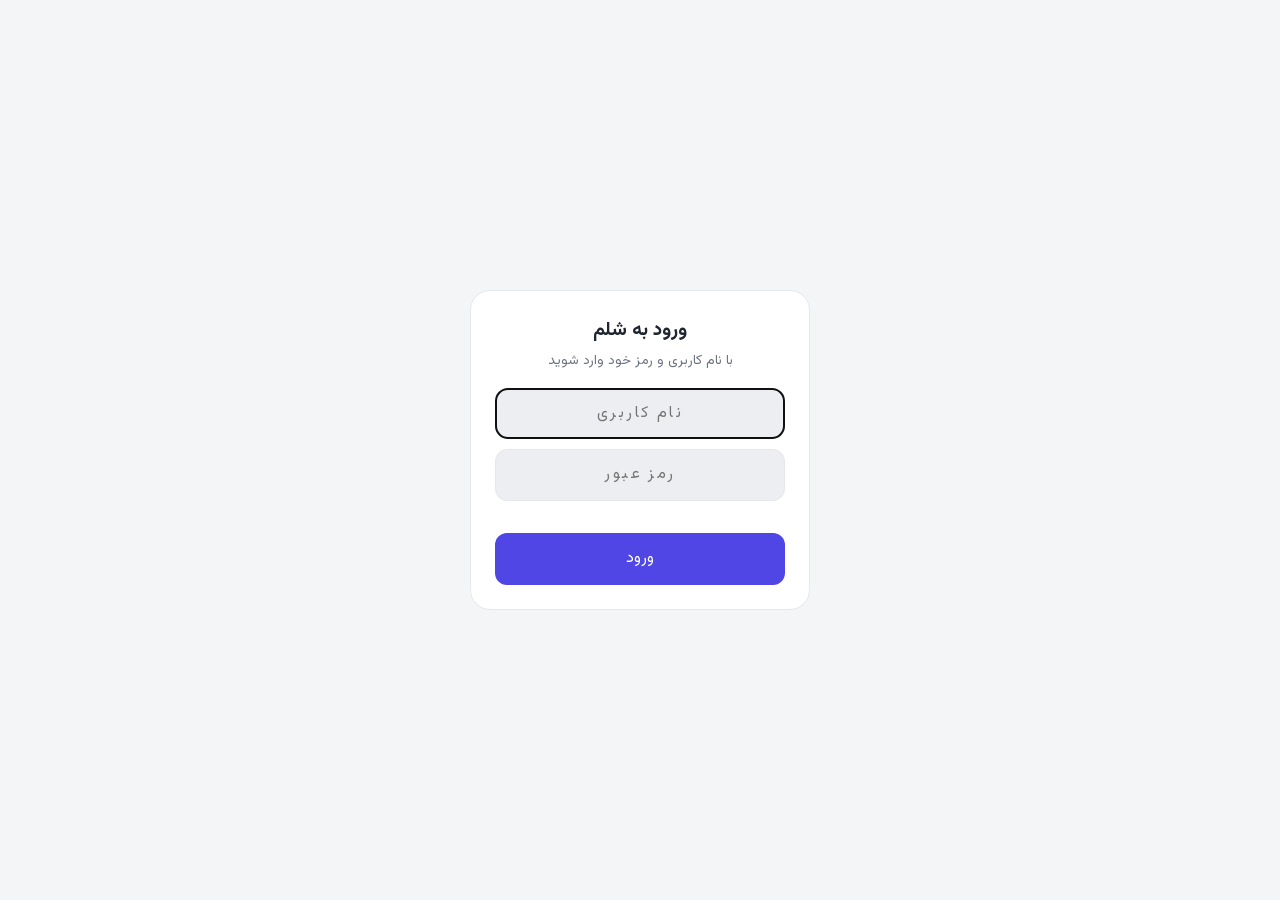
==== app/shelem-offline.html @ ba581a23 "Admin: view all users' games (read-only); network-first service worker" ====
<!DOCTYPE html>
<html lang="fa" dir="rtl"><head><meta http-equiv="Content-Type" content="text/html; charset=UTF-8">
    
    <meta name="theme-color" content="#4f46e5">
    <meta name="viewport" content="width=device-width, initial-scale=1.0">
    <title>ثبت امتیازات شلم</title>
    <script>(function(){var t=localStorage.getItem("shelem-theme")||(matchMedia("(prefers-color-scheme: dark)").matches?"dark":"light");document.documentElement.setAttribute("data-theme",t);})();</script>
    <style>
/* --- General Styles & Variables --- */
:root {
    --primary-color: #6d5edc;
    --primary-gradient: linear-gradient(135deg, #897dec, #6d5edc);
    --secondary-color: #f0f2f5;
    --background-color: #ffffff;
    --text-color: #333;
    --text-color-light: #f8f9fa;
    --border-color: #e9ecef;
    --shadow-color: rgba(0, 0, 0, 0.1);
    --success-color: #28a745;
    --warning-color: #ffc107;
    --danger-color: #dc3545;
    --light-color: #f8f9fa;
    --font-family: 'Vazirmatn', sans-serif;
    --border-radius: 12px;
    --header-height: 120px;
    --footer-height: 70px;
}

* {
    box-sizing: border-box;
    margin: 0;
    padding: 0;
}

html {
    font-size: 16px;
}

body {
    font-family: var(--font-family);
    background-color: var(--secondary-color);
    color: var(--text-color);
    line-height: 1.6;
    direction: rtl;
    text-align: right;
    overscroll-behavior-y: contain;
}

#app-container {
    max-width: 800px;
    margin: 0 auto;
    background-color: var(--background-color);
    min-height: 100vh;
    display: flex;
    flex-direction: column;
    position: relative;
    box-shadow: 0 0 20px var(--shadow-color);
}

main {
    flex-grow: 1;
    padding: 1rem;
    padding-top: calc(var(--header-height) + 1rem);
    padding-bottom: calc(var(--footer-height) + 2rem);
    transition: padding-top 0.3s ease-in-out;
}

/* --- Header --- */
.app-header {
    background: var(--primary-gradient);
    color: var(--text-color-light);
    padding: 1.5rem 1rem;
    text-align: center;
    position: fixed;
    top: 0;
    left: 0;
    right: 0;
    z-index: 100;
    height: var(--header-height);
    display: flex;
    align-items: center;
    justify-content: center;
    border-bottom-left-radius: var(--border-radius);
    border-bottom-right-radius: var(--border-radius);
    max-width: 800px;
    margin: 0 auto;
    transition: all 0.3s ease-in-out;
}

.header-content {
    display: flex;
    flex-direction: column;
    align-items: center;
    transition: all 0.3s ease-in-out;
}

.app-header h1 {
    font-size: 1.8rem;
    font-weight: 700;
    margin: 0;
}

.app-header p {
    font-size: 1rem;
    opacity: 0.9;
    transition: all 0.3s ease-in-out;
}

/* Scrolled state for header */
.app-header.scrolled {
    height: 60px;
    padding: 0.5rem 1rem;
    border-radius: 0;
    border-bottom: 1px solid rgba(0,0,0,0.1);
}
.app-header.scrolled p {
    opacity: 0;
    visibility: hidden;
    height: 0;
    margin: 0;
}
main.header-scrolled {
    padding-top: 76px; /* 60px header + 16px padding */
}


.back-btn {
    position: absolute;
    top: 50%;
    transform: translateY(-50%);
    left: 1rem;
    background: none;
    border: none;
    color: var(--text-color-light);
    cursor: pointer;
    padding: 0.5rem;
}
.back-btn.hidden { display: none; }

/* --- Footer --- */
.footer-nav {
    position: fixed;
    bottom: 0;
    left: 0;
    right: 0;
    max-width: 800px;
    margin: 0 auto;
    height: var(--footer-height);
    background-color: var(--background-color);
    display: flex;
    justify-content: space-around;
    align-items: center;
    box-shadow: 0 -2px 10px var(--shadow-color);
    z-index: 100;
    border-top-left-radius: var(--border-radius);
    border-top-right-radius: var(--border-radius);
}

.nav-btn {
    display: flex;
    flex-direction: column;
    align-items: center;
    justify-content: center;
    background: none;
    border: none;
    color: var(--text-muted);
    font-family: var(--font-family);
    font-size: 0.75rem;
    cursor: pointer;
    flex-grow: 1;
    height: 100%;
    transition: color 0.2s;
}
.nav-btn:hover {
    color: var(--primary-color);
}
.nav-btn svg {
    width: 24px;
    height: 24px;
    margin-bottom: 4px;
}

/* --- Pages --- */
.page {
    display: none;
}
.page.active {
    display: block;
    animation: fadeIn 0.3s ease-in-out;
}
@keyframes fadeIn {
    from { opacity: 0; transform: translateY(10px); }
    to { opacity: 1; transform: translateY(0); }
}

/* --- Buttons --- */
.btn {
    padding: 0.75rem 1.5rem;
    border-radius: var(--border-radius);
    border: none;
    font-family: var(--font-family);
    font-size: 1rem;
    cursor: pointer;
    transition: all 0.2s ease-in-out;
    display: inline-flex;
    align-items: center;
    justify-content: center;
    gap: 0.5rem;
}

.btn-primary {
    background: var(--primary-gradient);
    color: var(--text-color-light);
}
.btn-primary:hover {
    transform: translateY(-2px);
    box-shadow: 0 4px 10px rgba(109, 94, 220, 0.4);
}

.btn-secondary {
    background-color: var(--light-color);
    color: var(--text-color);
    border: 1px solid var(--border-color);
}
.btn-secondary:hover {
    background-color: var(--surface-2);
}

.btn-danger {
    background-color: var(--danger-color);
    color: white;
}

.btn-full {
    width: 100%;
    margin-bottom: 1.5rem;
}

/* --- Placeholder --- */
.placeholder {
    text-align: center;
    padding: 3rem 1rem;
    color: var(--text-muted);
}
.placeholder-icon {
    color: var(--border-color);
    margin-bottom: 1rem;
}
.placeholder p {
    font-size: 1.2rem;
    font-weight: 500;
    margin-bottom: 0.5rem;
}

/* --- Game Card --- */
.game-card {
    background-color: var(--background-color);
    border-radius: var(--border-radius);
    margin-bottom: 1rem;
    box-shadow: 0 4px 12px var(--shadow-color);
    cursor: pointer;
    overflow: hidden;
    transition: transform 0.2s, box-shadow 0.2s;
}
.game-card:hover {
    transform: translateY(-5px);
    box-shadow: 0 8px 16px rgba(0, 0, 0, 0.15);
}

.card-header {
    background: var(--primary-gradient);
    color: var(--text-color-light);
    padding: 0.75rem 1rem;
    display: flex;
    justify-content: space-between;
    align-items: center;
}
.game-card.finished .card-header {
    background: linear-gradient(135deg, #a8b0b8, #89929a);
}

.game-title {
    font-weight: 700;
    font-size: 1.1rem;
}

.game-status {
    background-color: var(--success-color);
    color: white;
    padding: 0.2rem 0.6rem;
    border-radius: 20px;
    font-size: 0.8rem;
    font-weight: 500;
}

.delete-game-btn {
    background: none;
    border: none;
    color: var(--text-color-light);
    cursor: pointer;
    opacity: 0.8;
    transition: opacity 0.2s;
}
.delete-game-btn:hover {
    opacity: 1;
}

.card-body {
    padding: 1rem;
}

.card-meta {
    display: flex;
    justify-content: space-between;
    align-items: center;
    font-size: 0.85rem;
    color: var(--text-muted);
    margin-bottom: 1rem;
}
.meta-item {
    display: flex;
    align-items: center;
    gap: 0.3rem;
}

.team-score-card {
    background-color: var(--light-color);
    border-radius: var(--border-radius);
    padding: 1rem;
    margin-bottom: 0.75rem;
}
.team-info {
    display: flex;
    justify-content: space-between;
    align-items: center;
    margin-bottom: 0.25rem;
}
.team-names {
    font-weight: 500;
}
.team-score {
    font-size: 1.8rem;
    font-weight: 700;
    color: var(--primary-color);
}
.team-score.negative {
    color: var(--danger-color);
}
.score-progress {
    width: 100%;
    height: 6px;
    background-color: var(--surface-2);
    border-radius: 3px;
    margin-top: 0.5rem;
    overflow: hidden;
}
.progress-bar {
    height: 100%;
    background: var(--primary-gradient);
    border-radius: 3px;
    transition: width 0.5s ease-in-out;
}

.card-footer {
    padding: 0.75rem 1rem;
    border-top: 1px solid var(--border-color);
    display: flex;
    justify-content: space-between;
    font-size: 0.85rem;
    color: var(--text-muted);
}

/* --- Game Page --- */
#game-page {
    padding-bottom: 1rem;
}
.game-header-info {
    background-color: var(--light-color);
    padding: 1rem;
    border-radius: var(--border-radius);
    margin-bottom: 1rem;
}
.game-header-info .meta-item {
    margin-bottom: 0.5rem;
}
.details-toggle {
    color: var(--primary-color);
    cursor: pointer;
    font-size: 0.9rem;
    font-weight: 500;
}
.extra-details {
    margin-top: 1rem;
    padding-top: 1rem;
    border-top: 1px solid var(--border-color);
}
.extra-details.hidden {
    display: none;
}
.game-description {
    font-style: italic;
    color: var(--text-muted);
}

.current-hand-box {
    padding: 1.5rem;
    border-radius: var(--border-radius);
    margin-bottom: 1rem;
    text-align: center;
    background: linear-gradient(135deg, #fff3cd, #ffeeba);
    color: #856404;
    border: 1px solid #ffeeba;
}
.current-hand-box h3 {
    margin-bottom: 0.5rem;
    font-size: 1rem;
    font-weight: normal;
}
.current-hand-box p {
    margin-bottom: 1.5rem;
    line-height: 1.8;
    font-size: 1.2rem;
    font-weight: 500;
}
.current-hand-box .btn-group {
    display: flex;
    gap: 1rem;
    justify-content: center;
}
.score-positive {
    color: var(--success-color);
    font-weight: bold;
}
.score-negative {
    color: var(--danger-color);
    font-weight: bold;
}

.game-scores-display {
    display: grid;
    grid-template-columns: 1fr;
    gap: 0.75rem;
    margin-bottom: 1rem;
}
@media (min-width: 600px) {
    .game-scores-display {
        grid-template-columns: 1fr 1fr;
        gap: 1rem;
    }
}


#history-btn {
    background: linear-gradient(135deg, #ff8a8a, #ff5252);
    color: white;
    width: 100%;
    margin-bottom: 1rem;
}

.chart-wrapper {
    border: 1px solid var(--border-color);
    padding: 1rem;
    border-radius: var(--border-radius);
    background-color: var(--surface);
    height: 300px;
}

.stats-section h3 {
    margin-top: 2rem;
    margin-bottom: 1rem;
    border-bottom: 2px solid var(--primary-color);
    padding-bottom: 0.5rem;
}
.stats-section h4 {
    margin-top: 1.5rem;
    margin-bottom: 0.5rem;
    display: flex;
    align-items: center;
    flex-wrap: wrap;
    gap: 0.5rem;
}
.stat-card {
    background-color: var(--light-color);
    padding: 1rem;
    border-radius: var(--border-radius);
    margin-bottom: 0.75rem;
}

.stat-card p {
    font-size: 0.9rem;
    color: var(--text-muted);
    line-height: 1.8;
}
.stat-card .success { color: var(--success-color); font-weight: bold; }
.stat-card .fail { color: var(--danger-color); font-weight: bold; }
.stat-card .special-event { font-weight: bold; }

.stats-grid {
    display: grid;
    grid-template-columns: 1fr;
    gap: 1rem;
    margin-bottom: 2rem;
}

@media (min-width: 768px) {
    .stats-grid {
        grid-template-columns: 1fr 1fr;
    }
    .stats-grid .full-width-chart {
        grid-column: 1 / -1;
    }
}

.individual-stats-grid {
    display: grid;
    grid-template-columns: 1fr;
    gap: 1rem;
    margin-top: 1rem;
}

@media (min-width: 768px) {
    .individual-stats-grid {
        grid-template-columns: 1fr 1fr;
    }
}


/* --- History Page --- */
#history-page h2 {
    text-align: center;
    margin-bottom: 1.5rem;
}
.hand-card {
    background-color: var(--surface);
    padding: 1rem;
    border-radius: var(--border-radius);
    margin-bottom: 1rem;
    box-shadow: 0 2px 8px var(--shadow-color);
    border: 2px solid transparent;
}
.hand-card.hakem-success { border-color: var(--success-color); }
.hand-card.hakem-failed { border-color: var(--danger-color); }
.hand-card.shelem { background-color: var(--success-soft); }
.hand-card.yasa { background-color: var(--danger-soft); }

.hand-card-header {
    font-weight: bold;
    margin-bottom: 0.75rem;
    color: var(--text-muted);
}
.hand-card-header span {
    font-weight: 300;
}
.hand-card-body {
    display: flex;
    flex-wrap: wrap;
    gap: 1rem;
    font-size: 1.1rem;
    align-items: center;
    margin-bottom: 1rem;
}
.hand-card-footer {
    display: flex;
    gap: 0.5rem;
    align-items: center;
    justify-content: space-between;
}
.score-box {
    padding: 0.5rem 0.75rem;
    border-radius: 8px;
    font-weight: bold;
    color: white;
    font-size: 1rem;
    flex-grow: 1;
    text-align: center;
}
.score-box-hakem.success { background-color: var(--success-color); }
.score-box-hakem.fail { background-color: var(--danger-color); }
.score-box-opponent { background-color: #4a90e2; }

.hand-card .edit-btn {
    background-color: var(--primary-color);
    color: white;
    padding: 0.5rem 1rem;
    font-size: 0.9rem;
}

/* --- Modal Styles --- */
.modal-wrapper {
    position: fixed;
    top: 0;
    left: 0;
    width: 100%;
    height: 100%;
    display: flex;
    align-items: flex-end; /* Align to bottom for mobile */
    justify-content: center;
    z-index: 1000;
}
.modal-wrapper.hidden {
    display: none;
}
.modal-overlay {
    position: absolute;
    top: 0;
    left: 0;
    width: 100%;
    height: 100%;
    background-color: rgba(0, 0, 0, 0.5);
    animation: fadeIn 0.3s;
}
.modal-content {
    background-color: var(--background-color);
    width: 100%;
    max-width: 800px;
    max-height: 90vh;
    overflow-y: auto;
    border-top-left-radius: 20px;
    border-top-right-radius: 20px;
    padding: 1.5rem;
    position: relative;
    animation: slideUp 0.3s ease-out;
}
@media (min-width: 600px) {
    .modal-wrapper {
        align-items: center; /* Center for desktop */
    }
    .modal-content {
        width: 90%;
        max-width: 500px;
        border-radius: var(--border-radius);
        animation: zoomIn 0.3s ease-out;
    }
}
@keyframes slideUp {
    from { transform: translateY(100%); }
    to { transform: translateY(0); }
}
@keyframes zoomIn {
    from { transform: scale(0.8); opacity: 0; }
    to { transform: scale(1); opacity: 1; }
}

.modal-header {
    display: flex;
    justify-content: space-between;
    align-items: center;
    margin-bottom: 1.5rem;
    padding-bottom: 0.5rem;
    border-bottom: 1px solid var(--border-color);
}
.modal-header h2 {
    font-size: 1.3rem;
    margin: 0;
}
.modal-close-btn, .modal-back-btn {
    background: none;
    border: none;
    cursor: pointer;
    font-size: 1.5rem;
    color: var(--text-muted);
}

.form-group {
    margin-bottom: 1.5rem;
}
.form-group label {
    display: block;
    margin-bottom: 0.5rem;
    font-weight: 500;
}
.form-control {
    width: 100%;
    padding: 0.75rem;
    border: 1px solid var(--border-color);
    border-radius: var(--border-radius);
    font-family: var(--font-family);
    font-size: 1rem;
}
.form-control:focus {
    outline: none;
    border-color: var(--primary-color);
    box-shadow: 0 0 0 2px rgba(109, 94, 220, 0.2);
}
/* Hide number input spinners */
input[type=number]::-webkit-inner-spin-button, 
input[type=number]::-webkit-outer-spin-button { 
  -webkit-appearance: none; 
  margin: 0; 
}
input[type=number] {
  -moz-appearance: textfield;
}


.button-grid {
    display: grid;
    grid-template-columns: repeat(auto-fill, minmax(80px, 1fr));
    gap: 0.75rem;
}
.button-grid.full-width-4 {
    grid-template-columns: repeat(4, 1fr);
}
.button-grid.full-width-3 {
    grid-template-columns: repeat(3, 1fr);
}
.button-grid.commitment-grid {
    grid-template-columns: repeat(4, 1fr);
}
.commitment-grid .grid-btn.span-2 {
    grid-column: span 2;
}


.grid-btn {
    padding: 0.75rem;
    border: 1px solid var(--border-color);
    border-radius: var(--border-radius);
    background-color: var(--surface);
    cursor: pointer;
    transition: all 0.2s;
    font-family: var(--font-family);
}
.grid-btn:hover {
    background-color: var(--light-color);
    border-color: var(--primary-color);
}
.grid-btn.selected {
    background-color: var(--primary-color);
    color: white;
    border-color: var(--primary-color);
}

.player-setup-grid {
    display: grid;
    grid-template: "top top top" 40px
                   "left mid right" 60px
                   "bottom bottom bottom" 40px / 1fr auto 1fr;
    align-items: center;
    justify-items: center;
    gap: 1rem;
    margin: 2rem auto;
    width: 100%;
    max-width: 300px;
}
.player-btn {
    width: 100px;
    height: 40px;
    border: 2px dashed var(--border-color);
    border-radius: var(--border-radius);
    display: flex;
    align-items: center;
    justify-content: center;
    cursor: pointer;
    background-color: var(--light-color);
    font-weight: 500;
    font-family: var(--font-family);
    text-align: center;
    padding: 0 0.5rem;
    overflow: hidden;
    text-overflow: ellipsis;
    white-space: nowrap;
}
.player-btn.filled {
    border-style: solid;
    border-color: var(--primary-color);
    background-color: var(--primary-soft);
}
.player-btn[data-player="p1"] { grid-area: top; }
.player-btn[data-player="p2"] { grid-area: right; }
.player-btn[data-player="p3"] { grid-area: bottom; }
.player-btn[data-player="p4"] { grid-area: left; }

.table-center {
    grid-area: mid;
    width: 60px;
    height: 60px;
    border-radius: 50%;
    background-color: var(--primary-color);
    display: flex;
    align-items: center;
    justify-content: center;
    color: white;
}

.recent-players-list {
    display: grid;
    grid-template-columns: repeat(5, 1fr);
    gap: 0.5rem;
    margin-top: 1rem;
}
#confirm-player-name {
    margin-top: 1.5rem;
}

.error-message {
    color: var(--danger-color);
    font-size: 0.9rem;
    margin-top: 0.5rem;
    text-align: center;
}

.suit-selection .grid-btn {
    font-size: 2rem;
    height: 60px;
    display: flex;
    align-items: center;
    justify-content: center;
}

/* --- Rules Page --- */
.rules-content {
    padding: 1rem;
    background: var(--surface);
    border-radius: var(--border-radius);
}
.rules-content h2, .rules-content h3, .rules-content h4 {
    margin-top: 1.5rem;
    margin-bottom: 0.75rem;
    color: var(--primary-color);
}
.rules-content p, .rules-content li {
    margin-bottom: 0.75rem;
    color: var(--text-muted);
}
.rules-content ul {
    padding-right: 20px;
}

/* --- Winner Modal --- */
.winner-modal-content {
    text-align: center;
}
.winner-modal-content h2 {
    color: var(--success-color);
    font-size: 2rem;
}
.winner-modal-content p {
    font-size: 1.2rem;
    margin: 1rem 0;
}
.winner-modal-content .team-names {
    font-weight: bold;
    font-size: 1.5rem;
    color: var(--primary-color);
}

/* --- Confirmation Summary --- */
.confirmation-summary {
    background-color: var(--light-color);
    border-radius: var(--border-radius);
    padding: 1.5rem;
}
.summary-item {
    display: grid;
    grid-template-columns: 100px 1fr;
    gap: 1rem;
    padding: 0.75rem 0;
    border-bottom: 1px solid var(--border-color);
}
.summary-item:last-child {
    border-bottom: none;
}
.summary-item.full-width {
    grid-template-columns: 1fr;
    text-align: center;
}
.summary-item.full-width strong {
    font-size: 1.2rem;
    margin-bottom: 0.5rem;
}
.summary-item strong {
    color: var(--primary-color);
    font-weight: 500;
}
.summary-item span {
    font-weight: bold;
}
.summary-buttons {
    display: flex;
    gap: 1rem;
    margin-top: 1.5rem;
}

/* --- Import Modals --- */
.import-options .btn {
    flex-direction: column;
    height: auto;
    padding: 1rem;
    text-align: right;
    align-items: flex-start;
}
.import-options .btn strong {
    font-size: 1rem;
    margin-bottom: 0.5rem;
}
.import-options .btn span {
    font-size: 0.85rem;
    white-space: normal;
    line-height: 1.5;
}


/* --- Utility Classes --- */
.score-value {
    direction: ltr;
    display: inline-block;
}

.app-credit-footer {
    text-align: center;
    margin-top: 2rem;
    font-size: 0.8rem;
    color: var(--text-muted);
}

.points-to-target {
    font-size: 0.8rem;
    color: var(--text-muted);
    text-align: left;
}

.team-names-badges {
    display: flex;
    flex-direction: column;
    gap: 0.5rem;
}

.badges-container {
    display: flex;
    flex-wrap: wrap;
    gap: 0.3rem;
}

.badge-chip {
    font-size: 0.75rem;
    padding: 0.2rem 0.6rem;
    border-radius: 12px;
    cursor: pointer;
    color: white;
    background-color: #6f42c1;
    font-weight: 500;
}

.badge-chip.badge-team { background-color: #007bff; }
.badge-chip.badge-hakem { background-color: #6f42c1; }
.badge-chip.badge-dealer { background-color: #fd7e14; }

#badge-changes-modal ul {
    list-style-type: none;
    padding: 0;
}

#badge-changes-modal li {
    padding: 0.5rem;
    border-bottom: 1px solid var(--border-color);
}
#badge-changes-modal li:last-child {
    border-bottom: none;
}

.badge-changes-history {
    margin-top: 1rem;
    padding-top: 1rem;
    border-top: 1px dashed var(--border-color);
    font-size: 0.9rem;
}
.badge-changes-history ul {
    padding-right: 1.2rem;
    margin-top: 0.5rem;
    color: var(--text-muted);
}

</style>
    <style>
/* Theme + minimal UI layer. Loaded after style.css and overrides it. */
:root {
    --primary-color: #4f46e5;
    --primary-gradient: linear-gradient(135deg, #4f46e5, #4f46e5);
    --primary-soft: #eef0ff;
    --secondary-color: #f4f5f7;      /* page bg */
    --background-color: #f4f5f7;     /* app container bg */
    --surface: #ffffff;
    --surface-2: #eceef2;
    --text-color: #1f2430;
    --text-muted: #6b7280;
    --border-color: #e5e7eb;
    --shadow-color: rgba(16, 24, 40, 0.06);
    --success-color: #16a34a;
    --danger-color: #dc2626;
    --success-soft: #e8f7ee;
    --danger-soft: #fdeceb;
    --team1-color: #4f46e5;
    --team2-color: #0ea5a4;
    --chart-grid: rgba(0, 0, 0, 0.07);
    --header-height: 56px;
    --border-radius: 14px;
    color-scheme: light;
}

:root[data-theme="dark"] {
    --primary-color: #8b8cf8;
    --primary-gradient: linear-gradient(135deg, #6366f1, #6366f1);
    --primary-soft: #26274a;
    --secondary-color: #0d0f14;
    --background-color: #0d0f14;
    --surface: #171a22;
    --surface-2: #232734;
    --text-color: #e6e8ee;
    --text-color-light: #ffffff;
    --text-muted: #98a0b3;
    --border-color: #262b38;
    --shadow-color: rgba(0, 0, 0, 0.4);
    --success-color: #4ade80;
    --danger-color: #f87171;
    --success-soft: #11291b;
    --danger-soft: #2f1717;
    --team1-color: #8b8cf8;
    --team2-color: #2dd4bf;
    --chart-grid: rgba(255, 255, 255, 0.08);
    color-scheme: dark;
}

body, #app-container { transition: background-color .2s, color .2s; }
#app-container { box-shadow: none; }

/* --- Compact flat header --- */
.app-header {
    height: var(--header-height) !important;
    padding: 0 1rem !important;
    border-radius: 0 !important;
    background: var(--surface) !important;
    color: var(--text-color) !important;
    border-bottom: 1px solid var(--border-color) !important;
    box-shadow: none !important;
    max-width: 800px;
    margin: 0 auto;
}
.app-header .header-content { display: flex; align-items: baseline; gap: .6rem; }
.app-header h1 { font-size: 1.25rem !important; }
.app-header p { display: none !important; }
main, main.header-scrolled { padding-top: calc(var(--header-height) + 1rem) !important; }
.back-btn { color: var(--text-color) !important; }
#theme-toggle {
    position: absolute; left: .75rem; top: 50%; transform: translateY(-50%);
    background: transparent; border: 0; color: var(--text-color); cursor: pointer;
    width: 40px; height: 40px; border-radius: 50%; display: grid; place-items: center;
}
#theme-toggle:hover { background: var(--surface-2); }
#theme-toggle .icon-sun { display: none; }
:root[data-theme="dark"] #theme-toggle .icon-sun { display: block; }
:root[data-theme="dark"] #theme-toggle .icon-moon { display: none; }

/* --- Cards & surfaces --- */
.game-card, .team-score-card, .stat-card, .hand-card, .chart-wrapper, .modal-content, .rules-content {
    background: var(--surface) !important;
    border: 1px solid var(--border-color) !important;
    box-shadow: none !important;
    color: var(--text-color);
}
.card-header, .game-card.finished .card-header {
    background: var(--surface-2) !important;
    color: var(--text-color) !important;
}
.footer-nav { background: var(--surface) !important; border-top: 1px solid var(--border-color); box-shadow: none !important; }
.nav-btn { color: var(--text-muted); }
.form-control, input, textarea, select {
    background: var(--surface-2); color: var(--text-color); border: 1px solid var(--border-color);
}
.btn-primary { background: var(--primary-color) !important; color: #fff !important; box-shadow: none !important; }
:root[data-theme="dark"] .btn-primary { color: #0d0f14 !important; }
.btn { box-shadow: none; }
.btn:not(.btn-primary) { background: var(--surface-2); color: var(--text-color); border: 1px solid var(--border-color); }
.grid-btn, .player-btn {
    background: var(--surface-2); color: var(--text-color); border: 1px solid var(--border-color);
}
.grid-btn.selected, .player-btn.filled { background: var(--primary-soft); border-color: var(--primary-color); color: var(--primary-color); }
.grid-btn:active { transform: scale(.97); }
.progress-bar { background: var(--primary-color) !important; }
.score-progress { background: var(--surface-2) !important; }
.score-value.negative, .negative { color: var(--danger-color) !important; }
.current-hand-box {
    background: var(--primary-soft) !important; color: var(--text-color) !important;
    border: 1px solid var(--primary-color) !important;
}
.hand-card.hakem-success { border-right: 4px solid var(--success-color) !important; }
.hand-card.hakem-failed { border-right: 4px solid var(--danger-color) !important; }
.hand-card.shelem { background: var(--success-soft) !important; }
.hand-card.yasa { background: var(--danger-soft) !important; }
.modal-content { border-radius: 20px; }
.app-credit-footer { color: var(--text-muted); font-size: .75rem; }

/* --- Charts: responsive heights --- */
.chart-wrapper { padding: .75rem !important; height: 260px !important; position: relative; }
.chart-wrapper.full-width-chart { height: 300px !important; }
.chart-wrapper.tall { height: 340px !important; }
.chart-wrapper canvas { max-width: 100%; }
@media (max-width: 480px) {
    .chart-wrapper { height: 230px !important; padding: .5rem !important; }
    .chart-wrapper.full-width-chart { height: 260px !important; }
    main { padding-left: .75rem !important; padding-right: .75rem !important; }
}
.stats-grid > *, .individual-stats-grid > * { min-width: 0; }

/* --- Optional suit chips in score modal --- */
.suit-chips { display: flex; gap: .5rem; justify-content: center; margin: .5rem 0 1rem; }
.suit-chip {
    width: 52px; height: 44px; border-radius: 12px; font-size: 1.4rem; cursor: pointer;
    background: var(--surface-2); border: 1px solid var(--border-color); color: var(--text-color);
}
.suit-chip.selected { background: var(--primary-soft); border-color: var(--primary-color); }
.suit-chip[data-suit="hearts"], .suit-chip[data-suit="diamonds"] { color: #ef4444; }
.modal-sub { color: var(--text-muted); font-size: .9rem; text-align: center; margin-bottom: .25rem; }
.fail-threshold { color: var(--danger-color); font-size: .85rem; text-align: center; margin-bottom: .75rem; }

/* --- Rules table, credit, lock --- */
.rules-table { width: 100%; border-collapse: collapse; font-size: .9rem; margin: .5rem 0 1.5rem; }
.rules-table th, .rules-table td { padding: .6rem .7rem; border-bottom: 1px solid var(--border-color); text-align: right; vertical-align: top; }
.rules-table th { width: 32%; color: var(--text-muted); font-weight: 600; }
.rules-table tr.r-ok th { color: var(--success-color); }
.rules-table tr.r-bad th { color: var(--danger-color); }
.app-credit-footer a { color: var(--primary-color); text-decoration: none; font-weight: 600; }
.app-credit-footer span { opacity: .8; }
.app-credit-footer { text-align: center; margin: 1.5rem 0 5rem; line-height: 1.9; }
#user-btn {
    position: absolute; left: 3.25rem; top: 50%; transform: translateY(-50%);
    background: transparent; border: 0; color: var(--text-color); cursor: pointer;
    width: 40px; height: 40px; border-radius: 50%; display: grid; place-items: center;
}
#user-btn:hover { background: var(--surface-2); }
#user-btn.on { color: var(--success-color); }
.lock-overlay {
    position: fixed; inset: 0; z-index: 10000; background: var(--background-color); color: var(--text-color);
    display: grid; place-items: center; padding: 1.5rem; font-family: var(--font-family); direction: rtl;
}
.lock-box { width: 100%; max-width: 340px; background: var(--surface); border: 1px solid var(--border-color); border-radius: 20px; padding: 1.5rem; text-align: center; }
.lock-box h2 { font-size: 1.2rem; margin-bottom: .25rem; }
.lock-box p { color: var(--text-muted); font-size: .85rem; margin-bottom: 1rem; }
.lock-box input { width: 100%; padding: .75rem; border-radius: 12px; margin-bottom: .6rem; font: inherit; text-align: center; letter-spacing: .15em; }
.lock-box button { width: 100%; padding: .75rem; border-radius: 12px; border: 1px solid var(--border-color); font: inherit; cursor: pointer; margin-top: .4rem; background: var(--surface-2); color: var(--text-color); }
.lock-box button.primary { background: var(--primary-color); color: #fff; border-color: transparent; }
.lock-box button.danger { color: var(--danger-color); background: transparent; font-size: .8rem; }
.lock-err { color: var(--danger-color); font-size: .85rem; min-height: 1.2em; }
.offline-dl { text-align: center; margin: -3.5rem 0 5rem; font-size: .85rem; }
.offline-dl a { color: var(--primary-color); }

/* --- Vazirmatn everywhere (form controls don't inherit by default) --- */
html, body, button, input, textarea, select, .lock-box, .modal-content { font-family: 'Vazirmatn', system-ui, sans-serif !important; }

/* --- Back button: visible, on the start side (right in RTL), arrow flipped --- */
.back-btn {
    left: auto !important; right: .5rem !important;
    color: var(--text-color) !important;
    transform: translateY(-50%) scaleX(-1) !important;
    width: 44px; height: 44px; display: grid; place-items: center; border-radius: 50%; z-index: 2;
}
.back-btn:hover { background: var(--surface-2); }
.back-btn.hidden { display: none !important; }
.app-header .header-content { padding: 0 3rem; }

/* --- Sync status dot on the user button --- */
#user-btn { position: absolute; }
#user-btn::after { content: ''; position: absolute; bottom: 7px; right: 7px; width: 9px; height: 9px; border-radius: 50%; background: var(--text-muted); border: 2px solid var(--surface); }
#user-btn[data-sync="ok"]::after { background: var(--success-color); }
#user-btn[data-sync="syncing"]::after, #user-btn[data-sync="pending"]::after { background: #f59e0b; }
#user-btn[data-sync="error"]::after { background: var(--danger-color); }
#user-btn[data-sync="offline"]::after { background: var(--text-muted); }
#user-btn[data-sync="local"]::after { display: none; }
.lock-note { margin: .5rem .75rem .75rem; padding: .45rem .7rem; font-size: .8rem; border-radius: 10px; background: var(--primary-soft); color: var(--text-color); }

/* --- Admin read-only view --- */
.readonly-view #start-new-hand-btn, .readonly-view #register-score-btn, .readonly-view #edit-hand-btn,
.readonly-view .edit-btn, .readonly-view #export-game-btn { display: none !important; }
.ro-banner { text-align: center; padding: .5rem; margin-bottom: .75rem; border-radius: 10px; background: var(--primary-soft); color: var(--primary-color); font-size: .85rem; font-weight: 600; }
.admin-games { max-height: 65vh; overflow-y: auto; text-align: right; }
.admin-games h4 { margin: .9rem 0 .4rem; color: var(--primary-color); }
.admin-game-btn { display: flex !important; flex-direction: column; align-items: flex-start; gap: .15rem; width: 100%; margin-bottom: .4rem; text-align: right; }
.admin-game-btn small { color: var(--text-muted); font-weight: 400; }

</style>
    <style>
/* arabic */
@font-face {
  font-family: 'Vazirmatn';
  font-style: normal;
  font-weight: 300;
  font-display: swap;
  src: url([data-uri]) format('woff2');
  unicode-range: U+0600-06FF, U+0750-077F, U+0870-0891, U+0897-08E1, U+08E3-08FF, U+200C-200E, U+2010-2011, U+204F, U+2E41, U+FB50-FDFF, U+FE70-FE74, U+FE76-FEFC, U+102E0-102FB, U+10E60-10E7E, U+10EC2-10EC7, U+10EC9-10EEE, U+10EF0-10EFF, U+1EE00-1EE03, U+1EE05-1EE1F, U+1EE21-1EE22, U+1EE24, U+1EE27, U+1EE29-1EE32, U+1EE34-1EE37, U+1EE39, U+1EE3B, U+1EE42, U+1EE47, U+1EE49, U+1EE4B, U+1EE4D-1EE4F, U+1EE51-1EE52, U+1EE54, U+1EE57, U+1EE59, U+1EE5B, U+1EE5D, U+1EE5F, U+1EE61-1EE62, U+1EE64, U+1EE67-1EE6A, U+1EE6C-1EE72, U+1EE74-1EE77, U+1EE79-1EE7C, U+1EE7E, U+1EE80-1EE89, U+1EE8B-1EE9B, U+1EEA1-1EEA3, U+1EEA5-1EEA9, U+1EEAB-1EEBB, U+1EEF0-1EEF1;
}
/* latin-ext */
@font-face {
  font-family: 'Vazirmatn';
  font-style: normal;
  font-weight: 300;
  font-display: swap;
  src: url([data-uri]) format('woff2');
  unicode-range: U+0100-02BA, U+02BD-02C5, U+02C7-02CC, U+02CE-02D7, U+02DD-02FF, U+0304, U+0308, U+0329, U+1D00-1DBF, U+1E00-1E9F, U+1EF2-1EFF, U+2020, U+20A0-20AB, U+20AD-20C4, U+2113, U+2C60-2C7F, U+A720-A7FF;
}
/* latin */
@font-face {
  font-family: 'Vazirmatn';
  font-style: normal;
  font-weight: 300;
  font-display: swap;
  src: url([data-uri]) format('woff2');
  unicode-range: U+0000-00FF, U+0131, U+0152-0153, U+02BB-02BC, U+02C6, U+02DA, U+02DC, U+0304, U+0308, U+0329, U+2000-206F, U+20AC, U+2122, U+2191, U+2193, U+2212, U+2215, U+FEFF, U+FFFD;
}
/* arabic */
@font-face {
  font-family: 'Vazirmatn';
  font-style: normal;
  font-weight: 400;
  font-display: swap;
  src: url([data-uri]) format('woff2');
  unicode-range: U+0600-06FF, U+0750-077F, U+0870-0891, U+0897-08E1, U+08E3-08FF, U+200C-200E, U+2010-2011, U+204F, U+2E41, U+FB50-FDFF, U+FE70-FE74, U+FE76-FEFC, U+102E0-102FB, U+10E60-10E7E, U+10EC2-10EC7, U+10EC9-10EEE, U+10EF0-10EFF, U+1EE00-1EE03, U+1EE05-1EE1F, U+1EE21-1EE22, U+1EE24, U+1EE27, U+1EE29-1EE32, U+1EE34-1EE37, U+1EE39, U+1EE3B, U+1EE42, U+1EE47, U+1EE49, U+1EE4B, U+1EE4D-1EE4F, U+1EE51-1EE52, U+1EE54, U+1EE57, U+1EE59, U+1EE5B, U+1EE5D, U+1EE5F, U+1EE61-1EE62, U+1EE64, U+1EE67-1EE6A, U+1EE6C-1EE72, U+1EE74-1EE77, U+1EE79-1EE7C, U+1EE7E, U+1EE80-1EE89, U+1EE8B-1EE9B, U+1EEA1-1EEA3, U+1EEA5-1EEA9, U+1EEAB-1EEBB, U+1EEF0-1EEF1;
}
/* latin-ext */
@font-face {
  font-family: 'Vazirmatn';
  font-style: normal;
  font-weight: 400;
  font-display: swap;
  src: url([data-uri]) format('woff2');
  unicode-range: U+0100-02BA, U+02BD-02C5, U+02C7-02CC, U+02CE-02D7, U+02DD-02FF, U+0304, U+0308, U+0329, U+1D00-1DBF, U+1E00-1E9F, U+1EF2-1EFF, U+2020, U+20A0-20AB, U+20AD-20C4, U+2113, U+2C60-2C7F, U+A720-A7FF;
}
/* latin */
@font-face {
  font-family: 'Vazirmatn';
  font-style: normal;
  font-weight: 400;
  font-display: swap;
  src: url([data-uri]) format('woff2');
  unicode-range: U+0000-00FF, U+0131, U+0152-0153, U+02BB-02BC, U+02C6, U+02DA, U+02DC, U+0304, U+0308, U+0329, U+2000-206F, U+20AC, U+2122, U+2191, U+2193, U+2212, U+2215, U+FEFF, U+FFFD;
}
/* arabic */
@font-face {
  font-family: 'Vazirmatn';
  font-style: normal;
  font-weight: 500;
  font-display: swap;
  src: url([data-uri]) format('woff2');
  unicode-range: U+0600-06FF, U+0750-077F, U+0870-0891, U+0897-08E1, U+08E3-08FF, U+200C-200E, U+2010-2011, U+204F, U+2E41, U+FB50-FDFF, U+FE70-FE74, U+FE76-FEFC, U+102E0-102FB, U+10E60-10E7E, U+10EC2-10EC7, U+10EC9-10EEE, U+10EF0-10EFF, U+1EE00-1EE03, U+1EE05-1EE1F, U+1EE21-1EE22, U+1EE24, U+1EE27, U+1EE29-1EE32, U+1EE34-1EE37, U+1EE39, U+1EE3B, U+1EE42, U+1EE47, U+1EE49, U+1EE4B, U+1EE4D-1EE4F, U+1EE51-1EE52, U+1EE54, U+1EE57, U+1EE59, U+1EE5B, U+1EE5D, U+1EE5F, U+1EE61-1EE62, U+1EE64, U+1EE67-1EE6A, U+1EE6C-1EE72, U+1EE74-1EE77, U+1EE79-1EE7C, U+1EE7E, U+1EE80-1EE89, U+1EE8B-1EE9B, U+1EEA1-1EEA3, U+1EEA5-1EEA9, U+1EEAB-1EEBB, U+1EEF0-1EEF1;
}
/* latin-ext */
@font-face {
  font-family: 'Vazirmatn';
  font-style: normal;
  font-weight: 500;
  font-display: swap;
  src: url([data-uri]) format('woff2');
  unicode-range: U+0100-02BA, U+02BD-02C5, U+02C7-02CC, U+02CE-02D7, U+02DD-02FF, U+0304, U+0308, U+0329, U+1D00-1DBF, U+1E00-1E9F, U+1EF2-1EFF, U+2020, U+20A0-20AB, U+20AD-20C4, U+2113, U+2C60-2C7F, U+A720-A7FF;
}
/* latin */
@font-face {
  font-family: 'Vazirmatn';
  font-style: normal;
  font-weight: 500;
  font-display: swap;
  src: url([data-uri]) format('woff2');
  unicode-range: U+0000-00FF, U+0131, U+0152-0153, U+02BB-02BC, U+02C6, U+02DA, U+02DC, U+0304, U+0308, U+0329, U+2000-206F, U+20AC, U+2122, U+2191, U+2193, U+2212, U+2215, U+FEFF, U+FFFD;
}
/* arabic */
@font-face {
  font-family: 'Vazirmatn';
  font-style: normal;
  font-weight: 700;
  font-display: swap;
  src: url([data-uri]) format('woff2');
  unicode-range: U+0600-06FF, U+0750-077F, U+0870-0891, U+0897-08E1, U+08E3-08FF, U+200C-200E, U+2010-2011, U+204F, U+2E41, U+FB50-FDFF, U+FE70-FE74, U+FE76-FEFC, U+102E0-102FB, U+10E60-10E7E, U+10EC2-10EC7, U+10EC9-10EEE, U+10EF0-10EFF, U+1EE00-1EE03, U+1EE05-1EE1F, U+1EE21-1EE22, U+1EE24, U+1EE27, U+1EE29-1EE32, U+1EE34-1EE37, U+1EE39, U+1EE3B, U+1EE42, U+1EE47, U+1EE49, U+1EE4B, U+1EE4D-1EE4F, U+1EE51-1EE52, U+1EE54, U+1EE57, U+1EE59, U+1EE5B, U+1EE5D, U+1EE5F, U+1EE61-1EE62, U+1EE64, U+1EE67-1EE6A, U+1EE6C-1EE72, U+1EE74-1EE77, U+1EE79-1EE7C, U+1EE7E, U+1EE80-1EE89, U+1EE8B-1EE9B, U+1EEA1-1EEA3, U+1EEA5-1EEA9, U+1EEAB-1EEBB, U+1EEF0-1EEF1;
}
/* latin-ext */
@font-face {
  font-family: 'Vazirmatn';
  font-style: normal;
  font-weight: 700;
  font-display: swap;
  src: url([data-uri]) format('woff2');
  unicode-range: U+0100-02BA, U+02BD-02C5, U+02C7-02CC, U+02CE-02D7, U+02DD-02FF, U+0304, U+0308, U+0329, U+1D00-1DBF, U+1E00-1E9F, U+1EF2-1EFF, U+2020, U+20A0-20AB, U+20AD-20C4, U+2113, U+2C60-2C7F, U+A720-A7FF;
}
/* latin */
@font-face {
  font-family: 'Vazirmatn';
  font-style: normal;
  font-weight: 700;
  font-display: swap;
  src: url([data-uri]) format('woff2');
  unicode-range: U+0000-00FF, U+0131, U+0152-0153, U+02BB-02BC, U+02C6, U+02DA, U+02DC, U+0304, U+0308, U+0329, U+2000-206F, U+20AC, U+2122, U+2191, U+2193, U+2212, U+2215, U+FEFF, U+FFFD;
}

</style>
    <!-- Using Jalali-Moment for better Persian date support -->
    <script>
/*! For license information please see jalali-moment.browser.js.LICENSE.txt */
var moment;moment=(()=>{var e={6365:(e,t,a)=>{e.exports=A;var s=a(381);a(6959);var n,r=/(\[[^\[]*\])|(\\)?j(Mo|MM?M?M?|Do|DDDo|DD?D?D?|w[o|w]?|YYYYY|YYYY|YY|gg(ggg?)?|)|(\\)?(Mo|MM?M?M?|Do|DDDo|DD?D?D?|ddd?d?|do?|w[o|w]?|W[o|W]?|YYYYY|YYYY|YY|gg(ggg?)?|GG(GGG?)?|e|E|a|A|hh?|HH?|mm?|ss?|SS?S?|X|zz?|ZZ?|.)/g,i=/(\[[^\[]*\])|(\\)?(LT|LL?L?L?|l{1,4})/g,d=/\d\d?/,_=/\d{1,3}/,o=/\d{3}/,u=/\d{1,4}/,m=/[+\-]?\d{1,6}/,l=/[0-9]*["a-z\u00A0-\u05FF\u0700-\uD7FF\uF900-\uFDCF\uFDF0-\uFFEF]+|[\u0600-\u06FF\/]+(\s*?[\u0600-\u06FF]+){1,2}/i,h=/Z|[\+\-]\d\d:?\d\d/i,c=/T/i,M=/[\+\-]?\d+(\.\d{1,3})?/,L={jm:"jmonth",jmonths:"jmonth",jy:"jyear",jyears:"jyear"},Y={},y="DDD w M D".split(" "),f="M D w".split(" "),D={jM:function(){return this.jMonth()+1},jMMM:function(e){return this.localeData().jMonthsShort(this,e)},jMMMM:function(e){return this.localeData().jMonths(this,e)},jD:function(){return this.jDate()},jDDD:function(){return this.jDayOfYear()},jw:function(){return this.jWeek()},jYY:function(){return T(this.jYear()%100,2)},jYYYY:function(){return T(this.jYear(),4)},jYYYYY:function(){return T(this.jYear(),5)},jgg:function(){return T(this.jWeekYear()%100,2)},jgggg:function(){return this.jWeekYear()},jggggg:function(){return T(this.jWeekYear(),5)}};function p(e,t){return function(a){return T(e.call(this,a),t)}}function k(e,t){return function(a){return this.localeData().ordinal(e.call(this,a),t)}}function g(e,t){var a;for(a in t)t.hasOwnProperty(a)&&(e[a]=t[a]);return e}function T(e,t){for(var a=e+"";a.length<t;)a="0"+a;return a}function w(e){for(var t=0;t<e.length;t++)(!t||"j"!==e[t-1]&&e[t-1]!==e[t])&&("Y"!==e[t]&&"M"!==e[t]&&"D"!==e[t]&&"g"!==e[t]||(e=e.slice(0,t)+"j"+e.slice(t)));return e}function v(e,t){if(P(t)&&(e=function(e){switch(e){case"week":return"jWeek";case"year":return"jYear";case"month":return"jMonth";case"months":return"jMonths";case"monthName":case"monthsShort":return"jMonthsShort"}return e}(e)),e){var a=e.toLowerCase();a.startsWith("j")&&(e=L[a]||a),"jday"===e?e="day":"jd"===e&&(e="d")}return e}function j(e,t,a,s){var n=e._d;e._isUTC?e._d=new Date(Date.UTC(t,a,s,n.getUTCHours(),n.getUTCMinutes(),n.getUTCSeconds(),n.getUTCMilliseconds())):e._d=new Date(t,a,s,n.getHours(),n.getMinutes(),n.getSeconds(),n.getMilliseconds())}function b(e){function t(){}return t.prototype=e,new t}function S(e,t){switch(e){case"jDDDD":return o;case"jYYYY":return u;case"jYYYYY":return m;case"jDDD":return _;case"jMMM":case"jMMMM":return l;case"jMM":case"jDD":case"jYY":case"jM":case"jD":return d;case"DDDD":return o;case"YYYY":return u;case"YYYYY":return m;case"S":case"SS":case"SSS":case"DDD":return _;case"MMM":case"MMMM":case"dd":case"ddd":case"dddd":return l;case"a":case"A":return s.localeData(t._l)._meridiemParse;case"X":return M;case"Z":case"ZZ":return h;case"T":return c;case"MM":case"DD":case"YY":case"HH":case"hh":case"mm":case"ss":case"M":case"D":case"d":case"H":case"h":case"m":case"s":return d;default:return new RegExp(e.replace("\\",""))}}function H(e){return null==e}function x(e,t,a){var n,r=a._a;switch(e){case"jM":case"jMM":r[1]=H(t)?0:~~t-1;break;case"jMMM":case"jMMMM":H(n=s.localeData(a._l).jMonthsParse(t))?a._isValid=!1:r[1]=n;break;case"jD":case"jDD":case"jDDD":case"jDDDD":H(t)||(r[2]=~~t);break;case"jYY":r[0]=~~t+(~~t>47?1300:1400);break;case"jYYYY":case"jYYYYY":r[0]=~~t}H(t)&&(a._isValid=!1)}function O(e,t,a){var s,n=a-t,r=a-e.day();return r>n&&(r-=7),r<n-7&&(r+=7),s=A(e).add(r,"d"),{week:Math.ceil(s.jDayOfYear()/7),year:s.jYear()}}function P(e){return e&&1===e.calSystem||s.justUseJalali&&2!==e.calSystem}function W(e,t,a,n,i){"boolean"==typeof a&&(i=i||n,n=a,a=void 0),s.ISO_8601===t&&(t="YYYY-MM-DDTHH:mm:ss.SSSZ");const d=(this,s.justUseJalali||this&&1===this.calSystem);e&&"string"==typeof e&&!t&&d&&!s.useGregorianParser&&(e=e.replace(/\//g,"-"),/\d{4}\-\d{2}\-\d{2}/.test(e)?t="jYYYY-jMM-jDD":/\d{4}\-\d{2}\-\d{1}/.test(e)?t="jYYYY-jMM-jD":/\d{4}\-\d{1}\-\d{1}/.test(e)?t="jYYYY-jM-jD":/\d{4}\-\d{1}\-\d{2}/.test(e)?t="jYYYY-jM-jDD":/\d{4}\-W\d{2}\-\d{2}/.test(e)?t="jYYYY-jW-jDD":/\d{4}\-\d{3}/.test(e)?t="jYYYY-jDDD":/\d{8}/.test(e)?t="jYYYYjMMjDD":/\d{4}W\d{2}\d{1}/.test(e)?t="jYYYYjWWjD":/\d{4}W\d{2}/.test(e)?t="jYYYYjWW":/\d{4}\d{3}/.test(e)&&(t="jYYYYjDDD")),t&&d&&(t=w(t)),t&&"string"==typeof t&&(t=F(t,s));var _,o,u,m={_i:e,_f:t,_l:a,_strict:n,_isUTC:i},l=e,h=t;if(t){if(function(e){return"[object Array]"===Object.prototype.toString.call(e)}(t))return function(e,t){var a,s,n,r,i,d,_=e._f.length;if(0===_)return W(new Date(NaN));for(a=0;a<_;a+=1)s=e._f[a],i=0,(n=W(e._i,s,e._l,e._strict,t)).isValid()&&(i+=n._jDiff,n._il&&(i+=n._il.length),(H(d)||i<d)&&(d=i,r=n));return r}(m,i);_=function(e){var t,a,s,n=e._f.match(r),i=e._i+"",d=n.length;for(e._a=[],t=0;t<d;t+=1)(s=(S(a=n[t],e).exec(i)||[])[0])&&(i=i.slice(i.indexOf(s)+s.length)),D[a]&&x(a,s,e);return i&&(e._il=i),function(e){var t,a,s=e._a[0],n=e._a[1],r=e._a[2];if(!(H(s)&&H(n)&&H(r)))return s=H(s)?0:s,n=H(n)?0:n,((r=H(r)?1:r)<1||r>A.jDaysInMonth(s,n)||n<0||n>11)&&(e._isValid=!1),a=z((t=N(s,n,r)).gy,t.gm,t.gd),e._jDiff=0,~~a.jy!==s&&(e._jDiff+=1),~~a.jm!==n&&(e._jDiff+=1),~~a.jd!==r&&(e._jDiff+=1),[t.gy,t.gm,t.gd]}(e)}(m),function(e){var t,a,s,n=e._i+"",i="",d="",_=e._f.match(r),o=_.length;for(t=0;t<o;t+=1)(s=(S(a=_[t],e).exec(n)||[])[0])&&(n=n.slice(n.indexOf(s)+s.length)),D[a]instanceof Function||(d+=a,s&&(i+=s));e._i=i,e._f=d}(m),_&&(t="YYYY-MM-DD-"+m._f,e=T(_[0],4)+"-"+T(_[1]+1,2)+"-"+T(_[2],2)+"-"+m._i)}return o=i?s.utc(e,t,a,n):s(e,t,a,n),(!1===m._isValid||e&&e._isAMomentObject&&!e._isValid)&&(o._isValid=!1),o._jDiff=m._jDiff||0,g(u=b(A.fn),o),n&&u.isValid()&&(u._isValid=u.format(h)===l),e&&e.calSystem&&(u.calSystem=e.calSystem),u}function A(e,t,a,s){return W(e,t,a,s,!1)}function F(e,t){for(var a=5,s=function(e){return t.localeData().longDateFormat(e)||e};a>0&&i.test(e);)a-=1,e=e.replace(i,s);return e}function E(e){var t=e._d;return e._isUTC?z(t.getUTCFullYear(),t.getUTCMonth(),t.getUTCDate()):z(t.getFullYear(),t.getMonth(),t.getDate())}function z(e,t,a){var s=function(e,t,a){return"[object Date]"===Object.prototype.toString.call(e)&&(a=e.getDate(),t=e.getMonth()+1,e=e.getFullYear()),function(e){var t,a=G(e).gy,s=a-621,n=I(s);if((t=e-U(a,3,n.march))>=0){if(t<=185)return{jy:s,jm:1+J(t,31),jd:R(t,31)+1};t-=186}else s-=1,t+=179,1===n.leap&&(t+=1);return{jy:s,jm:7+J(t,30),jd:R(t,30)+1}}(U(e,t,a))}(e,t+1,a);return s.jm-=1,s}function N(e,t,a){var s=function(e,t,a){return G(function(e,t,a){var s=I(e);return U(s.gy,3,s.march)+31*(t-1)-J(t,7)*(t-7)+a-1}(e,t,a))}(e,t+1,a);return s.gm-=1,s}function J(e,t){return~~(e/t)}function R(e,t){return e-~~(e/t)*t}function C(e){return 0===I(e).leap}function I(e){var t,a,s,n,r,i,d=[-61,9,38,199,426,686,756,818,1111,1181,1210,1635,2060,2097,2192,2262,2324,2394,2456,3178],_=d.length,o=e+621,u=-14,m=d[0];if(e<m||e>=d[_-1])throw new Error("Invalid Jalali year "+e);for(i=1;i<_&&(a=(t=d[i])-m,!(e<t));i+=1)u=u+8*J(a,33)+J(R(a,33),4),m=t;return u=u+8*J(r=e-m,33)+J(R(r,33)+3,4),4===R(a,33)&&a-r==4&&(u+=1),n=20+u-(J(o,4)-J(3*(J(o,100)+1),4)-150),a-r<6&&(r=r-a+33*J(a+4,33)),-1===(s=R(R(r+1,33)-1,4))&&(s=4),{leap:s,gy:o,march:n}}function U(e,t,a){var s=J(1461*(e+J(t-8,6)+100100),4)+J(153*R(t+9,12)+2,5)+a-34840408;return s-J(3*J(e+100100+J(t-8,6),100),4)+752}function G(e){var t,a,s,n;return t=(t=4*e+139361631)+4*J(3*J(4*e+183187720,146097),4)-3908,a=5*J(R(t,1461),4)+308,s=J(R(a,153),5)+1,n=R(J(a,153),12)+1,{gy:J(t,1461)-100100+J(8-n,6),gm:n,gd:s}}!function(){for(var e;y.length;)e=y.pop(),D["j"+e+"o"]=k(D["j"+e],e);for(;f.length;)e=f.pop(),D["j"+e+e]=p(D["j"+e],2);D.jDDDD=p(D.jDDD,3)}(),g((n=s.localeData(),Object.getPrototypeOf?Object.getPrototypeOf(n):"".__proto__?n.__proto__:n.constructor.prototype),{_jMonths:["Farvardin","Ordibehesht","Khordaad","Tir","Mordaad","Shahrivar","Mehr","Aabaan","Aazar","Dey","Bahman","Esfand"],jMonths:function(e){return e?this._jMonths[e.jMonth()]:this._jMonths},_jMonthsShort:["Far","Ord","Kho","Tir","Amo","Sha","Meh","Aab","Aaz","Dey","Bah","Esf"],jMonthsShort:function(e){return e?this._jMonthsShort[e.jMonth()]:this._jMonthsShort},jMonthsParse:function(e){var t,a,s;for(this._jMonthsParse||(this._jMonthsParse=[]),t=0;t<12;t+=1)if(this._jMonthsParse[t]||(a=A([2e3,(2+t)%12,25]),s="^"+this.jMonths(a,"")+"|^"+this.jMonthsShort(a,""),this._jMonthsParse[t]=new RegExp(s.replace(".",""),"i")),this._jMonthsParse[t].test(e))return t}}),g(A,s),A.fn=b(s.fn),A.utc=function(e,t,a,s){return W(e,t,a,s,!0)},A.unix=function(e){return W(1e3*e)},A.fn.format=function(e){return(e=e||A.defaultFormat)&&(P(this)&&(e=w(e)),e=F(e,this),Y[e]||(Y[e]=function(e){var t,a=e.match(r),s=a.length;for(t=0;t<s;t+=1)D[a[t]]&&(a[t]=D[a[t]]);return function(n){var r="";for(t=0;t<s;t+=1)r+=a[t]instanceof Function?"["+a[t].call(n,e)+"]":a[t];return r}}(e)),e=Y[e](this)),s.fn.format.call(this,e)},A.fn.year=function(e){return P(this)?A.fn.jYear.call(this,e):s.fn.year.call(this,e)},A.fn.jYear=function(e){var t,a,n;return"number"==typeof e?(a=E(this),t=Math.min(a.jd,A.jDaysInMonth(e,a.jm)),j(this,(n=N(e,a.jm,t)).gy,n.gm,n.gd),s.updateOffset(this),this):E(this).jy},A.fn.month=function(e){return P(this)?A.fn.jMonth.call(this,e):s.fn.month.call(this,e)},A.fn.jMonth=function(e){var t,a,n;return H(e)?E(this).jm:("string"==typeof e&&"number"!=typeof(e=this.localeData().jMonthsParse(e))||(a=E(this),t=Math.min(a.jd,A.jDaysInMonth(a.jy,e)),this.jYear(a.jy+J(e,12)),(e=R(e,12))<0&&(e+=12,this.jYear(this.jYear()-1)),j(this,(n=N(this.jYear(),e,t)).gy,n.gm,n.gd),s.updateOffset(this)),this)},A.fn.date=function(e){return P(this)?A.fn.jDate.call(this,e):s.fn.date.call(this,e)},A.fn.jDate=function(e){var t,a;return"number"==typeof e?(j(this,(a=N((t=E(this)).jy,t.jm,e)).gy,a.gm,a.gd),s.updateOffset(this),this):E(this).jd},A.fn.jDay=function(e){return"number"==typeof e?s.fn.day.call(this,e-1):(s.fn.day.call(this)+1)%7},A.fn.diff=function(e,t,a){if(!P(this))return s.fn.diff.call(this,e,t,a);var n;switch(t){case"year":n=r(this,e)/12;break;case"month":n=r(this,e);break;case"quarter":n=r(this,e)/3;break;default:n=s.fn.diff.call(this,e,t,a)}return a?n:n<0?Math.ceil(n)||0:Math.floor(n);function r(e,t){if(e.date()<t.date())return-r(t,e);var a=12*(t.jYear()-e.jYear())+(t.jMonth()-e.jMonth()),s=e.clone().add(a,"months");return-(a+(t-s<0?(t-s)/(s-e.clone().add(a-1,"months")):(t-s)/(e.clone().add(a+1,"months")-s)))||0}},A.fn.dayOfYear=function(e){return P(this)?A.fn.jDayOfYear.call(this,e):s.fn.dayOfYear.call(this,e)},A.fn.jDayOfYear=function(e){var t=Math.round((A(this).startOf("day")-A(this).startOf("jYear"))/864e5)+1;return H(e)?t:this.add(e-t,"d")},A.fn.week=function(e){return P(this)?A.fn.jWeek.call(this,e):s.fn.week.call(this,e)},A.fn.jWeek=function(e){var t=O(this,6,12).week;return H(e)?t:this.add(7*(e-t),"d")},A.fn.weekYear=function(e){return P(this)?A.fn.jWeekYear.call(this,e):s.fn.weekYear.call(this,e)},A.fn.jWeekYear=function(e){var t=O(this,6,12).year;return H(e)?t:this.add(e-t,"jyear")},A.fn.add=function(e,t){var a;return H(t)||isNaN(+t)||(a=e,e=t,t=a),"jweek"!==(t=v(t,this))&&"isoweek"!==t||(t="week"),"jyear"===t?this.jYear(this.jYear()+e):"jmonth"===t?this.jMonth(this.jMonth()+e):s.fn.add.call(this,e,t),this},A.fn.subtract=function(e,t){var a;return H(t)||isNaN(+t)||(a=e,e=t,t=a),"jyear"===(t=v(t,this))?this.jYear(this.jYear()-e):"jmonth"===t?this.jMonth(this.jMonth()-e):s.fn.subtract.call(this,e,t),this},A.fn.startOf=function(e){var t=v(e,this);return"jweek"===t?this.startOf("day").subtract(this.jDay(),"day"):("jyear"===t&&(this.jMonth(0),t="jmonth"),"jmonth"===t&&(this.jDate(1),t="day"),"day"===t?(this.hours(0),this.minutes(0),this.seconds(0),this.milliseconds(0),this):s.fn.startOf.call(this,e))},A.fn.endOf=function(e){return void 0===(e=v(e,this))||"milisecond"===e?this:this.startOf(e).add(1,e).subtract(1,"ms")},A.fn.isSame=function(e,t){return"jyear"===(t=v(t,this))||"jmonth"===t?s.fn.isSame.call(this.clone().startOf(t),e.clone().startOf(t)):s.fn.isSame.call(this,e,t)},A.fn.isBefore=function(e,t){return"jyear"===(t=v(t,this))||"jmonth"===t?s.fn.isBefore.call(this.clone().startOf(t),e.clone().startOf(t)):s.fn.isBefore.call(this,e,t)},A.fn.isAfter=function(e,t){return"jyear"===(t=v(t,this))||"jmonth"===t?s.fn.isAfter.call(this.clone().startOf(t),e.clone().startOf(t)):s.fn.isAfter.call(this,e,t)},A.fn.clone=function(){return A(this)},A.fn.doAsJalali=function(){return this.calSystem=1,this},A.fn.doAsGregorian=function(){return this.calSystem=2,this},A.fn.jYears=A.fn.jYear,A.fn.jMonths=A.fn.jMonth,A.fn.jDates=A.fn.jDate,A.fn.jWeeks=A.fn.jWeek,A.fn.daysInMonth=function(){return P(this)?this.jDaysInMonth():s.fn.daysInMonth.call(this)},A.fn.jDaysInMonth=function(){var e=this.jMonth(),t=this.jYear();return e<6?31:e<11||A.jIsLeapYear(t)?30:29},A.fn.isLeapYear=function(){return P(this)?this.jIsLeapYear():s.fn.isLeapYear.call(this)},A.fn.jIsLeapYear=function(){return C(this.jYear())},A.fn.locale=function(e){return e&&s.changeCalendarSystemByItsLocale&&("fa"===e?this.doAsJalali():this.doAsGregorian()),s.fn.locale.call(this,e)},A.locale=function(e,t){return e&&s.changeCalendarSystemByItsLocale&&("fa"===e?this.useJalaliSystemPrimarily(t):this.useJalaliSystemSecondary()),s.locale.call(this,e)},A.from=function(e,t,a){var s=A.locale();A.locale(t);var n=A(e,a);return n.locale(s),A.locale(s),n},A.bindCalendarSystemAndLocale=function(){s.changeCalendarSystemByItsLocale=!0},A.unBindCalendarSystemAndLocale=function(){s.changeCalendarSystemByItsLocale=!1},A.useJalaliSystemPrimarily=function(e){s.justUseJalali=!0;var t=!1;e&&(t=e.useGregorianParser),s.useGregorianParser=t},A.useJalaliSystemSecondary=function(){s.justUseJalali=!1},A.jDaysInMonth=function(e,t){return e+=J(t,12),(t=R(t,12))<0&&(t+=12,e-=1),t<6?31:t<11||A.jIsLeapYear(e)?30:29},A.jIsLeapYear=C,s.updateLocale("fa",{months:"ژانویه_فوریه_مارس_آوریل_مه_ژوئن_ژوئیه_اوت_سپتامبر_اکتبر_نوامبر_دسامبر".split("_"),monthsShort:"ژانویه_فوریه_مارس_آوریل_مه_ژوئن_ژوئیه_اوت_سپتامبر_اکتبر_نوامبر_دسامبر".split("_"),weekdays:"یک‌شنبه_دوشنبه_سه‌شنبه_چهارشنبه_پنج‌شنبه_جمعه_شنبه".split("_"),weekdaysShort:"یک‌شنبه_دوشنبه_سه‌شنبه_چهارشنبه_پنج‌شنبه_جمعه_شنبه".split("_"),weekdaysMin:"ی_د_س_چ_پ_ج_ش".split("_"),longDateFormat:{LT:"HH:mm",L:"jYYYY/jMM/jDD",LL:"jD jMMMM jYYYY",LLL:"jD jMMMM jYYYY LT",LLLL:"dddd، jD jMMMM jYYYY LT"},calendar:{sameDay:"[امروز ساعت] LT",nextDay:"[فردا ساعت] LT",nextWeek:"dddd [ساعت] LT",lastDay:"[دیروز ساعت] LT",lastWeek:"dddd [ی پیش ساعت] LT",sameElse:"L"},relativeTime:{future:"در %s",past:"%s پیش",s:"چند ثانیه",m:"1 دقیقه",mm:"%d دقیقه",h:"1 ساعت",hh:"%d ساعت",d:"1 روز",dd:"%d روز",M:"1 ماه",MM:"%d ماه",y:"1 سال",yy:"%d سال"},ordinal:"%dم",preparse:function(e){return e},postformat:function(e){return e},week:{dow:6,doy:12},meridiem:function(e){return e<12?"ق.ظ":"ب.ظ"},jMonths:"فروردین_اردیبهشت_خرداد_تیر_مرداد_شهریور_مهر_آبان_آذر_دی_بهمن_اسفند".split("_"),jMonthsShort:"فروردین_اردیبهشت_خرداد_تیر_مرداد_شهریور_مهر_آبان_آذر_دی_بهمن_اسفند".split("_")}),A.bindCalendarSystemAndLocale(),s.locale("en"),A.jConvert={toJalali:z,toGregorian:N}},2786:function(e,t,a){!function(e){"use strict";e.defineLocale("af",{months:"Januarie_Februarie_Maart_April_Mei_Junie_Julie_Augustus_September_Oktober_November_Desember".split("_"),monthsShort:"Jan_Feb_Mrt_Apr_Mei_Jun_Jul_Aug_Sep_Okt_Nov_Des".split("_"),weekdays:"Sondag_Maandag_Dinsdag_Woensdag_Donderdag_Vrydag_Saterdag".split("_"),weekdaysShort:"Son_Maa_Din_Woe_Don_Vry_Sat".split("_"),weekdaysMin:"So_Ma_Di_Wo_Do_Vr_Sa".split("_"),meridiemParse:/vm|nm/i,isPM:function(e){return/^nm$/i.test(e)},meridiem:function(e,t,a){return e<12?a?"vm":"VM":a?"nm":"NM"},longDateFormat:{LT:"HH:mm",LTS:"HH:mm:ss",L:"DD/MM/YYYY",LL:"D MMMM YYYY",LLL:"D MMMM YYYY HH:mm",LLLL:"dddd, D MMMM YYYY HH:mm"},calendar:{sameDay:"[Vandag om] LT",nextDay:"[Môre om] LT",nextWeek:"dddd [om] LT",lastDay:"[Gister om] LT",lastWeek:"[Laas] dddd [om] LT",sameElse:"L"},relativeTime:{future:"oor %s",past:"%s gelede",s:"'n paar sekondes",ss:"%d sekondes",m:"'n minuut",mm:"%d minute",h:"'n uur",hh:"%d ure",d:"'n dag",dd:"%d dae",M:"'n maand",MM:"%d maande",y:"'n jaar",yy:"%d jaar"},dayOfMonthOrdinalParse:/\d{1,2}(ste|de)/,ordinal:function(e){return e+(1===e||8===e||e>=20?"ste":"de")},week:{dow:1,doy:4}})}(a(381))},4130:function(e,t,a){!function(e){"use strict";var t=function(e){return 0===e?0:1===e?1:2===e?2:e%100>=3&&e%100<=10?3:e%100>=11?4:5},a={s:["أقل من ثانية","ثانية واحدة",["ثانيتان","ثانيتين"],"%d ثوان","%d ثانية","%d ثانية"],m:["أقل من دقيقة","دقيقة واحدة",["دقيقتان","دقيقتين"],"%d دقائق","%d دقيقة","%d دقيقة"],h:["أقل من ساعة","ساعة واحدة",["ساعتان","ساعتين"],"%d ساعات","%d ساعة","%d ساعة"],d:["أقل من يوم","يوم واحد",["يومان","يومين"],"%d أيام","%d يومًا","%d يوم"],M:["أقل من شهر","شهر واحد",["شهران","شهرين"],"%d أشهر","%d شهرا","%d شهر"],y:["أقل من عام","عام واحد",["عامان","عامين"],"%d أعوام","%d عامًا","%d عام"]},s=function(e){return function(s,n,r,i){var d=t(s),_=a[e][t(s)];return 2===d&&(_=_[n?0:1]),_.replace(/%d/i,s)}},n=["جانفي","فيفري","مارس","أفريل","ماي","جوان","جويلية","أوت","سبتمبر","أكتوبر","نوفمبر","ديسمبر"];e.defineLocale("ar-dz",{months:n,monthsShort:n,weekdays:"الأحد_الإثنين_الثلاثاء_الأربعاء_الخميس_الجمعة_السبت".split("_"),weekdaysShort:"أحد_إثنين_ثلاثاء_أربعاء_خميس_جمعة_سبت".split("_"),weekdaysMin:"ح_ن_ث_ر_خ_ج_س".split("_"),weekdaysParseExact:!0,longDateFormat:{LT:"HH:mm",LTS:"HH:mm:ss",L:"D/‏M/‏YYYY",LL:"D MMMM YYYY",LLL:"D MMMM YYYY HH:mm",LLLL:"dddd D MMMM YYYY HH:mm"},meridiemParse:/ص|م/,isPM:function(e){return"م"===e},meridiem:function(e,t,a){return e<12?"ص":"م"},calendar:{sameDay:"[اليوم عند الساعة] LT",nextDay:"[غدًا عند الساعة] LT",nextWeek:"dddd [عند الساعة] LT",lastDay:"[أمس عند الساعة] LT",lastWeek:"dddd [عند الساعة] LT",sameElse:"L"},relativeTime:{future:"بعد %s",past:"منذ %s",s:s("s"),ss:s("s"),m:s("m"),mm:s("m"),h:s("h"),hh:s("h"),d:s("d"),dd:s("d"),M:s("M"),MM:s("M"),y:s("y"),yy:s("y")},postformat:function(e){return e.replace(/,/g,"،")},week:{dow:0,doy:4}})}(a(381))},6135:function(e,t,a){!function(e){"use strict";e.defineLocale("ar-kw",{months:"يناير_فبراير_مارس_أبريل_ماي_يونيو_يوليوز_غشت_شتنبر_أكتوبر_نونبر_دجنبر".split("_"),monthsShort:"يناير_فبراير_مارس_أبريل_ماي_يونيو_يوليوز_غشت_شتنبر_أكتوبر_نونبر_دجنبر".split("_"),weekdays:"الأحد_الإتنين_الثلاثاء_الأربعاء_الخميس_الجمعة_السبت".split("_"),weekdaysShort:"احد_اتنين_ثلاثاء_اربعاء_خميس_جمعة_سبت".split("_"),weekdaysMin:"ح_ن_ث_ر_خ_ج_س".split("_"),weekdaysParseExact:!0,longDateFormat:{LT:"HH:mm",LTS:"HH:mm:ss",L:"DD/MM/YYYY",LL:"D MMMM YYYY",LLL:"D MMMM YYYY HH:mm",LLLL:"dddd D MMMM YYYY HH:mm"},calendar:{sameDay:"[اليوم على الساعة] LT",nextDay:"[غدا على الساعة] LT",nextWeek:"dddd [على الساعة] LT",lastDay:"[أمس على الساعة] LT",lastWeek:"dddd [على الساعة] LT",sameElse:"L"},relativeTime:{future:"في %s",past:"منذ %s",s:"ثوان",ss:"%d ثانية",m:"دقيقة",mm:"%d دقائق",h:"ساعة",hh:"%d ساعات",d:"يوم",dd:"%d أيام",M:"شهر",MM:"%d أشهر",y:"سنة",yy:"%d سنوات"},week:{dow:0,doy:12}})}(a(381))},6440:function(e,t,a){!function(e){"use strict";var t={1:"1",2:"2",3:"3",4:"4",5:"5",6:"6",7:"7",8:"8",9:"9",0:"0"},a=function(e){return 0===e?0:1===e?1:2===e?2:e%100>=3&&e%100<=10?3:e%100>=11?4:5},s={s:["أقل من ثانية","ثانية واحدة",["ثانيتان","ثانيتين"],"%d ثوان","%d ثانية","%d ثانية"],m:["أقل من دقيقة","دقيقة واحدة",["دقيقتان","دقيقتين"],"%d دقائق","%d دقيقة","%d دقيقة"],h:["أقل من ساعة","ساعة واحدة",["ساعتان","ساعتين"],"%d ساعات","%d ساعة","%d ساعة"],d:["أقل من يوم","يوم واحد",["يومان","يومين"],"%d أيام","%d يومًا","%d يوم"],M:["أقل من شهر","شهر واحد",["شهران","شهرين"],"%d أشهر","%d شهرا","%d شهر"],y:["أقل من عام","عام واحد",["عامان","عامين"],"%d أعوام","%d عامًا","%d عام"]},n=function(e){return function(t,n,r,i){var d=a(t),_=s[e][a(t)];return 2===d&&(_=_[n?0:1]),_.replace(/%d/i,t)}},r=["يناير","فبراير","مارس","أبريل","مايو","يونيو","يوليو","أغسطس","سبتمبر","أكتوبر","نوفمبر","ديسمبر"];e.defineLocale("ar-ly",{months:r,monthsShort:r,weekdays:"الأحد_الإثنين_الثلاثاء_الأربعاء_الخميس_الجمعة_السبت".split("_"),weekdaysShort:"أحد_إثنين_ثلاثاء_أربعاء_خميس_جمعة_سبت".split("_"),weekdaysMin:"ح_ن_ث_ر_خ_ج_س".split("_"),weekdaysParseExact:!0,longDateFormat:{LT:"HH:mm",LTS:"HH:mm:ss",L:"D/‏M/‏YYYY",LL:"D MMMM YYYY",LLL:"D MMMM YYYY HH:mm",LLLL:"dddd D MMMM YYYY HH:mm"},meridiemParse:/ص|م/,isPM:function(e){return"م"===e},meridiem:function(e,t,a){return e<12?"ص":"م"},calendar:{sameDay:"[اليوم عند الساعة] LT",nextDay:"[غدًا عند الساعة] LT",nextWeek:"dddd [عند الساعة] LT",lastDay:"[أمس عند الساعة] LT",lastWeek:"dddd [عند الساعة] LT",sameElse:"L"},relativeTime:{future:"بعد %s",past:"منذ %s",s:n("s"),ss:n("s"),m:n("m"),mm:n("m"),h:n("h"),hh:n("h"),d:n("d"),dd:n("d"),M:n("M"),MM:n("M"),y:n("y"),yy:n("y")},preparse:function(e){return e.replace(/،/g,",")},postformat:function(e){return e.replace(/\d/g,(function(e){return t[e]})).replace(/,/g,"،")},week:{dow:6,doy:12}})}(a(381))},7702:function(e,t,a){!function(e){"use strict";e.defineLocale("ar-ma",{months:"يناير_فبراير_مارس_أبريل_ماي_يونيو_يوليوز_غشت_شتنبر_أكتوبر_نونبر_دجنبر".split("_"),monthsShort:"يناير_فبراير_مارس_أبريل_ماي_يونيو_يوليوز_غشت_شتنبر_أكتوبر_نونبر_دجنبر".split("_"),weekdays:"الأحد_الإثنين_الثلاثاء_الأربعاء_الخميس_الجمعة_السبت".split("_"),weekdaysShort:"احد_اثنين_ثلاثاء_اربعاء_خميس_جمعة_سبت".split("_"),weekdaysMin:"ح_ن_ث_ر_خ_ج_س".split("_"),weekdaysParseExact:!0,longDateFormat:{LT:"HH:mm",LTS:"HH:mm:ss",L:"DD/MM/YYYY",LL:"D MMMM YYYY",LLL:"D MMMM YYYY HH:mm",LLLL:"dddd D MMMM YYYY HH:mm"},calendar:{sameDay:"[اليوم على الساعة] LT",nextDay:"[غدا على الساعة] LT",nextWeek:"dddd [على الساعة] LT",lastDay:"[أمس على الساعة] LT",lastWeek:"dddd [على الساعة] LT",sameElse:"L"},relativeTime:{future:"في %s",past:"منذ %s",s:"ثوان",ss:"%d ثانية",m:"دقيقة",mm:"%d دقائق",h:"ساعة",hh:"%d ساعات",d:"يوم",dd:"%d أيام",M:"شهر",MM:"%d أشهر",y:"سنة",yy:"%d سنوات"},week:{dow:1,doy:4}})}(a(381))},6040:function(e,t,a){!function(e){"use strict";var t={1:"١",2:"٢",3:"٣",4:"٤",5:"٥",6:"٦",7:"٧",8:"٨",9:"٩",0:"٠"},a={"١":"1","٢":"2","٣":"3","٤":"4","٥":"5","٦":"6","٧":"7","٨":"8","٩":"9","٠":"0"};e.defineLocale("ar-sa",{months:"يناير_فبراير_مارس_أبريل_مايو_يونيو_يوليو_أغسطس_سبتمبر_أكتوبر_نوفمبر_ديسمبر".split("_"),monthsShort:"يناير_فبراير_مارس_أبريل_مايو_يونيو_يوليو_أغسطس_سبتمبر_أكتوبر_نوفمبر_ديسمبر".split("_"),weekdays:"الأحد_الإثنين_الثلاثاء_الأربعاء_الخميس_الجمعة_السبت".split("_"),weekdaysShort:"أحد_إثنين_ثلاثاء_أربعاء_خميس_جمعة_سبت".split("_"),weekdaysMin:"ح_ن_ث_ر_خ_ج_س".split("_"),weekdaysParseExact:!0,longDateFormat:{LT:"HH:mm",LTS:"HH:mm:ss",L:"DD/MM/YYYY",LL:"D MMMM YYYY",LLL:"D MMMM YYYY HH:mm",LLLL:"dddd D MMMM YYYY HH:mm"},meridiemParse:/ص|م/,isPM:function(e){return"م"===e},meridiem:function(e,t,a){return e<12?"ص":"م"},calendar:{sameDay:"[اليوم على الساعة] LT",nextDay:"[غدا على الساعة] LT",nextWeek:"dddd [على الساعة] LT",lastDay:"[أمس على الساعة] LT",lastWeek:"dddd [على الساعة] LT",sameElse:"L"},relativeTime:{future:"في %s",past:"منذ %s",s:"ثوان",ss:"%d ثانية",m:"دقيقة",mm:"%d دقائق",h:"ساعة",hh:"%d ساعات",d:"يوم",dd:"%d أيام",M:"شهر",MM:"%d أشهر",y:"سنة",yy:"%d سنوات"},preparse:function(e){return e.replace(/[١٢٣٤٥٦٧٨٩٠]/g,(function(e){return a[e]})).replace(/،/g,",")},postformat:function(e){return e.replace(/\d/g,(function(e){return t[e]})).replace(/,/g,"،")},week:{dow:0,doy:6}})}(a(381))},7100:function(e,t,a){!function(e){"use strict";e.defineLocale("ar-tn",{months:"جانفي_فيفري_مارس_أفريل_ماي_جوان_جويلية_أوت_سبتمبر_أكتوبر_نوفمبر_ديسمبر".split("_"),monthsShort:"جانفي_فيفري_مارس_أفريل_ماي_جوان_جويلية_أوت_سبتمبر_أكتوبر_نوفمبر_ديسمبر".split("_"),weekdays:"الأحد_الإثنين_الثلاثاء_الأربعاء_الخميس_الجمعة_السبت".split("_"),weekdaysShort:"أحد_إثنين_ثلاثاء_أربعاء_خميس_جمعة_سبت".split("_"),weekdaysMin:"ح_ن_ث_ر_خ_ج_س".split("_"),weekdaysParseExact:!0,longDateFormat:{LT:"HH:mm",LTS:"HH:mm:ss",L:"DD/MM/YYYY",LL:"D MMMM YYYY",LLL:"D MMMM YYYY HH:mm",LLLL:"dddd D MMMM YYYY HH:mm"},calendar:{sameDay:"[اليوم على الساعة] LT",nextDay:"[غدا على الساعة] LT",nextWeek:"dddd [على الساعة] LT",lastDay:"[أمس على الساعة] LT",lastWeek:"dddd [على الساعة] LT",sameElse:"L"},relativeTime:{future:"في %s",past:"منذ %s",s:"ثوان",ss:"%d ثانية",m:"دقيقة",mm:"%d دقائق",h:"ساعة",hh:"%d ساعات",d:"يوم",dd:"%d أيام",M:"شهر",MM:"%d أشهر",y:"سنة",yy:"%d سنوات"},week:{dow:1,doy:4}})}(a(381))},867:function(e,t,a){!function(e){"use strict";var t={1:"١",2:"٢",3:"٣",4:"٤",5:"٥",6:"٦",7:"٧",8:"٨",9:"٩",0:"٠"},a={"١":"1","٢":"2","٣":"3","٤":"4","٥":"5","٦":"6","٧":"7","٨":"8","٩":"9","٠":"0"},s=function(e){return 0===e?0:1===e?1:2===e?2:e%100>=3&&e%100<=10?3:e%100>=11?4:5},n={s:["أقل من ثانية","ثانية واحدة",["ثانيتان","ثانيتين"],"%d ثوان","%d ثانية","%d ثانية"],m:["أقل من دقيقة","دقيقة واحدة",["دقيقتان","دقيقتين"],"%d دقائق","%d دقيقة","%d دقيقة"],h:["أقل من ساعة","ساعة واحدة",["ساعتان","ساعتين"],"%d ساعات","%d ساعة","%d ساعة"],d:["أقل من يوم","يوم واحد",["يومان","يومين"],"%d أيام","%d يومًا","%d يوم"],M:["أقل من شهر","شهر واحد",["شهران","شهرين"],"%d أشهر","%d شهرا","%d شهر"],y:["أقل من عام","عام واحد",["عامان","عامين"],"%d أعوام","%d عامًا","%d عام"]},r=function(e){return function(t,a,r,i){var d=s(t),_=n[e][s(t)];return 2===d&&(_=_[a?0:1]),_.replace(/%d/i,t)}},i=["يناير","فبراير","مارس","أبريل","مايو","يونيو","يوليو","أغسطس","سبتمبر","أكتوبر","نوفمبر","ديسمبر"];e.defineLocale("ar",{months:i,monthsShort:i,weekdays:"الأحد_الإثنين_الثلاثاء_الأربعاء_الخميس_الجمعة_السبت".split("_"),weekdaysShort:"أحد_إثنين_ثلاثاء_أربعاء_خميس_جمعة_سبت".split("_"),weekdaysMin:"ح_ن_ث_ر_خ_ج_س".split("_"),weekdaysParseExact:!0,longDateFormat:{LT:"HH:mm",LTS:"HH:mm:ss",L:"D/‏M/‏YYYY",LL:"D MMMM YYYY",LLL:"D MMMM YYYY HH:mm",LLLL:"dddd D MMMM YYYY HH:mm"},meridiemParse:/ص|م/,isPM:function(e){return"م"===e},meridiem:function(e,t,a){return e<12?"ص":"م"},calendar:{sameDay:"[اليوم عند الساعة] LT",nextDay:"[غدًا عند الساعة] LT",nextWeek:"dddd [عند الساعة] LT",lastDay:"[أمس عند الساعة] LT",lastWeek:"dddd [عند الساعة] LT",sameElse:"L"},relativeTime:{future:"بعد %s",past:"منذ %s",s:r("s"),ss:r("s"),m:r("m"),mm:r("m"),h:r("h"),hh:r("h"),d:r("d"),dd:r("d"),M:r("M"),MM:r("M"),y:r("y"),yy:r("y")},preparse:function(e){return e.replace(/[١٢٣٤٥٦٧٨٩٠]/g,(function(e){return a[e]})).replace(/،/g,",")},postformat:function(e){return e.replace(/\d/g,(function(e){return t[e]})).replace(/,/g,"،")},week:{dow:6,doy:12}})}(a(381))},1083:function(e,t,a){!function(e){"use strict";var t={1:"-inci",5:"-inci",8:"-inci",70:"-inci",80:"-inci",2:"-nci",7:"-nci",20:"-nci",50:"-nci",3:"-üncü",4:"-üncü",100:"-üncü",6:"-ncı",9:"-uncu",10:"-uncu",30:"-uncu",60:"-ıncı",90:"-ıncı"};e.defineLocale("az",{months:"yanvar_fevral_mart_aprel_may_iyun_iyul_avqust_sentyabr_oktyabr_noyabr_dekabr".split("_"),monthsShort:"yan_fev_mar_apr_may_iyn_iyl_avq_sen_okt_noy_dek".split("_"),weekdays:"Bazar_Bazar ertəsi_Çərşənbə axşamı_Çərşənbə_Cümə axşamı_Cümə_Şənbə".split("_"),weekdaysShort:"Baz_BzE_ÇAx_Çər_CAx_Cüm_Şən".split("_"),weekdaysMin:"Bz_BE_ÇA_Çə_CA_Cü_Şə".split("_"),weekdaysParseExact:!0,longDateFormat:{LT:"HH:mm",LTS:"HH:mm:ss",L:"DD.MM.YYYY",LL:"D MMMM YYYY",LLL:"D MMMM YYYY HH:mm",LLLL:"dddd, D MMMM YYYY HH:mm"},calendar:{sameDay:"[bugün saat] LT",nextDay:"[sabah saat] LT",nextWeek:"[gələn həftə] dddd [saat] LT",lastDay:"[dünən] LT",lastWeek:"[keçən həftə] dddd [saat] LT",sameElse:"L"},relativeTime:{future:"%s sonra",past:"%s əvvəl",s:"bir neçə saniyə",ss:"%d saniyə",m:"bir dəqiqə",mm:"%d dəqiqə",h:"bir saat",hh:"%d saat",d:"bir gün",dd:"%d gün",M:"bir ay",MM:"%d ay",y:"bir il",yy:"%d il"},meridiemParse:/gecə|səhər|gündüz|axşam/,isPM:function(e){return/^(gündüz|axşam)$/.test(e)},meridiem:function(e,t,a){return e<4?"gecə":e<12?"səhər":e<17?"gündüz":"axşam"},dayOfMonthOrdinalParse:/\d{1,2}-(ıncı|inci|nci|üncü|ncı|uncu)/,ordinal:function(e){if(0===e)return e+"-ıncı";var a=e%10;return e+(t[a]||t[e%100-a]||t[e>=100?100:null])},week:{dow:1,doy:7}})}(a(381))},9808:function(e,t,a){!function(e){"use strict";function t(e,t,a){return"m"===a?t?"хвіліна":"хвіліну":"h"===a?t?"гадзіна":"гадзіну":e+" "+(s=+e,n={ss:t?"секунда_секунды_секунд":"секунду_секунды_секунд",mm:t?"хвіліна_хвіліны_хвілін":"хвіліну_хвіліны_хвілін",hh:t?"гадзіна_гадзіны_гадзін":"гадзіну_гадзіны_гадзін",dd:"дзень_дні_дзён",MM:"месяц_месяцы_месяцаў",yy:"год_гады_гадоў"}[a].split("_"),s%10==1&&s%100!=11?n[0]:s%10>=2&&s%10<=4&&(s%100<10||s%100>=20)?n[1]:n[2]);var s,n}e.defineLocale("be",{months:{format:"студзеня_лютага_сакавіка_красавіка_траўня_чэрвеня_ліпеня_жніўня_верасня_кастрычніка_лістапада_снежня".split("_"),standalone:"студзень_люты_сакавік_красавік_травень_чэрвень_ліпень_жнівень_верасень_кастрычнік_лістапад_снежань".split("_")},monthsShort:"студ_лют_сак_крас_трав_чэрв_ліп_жнів_вер_каст_ліст_снеж".split("_"),weekdays:{format:"нядзелю_панядзелак_аўторак_сераду_чацвер_пятніцу_суботу".split("_"),standalone:"нядзеля_панядзелак_аўторак_серада_чацвер_пятніца_субота".split("_"),isFormat:/\[ ?[Ууў] ?(?:мінулую|наступную)? ?\] ?dddd/},weekdaysShort:"нд_пн_ат_ср_чц_пт_сб".split("_"),weekdaysMin:"нд_пн_ат_ср_чц_пт_сб".split("_"),longDateFormat:{LT:"HH:mm",LTS:"HH:mm:ss",L:"DD.MM.YYYY",LL:"D MMMM YYYY г.",LLL:"D MMMM YYYY г., HH:mm",LLLL:"dddd, D MMMM YYYY г., HH:mm"},calendar:{sameDay:"[Сёння ў] LT",nextDay:"[Заўтра ў] LT",lastDay:"[Учора ў] LT",nextWeek:function(){return"[У] dddd [ў] LT"},lastWeek:function(){switch(this.day()){case 0:case 3:case 5:case 6:return"[У мінулую] dddd [ў] LT";case 1:case 2:case 4:return"[У мінулы] dddd [ў] LT"}},sameElse:"L"},relativeTime:{future:"праз %s",past:"%s таму",s:"некалькі секунд",m:t,mm:t,h:t,hh:t,d:"дзень",dd:t,M:"месяц",MM:t,y:"год",yy:t},meridiemParse:/ночы|раніцы|дня|вечара/,isPM:function(e){return/^(дня|вечара)$/.test(e)},meridiem:function(e,t,a){return e<4?"ночы":e<12?"раніцы":e<17?"дня":"вечара"},dayOfMonthOrdinalParse:/\d{1,2}-(і|ы|га)/,ordinal:function(e,t){switch(t){case"M":case"d":case"DDD":case"w":case"W":return e%10!=2&&e%10!=3||e%100==12||e%100==13?e+"-ы":e+"-і";case"D":return e+"-га";default:return e}},week:{dow:1,doy:7}})}(a(381))},8338:function(e,t,a){!function(e){"use strict";e.defineLocale("bg",{months:"януари_февруари_март_април_май_юни_юли_август_септември_октомври_ноември_декември".split("_"),monthsShort:"яну_фев_мар_апр_май_юни_юли_авг_сеп_окт_ное_дек".split("_"),weekdays:"неделя_понеделник_вторник_сряда_четвъртък_петък_събота".split("_"),weekdaysShort:"нед_пон_вто_сря_чет_пет_съб".split("_"),weekdaysMin:"нд_пн_вт_ср_чт_пт_сб".split("_"),longDateFormat:{LT:"H:mm",LTS:"H:mm:ss",L:"D.MM.YYYY",LL:"D MMMM YYYY",LLL:"D MMMM YYYY H:mm",LLLL:"dddd, D MMMM YYYY H:mm"},calendar:{sameDay:"[Днес в] LT",nextDay:"[Утре в] LT",nextWeek:"dddd [в] LT",lastDay:"[Вчера в] LT",lastWeek:function(){switch(this.day()){case 0:case 3:case 6:return"[Миналата] dddd [в] LT";case 1:case 2:case 4:case 5:return"[Миналия] dddd [в] LT"}},sameElse:"L"},relativeTime:{future:"след %s",past:"преди %s",s:"няколко секунди",ss:"%d секунди",m:"минута",mm:"%d минути",h:"час",hh:"%d часа",d:"ден",dd:"%d дена",w:"седмица",ww:"%d седмици",M:"месец",MM:"%d месеца",y:"година",yy:"%d години"},dayOfMonthOrdinalParse:/\d{1,2}-(ев|ен|ти|ви|ри|ми)/,ordinal:function(e){var t=e%10,a=e%100;return 0===e?e+"-ев":0===a?e+"-ен":a>10&&a<20?e+"-ти":1===t?e+"-ви":2===t?e+"-ри":7===t||8===t?e+"-ми":e+"-ти"},week:{dow:1,doy:7}})}(a(381))},7438:function(e,t,a){!function(e){"use strict";e.defineLocale("bm",{months:"Zanwuyekalo_Fewuruyekalo_Marisikalo_Awirilikalo_Mɛkalo_Zuwɛnkalo_Zuluyekalo_Utikalo_Sɛtanburukalo_ɔkutɔburukalo_Nowanburukalo_Desanburukalo".split("_"),monthsShort:"Zan_Few_Mar_Awi_Mɛ_Zuw_Zul_Uti_Sɛt_ɔku_Now_Des".split("_"),weekdays:"Kari_Ntɛnɛn_Tarata_Araba_Alamisa_Juma_Sibiri".split("_"),weekdaysShort:"Kar_Ntɛ_Tar_Ara_Ala_Jum_Sib".split("_"),weekdaysMin:"Ka_Nt_Ta_Ar_Al_Ju_Si".split("_"),longDateFormat:{LT:"HH:mm",LTS:"HH:mm:ss",L:"DD/MM/YYYY",LL:"MMMM [tile] D [san] YYYY",LLL:"MMMM [tile] D [san] YYYY [lɛrɛ] HH:mm",LLLL:"dddd MMMM [tile] D [san] YYYY [lɛrɛ] HH:mm"},calendar:{sameDay:"[Bi lɛrɛ] LT",nextDay:"[Sini lɛrɛ] LT",nextWeek:"dddd [don lɛrɛ] LT",lastDay:"[Kunu lɛrɛ] LT",lastWeek:"dddd [tɛmɛnen lɛrɛ] LT",sameElse:"L"},relativeTime:{future:"%s kɔnɔ",past:"a bɛ %s bɔ",s:"sanga dama dama",ss:"sekondi %d",m:"miniti kelen",mm:"miniti %d",h:"lɛrɛ kelen",hh:"lɛrɛ %d",d:"tile kelen",dd:"tile %d",M:"kalo kelen",MM:"kalo %d",y:"san kelen",yy:"san %d"},week:{dow:1,doy:4}})}(a(381))},6225:function(e,t,a){!function(e){"use strict";var t={1:"১",2:"২",3:"৩",4:"৪",5:"৫",6:"৬",7:"৭",8:"৮",9:"৯",0:"০"},a={"১":"1","২":"2","৩":"3","৪":"4","৫":"5","৬":"6","৭":"7","৮":"8","৯":"9","০":"0"};e.defineLocale("bn-bd",{months:"জানুয়ারি_ফেব্রুয়ারি_মার্চ_এপ্রিল_মে_জুন_জুলাই_আগস্ট_সেপ্টেম্বর_অক্টোবর_নভেম্বর_ডিসেম্বর".split("_"),monthsShort:"জানু_ফেব্রু_মার্চ_এপ্রিল_মে_জুন_জুলাই_আগস্ট_সেপ্ট_অক্টো_নভে_ডিসে".split("_"),weekdays:"রবিবার_সোমবার_মঙ্গলবার_বুধবার_বৃহস্পতিবার_শুক্রবার_শনিবার".split("_"),weekdaysShort:"রবি_সোম_মঙ্গল_বুধ_বৃহস্পতি_শুক্র_শনি".split("_"),weekdaysMin:"রবি_সোম_মঙ্গল_বুধ_বৃহ_শুক্র_শনি".split("_"),longDateFormat:{LT:"A h:mm সময়",LTS:"A h:mm:ss সময়",L:"DD/MM/YYYY",LL:"D MMMM YYYY",LLL:"D MMMM YYYY, A h:mm সময়",LLLL:"dddd, D MMMM YYYY, A h:mm সময়"},calendar:{sameDay:"[আজ] LT",nextDay:"[আগামীকাল] LT",nextWeek:"dddd, LT",lastDay:"[গতকাল] LT",lastWeek:"[গত] dddd, LT",sameElse:"L"},relativeTime:{future:"%s পরে",past:"%s আগে",s:"কয়েক সেকেন্ড",ss:"%d সেকেন্ড",m:"এক মিনিট",mm:"%d মিনিট",h:"এক ঘন্টা",hh:"%d ঘন্টা",d:"এক দিন",dd:"%d দিন",M:"এক মাস",MM:"%d মাস",y:"এক বছর",yy:"%d বছর"},preparse:function(e){return e.replace(/[১২৩৪৫৬৭৮৯০]/g,(function(e){return a[e]}))},postformat:function(e){return e.replace(/\d/g,(function(e){return t[e]}))},meridiemParse:/রাত|ভোর|সকাল|দুপুর|বিকাল|সন্ধ্যা|রাত/,meridiemHour:function(e,t){return 12===e&&(e=0),"রাত"===t?e<4?e:e+12:"ভোর"===t||"সকাল"===t?e:"দুপুর"===t?e>=3?e:e+12:"বিকাল"===t||"সন্ধ্যা"===t?e+12:void 0},meridiem:function(e,t,a){return e<4?"রাত":e<6?"ভোর":e<12?"সকাল":e<15?"দুপুর":e<18?"বিকাল":e<20?"সন্ধ্যা":"রাত"},week:{dow:0,doy:6}})}(a(381))},8905:function(e,t,a){!function(e){"use strict";var t={1:"১",2:"২",3:"৩",4:"৪",5:"৫",6:"৬",7:"৭",8:"৮",9:"৯",0:"০"},a={"১":"1","২":"2","৩":"3","৪":"4","৫":"5","৬":"6","৭":"7","৮":"8","৯":"9","০":"0"};e.defineLocale("bn",{months:"জানুয়ারি_ফেব্রুয়ারি_মার্চ_এপ্রিল_মে_জুন_জুলাই_আগস্ট_সেপ্টেম্বর_অক্টোবর_নভেম্বর_ডিসেম্বর".split("_"),monthsShort:"জানু_ফেব্রু_মার্চ_এপ্রিল_মে_জুন_জুলাই_আগস্ট_সেপ্ট_অক্টো_নভে_ডিসে".split("_"),weekdays:"রবিবার_সোমবার_মঙ্গলবার_বুধবার_বৃহস্পতিবার_শুক্রবার_শনিবার".split("_"),weekdaysShort:"রবি_সোম_মঙ্গল_বুধ_বৃহস্পতি_শুক্র_শনি".split("_"),weekdaysMin:"রবি_সোম_মঙ্গল_বুধ_বৃহ_শুক্র_শনি".split("_"),longDateFormat:{LT:"A h:mm সময়",LTS:"A h:mm:ss সময়",L:"DD/MM/YYYY",LL:"D MMMM YYYY",LLL:"D MMMM YYYY, A h:mm সময়",LLLL:"dddd, D MMMM YYYY, A h:mm সময়"},calendar:{sameDay:"[আজ] LT",nextDay:"[আগামীকাল] LT",nextWeek:"dddd, LT",lastDay:"[গতকাল] LT",lastWeek:"[গত] dddd, LT",sameElse:"L"},relativeTime:{future:"%s পরে",past:"%s আগে",s:"কয়েক সেকেন্ড",ss:"%d সেকেন্ড",m:"এক মিনিট",mm:"%d মিনিট",h:"এক ঘন্টা",hh:"%d ঘন্টা",d:"এক দিন",dd:"%d দিন",M:"এক মাস",MM:"%d মাস",y:"এক বছর",yy:"%d বছর"},preparse:function(e){return e.replace(/[১২৩৪৫৬৭৮৯০]/g,(function(e){return a[e]}))},postformat:function(e){return e.replace(/\d/g,(function(e){return t[e]}))},meridiemParse:/রাত|সকাল|দুপুর|বিকাল|রাত/,meridiemHour:function(e,t){return 12===e&&(e=0),"রাত"===t&&e>=4||"দুপুর"===t&&e<5||"বিকাল"===t?e+12:e},meridiem:function(e,t,a){return e<4?"রাত":e<10?"সকাল":e<17?"দুপুর":e<20?"বিকাল":"রাত"},week:{dow:0,doy:6}})}(a(381))},1560:function(e,t,a){!function(e){"use strict";var t={1:"༡",2:"༢",3:"༣",4:"༤",5:"༥",6:"༦",7:"༧",8:"༨",9:"༩",0:"༠"},a={"༡":"1","༢":"2","༣":"3","༤":"4","༥":"5","༦":"6","༧":"7","༨":"8","༩":"9","༠":"0"};e.defineLocale("bo",{months:"ཟླ་བ་དང་པོ_ཟླ་བ་གཉིས་པ_ཟླ་བ་གསུམ་པ_ཟླ་བ་བཞི་པ_ཟླ་བ་ལྔ་པ_ཟླ་བ་དྲུག་པ_ཟླ་བ་བདུན་པ_ཟླ་བ་བརྒྱད་པ_ཟླ་བ་དགུ་པ_ཟླ་བ་བཅུ་པ_ཟླ་བ་བཅུ་གཅིག་པ_ཟླ་བ་བཅུ་གཉིས་པ".split("_"),monthsShort:"ཟླ་1_ཟླ་2_ཟླ་3_ཟླ་4_ཟླ་5_ཟླ་6_ཟླ་7_ཟླ་8_ཟླ་9_ཟླ་10_ཟླ་11_ཟླ་12".split("_"),monthsShortRegex:/^(ཟླ་\d{1,2})/,monthsParseExact:!0,weekdays:"གཟའ་ཉི་མ་_གཟའ་ཟླ་བ་_གཟའ་མིག་དམར་_གཟའ་ལྷག་པ་_གཟའ་ཕུར་བུ_གཟའ་པ་སངས་_གཟའ་སྤེན་པ་".split("_"),weekdaysShort:"ཉི་མ་_ཟླ་བ་_མིག་དམར་_ལྷག་པ་_ཕུར་བུ_པ་སངས་_སྤེན་པ་".split("_"),weekdaysMin:"ཉི_ཟླ_མིག_ལྷག_ཕུར_སངས_སྤེན".split("_"),longDateFormat:{LT:"A h:mm",LTS:"A h:mm:ss",L:"DD/MM/YYYY",LL:"D MMMM YYYY",LLL:"D MMMM YYYY, A h:mm",LLLL:"dddd, D MMMM YYYY, A h:mm"},calendar:{sameDay:"[དི་རིང] LT",nextDay:"[སང་ཉིན] LT",nextWeek:"[བདུན་ཕྲག་རྗེས་མ], LT",lastDay:"[ཁ་སང] LT",lastWeek:"[བདུན་ཕྲག་མཐའ་མ] dddd, LT",sameElse:"L"},relativeTime:{future:"%s ལ་",past:"%s སྔན་ལ",s:"ལམ་སང",ss:"%d སྐར་ཆ།",m:"སྐར་མ་གཅིག",mm:"%d སྐར་མ",h:"ཆུ་ཚོད་གཅིག",hh:"%d ཆུ་ཚོད",d:"ཉིན་གཅིག",dd:"%d ཉིན་",M:"ཟླ་བ་གཅིག",MM:"%d ཟླ་བ",y:"ལོ་གཅིག",yy:"%d ལོ"},preparse:function(e){return e.replace(/[༡༢༣༤༥༦༧༨༩༠]/g,(function(e){return a[e]}))},postformat:function(e){return e.replace(/\d/g,(function(e){return t[e]}))},meridiemParse:/མཚན་མོ|ཞོགས་ཀས|ཉིན་གུང|དགོང་དག|མཚན་མོ/,meridiemHour:function(e,t){return 12===e&&(e=0),"མཚན་མོ"===t&&e>=4||"ཉིན་གུང"===t&&e<5||"དགོང་དག"===t?e+12:e},meridiem:function(e,t,a){return e<4?"མཚན་མོ":e<10?"ཞོགས་ཀས":e<17?"ཉིན་གུང":e<20?"དགོང་དག":"མཚན་མོ"},week:{dow:0,doy:6}})}(a(381))},1278:function(e,t,a){!function(e){"use strict";function t(e,t,a){return e+" "+function(e,t){return 2===t?function(e){var t={m:"v",b:"v",d:"z"};return void 0===t[e.charAt(0)]?e:t[e.charAt(0)]+e.substring(1)}(e):e}({mm:"munutenn",MM:"miz",dd:"devezh"}[a],e)}function a(e){return e>9?a(e%10):e}var s=[/^gen/i,/^c[ʼ\']hwe/i,/^meu/i,/^ebr/i,/^mae/i,/^(mez|eve)/i,/^gou/i,/^eos/i,/^gwe/i,/^her/i,/^du/i,/^ker/i],n=/^(genver|c[ʼ\']hwevrer|meurzh|ebrel|mae|mezheven|gouere|eost|gwengolo|here|du|kerzu|gen|c[ʼ\']hwe|meu|ebr|mae|eve|gou|eos|gwe|her|du|ker)/i,r=[/^Su/i,/^Lu/i,/^Me([^r]|$)/i,/^Mer/i,/^Ya/i,/^Gw/i,/^Sa/i];e.defineLocale("br",{months:"Genver_Cʼhwevrer_Meurzh_Ebrel_Mae_Mezheven_Gouere_Eost_Gwengolo_Here_Du_Kerzu".split("_"),monthsShort:"Gen_Cʼhwe_Meu_Ebr_Mae_Eve_Gou_Eos_Gwe_Her_Du_Ker".split("_"),weekdays:"Sul_Lun_Meurzh_Mercʼher_Yaou_Gwener_Sadorn".split("_"),weekdaysShort:"Sul_Lun_Meu_Mer_Yao_Gwe_Sad".split("_"),weekdaysMin:"Su_Lu_Me_Mer_Ya_Gw_Sa".split("_"),weekdaysParse:r,fullWeekdaysParse:[/^sul/i,/^lun/i,/^meurzh/i,/^merc[ʼ\']her/i,/^yaou/i,/^gwener/i,/^sadorn/i],shortWeekdaysParse:[/^Sul/i,/^Lun/i,/^Meu/i,/^Mer/i,/^Yao/i,/^Gwe/i,/^Sad/i],minWeekdaysParse:r,monthsRegex:n,monthsShortRegex:n,monthsStrictRegex:/^(genver|c[ʼ\']hwevrer|meurzh|ebrel|mae|mezheven|gouere|eost|gwengolo|here|du|kerzu)/i,monthsShortStrictRegex:/^(gen|c[ʼ\']hwe|meu|ebr|mae|eve|gou|eos|gwe|her|du|ker)/i,monthsParse:s,longMonthsParse:s,shortMonthsParse:s,longDateFormat:{LT:"HH:mm",LTS:"HH:mm:ss",L:"DD/MM/YYYY",LL:"D [a viz] MMMM YYYY",LLL:"D [a viz] MMMM YYYY HH:mm",LLLL:"dddd, D [a viz] MMMM YYYY HH:mm"},calendar:{sameDay:"[Hiziv da] LT",nextDay:"[Warcʼhoazh da] LT",nextWeek:"dddd [da] LT",lastDay:"[Decʼh da] LT",lastWeek:"dddd [paset da] LT",sameElse:"L"},relativeTime:{future:"a-benn %s",past:"%s ʼzo",s:"un nebeud segondennoù",ss:"%d eilenn",m:"ur vunutenn",mm:t,h:"un eur",hh:"%d eur",d:"un devezh",dd:t,M:"ur miz",MM:t,y:"ur bloaz",yy:function(e){switch(a(e)){case 1:case 3:case 4:case 5:case 9:return e+" bloaz";default:return e+" vloaz"}}},dayOfMonthOrdinalParse:/\d{1,2}(añ|vet)/,ordinal:function(e){return e+(1===e?"añ":"vet")},week:{dow:1,doy:4},meridiemParse:/a.m.|g.m./,isPM:function(e){return"g.m."===e},meridiem:function(e,t,a){return e<12?"a.m.":"g.m."}})}(a(381))},622:function(e,t,a){!function(e){"use strict";function t(e,t,a){var s=e+" ";switch(a){case"ss":return s+(1===e?"sekunda":2===e||3===e||4===e?"sekunde":"sekundi");case"m":return t?"jedna minuta":"jedne minute";case"mm":return s+(1===e?"minuta":2===e||3===e||4===e?"minute":"minuta");case"h":return t?"jedan sat":"jednog sata";case"hh":return s+(1===e?"sat":2===e||3===e||4===e?"sata":"sati");case"dd":return s+(1===e?"dan":"dana");case"MM":return s+(1===e?"mjesec":2===e||3===e||4===e?"mjeseca":"mjeseci");case"yy":return s+(1===e?"godina":2===e||3===e||4===e?"godine":"godina")}}e.defineLocale("bs",{months:"januar_februar_mart_april_maj_juni_juli_august_septembar_oktobar_novembar_decembar".split("_"),monthsShort:"jan._feb._mar._apr._maj._jun._jul._aug._sep._okt._nov._dec.".split("_"),monthsParseExact:!0,weekdays:"nedjelja_ponedjeljak_utorak_srijeda_četvrtak_petak_subota".split("_"),weekdaysShort:"ned._pon._uto._sri._čet._pet._sub.".split("_"),weekdaysMin:"ne_po_ut_sr_če_pe_su".split("_"),weekdaysParseExact:!0,longDateFormat:{LT:"H:mm",LTS:"H:mm:ss",L:"DD.MM.YYYY",LL:"D. MMMM YYYY",LLL:"D. MMMM YYYY H:mm",LLLL:"dddd, D. MMMM YYYY H:mm"},calendar:{sameDay:"[danas u] LT",nextDay:"[sutra u] LT",nextWeek:function(){switch(this.day()){case 0:return"[u] [nedjelju] [u] LT";case 3:return"[u] [srijedu] [u] LT";case 6:return"[u] [subotu] [u] LT";case 1:case 2:case 4:case 5:return"[u] dddd [u] LT"}},lastDay:"[jučer u] LT",lastWeek:function(){switch(this.day()){case 0:case 3:return"[prošlu] dddd [u] LT";case 6:return"[prošle] [subote] [u] LT";case 1:case 2:case 4:case 5:return"[prošli] dddd [u] LT"}},sameElse:"L"},relativeTime:{future:"za %s",past:"prije %s",s:"par sekundi",ss:t,m:t,mm:t,h:t,hh:t,d:"dan",dd:t,M:"mjesec",MM:t,y:"godinu",yy:t},dayOfMonthOrdinalParse:/\d{1,2}\./,ordinal:"%d.",week:{dow:1,doy:7}})}(a(381))},2468:function(e,t,a){!function(e){"use strict";e.defineLocale("ca",{months:{standalone:"gener_febrer_març_abril_maig_juny_juliol_agost_setembre_octubre_novembre_desembre".split("_"),format:"de gener_de febrer_de març_d'abril_de maig_de juny_de juliol_d'agost_de setembre_d'octubre_de novembre_de desembre".split("_"),isFormat:/D[oD]?(\s)+MMMM/},monthsShort:"gen._febr._març_abr._maig_juny_jul._ag._set._oct._nov._des.".split("_"),monthsParseExact:!0,weekdays:"diumenge_dilluns_dimarts_dimecres_dijous_divendres_dissabte".split("_"),weekdaysShort:"dg._dl._dt._dc._dj._dv._ds.".split("_"),weekdaysMin:"dg_dl_dt_dc_dj_dv_ds".split("_"),weekdaysParseExact:!0,longDateFormat:{LT:"H:mm",LTS:"H:mm:ss",L:"DD/MM/YYYY",LL:"D MMMM [de] YYYY",ll:"D MMM YYYY",LLL:"D MMMM [de] YYYY [a les] H:mm",lll:"D MMM YYYY, H:mm",LLLL:"dddd D MMMM [de] YYYY [a les] H:mm",llll:"ddd D MMM YYYY, H:mm"},calendar:{sameDay:function(){return"[avui a "+(1!==this.hours()?"les":"la")+"] LT"},nextDay:function(){return"[demà a "+(1!==this.hours()?"les":"la")+"] LT"},nextWeek:function(){return"dddd [a "+(1!==this.hours()?"les":"la")+"] LT"},lastDay:function(){return"[ahir a "+(1!==this.hours()?"les":"la")+"] LT"},lastWeek:function(){return"[el] dddd [passat a "+(1!==this.hours()?"les":"la")+"] LT"},sameElse:"L"},relativeTime:{future:"d'aquí %s",past:"fa %s",s:"uns segons",ss:"%d segons",m:"un minut",mm:"%d minuts",h:"una hora",hh:"%d hores",d:"un dia",dd:"%d dies",M:"un mes",MM:"%d mesos",y:"un any",yy:"%d anys"},dayOfMonthOrdinalParse:/\d{1,2}(r|n|t|è|a)/,ordinal:function(e,t){var a=1===e?"r":2===e?"n":3===e?"r":4===e?"t":"è";return"w"!==t&&"W"!==t||(a="a"),e+a},week:{dow:1,doy:4}})}(a(381))},5822:function(e,t,a){!function(e){"use strict";var t="leden_únor_březen_duben_květen_červen_červenec_srpen_září_říjen_listopad_prosinec".split("_"),a="led_úno_bře_dub_kvě_čvn_čvc_srp_zář_říj_lis_pro".split("_"),s=[/^led/i,/^úno/i,/^bře/i,/^dub/i,/^kvě/i,/^(čvn|červen$|června)/i,/^(čvc|červenec|července)/i,/^srp/i,/^zář/i,/^říj/i,/^lis/i,/^pro/i],n=/^(leden|únor|březen|duben|květen|červenec|července|červen|června|srpen|září|říjen|listopad|prosinec|led|úno|bře|dub|kvě|čvn|čvc|srp|zář|říj|lis|pro)/i;function r(e){return e>1&&e<5&&1!=~~(e/10)}function i(e,t,a,s){var n=e+" ";switch(a){case"s":return t||s?"pár sekund":"pár sekundami";case"ss":return t||s?n+(r(e)?"sekundy":"sekund"):n+"sekundami";case"m":return t?"minuta":s?"minutu":"minutou";case"mm":return t||s?n+(r(e)?"minuty":"minut"):n+"minutami";case"h":return t?"hodina":s?"hodinu":"hodinou";case"hh":return t||s?n+(r(e)?"hodiny":"hodin"):n+"hodinami";case"d":return t||s?"den":"dnem";case"dd":return t||s?n+(r(e)?"dny":"dní"):n+"dny";case"M":return t||s?"měsíc":"měsícem";case"MM":return t||s?n+(r(e)?"měsíce":"měsíců"):n+"měsíci";case"y":return t||s?"rok":"rokem";case"yy":return t||s?n+(r(e)?"roky":"let"):n+"lety"}}e.defineLocale("cs",{months:t,monthsShort:a,monthsRegex:n,monthsShortRegex:n,monthsStrictRegex:/^(leden|ledna|února|únor|březen|března|duben|dubna|květen|května|červenec|července|červen|června|srpen|srpna|září|říjen|října|listopadu|listopad|prosinec|prosince)/i,monthsShortStrictRegex:/^(led|úno|bře|dub|kvě|čvn|čvc|srp|zář|říj|lis|pro)/i,monthsParse:s,longMonthsParse:s,shortMonthsParse:s,weekdays:"neděle_pondělí_úterý_středa_čtvrtek_pátek_sobota".split("_"),weekdaysShort:"ne_po_út_st_čt_pá_so".split("_"),weekdaysMin:"ne_po_út_st_čt_pá_so".split("_"),longDateFormat:{LT:"H:mm",LTS:"H:mm:ss",L:"DD.MM.YYYY",LL:"D. MMMM YYYY",LLL:"D. MMMM YYYY H:mm",LLLL:"dddd D. MMMM YYYY H:mm",l:"D. M. YYYY"},calendar:{sameDay:"[dnes v] LT",nextDay:"[zítra v] LT",nextWeek:function(){switch(this.day()){case 0:return"[v neděli v] LT";case 1:case 2:return"[v] dddd [v] LT";case 3:return"[ve středu v] LT";case 4:return"[ve čtvrtek v] LT";case 5:return"[v pátek v] LT";case 6:return"[v sobotu v] LT"}},lastDay:"[včera v] LT",lastWeek:function(){switch(this.day()){case 0:return"[minulou neděli v] LT";case 1:case 2:return"[minulé] dddd [v] LT";case 3:return"[minulou středu v] LT";case 4:case 5:return"[minulý] dddd [v] LT";case 6:return"[minulou sobotu v] LT"}},sameElse:"L"},relativeTime:{future:"za %s",past:"před %s",s:i,ss:i,m:i,mm:i,h:i,hh:i,d:i,dd:i,M:i,MM:i,y:i,yy:i},dayOfMonthOrdinalParse:/\d{1,2}\./,ordinal:"%d.",week:{dow:1,doy:4}})}(a(381))},877:function(e,t,a){!function(e){"use strict";e.defineLocale("cv",{months:"кӑрлач_нарӑс_пуш_ака_май_ҫӗртме_утӑ_ҫурла_авӑн_юпа_чӳк_раштав".split("_"),monthsShort:"кӑр_нар_пуш_ака_май_ҫӗр_утӑ_ҫур_авн_юпа_чӳк_раш".split("_"),weekdays:"вырсарникун_тунтикун_ытларикун_юнкун_кӗҫнерникун_эрнекун_шӑматкун".split("_"),weekdaysShort:"выр_тун_ытл_юн_кӗҫ_эрн_шӑм".split("_"),weekdaysMin:"вр_тн_ыт_юн_кҫ_эр_шм".split("_"),longDateFormat:{LT:"HH:mm",LTS:"HH:mm:ss",L:"DD-MM-YYYY",LL:"YYYY [ҫулхи] MMMM [уйӑхӗн] D[-мӗшӗ]",LLL:"YYYY [ҫулхи] MMMM [уйӑхӗн] D[-мӗшӗ], HH:mm",LLLL:"dddd, YYYY [ҫулхи] MMMM [уйӑхӗн] D[-мӗшӗ], HH:mm"},calendar:{sameDay:"[Паян] LT [сехетре]",nextDay:"[Ыран] LT [сехетре]",lastDay:"[Ӗнер] LT [сехетре]",nextWeek:"[Ҫитес] dddd LT [сехетре]",lastWeek:"[Иртнӗ] dddd LT [сехетре]",sameElse:"L"},relativeTime:{future:function(e){return e+(/сехет$/i.exec(e)?"рен":/ҫул$/i.exec(e)?"тан":"ран")},past:"%s каялла",s:"пӗр-ик ҫеккунт",ss:"%d ҫеккунт",m:"пӗр минут",mm:"%d минут",h:"пӗр сехет",hh:"%d сехет",d:"пӗр кун",dd:"%d кун",M:"пӗр уйӑх",MM:"%d уйӑх",y:"пӗр ҫул",yy:"%d ҫул"},dayOfMonthOrdinalParse:/\d{1,2}-мӗш/,ordinal:"%d-мӗш",week:{dow:1,doy:7}})}(a(381))},7373:function(e,t,a){!function(e){"use strict";e.defineLocale("cy",{months:"Ionawr_Chwefror_Mawrth_Ebrill_Mai_Mehefin_Gorffennaf_Awst_Medi_Hydref_Tachwedd_Rhagfyr".split("_"),monthsShort:"Ion_Chwe_Maw_Ebr_Mai_Meh_Gor_Aws_Med_Hyd_Tach_Rhag".split("_"),weekdays:"Dydd Sul_Dydd Llun_Dydd Mawrth_Dydd Mercher_Dydd Iau_Dydd Gwener_Dydd Sadwrn".split("_"),weekdaysShort:"Sul_Llun_Maw_Mer_Iau_Gwe_Sad".split("_"),weekdaysMin:"Su_Ll_Ma_Me_Ia_Gw_Sa".split("_"),weekdaysParseExact:!0,longDateFormat:{LT:"HH:mm",LTS:"HH:mm:ss",L:"DD/MM/YYYY",LL:"D MMMM YYYY",LLL:"D MMMM YYYY HH:mm",LLLL:"dddd, D MMMM YYYY HH:mm"},calendar:{sameDay:"[Heddiw am] LT",nextDay:"[Yfory am] LT",nextWeek:"dddd [am] LT",lastDay:"[Ddoe am] LT",lastWeek:"dddd [diwethaf am] LT",sameElse:"L"},relativeTime:{future:"mewn %s",past:"%s yn ôl",s:"ychydig eiliadau",ss:"%d eiliad",m:"munud",mm:"%d munud",h:"awr",hh:"%d awr",d:"diwrnod",dd:"%d diwrnod",M:"mis",MM:"%d mis",y:"blwyddyn",yy:"%d flynedd"},dayOfMonthOrdinalParse:/\d{1,2}(fed|ain|af|il|ydd|ed|eg)/,ordinal:function(e){var t="";return e>20?t=40===e||50===e||60===e||80===e||100===e?"fed":"ain":e>0&&(t=["","af","il","ydd","ydd","ed","ed","ed","fed","fed","fed","eg","fed","eg","eg","fed","eg","eg","fed","eg","fed"][e]),e+t},week:{dow:1,doy:4}})}(a(381))},4780:function(e,t,a){!function(e){"use strict";e.defineLocale("da",{months:"januar_februar_marts_april_maj_juni_juli_august_september_oktober_november_december".split("_"),monthsShort:"jan_feb_mar_apr_maj_jun_jul_aug_sep_okt_nov_dec".split("_"),weekdays:"søndag_mandag_tirsdag_onsdag_torsdag_fredag_lørdag".split("_"),weekdaysShort:"søn_man_tir_ons_tor_fre_lør".split("_"),weekdaysMin:"sø_ma_ti_on_to_fr_lø".split("_"),longDateFormat:{LT:"HH:mm",LTS:"HH:mm:ss",L:"DD.MM.YYYY",LL:"D. MMMM YYYY",LLL:"D. MMMM YYYY HH:mm",LLLL:"dddd [d.] D. MMMM YYYY [kl.] HH:mm"},calendar:{sameDay:"[i dag kl.] LT",nextDay:"[i morgen kl.] LT",nextWeek:"på dddd [kl.] LT",lastDay:"[i går kl.] LT",lastWeek:"[i] dddd[s kl.] LT",sameElse:"L"},relativeTime:{future:"om %s",past:"%s siden",s:"få sekunder",ss:"%d sekunder",m:"et minut",mm:"%d minutter",h:"en time",hh:"%d timer",d:"en dag",dd:"%d dage",M:"en måned",MM:"%d måneder",y:"et år",yy:"%d år"},dayOfMonthOrdinalParse:/\d{1,2}\./,ordinal:"%d.",week:{dow:1,doy:4}})}(a(381))},217:function(e,t,a){!function(e){"use strict";function t(e,t,a,s){var n={m:["eine Minute","einer Minute"],h:["eine Stunde","einer Stunde"],d:["ein Tag","einem Tag"],dd:[e+" Tage",e+" Tagen"],w:["eine Woche","einer Woche"],M:["ein Monat","einem Monat"],MM:[e+" Monate",e+" Monaten"],y:["ein Jahr","einem Jahr"],yy:[e+" Jahre",e+" Jahren"]};return t?n[a][0]:n[a][1]}e.defineLocale("de-at",{months:"Jänner_Februar_März_April_Mai_Juni_Juli_August_September_Oktober_November_Dezember".split("_"),monthsShort:"Jän._Feb._März_Apr._Mai_Juni_Juli_Aug._Sep._Okt._Nov._Dez.".split("_"),monthsParseExact:!0,weekdays:"Sonntag_Montag_Dienstag_Mittwoch_Donnerstag_Freitag_Samstag".split("_"),weekdaysShort:"So._Mo._Di._Mi._Do._Fr._Sa.".split("_"),weekdaysMin:"So_Mo_Di_Mi_Do_Fr_Sa".split("_"),weekdaysParseExact:!0,longDateFormat:{LT:"HH:mm",LTS:"HH:mm:ss",L:"DD.MM.YYYY",LL:"D. MMMM YYYY",LLL:"D. MMMM YYYY HH:mm",LLLL:"dddd, D. MMMM YYYY HH:mm"},calendar:{sameDay:"[heute um] LT [Uhr]",sameElse:"L",nextDay:"[morgen um] LT [Uhr]",nextWeek:"dddd [um] LT [Uhr]",lastDay:"[gestern um] LT [Uhr]",lastWeek:"[letzten] dddd [um] LT [Uhr]"},relativeTime:{future:"in %s",past:"vor %s",s:"ein paar Sekunden",ss:"%d Sekunden",m:t,mm:"%d Minuten",h:t,hh:"%d Stunden",d:t,dd:t,w:t,ww:"%d Wochen",M:t,MM:t,y:t,yy:t},dayOfMonthOrdinalParse:/\d{1,2}\./,ordinal:"%d.",week:{dow:1,doy:4}})}(a(381))},894:function(e,t,a){!function(e){"use strict";function t(e,t,a,s){var n={m:["eine Minute","einer Minute"],h:["eine Stunde","einer Stunde"],d:["ein Tag","einem Tag"],dd:[e+" Tage",e+" Tagen"],w:["eine Woche","einer Woche"],M:["ein Monat","einem Monat"],MM:[e+" Monate",e+" Monaten"],y:["ein Jahr","einem Jahr"],yy:[e+" Jahre",e+" Jahren"]};return t?n[a][0]:n[a][1]}e.defineLocale("de-ch",{months:"Januar_Februar_März_April_Mai_Juni_Juli_August_September_Oktober_November_Dezember".split("_"),monthsShort:"Jan._Feb._März_Apr._Mai_Juni_Juli_Aug._Sep._Okt._Nov._Dez.".split("_"),monthsParseExact:!0,weekdays:"Sonntag_Montag_Dienstag_Mittwoch_Donnerstag_Freitag_Samstag".split("_"),weekdaysShort:"So_Mo_Di_Mi_Do_Fr_Sa".split("_"),weekdaysMin:"So_Mo_Di_Mi_Do_Fr_Sa".split("_"),weekdaysParseExact:!0,longDateFormat:{LT:"HH:mm",LTS:"HH:mm:ss",L:"DD.MM.YYYY",LL:"D. MMMM YYYY",LLL:"D. MMMM YYYY HH:mm",LLLL:"dddd, D. MMMM YYYY HH:mm"},calendar:{sameDay:"[heute um] LT [Uhr]",sameElse:"L",nextDay:"[morgen um] LT [Uhr]",nextWeek:"dddd [um] LT [Uhr]",lastDay:"[gestern um] LT [Uhr]",lastWeek:"[letzten] dddd [um] LT [Uhr]"},relativeTime:{future:"in %s",past:"vor %s",s:"ein paar Sekunden",ss:"%d Sekunden",m:t,mm:"%d Minuten",h:t,hh:"%d Stunden",d:t,dd:t,w:t,ww:"%d Wochen",M:t,MM:t,y:t,yy:t},dayOfMonthOrdinalParse:/\d{1,2}\./,ordinal:"%d.",week:{dow:1,doy:4}})}(a(381))},9740:function(e,t,a){!function(e){"use strict";function t(e,t,a,s){var n={m:["eine Minute","einer Minute"],h:["eine Stunde","einer Stunde"],d:["ein Tag","einem Tag"],dd:[e+" Tage",e+" Tagen"],w:["eine Woche","einer Woche"],M:["ein Monat","einem Monat"],MM:[e+" Monate",e+" Monaten"],y:["ein Jahr","einem Jahr"],yy:[e+" Jahre",e+" Jahren"]};return t?n[a][0]:n[a][1]}e.defineLocale("de",{months:"Januar_Februar_März_April_Mai_Juni_Juli_August_September_Oktober_November_Dezember".split("_"),monthsShort:"Jan._Feb._März_Apr._Mai_Juni_Juli_Aug._Sep._Okt._Nov._Dez.".split("_"),monthsParseExact:!0,weekdays:"Sonntag_Montag_Dienstag_Mittwoch_Donnerstag_Freitag_Samstag".split("_"),weekdaysShort:"So._Mo._Di._Mi._Do._Fr._Sa.".split("_"),weekdaysMin:"So_Mo_Di_Mi_Do_Fr_Sa".split("_"),weekdaysParseExact:!0,longDateFormat:{LT:"HH:mm",LTS:"HH:mm:ss",L:"DD.MM.YYYY",LL:"D. MMMM YYYY",LLL:"D. MMMM YYYY HH:mm",LLLL:"dddd, D. MMMM YYYY HH:mm"},calendar:{sameDay:"[heute um] LT [Uhr]",sameElse:"L",nextDay:"[morgen um] LT [Uhr]",nextWeek:"dddd [um] LT [Uhr]",lastDay:"[gestern um] LT [Uhr]",lastWeek:"[letzten] dddd [um] LT [Uhr]"},relativeTime:{future:"in %s",past:"vor %s",s:"ein paar Sekunden",ss:"%d Sekunden",m:t,mm:"%d Minuten",h:t,hh:"%d Stunden",d:t,dd:t,w:t,ww:"%d Wochen",M:t,MM:t,y:t,yy:t},dayOfMonthOrdinalParse:/\d{1,2}\./,ordinal:"%d.",week:{dow:1,doy:4}})}(a(381))},5300:function(e,t,a){!function(e){"use strict";var t=["ޖެނުއަރީ","ފެބްރުއަރީ","މާރިޗު","އޭޕްރީލު","މޭ","ޖޫން","ޖުލައި","އޯގަސްޓު","ސެޕްޓެމްބަރު","އޮކްޓޯބަރު","ނޮވެމްބަރު","ޑިސެމްބަރު"],a=["އާދިއްތަ","ހޯމަ","އަންގާރަ","ބުދަ","ބުރާސްފަތި","ހުކުރު","ހޮނިހިރު"];e.defineLocale("dv",{months:t,monthsShort:t,weekdays:a,weekdaysShort:a,weekdaysMin:"އާދި_ހޯމަ_އަން_ބުދަ_ބުރާ_ހުކު_ހޮނި".split("_"),longDateFormat:{LT:"HH:mm",LTS:"HH:mm:ss",L:"D/M/YYYY",LL:"D MMMM YYYY",LLL:"D MMMM YYYY HH:mm",LLLL:"dddd D MMMM YYYY HH:mm"},meridiemParse:/މކ|މފ/,isPM:function(e){return"މފ"===e},meridiem:function(e,t,a){return e<12?"މކ":"މފ"},calendar:{sameDay:"[މިއަދު] LT",nextDay:"[މާދަމާ] LT",nextWeek:"dddd LT",lastDay:"[އިއްޔެ] LT",lastWeek:"[ފާއިތުވި] dddd LT",sameElse:"L"},relativeTime:{future:"ތެރޭގައި %s",past:"ކުރިން %s",s:"ސިކުންތުކޮޅެއް",ss:"d% ސިކުންތު",m:"މިނިޓެއް",mm:"މިނިޓު %d",h:"ގަޑިއިރެއް",hh:"ގަޑިއިރު %d",d:"ދުވަހެއް",dd:"ދުވަސް %d",M:"މަހެއް",MM:"މަސް %d",y:"އަހަރެއް",yy:"އަހަރު %d"},preparse:function(e){return e.replace(/،/g,",")},postformat:function(e){return e.replace(/,/g,"،")},week:{dow:7,doy:12}})}(a(381))},837:function(e,t,a){!function(e){"use strict";e.defineLocale("el",{monthsNominativeEl:"Ιανουάριος_Φεβρουάριος_Μάρτιος_Απρίλιος_Μάιος_Ιούνιος_Ιούλιος_Αύγουστος_Σεπτέμβριος_Οκτώβριος_Νοέμβριος_Δεκέμβριος".split("_"),monthsGenitiveEl:"Ιανουαρίου_Φεβρουαρίου_Μαρτίου_Απριλίου_Μαΐου_Ιουνίου_Ιουλίου_Αυγούστου_Σεπτεμβρίου_Οκτωβρίου_Νοεμβρίου_Δεκεμβρίου".split("_"),months:function(e,t){return e?"string"==typeof t&&/D/.test(t.substring(0,t.indexOf("MMMM")))?this._monthsGenitiveEl[e.month()]:this._monthsNominativeEl[e.month()]:this._monthsNominativeEl},monthsShort:"Ιαν_Φεβ_Μαρ_Απρ_Μαϊ_Ιουν_Ιουλ_Αυγ_Σεπ_Οκτ_Νοε_Δεκ".split("_"),weekdays:"Κυριακή_Δευτέρα_Τρίτη_Τετάρτη_Πέμπτη_Παρασκευή_Σάββατο".split("_"),weekdaysShort:"Κυρ_Δευ_Τρι_Τετ_Πεμ_Παρ_Σαβ".split("_"),weekdaysMin:"Κυ_Δε_Τρ_Τε_Πε_Πα_Σα".split("_"),meridiem:function(e,t,a){return e>11?a?"μμ":"ΜΜ":a?"πμ":"ΠΜ"},isPM:function(e){return"μ"===(e+"").toLowerCase()[0]},meridiemParse:/[ΠΜ]\.?Μ?\.?/i,longDateFormat:{LT:"h:mm A",LTS:"h:mm:ss A",L:"DD/MM/YYYY",LL:"D MMMM YYYY",LLL:"D MMMM YYYY h:mm A",LLLL:"dddd, D MMMM YYYY h:mm A"},calendarEl:{sameDay:"[Σήμερα {}] LT",nextDay:"[Αύριο {}] LT",nextWeek:"dddd [{}] LT",lastDay:"[Χθες {}] LT",lastWeek:function(){switch(this.day()){case 6:return"[το προηγούμενο] dddd [{}] LT";default:return"[την προηγούμενη] dddd [{}] LT"}},sameElse:"L"},calendar:function(e,t){var a,s=this._calendarEl[e],n=t&&t.hours();return a=s,("undefined"!=typeof Function&&a instanceof Function||"[object Function]"===Object.prototype.toString.call(a))&&(s=s.apply(t)),s.replace("{}",n%12==1?"στη":"στις")},relativeTime:{future:"σε %s",past:"%s πριν",s:"λίγα δευτερόλεπτα",ss:"%d δευτερόλεπτα",m:"ένα λεπτό",mm:"%d λεπτά",h:"μία ώρα",hh:"%d ώρες",d:"μία μέρα",dd:"%d μέρες",M:"ένας μήνας",MM:"%d μήνες",y:"ένας χρόνος",yy:"%d χρόνια"},dayOfMonthOrdinalParse:/\d{1,2}η/,ordinal:"%dη",week:{dow:1,doy:4}})}(a(381))},8348:function(e,t,a){!function(e){"use strict";e.defineLocale("en-au",{months:"January_February_March_April_May_June_July_August_September_October_November_December".split("_"),monthsShort:"Jan_Feb_Mar_Apr_May_Jun_Jul_Aug_Sep_Oct_Nov_Dec".split("_"),weekdays:"Sunday_Monday_Tuesday_Wednesday_Thursday_Friday_Saturday".split("_"),weekdaysShort:"Sun_Mon_Tue_Wed_Thu_Fri_Sat".split("_"),weekdaysMin:"Su_Mo_Tu_We_Th_Fr_Sa".split("_"),longDateFormat:{LT:"h:mm A",LTS:"h:mm:ss A",L:"DD/MM/YYYY",LL:"D MMMM YYYY",LLL:"D MMMM YYYY h:mm A",LLLL:"dddd, D MMMM YYYY h:mm A"},calendar:{sameDay:"[Today at] LT",nextDay:"[Tomorrow at] LT",nextWeek:"dddd [at] LT",lastDay:"[Yesterday at] LT",lastWeek:"[Last] dddd [at] LT",sameElse:"L"},relativeTime:{future:"in %s",past:"%s ago",s:"a few seconds",ss:"%d seconds",m:"a minute",mm:"%d minutes",h:"an hour",hh:"%d hours",d:"a day",dd:"%d days",M:"a month",MM:"%d months",y:"a year",yy:"%d years"},dayOfMonthOrdinalParse:/\d{1,2}(st|nd|rd|th)/,ordinal:function(e){var t=e%10;return e+(1==~~(e%100/10)?"th":1===t?"st":2===t?"nd":3===t?"rd":"th")},week:{dow:0,doy:4}})}(a(381))},7925:function(e,t,a){!function(e){"use strict";e.defineLocale("en-ca",{months:"January_February_March_April_May_June_July_August_September_October_November_December".split("_"),monthsShort:"Jan_Feb_Mar_Apr_May_Jun_Jul_Aug_Sep_Oct_Nov_Dec".split("_"),weekdays:"Sunday_Monday_Tuesday_Wednesday_Thursday_Friday_Saturday".split("_"),weekdaysShort:"Sun_Mon_Tue_Wed_Thu_Fri_Sat".split("_"),weekdaysMin:"Su_Mo_Tu_We_Th_Fr_Sa".split("_"),longDateFormat:{LT:"h:mm A",LTS:"h:mm:ss A",L:"YYYY-MM-DD",LL:"MMMM D, YYYY",LLL:"MMMM D, YYYY h:mm A",LLLL:"dddd, MMMM D, YYYY h:mm A"},calendar:{sameDay:"[Today at] LT",nextDay:"[Tomorrow at] LT",nextWeek:"dddd [at] LT",lastDay:"[Yesterday at] LT",lastWeek:"[Last] dddd [at] LT",sameElse:"L"},relativeTime:{future:"in %s",past:"%s ago",s:"a few seconds",ss:"%d seconds",m:"a minute",mm:"%d minutes",h:"an hour",hh:"%d hours",d:"a day",dd:"%d days",M:"a month",MM:"%d months",y:"a year",yy:"%d years"},dayOfMonthOrdinalParse:/\d{1,2}(st|nd|rd|th)/,ordinal:function(e){var t=e%10;return e+(1==~~(e%100/10)?"th":1===t?"st":2===t?"nd":3===t?"rd":"th")}})}(a(381))},2243:function(e,t,a){!function(e){"use strict";e.defineLocale("en-gb",{months:"January_February_March_April_May_June_July_August_September_October_November_December".split("_"),monthsShort:"Jan_Feb_Mar_Apr_May_Jun_Jul_Aug_Sep_Oct_Nov_Dec".split("_"),weekdays:"Sunday_Monday_Tuesday_Wednesday_Thursday_Friday_Saturday".split("_"),weekdaysShort:"Sun_Mon_Tue_Wed_Thu_Fri_Sat".split("_"),weekdaysMin:"Su_Mo_Tu_We_Th_Fr_Sa".split("_"),longDateFormat:{LT:"HH:mm",LTS:"HH:mm:ss",L:"DD/MM/YYYY",LL:"D MMMM YYYY",LLL:"D MMMM YYYY HH:mm",LLLL:"dddd, D MMMM YYYY HH:mm"},calendar:{sameDay:"[Today at] LT",nextDay:"[Tomorrow at] LT",nextWeek:"dddd [at] LT",lastDay:"[Yesterday at] LT",lastWeek:"[Last] dddd [at] LT",sameElse:"L"},relativeTime:{future:"in %s",past:"%s ago",s:"a few seconds",ss:"%d seconds",m:"a minute",mm:"%d minutes",h:"an hour",hh:"%d hours",d:"a day",dd:"%d days",M:"a month",MM:"%d months",y:"a year",yy:"%d years"},dayOfMonthOrdinalParse:/\d{1,2}(st|nd|rd|th)/,ordinal:function(e){var t=e%10;return e+(1==~~(e%100/10)?"th":1===t?"st":2===t?"nd":3===t?"rd":"th")},week:{dow:1,doy:4}})}(a(381))},6436:function(e,t,a){!function(e){"use strict";e.defineLocale("en-ie",{months:"January_February_March_April_May_June_July_August_September_October_November_December".split("_"),monthsShort:"Jan_Feb_Mar_Apr_May_Jun_Jul_Aug_Sep_Oct_Nov_Dec".split("_"),weekdays:"Sunday_Monday_Tuesday_Wednesday_Thursday_Friday_Saturday".split("_"),weekdaysShort:"Sun_Mon_Tue_Wed_Thu_Fri_Sat".split("_"),weekdaysMin:"Su_Mo_Tu_We_Th_Fr_Sa".split("_"),longDateFormat:{LT:"HH:mm",LTS:"HH:mm:ss",L:"DD/MM/YYYY",LL:"D MMMM YYYY",LLL:"D MMMM YYYY HH:mm",LLLL:"dddd D MMMM YYYY HH:mm"},calendar:{sameDay:"[Today at] LT",nextDay:"[Tomorrow at] LT",nextWeek:"dddd [at] LT",lastDay:"[Yesterday at] LT",lastWeek:"[Last] dddd [at] LT",sameElse:"L"},relativeTime:{future:"in %s",past:"%s ago",s:"a few seconds",ss:"%d seconds",m:"a minute",mm:"%d minutes",h:"an hour",hh:"%d hours",d:"a day",dd:"%d days",M:"a month",MM:"%d months",y:"a year",yy:"%d years"},dayOfMonthOrdinalParse:/\d{1,2}(st|nd|rd|th)/,ordinal:function(e){var t=e%10;return e+(1==~~(e%100/10)?"th":1===t?"st":2===t?"nd":3===t?"rd":"th")},week:{dow:1,doy:4}})}(a(381))},7207:function(e,t,a){!function(e){"use strict";e.defineLocale("en-il",{months:"January_February_March_April_May_June_July_August_September_October_November_December".split("_"),monthsShort:"Jan_Feb_Mar_Apr_May_Jun_Jul_Aug_Sep_Oct_Nov_Dec".split("_"),weekdays:"Sunday_Monday_Tuesday_Wednesday_Thursday_Friday_Saturday".split("_"),weekdaysShort:"Sun_Mon_Tue_Wed_Thu_Fri_Sat".split("_"),weekdaysMin:"Su_Mo_Tu_We_Th_Fr_Sa".split("_"),longDateFormat:{LT:"HH:mm",LTS:"HH:mm:ss",L:"DD/MM/YYYY",LL:"D MMMM YYYY",LLL:"D MMMM YYYY HH:mm",LLLL:"dddd, D MMMM YYYY HH:mm"},calendar:{sameDay:"[Today at] LT",nextDay:"[Tomorrow at] LT",nextWeek:"dddd [at] LT",lastDay:"[Yesterday at] LT",lastWeek:"[Last] dddd [at] LT",sameElse:"L"},relativeTime:{future:"in %s",past:"%s ago",s:"a few seconds",ss:"%d seconds",m:"a minute",mm:"%d minutes",h:"an hour",hh:"%d hours",d:"a day",dd:"%d days",M:"a month",MM:"%d months",y:"a year",yy:"%d years"},dayOfMonthOrdinalParse:/\d{1,2}(st|nd|rd|th)/,ordinal:function(e){var t=e%10;return e+(1==~~(e%100/10)?"th":1===t?"st":2===t?"nd":3===t?"rd":"th")}})}(a(381))},4175:function(e,t,a){!function(e){"use strict";e.defineLocale("en-in",{months:"January_February_March_April_May_June_July_August_September_October_November_December".split("_"),monthsShort:"Jan_Feb_Mar_Apr_May_Jun_Jul_Aug_Sep_Oct_Nov_Dec".split("_"),weekdays:"Sunday_Monday_Tuesday_Wednesday_Thursday_Friday_Saturday".split("_"),weekdaysShort:"Sun_Mon_Tue_Wed_Thu_Fri_Sat".split("_"),weekdaysMin:"Su_Mo_Tu_We_Th_Fr_Sa".split("_"),longDateFormat:{LT:"h:mm A",LTS:"h:mm:ss A",L:"DD/MM/YYYY",LL:"D MMMM YYYY",LLL:"D MMMM YYYY h:mm A",LLLL:"dddd, D MMMM YYYY h:mm A"},calendar:{sameDay:"[Today at] LT",nextDay:"[Tomorrow at] LT",nextWeek:"dddd [at] LT",lastDay:"[Yesterday at] LT",lastWeek:"[Last] dddd [at] LT",sameElse:"L"},relativeTime:{future:"in %s",past:"%s ago",s:"a few seconds",ss:"%d seconds",m:"a minute",mm:"%d minutes",h:"an hour",hh:"%d hours",d:"a day",dd:"%d days",M:"a month",MM:"%d months",y:"a year",yy:"%d years"},dayOfMonthOrdinalParse:/\d{1,2}(st|nd|rd|th)/,ordinal:function(e){var t=e%10;return e+(1==~~(e%100/10)?"th":1===t?"st":2===t?"nd":3===t?"rd":"th")},week:{dow:0,doy:6}})}(a(381))},6319:function(e,t,a){!function(e){"use strict";e.defineLocale("en-nz",{months:"January_February_March_April_May_June_July_August_September_October_November_December".split("_"),monthsShort:"Jan_Feb_Mar_Apr_May_Jun_Jul_Aug_Sep_Oct_Nov_Dec".split("_"),weekdays:"Sunday_Monday_Tuesday_Wednesday_Thursday_Friday_Saturday".split("_"),weekdaysShort:"Sun_Mon_Tue_Wed_Thu_Fri_Sat".split("_"),weekdaysMin:"Su_Mo_Tu_We_Th_Fr_Sa".split("_"),longDateFormat:{LT:"h:mm A",LTS:"h:mm:ss A",L:"DD/MM/YYYY",LL:"D MMMM YYYY",LLL:"D MMMM YYYY h:mm A",LLLL:"dddd, D MMMM YYYY h:mm A"},calendar:{sameDay:"[Today at] LT",nextDay:"[Tomorrow at] LT",nextWeek:"dddd [at] LT",lastDay:"[Yesterday at] LT",lastWeek:"[Last] dddd [at] LT",sameElse:"L"},relativeTime:{future:"in %s",past:"%s ago",s:"a few seconds",ss:"%d seconds",m:"a minute",mm:"%d minutes",h:"an hour",hh:"%d hours",d:"a day",dd:"%d days",M:"a month",MM:"%d months",y:"a year",yy:"%d years"},dayOfMonthOrdinalParse:/\d{1,2}(st|nd|rd|th)/,ordinal:function(e){var t=e%10;return e+(1==~~(e%100/10)?"th":1===t?"st":2===t?"nd":3===t?"rd":"th")},week:{dow:1,doy:4}})}(a(381))},1662:function(e,t,a){!function(e){"use strict";e.defineLocale("en-sg",{months:"January_February_March_April_May_June_July_August_September_October_November_December".split("_"),monthsShort:"Jan_Feb_Mar_Apr_May_Jun_Jul_Aug_Sep_Oct_Nov_Dec".split("_"),weekdays:"Sunday_Monday_Tuesday_Wednesday_Thursday_Friday_Saturday".split("_"),weekdaysShort:"Sun_Mon_Tue_Wed_Thu_Fri_Sat".split("_"),weekdaysMin:"Su_Mo_Tu_We_Th_Fr_Sa".split("_"),longDateFormat:{LT:"HH:mm",LTS:"HH:mm:ss",L:"DD/MM/YYYY",LL:"D MMMM YYYY",LLL:"D MMMM YYYY HH:mm",LLLL:"dddd, D MMMM YYYY HH:mm"},calendar:{sameDay:"[Today at] LT",nextDay:"[Tomorrow at] LT",nextWeek:"dddd [at] LT",lastDay:"[Yesterday at] LT",lastWeek:"[Last] dddd [at] LT",sameElse:"L"},relativeTime:{future:"in %s",past:"%s ago",s:"a few seconds",ss:"%d seconds",m:"a minute",mm:"%d minutes",h:"an hour",hh:"%d hours",d:"a day",dd:"%d days",M:"a month",MM:"%d months",y:"a year",yy:"%d years"},dayOfMonthOrdinalParse:/\d{1,2}(st|nd|rd|th)/,ordinal:function(e){var t=e%10;return e+(1==~~(e%100/10)?"th":1===t?"st":2===t?"nd":3===t?"rd":"th")},week:{dow:1,doy:4}})}(a(381))},2915:function(e,t,a){!function(e){"use strict";e.defineLocale("eo",{months:"januaro_februaro_marto_aprilo_majo_junio_julio_aŭgusto_septembro_oktobro_novembro_decembro".split("_"),monthsShort:"jan_feb_mart_apr_maj_jun_jul_aŭg_sept_okt_nov_dec".split("_"),weekdays:"dimanĉo_lundo_mardo_merkredo_ĵaŭdo_vendredo_sabato".split("_"),weekdaysShort:"dim_lun_mard_merk_ĵaŭ_ven_sab".split("_"),weekdaysMin:"di_lu_ma_me_ĵa_ve_sa".split("_"),longDateFormat:{LT:"HH:mm",LTS:"HH:mm:ss",L:"YYYY-MM-DD",LL:"[la] D[-an de] MMMM, YYYY",LLL:"[la] D[-an de] MMMM, YYYY HH:mm",LLLL:"dddd[n], [la] D[-an de] MMMM, YYYY HH:mm",llll:"ddd, [la] D[-an de] MMM, YYYY HH:mm"},meridiemParse:/[ap]\.t\.m/i,isPM:function(e){return"p"===e.charAt(0).toLowerCase()},meridiem:function(e,t,a){return e>11?a?"p.t.m.":"P.T.M.":a?"a.t.m.":"A.T.M."},calendar:{sameDay:"[Hodiaŭ je] LT",nextDay:"[Morgaŭ je] LT",nextWeek:"dddd[n je] LT",lastDay:"[Hieraŭ je] LT",lastWeek:"[pasintan] dddd[n je] LT",sameElse:"L"},relativeTime:{future:"post %s",past:"antaŭ %s",s:"kelkaj sekundoj",ss:"%d sekundoj",m:"unu minuto",mm:"%d minutoj",h:"unu horo",hh:"%d horoj",d:"unu tago",dd:"%d tagoj",M:"unu monato",MM:"%d monatoj",y:"unu jaro",yy:"%d jaroj"},dayOfMonthOrdinalParse:/\d{1,2}a/,ordinal:"%da",week:{dow:1,doy:7}})}(a(381))},5251:function(e,t,a){!function(e){"use strict";var t="ene._feb._mar._abr._may._jun._jul._ago._sep._oct._nov._dic.".split("_"),a="ene_feb_mar_abr_may_jun_jul_ago_sep_oct_nov_dic".split("_"),s=[/^ene/i,/^feb/i,/^mar/i,/^abr/i,/^may/i,/^jun/i,/^jul/i,/^ago/i,/^sep/i,/^oct/i,/^nov/i,/^dic/i],n=/^(enero|febrero|marzo|abril|mayo|junio|julio|agosto|septiembre|octubre|noviembre|diciembre|ene\.?|feb\.?|mar\.?|abr\.?|may\.?|jun\.?|jul\.?|ago\.?|sep\.?|oct\.?|nov\.?|dic\.?)/i;e.defineLocale("es-do",{months:"enero_febrero_marzo_abril_mayo_junio_julio_agosto_septiembre_octubre_noviembre_diciembre".split("_"),monthsShort:function(e,s){return e?/-MMM-/.test(s)?a[e.month()]:t[e.month()]:t},monthsRegex:n,monthsShortRegex:n,monthsStrictRegex:/^(enero|febrero|marzo|abril|mayo|junio|julio|agosto|septiembre|octubre|noviembre|diciembre)/i,monthsShortStrictRegex:/^(ene\.?|feb\.?|mar\.?|abr\.?|may\.?|jun\.?|jul\.?|ago\.?|sep\.?|oct\.?|nov\.?|dic\.?)/i,monthsParse:s,longMonthsParse:s,shortMonthsParse:s,weekdays:"domingo_lunes_martes_miércoles_jueves_viernes_sábado".split("_"),weekdaysShort:"dom._lun._mar._mié._jue._vie._sáb.".split("_"),weekdaysMin:"do_lu_ma_mi_ju_vi_sá".split("_"),weekdaysParseExact:!0,longDateFormat:{LT:"h:mm A",LTS:"h:mm:ss A",L:"DD/MM/YYYY",LL:"D [de] MMMM [de] YYYY",LLL:"D [de] MMMM [de] YYYY h:mm A",LLLL:"dddd, D [de] MMMM [de] YYYY h:mm A"},calendar:{sameDay:function(){return"[hoy a la"+(1!==this.hours()?"s":"")+"] LT"},nextDay:function(){return"[mañana a la"+(1!==this.hours()?"s":"")+"] LT"},nextWeek:function(){return"dddd [a la"+(1!==this.hours()?"s":"")+"] LT"},lastDay:function(){return"[ayer a la"+(1!==this.hours()?"s":"")+"] LT"},lastWeek:function(){return"[el] dddd [pasado a la"+(1!==this.hours()?"s":"")+"] LT"},sameElse:"L"},relativeTime:{future:"en %s",past:"hace %s",s:"unos segundos",ss:"%d segundos",m:"un minuto",mm:"%d minutos",h:"una hora",hh:"%d horas",d:"un día",dd:"%d días",w:"una semana",ww:"%d semanas",M:"un mes",MM:"%d meses",y:"un año",yy:"%d años"},dayOfMonthOrdinalParse:/\d{1,2}º/,ordinal:"%dº",week:{dow:1,doy:4}})}(a(381))},6112:function(e,t,a){!function(e){"use strict";var t="ene._feb._mar._abr._may._jun._jul._ago._sep._oct._nov._dic.".split("_"),a="ene_feb_mar_abr_may_jun_jul_ago_sep_oct_nov_dic".split("_"),s=[/^ene/i,/^feb/i,/^mar/i,/^abr/i,/^may/i,/^jun/i,/^jul/i,/^ago/i,/^sep/i,/^oct/i,/^nov/i,/^dic/i],n=/^(enero|febrero|marzo|abril|mayo|junio|julio|agosto|septiembre|octubre|noviembre|diciembre|ene\.?|feb\.?|mar\.?|abr\.?|may\.?|jun\.?|jul\.?|ago\.?|sep\.?|oct\.?|nov\.?|dic\.?)/i;e.defineLocale("es-mx",{months:"enero_febrero_marzo_abril_mayo_junio_julio_agosto_septiembre_octubre_noviembre_diciembre".split("_"),monthsShort:function(e,s){return e?/-MMM-/.test(s)?a[e.month()]:t[e.month()]:t},monthsRegex:n,monthsShortRegex:n,monthsStrictRegex:/^(enero|febrero|marzo|abril|mayo|junio|julio|agosto|septiembre|octubre|noviembre|diciembre)/i,monthsShortStrictRegex:/^(ene\.?|feb\.?|mar\.?|abr\.?|may\.?|jun\.?|jul\.?|ago\.?|sep\.?|oct\.?|nov\.?|dic\.?)/i,monthsParse:s,longMonthsParse:s,shortMonthsParse:s,weekdays:"domingo_lunes_martes_miércoles_jueves_viernes_sábado".split("_"),weekdaysShort:"dom._lun._mar._mié._jue._vie._sáb.".split("_"),weekdaysMin:"do_lu_ma_mi_ju_vi_sá".split("_"),weekdaysParseExact:!0,longDateFormat:{LT:"H:mm",LTS:"H:mm:ss",L:"DD/MM/YYYY",LL:"D [de] MMMM [de] YYYY",LLL:"D [de] MMMM [de] YYYY H:mm",LLLL:"dddd, D [de] MMMM [de] YYYY H:mm"},calendar:{sameDay:function(){return"[hoy a la"+(1!==this.hours()?"s":"")+"] LT"},nextDay:function(){return"[mañana a la"+(1!==this.hours()?"s":"")+"] LT"},nextWeek:function(){return"dddd [a la"+(1!==this.hours()?"s":"")+"] LT"},lastDay:function(){return"[ayer a la"+(1!==this.hours()?"s":"")+"] LT"},lastWeek:function(){return"[el] dddd [pasado a la"+(1!==this.hours()?"s":"")+"] LT"},sameElse:"L"},relativeTime:{future:"en %s",past:"hace %s",s:"unos segundos",ss:"%d segundos",m:"un minuto",mm:"%d minutos",h:"una hora",hh:"%d horas",d:"un día",dd:"%d días",w:"una semana",ww:"%d semanas",M:"un mes",MM:"%d meses",y:"un año",yy:"%d años"},dayOfMonthOrdinalParse:/\d{1,2}º/,ordinal:"%dº",week:{dow:0,doy:4},invalidDate:"Fecha inválida"})}(a(381))},1146:function(e,t,a){!function(e){"use strict";var t="ene._feb._mar._abr._may._jun._jul._ago._sep._oct._nov._dic.".split("_"),a="ene_feb_mar_abr_may_jun_jul_ago_sep_oct_nov_dic".split("_"),s=[/^ene/i,/^feb/i,/^mar/i,/^abr/i,/^may/i,/^jun/i,/^jul/i,/^ago/i,/^sep/i,/^oct/i,/^nov/i,/^dic/i],n=/^(enero|febrero|marzo|abril|mayo|junio|julio|agosto|septiembre|octubre|noviembre|diciembre|ene\.?|feb\.?|mar\.?|abr\.?|may\.?|jun\.?|jul\.?|ago\.?|sep\.?|oct\.?|nov\.?|dic\.?)/i;e.defineLocale("es-us",{months:"enero_febrero_marzo_abril_mayo_junio_julio_agosto_septiembre_octubre_noviembre_diciembre".split("_"),monthsShort:function(e,s){return e?/-MMM-/.test(s)?a[e.month()]:t[e.month()]:t},monthsRegex:n,monthsShortRegex:n,monthsStrictRegex:/^(enero|febrero|marzo|abril|mayo|junio|julio|agosto|septiembre|octubre|noviembre|diciembre)/i,monthsShortStrictRegex:/^(ene\.?|feb\.?|mar\.?|abr\.?|may\.?|jun\.?|jul\.?|ago\.?|sep\.?|oct\.?|nov\.?|dic\.?)/i,monthsParse:s,longMonthsParse:s,shortMonthsParse:s,weekdays:"domingo_lunes_martes_miércoles_jueves_viernes_sábado".split("_"),weekdaysShort:"dom._lun._mar._mié._jue._vie._sáb.".split("_"),weekdaysMin:"do_lu_ma_mi_ju_vi_sá".split("_"),weekdaysParseExact:!0,longDateFormat:{LT:"h:mm A",LTS:"h:mm:ss A",L:"MM/DD/YYYY",LL:"D [de] MMMM [de] YYYY",LLL:"D [de] MMMM [de] YYYY h:mm A",LLLL:"dddd, D [de] MMMM [de] YYYY h:mm A"},calendar:{sameDay:function(){return"[hoy a la"+(1!==this.hours()?"s":"")+"] LT"},nextDay:function(){return"[mañana a la"+(1!==this.hours()?"s":"")+"] LT"},nextWeek:function(){return"dddd [a la"+(1!==this.hours()?"s":"")+"] LT"},lastDay:function(){return"[ayer a la"+(1!==this.hours()?"s":"")+"] LT"},lastWeek:function(){return"[el] dddd [pasado a la"+(1!==this.hours()?"s":"")+"] LT"},sameElse:"L"},relativeTime:{future:"en %s",past:"hace %s",s:"unos segundos",ss:"%d segundos",m:"un minuto",mm:"%d minutos",h:"una hora",hh:"%d horas",d:"un día",dd:"%d días",w:"una semana",ww:"%d semanas",M:"un mes",MM:"%d meses",y:"un año",yy:"%d años"},dayOfMonthOrdinalParse:/\d{1,2}º/,ordinal:"%dº",week:{dow:0,doy:6}})}(a(381))},5655:function(e,t,a){!function(e){"use strict";var t="ene._feb._mar._abr._may._jun._jul._ago._sep._oct._nov._dic.".split("_"),a="ene_feb_mar_abr_may_jun_jul_ago_sep_oct_nov_dic".split("_"),s=[/^ene/i,/^feb/i,/^mar/i,/^abr/i,/^may/i,/^jun/i,/^jul/i,/^ago/i,/^sep/i,/^oct/i,/^nov/i,/^dic/i],n=/^(enero|febrero|marzo|abril|mayo|junio|julio|agosto|septiembre|octubre|noviembre|diciembre|ene\.?|feb\.?|mar\.?|abr\.?|may\.?|jun\.?|jul\.?|ago\.?|sep\.?|oct\.?|nov\.?|dic\.?)/i;e.defineLocale("es",{months:"enero_febrero_marzo_abril_mayo_junio_julio_agosto_septiembre_octubre_noviembre_diciembre".split("_"),monthsShort:function(e,s){return e?/-MMM-/.test(s)?a[e.month()]:t[e.month()]:t},monthsRegex:n,monthsShortRegex:n,monthsStrictRegex:/^(enero|febrero|marzo|abril|mayo|junio|julio|agosto|septiembre|octubre|noviembre|diciembre)/i,monthsShortStrictRegex:/^(ene\.?|feb\.?|mar\.?|abr\.?|may\.?|jun\.?|jul\.?|ago\.?|sep\.?|oct\.?|nov\.?|dic\.?)/i,monthsParse:s,longMonthsParse:s,shortMonthsParse:s,weekdays:"domingo_lunes_martes_miércoles_jueves_viernes_sábado".split("_"),weekdaysShort:"dom._lun._mar._mié._jue._vie._sáb.".split("_"),weekdaysMin:"do_lu_ma_mi_ju_vi_sá".split("_"),weekdaysParseExact:!0,longDateFormat:{LT:"H:mm",LTS:"H:mm:ss",L:"DD/MM/YYYY",LL:"D [de] MMMM [de] YYYY",LLL:"D [de] MMMM [de] YYYY H:mm",LLLL:"dddd, D [de] MMMM [de] YYYY H:mm"},calendar:{sameDay:function(){return"[hoy a la"+(1!==this.hours()?"s":"")+"] LT"},nextDay:function(){return"[mañana a la"+(1!==this.hours()?"s":"")+"] LT"},nextWeek:function(){return"dddd [a la"+(1!==this.hours()?"s":"")+"] LT"},lastDay:function(){return"[ayer a la"+(1!==this.hours()?"s":"")+"] LT"},lastWeek:function(){return"[el] dddd [pasado a la"+(1!==this.hours()?"s":"")+"] LT"},sameElse:"L"},relativeTime:{future:"en %s",past:"hace %s",s:"unos segundos",ss:"%d segundos",m:"un minuto",mm:"%d minutos",h:"una hora",hh:"%d horas",d:"un día",dd:"%d días",w:"una semana",ww:"%d semanas",M:"un mes",MM:"%d meses",y:"un año",yy:"%d años"},dayOfMonthOrdinalParse:/\d{1,2}º/,ordinal:"%dº",week:{dow:1,doy:4},invalidDate:"Fecha inválida"})}(a(381))},5603:function(e,t,a){!function(e){"use strict";function t(e,t,a,s){var n={s:["mõne sekundi","mõni sekund","paar sekundit"],ss:[e+"sekundi",e+"sekundit"],m:["ühe minuti","üks minut"],mm:[e+" minuti",e+" minutit"],h:["ühe tunni","tund aega","üks tund"],hh:[e+" tunni",e+" tundi"],d:["ühe päeva","üks päev"],M:["kuu aja","kuu aega","üks kuu"],MM:[e+" kuu",e+" kuud"],y:["ühe aasta","aasta","üks aasta"],yy:[e+" aasta",e+" aastat"]};return t?n[a][2]?n[a][2]:n[a][1]:s?n[a][0]:n[a][1]}e.defineLocale("et",{months:"jaanuar_veebruar_märts_aprill_mai_juuni_juuli_august_september_oktoober_november_detsember".split("_"),monthsShort:"jaan_veebr_märts_apr_mai_juuni_juuli_aug_sept_okt_nov_dets".split("_"),weekdays:"pühapäev_esmaspäev_teisipäev_kolmapäev_neljapäev_reede_laupäev".split("_"),weekdaysShort:"P_E_T_K_N_R_L".split("_"),weekdaysMin:"P_E_T_K_N_R_L".split("_"),longDateFormat:{LT:"H:mm",LTS:"H:mm:ss",L:"DD.MM.YYYY",LL:"D. MMMM YYYY",LLL:"D. MMMM YYYY H:mm",LLLL:"dddd, D. MMMM YYYY H:mm"},calendar:{sameDay:"[Täna,] LT",nextDay:"[Homme,] LT",nextWeek:"[Järgmine] dddd LT",lastDay:"[Eile,] LT",lastWeek:"[Eelmine] dddd LT",sameElse:"L"},relativeTime:{future:"%s pärast",past:"%s tagasi",s:t,ss:t,m:t,mm:t,h:t,hh:t,d:t,dd:"%d päeva",M:t,MM:t,y:t,yy:t},dayOfMonthOrdinalParse:/\d{1,2}\./,ordinal:"%d.",week:{dow:1,doy:4}})}(a(381))},7763:function(e,t,a){!function(e){"use strict";e.defineLocale("eu",{months:"urtarrila_otsaila_martxoa_apirila_maiatza_ekaina_uztaila_abuztua_iraila_urria_azaroa_abendua".split("_"),monthsShort:"urt._ots._mar._api._mai._eka._uzt._abu._ira._urr._aza._abe.".split("_"),monthsParseExact:!0,weekdays:"igandea_astelehena_asteartea_asteazkena_osteguna_ostirala_larunbata".split("_"),weekdaysShort:"ig._al._ar._az._og._ol._lr.".split("_"),weekdaysMin:"ig_al_ar_az_og_ol_lr".split("_"),weekdaysParseExact:!0,longDateFormat:{LT:"HH:mm",LTS:"HH:mm:ss",L:"YYYY-MM-DD",LL:"YYYY[ko] MMMM[ren] D[a]",LLL:"YYYY[ko] MMMM[ren] D[a] HH:mm",LLLL:"dddd, YYYY[ko] MMMM[ren] D[a] HH:mm",l:"YYYY-M-D",ll:"YYYY[ko] MMM D[a]",lll:"YYYY[ko] MMM D[a] HH:mm",llll:"ddd, YYYY[ko] MMM D[a] HH:mm"},calendar:{sameDay:"[gaur] LT[etan]",nextDay:"[bihar] LT[etan]",nextWeek:"dddd LT[etan]",lastDay:"[atzo] LT[etan]",lastWeek:"[aurreko] dddd LT[etan]",sameElse:"L"},relativeTime:{future:"%s barru",past:"duela %s",s:"segundo batzuk",ss:"%d segundo",m:"minutu bat",mm:"%d minutu",h:"ordu bat",hh:"%d ordu",d:"egun bat",dd:"%d egun",M:"hilabete bat",MM:"%d hilabete",y:"urte bat",yy:"%d urte"},dayOfMonthOrdinalParse:/\d{1,2}\./,ordinal:"%d.",week:{dow:1,doy:7}})}(a(381))},6959:function(e,t,a){!function(e){"use strict";var t={1:"۱",2:"۲",3:"۳",4:"۴",5:"۵",6:"۶",7:"۷",8:"۸",9:"۹",0:"۰"},a={"۱":"1","۲":"2","۳":"3","۴":"4","۵":"5","۶":"6","۷":"7","۸":"8","۹":"9","۰":"0"};e.defineLocale("fa",{months:"ژانویه_فوریه_مارس_آوریل_مه_ژوئن_ژوئیه_اوت_سپتامبر_اکتبر_نوامبر_دسامبر".split("_"),monthsShort:"ژانویه_فوریه_مارس_آوریل_مه_ژوئن_ژوئیه_اوت_سپتامبر_اکتبر_نوامبر_دسامبر".split("_"),weekdays:"یک‌شنبه_دوشنبه_سه‌شنبه_چهارشنبه_پنج‌شنبه_جمعه_شنبه".split("_"),weekdaysShort:"یک‌شنبه_دوشنبه_سه‌شنبه_چهارشنبه_پنج‌شنبه_جمعه_شنبه".split("_"),weekdaysMin:"ی_د_س_چ_پ_ج_ش".split("_"),weekdaysParseExact:!0,longDateFormat:{LT:"HH:mm",LTS:"HH:mm:ss",L:"DD/MM/YYYY",LL:"D MMMM YYYY",LLL:"D MMMM YYYY HH:mm",LLLL:"dddd, D MMMM YYYY HH:mm"},meridiemParse:/قبل از ظهر|بعد از ظهر/,isPM:function(e){return/بعد از ظهر/.test(e)},meridiem:function(e,t,a){return e<12?"قبل از ظهر":"بعد از ظهر"},calendar:{sameDay:"[امروز ساعت] LT",nextDay:"[فردا ساعت] LT",nextWeek:"dddd [ساعت] LT",lastDay:"[دیروز ساعت] LT",lastWeek:"dddd [پیش] [ساعت] LT",sameElse:"L"},relativeTime:{future:"در %s",past:"%s پیش",s:"چند ثانیه",ss:"%d ثانیه",m:"یک دقیقه",mm:"%d دقیقه",h:"یک ساعت",hh:"%d ساعت",d:"یک روز",dd:"%d روز",M:"یک ماه",MM:"%d ماه",y:"یک سال",yy:"%d سال"},preparse:function(e){return e.replace(/[۰-۹]/g,(function(e){return a[e]})).replace(/،/g,",")},postformat:function(e){return e.replace(/\d/g,(function(e){return t[e]})).replace(/,/g,"،")},dayOfMonthOrdinalParse:/\d{1,2}م/,ordinal:"%dم",week:{dow:6,doy:12}})}(a(381))},1897:function(e,t,a){!function(e){"use strict";var t="nolla yksi kaksi kolme neljä viisi kuusi seitsemän kahdeksan yhdeksän".split(" "),a=["nolla","yhden","kahden","kolmen","neljän","viiden","kuuden",t[7],t[8],t[9]];function s(e,s,n,r){var i="";switch(n){case"s":return r?"muutaman sekunnin":"muutama sekunti";case"ss":i=r?"sekunnin":"sekuntia";break;case"m":return r?"minuutin":"minuutti";case"mm":i=r?"minuutin":"minuuttia";break;case"h":return r?"tunnin":"tunti";case"hh":i=r?"tunnin":"tuntia";break;case"d":return r?"päivän":"päivä";case"dd":i=r?"päivän":"päivää";break;case"M":return r?"kuukauden":"kuukausi";case"MM":i=r?"kuukauden":"kuukautta";break;case"y":return r?"vuoden":"vuosi";case"yy":i=r?"vuoden":"vuotta"}return function(e,s){return e<10?s?a[e]:t[e]:e}(e,r)+" "+i}e.defineLocale("fi",{months:"tammikuu_helmikuu_maaliskuu_huhtikuu_toukokuu_kesäkuu_heinäkuu_elokuu_syyskuu_lokakuu_marraskuu_joulukuu".split("_"),monthsShort:"tammi_helmi_maalis_huhti_touko_kesä_heinä_elo_syys_loka_marras_joulu".split("_"),weekdays:"sunnuntai_maanantai_tiistai_keskiviikko_torstai_perjantai_lauantai".split("_"),weekdaysShort:"su_ma_ti_ke_to_pe_la".split("_"),weekdaysMin:"su_ma_ti_ke_to_pe_la".split("_"),longDateFormat:{LT:"HH.mm",LTS:"HH.mm.ss",L:"DD.MM.YYYY",LL:"Do MMMM[ta] YYYY",LLL:"Do MMMM[ta] YYYY, [klo] HH.mm",LLLL:"dddd, Do MMMM[ta] YYYY, [klo] HH.mm",l:"D.M.YYYY",ll:"Do MMM YYYY",lll:"Do MMM YYYY, [klo] HH.mm",llll:"ddd, Do MMM YYYY, [klo] HH.mm"},calendar:{sameDay:"[tänään] [klo] LT",nextDay:"[huomenna] [klo] LT",nextWeek:"dddd [klo] LT",lastDay:"[eilen] [klo] LT",lastWeek:"[viime] dddd[na] [klo] LT",sameElse:"L"},relativeTime:{future:"%s päästä",past:"%s sitten",s,ss:s,m:s,mm:s,h:s,hh:s,d:s,dd:s,M:s,MM:s,y:s,yy:s},dayOfMonthOrdinalParse:/\d{1,2}\./,ordinal:"%d.",week:{dow:1,doy:4}})}(a(381))},2549:function(e,t,a){!function(e){"use strict";e.defineLocale("fil",{months:"Enero_Pebrero_Marso_Abril_Mayo_Hunyo_Hulyo_Agosto_Setyembre_Oktubre_Nobyembre_Disyembre".split("_"),monthsShort:"Ene_Peb_Mar_Abr_May_Hun_Hul_Ago_Set_Okt_Nob_Dis".split("_"),weekdays:"Linggo_Lunes_Martes_Miyerkules_Huwebes_Biyernes_Sabado".split("_"),weekdaysShort:"Lin_Lun_Mar_Miy_Huw_Biy_Sab".split("_"),weekdaysMin:"Li_Lu_Ma_Mi_Hu_Bi_Sab".split("_"),longDateFormat:{LT:"HH:mm",LTS:"HH:mm:ss",L:"MM/D/YYYY",LL:"MMMM D, YYYY",LLL:"MMMM D, YYYY HH:mm",LLLL:"dddd, MMMM DD, YYYY HH:mm"},calendar:{sameDay:"LT [ngayong araw]",nextDay:"[Bukas ng] LT",nextWeek:"LT [sa susunod na] dddd",lastDay:"LT [kahapon]",lastWeek:"LT [noong nakaraang] dddd",sameElse:"L"},relativeTime:{future:"sa loob ng %s",past:"%s ang nakalipas",s:"ilang segundo",ss:"%d segundo",m:"isang minuto",mm:"%d minuto",h:"isang oras",hh:"%d oras",d:"isang araw",dd:"%d araw",M:"isang buwan",MM:"%d buwan",y:"isang taon",yy:"%d taon"},dayOfMonthOrdinalParse:/\d{1,2}/,ordinal:function(e){return e},week:{dow:1,doy:4}})}(a(381))},4694:function(e,t,a){!function(e){"use strict";e.defineLocale("fo",{months:"januar_februar_mars_apríl_mai_juni_juli_august_september_oktober_november_desember".split("_"),monthsShort:"jan_feb_mar_apr_mai_jun_jul_aug_sep_okt_nov_des".split("_"),weekdays:"sunnudagur_mánadagur_týsdagur_mikudagur_hósdagur_fríggjadagur_leygardagur".split("_"),weekdaysShort:"sun_mán_týs_mik_hós_frí_ley".split("_"),weekdaysMin:"su_má_tý_mi_hó_fr_le".split("_"),longDateFormat:{LT:"HH:mm",LTS:"HH:mm:ss",L:"DD/MM/YYYY",LL:"D MMMM YYYY",LLL:"D MMMM YYYY HH:mm",LLLL:"dddd D. MMMM, YYYY HH:mm"},calendar:{sameDay:"[Í dag kl.] LT",nextDay:"[Í morgin kl.] LT",nextWeek:"dddd [kl.] LT",lastDay:"[Í gjár kl.] LT",lastWeek:"[síðstu] dddd [kl] LT",sameElse:"L"},relativeTime:{future:"um %s",past:"%s síðani",s:"fá sekund",ss:"%d sekundir",m:"ein minuttur",mm:"%d minuttir",h:"ein tími",hh:"%d tímar",d:"ein dagur",dd:"%d dagar",M:"ein mánaður",MM:"%d mánaðir",y:"eitt ár",yy:"%d ár"},dayOfMonthOrdinalParse:/\d{1,2}\./,ordinal:"%d.",week:{dow:1,doy:4}})}(a(381))},3049:function(e,t,a){!function(e){"use strict";e.defineLocale("fr-ca",{months:"janvier_février_mars_avril_mai_juin_juillet_août_septembre_octobre_novembre_décembre".split("_"),monthsShort:"janv._févr._mars_avr._mai_juin_juil._août_sept._oct._nov._déc.".split("_"),monthsParseExact:!0,weekdays:"dimanche_lundi_mardi_mercredi_jeudi_vendredi_samedi".split("_"),weekdaysShort:"dim._lun._mar._mer._jeu._ven._sam.".split("_"),weekdaysMin:"di_lu_ma_me_je_ve_sa".split("_"),weekdaysParseExact:!0,longDateFormat:{LT:"HH:mm",LTS:"HH:mm:ss",L:"YYYY-MM-DD",LL:"D MMMM YYYY",LLL:"D MMMM YYYY HH:mm",LLLL:"dddd D MMMM YYYY HH:mm"},calendar:{sameDay:"[Aujourd’hui à] LT",nextDay:"[Demain à] LT",nextWeek:"dddd [à] LT",lastDay:"[Hier à] LT",lastWeek:"dddd [dernier à] LT",sameElse:"L"},relativeTime:{future:"dans %s",past:"il y a %s",s:"quelques secondes",ss:"%d secondes",m:"une minute",mm:"%d minutes",h:"une heure",hh:"%d heures",d:"un jour",dd:"%d jours",M:"un mois",MM:"%d mois",y:"un an",yy:"%d ans"},dayOfMonthOrdinalParse:/\d{1,2}(er|e)/,ordinal:function(e,t){switch(t){default:case"M":case"Q":case"D":case"DDD":case"d":return e+(1===e?"er":"e");case"w":case"W":return e+(1===e?"re":"e")}}})}(a(381))},2330:function(e,t,a){!function(e){"use strict";e.defineLocale("fr-ch",{months:"janvier_février_mars_avril_mai_juin_juillet_août_septembre_octobre_novembre_décembre".split("_"),monthsShort:"janv._févr._mars_avr._mai_juin_juil._août_sept._oct._nov._déc.".split("_"),monthsParseExact:!0,weekdays:"dimanche_lundi_mardi_mercredi_jeudi_vendredi_samedi".split("_"),weekdaysShort:"dim._lun._mar._mer._jeu._ven._sam.".split("_"),weekdaysMin:"di_lu_ma_me_je_ve_sa".split("_"),weekdaysParseExact:!0,longDateFormat:{LT:"HH:mm",LTS:"HH:mm:ss",L:"DD.MM.YYYY",LL:"D MMMM YYYY",LLL:"D MMMM YYYY HH:mm",LLLL:"dddd D MMMM YYYY HH:mm"},calendar:{sameDay:"[Aujourd’hui à] LT",nextDay:"[Demain à] LT",nextWeek:"dddd [à] LT",lastDay:"[Hier à] LT",lastWeek:"dddd [dernier à] LT",sameElse:"L"},relativeTime:{future:"dans %s",past:"il y a %s",s:"quelques secondes",ss:"%d secondes",m:"une minute",mm:"%d minutes",h:"une heure",hh:"%d heures",d:"un jour",dd:"%d jours",M:"un mois",MM:"%d mois",y:"un an",yy:"%d ans"},dayOfMonthOrdinalParse:/\d{1,2}(er|e)/,ordinal:function(e,t){switch(t){default:case"M":case"Q":case"D":case"DDD":case"d":return e+(1===e?"er":"e");case"w":case"W":return e+(1===e?"re":"e")}},week:{dow:1,doy:4}})}(a(381))},4470:function(e,t,a){!function(e){"use strict";var t=/(janv\.?|févr\.?|mars|avr\.?|mai|juin|juil\.?|août|sept\.?|oct\.?|nov\.?|déc\.?|janvier|février|mars|avril|mai|juin|juillet|août|septembre|octobre|novembre|décembre)/i,a=[/^janv/i,/^févr/i,/^mars/i,/^avr/i,/^mai/i,/^juin/i,/^juil/i,/^août/i,/^sept/i,/^oct/i,/^nov/i,/^déc/i];e.defineLocale("fr",{months:"janvier_février_mars_avril_mai_juin_juillet_août_septembre_octobre_novembre_décembre".split("_"),monthsShort:"janv._févr._mars_avr._mai_juin_juil._août_sept._oct._nov._déc.".split("_"),monthsRegex:t,monthsShortRegex:t,monthsStrictRegex:/^(janvier|février|mars|avril|mai|juin|juillet|août|septembre|octobre|novembre|décembre)/i,monthsShortStrictRegex:/(janv\.?|févr\.?|mars|avr\.?|mai|juin|juil\.?|août|sept\.?|oct\.?|nov\.?|déc\.?)/i,monthsParse:a,longMonthsParse:a,shortMonthsParse:a,weekdays:"dimanche_lundi_mardi_mercredi_jeudi_vendredi_samedi".split("_"),weekdaysShort:"dim._lun._mar._mer._jeu._ven._sam.".split("_"),weekdaysMin:"di_lu_ma_me_je_ve_sa".split("_"),weekdaysParseExact:!0,longDateFormat:{LT:"HH:mm",LTS:"HH:mm:ss",L:"DD/MM/YYYY",LL:"D MMMM YYYY",LLL:"D MMMM YYYY HH:mm",LLLL:"dddd D MMMM YYYY HH:mm"},calendar:{sameDay:"[Aujourd’hui à] LT",nextDay:"[Demain à] LT",nextWeek:"dddd [à] LT",lastDay:"[Hier à] LT",lastWeek:"dddd [dernier à] LT",sameElse:"L"},relativeTime:{future:"dans %s",past:"il y a %s",s:"quelques secondes",ss:"%d secondes",m:"une minute",mm:"%d minutes",h:"une heure",hh:"%d heures",d:"un jour",dd:"%d jours",w:"une semaine",ww:"%d semaines",M:"un mois",MM:"%d mois",y:"un an",yy:"%d ans"},dayOfMonthOrdinalParse:/\d{1,2}(er|)/,ordinal:function(e,t){switch(t){case"D":return e+(1===e?"er":"");default:case"M":case"Q":case"DDD":case"d":return e+(1===e?"er":"e");case"w":case"W":return e+(1===e?"re":"e")}},week:{dow:1,doy:4}})}(a(381))},5044:function(e,t,a){!function(e){"use strict";var t="jan._feb._mrt._apr._mai_jun._jul._aug._sep._okt._nov._des.".split("_"),a="jan_feb_mrt_apr_mai_jun_jul_aug_sep_okt_nov_des".split("_");e.defineLocale("fy",{months:"jannewaris_febrewaris_maart_april_maaie_juny_july_augustus_septimber_oktober_novimber_desimber".split("_"),monthsShort:function(e,s){return e?/-MMM-/.test(s)?a[e.month()]:t[e.month()]:t},monthsParseExact:!0,weekdays:"snein_moandei_tiisdei_woansdei_tongersdei_freed_sneon".split("_"),weekdaysShort:"si._mo._ti._wo._to._fr._so.".split("_"),weekdaysMin:"Si_Mo_Ti_Wo_To_Fr_So".split("_"),weekdaysParseExact:!0,longDateFormat:{LT:"HH:mm",LTS:"HH:mm:ss",L:"DD-MM-YYYY",LL:"D MMMM YYYY",LLL:"D MMMM YYYY HH:mm",LLLL:"dddd D MMMM YYYY HH:mm"},calendar:{sameDay:"[hjoed om] LT",nextDay:"[moarn om] LT",nextWeek:"dddd [om] LT",lastDay:"[juster om] LT",lastWeek:"[ôfrûne] dddd [om] LT",sameElse:"L"},relativeTime:{future:"oer %s",past:"%s lyn",s:"in pear sekonden",ss:"%d sekonden",m:"ien minút",mm:"%d minuten",h:"ien oere",hh:"%d oeren",d:"ien dei",dd:"%d dagen",M:"ien moanne",MM:"%d moannen",y:"ien jier",yy:"%d jierren"},dayOfMonthOrdinalParse:/\d{1,2}(ste|de)/,ordinal:function(e){return e+(1===e||8===e||e>=20?"ste":"de")},week:{dow:1,doy:4}})}(a(381))},9295:function(e,t,a){!function(e){"use strict";e.defineLocale("ga",{months:["Eanáir","Feabhra","Márta","Aibreán","Bealtaine","Meitheamh","Iúil","Lúnasa","Meán Fómhair","Deireadh Fómhair","Samhain","Nollaig"],monthsShort:["Ean","Feabh","Márt","Aib","Beal","Meith","Iúil","Lún","M.F.","D.F.","Samh","Noll"],monthsParseExact:!0,weekdays:["Dé Domhnaigh","Dé Luain","Dé Máirt","Dé Céadaoin","Déardaoin","Dé hAoine","Dé Sathairn"],weekdaysShort:["Domh","Luan","Máirt","Céad","Déar","Aoine","Sath"],weekdaysMin:["Do","Lu","Má","Cé","Dé","A","Sa"],longDateFormat:{LT:"HH:mm",LTS:"HH:mm:ss",L:"DD/MM/YYYY",LL:"D MMMM YYYY",LLL:"D MMMM YYYY HH:mm",LLLL:"dddd, D MMMM YYYY HH:mm"},calendar:{sameDay:"[Inniu ag] LT",nextDay:"[Amárach ag] LT",nextWeek:"dddd [ag] LT",lastDay:"[Inné ag] LT",lastWeek:"dddd [seo caite] [ag] LT",sameElse:"L"},relativeTime:{future:"i %s",past:"%s ó shin",s:"cúpla soicind",ss:"%d soicind",m:"nóiméad",mm:"%d nóiméad",h:"uair an chloig",hh:"%d uair an chloig",d:"lá",dd:"%d lá",M:"mí",MM:"%d míonna",y:"bliain",yy:"%d bliain"},dayOfMonthOrdinalParse:/\d{1,2}(d|na|mh)/,ordinal:function(e){return e+(1===e?"d":e%10==2?"na":"mh")},week:{dow:1,doy:4}})}(a(381))},2101:function(e,t,a){!function(e){"use strict";e.defineLocale("gd",{months:["Am Faoilleach","An Gearran","Am Màrt","An Giblean","An Cèitean","An t-Ògmhios","An t-Iuchar","An Lùnastal","An t-Sultain","An Dàmhair","An t-Samhain","An Dùbhlachd"],monthsShort:["Faoi","Gear","Màrt","Gibl","Cèit","Ògmh","Iuch","Lùn","Sult","Dàmh","Samh","Dùbh"],monthsParseExact:!0,weekdays:["Didòmhnaich","Diluain","Dimàirt","Diciadain","Diardaoin","Dihaoine","Disathairne"],weekdaysShort:["Did","Dil","Dim","Dic","Dia","Dih","Dis"],weekdaysMin:["Dò","Lu","Mà","Ci","Ar","Ha","Sa"],longDateFormat:{LT:"HH:mm",LTS:"HH:mm:ss",L:"DD/MM/YYYY",LL:"D MMMM YYYY",LLL:"D MMMM YYYY HH:mm",LLLL:"dddd, D MMMM YYYY HH:mm"},calendar:{sameDay:"[An-diugh aig] LT",nextDay:"[A-màireach aig] LT",nextWeek:"dddd [aig] LT",lastDay:"[An-dè aig] LT",lastWeek:"dddd [seo chaidh] [aig] LT",sameElse:"L"},relativeTime:{future:"ann an %s",past:"bho chionn %s",s:"beagan diogan",ss:"%d diogan",m:"mionaid",mm:"%d mionaidean",h:"uair",hh:"%d uairean",d:"latha",dd:"%d latha",M:"mìos",MM:"%d mìosan",y:"bliadhna",yy:"%d bliadhna"},dayOfMonthOrdinalParse:/\d{1,2}(d|na|mh)/,ordinal:function(e){return e+(1===e?"d":e%10==2?"na":"mh")},week:{dow:1,doy:4}})}(a(381))},8794:function(e,t,a){!function(e){"use strict";e.defineLocale("gl",{months:"xaneiro_febreiro_marzo_abril_maio_xuño_xullo_agosto_setembro_outubro_novembro_decembro".split("_"),monthsShort:"xan._feb._mar._abr._mai._xuñ._xul._ago._set._out._nov._dec.".split("_"),monthsParseExact:!0,weekdays:"domingo_luns_martes_mércores_xoves_venres_sábado".split("_"),weekdaysShort:"dom._lun._mar._mér._xov._ven._sáb.".split("_"),weekdaysMin:"do_lu_ma_mé_xo_ve_sá".split("_"),weekdaysParseExact:!0,longDateFormat:{LT:"H:mm",LTS:"H:mm:ss",L:"DD/MM/YYYY",LL:"D [de] MMMM [de] YYYY",LLL:"D [de] MMMM [de] YYYY H:mm",LLLL:"dddd, D [de] MMMM [de] YYYY H:mm"},calendar:{sameDay:function(){return"[hoxe "+(1!==this.hours()?"ás":"á")+"] LT"},nextDay:function(){return"[mañá "+(1!==this.hours()?"ás":"á")+"] LT"},nextWeek:function(){return"dddd ["+(1!==this.hours()?"ás":"a")+"] LT"},lastDay:function(){return"[onte "+(1!==this.hours()?"á":"a")+"] LT"},lastWeek:function(){return"[o] dddd [pasado "+(1!==this.hours()?"ás":"a")+"] LT"},sameElse:"L"},relativeTime:{future:function(e){return 0===e.indexOf("un")?"n"+e:"en "+e},past:"hai %s",s:"uns segundos",ss:"%d segundos",m:"un minuto",mm:"%d minutos",h:"unha hora",hh:"%d horas",d:"un día",dd:"%d días",M:"un mes",MM:"%d meses",y:"un ano",yy:"%d anos"},dayOfMonthOrdinalParse:/\d{1,2}º/,ordinal:"%dº",week:{dow:1,doy:4}})}(a(381))},7884:function(e,t,a){!function(e){"use strict";function t(e,t,a,s){var n={s:["थोडया सॅकंडांनी","थोडे सॅकंड"],ss:[e+" सॅकंडांनी",e+" सॅकंड"],m:["एका मिणटान","एक मिनूट"],mm:[e+" मिणटांनी",e+" मिणटां"],h:["एका वरान","एक वर"],hh:[e+" वरांनी",e+" वरां"],d:["एका दिसान","एक दीस"],dd:[e+" दिसांनी",e+" दीस"],M:["एका म्हयन्यान","एक म्हयनो"],MM:[e+" म्हयन्यानी",e+" म्हयने"],y:["एका वर्सान","एक वर्स"],yy:[e+" वर्सांनी",e+" वर्सां"]};return s?n[a][0]:n[a][1]}e.defineLocale("gom-deva",{months:{standalone:"जानेवारी_फेब्रुवारी_मार्च_एप्रील_मे_जून_जुलय_ऑगस्ट_सप्टेंबर_ऑक्टोबर_नोव्हेंबर_डिसेंबर".split("_"),format:"जानेवारीच्या_फेब्रुवारीच्या_मार्चाच्या_एप्रीलाच्या_मेयाच्या_जूनाच्या_जुलयाच्या_ऑगस्टाच्या_सप्टेंबराच्या_ऑक्टोबराच्या_नोव्हेंबराच्या_डिसेंबराच्या".split("_"),isFormat:/MMMM(\s)+D[oD]?/},monthsShort:"जाने._फेब्रु._मार्च_एप्री._मे_जून_जुल._ऑग._सप्टें._ऑक्टो._नोव्हें._डिसें.".split("_"),monthsParseExact:!0,weekdays:"आयतार_सोमार_मंगळार_बुधवार_बिरेस्तार_सुक्रार_शेनवार".split("_"),weekdaysShort:"आयत._सोम._मंगळ._बुध._ब्रेस्त._सुक्र._शेन.".split("_"),weekdaysMin:"आ_सो_मं_बु_ब्रे_सु_शे".split("_"),weekdaysParseExact:!0,longDateFormat:{LT:"A h:mm [वाजतां]",LTS:"A h:mm:ss [वाजतां]",L:"DD-MM-YYYY",LL:"D MMMM YYYY",LLL:"D MMMM YYYY A h:mm [वाजतां]",LLLL:"dddd, MMMM Do, YYYY, A h:mm [वाजतां]",llll:"ddd, D MMM YYYY, A h:mm [वाजतां]"},calendar:{sameDay:"[आयज] LT",nextDay:"[फाल्यां] LT",nextWeek:"[फुडलो] dddd[,] LT",lastDay:"[काल] LT",lastWeek:"[फाटलो] dddd[,] LT",sameElse:"L"},relativeTime:{future:"%s",past:"%s आदीं",s:t,ss:t,m:t,mm:t,h:t,hh:t,d:t,dd:t,M:t,MM:t,y:t,yy:t},dayOfMonthOrdinalParse:/\d{1,2}(वेर)/,ordinal:function(e,t){switch(t){case"D":return e+"वेर";default:case"M":case"Q":case"DDD":case"d":case"w":case"W":return e}},week:{dow:0,doy:3},meridiemParse:/राती|सकाळीं|दनपारां|सांजे/,meridiemHour:function(e,t){return 12===e&&(e=0),"राती"===t?e<4?e:e+12:"सकाळीं"===t?e:"दनपारां"===t?e>12?e:e+12:"सांजे"===t?e+12:void 0},meridiem:function(e,t,a){return e<4?"राती":e<12?"सकाळीं":e<16?"दनपारां":e<20?"सांजे":"राती"}})}(a(381))},3168:function(e,t,a){!function(e){"use strict";function t(e,t,a,s){var n={s:["thoddea sekondamni","thodde sekond"],ss:[e+" sekondamni",e+" sekond"],m:["eka mintan","ek minut"],mm:[e+" mintamni",e+" mintam"],h:["eka voran","ek vor"],hh:[e+" voramni",e+" voram"],d:["eka disan","ek dis"],dd:[e+" disamni",e+" dis"],M:["eka mhoinean","ek mhoino"],MM:[e+" mhoineamni",e+" mhoine"],y:["eka vorsan","ek voros"],yy:[e+" vorsamni",e+" vorsam"]};return s?n[a][0]:n[a][1]}e.defineLocale("gom-latn",{months:{standalone:"Janer_Febrer_Mars_Abril_Mai_Jun_Julai_Agost_Setembr_Otubr_Novembr_Dezembr".split("_"),format:"Janerachea_Febrerachea_Marsachea_Abrilachea_Maiachea_Junachea_Julaiachea_Agostachea_Setembrachea_Otubrachea_Novembrachea_Dezembrachea".split("_"),isFormat:/MMMM(\s)+D[oD]?/},monthsShort:"Jan._Feb._Mars_Abr._Mai_Jun_Jul._Ago._Set._Otu._Nov._Dez.".split("_"),monthsParseExact:!0,weekdays:"Aitar_Somar_Mongllar_Budhvar_Birestar_Sukrar_Son'var".split("_"),weekdaysShort:"Ait._Som._Mon._Bud._Bre._Suk._Son.".split("_"),weekdaysMin:"Ai_Sm_Mo_Bu_Br_Su_Sn".split("_"),weekdaysParseExact:!0,longDateFormat:{LT:"A h:mm [vazta]",LTS:"A h:mm:ss [vazta]",L:"DD-MM-YYYY",LL:"D MMMM YYYY",LLL:"D MMMM YYYY A h:mm [vazta]",LLLL:"dddd, MMMM Do, YYYY, A h:mm [vazta]",llll:"ddd, D MMM YYYY, A h:mm [vazta]"},calendar:{sameDay:"[Aiz] LT",nextDay:"[Faleam] LT",nextWeek:"[Fuddlo] dddd[,] LT",lastDay:"[Kal] LT",lastWeek:"[Fattlo] dddd[,] LT",sameElse:"L"},relativeTime:{future:"%s",past:"%s adim",s:t,ss:t,m:t,mm:t,h:t,hh:t,d:t,dd:t,M:t,MM:t,y:t,yy:t},dayOfMonthOrdinalParse:/\d{1,2}(er)/,ordinal:function(e,t){switch(t){case"D":return e+"er";default:case"M":case"Q":case"DDD":case"d":case"w":case"W":return e}},week:{dow:0,doy:3},meridiemParse:/rati|sokallim|donparam|sanje/,meridiemHour:function(e,t){return 12===e&&(e=0),"rati"===t?e<4?e:e+12:"sokallim"===t?e:"donparam"===t?e>12?e:e+12:"sanje"===t?e+12:void 0},meridiem:function(e,t,a){return e<4?"rati":e<12?"sokallim":e<16?"donparam":e<20?"sanje":"rati"}})}(a(381))},5349:function(e,t,a){!function(e){"use strict";var t={1:"૧",2:"૨",3:"૩",4:"૪",5:"૫",6:"૬",7:"૭",8:"૮",9:"૯",0:"૦"},a={"૧":"1","૨":"2","૩":"3","૪":"4","૫":"5","૬":"6","૭":"7","૮":"8","૯":"9","૦":"0"};e.defineLocale("gu",{months:"જાન્યુઆરી_ફેબ્રુઆરી_માર્ચ_એપ્રિલ_મે_જૂન_જુલાઈ_ઑગસ્ટ_સપ્ટેમ્બર_ઑક્ટ્બર_નવેમ્બર_ડિસેમ્બર".split("_"),monthsShort:"જાન્યુ._ફેબ્રુ._માર્ચ_એપ્રિ._મે_જૂન_જુલા._ઑગ._સપ્ટે._ઑક્ટ્._નવે._ડિસે.".split("_"),monthsParseExact:!0,weekdays:"રવિવાર_સોમવાર_મંગળવાર_બુધ્વાર_ગુરુવાર_શુક્રવાર_શનિવાર".split("_"),weekdaysShort:"રવિ_સોમ_મંગળ_બુધ્_ગુરુ_શુક્ર_શનિ".split("_"),weekdaysMin:"ર_સો_મં_બુ_ગુ_શુ_શ".split("_"),longDateFormat:{LT:"A h:mm વાગ્યે",LTS:"A h:mm:ss વાગ્યે",L:"DD/MM/YYYY",LL:"D MMMM YYYY",LLL:"D MMMM YYYY, A h:mm વાગ્યે",LLLL:"dddd, D MMMM YYYY, A h:mm વાગ્યે"},calendar:{sameDay:"[આજ] LT",nextDay:"[કાલે] LT",nextWeek:"dddd, LT",lastDay:"[ગઇકાલે] LT",lastWeek:"[પાછલા] dddd, LT",sameElse:"L"},relativeTime:{future:"%s મા",past:"%s પહેલા",s:"અમુક પળો",ss:"%d સેકંડ",m:"એક મિનિટ",mm:"%d મિનિટ",h:"એક કલાક",hh:"%d કલાક",d:"એક દિવસ",dd:"%d દિવસ",M:"એક મહિનો",MM:"%d મહિનો",y:"એક વર્ષ",yy:"%d વર્ષ"},preparse:function(e){return e.replace(/[૧૨૩૪૫૬૭૮૯૦]/g,(function(e){return a[e]}))},postformat:function(e){return e.replace(/\d/g,(function(e){return t[e]}))},meridiemParse:/રાત|બપોર|સવાર|સાંજ/,meridiemHour:function(e,t){return 12===e&&(e=0),"રાત"===t?e<4?e:e+12:"સવાર"===t?e:"બપોર"===t?e>=10?e:e+12:"સાંજ"===t?e+12:void 0},meridiem:function(e,t,a){return e<4?"રાત":e<10?"સવાર":e<17?"બપોર":e<20?"સાંજ":"રાત"},week:{dow:0,doy:6}})}(a(381))},4206:function(e,t,a){!function(e){"use strict";e.defineLocale("he",{months:"ינואר_פברואר_מרץ_אפריל_מאי_יוני_יולי_אוגוסט_ספטמבר_אוקטובר_נובמבר_דצמבר".split("_"),monthsShort:"ינו׳_פבר׳_מרץ_אפר׳_מאי_יוני_יולי_אוג׳_ספט׳_אוק׳_נוב׳_דצמ׳".split("_"),weekdays:"ראשון_שני_שלישי_רביעי_חמישי_שישי_שבת".split("_"),weekdaysShort:"א׳_ב׳_ג׳_ד׳_ה׳_ו׳_ש׳".split("_"),weekdaysMin:"א_ב_ג_ד_ה_ו_ש".split("_"),longDateFormat:{LT:"HH:mm",LTS:"HH:mm:ss",L:"DD/MM/YYYY",LL:"D [ב]MMMM YYYY",LLL:"D [ב]MMMM YYYY HH:mm",LLLL:"dddd, D [ב]MMMM YYYY HH:mm",l:"D/M/YYYY",ll:"D MMM YYYY",lll:"D MMM YYYY HH:mm",llll:"ddd, D MMM YYYY HH:mm"},calendar:{sameDay:"[היום ב־]LT",nextDay:"[מחר ב־]LT",nextWeek:"dddd [בשעה] LT",lastDay:"[אתמול ב־]LT",lastWeek:"[ביום] dddd [האחרון בשעה] LT",sameElse:"L"},relativeTime:{future:"בעוד %s",past:"לפני %s",s:"מספר שניות",ss:"%d שניות",m:"דקה",mm:"%d דקות",h:"שעה",hh:function(e){return 2===e?"שעתיים":e+" שעות"},d:"יום",dd:function(e){return 2===e?"יומיים":e+" ימים"},M:"חודש",MM:function(e){return 2===e?"חודשיים":e+" חודשים"},y:"שנה",yy:function(e){return 2===e?"שנתיים":e%10==0&&10!==e?e+" שנה":e+" שנים"}},meridiemParse:/אחה"צ|לפנה"צ|אחרי הצהריים|לפני הצהריים|לפנות בוקר|בבוקר|בערב/i,isPM:function(e){return/^(אחה"צ|אחרי הצהריים|בערב)$/.test(e)},meridiem:function(e,t,a){return e<5?"לפנות בוקר":e<10?"בבוקר":e<12?a?'לפנה"צ':"לפני הצהריים":e<18?a?'אחה"צ':"אחרי הצהריים":"בערב"}})}(a(381))},94:function(e,t,a){!function(e){"use strict";var t={1:"१",2:"२",3:"३",4:"४",5:"५",6:"६",7:"७",8:"८",9:"९",0:"०"},a={"१":"1","२":"2","३":"3","४":"4","५":"5","६":"6","७":"7","८":"8","९":"9","०":"0"},s=[/^जन/i,/^फ़र|फर/i,/^मार्च/i,/^अप्रै/i,/^मई/i,/^जून/i,/^जुल/i,/^अग/i,/^सितं|सित/i,/^अक्टू/i,/^नव|नवं/i,/^दिसं|दिस/i];e.defineLocale("hi",{months:{format:"जनवरी_फ़रवरी_मार्च_अप्रैल_मई_जून_जुलाई_अगस्त_सितम्बर_अक्टूबर_नवम्बर_दिसम्बर".split("_"),standalone:"जनवरी_फरवरी_मार्च_अप्रैल_मई_जून_जुलाई_अगस्त_सितंबर_अक्टूबर_नवंबर_दिसंबर".split("_")},monthsShort:"जन._फ़र._मार्च_अप्रै._मई_जून_जुल._अग._सित._अक्टू._नव._दिस.".split("_"),weekdays:"रविवार_सोमवार_मंगलवार_बुधवार_गुरूवार_शुक्रवार_शनिवार".split("_"),weekdaysShort:"रवि_सोम_मंगल_बुध_गुरू_शुक्र_शनि".split("_"),weekdaysMin:"र_सो_मं_बु_गु_शु_श".split("_"),longDateFormat:{LT:"A h:mm बजे",LTS:"A h:mm:ss बजे",L:"DD/MM/YYYY",LL:"D MMMM YYYY",LLL:"D MMMM YYYY, A h:mm बजे",LLLL:"dddd, D MMMM YYYY, A h:mm बजे"},monthsParse:s,longMonthsParse:s,shortMonthsParse:[/^जन/i,/^फ़र/i,/^मार्च/i,/^अप्रै/i,/^मई/i,/^जून/i,/^जुल/i,/^अग/i,/^सित/i,/^अक्टू/i,/^नव/i,/^दिस/i],monthsRegex:/^(जनवरी|जन\.?|फ़रवरी|फरवरी|फ़र\.?|मार्च?|अप्रैल|अप्रै\.?|मई?|जून?|जुलाई|जुल\.?|अगस्त|अग\.?|सितम्बर|सितंबर|सित\.?|अक्टूबर|अक्टू\.?|नवम्बर|नवंबर|नव\.?|दिसम्बर|दिसंबर|दिस\.?)/i,monthsShortRegex:/^(जनवरी|जन\.?|फ़रवरी|फरवरी|फ़र\.?|मार्च?|अप्रैल|अप्रै\.?|मई?|जून?|जुलाई|जुल\.?|अगस्त|अग\.?|सितम्बर|सितंबर|सित\.?|अक्टूबर|अक्टू\.?|नवम्बर|नवंबर|नव\.?|दिसम्बर|दिसंबर|दिस\.?)/i,monthsStrictRegex:/^(जनवरी?|फ़रवरी|फरवरी?|मार्च?|अप्रैल?|मई?|जून?|जुलाई?|अगस्त?|सितम्बर|सितंबर|सित?\.?|अक्टूबर|अक्टू\.?|नवम्बर|नवंबर?|दिसम्बर|दिसंबर?)/i,monthsShortStrictRegex:/^(जन\.?|फ़र\.?|मार्च?|अप्रै\.?|मई?|जून?|जुल\.?|अग\.?|सित\.?|अक्टू\.?|नव\.?|दिस\.?)/i,calendar:{sameDay:"[आज] LT",nextDay:"[कल] LT",nextWeek:"dddd, LT",lastDay:"[कल] LT",lastWeek:"[पिछले] dddd, LT",sameElse:"L"},relativeTime:{future:"%s में",past:"%s पहले",s:"कुछ ही क्षण",ss:"%d सेकंड",m:"एक मिनट",mm:"%d मिनट",h:"एक घंटा",hh:"%d घंटे",d:"एक दिन",dd:"%d दिन",M:"एक महीने",MM:"%d महीने",y:"एक वर्ष",yy:"%d वर्ष"},preparse:function(e){return e.replace(/[१२३४५६७८९०]/g,(function(e){return a[e]}))},postformat:function(e){return e.replace(/\d/g,(function(e){return t[e]}))},meridiemParse:/रात|सुबह|दोपहर|शाम/,meridiemHour:function(e,t){return 12===e&&(e=0),"रात"===t?e<4?e:e+12:"सुबह"===t?e:"दोपहर"===t?e>=10?e:e+12:"शाम"===t?e+12:void 0},meridiem:function(e,t,a){return e<4?"रात":e<10?"सुबह":e<17?"दोपहर":e<20?"शाम":"रात"},week:{dow:0,doy:6}})}(a(381))},316:function(e,t,a){!function(e){"use strict";function t(e,t,a){var s=e+" ";switch(a){case"ss":return s+(1===e?"sekunda":2===e||3===e||4===e?"sekunde":"sekundi");case"m":return t?"jedna minuta":"jedne minute";case"mm":return s+(1===e?"minuta":2===e||3===e||4===e?"minute":"minuta");case"h":return t?"jedan sat":"jednog sata";case"hh":return s+(1===e?"sat":2===e||3===e||4===e?"sata":"sati");case"dd":return s+(1===e?"dan":"dana");case"MM":return s+(1===e?"mjesec":2===e||3===e||4===e?"mjeseca":"mjeseci");case"yy":return s+(1===e?"godina":2===e||3===e||4===e?"godine":"godina")}}e.defineLocale("hr",{months:{format:"siječnja_veljače_ožujka_travnja_svibnja_lipnja_srpnja_kolovoza_rujna_listopada_studenoga_prosinca".split("_"),standalone:"siječanj_veljača_ožujak_travanj_svibanj_lipanj_srpanj_kolovoz_rujan_listopad_studeni_prosinac".split("_")},monthsShort:"sij._velj._ožu._tra._svi._lip._srp._kol._ruj._lis._stu._pro.".split("_"),monthsParseExact:!0,weekdays:"nedjelja_ponedjeljak_utorak_srijeda_četvrtak_petak_subota".split("_"),weekdaysShort:"ned._pon._uto._sri._čet._pet._sub.".split("_"),weekdaysMin:"ne_po_ut_sr_če_pe_su".split("_"),weekdaysParseExact:!0,longDateFormat:{LT:"H:mm",LTS:"H:mm:ss",L:"DD.MM.YYYY",LL:"Do MMMM YYYY",LLL:"Do MMMM YYYY H:mm",LLLL:"dddd, Do MMMM YYYY H:mm"},calendar:{sameDay:"[danas u] LT",nextDay:"[sutra u] LT",nextWeek:function(){switch(this.day()){case 0:return"[u] [nedjelju] [u] LT";case 3:return"[u] [srijedu] [u] LT";case 6:return"[u] [subotu] [u] LT";case 1:case 2:case 4:case 5:return"[u] dddd [u] LT"}},lastDay:"[jučer u] LT",lastWeek:function(){switch(this.day()){case 0:return"[prošlu] [nedjelju] [u] LT";case 3:return"[prošlu] [srijedu] [u] LT";case 6:return"[prošle] [subote] [u] LT";case 1:case 2:case 4:case 5:return"[prošli] dddd [u] LT"}},sameElse:"L"},relativeTime:{future:"za %s",past:"prije %s",s:"par sekundi",ss:t,m:t,mm:t,h:t,hh:t,d:"dan",dd:t,M:"mjesec",MM:t,y:"godinu",yy:t},dayOfMonthOrdinalParse:/\d{1,2}\./,ordinal:"%d.",week:{dow:1,doy:7}})}(a(381))},2138:function(e,t,a){!function(e){"use strict";var t="vasárnap hétfőn kedden szerdán csütörtökön pénteken szombaton".split(" ");function a(e,t,a,s){var n=e;switch(a){case"s":return s||t?"néhány másodperc":"néhány másodperce";case"ss":return n+(s||t)?" másodperc":" másodperce";case"m":return"egy"+(s||t?" perc":" perce");case"mm":return n+(s||t?" perc":" perce");case"h":return"egy"+(s||t?" óra":" órája");case"hh":return n+(s||t?" óra":" órája");case"d":return"egy"+(s||t?" nap":" napja");case"dd":return n+(s||t?" nap":" napja");case"M":return"egy"+(s||t?" hónap":" hónapja");case"MM":return n+(s||t?" hónap":" hónapja");case"y":return"egy"+(s||t?" év":" éve");case"yy":return n+(s||t?" év":" éve")}return""}function s(e){return(e?"":"[múlt] ")+"["+t[this.day()]+"] LT[-kor]"}e.defineLocale("hu",{months:"január_február_március_április_május_június_július_augusztus_szeptember_október_november_december".split("_"),monthsShort:"jan._feb._márc._ápr._máj._jún._júl._aug._szept._okt._nov._dec.".split("_"),monthsParseExact:!0,weekdays:"vasárnap_hétfő_kedd_szerda_csütörtök_péntek_szombat".split("_"),weekdaysShort:"vas_hét_kedd_sze_csüt_pén_szo".split("_"),weekdaysMin:"v_h_k_sze_cs_p_szo".split("_"),longDateFormat:{LT:"H:mm",LTS:"H:mm:ss",L:"YYYY.MM.DD.",LL:"YYYY. MMMM D.",LLL:"YYYY. MMMM D. H:mm",LLLL:"YYYY. MMMM D., dddd H:mm"},meridiemParse:/de|du/i,isPM:function(e){return"u"===e.charAt(1).toLowerCase()},meridiem:function(e,t,a){return e<12?!0===a?"de":"DE":!0===a?"du":"DU"},calendar:{sameDay:"[ma] LT[-kor]",nextDay:"[holnap] LT[-kor]",nextWeek:function(){return s.call(this,!0)},lastDay:"[tegnap] LT[-kor]",lastWeek:function(){return s.call(this,!1)},sameElse:"L"},relativeTime:{future:"%s múlva",past:"%s",s:a,ss:a,m:a,mm:a,h:a,hh:a,d:a,dd:a,M:a,MM:a,y:a,yy:a},dayOfMonthOrdinalParse:/\d{1,2}\./,ordinal:"%d.",week:{dow:1,doy:4}})}(a(381))},1423:function(e,t,a){!function(e){"use strict";e.defineLocale("hy-am",{months:{format:"հունվարի_փետրվարի_մարտի_ապրիլի_մայիսի_հունիսի_հուլիսի_օգոստոսի_սեպտեմբերի_հոկտեմբերի_նոյեմբերի_դեկտեմբերի".split("_"),standalone:"հունվար_փետրվար_մարտ_ապրիլ_մայիս_հունիս_հուլիս_օգոստոս_սեպտեմբեր_հոկտեմբեր_նոյեմբեր_դեկտեմբեր".split("_")},monthsShort:"հնվ_փտր_մրտ_ապր_մյս_հնս_հլս_օգս_սպտ_հկտ_նմբ_դկտ".split("_"),weekdays:"կիրակի_երկուշաբթի_երեքշաբթի_չորեքշաբթի_հինգշաբթի_ուրբաթ_շաբաթ".split("_"),weekdaysShort:"կրկ_երկ_երք_չրք_հնգ_ուրբ_շբթ".split("_"),weekdaysMin:"կրկ_երկ_երք_չրք_հնգ_ուրբ_շբթ".split("_"),longDateFormat:{LT:"HH:mm",LTS:"HH:mm:ss",L:"DD.MM.YYYY",LL:"D MMMM YYYY թ.",LLL:"D MMMM YYYY թ., HH:mm",LLLL:"dddd, D MMMM YYYY թ., HH:mm"},calendar:{sameDay:"[այսօր] LT",nextDay:"[վաղը] LT",lastDay:"[երեկ] LT",nextWeek:function(){return"dddd [օրը ժամը] LT"},lastWeek:function(){return"[անցած] dddd [օրը ժամը] LT"},sameElse:"L"},relativeTime:{future:"%s հետո",past:"%s առաջ",s:"մի քանի վայրկյան",ss:"%d վայրկյան",m:"րոպե",mm:"%d րոպե",h:"ժամ",hh:"%d ժամ",d:"օր",dd:"%d օր",M:"ամիս",MM:"%d ամիս",y:"տարի",yy:"%d տարի"},meridiemParse:/գիշերվա|առավոտվա|ցերեկվա|երեկոյան/,isPM:function(e){return/^(ցերեկվա|երեկոյան)$/.test(e)},meridiem:function(e){return e<4?"գիշերվա":e<12?"առավոտվա":e<17?"ցերեկվա":"երեկոյան"},dayOfMonthOrdinalParse:/\d{1,2}|\d{1,2}-(ին|րդ)/,ordinal:function(e,t){switch(t){case"DDD":case"w":case"W":case"DDDo":return 1===e?e+"-ին":e+"-րդ";default:return e}},week:{dow:1,doy:7}})}(a(381))},9218:function(e,t,a){!function(e){"use strict";e.defineLocale("id",{months:"Januari_Februari_Maret_April_Mei_Juni_Juli_Agustus_September_Oktober_November_Desember".split("_"),monthsShort:"Jan_Feb_Mar_Apr_Mei_Jun_Jul_Agt_Sep_Okt_Nov_Des".split("_"),weekdays:"Minggu_Senin_Selasa_Rabu_Kamis_Jumat_Sabtu".split("_"),weekdaysShort:"Min_Sen_Sel_Rab_Kam_Jum_Sab".split("_"),weekdaysMin:"Mg_Sn_Sl_Rb_Km_Jm_Sb".split("_"),longDateFormat:{LT:"HH.mm",LTS:"HH.mm.ss",L:"DD/MM/YYYY",LL:"D MMMM YYYY",LLL:"D MMMM YYYY [pukul] HH.mm",LLLL:"dddd, D MMMM YYYY [pukul] HH.mm"},meridiemParse:/pagi|siang|sore|malam/,meridiemHour:function(e,t){return 12===e&&(e=0),"pagi"===t?e:"siang"===t?e>=11?e:e+12:"sore"===t||"malam"===t?e+12:void 0},meridiem:function(e,t,a){return e<11?"pagi":e<15?"siang":e<19?"sore":"malam"},calendar:{sameDay:"[Hari ini pukul] LT",nextDay:"[Besok pukul] LT",nextWeek:"dddd [pukul] LT",lastDay:"[Kemarin pukul] LT",lastWeek:"dddd [lalu pukul] LT",sameElse:"L"},relativeTime:{future:"dalam %s",past:"%s yang lalu",s:"beberapa detik",ss:"%d detik",m:"semenit",mm:"%d menit",h:"sejam",hh:"%d jam",d:"sehari",dd:"%d hari",M:"sebulan",MM:"%d bulan",y:"setahun",yy:"%d tahun"},week:{dow:0,doy:6}})}(a(381))},135:function(e,t,a){!function(e){"use strict";function t(e){return e%100==11||e%10!=1}function a(e,a,s,n){var r=e+" ";switch(s){case"s":return a||n?"nokkrar sekúndur":"nokkrum sekúndum";case"ss":return t(e)?r+(a||n?"sekúndur":"sekúndum"):r+"sekúnda";case"m":return a?"mínúta":"mínútu";case"mm":return t(e)?r+(a||n?"mínútur":"mínútum"):a?r+"mínúta":r+"mínútu";case"hh":return t(e)?r+(a||n?"klukkustundir":"klukkustundum"):r+"klukkustund";case"d":return a?"dagur":n?"dag":"degi";case"dd":return t(e)?a?r+"dagar":r+(n?"daga":"dögum"):a?r+"dagur":r+(n?"dag":"degi");case"M":return a?"mánuður":n?"mánuð":"mánuði";case"MM":return t(e)?a?r+"mánuðir":r+(n?"mánuði":"mánuðum"):a?r+"mánuður":r+(n?"mánuð":"mánuði");case"y":return a||n?"ár":"ári";case"yy":return t(e)?r+(a||n?"ár":"árum"):r+(a||n?"ár":"ári")}}e.defineLocale("is",{months:"janúar_febrúar_mars_apríl_maí_júní_júlí_ágúst_september_október_nóvember_desember".split("_"),monthsShort:"jan_feb_mar_apr_maí_jún_júl_ágú_sep_okt_nóv_des".split("_"),weekdays:"sunnudagur_mánudagur_þriðjudagur_miðvikudagur_fimmtudagur_föstudagur_laugardagur".split("_"),weekdaysShort:"sun_mán_þri_mið_fim_fös_lau".split("_"),weekdaysMin:"Su_Má_Þr_Mi_Fi_Fö_La".split("_"),longDateFormat:{LT:"H:mm",LTS:"H:mm:ss",L:"DD.MM.YYYY",LL:"D. MMMM YYYY",LLL:"D. MMMM YYYY [kl.] H:mm",LLLL:"dddd, D. MMMM YYYY [kl.] H:mm"},calendar:{sameDay:"[í dag kl.] LT",nextDay:"[á morgun kl.] LT",nextWeek:"dddd [kl.] LT",lastDay:"[í gær kl.] LT",lastWeek:"[síðasta] dddd [kl.] LT",sameElse:"L"},relativeTime:{future:"eftir %s",past:"fyrir %s síðan",s:a,ss:a,m:a,mm:a,h:"klukkustund",hh:a,d:a,dd:a,M:a,MM:a,y:a,yy:a},dayOfMonthOrdinalParse:/\d{1,2}\./,ordinal:"%d.",week:{dow:1,doy:4}})}(a(381))},150:function(e,t,a){!function(e){"use strict";e.defineLocale("it-ch",{months:"gennaio_febbraio_marzo_aprile_maggio_giugno_luglio_agosto_settembre_ottobre_novembre_dicembre".split("_"),monthsShort:"gen_feb_mar_apr_mag_giu_lug_ago_set_ott_nov_dic".split("_"),weekdays:"domenica_lunedì_martedì_mercoledì_giovedì_venerdì_sabato".split("_"),weekdaysShort:"dom_lun_mar_mer_gio_ven_sab".split("_"),weekdaysMin:"do_lu_ma_me_gi_ve_sa".split("_"),longDateFormat:{LT:"HH:mm",LTS:"HH:mm:ss",L:"DD.MM.YYYY",LL:"D MMMM YYYY",LLL:"D MMMM YYYY HH:mm",LLLL:"dddd D MMMM YYYY HH:mm"},calendar:{sameDay:"[Oggi alle] LT",nextDay:"[Domani alle] LT",nextWeek:"dddd [alle] LT",lastDay:"[Ieri alle] LT",lastWeek:function(){switch(this.day()){case 0:return"[la scorsa] dddd [alle] LT";default:return"[lo scorso] dddd [alle] LT"}},sameElse:"L"},relativeTime:{future:function(e){return(/^[0-9].+$/.test(e)?"tra":"in")+" "+e},past:"%s fa",s:"alcuni secondi",ss:"%d secondi",m:"un minuto",mm:"%d minuti",h:"un'ora",hh:"%d ore",d:"un giorno",dd:"%d giorni",M:"un mese",MM:"%d mesi",y:"un anno",yy:"%d anni"},dayOfMonthOrdinalParse:/\d{1,2}º/,ordinal:"%dº",week:{dow:1,doy:4}})}(a(381))},626:function(e,t,a){!function(e){"use strict";e.defineLocale("it",{months:"gennaio_febbraio_marzo_aprile_maggio_giugno_luglio_agosto_settembre_ottobre_novembre_dicembre".split("_"),monthsShort:"gen_feb_mar_apr_mag_giu_lug_ago_set_ott_nov_dic".split("_"),weekdays:"domenica_lunedì_martedì_mercoledì_giovedì_venerdì_sabato".split("_"),weekdaysShort:"dom_lun_mar_mer_gio_ven_sab".split("_"),weekdaysMin:"do_lu_ma_me_gi_ve_sa".split("_"),longDateFormat:{LT:"HH:mm",LTS:"HH:mm:ss",L:"DD/MM/YYYY",LL:"D MMMM YYYY",LLL:"D MMMM YYYY HH:mm",LLLL:"dddd D MMMM YYYY HH:mm"},calendar:{sameDay:function(){return"[Oggi a"+(this.hours()>1?"lle ":0===this.hours()?" ":"ll'")+"]LT"},nextDay:function(){return"[Domani a"+(this.hours()>1?"lle ":0===this.hours()?" ":"ll'")+"]LT"},nextWeek:function(){return"dddd [a"+(this.hours()>1?"lle ":0===this.hours()?" ":"ll'")+"]LT"},lastDay:function(){return"[Ieri a"+(this.hours()>1?"lle ":0===this.hours()?" ":"ll'")+"]LT"},lastWeek:function(){switch(this.day()){case 0:return"[La scorsa] dddd [a"+(this.hours()>1?"lle ":0===this.hours()?" ":"ll'")+"]LT";default:return"[Lo scorso] dddd [a"+(this.hours()>1?"lle ":0===this.hours()?" ":"ll'")+"]LT"}},sameElse:"L"},relativeTime:{future:"tra %s",past:"%s fa",s:"alcuni secondi",ss:"%d secondi",m:"un minuto",mm:"%d minuti",h:"un'ora",hh:"%d ore",d:"un giorno",dd:"%d giorni",w:"una settimana",ww:"%d settimane",M:"un mese",MM:"%d mesi",y:"un anno",yy:"%d anni"},dayOfMonthOrdinalParse:/\d{1,2}º/,ordinal:"%dº",week:{dow:1,doy:4}})}(a(381))},9183:function(e,t,a){!function(e){"use strict";e.defineLocale("ja",{eras:[{since:"2019-05-01",offset:1,name:"令和",narrow:"㋿",abbr:"R"},{since:"1989-01-08",until:"2019-04-30",offset:1,name:"平成",narrow:"㍻",abbr:"H"},{since:"1926-12-25",until:"1989-01-07",offset:1,name:"昭和",narrow:"㍼",abbr:"S"},{since:"1912-07-30",until:"1926-12-24",offset:1,name:"大正",narrow:"㍽",abbr:"T"},{since:"1873-01-01",until:"1912-07-29",offset:6,name:"明治",narrow:"㍾",abbr:"M"},{since:"0001-01-01",until:"1873-12-31",offset:1,name:"西暦",narrow:"AD",abbr:"AD"},{since:"0000-12-31",until:-1/0,offset:1,name:"紀元前",narrow:"BC",abbr:"BC"}],eraYearOrdinalRegex:/(元|\d+)年/,eraYearOrdinalParse:function(e,t){return"元"===t[1]?1:parseInt(t[1]||e,10)},months:"1月_2月_3月_4月_5月_6月_7月_8月_9月_10月_11月_12月".split("_"),monthsShort:"1月_2月_3月_4月_5月_6月_7月_8月_9月_10月_11月_12月".split("_"),weekdays:"日曜日_月曜日_火曜日_水曜日_木曜日_金曜日_土曜日".split("_"),weekdaysShort:"日_月_火_水_木_金_土".split("_"),weekdaysMin:"日_月_火_水_木_金_土".split("_"),longDateFormat:{LT:"HH:mm",LTS:"HH:mm:ss",L:"YYYY/MM/DD",LL:"YYYY年M月D日",LLL:"YYYY年M月D日 HH:mm",LLLL:"YYYY年M月D日 dddd HH:mm",l:"YYYY/MM/DD",ll:"YYYY年M月D日",lll:"YYYY年M月D日 HH:mm",llll:"YYYY年M月D日(ddd) HH:mm"},meridiemParse:/午前|午後/i,isPM:function(e){return"午後"===e},meridiem:function(e,t,a){return e<12?"午前":"午後"},calendar:{sameDay:"[今日] LT",nextDay:"[明日] LT",nextWeek:function(e){return e.week()!==this.week()?"[来週]dddd LT":"dddd LT"},lastDay:"[昨日] LT",lastWeek:function(e){return this.week()!==e.week()?"[先週]dddd LT":"dddd LT"},sameElse:"L"},dayOfMonthOrdinalParse:/\d{1,2}日/,ordinal:function(e,t){switch(t){case"y":return 1===e?"元年":e+"年";case"d":case"D":case"DDD":return e+"日";default:return e}},relativeTime:{future:"%s後",past:"%s前",s:"数秒",ss:"%d秒",m:"1分",mm:"%d分",h:"1時間",hh:"%d時間",d:"1日",dd:"%d日",M:"1ヶ月",MM:"%dヶ月",y:"1年",yy:"%d年"}})}(a(381))},4286:function(e,t,a){!function(e){"use strict";e.defineLocale("jv",{months:"Januari_Februari_Maret_April_Mei_Juni_Juli_Agustus_September_Oktober_Nopember_Desember".split("_"),monthsShort:"Jan_Feb_Mar_Apr_Mei_Jun_Jul_Ags_Sep_Okt_Nop_Des".split("_"),weekdays:"Minggu_Senen_Seloso_Rebu_Kemis_Jemuwah_Septu".split("_"),weekdaysShort:"Min_Sen_Sel_Reb_Kem_Jem_Sep".split("_"),weekdaysMin:"Mg_Sn_Sl_Rb_Km_Jm_Sp".split("_"),longDateFormat:{LT:"HH.mm",LTS:"HH.mm.ss",L:"DD/MM/YYYY",LL:"D MMMM YYYY",LLL:"D MMMM YYYY [pukul] HH.mm",LLLL:"dddd, D MMMM YYYY [pukul] HH.mm"},meridiemParse:/enjing|siyang|sonten|ndalu/,meridiemHour:function(e,t){return 12===e&&(e=0),"enjing"===t?e:"siyang"===t?e>=11?e:e+12:"sonten"===t||"ndalu"===t?e+12:void 0},meridiem:function(e,t,a){return e<11?"enjing":e<15?"siyang":e<19?"sonten":"ndalu"},calendar:{sameDay:"[Dinten puniko pukul] LT",nextDay:"[Mbenjang pukul] LT",nextWeek:"dddd [pukul] LT",lastDay:"[Kala wingi pukul] LT",lastWeek:"dddd [kepengker pukul] LT",sameElse:"L"},relativeTime:{future:"wonten ing %s",past:"%s ingkang kepengker",s:"sawetawis detik",ss:"%d detik",m:"setunggal menit",mm:"%d menit",h:"setunggal jam",hh:"%d jam",d:"sedinten",dd:"%d dinten",M:"sewulan",MM:"%d wulan",y:"setaun",yy:"%d taun"},week:{dow:1,doy:7}})}(a(381))},2105:function(e,t,a){!function(e){"use strict";e.defineLocale("ka",{months:"იანვარი_თებერვალი_მარტი_აპრილი_მაისი_ივნისი_ივლისი_აგვისტო_სექტემბერი_ოქტომბერი_ნოემბერი_დეკემბერი".split("_"),monthsShort:"იან_თებ_მარ_აპრ_მაი_ივნ_ივლ_აგვ_სექ_ოქტ_ნოე_დეკ".split("_"),weekdays:{standalone:"კვირა_ორშაბათი_სამშაბათი_ოთხშაბათი_ხუთშაბათი_პარასკევი_შაბათი".split("_"),format:"კვირას_ორშაბათს_სამშაბათს_ოთხშაბათს_ხუთშაბათს_პარასკევს_შაბათს".split("_"),isFormat:/(წინა|შემდეგ)/},weekdaysShort:"კვი_ორშ_სამ_ოთხ_ხუთ_პარ_შაბ".split("_"),weekdaysMin:"კვ_ორ_სა_ოთ_ხუ_პა_შა".split("_"),longDateFormat:{LT:"HH:mm",LTS:"HH:mm:ss",L:"DD/MM/YYYY",LL:"D MMMM YYYY",LLL:"D MMMM YYYY HH:mm",LLLL:"dddd, D MMMM YYYY HH:mm"},calendar:{sameDay:"[დღეს] LT[-ზე]",nextDay:"[ხვალ] LT[-ზე]",lastDay:"[გუშინ] LT[-ზე]",nextWeek:"[შემდეგ] dddd LT[-ზე]",lastWeek:"[წინა] dddd LT-ზე",sameElse:"L"},relativeTime:{future:function(e){return e.replace(/(წამ|წუთ|საათ|წელ|დღ|თვ)(ი|ე)/,(function(e,t,a){return"ი"===a?t+"ში":t+a+"ში"}))},past:function(e){return/(წამი|წუთი|საათი|დღე|თვე)/.test(e)?e.replace(/(ი|ე)$/,"ის წინ"):/წელი/.test(e)?e.replace(/წელი$/,"წლის წინ"):e},s:"რამდენიმე წამი",ss:"%d წამი",m:"წუთი",mm:"%d წუთი",h:"საათი",hh:"%d საათი",d:"დღე",dd:"%d დღე",M:"თვე",MM:"%d თვე",y:"წელი",yy:"%d წელი"},dayOfMonthOrdinalParse:/0|1-ლი|მე-\d{1,2}|\d{1,2}-ე/,ordinal:function(e){return 0===e?e:1===e?e+"-ლი":e<20||e<=100&&e%20==0||e%100==0?"მე-"+e:e+"-ე"},week:{dow:1,doy:7}})}(a(381))},7772:function(e,t,a){!function(e){"use strict";var t={0:"-ші",1:"-ші",2:"-ші",3:"-ші",4:"-ші",5:"-ші",6:"-шы",7:"-ші",8:"-ші",9:"-шы",10:"-шы",20:"-шы",30:"-шы",40:"-шы",50:"-ші",60:"-шы",70:"-ші",80:"-ші",90:"-шы",100:"-ші"};e.defineLocale("kk",{months:"қаңтар_ақпан_наурыз_сәуір_мамыр_маусым_шілде_тамыз_қыркүйек_қазан_қараша_желтоқсан".split("_"),monthsShort:"қаң_ақп_нау_сәу_мам_мау_шіл_там_қыр_қаз_қар_жел".split("_"),weekdays:"жексенбі_дүйсенбі_сейсенбі_сәрсенбі_бейсенбі_жұма_сенбі".split("_"),weekdaysShort:"жек_дүй_сей_сәр_бей_жұм_сен".split("_"),weekdaysMin:"жк_дй_сй_ср_бй_жм_сн".split("_"),longDateFormat:{LT:"HH:mm",LTS:"HH:mm:ss",L:"DD.MM.YYYY",LL:"D MMMM YYYY",LLL:"D MMMM YYYY HH:mm",LLLL:"dddd, D MMMM YYYY HH:mm"},calendar:{sameDay:"[Бүгін сағат] LT",nextDay:"[Ертең сағат] LT",nextWeek:"dddd [сағат] LT",lastDay:"[Кеше сағат] LT",lastWeek:"[Өткен аптаның] dddd [сағат] LT",sameElse:"L"},relativeTime:{future:"%s ішінде",past:"%s бұрын",s:"бірнеше секунд",ss:"%d секунд",m:"бір минут",mm:"%d минут",h:"бір сағат",hh:"%d сағат",d:"бір күн",dd:"%d күн",M:"бір ай",MM:"%d ай",y:"бір жыл",yy:"%d жыл"},dayOfMonthOrdinalParse:/\d{1,2}-(ші|шы)/,ordinal:function(e){return e+(t[e]||t[e%10]||t[e>=100?100:null])},week:{dow:1,doy:7}})}(a(381))},8758:function(e,t,a){!function(e){"use strict";var t={1:"១",2:"២",3:"៣",4:"៤",5:"៥",6:"៦",7:"៧",8:"៨",9:"៩",0:"០"},a={"១":"1","២":"2","៣":"3","៤":"4","៥":"5","៦":"6","៧":"7","៨":"8","៩":"9","០":"0"};e.defineLocale("km",{months:"មករា_កុម្ភៈ_មីនា_មេសា_ឧសភា_មិថុនា_កក្កដា_សីហា_កញ្ញា_តុលា_វិច្ឆិកា_ធ្នូ".split("_"),monthsShort:"មករា_កុម្ភៈ_មីនា_មេសា_ឧសភា_មិថុនា_កក្កដា_សីហា_កញ្ញា_តុលា_វិច្ឆិកា_ធ្នូ".split("_"),weekdays:"អាទិត្យ_ច័ន្ទ_អង្គារ_ពុធ_ព្រហស្បតិ៍_សុក្រ_សៅរ៍".split("_"),weekdaysShort:"អា_ច_អ_ព_ព្រ_សុ_ស".split("_"),weekdaysMin:"អា_ច_អ_ព_ព្រ_សុ_ស".split("_"),weekdaysParseExact:!0,longDateFormat:{LT:"HH:mm",LTS:"HH:mm:ss",L:"DD/MM/YYYY",LL:"D MMMM YYYY",LLL:"D MMMM YYYY HH:mm",LLLL:"dddd, D MMMM YYYY HH:mm"},meridiemParse:/ព្រឹក|ល្ងាច/,isPM:function(e){return"ល្ងាច"===e},meridiem:function(e,t,a){return e<12?"ព្រឹក":"ល្ងាច"},calendar:{sameDay:"[ថ្ងៃនេះ ម៉ោង] LT",nextDay:"[ស្អែក ម៉ោង] LT",nextWeek:"dddd [ម៉ោង] LT",lastDay:"[ម្សិលមិញ ម៉ោង] LT",lastWeek:"dddd [សប្តាហ៍មុន] [ម៉ោង] LT",sameElse:"L"},relativeTime:{future:"%sទៀត",past:"%sមុន",s:"ប៉ុន្មានវិនាទី",ss:"%d វិនាទី",m:"មួយនាទី",mm:"%d នាទី",h:"មួយម៉ោង",hh:"%d ម៉ោង",d:"មួយថ្ងៃ",dd:"%d ថ្ងៃ",M:"មួយខែ",MM:"%d ខែ",y:"មួយឆ្នាំ",yy:"%d ឆ្នាំ"},dayOfMonthOrdinalParse:/ទី\d{1,2}/,ordinal:"ទី%d",preparse:function(e){return e.replace(/[១២៣៤៥៦៧៨៩០]/g,(function(e){return a[e]}))},postformat:function(e){return e.replace(/\d/g,(function(e){return t[e]}))},week:{dow:1,doy:4}})}(a(381))},9282:function(e,t,a){!function(e){"use strict";var t={1:"೧",2:"೨",3:"೩",4:"೪",5:"೫",6:"೬",7:"೭",8:"೮",9:"೯",0:"೦"},a={"೧":"1","೨":"2","೩":"3","೪":"4","೫":"5","೬":"6","೭":"7","೮":"8","೯":"9","೦":"0"};e.defineLocale("kn",{months:"ಜನವರಿ_ಫೆಬ್ರವರಿ_ಮಾರ್ಚ್_ಏಪ್ರಿಲ್_ಮೇ_ಜೂನ್_ಜುಲೈ_ಆಗಸ್ಟ್_ಸೆಪ್ಟೆಂಬರ್_ಅಕ್ಟೋಬರ್_ನವೆಂಬರ್_ಡಿಸೆಂಬರ್".split("_"),monthsShort:"ಜನ_ಫೆಬ್ರ_ಮಾರ್ಚ್_ಏಪ್ರಿಲ್_ಮೇ_ಜೂನ್_ಜುಲೈ_ಆಗಸ್ಟ್_ಸೆಪ್ಟೆಂ_ಅಕ್ಟೋ_ನವೆಂ_ಡಿಸೆಂ".split("_"),monthsParseExact:!0,weekdays:"ಭಾನುವಾರ_ಸೋಮವಾರ_ಮಂಗಳವಾರ_ಬುಧವಾರ_ಗುರುವಾರ_ಶುಕ್ರವಾರ_ಶನಿವಾರ".split("_"),weekdaysShort:"ಭಾನು_ಸೋಮ_ಮಂಗಳ_ಬುಧ_ಗುರು_ಶುಕ್ರ_ಶನಿ".split("_"),weekdaysMin:"ಭಾ_ಸೋ_ಮಂ_ಬು_ಗು_ಶು_ಶ".split("_"),longDateFormat:{LT:"A h:mm",LTS:"A h:mm:ss",L:"DD/MM/YYYY",LL:"D MMMM YYYY",LLL:"D MMMM YYYY, A h:mm",LLLL:"dddd, D MMMM YYYY, A h:mm"},calendar:{sameDay:"[ಇಂದು] LT",nextDay:"[ನಾಳೆ] LT",nextWeek:"dddd, LT",lastDay:"[ನಿನ್ನೆ] LT",lastWeek:"[ಕೊನೆಯ] dddd, LT",sameElse:"L"},relativeTime:{future:"%s ನಂತರ",past:"%s ಹಿಂದೆ",s:"ಕೆಲವು ಕ್ಷಣಗಳು",ss:"%d ಸೆಕೆಂಡುಗಳು",m:"ಒಂದು ನಿಮಿಷ",mm:"%d ನಿಮಿಷ",h:"ಒಂದು ಗಂಟೆ",hh:"%d ಗಂಟೆ",d:"ಒಂದು ದಿನ",dd:"%d ದಿನ",M:"ಒಂದು ತಿಂಗಳು",MM:"%d ತಿಂಗಳು",y:"ಒಂದು ವರ್ಷ",yy:"%d ವರ್ಷ"},preparse:function(e){return e.replace(/[೧೨೩೪೫೬೭೮೯೦]/g,(function(e){return a[e]}))},postformat:function(e){return e.replace(/\d/g,(function(e){return t[e]}))},meridiemParse:/ರಾತ್ರಿ|ಬೆಳಿಗ್ಗೆ|ಮಧ್ಯಾಹ್ನ|ಸಂಜೆ/,meridiemHour:function(e,t){return 12===e&&(e=0),"ರಾತ್ರಿ"===t?e<4?e:e+12:"ಬೆಳಿಗ್ಗೆ"===t?e:"ಮಧ್ಯಾಹ್ನ"===t?e>=10?e:e+12:"ಸಂಜೆ"===t?e+12:void 0},meridiem:function(e,t,a){return e<4?"ರಾತ್ರಿ":e<10?"ಬೆಳಿಗ್ಗೆ":e<17?"ಮಧ್ಯಾಹ್ನ":e<20?"ಸಂಜೆ":"ರಾತ್ರಿ"},dayOfMonthOrdinalParse:/\d{1,2}(ನೇ)/,ordinal:function(e){return e+"ನೇ"},week:{dow:0,doy:6}})}(a(381))},3730:function(e,t,a){!function(e){"use strict";e.defineLocale("ko",{months:"1월_2월_3월_4월_5월_6월_7월_8월_9월_10월_11월_12월".split("_"),monthsShort:"1월_2월_3월_4월_5월_6월_7월_8월_9월_10월_11월_12월".split("_"),weekdays:"일요일_월요일_화요일_수요일_목요일_금요일_토요일".split("_"),weekdaysShort:"일_월_화_수_목_금_토".split("_"),weekdaysMin:"일_월_화_수_목_금_토".split("_"),longDateFormat:{LT:"A h:mm",LTS:"A h:mm:ss",L:"YYYY.MM.DD.",LL:"YYYY년 MMMM D일",LLL:"YYYY년 MMMM D일 A h:mm",LLLL:"YYYY년 MMMM D일 dddd A h:mm",l:"YYYY.MM.DD.",ll:"YYYY년 MMMM D일",lll:"YYYY년 MMMM D일 A h:mm",llll:"YYYY년 MMMM D일 dddd A h:mm"},calendar:{sameDay:"오늘 LT",nextDay:"내일 LT",nextWeek:"dddd LT",lastDay:"어제 LT",lastWeek:"지난주 dddd LT",sameElse:"L"},relativeTime:{future:"%s 후",past:"%s 전",s:"몇 초",ss:"%d초",m:"1분",mm:"%d분",h:"한 시간",hh:"%d시간",d:"하루",dd:"%d일",M:"한 달",MM:"%d달",y:"일 년",yy:"%d년"},dayOfMonthOrdinalParse:/\d{1,2}(일|월|주)/,ordinal:function(e,t){switch(t){case"d":case"D":case"DDD":return e+"일";case"M":return e+"월";case"w":case"W":return e+"주";default:return e}},meridiemParse:/오전|오후/,isPM:function(e){return"오후"===e},meridiem:function(e,t,a){return e<12?"오전":"오후"}})}(a(381))},1408:function(e,t,a){!function(e){"use strict";var t={1:"١",2:"٢",3:"٣",4:"٤",5:"٥",6:"٦",7:"٧",8:"٨",9:"٩",0:"٠"},a={"١":"1","٢":"2","٣":"3","٤":"4","٥":"5","٦":"6","٧":"7","٨":"8","٩":"9","٠":"0"},s=["کانونی دووەم","شوبات","ئازار","نیسان","ئایار","حوزەیران","تەمموز","ئاب","ئەیلوول","تشرینی یەكەم","تشرینی دووەم","كانونی یەکەم"];e.defineLocale("ku",{months:s,monthsShort:s,weekdays:"یه‌كشه‌ممه‌_دووشه‌ممه‌_سێشه‌ممه‌_چوارشه‌ممه‌_پێنجشه‌ممه‌_هه‌ینی_شه‌ممه‌".split("_"),weekdaysShort:"یه‌كشه‌م_دووشه‌م_سێشه‌م_چوارشه‌م_پێنجشه‌م_هه‌ینی_شه‌ممه‌".split("_"),weekdaysMin:"ی_د_س_چ_پ_ه_ش".split("_"),weekdaysParseExact:!0,longDateFormat:{LT:"HH:mm",LTS:"HH:mm:ss",L:"DD/MM/YYYY",LL:"D MMMM YYYY",LLL:"D MMMM YYYY HH:mm",LLLL:"dddd, D MMMM YYYY HH:mm"},meridiemParse:/ئێواره‌|به‌یانی/,isPM:function(e){return/ئێواره‌/.test(e)},meridiem:function(e,t,a){return e<12?"به‌یانی":"ئێواره‌"},calendar:{sameDay:"[ئه‌مرۆ كاتژمێر] LT",nextDay:"[به‌یانی كاتژمێر] LT",nextWeek:"dddd [كاتژمێر] LT",lastDay:"[دوێنێ كاتژمێر] LT",lastWeek:"dddd [كاتژمێر] LT",sameElse:"L"},relativeTime:{future:"له‌ %s",past:"%s",s:"چه‌ند چركه‌یه‌ك",ss:"چركه‌ %d",m:"یه‌ك خوله‌ك",mm:"%d خوله‌ك",h:"یه‌ك كاتژمێر",hh:"%d كاتژمێر",d:"یه‌ك ڕۆژ",dd:"%d ڕۆژ",M:"یه‌ك مانگ",MM:"%d مانگ",y:"یه‌ك ساڵ",yy:"%d ساڵ"},preparse:function(e){return e.replace(/[١٢٣٤٥٦٧٨٩٠]/g,(function(e){return a[e]})).replace(/،/g,",")},postformat:function(e){return e.replace(/\d/g,(function(e){return t[e]})).replace(/,/g,"،")},week:{dow:6,doy:12}})}(a(381))},3291:function(e,t,a){!function(e){"use strict";var t={0:"-чү",1:"-чи",2:"-чи",3:"-чү",4:"-чү",5:"-чи",6:"-чы",7:"-чи",8:"-чи",9:"-чу",10:"-чу",20:"-чы",30:"-чу",40:"-чы",50:"-чү",60:"-чы",70:"-чи",80:"-чи",90:"-чу",100:"-чү"};e.defineLocale("ky",{months:"январь_февраль_март_апрель_май_июнь_июль_август_сентябрь_октябрь_ноябрь_декабрь".split("_"),monthsShort:"янв_фев_март_апр_май_июнь_июль_авг_сен_окт_ноя_дек".split("_"),weekdays:"Жекшемби_Дүйшөмбү_Шейшемби_Шаршемби_Бейшемби_Жума_Ишемби".split("_"),weekdaysShort:"Жек_Дүй_Шей_Шар_Бей_Жум_Ише".split("_"),weekdaysMin:"Жк_Дй_Шй_Шр_Бй_Жм_Иш".split("_"),longDateFormat:{LT:"HH:mm",LTS:"HH:mm:ss",L:"DD.MM.YYYY",LL:"D MMMM YYYY",LLL:"D MMMM YYYY HH:mm",LLLL:"dddd, D MMMM YYYY HH:mm"},calendar:{sameDay:"[Бүгүн саат] LT",nextDay:"[Эртең саат] LT",nextWeek:"dddd [саат] LT",lastDay:"[Кечээ саат] LT",lastWeek:"[Өткөн аптанын] dddd [күнү] [саат] LT",sameElse:"L"},relativeTime:{future:"%s ичинде",past:"%s мурун",s:"бирнече секунд",ss:"%d секунд",m:"бир мүнөт",mm:"%d мүнөт",h:"бир саат",hh:"%d саат",d:"бир күн",dd:"%d күн",M:"бир ай",MM:"%d ай",y:"бир жыл",yy:"%d жыл"},dayOfMonthOrdinalParse:/\d{1,2}-(чи|чы|чү|чу)/,ordinal:function(e){return e+(t[e]||t[e%10]||t[e>=100?100:null])},week:{dow:1,doy:7}})}(a(381))},6841:function(e,t,a){!function(e){"use strict";function t(e,t,a,s){var n={m:["eng Minutt","enger Minutt"],h:["eng Stonn","enger Stonn"],d:["een Dag","engem Dag"],M:["ee Mount","engem Mount"],y:["ee Joer","engem Joer"]};return t?n[a][0]:n[a][1]}function a(e){if(e=parseInt(e,10),isNaN(e))return!1;if(e<0)return!0;if(e<10)return 4<=e&&e<=7;if(e<100){var t=e%10;return a(0===t?e/10:t)}if(e<1e4){for(;e>=10;)e/=10;return a(e)}return a(e/=1e3)}e.defineLocale("lb",{months:"Januar_Februar_Mäerz_Abrëll_Mee_Juni_Juli_August_September_Oktober_November_Dezember".split("_"),monthsShort:"Jan._Febr._Mrz._Abr._Mee_Jun._Jul._Aug._Sept._Okt._Nov._Dez.".split("_"),monthsParseExact:!0,weekdays:"Sonndeg_Méindeg_Dënschdeg_Mëttwoch_Donneschdeg_Freideg_Samschdeg".split("_"),weekdaysShort:"So._Mé._Dë._Më._Do._Fr._Sa.".split("_"),weekdaysMin:"So_Mé_Dë_Më_Do_Fr_Sa".split("_"),weekdaysParseExact:!0,longDateFormat:{LT:"H:mm [Auer]",LTS:"H:mm:ss [Auer]",L:"DD.MM.YYYY",LL:"D. MMMM YYYY",LLL:"D. MMMM YYYY H:mm [Auer]",LLLL:"dddd, D. MMMM YYYY H:mm [Auer]"},calendar:{sameDay:"[Haut um] LT",sameElse:"L",nextDay:"[Muer um] LT",nextWeek:"dddd [um] LT",lastDay:"[Gëschter um] LT",lastWeek:function(){switch(this.day()){case 2:case 4:return"[Leschten] dddd [um] LT";default:return"[Leschte] dddd [um] LT"}}},relativeTime:{future:function(e){return a(e.substr(0,e.indexOf(" ")))?"a "+e:"an "+e},past:function(e){return a(e.substr(0,e.indexOf(" ")))?"viru "+e:"virun "+e},s:"e puer Sekonnen",ss:"%d Sekonnen",m:t,mm:"%d Minutten",h:t,hh:"%d Stonnen",d:t,dd:"%d Deeg",M:t,MM:"%d Méint",y:t,yy:"%d Joer"},dayOfMonthOrdinalParse:/\d{1,2}\./,ordinal:"%d.",week:{dow:1,doy:4}})}(a(381))},5466:function(e,t,a){!function(e){"use strict";e.defineLocale("lo",{months:"ມັງກອນ_ກຸມພາ_ມີນາ_ເມສາ_ພຶດສະພາ_ມິຖຸນາ_ກໍລະກົດ_ສິງຫາ_ກັນຍາ_ຕຸລາ_ພະຈິກ_ທັນວາ".split("_"),monthsShort:"ມັງກອນ_ກຸມພາ_ມີນາ_ເມສາ_ພຶດສະພາ_ມິຖຸນາ_ກໍລະກົດ_ສິງຫາ_ກັນຍາ_ຕຸລາ_ພະຈິກ_ທັນວາ".split("_"),weekdays:"ອາທິດ_ຈັນ_ອັງຄານ_ພຸດ_ພະຫັດ_ສຸກ_ເສົາ".split("_"),weekdaysShort:"ທິດ_ຈັນ_ອັງຄານ_ພຸດ_ພະຫັດ_ສຸກ_ເສົາ".split("_"),weekdaysMin:"ທ_ຈ_ອຄ_ພ_ພຫ_ສກ_ສ".split("_"),weekdaysParseExact:!0,longDateFormat:{LT:"HH:mm",LTS:"HH:mm:ss",L:"DD/MM/YYYY",LL:"D MMMM YYYY",LLL:"D MMMM YYYY HH:mm",LLLL:"ວັນdddd D MMMM YYYY HH:mm"},meridiemParse:/ຕອນເຊົ້າ|ຕອນແລງ/,isPM:function(e){return"ຕອນແລງ"===e},meridiem:function(e,t,a){return e<12?"ຕອນເຊົ້າ":"ຕອນແລງ"},calendar:{sameDay:"[ມື້ນີ້ເວລາ] LT",nextDay:"[ມື້ອື່ນເວລາ] LT",nextWeek:"[ວັນ]dddd[ໜ້າເວລາ] LT",lastDay:"[ມື້ວານນີ້ເວລາ] LT",lastWeek:"[ວັນ]dddd[ແລ້ວນີ້ເວລາ] LT",sameElse:"L"},relativeTime:{future:"ອີກ %s",past:"%sຜ່ານມາ",s:"ບໍ່ເທົ່າໃດວິນາທີ",ss:"%d ວິນາທີ",m:"1 ນາທີ",mm:"%d ນາທີ",h:"1 ຊົ່ວໂມງ",hh:"%d ຊົ່ວໂມງ",d:"1 ມື້",dd:"%d ມື້",M:"1 ເດືອນ",MM:"%d ເດືອນ",y:"1 ປີ",yy:"%d ປີ"},dayOfMonthOrdinalParse:/(ທີ່)\d{1,2}/,ordinal:function(e){return"ທີ່"+e}})}(a(381))},7010:function(e,t,a){!function(e){"use strict";var t={ss:"sekundė_sekundžių_sekundes",m:"minutė_minutės_minutę",mm:"minutės_minučių_minutes",h:"valanda_valandos_valandą",hh:"valandos_valandų_valandas",d:"diena_dienos_dieną",dd:"dienos_dienų_dienas",M:"mėnuo_mėnesio_mėnesį",MM:"mėnesiai_mėnesių_mėnesius",y:"metai_metų_metus",yy:"metai_metų_metus"};function a(e,t,a,s){return t?n(a)[0]:s?n(a)[1]:n(a)[2]}function s(e){return e%10==0||e>10&&e<20}function n(e){return t[e].split("_")}function r(e,t,r,i){var d=e+" ";return 1===e?d+a(0,t,r[0],i):t?d+(s(e)?n(r)[1]:n(r)[0]):i?d+n(r)[1]:d+(s(e)?n(r)[1]:n(r)[2])}e.defineLocale("lt",{months:{format:"sausio_vasario_kovo_balandžio_gegužės_birželio_liepos_rugpjūčio_rugsėjo_spalio_lapkričio_gruodžio".split("_"),standalone:"sausis_vasaris_kovas_balandis_gegužė_birželis_liepa_rugpjūtis_rugsėjis_spalis_lapkritis_gruodis".split("_"),isFormat:/D[oD]?(\[[^\[\]]*\]|\s)+MMMM?|MMMM?(\[[^\[\]]*\]|\s)+D[oD]?/},monthsShort:"sau_vas_kov_bal_geg_bir_lie_rgp_rgs_spa_lap_grd".split("_"),weekdays:{format:"sekmadienį_pirmadienį_antradienį_trečiadienį_ketvirtadienį_penktadienį_šeštadienį".split("_"),standalone:"sekmadienis_pirmadienis_antradienis_trečiadienis_ketvirtadienis_penktadienis_šeštadienis".split("_"),isFormat:/dddd HH:mm/},weekdaysShort:"Sek_Pir_Ant_Tre_Ket_Pen_Šeš".split("_"),weekdaysMin:"S_P_A_T_K_Pn_Š".split("_"),weekdaysParseExact:!0,longDateFormat:{LT:"HH:mm",LTS:"HH:mm:ss",L:"YYYY-MM-DD",LL:"YYYY [m.] MMMM D [d.]",LLL:"YYYY [m.] MMMM D [d.], HH:mm [val.]",LLLL:"YYYY [m.] MMMM D [d.], dddd, HH:mm [val.]",l:"YYYY-MM-DD",ll:"YYYY [m.] MMMM D [d.]",lll:"YYYY [m.] MMMM D [d.], HH:mm [val.]",llll:"YYYY [m.] MMMM D [d.], ddd, HH:mm [val.]"},calendar:{sameDay:"[Šiandien] LT",nextDay:"[Rytoj] LT",nextWeek:"dddd LT",lastDay:"[Vakar] LT",lastWeek:"[Praėjusį] dddd LT",sameElse:"L"},relativeTime:{future:"po %s",past:"prieš %s",s:function(e,t,a,s){return t?"kelios sekundės":s?"kelių sekundžių":"kelias sekundes"},ss:r,m:a,mm:r,h:a,hh:r,d:a,dd:r,M:a,MM:r,y:a,yy:r},dayOfMonthOrdinalParse:/\d{1,2}-oji/,ordinal:function(e){return e+"-oji"},week:{dow:1,doy:4}})}(a(381))},7595:function(e,t,a){!function(e){"use strict";var t={ss:"sekundes_sekundēm_sekunde_sekundes".split("_"),m:"minūtes_minūtēm_minūte_minūtes".split("_"),mm:"minūtes_minūtēm_minūte_minūtes".split("_"),h:"stundas_stundām_stunda_stundas".split("_"),hh:"stundas_stundām_stunda_stundas".split("_"),d:"dienas_dienām_diena_dienas".split("_"),dd:"dienas_dienām_diena_dienas".split("_"),M:"mēneša_mēnešiem_mēnesis_mēneši".split("_"),MM:"mēneša_mēnešiem_mēnesis_mēneši".split("_"),y:"gada_gadiem_gads_gadi".split("_"),yy:"gada_gadiem_gads_gadi".split("_")};function a(e,t,a){return a?t%10==1&&t%100!=11?e[2]:e[3]:t%10==1&&t%100!=11?e[0]:e[1]}function s(e,s,n){return e+" "+a(t[n],e,s)}function n(e,s,n){return a(t[n],e,s)}e.defineLocale("lv",{months:"janvāris_februāris_marts_aprīlis_maijs_jūnijs_jūlijs_augusts_septembris_oktobris_novembris_decembris".split("_"),monthsShort:"jan_feb_mar_apr_mai_jūn_jūl_aug_sep_okt_nov_dec".split("_"),weekdays:"svētdiena_pirmdiena_otrdiena_trešdiena_ceturtdiena_piektdiena_sestdiena".split("_"),weekdaysShort:"Sv_P_O_T_C_Pk_S".split("_"),weekdaysMin:"Sv_P_O_T_C_Pk_S".split("_"),weekdaysParseExact:!0,longDateFormat:{LT:"HH:mm",LTS:"HH:mm:ss",L:"DD.MM.YYYY.",LL:"YYYY. [gada] D. MMMM",LLL:"YYYY. [gada] D. MMMM, HH:mm",LLLL:"YYYY. [gada] D. MMMM, dddd, HH:mm"},calendar:{sameDay:"[Šodien pulksten] LT",nextDay:"[Rīt pulksten] LT",nextWeek:"dddd [pulksten] LT",lastDay:"[Vakar pulksten] LT",lastWeek:"[Pagājušā] dddd [pulksten] LT",sameElse:"L"},relativeTime:{future:"pēc %s",past:"pirms %s",s:function(e,t){return t?"dažas sekundes":"dažām sekundēm"},ss:s,m:n,mm:s,h:n,hh:s,d:n,dd:s,M:n,MM:s,y:n,yy:s},dayOfMonthOrdinalParse:/\d{1,2}\./,ordinal:"%d.",week:{dow:1,doy:4}})}(a(381))},9861:function(e,t,a){!function(e){"use strict";var t={words:{ss:["sekund","sekunda","sekundi"],m:["jedan minut","jednog minuta"],mm:["minut","minuta","minuta"],h:["jedan sat","jednog sata"],hh:["sat","sata","sati"],dd:["dan","dana","dana"],MM:["mjesec","mjeseca","mjeseci"],yy:["godina","godine","godina"]},correctGrammaticalCase:function(e,t){return 1===e?t[0]:e>=2&&e<=4?t[1]:t[2]},translate:function(e,a,s){var n=t.words[s];return 1===s.length?a?n[0]:n[1]:e+" "+t.correctGrammaticalCase(e,n)}};e.defineLocale("me",{months:"januar_februar_mart_april_maj_jun_jul_avgust_septembar_oktobar_novembar_decembar".split("_"),monthsShort:"jan._feb._mar._apr._maj_jun_jul_avg._sep._okt._nov._dec.".split("_"),monthsParseExact:!0,weekdays:"nedjelja_ponedjeljak_utorak_srijeda_četvrtak_petak_subota".split("_"),weekdaysShort:"ned._pon._uto._sri._čet._pet._sub.".split("_"),weekdaysMin:"ne_po_ut_sr_če_pe_su".split("_"),weekdaysParseExact:!0,longDateFormat:{LT:"H:mm",LTS:"H:mm:ss",L:"DD.MM.YYYY",LL:"D. MMMM YYYY",LLL:"D. MMMM YYYY H:mm",LLLL:"dddd, D. MMMM YYYY H:mm"},calendar:{sameDay:"[danas u] LT",nextDay:"[sjutra u] LT",nextWeek:function(){switch(this.day()){case 0:return"[u] [nedjelju] [u] LT";case 3:return"[u] [srijedu] [u] LT";case 6:return"[u] [subotu] [u] LT";case 1:case 2:case 4:case 5:return"[u] dddd [u] LT"}},lastDay:"[juče u] LT",lastWeek:function(){return["[prošle] [nedjelje] [u] LT","[prošlog] [ponedjeljka] [u] LT","[prošlog] [utorka] [u] LT","[prošle] [srijede] [u] LT","[prošlog] [četvrtka] [u] LT","[prošlog] [petka] [u] LT","[prošle] [subote] [u] LT"][this.day()]},sameElse:"L"},relativeTime:{future:"za %s",past:"prije %s",s:"nekoliko sekundi",ss:t.translate,m:t.translate,mm:t.translate,h:t.translate,hh:t.translate,d:"dan",dd:t.translate,M:"mjesec",MM:t.translate,y:"godinu",yy:t.translate},dayOfMonthOrdinalParse:/\d{1,2}\./,ordinal:"%d.",week:{dow:1,doy:7}})}(a(381))},5493:function(e,t,a){!function(e){"use strict";e.defineLocale("mi",{months:"Kohi-tāte_Hui-tanguru_Poutū-te-rangi_Paenga-whāwhā_Haratua_Pipiri_Hōngoingoi_Here-turi-kōkā_Mahuru_Whiringa-ā-nuku_Whiringa-ā-rangi_Hakihea".split("_"),monthsShort:"Kohi_Hui_Pou_Pae_Hara_Pipi_Hōngoi_Here_Mahu_Whi-nu_Whi-ra_Haki".split("_"),monthsRegex:/(?:['a-z\u0101\u014D\u016B]+\-?){1,3}/i,monthsStrictRegex:/(?:['a-z\u0101\u014D\u016B]+\-?){1,3}/i,monthsShortRegex:/(?:['a-z\u0101\u014D\u016B]+\-?){1,3}/i,monthsShortStrictRegex:/(?:['a-z\u0101\u014D\u016B]+\-?){1,2}/i,weekdays:"Rātapu_Mane_Tūrei_Wenerei_Tāite_Paraire_Hātarei".split("_"),weekdaysShort:"Ta_Ma_Tū_We_Tāi_Pa_Hā".split("_"),weekdaysMin:"Ta_Ma_Tū_We_Tāi_Pa_Hā".split("_"),longDateFormat:{LT:"HH:mm",LTS:"HH:mm:ss",L:"DD/MM/YYYY",LL:"D MMMM YYYY",LLL:"D MMMM YYYY [i] HH:mm",LLLL:"dddd, D MMMM YYYY [i] HH:mm"},calendar:{sameDay:"[i teie mahana, i] LT",nextDay:"[apopo i] LT",nextWeek:"dddd [i] LT",lastDay:"[inanahi i] LT",lastWeek:"dddd [whakamutunga i] LT",sameElse:"L"},relativeTime:{future:"i roto i %s",past:"%s i mua",s:"te hēkona ruarua",ss:"%d hēkona",m:"he meneti",mm:"%d meneti",h:"te haora",hh:"%d haora",d:"he ra",dd:"%d ra",M:"he marama",MM:"%d marama",y:"he tau",yy:"%d tau"},dayOfMonthOrdinalParse:/\d{1,2}º/,ordinal:"%dº",week:{dow:1,doy:4}})}(a(381))},5966:function(e,t,a){!function(e){"use strict";e.defineLocale("mk",{months:"јануари_февруари_март_април_мај_јуни_јули_август_септември_октомври_ноември_декември".split("_"),monthsShort:"јан_фев_мар_апр_мај_јун_јул_авг_сеп_окт_ное_дек".split("_"),weekdays:"недела_понеделник_вторник_среда_четврток_петок_сабота".split("_"),weekdaysShort:"нед_пон_вто_сре_чет_пет_саб".split("_"),weekdaysMin:"нe_пo_вт_ср_че_пе_сa".split("_"),longDateFormat:{LT:"H:mm",LTS:"H:mm:ss",L:"D.MM.YYYY",LL:"D MMMM YYYY",LLL:"D MMMM YYYY H:mm",LLLL:"dddd, D MMMM YYYY H:mm"},calendar:{sameDay:"[Денес во] LT",nextDay:"[Утре во] LT",nextWeek:"[Во] dddd [во] LT",lastDay:"[Вчера во] LT",lastWeek:function(){switch(this.day()){case 0:case 3:case 6:return"[Изминатата] dddd [во] LT";case 1:case 2:case 4:case 5:return"[Изминатиот] dddd [во] LT"}},sameElse:"L"},relativeTime:{future:"за %s",past:"пред %s",s:"неколку секунди",ss:"%d секунди",m:"една минута",mm:"%d минути",h:"еден час",hh:"%d часа",d:"еден ден",dd:"%d дена",M:"еден месец",MM:"%d месеци",y:"една година",yy:"%d години"},dayOfMonthOrdinalParse:/\d{1,2}-(ев|ен|ти|ви|ри|ми)/,ordinal:function(e){var t=e%10,a=e%100;return 0===e?e+"-ев":0===a?e+"-ен":a>10&&a<20?e+"-ти":1===t?e+"-ви":2===t?e+"-ри":7===t||8===t?e+"-ми":e+"-ти"},week:{dow:1,doy:7}})}(a(381))},7341:function(e,t,a){!function(e){"use strict";e.defineLocale("ml",{months:"ജനുവരി_ഫെബ്രുവരി_മാർച്ച്_ഏപ്രിൽ_മേയ്_ജൂൺ_ജൂലൈ_ഓഗസ്റ്റ്_സെപ്റ്റംബർ_ഒക്ടോബർ_നവംബർ_ഡിസംബർ".split("_"),monthsShort:"ജനു._ഫെബ്രു._മാർ._ഏപ്രി._മേയ്_ജൂൺ_ജൂലൈ._ഓഗ._സെപ്റ്റ._ഒക്ടോ._നവം._ഡിസം.".split("_"),monthsParseExact:!0,weekdays:"ഞായറാഴ്ച_തിങ്കളാഴ്ച_ചൊവ്വാഴ്ച_ബുധനാഴ്ച_വ്യാഴാഴ്ച_വെള്ളിയാഴ്ച_ശനിയാഴ്ച".split("_"),weekdaysShort:"ഞായർ_തിങ്കൾ_ചൊവ്വ_ബുധൻ_വ്യാഴം_വെള്ളി_ശനി".split("_"),weekdaysMin:"ഞാ_തി_ചൊ_ബു_വ്യാ_വെ_ശ".split("_"),longDateFormat:{LT:"A h:mm -നു",LTS:"A h:mm:ss -നു",L:"DD/MM/YYYY",LL:"D MMMM YYYY",LLL:"D MMMM YYYY, A h:mm -നു",LLLL:"dddd, D MMMM YYYY, A h:mm -നു"},calendar:{sameDay:"[ഇന്ന്] LT",nextDay:"[നാളെ] LT",nextWeek:"dddd, LT",lastDay:"[ഇന്നലെ] LT",lastWeek:"[കഴിഞ്ഞ] dddd, LT",sameElse:"L"},relativeTime:{future:"%s കഴിഞ്ഞ്",past:"%s മുൻപ്",s:"അൽപ നിമിഷങ്ങൾ",ss:"%d സെക്കൻഡ്",m:"ഒരു മിനിറ്റ്",mm:"%d മിനിറ്റ്",h:"ഒരു മണിക്കൂർ",hh:"%d മണിക്കൂർ",d:"ഒരു ദിവസം",dd:"%d ദിവസം",M:"ഒരു മാസം",MM:"%d മാസം",y:"ഒരു വർഷം",yy:"%d വർഷം"},meridiemParse:/രാത്രി|രാവിലെ|ഉച്ച കഴിഞ്ഞ്|വൈകുന്നേരം|രാത്രി/i,meridiemHour:function(e,t){return 12===e&&(e=0),"രാത്രി"===t&&e>=4||"ഉച്ച കഴിഞ്ഞ്"===t||"വൈകുന്നേരം"===t?e+12:e},meridiem:function(e,t,a){return e<4?"രാത്രി":e<12?"രാവിലെ":e<17?"ഉച്ച കഴിഞ്ഞ്":e<20?"വൈകുന്നേരം":"രാത്രി"}})}(a(381))},5115:function(e,t,a){!function(e){"use strict";function t(e,t,a,s){switch(a){case"s":return t?"хэдхэн секунд":"хэдхэн секундын";case"ss":return e+(t?" секунд":" секундын");case"m":case"mm":return e+(t?" минут":" минутын");case"h":case"hh":return e+(t?" цаг":" цагийн");case"d":case"dd":return e+(t?" өдөр":" өдрийн");case"M":case"MM":return e+(t?" сар":" сарын");case"y":case"yy":return e+(t?" жил":" жилийн");default:return e}}e.defineLocale("mn",{months:"Нэгдүгээр сар_Хоёрдугаар сар_Гуравдугаар сар_Дөрөвдүгээр сар_Тавдугаар сар_Зургадугаар сар_Долдугаар сар_Наймдугаар сар_Есдүгээр сар_Аравдугаар сар_Арван нэгдүгээр сар_Арван хоёрдугаар сар".split("_"),monthsShort:"1 сар_2 сар_3 сар_4 сар_5 сар_6 сар_7 сар_8 сар_9 сар_10 сар_11 сар_12 сар".split("_"),monthsParseExact:!0,weekdays:"Ням_Даваа_Мягмар_Лхагва_Пүрэв_Баасан_Бямба".split("_"),weekdaysShort:"Ням_Дав_Мяг_Лха_Пүр_Баа_Бям".split("_"),weekdaysMin:"Ня_Да_Мя_Лх_Пү_Ба_Бя".split("_"),weekdaysParseExact:!0,longDateFormat:{LT:"HH:mm",LTS:"HH:mm:ss",L:"YYYY-MM-DD",LL:"YYYY оны MMMMын D",LLL:"YYYY оны MMMMын D HH:mm",LLLL:"dddd, YYYY оны MMMMын D HH:mm"},meridiemParse:/ҮӨ|ҮХ/i,isPM:function(e){return"ҮХ"===e},meridiem:function(e,t,a){return e<12?"ҮӨ":"ҮХ"},calendar:{sameDay:"[Өнөөдөр] LT",nextDay:"[Маргааш] LT",nextWeek:"[Ирэх] dddd LT",lastDay:"[Өчигдөр] LT",lastWeek:"[Өнгөрсөн] dddd LT",sameElse:"L"},relativeTime:{future:"%s дараа",past:"%s өмнө",s:t,ss:t,m:t,mm:t,h:t,hh:t,d:t,dd:t,M:t,MM:t,y:t,yy:t},dayOfMonthOrdinalParse:/\d{1,2} өдөр/,ordinal:function(e,t){switch(t){case"d":case"D":case"DDD":return e+" өдөр";default:return e}}})}(a(381))},370:function(e,t,a){!function(e){"use strict";var t={1:"१",2:"२",3:"३",4:"४",5:"५",6:"६",7:"७",8:"८",9:"९",0:"०"},a={"१":"1","२":"2","३":"3","४":"4","५":"5","६":"6","७":"7","८":"8","९":"9","०":"0"};function s(e,t,a,s){var n="";if(t)switch(a){case"s":n="काही सेकंद";break;case"ss":n="%d सेकंद";break;case"m":n="एक मिनिट";break;case"mm":n="%d मिनिटे";break;case"h":n="एक तास";break;case"hh":n="%d तास";break;case"d":n="एक दिवस";break;case"dd":n="%d दिवस";break;case"M":n="एक महिना";break;case"MM":n="%d महिने";break;case"y":n="एक वर्ष";break;case"yy":n="%d वर्षे"}else switch(a){case"s":n="काही सेकंदां";break;case"ss":n="%d सेकंदां";break;case"m":n="एका मिनिटा";break;case"mm":n="%d मिनिटां";break;case"h":n="एका तासा";break;case"hh":n="%d तासां";break;case"d":n="एका दिवसा";break;case"dd":n="%d दिवसां";break;case"M":n="एका महिन्या";break;case"MM":n="%d महिन्यां";break;case"y":n="एका वर्षा";break;case"yy":n="%d वर्षां"}return n.replace(/%d/i,e)}e.defineLocale("mr",{months:"जानेवारी_फेब्रुवारी_मार्च_एप्रिल_मे_जून_जुलै_ऑगस्ट_सप्टेंबर_ऑक्टोबर_नोव्हेंबर_डिसेंबर".split("_"),monthsShort:"जाने._फेब्रु._मार्च._एप्रि._मे._जून._जुलै._ऑग._सप्टें._ऑक्टो._नोव्हें._डिसें.".split("_"),monthsParseExact:!0,weekdays:"रविवार_सोमवार_मंगळवार_बुधवार_गुरूवार_शुक्रवार_शनिवार".split("_"),weekdaysShort:"रवि_सोम_मंगळ_बुध_गुरू_शुक्र_शनि".split("_"),weekdaysMin:"र_सो_मं_बु_गु_शु_श".split("_"),longDateFormat:{LT:"A h:mm वाजता",LTS:"A h:mm:ss वाजता",L:"DD/MM/YYYY",LL:"D MMMM YYYY",LLL:"D MMMM YYYY, A h:mm वाजता",LLLL:"dddd, D MMMM YYYY, A h:mm वाजता"},calendar:{sameDay:"[आज] LT",nextDay:"[उद्या] LT",nextWeek:"dddd, LT",lastDay:"[काल] LT",lastWeek:"[मागील] dddd, LT",sameElse:"L"},relativeTime:{future:"%sमध्ये",past:"%sपूर्वी",s,ss:s,m:s,mm:s,h:s,hh:s,d:s,dd:s,M:s,MM:s,y:s,yy:s},preparse:function(e){return e.replace(/[१२३४५६७८९०]/g,(function(e){return a[e]}))},postformat:function(e){return e.replace(/\d/g,(function(e){return t[e]}))},meridiemParse:/पहाटे|सकाळी|दुपारी|सायंकाळी|रात्री/,meridiemHour:function(e,t){return 12===e&&(e=0),"पहाटे"===t||"सकाळी"===t?e:"दुपारी"===t||"सायंकाळी"===t||"रात्री"===t?e>=12?e:e+12:void 0},meridiem:function(e,t,a){return e>=0&&e<6?"पहाटे":e<12?"सकाळी":e<17?"दुपारी":e<20?"सायंकाळी":"रात्री"},week:{dow:0,doy:6}})}(a(381))},1237:function(e,t,a){!function(e){"use strict";e.defineLocale("ms-my",{months:"Januari_Februari_Mac_April_Mei_Jun_Julai_Ogos_September_Oktober_November_Disember".split("_"),monthsShort:"Jan_Feb_Mac_Apr_Mei_Jun_Jul_Ogs_Sep_Okt_Nov_Dis".split("_"),weekdays:"Ahad_Isnin_Selasa_Rabu_Khamis_Jumaat_Sabtu".split("_"),weekdaysShort:"Ahd_Isn_Sel_Rab_Kha_Jum_Sab".split("_"),weekdaysMin:"Ah_Is_Sl_Rb_Km_Jm_Sb".split("_"),longDateFormat:{LT:"HH.mm",LTS:"HH.mm.ss",L:"DD/MM/YYYY",LL:"D MMMM YYYY",LLL:"D MMMM YYYY [pukul] HH.mm",LLLL:"dddd, D MMMM YYYY [pukul] HH.mm"},meridiemParse:/pagi|tengahari|petang|malam/,meridiemHour:function(e,t){return 12===e&&(e=0),"pagi"===t?e:"tengahari"===t?e>=11?e:e+12:"petang"===t||"malam"===t?e+12:void 0},meridiem:function(e,t,a){return e<11?"pagi":e<15?"tengahari":e<19?"petang":"malam"},calendar:{sameDay:"[Hari ini pukul] LT",nextDay:"[Esok pukul] LT",nextWeek:"dddd [pukul] LT",lastDay:"[Kelmarin pukul] LT",lastWeek:"dddd [lepas pukul] LT",sameElse:"L"},relativeTime:{future:"dalam %s",past:"%s yang lepas",s:"beberapa saat",ss:"%d saat",m:"seminit",mm:"%d minit",h:"sejam",hh:"%d jam",d:"sehari",dd:"%d hari",M:"sebulan",MM:"%d bulan",y:"setahun",yy:"%d tahun"},week:{dow:1,doy:7}})}(a(381))},9847:function(e,t,a){!function(e){"use strict";e.defineLocale("ms",{months:"Januari_Februari_Mac_April_Mei_Jun_Julai_Ogos_September_Oktober_November_Disember".split("_"),monthsShort:"Jan_Feb_Mac_Apr_Mei_Jun_Jul_Ogs_Sep_Okt_Nov_Dis".split("_"),weekdays:"Ahad_Isnin_Selasa_Rabu_Khamis_Jumaat_Sabtu".split("_"),weekdaysShort:"Ahd_Isn_Sel_Rab_Kha_Jum_Sab".split("_"),weekdaysMin:"Ah_Is_Sl_Rb_Km_Jm_Sb".split("_"),longDateFormat:{LT:"HH.mm",LTS:"HH.mm.ss",L:"DD/MM/YYYY",LL:"D MMMM YYYY",LLL:"D MMMM YYYY [pukul] HH.mm",LLLL:"dddd, D MMMM YYYY [pukul] HH.mm"},meridiemParse:/pagi|tengahari|petang|malam/,meridiemHour:function(e,t){return 12===e&&(e=0),"pagi"===t?e:"tengahari"===t?e>=11?e:e+12:"petang"===t||"malam"===t?e+12:void 0},meridiem:function(e,t,a){return e<11?"pagi":e<15?"tengahari":e<19?"petang":"malam"},calendar:{sameDay:"[Hari ini pukul] LT",nextDay:"[Esok pukul] LT",nextWeek:"dddd [pukul] LT",lastDay:"[Kelmarin pukul] LT",lastWeek:"dddd [lepas pukul] LT",sameElse:"L"},relativeTime:{future:"dalam %s",past:"%s yang lepas",s:"beberapa saat",ss:"%d saat",m:"seminit",mm:"%d minit",h:"sejam",hh:"%d jam",d:"sehari",dd:"%d hari",M:"sebulan",MM:"%d bulan",y:"setahun",yy:"%d tahun"},week:{dow:1,doy:7}})}(a(381))},2126:function(e,t,a){!function(e){"use strict";e.defineLocale("mt",{months:"Jannar_Frar_Marzu_April_Mejju_Ġunju_Lulju_Awwissu_Settembru_Ottubru_Novembru_Diċembru".split("_"),monthsShort:"Jan_Fra_Mar_Apr_Mej_Ġun_Lul_Aww_Set_Ott_Nov_Diċ".split("_"),weekdays:"Il-Ħadd_It-Tnejn_It-Tlieta_L-Erbgħa_Il-Ħamis_Il-Ġimgħa_Is-Sibt".split("_"),weekdaysShort:"Ħad_Tne_Tli_Erb_Ħam_Ġim_Sib".split("_"),weekdaysMin:"Ħa_Tn_Tl_Er_Ħa_Ġi_Si".split("_"),longDateFormat:{LT:"HH:mm",LTS:"HH:mm:ss",L:"DD/MM/YYYY",LL:"D MMMM YYYY",LLL:"D MMMM YYYY HH:mm",LLLL:"dddd, D MMMM YYYY HH:mm"},calendar:{sameDay:"[Illum fil-]LT",nextDay:"[Għada fil-]LT",nextWeek:"dddd [fil-]LT",lastDay:"[Il-bieraħ fil-]LT",lastWeek:"dddd [li għadda] [fil-]LT",sameElse:"L"},relativeTime:{future:"f’ %s",past:"%s ilu",s:"ftit sekondi",ss:"%d sekondi",m:"minuta",mm:"%d minuti",h:"siegħa",hh:"%d siegħat",d:"ġurnata",dd:"%d ġranet",M:"xahar",MM:"%d xhur",y:"sena",yy:"%d sni"},dayOfMonthOrdinalParse:/\d{1,2}º/,ordinal:"%dº",week:{dow:1,doy:4}})}(a(381))},6165:function(e,t,a){!function(e){"use strict";var t={1:"၁",2:"၂",3:"၃",4:"၄",5:"၅",6:"၆",7:"၇",8:"၈",9:"၉",0:"၀"},a={"၁":"1","၂":"2","၃":"3","၄":"4","၅":"5","၆":"6","၇":"7","၈":"8","၉":"9","၀":"0"};e.defineLocale("my",{months:"ဇန်နဝါရီ_ဖေဖော်ဝါရီ_မတ်_ဧပြီ_မေ_ဇွန်_ဇူလိုင်_သြဂုတ်_စက်တင်ဘာ_အောက်တိုဘာ_နိုဝင်ဘာ_ဒီဇင်ဘာ".split("_"),monthsShort:"ဇန်_ဖေ_မတ်_ပြီ_မေ_ဇွန်_လိုင်_သြ_စက်_အောက်_နို_ဒီ".split("_"),weekdays:"တနင်္ဂနွေ_တနင်္လာ_အင်္ဂါ_ဗုဒ္ဓဟူး_ကြာသပတေး_သောကြာ_စနေ".split("_"),weekdaysShort:"နွေ_လာ_ဂါ_ဟူး_ကြာ_သော_နေ".split("_"),weekdaysMin:"နွေ_လာ_ဂါ_ဟူး_ကြာ_သော_နေ".split("_"),longDateFormat:{LT:"HH:mm",LTS:"HH:mm:ss",L:"DD/MM/YYYY",LL:"D MMMM YYYY",LLL:"D MMMM YYYY HH:mm",LLLL:"dddd D MMMM YYYY HH:mm"},calendar:{sameDay:"[ယနေ.] LT [မှာ]",nextDay:"[မနက်ဖြန်] LT [မှာ]",nextWeek:"dddd LT [မှာ]",lastDay:"[မနေ.က] LT [မှာ]",lastWeek:"[ပြီးခဲ့သော] dddd LT [မှာ]",sameElse:"L"},relativeTime:{future:"လာမည့် %s မှာ",past:"လွန်ခဲ့သော %s က",s:"စက္ကန်.အနည်းငယ်",ss:"%d စက္ကန့်",m:"တစ်မိနစ်",mm:"%d မိနစ်",h:"တစ်နာရီ",hh:"%d နာရီ",d:"တစ်ရက်",dd:"%d ရက်",M:"တစ်လ",MM:"%d လ",y:"တစ်နှစ်",yy:"%d နှစ်"},preparse:function(e){return e.replace(/[၁၂၃၄၅၆၇၈၉၀]/g,(function(e){return a[e]}))},postformat:function(e){return e.replace(/\d/g,(function(e){return t[e]}))},week:{dow:1,doy:4}})}(a(381))},4924:function(e,t,a){!function(e){"use strict";e.defineLocale("nb",{months:"januar_februar_mars_april_mai_juni_juli_august_september_oktober_november_desember".split("_"),monthsShort:"jan._feb._mars_apr._mai_juni_juli_aug._sep._okt._nov._des.".split("_"),monthsParseExact:!0,weekdays:"søndag_mandag_tirsdag_onsdag_torsdag_fredag_lørdag".split("_"),weekdaysShort:"sø._ma._ti._on._to._fr._lø.".split("_"),weekdaysMin:"sø_ma_ti_on_to_fr_lø".split("_"),weekdaysParseExact:!0,longDateFormat:{LT:"HH:mm",LTS:"HH:mm:ss",L:"DD.MM.YYYY",LL:"D. MMMM YYYY",LLL:"D. MMMM YYYY [kl.] HH:mm",LLLL:"dddd D. MMMM YYYY [kl.] HH:mm"},calendar:{sameDay:"[i dag kl.] LT",nextDay:"[i morgen kl.] LT",nextWeek:"dddd [kl.] LT",lastDay:"[i går kl.] LT",lastWeek:"[forrige] dddd [kl.] LT",sameElse:"L"},relativeTime:{future:"om %s",past:"%s siden",s:"noen sekunder",ss:"%d sekunder",m:"ett minutt",mm:"%d minutter",h:"en time",hh:"%d timer",d:"en dag",dd:"%d dager",w:"en uke",ww:"%d uker",M:"en måned",MM:"%d måneder",y:"ett år",yy:"%d år"},dayOfMonthOrdinalParse:/\d{1,2}\./,ordinal:"%d.",week:{dow:1,doy:4}})}(a(381))},6744:function(e,t,a){!function(e){"use strict";var t={1:"१",2:"२",3:"३",4:"४",5:"५",6:"६",7:"७",8:"८",9:"९",0:"०"},a={"१":"1","२":"2","३":"3","४":"4","५":"5","६":"6","७":"7","८":"8","९":"9","०":"0"};e.defineLocale("ne",{months:"जनवरी_फेब्रुवरी_मार्च_अप्रिल_मई_जुन_जुलाई_अगष्ट_सेप्टेम्बर_अक्टोबर_नोभेम्बर_डिसेम्बर".split("_"),monthsShort:"जन._फेब्रु._मार्च_अप्रि._मई_जुन_जुलाई._अग._सेप्ट._अक्टो._नोभे._डिसे.".split("_"),monthsParseExact:!0,weekdays:"आइतबार_सोमबार_मङ्गलबार_बुधबार_बिहिबार_शुक्रबार_शनिबार".split("_"),weekdaysShort:"आइत._सोम._मङ्गल._बुध._बिहि._शुक्र._शनि.".split("_"),weekdaysMin:"आ._सो._मं._बु._बि._शु._श.".split("_"),weekdaysParseExact:!0,longDateFormat:{LT:"Aको h:mm बजे",LTS:"Aको h:mm:ss बजे",L:"DD/MM/YYYY",LL:"D MMMM YYYY",LLL:"D MMMM YYYY, Aको h:mm बजे",LLLL:"dddd, D MMMM YYYY, Aको h:mm बजे"},preparse:function(e){return e.replace(/[१२३४५६७८९०]/g,(function(e){return a[e]}))},postformat:function(e){return e.replace(/\d/g,(function(e){return t[e]}))},meridiemParse:/राति|बिहान|दिउँसो|साँझ/,meridiemHour:function(e,t){return 12===e&&(e=0),"राति"===t?e<4?e:e+12:"बिहान"===t?e:"दिउँसो"===t?e>=10?e:e+12:"साँझ"===t?e+12:void 0},meridiem:function(e,t,a){return e<3?"राति":e<12?"बिहान":e<16?"दिउँसो":e<20?"साँझ":"राति"},calendar:{sameDay:"[आज] LT",nextDay:"[भोलि] LT",nextWeek:"[आउँदो] dddd[,] LT",lastDay:"[हिजो] LT",lastWeek:"[गएको] dddd[,] LT",sameElse:"L"},relativeTime:{future:"%sमा",past:"%s अगाडि",s:"केही क्षण",ss:"%d सेकेण्ड",m:"एक मिनेट",mm:"%d मिनेट",h:"एक घण्टा",hh:"%d घण्टा",d:"एक दिन",dd:"%d दिन",M:"एक महिना",MM:"%d महिना",y:"एक बर्ष",yy:"%d बर्ष"},week:{dow:0,doy:6}})}(a(381))},9814:function(e,t,a){!function(e){"use strict";var t="jan._feb._mrt._apr._mei_jun._jul._aug._sep._okt._nov._dec.".split("_"),a="jan_feb_mrt_apr_mei_jun_jul_aug_sep_okt_nov_dec".split("_"),s=[/^jan/i,/^feb/i,/^maart|mrt.?$/i,/^apr/i,/^mei$/i,/^jun[i.]?$/i,/^jul[i.]?$/i,/^aug/i,/^sep/i,/^okt/i,/^nov/i,/^dec/i],n=/^(januari|februari|maart|april|mei|ju[nl]i|augustus|september|oktober|november|december|jan\.?|feb\.?|mrt\.?|apr\.?|ju[nl]\.?|aug\.?|sep\.?|okt\.?|nov\.?|dec\.?)/i;e.defineLocale("nl-be",{months:"januari_februari_maart_april_mei_juni_juli_augustus_september_oktober_november_december".split("_"),monthsShort:function(e,s){return e?/-MMM-/.test(s)?a[e.month()]:t[e.month()]:t},monthsRegex:n,monthsShortRegex:n,monthsStrictRegex:/^(januari|februari|maart|april|mei|ju[nl]i|augustus|september|oktober|november|december)/i,monthsShortStrictRegex:/^(jan\.?|feb\.?|mrt\.?|apr\.?|mei|ju[nl]\.?|aug\.?|sep\.?|okt\.?|nov\.?|dec\.?)/i,monthsParse:s,longMonthsParse:s,shortMonthsParse:s,weekdays:"zondag_maandag_dinsdag_woensdag_donderdag_vrijdag_zaterdag".split("_"),weekdaysShort:"zo._ma._di._wo._do._vr._za.".split("_"),weekdaysMin:"zo_ma_di_wo_do_vr_za".split("_"),weekdaysParseExact:!0,longDateFormat:{LT:"HH:mm",LTS:"HH:mm:ss",L:"DD/MM/YYYY",LL:"D MMMM YYYY",LLL:"D MMMM YYYY HH:mm",LLLL:"dddd D MMMM YYYY HH:mm"},calendar:{sameDay:"[vandaag om] LT",nextDay:"[morgen om] LT",nextWeek:"dddd [om] LT",lastDay:"[gisteren om] LT",lastWeek:"[afgelopen] dddd [om] LT",sameElse:"L"},relativeTime:{future:"over %s",past:"%s geleden",s:"een paar seconden",ss:"%d seconden",m:"één minuut",mm:"%d minuten",h:"één uur",hh:"%d uur",d:"één dag",dd:"%d dagen",M:"één maand",MM:"%d maanden",y:"één jaar",yy:"%d jaar"},dayOfMonthOrdinalParse:/\d{1,2}(ste|de)/,ordinal:function(e){return e+(1===e||8===e||e>=20?"ste":"de")},week:{dow:1,doy:4}})}(a(381))},3901:function(e,t,a){!function(e){"use strict";var t="jan._feb._mrt._apr._mei_jun._jul._aug._sep._okt._nov._dec.".split("_"),a="jan_feb_mrt_apr_mei_jun_jul_aug_sep_okt_nov_dec".split("_"),s=[/^jan/i,/^feb/i,/^maart|mrt.?$/i,/^apr/i,/^mei$/i,/^jun[i.]?$/i,/^jul[i.]?$/i,/^aug/i,/^sep/i,/^okt/i,/^nov/i,/^dec/i],n=/^(januari|februari|maart|april|mei|ju[nl]i|augustus|september|oktober|november|december|jan\.?|feb\.?|mrt\.?|apr\.?|ju[nl]\.?|aug\.?|sep\.?|okt\.?|nov\.?|dec\.?)/i;e.defineLocale("nl",{months:"januari_februari_maart_april_mei_juni_juli_augustus_september_oktober_november_december".split("_"),monthsShort:function(e,s){return e?/-MMM-/.test(s)?a[e.month()]:t[e.month()]:t},monthsRegex:n,monthsShortRegex:n,monthsStrictRegex:/^(januari|februari|maart|april|mei|ju[nl]i|augustus|september|oktober|november|december)/i,monthsShortStrictRegex:/^(jan\.?|feb\.?|mrt\.?|apr\.?|mei|ju[nl]\.?|aug\.?|sep\.?|okt\.?|nov\.?|dec\.?)/i,monthsParse:s,longMonthsParse:s,shortMonthsParse:s,weekdays:"zondag_maandag_dinsdag_woensdag_donderdag_vrijdag_zaterdag".split("_"),weekdaysShort:"zo._ma._di._wo._do._vr._za.".split("_"),weekdaysMin:"zo_ma_di_wo_do_vr_za".split("_"),weekdaysParseExact:!0,longDateFormat:{LT:"HH:mm",LTS:"HH:mm:ss",L:"DD-MM-YYYY",LL:"D MMMM YYYY",LLL:"D MMMM YYYY HH:mm",LLLL:"dddd D MMMM YYYY HH:mm"},calendar:{sameDay:"[vandaag om] LT",nextDay:"[morgen om] LT",nextWeek:"dddd [om] LT",lastDay:"[gisteren om] LT",lastWeek:"[afgelopen] dddd [om] LT",sameElse:"L"},relativeTime:{future:"over %s",past:"%s geleden",s:"een paar seconden",ss:"%d seconden",m:"één minuut",mm:"%d minuten",h:"één uur",hh:"%d uur",d:"één dag",dd:"%d dagen",w:"één week",ww:"%d weken",M:"één maand",MM:"%d maanden",y:"één jaar",yy:"%d jaar"},dayOfMonthOrdinalParse:/\d{1,2}(ste|de)/,ordinal:function(e){return e+(1===e||8===e||e>=20?"ste":"de")},week:{dow:1,doy:4}})}(a(381))},3877:function(e,t,a){!function(e){"use strict";e.defineLocale("nn",{months:"januar_februar_mars_april_mai_juni_juli_august_september_oktober_november_desember".split("_"),monthsShort:"jan._feb._mars_apr._mai_juni_juli_aug._sep._okt._nov._des.".split("_"),monthsParseExact:!0,weekdays:"sundag_måndag_tysdag_onsdag_torsdag_fredag_laurdag".split("_"),weekdaysShort:"su._må._ty._on._to._fr._lau.".split("_"),weekdaysMin:"su_må_ty_on_to_fr_la".split("_"),weekdaysParseExact:!0,longDateFormat:{LT:"HH:mm",LTS:"HH:mm:ss",L:"DD.MM.YYYY",LL:"D. MMMM YYYY",LLL:"D. MMMM YYYY [kl.] H:mm",LLLL:"dddd D. MMMM YYYY [kl.] HH:mm"},calendar:{sameDay:"[I dag klokka] LT",nextDay:"[I morgon klokka] LT",nextWeek:"dddd [klokka] LT",lastDay:"[I går klokka] LT",lastWeek:"[Føregåande] dddd [klokka] LT",sameElse:"L"},relativeTime:{future:"om %s",past:"%s sidan",s:"nokre sekund",ss:"%d sekund",m:"eit minutt",mm:"%d minutt",h:"ein time",hh:"%d timar",d:"ein dag",dd:"%d dagar",w:"ei veke",ww:"%d veker",M:"ein månad",MM:"%d månader",y:"eit år",yy:"%d år"},dayOfMonthOrdinalParse:/\d{1,2}\./,ordinal:"%d.",week:{dow:1,doy:4}})}(a(381))},2135:function(e,t,a){!function(e){"use strict";e.defineLocale("oc-lnc",{months:{standalone:"genièr_febrièr_març_abril_mai_junh_julhet_agost_setembre_octòbre_novembre_decembre".split("_"),format:"de genièr_de febrièr_de març_d'abril_de mai_de junh_de julhet_d'agost_de setembre_d'octòbre_de novembre_de decembre".split("_"),isFormat:/D[oD]?(\s)+MMMM/},monthsShort:"gen._febr._març_abr._mai_junh_julh._ago._set._oct._nov._dec.".split("_"),monthsParseExact:!0,weekdays:"dimenge_diluns_dimars_dimècres_dijòus_divendres_dissabte".split("_"),weekdaysShort:"dg._dl._dm._dc._dj._dv._ds.".split("_"),weekdaysMin:"dg_dl_dm_dc_dj_dv_ds".split("_"),weekdaysParseExact:!0,longDateFormat:{LT:"H:mm",LTS:"H:mm:ss",L:"DD/MM/YYYY",LL:"D MMMM [de] YYYY",ll:"D MMM YYYY",LLL:"D MMMM [de] YYYY [a] H:mm",lll:"D MMM YYYY, H:mm",LLLL:"dddd D MMMM [de] YYYY [a] H:mm",llll:"ddd D MMM YYYY, H:mm"},calendar:{sameDay:"[uèi a] LT",nextDay:"[deman a] LT",nextWeek:"dddd [a] LT",lastDay:"[ièr a] LT",lastWeek:"dddd [passat a] LT",sameElse:"L"},relativeTime:{future:"d'aquí %s",past:"fa %s",s:"unas segondas",ss:"%d segondas",m:"una minuta",mm:"%d minutas",h:"una ora",hh:"%d oras",d:"un jorn",dd:"%d jorns",M:"un mes",MM:"%d meses",y:"un an",yy:"%d ans"},dayOfMonthOrdinalParse:/\d{1,2}(r|n|t|è|a)/,ordinal:function(e,t){var a=1===e?"r":2===e?"n":3===e?"r":4===e?"t":"è";return"w"!==t&&"W"!==t||(a="a"),e+a},week:{dow:1,doy:4}})}(a(381))},5858:function(e,t,a){!function(e){"use strict";var t={1:"੧",2:"੨",3:"੩",4:"੪",5:"੫",6:"੬",7:"੭",8:"੮",9:"੯",0:"੦"},a={"੧":"1","੨":"2","੩":"3","੪":"4","੫":"5","੬":"6","੭":"7","੮":"8","੯":"9","੦":"0"};e.defineLocale("pa-in",{months:"ਜਨਵਰੀ_ਫ਼ਰਵਰੀ_ਮਾਰਚ_ਅਪ੍ਰੈਲ_ਮਈ_ਜੂਨ_ਜੁਲਾਈ_ਅਗਸਤ_ਸਤੰਬਰ_ਅਕਤੂਬਰ_ਨਵੰਬਰ_ਦਸੰਬਰ".split("_"),monthsShort:"ਜਨਵਰੀ_ਫ਼ਰਵਰੀ_ਮਾਰਚ_ਅਪ੍ਰੈਲ_ਮਈ_ਜੂਨ_ਜੁਲਾਈ_ਅਗਸਤ_ਸਤੰਬਰ_ਅਕਤੂਬਰ_ਨਵੰਬਰ_ਦਸੰਬਰ".split("_"),weekdays:"ਐਤਵਾਰ_ਸੋਮਵਾਰ_ਮੰਗਲਵਾਰ_ਬੁਧਵਾਰ_ਵੀਰਵਾਰ_ਸ਼ੁੱਕਰਵਾਰ_ਸ਼ਨੀਚਰਵਾਰ".split("_"),weekdaysShort:"ਐਤ_ਸੋਮ_ਮੰਗਲ_ਬੁਧ_ਵੀਰ_ਸ਼ੁਕਰ_ਸ਼ਨੀ".split("_"),weekdaysMin:"ਐਤ_ਸੋਮ_ਮੰਗਲ_ਬੁਧ_ਵੀਰ_ਸ਼ੁਕਰ_ਸ਼ਨੀ".split("_"),longDateFormat:{LT:"A h:mm ਵਜੇ",LTS:"A h:mm:ss ਵਜੇ",L:"DD/MM/YYYY",LL:"D MMMM YYYY",LLL:"D MMMM YYYY, A h:mm ਵਜੇ",LLLL:"dddd, D MMMM YYYY, A h:mm ਵਜੇ"},calendar:{sameDay:"[ਅਜ] LT",nextDay:"[ਕਲ] LT",nextWeek:"[ਅਗਲਾ] dddd, LT",lastDay:"[ਕਲ] LT",lastWeek:"[ਪਿਛਲੇ] dddd, LT",sameElse:"L"},relativeTime:{future:"%s ਵਿੱਚ",past:"%s ਪਿਛਲੇ",s:"ਕੁਝ ਸਕਿੰਟ",ss:"%d ਸਕਿੰਟ",m:"ਇਕ ਮਿੰਟ",mm:"%d ਮਿੰਟ",h:"ਇੱਕ ਘੰਟਾ",hh:"%d ਘੰਟੇ",d:"ਇੱਕ ਦਿਨ",dd:"%d ਦਿਨ",M:"ਇੱਕ ਮਹੀਨਾ",MM:"%d ਮਹੀਨੇ",y:"ਇੱਕ ਸਾਲ",yy:"%d ਸਾਲ"},preparse:function(e){return e.replace(/[੧੨੩੪੫੬੭੮੯੦]/g,(function(e){return a[e]}))},postformat:function(e){return e.replace(/\d/g,(function(e){return t[e]}))},meridiemParse:/ਰਾਤ|ਸਵੇਰ|ਦੁਪਹਿਰ|ਸ਼ਾਮ/,meridiemHour:function(e,t){return 12===e&&(e=0),"ਰਾਤ"===t?e<4?e:e+12:"ਸਵੇਰ"===t?e:"ਦੁਪਹਿਰ"===t?e>=10?e:e+12:"ਸ਼ਾਮ"===t?e+12:void 0},meridiem:function(e,t,a){return e<4?"ਰਾਤ":e<10?"ਸਵੇਰ":e<17?"ਦੁਪਹਿਰ":e<20?"ਸ਼ਾਮ":"ਰਾਤ"},week:{dow:0,doy:6}})}(a(381))},4495:function(e,t,a){!function(e){"use strict";var t="styczeń_luty_marzec_kwiecień_maj_czerwiec_lipiec_sierpień_wrzesień_październik_listopad_grudzień".split("_"),a="stycznia_lutego_marca_kwietnia_maja_czerwca_lipca_sierpnia_września_października_listopada_grudnia".split("_"),s=[/^sty/i,/^lut/i,/^mar/i,/^kwi/i,/^maj/i,/^cze/i,/^lip/i,/^sie/i,/^wrz/i,/^paź/i,/^lis/i,/^gru/i];function n(e){return e%10<5&&e%10>1&&~~(e/10)%10!=1}function r(e,t,a){var s=e+" ";switch(a){case"ss":return s+(n(e)?"sekundy":"sekund");case"m":return t?"minuta":"minutę";case"mm":return s+(n(e)?"minuty":"minut");case"h":return t?"godzina":"godzinę";case"hh":return s+(n(e)?"godziny":"godzin");case"ww":return s+(n(e)?"tygodnie":"tygodni");case"MM":return s+(n(e)?"miesiące":"miesięcy");case"yy":return s+(n(e)?"lata":"lat")}}e.defineLocale("pl",{months:function(e,s){return e?/D MMMM/.test(s)?a[e.month()]:t[e.month()]:t},monthsShort:"sty_lut_mar_kwi_maj_cze_lip_sie_wrz_paź_lis_gru".split("_"),monthsParse:s,longMonthsParse:s,shortMonthsParse:s,weekdays:"niedziela_poniedziałek_wtorek_środa_czwartek_piątek_sobota".split("_"),weekdaysShort:"ndz_pon_wt_śr_czw_pt_sob".split("_"),weekdaysMin:"Nd_Pn_Wt_Śr_Cz_Pt_So".split("_"),longDateFormat:{LT:"HH:mm",LTS:"HH:mm:ss",L:"DD.MM.YYYY",LL:"D MMMM YYYY",LLL:"D MMMM YYYY HH:mm",LLLL:"dddd, D MMMM YYYY HH:mm"},calendar:{sameDay:"[Dziś o] LT",nextDay:"[Jutro o] LT",nextWeek:function(){switch(this.day()){case 0:return"[W niedzielę o] LT";case 2:return"[We wtorek o] LT";case 3:return"[W środę o] LT";case 6:return"[W sobotę o] LT";default:return"[W] dddd [o] LT"}},lastDay:"[Wczoraj o] LT",lastWeek:function(){switch(this.day()){case 0:return"[W zeszłą niedzielę o] LT";case 3:return"[W zeszłą środę o] LT";case 6:return"[W zeszłą sobotę o] LT";default:return"[W zeszły] dddd [o] LT"}},sameElse:"L"},relativeTime:{future:"za %s",past:"%s temu",s:"kilka sekund",ss:r,m:r,mm:r,h:r,hh:r,d:"1 dzień",dd:"%d dni",w:"tydzień",ww:r,M:"miesiąc",MM:r,y:"rok",yy:r},dayOfMonthOrdinalParse:/\d{1,2}\./,ordinal:"%d.",week:{dow:1,doy:4}})}(a(381))},7971:function(e,t,a){!function(e){"use strict";e.defineLocale("pt-br",{months:"janeiro_fevereiro_março_abril_maio_junho_julho_agosto_setembro_outubro_novembro_dezembro".split("_"),monthsShort:"jan_fev_mar_abr_mai_jun_jul_ago_set_out_nov_dez".split("_"),weekdays:"domingo_segunda-feira_terça-feira_quarta-feira_quinta-feira_sexta-feira_sábado".split("_"),weekdaysShort:"dom_seg_ter_qua_qui_sex_sáb".split("_"),weekdaysMin:"do_2ª_3ª_4ª_5ª_6ª_sá".split("_"),weekdaysParseExact:!0,longDateFormat:{LT:"HH:mm",LTS:"HH:mm:ss",L:"DD/MM/YYYY",LL:"D [de] MMMM [de] YYYY",LLL:"D [de] MMMM [de] YYYY [às] HH:mm",LLLL:"dddd, D [de] MMMM [de] YYYY [às] HH:mm"},calendar:{sameDay:"[Hoje às] LT",nextDay:"[Amanhã às] LT",nextWeek:"dddd [às] LT",lastDay:"[Ontem às] LT",lastWeek:function(){return 0===this.day()||6===this.day()?"[Último] dddd [às] LT":"[Última] dddd [às] LT"},sameElse:"L"},relativeTime:{future:"em %s",past:"há %s",s:"poucos segundos",ss:"%d segundos",m:"um minuto",mm:"%d minutos",h:"uma hora",hh:"%d horas",d:"um dia",dd:"%d dias",M:"um mês",MM:"%d meses",y:"um ano",yy:"%d anos"},dayOfMonthOrdinalParse:/\d{1,2}º/,ordinal:"%dº",invalidDate:"Data inválida"})}(a(381))},9520:function(e,t,a){!function(e){"use strict";e.defineLocale("pt",{months:"janeiro_fevereiro_março_abril_maio_junho_julho_agosto_setembro_outubro_novembro_dezembro".split("_"),monthsShort:"jan_fev_mar_abr_mai_jun_jul_ago_set_out_nov_dez".split("_"),weekdays:"Domingo_Segunda-feira_Terça-feira_Quarta-feira_Quinta-feira_Sexta-feira_Sábado".split("_"),weekdaysShort:"Dom_Seg_Ter_Qua_Qui_Sex_Sáb".split("_"),weekdaysMin:"Do_2ª_3ª_4ª_5ª_6ª_Sá".split("_"),weekdaysParseExact:!0,longDateFormat:{LT:"HH:mm",LTS:"HH:mm:ss",L:"DD/MM/YYYY",LL:"D [de] MMMM [de] YYYY",LLL:"D [de] MMMM [de] YYYY HH:mm",LLLL:"dddd, D [de] MMMM [de] YYYY HH:mm"},calendar:{sameDay:"[Hoje às] LT",nextDay:"[Amanhã às] LT",nextWeek:"dddd [às] LT",lastDay:"[Ontem às] LT",lastWeek:function(){return 0===this.day()||6===this.day()?"[Último] dddd [às] LT":"[Última] dddd [às] LT"},sameElse:"L"},relativeTime:{future:"em %s",past:"há %s",s:"segundos",ss:"%d segundos",m:"um minuto",mm:"%d minutos",h:"uma hora",hh:"%d horas",d:"um dia",dd:"%d dias",w:"uma semana",ww:"%d semanas",M:"um mês",MM:"%d meses",y:"um ano",yy:"%d anos"},dayOfMonthOrdinalParse:/\d{1,2}º/,ordinal:"%dº",week:{dow:1,doy:4}})}(a(381))},6459:function(e,t,a){!function(e){"use strict";function t(e,t,a){var s=" ";return(e%100>=20||e>=100&&e%100==0)&&(s=" de "),e+s+{ss:"secunde",mm:"minute",hh:"ore",dd:"zile",ww:"săptămâni",MM:"luni",yy:"ani"}[a]}e.defineLocale("ro",{months:"ianuarie_februarie_martie_aprilie_mai_iunie_iulie_august_septembrie_octombrie_noiembrie_decembrie".split("_"),monthsShort:"ian._feb._mart._apr._mai_iun._iul._aug._sept._oct._nov._dec.".split("_"),monthsParseExact:!0,weekdays:"duminică_luni_marți_miercuri_joi_vineri_sâmbătă".split("_"),weekdaysShort:"Dum_Lun_Mar_Mie_Joi_Vin_Sâm".split("_"),weekdaysMin:"Du_Lu_Ma_Mi_Jo_Vi_Sâ".split("_"),longDateFormat:{LT:"H:mm",LTS:"H:mm:ss",L:"DD.MM.YYYY",LL:"D MMMM YYYY",LLL:"D MMMM YYYY H:mm",LLLL:"dddd, D MMMM YYYY H:mm"},calendar:{sameDay:"[azi la] LT",nextDay:"[mâine la] LT",nextWeek:"dddd [la] LT",lastDay:"[ieri la] LT",lastWeek:"[fosta] dddd [la] LT",sameElse:"L"},relativeTime:{future:"peste %s",past:"%s în urmă",s:"câteva secunde",ss:t,m:"un minut",mm:t,h:"o oră",hh:t,d:"o zi",dd:t,w:"o săptămână",ww:t,M:"o lună",MM:t,y:"un an",yy:t},week:{dow:1,doy:7}})}(a(381))},1793:function(e,t,a){!function(e){"use strict";function t(e,t,a){return"m"===a?t?"минута":"минуту":e+" "+(s=+e,n={ss:t?"секунда_секунды_секунд":"секунду_секунды_секунд",mm:t?"минута_минуты_минут":"минуту_минуты_минут",hh:"час_часа_часов",dd:"день_дня_дней",ww:"неделя_недели_недель",MM:"месяц_месяца_месяцев",yy:"год_года_лет"}[a].split("_"),s%10==1&&s%100!=11?n[0]:s%10>=2&&s%10<=4&&(s%100<10||s%100>=20)?n[1]:n[2]);var s,n}var a=[/^янв/i,/^фев/i,/^мар/i,/^апр/i,/^ма[йя]/i,/^июн/i,/^июл/i,/^авг/i,/^сен/i,/^окт/i,/^ноя/i,/^дек/i];e.defineLocale("ru",{months:{format:"января_февраля_марта_апреля_мая_июня_июля_августа_сентября_октября_ноября_декабря".split("_"),standalone:"январь_февраль_март_апрель_май_июнь_июль_август_сентябрь_октябрь_ноябрь_декабрь".split("_")},monthsShort:{format:"янв._февр._мар._апр._мая_июня_июля_авг._сент._окт._нояб._дек.".split("_"),standalone:"янв._февр._март_апр._май_июнь_июль_авг._сент._окт._нояб._дек.".split("_")},weekdays:{standalone:"воскресенье_понедельник_вторник_среда_четверг_пятница_суббота".split("_"),format:"воскресенье_понедельник_вторник_среду_четверг_пятницу_субботу".split("_"),isFormat:/\[ ?[Вв] ?(?:прошлую|следующую|эту)? ?] ?dddd/},weekdaysShort:"вс_пн_вт_ср_чт_пт_сб".split("_"),weekdaysMin:"вс_пн_вт_ср_чт_пт_сб".split("_"),monthsParse:a,longMonthsParse:a,shortMonthsParse:a,monthsRegex:/^(январ[ья]|янв\.?|феврал[ья]|февр?\.?|марта?|мар\.?|апрел[ья]|апр\.?|ма[йя]|июн[ья]|июн\.?|июл[ья]|июл\.?|августа?|авг\.?|сентябр[ья]|сент?\.?|октябр[ья]|окт\.?|ноябр[ья]|нояб?\.?|декабр[ья]|дек\.?)/i,monthsShortRegex:/^(январ[ья]|янв\.?|феврал[ья]|февр?\.?|марта?|мар\.?|апрел[ья]|апр\.?|ма[йя]|июн[ья]|июн\.?|июл[ья]|июл\.?|августа?|авг\.?|сентябр[ья]|сент?\.?|октябр[ья]|окт\.?|ноябр[ья]|нояб?\.?|декабр[ья]|дек\.?)/i,monthsStrictRegex:/^(январ[яь]|феврал[яь]|марта?|апрел[яь]|ма[яй]|июн[яь]|июл[яь]|августа?|сентябр[яь]|октябр[яь]|ноябр[яь]|декабр[яь])/i,monthsShortStrictRegex:/^(янв\.|февр?\.|мар[т.]|апр\.|ма[яй]|июн[ья.]|июл[ья.]|авг\.|сент?\.|окт\.|нояб?\.|дек\.)/i,longDateFormat:{LT:"H:mm",LTS:"H:mm:ss",L:"DD.MM.YYYY",LL:"D MMMM YYYY г.",LLL:"D MMMM YYYY г., H:mm",LLLL:"dddd, D MMMM YYYY г., H:mm"},calendar:{sameDay:"[Сегодня, в] LT",nextDay:"[Завтра, в] LT",lastDay:"[Вчера, в] LT",nextWeek:function(e){if(e.week()===this.week())return 2===this.day()?"[Во] dddd, [в] LT":"[В] dddd, [в] LT";switch(this.day()){case 0:return"[В следующее] dddd, [в] LT";case 1:case 2:case 4:return"[В следующий] dddd, [в] LT";case 3:case 5:case 6:return"[В следующую] dddd, [в] LT"}},lastWeek:function(e){if(e.week()===this.week())return 2===this.day()?"[Во] dddd, [в] LT":"[В] dddd, [в] LT";switch(this.day()){case 0:return"[В прошлое] dddd, [в] LT";case 1:case 2:case 4:return"[В прошлый] dddd, [в] LT";case 3:case 5:case 6:return"[В прошлую] dddd, [в] LT"}},sameElse:"L"},relativeTime:{future:"через %s",past:"%s назад",s:"несколько секунд",ss:t,m:t,mm:t,h:"час",hh:t,d:"день",dd:t,w:"неделя",ww:t,M:"месяц",MM:t,y:"год",yy:t},meridiemParse:/ночи|утра|дня|вечера/i,isPM:function(e){return/^(дня|вечера)$/.test(e)},meridiem:function(e,t,a){return e<4?"ночи":e<12?"утра":e<17?"дня":"вечера"},dayOfMonthOrdinalParse:/\d{1,2}-(й|го|я)/,ordinal:function(e,t){switch(t){case"M":case"d":case"DDD":return e+"-й";case"D":return e+"-го";case"w":case"W":return e+"-я";default:return e}},week:{dow:1,doy:4}})}(a(381))},950:function(e,t,a){!function(e){"use strict";var t=["جنوري","فيبروري","مارچ","اپريل","مئي","جون","جولاءِ","آگسٽ","سيپٽمبر","آڪٽوبر","نومبر","ڊسمبر"],a=["آچر","سومر","اڱارو","اربع","خميس","جمع","ڇنڇر"];e.defineLocale("sd",{months:t,monthsShort:t,weekdays:a,weekdaysShort:a,weekdaysMin:a,longDateFormat:{LT:"HH:mm",LTS:"HH:mm:ss",L:"DD/MM/YYYY",LL:"D MMMM YYYY",LLL:"D MMMM YYYY HH:mm",LLLL:"dddd، D MMMM YYYY HH:mm"},meridiemParse:/صبح|شام/,isPM:function(e){return"شام"===e},meridiem:function(e,t,a){return e<12?"صبح":"شام"},calendar:{sameDay:"[اڄ] LT",nextDay:"[سڀاڻي] LT",nextWeek:"dddd [اڳين هفتي تي] LT",lastDay:"[ڪالهه] LT",lastWeek:"[گزريل هفتي] dddd [تي] LT",sameElse:"L"},relativeTime:{future:"%s پوء",past:"%s اڳ",s:"چند سيڪنڊ",ss:"%d سيڪنڊ",m:"هڪ منٽ",mm:"%d منٽ",h:"هڪ ڪلاڪ",hh:"%d ڪلاڪ",d:"هڪ ڏينهن",dd:"%d ڏينهن",M:"هڪ مهينو",MM:"%d مهينا",y:"هڪ سال",yy:"%d سال"},preparse:function(e){return e.replace(/،/g,",")},postformat:function(e){return e.replace(/,/g,"،")},week:{dow:1,doy:4}})}(a(381))},490:function(e,t,a){!function(e){"use strict";e.defineLocale("se",{months:"ođđajagemánnu_guovvamánnu_njukčamánnu_cuoŋománnu_miessemánnu_geassemánnu_suoidnemánnu_borgemánnu_čakčamánnu_golggotmánnu_skábmamánnu_juovlamánnu".split("_"),monthsShort:"ođđj_guov_njuk_cuo_mies_geas_suoi_borg_čakč_golg_skáb_juov".split("_"),weekdays:"sotnabeaivi_vuossárga_maŋŋebárga_gaskavahkku_duorastat_bearjadat_lávvardat".split("_"),weekdaysShort:"sotn_vuos_maŋ_gask_duor_bear_láv".split("_"),weekdaysMin:"s_v_m_g_d_b_L".split("_"),longDateFormat:{LT:"HH:mm",LTS:"HH:mm:ss",L:"DD.MM.YYYY",LL:"MMMM D. [b.] YYYY",LLL:"MMMM D. [b.] YYYY [ti.] HH:mm",LLLL:"dddd, MMMM D. [b.] YYYY [ti.] HH:mm"},calendar:{sameDay:"[otne ti] LT",nextDay:"[ihttin ti] LT",nextWeek:"dddd [ti] LT",lastDay:"[ikte ti] LT",lastWeek:"[ovddit] dddd [ti] LT",sameElse:"L"},relativeTime:{future:"%s geažes",past:"maŋit %s",s:"moadde sekunddat",ss:"%d sekunddat",m:"okta minuhta",mm:"%d minuhtat",h:"okta diimmu",hh:"%d diimmut",d:"okta beaivi",dd:"%d beaivvit",M:"okta mánnu",MM:"%d mánut",y:"okta jahki",yy:"%d jagit"},dayOfMonthOrdinalParse:/\d{1,2}\./,ordinal:"%d.",week:{dow:1,doy:4}})}(a(381))},124:function(e,t,a){!function(e){"use strict";e.defineLocale("si",{months:"ජනවාරි_පෙබරවාරි_මාර්තු_අප්‍රේල්_මැයි_ජූනි_ජූලි_අගෝස්තු_සැප්තැම්බර්_ඔක්තෝබර්_නොවැම්බර්_දෙසැම්බර්".split("_"),monthsShort:"ජන_පෙබ_මාර්_අප්_මැයි_ජූනි_ජූලි_අගෝ_සැප්_ඔක්_නොවැ_දෙසැ".split("_"),weekdays:"ඉරිදා_සඳුදා_අඟහරුවාදා_බදාදා_බ්‍රහස්පතින්දා_සිකුරාදා_සෙනසුරාදා".split("_"),weekdaysShort:"ඉරි_සඳු_අඟ_බදා_බ්‍රහ_සිකු_සෙන".split("_"),weekdaysMin:"ඉ_ස_අ_බ_බ්‍ර_සි_සෙ".split("_"),weekdaysParseExact:!0,longDateFormat:{LT:"a h:mm",LTS:"a h:mm:ss",L:"YYYY/MM/DD",LL:"YYYY MMMM D",LLL:"YYYY MMMM D, a h:mm",LLLL:"YYYY MMMM D [වැනි] dddd, a h:mm:ss"},calendar:{sameDay:"[අද] LT[ට]",nextDay:"[හෙට] LT[ට]",nextWeek:"dddd LT[ට]",lastDay:"[ඊයේ] LT[ට]",lastWeek:"[පසුගිය] dddd LT[ට]",sameElse:"L"},relativeTime:{future:"%sකින්",past:"%sකට පෙර",s:"තත්පර කිහිපය",ss:"තත්පර %d",m:"මිනිත්තුව",mm:"මිනිත්තු %d",h:"පැය",hh:"පැය %d",d:"දිනය",dd:"දින %d",M:"මාසය",MM:"මාස %d",y:"වසර",yy:"වසර %d"},dayOfMonthOrdinalParse:/\d{1,2} වැනි/,ordinal:function(e){return e+" වැනි"},meridiemParse:/පෙර වරු|පස් වරු|පෙ.ව|ප.ව./,isPM:function(e){return"ප.ව."===e||"පස් වරු"===e},meridiem:function(e,t,a){return e>11?a?"ප.ව.":"පස් වරු":a?"පෙ.ව.":"පෙර වරු"}})}(a(381))},4249:function(e,t,a){!function(e){"use strict";var t="január_február_marec_apríl_máj_jún_júl_august_september_október_november_december".split("_"),a="jan_feb_mar_apr_máj_jún_júl_aug_sep_okt_nov_dec".split("_");function s(e){return e>1&&e<5}function n(e,t,a,n){var r=e+" ";switch(a){case"s":return t||n?"pár sekúnd":"pár sekundami";case"ss":return t||n?r+(s(e)?"sekundy":"sekúnd"):r+"sekundami";case"m":return t?"minúta":n?"minútu":"minútou";case"mm":return t||n?r+(s(e)?"minúty":"minút"):r+"minútami";case"h":return t?"hodina":n?"hodinu":"hodinou";case"hh":return t||n?r+(s(e)?"hodiny":"hodín"):r+"hodinami";case"d":return t||n?"deň":"dňom";case"dd":return t||n?r+(s(e)?"dni":"dní"):r+"dňami";case"M":return t||n?"mesiac":"mesiacom";case"MM":return t||n?r+(s(e)?"mesiace":"mesiacov"):r+"mesiacmi";case"y":return t||n?"rok":"rokom";case"yy":return t||n?r+(s(e)?"roky":"rokov"):r+"rokmi"}}e.defineLocale("sk",{months:t,monthsShort:a,weekdays:"nedeľa_pondelok_utorok_streda_štvrtok_piatok_sobota".split("_"),weekdaysShort:"ne_po_ut_st_št_pi_so".split("_"),weekdaysMin:"ne_po_ut_st_št_pi_so".split("_"),longDateFormat:{LT:"H:mm",LTS:"H:mm:ss",L:"DD.MM.YYYY",LL:"D. MMMM YYYY",LLL:"D. MMMM YYYY H:mm",LLLL:"dddd D. MMMM YYYY H:mm"},calendar:{sameDay:"[dnes o] LT",nextDay:"[zajtra o] LT",nextWeek:function(){switch(this.day()){case 0:return"[v nedeľu o] LT";case 1:case 2:return"[v] dddd [o] LT";case 3:return"[v stredu o] LT";case 4:return"[vo štvrtok o] LT";case 5:return"[v piatok o] LT";case 6:return"[v sobotu o] LT"}},lastDay:"[včera o] LT",lastWeek:function(){switch(this.day()){case 0:return"[minulú nedeľu o] LT";case 1:case 2:return"[minulý] dddd [o] LT";case 3:return"[minulú stredu o] LT";case 4:case 5:return"[minulý] dddd [o] LT";case 6:return"[minulú sobotu o] LT"}},sameElse:"L"},relativeTime:{future:"za %s",past:"pred %s",s:n,ss:n,m:n,mm:n,h:n,hh:n,d:n,dd:n,M:n,MM:n,y:n,yy:n},dayOfMonthOrdinalParse:/\d{1,2}\./,ordinal:"%d.",week:{dow:1,doy:4}})}(a(381))},4985:function(e,t,a){!function(e){"use strict";function t(e,t,a,s){var n=e+" ";switch(a){case"s":return t||s?"nekaj sekund":"nekaj sekundami";case"ss":return n+(1===e?t?"sekundo":"sekundi":2===e?t||s?"sekundi":"sekundah":e<5?t||s?"sekunde":"sekundah":"sekund");case"m":return t?"ena minuta":"eno minuto";case"mm":return n+(1===e?t?"minuta":"minuto":2===e?t||s?"minuti":"minutama":e<5?t||s?"minute":"minutami":t||s?"minut":"minutami");case"h":return t?"ena ura":"eno uro";case"hh":return n+(1===e?t?"ura":"uro":2===e?t||s?"uri":"urama":e<5?t||s?"ure":"urami":t||s?"ur":"urami");case"d":return t||s?"en dan":"enim dnem";case"dd":return n+(1===e?t||s?"dan":"dnem":2===e?t||s?"dni":"dnevoma":t||s?"dni":"dnevi");case"M":return t||s?"en mesec":"enim mesecem";case"MM":return n+(1===e?t||s?"mesec":"mesecem":2===e?t||s?"meseca":"mesecema":e<5?t||s?"mesece":"meseci":t||s?"mesecev":"meseci");case"y":return t||s?"eno leto":"enim letom";case"yy":return n+(1===e?t||s?"leto":"letom":2===e?t||s?"leti":"letoma":e<5?t||s?"leta":"leti":t||s?"let":"leti")}}e.defineLocale("sl",{months:"januar_februar_marec_april_maj_junij_julij_avgust_september_oktober_november_december".split("_"),monthsShort:"jan._feb._mar._apr._maj._jun._jul._avg._sep._okt._nov._dec.".split("_"),monthsParseExact:!0,weekdays:"nedelja_ponedeljek_torek_sreda_četrtek_petek_sobota".split("_"),weekdaysShort:"ned._pon._tor._sre._čet._pet._sob.".split("_"),weekdaysMin:"ne_po_to_sr_če_pe_so".split("_"),weekdaysParseExact:!0,longDateFormat:{LT:"H:mm",LTS:"H:mm:ss",L:"DD. MM. YYYY",LL:"D. MMMM YYYY",LLL:"D. MMMM YYYY H:mm",LLLL:"dddd, D. MMMM YYYY H:mm"},calendar:{sameDay:"[danes ob] LT",nextDay:"[jutri ob] LT",nextWeek:function(){switch(this.day()){case 0:return"[v] [nedeljo] [ob] LT";case 3:return"[v] [sredo] [ob] LT";case 6:return"[v] [soboto] [ob] LT";case 1:case 2:case 4:case 5:return"[v] dddd [ob] LT"}},lastDay:"[včeraj ob] LT",lastWeek:function(){switch(this.day()){case 0:return"[prejšnjo] [nedeljo] [ob] LT";case 3:return"[prejšnjo] [sredo] [ob] LT";case 6:return"[prejšnjo] [soboto] [ob] LT";case 1:case 2:case 4:case 5:return"[prejšnji] dddd [ob] LT"}},sameElse:"L"},relativeTime:{future:"čez %s",past:"pred %s",s:t,ss:t,m:t,mm:t,h:t,hh:t,d:t,dd:t,M:t,MM:t,y:t,yy:t},dayOfMonthOrdinalParse:/\d{1,2}\./,ordinal:"%d.",week:{dow:1,doy:7}})}(a(381))},1104:function(e,t,a){!function(e){"use strict";e.defineLocale("sq",{months:"Janar_Shkurt_Mars_Prill_Maj_Qershor_Korrik_Gusht_Shtator_Tetor_Nëntor_Dhjetor".split("_"),monthsShort:"Jan_Shk_Mar_Pri_Maj_Qer_Kor_Gus_Sht_Tet_Nën_Dhj".split("_"),weekdays:"E Diel_E Hënë_E Martë_E Mërkurë_E Enjte_E Premte_E Shtunë".split("_"),weekdaysShort:"Die_Hën_Mar_Mër_Enj_Pre_Sht".split("_"),weekdaysMin:"D_H_Ma_Më_E_P_Sh".split("_"),weekdaysParseExact:!0,meridiemParse:/PD|MD/,isPM:function(e){return"M"===e.charAt(0)},meridiem:function(e,t,a){return e<12?"PD":"MD"},longDateFormat:{LT:"HH:mm",LTS:"HH:mm:ss",L:"DD/MM/YYYY",LL:"D MMMM YYYY",LLL:"D MMMM YYYY HH:mm",LLLL:"dddd, D MMMM YYYY HH:mm"},calendar:{sameDay:"[Sot në] LT",nextDay:"[Nesër në] LT",nextWeek:"dddd [në] LT",lastDay:"[Dje në] LT",lastWeek:"dddd [e kaluar në] LT",sameElse:"L"},relativeTime:{future:"në %s",past:"%s më parë",s:"disa sekonda",ss:"%d sekonda",m:"një minutë",mm:"%d minuta",h:"një orë",hh:"%d orë",d:"një ditë",dd:"%d ditë",M:"një muaj",MM:"%d muaj",y:"një vit",yy:"%d vite"},dayOfMonthOrdinalParse:/\d{1,2}\./,ordinal:"%d.",week:{dow:1,doy:4}})}(a(381))},9915:function(e,t,a){!function(e){"use strict";var t={words:{ss:["секунда","секунде","секунди"],m:["један минут","једне минуте"],mm:["минут","минуте","минута"],h:["један сат","једног сата"],hh:["сат","сата","сати"],dd:["дан","дана","дана"],MM:["месец","месеца","месеци"],yy:["година","године","година"]},correctGrammaticalCase:function(e,t){return 1===e?t[0]:e>=2&&e<=4?t[1]:t[2]},translate:function(e,a,s){var n=t.words[s];return 1===s.length?a?n[0]:n[1]:e+" "+t.correctGrammaticalCase(e,n)}};e.defineLocale("sr-cyrl",{months:"јануар_фебруар_март_април_мај_јун_јул_август_септембар_октобар_новембар_децембар".split("_"),monthsShort:"јан._феб._мар._апр._мај_јун_јул_авг._сеп._окт._нов._дец.".split("_"),monthsParseExact:!0,weekdays:"недеља_понедељак_уторак_среда_четвртак_петак_субота".split("_"),weekdaysShort:"нед._пон._уто._сре._чет._пет._суб.".split("_"),weekdaysMin:"не_по_ут_ср_че_пе_су".split("_"),weekdaysParseExact:!0,longDateFormat:{LT:"H:mm",LTS:"H:mm:ss",L:"D. M. YYYY.",LL:"D. MMMM YYYY.",LLL:"D. MMMM YYYY. H:mm",LLLL:"dddd, D. MMMM YYYY. H:mm"},calendar:{sameDay:"[данас у] LT",nextDay:"[сутра у] LT",nextWeek:function(){switch(this.day()){case 0:return"[у] [недељу] [у] LT";case 3:return"[у] [среду] [у] LT";case 6:return"[у] [суботу] [у] LT";case 1:case 2:case 4:case 5:return"[у] dddd [у] LT"}},lastDay:"[јуче у] LT",lastWeek:function(){return["[прошле] [недеље] [у] LT","[прошлог] [понедељка] [у] LT","[прошлог] [уторка] [у] LT","[прошле] [среде] [у] LT","[прошлог] [четвртка] [у] LT","[прошлог] [петка] [у] LT","[прошле] [суботе] [у] LT"][this.day()]},sameElse:"L"},relativeTime:{future:"за %s",past:"пре %s",s:"неколико секунди",ss:t.translate,m:t.translate,mm:t.translate,h:t.translate,hh:t.translate,d:"дан",dd:t.translate,M:"месец",MM:t.translate,y:"годину",yy:t.translate},dayOfMonthOrdinalParse:/\d{1,2}\./,ordinal:"%d.",week:{dow:1,doy:7}})}(a(381))},9131:function(e,t,a){!function(e){"use strict";var t={words:{ss:["sekunda","sekunde","sekundi"],m:["jedan minut","jedne minute"],mm:["minut","minute","minuta"],h:["jedan sat","jednog sata"],hh:["sat","sata","sati"],dd:["dan","dana","dana"],MM:["mesec","meseca","meseci"],yy:["godina","godine","godina"]},correctGrammaticalCase:function(e,t){return 1===e?t[0]:e>=2&&e<=4?t[1]:t[2]},translate:function(e,a,s){var n=t.words[s];return 1===s.length?a?n[0]:n[1]:e+" "+t.correctGrammaticalCase(e,n)}};e.defineLocale("sr",{months:"januar_februar_mart_april_maj_jun_jul_avgust_septembar_oktobar_novembar_decembar".split("_"),monthsShort:"jan._feb._mar._apr._maj_jun_jul_avg._sep._okt._nov._dec.".split("_"),monthsParseExact:!0,weekdays:"nedelja_ponedeljak_utorak_sreda_četvrtak_petak_subota".split("_"),weekdaysShort:"ned._pon._uto._sre._čet._pet._sub.".split("_"),weekdaysMin:"ne_po_ut_sr_če_pe_su".split("_"),weekdaysParseExact:!0,longDateFormat:{LT:"H:mm",LTS:"H:mm:ss",L:"D. M. YYYY.",LL:"D. MMMM YYYY.",LLL:"D. MMMM YYYY. H:mm",LLLL:"dddd, D. MMMM YYYY. H:mm"},calendar:{sameDay:"[danas u] LT",nextDay:"[sutra u] LT",nextWeek:function(){switch(this.day()){case 0:return"[u] [nedelju] [u] LT";case 3:return"[u] [sredu] [u] LT";case 6:return"[u] [subotu] [u] LT";case 1:case 2:case 4:case 5:return"[u] dddd [u] LT"}},lastDay:"[juče u] LT",lastWeek:function(){return["[prošle] [nedelje] [u] LT","[prošlog] [ponedeljka] [u] LT","[prošlog] [utorka] [u] LT","[prošle] [srede] [u] LT","[prošlog] [četvrtka] [u] LT","[prošlog] [petka] [u] LT","[prošle] [subote] [u] LT"][this.day()]},sameElse:"L"},relativeTime:{future:"za %s",past:"pre %s",s:"nekoliko sekundi",ss:t.translate,m:t.translate,mm:t.translate,h:t.translate,hh:t.translate,d:"dan",dd:t.translate,M:"mesec",MM:t.translate,y:"godinu",yy:t.translate},dayOfMonthOrdinalParse:/\d{1,2}\./,ordinal:"%d.",week:{dow:1,doy:7}})}(a(381))},5893:function(e,t,a){!function(e){"use strict";e.defineLocale("ss",{months:"Bhimbidvwane_Indlovana_Indlov'lenkhulu_Mabasa_Inkhwekhweti_Inhlaba_Kholwane_Ingci_Inyoni_Imphala_Lweti_Ingongoni".split("_"),monthsShort:"Bhi_Ina_Inu_Mab_Ink_Inh_Kho_Igc_Iny_Imp_Lwe_Igo".split("_"),weekdays:"Lisontfo_Umsombuluko_Lesibili_Lesitsatfu_Lesine_Lesihlanu_Umgcibelo".split("_"),weekdaysShort:"Lis_Umb_Lsb_Les_Lsi_Lsh_Umg".split("_"),weekdaysMin:"Li_Us_Lb_Lt_Ls_Lh_Ug".split("_"),weekdaysParseExact:!0,longDateFormat:{LT:"h:mm A",LTS:"h:mm:ss A",L:"DD/MM/YYYY",LL:"D MMMM YYYY",LLL:"D MMMM YYYY h:mm A",LLLL:"dddd, D MMMM YYYY h:mm A"},calendar:{sameDay:"[Namuhla nga] LT",nextDay:"[Kusasa nga] LT",nextWeek:"dddd [nga] LT",lastDay:"[Itolo nga] LT",lastWeek:"dddd [leliphelile] [nga] LT",sameElse:"L"},relativeTime:{future:"nga %s",past:"wenteka nga %s",s:"emizuzwana lomcane",ss:"%d mzuzwana",m:"umzuzu",mm:"%d emizuzu",h:"lihora",hh:"%d emahora",d:"lilanga",dd:"%d emalanga",M:"inyanga",MM:"%d tinyanga",y:"umnyaka",yy:"%d iminyaka"},meridiemParse:/ekuseni|emini|entsambama|ebusuku/,meridiem:function(e,t,a){return e<11?"ekuseni":e<15?"emini":e<19?"entsambama":"ebusuku"},meridiemHour:function(e,t){return 12===e&&(e=0),"ekuseni"===t?e:"emini"===t?e>=11?e:e+12:"entsambama"===t||"ebusuku"===t?0===e?0:e+12:void 0},dayOfMonthOrdinalParse:/\d{1,2}/,ordinal:"%d",week:{dow:1,doy:4}})}(a(381))},8760:function(e,t,a){!function(e){"use strict";e.defineLocale("sv",{months:"januari_februari_mars_april_maj_juni_juli_augusti_september_oktober_november_december".split("_"),monthsShort:"jan_feb_mar_apr_maj_jun_jul_aug_sep_okt_nov_dec".split("_"),weekdays:"söndag_måndag_tisdag_onsdag_torsdag_fredag_lördag".split("_"),weekdaysShort:"sön_mån_tis_ons_tor_fre_lör".split("_"),weekdaysMin:"sö_må_ti_on_to_fr_lö".split("_"),longDateFormat:{LT:"HH:mm",LTS:"HH:mm:ss",L:"YYYY-MM-DD",LL:"D MMMM YYYY",LLL:"D MMMM YYYY [kl.] HH:mm",LLLL:"dddd D MMMM YYYY [kl.] HH:mm",lll:"D MMM YYYY HH:mm",llll:"ddd D MMM YYYY HH:mm"},calendar:{sameDay:"[Idag] LT",nextDay:"[Imorgon] LT",lastDay:"[Igår] LT",nextWeek:"[På] dddd LT",lastWeek:"[I] dddd[s] LT",sameElse:"L"},relativeTime:{future:"om %s",past:"för %s sedan",s:"några sekunder",ss:"%d sekunder",m:"en minut",mm:"%d minuter",h:"en timme",hh:"%d timmar",d:"en dag",dd:"%d dagar",M:"en månad",MM:"%d månader",y:"ett år",yy:"%d år"},dayOfMonthOrdinalParse:/\d{1,2}(\:e|\:a)/,ordinal:function(e){var t=e%10;return e+(1==~~(e%100/10)?":e":1===t||2===t?":a":":e")},week:{dow:1,doy:4}})}(a(381))},1172:function(e,t,a){!function(e){"use strict";e.defineLocale("sw",{months:"Januari_Februari_Machi_Aprili_Mei_Juni_Julai_Agosti_Septemba_Oktoba_Novemba_Desemba".split("_"),monthsShort:"Jan_Feb_Mac_Apr_Mei_Jun_Jul_Ago_Sep_Okt_Nov_Des".split("_"),weekdays:"Jumapili_Jumatatu_Jumanne_Jumatano_Alhamisi_Ijumaa_Jumamosi".split("_"),weekdaysShort:"Jpl_Jtat_Jnne_Jtan_Alh_Ijm_Jmos".split("_"),weekdaysMin:"J2_J3_J4_J5_Al_Ij_J1".split("_"),weekdaysParseExact:!0,longDateFormat:{LT:"hh:mm A",LTS:"HH:mm:ss",L:"DD.MM.YYYY",LL:"D MMMM YYYY",LLL:"D MMMM YYYY HH:mm",LLLL:"dddd, D MMMM YYYY HH:mm"},calendar:{sameDay:"[leo saa] LT",nextDay:"[kesho saa] LT",nextWeek:"[wiki ijayo] dddd [saat] LT",lastDay:"[jana] LT",lastWeek:"[wiki iliyopita] dddd [saat] LT",sameElse:"L"},relativeTime:{future:"%s baadaye",past:"tokea %s",s:"hivi punde",ss:"sekunde %d",m:"dakika moja",mm:"dakika %d",h:"saa limoja",hh:"masaa %d",d:"siku moja",dd:"siku %d",M:"mwezi mmoja",MM:"miezi %d",y:"mwaka mmoja",yy:"miaka %d"},week:{dow:1,doy:7}})}(a(381))},7333:function(e,t,a){!function(e){"use strict";var t={1:"௧",2:"௨",3:"௩",4:"௪",5:"௫",6:"௬",7:"௭",8:"௮",9:"௯",0:"௦"},a={"௧":"1","௨":"2","௩":"3","௪":"4","௫":"5","௬":"6","௭":"7","௮":"8","௯":"9","௦":"0"};e.defineLocale("ta",{months:"ஜனவரி_பிப்ரவரி_மார்ச்_ஏப்ரல்_மே_ஜூன்_ஜூலை_ஆகஸ்ட்_செப்டெம்பர்_அக்டோபர்_நவம்பர்_டிசம்பர்".split("_"),monthsShort:"ஜனவரி_பிப்ரவரி_மார்ச்_ஏப்ரல்_மே_ஜூன்_ஜூலை_ஆகஸ்ட்_செப்டெம்பர்_அக்டோபர்_நவம்பர்_டிசம்பர்".split("_"),weekdays:"ஞாயிற்றுக்கிழமை_திங்கட்கிழமை_செவ்வாய்கிழமை_புதன்கிழமை_வியாழக்கிழமை_வெள்ளிக்கிழமை_சனிக்கிழமை".split("_"),weekdaysShort:"ஞாயிறு_திங்கள்_செவ்வாய்_புதன்_வியாழன்_வெள்ளி_சனி".split("_"),weekdaysMin:"ஞா_தி_செ_பு_வி_வெ_ச".split("_"),longDateFormat:{LT:"HH:mm",LTS:"HH:mm:ss",L:"DD/MM/YYYY",LL:"D MMMM YYYY",LLL:"D MMMM YYYY, HH:mm",LLLL:"dddd, D MMMM YYYY, HH:mm"},calendar:{sameDay:"[இன்று] LT",nextDay:"[நாளை] LT",nextWeek:"dddd, LT",lastDay:"[நேற்று] LT",lastWeek:"[கடந்த வாரம்] dddd, LT",sameElse:"L"},relativeTime:{future:"%s இல்",past:"%s முன்",s:"ஒரு சில விநாடிகள்",ss:"%d விநாடிகள்",m:"ஒரு நிமிடம்",mm:"%d நிமிடங்கள்",h:"ஒரு மணி நேரம்",hh:"%d மணி நேரம்",d:"ஒரு நாள்",dd:"%d நாட்கள்",M:"ஒரு மாதம்",MM:"%d மாதங்கள்",y:"ஒரு வருடம்",yy:"%d ஆண்டுகள்"},dayOfMonthOrdinalParse:/\d{1,2}வது/,ordinal:function(e){return e+"வது"},preparse:function(e){return e.replace(/[௧௨௩௪௫௬௭௮௯௦]/g,(function(e){return a[e]}))},postformat:function(e){return e.replace(/\d/g,(function(e){return t[e]}))},meridiemParse:/யாமம்|வைகறை|காலை|நண்பகல்|எற்பாடு|மாலை/,meridiem:function(e,t,a){return e<2?" யாமம்":e<6?" வைகறை":e<10?" காலை":e<14?" நண்பகல்":e<18?" எற்பாடு":e<22?" மாலை":" யாமம்"},meridiemHour:function(e,t){return 12===e&&(e=0),"யாமம்"===t?e<2?e:e+12:"வைகறை"===t||"காலை"===t||"நண்பகல்"===t&&e>=10?e:e+12},week:{dow:0,doy:6}})}(a(381))},3110:function(e,t,a){!function(e){"use strict";e.defineLocale("te",{months:"జనవరి_ఫిబ్రవరి_మార్చి_ఏప్రిల్_మే_జూన్_జులై_ఆగస్టు_సెప్టెంబర్_అక్టోబర్_నవంబర్_డిసెంబర్".split("_"),monthsShort:"జన._ఫిబ్ర._మార్చి_ఏప్రి._మే_జూన్_జులై_ఆగ._సెప్._అక్టో._నవ._డిసె.".split("_"),monthsParseExact:!0,weekdays:"ఆదివారం_సోమవారం_మంగళవారం_బుధవారం_గురువారం_శుక్రవారం_శనివారం".split("_"),weekdaysShort:"ఆది_సోమ_మంగళ_బుధ_గురు_శుక్ర_శని".split("_"),weekdaysMin:"ఆ_సో_మం_బు_గు_శు_శ".split("_"),longDateFormat:{LT:"A h:mm",LTS:"A h:mm:ss",L:"DD/MM/YYYY",LL:"D MMMM YYYY",LLL:"D MMMM YYYY, A h:mm",LLLL:"dddd, D MMMM YYYY, A h:mm"},calendar:{sameDay:"[నేడు] LT",nextDay:"[రేపు] LT",nextWeek:"dddd, LT",lastDay:"[నిన్న] LT",lastWeek:"[గత] dddd, LT",sameElse:"L"},relativeTime:{future:"%s లో",past:"%s క్రితం",s:"కొన్ని క్షణాలు",ss:"%d సెకన్లు",m:"ఒక నిమిషం",mm:"%d నిమిషాలు",h:"ఒక గంట",hh:"%d గంటలు",d:"ఒక రోజు",dd:"%d రోజులు",M:"ఒక నెల",MM:"%d నెలలు",y:"ఒక సంవత్సరం",yy:"%d సంవత్సరాలు"},dayOfMonthOrdinalParse:/\d{1,2}వ/,ordinal:"%dవ",meridiemParse:/రాత్రి|ఉదయం|మధ్యాహ్నం|సాయంత్రం/,meridiemHour:function(e,t){return 12===e&&(e=0),"రాత్రి"===t?e<4?e:e+12:"ఉదయం"===t?e:"మధ్యాహ్నం"===t?e>=10?e:e+12:"సాయంత్రం"===t?e+12:void 0},meridiem:function(e,t,a){return e<4?"రాత్రి":e<10?"ఉదయం":e<17?"మధ్యాహ్నం":e<20?"సాయంత్రం":"రాత్రి"},week:{dow:0,doy:6}})}(a(381))},2095:function(e,t,a){!function(e){"use strict";e.defineLocale("tet",{months:"Janeiru_Fevereiru_Marsu_Abril_Maiu_Juñu_Jullu_Agustu_Setembru_Outubru_Novembru_Dezembru".split("_"),monthsShort:"Jan_Fev_Mar_Abr_Mai_Jun_Jul_Ago_Set_Out_Nov_Dez".split("_"),weekdays:"Domingu_Segunda_Tersa_Kuarta_Kinta_Sesta_Sabadu".split("_"),weekdaysShort:"Dom_Seg_Ters_Kua_Kint_Sest_Sab".split("_"),weekdaysMin:"Do_Seg_Te_Ku_Ki_Ses_Sa".split("_"),longDateFormat:{LT:"HH:mm",LTS:"HH:mm:ss",L:"DD/MM/YYYY",LL:"D MMMM YYYY",LLL:"D MMMM YYYY HH:mm",LLLL:"dddd, D MMMM YYYY HH:mm"},calendar:{sameDay:"[Ohin iha] LT",nextDay:"[Aban iha] LT",nextWeek:"dddd [iha] LT",lastDay:"[Horiseik iha] LT",lastWeek:"dddd [semana kotuk] [iha] LT",sameElse:"L"},relativeTime:{future:"iha %s",past:"%s liuba",s:"segundu balun",ss:"segundu %d",m:"minutu ida",mm:"minutu %d",h:"oras ida",hh:"oras %d",d:"loron ida",dd:"loron %d",M:"fulan ida",MM:"fulan %d",y:"tinan ida",yy:"tinan %d"},dayOfMonthOrdinalParse:/\d{1,2}(st|nd|rd|th)/,ordinal:function(e){var t=e%10;return e+(1==~~(e%100/10)?"th":1===t?"st":2===t?"nd":3===t?"rd":"th")},week:{dow:1,doy:4}})}(a(381))},7321:function(e,t,a){!function(e){"use strict";var t={0:"-ум",1:"-ум",2:"-юм",3:"-юм",4:"-ум",5:"-ум",6:"-ум",7:"-ум",8:"-ум",9:"-ум",10:"-ум",12:"-ум",13:"-ум",20:"-ум",30:"-юм",40:"-ум",50:"-ум",60:"-ум",70:"-ум",80:"-ум",90:"-ум",100:"-ум"};e.defineLocale("tg",{months:{format:"январи_феврали_марти_апрели_майи_июни_июли_августи_сентябри_октябри_ноябри_декабри".split("_"),standalone:"январ_феврал_март_апрел_май_июн_июл_август_сентябр_октябр_ноябр_декабр".split("_")},monthsShort:"янв_фев_мар_апр_май_июн_июл_авг_сен_окт_ноя_дек".split("_"),weekdays:"якшанбе_душанбе_сешанбе_чоршанбе_панҷшанбе_ҷумъа_шанбе".split("_"),weekdaysShort:"яшб_дшб_сшб_чшб_пшб_ҷум_шнб".split("_"),weekdaysMin:"яш_дш_сш_чш_пш_ҷм_шб".split("_"),longDateFormat:{LT:"HH:mm",LTS:"HH:mm:ss",L:"DD.MM.YYYY",LL:"D MMMM YYYY",LLL:"D MMMM YYYY HH:mm",LLLL:"dddd, D MMMM YYYY HH:mm"},calendar:{sameDay:"[Имрӯз соати] LT",nextDay:"[Фардо соати] LT",lastDay:"[Дирӯз соати] LT",nextWeek:"dddd[и] [ҳафтаи оянда соати] LT",lastWeek:"dddd[и] [ҳафтаи гузашта соати] LT",sameElse:"L"},relativeTime:{future:"баъди %s",past:"%s пеш",s:"якчанд сония",m:"як дақиқа",mm:"%d дақиқа",h:"як соат",hh:"%d соат",d:"як рӯз",dd:"%d рӯз",M:"як моҳ",MM:"%d моҳ",y:"як сол",yy:"%d сол"},meridiemParse:/шаб|субҳ|рӯз|бегоҳ/,meridiemHour:function(e,t){return 12===e&&(e=0),"шаб"===t?e<4?e:e+12:"субҳ"===t?e:"рӯз"===t?e>=11?e:e+12:"бегоҳ"===t?e+12:void 0},meridiem:function(e,t,a){return e<4?"шаб":e<11?"субҳ":e<16?"рӯз":e<19?"бегоҳ":"шаб"},dayOfMonthOrdinalParse:/\d{1,2}-(ум|юм)/,ordinal:function(e){return e+(t[e]||t[e%10]||t[e>=100?100:null])},week:{dow:1,doy:7}})}(a(381))},9041:function(e,t,a){!function(e){"use strict";e.defineLocale("th",{months:"มกราคม_กุมภาพันธ์_มีนาคม_เมษายน_พฤษภาคม_มิถุนายน_กรกฎาคม_สิงหาคม_กันยายน_ตุลาคม_พฤศจิกายน_ธันวาคม".split("_"),monthsShort:"ม.ค._ก.พ._มี.ค._เม.ย._พ.ค._มิ.ย._ก.ค._ส.ค._ก.ย._ต.ค._พ.ย._ธ.ค.".split("_"),monthsParseExact:!0,weekdays:"อาทิตย์_จันทร์_อังคาร_พุธ_พฤหัสบดี_ศุกร์_เสาร์".split("_"),weekdaysShort:"อาทิตย์_จันทร์_อังคาร_พุธ_พฤหัส_ศุกร์_เสาร์".split("_"),weekdaysMin:"อา._จ._อ._พ._พฤ._ศ._ส.".split("_"),weekdaysParseExact:!0,longDateFormat:{LT:"H:mm",LTS:"H:mm:ss",L:"DD/MM/YYYY",LL:"D MMMM YYYY",LLL:"D MMMM YYYY เวลา H:mm",LLLL:"วันddddที่ D MMMM YYYY เวลา H:mm"},meridiemParse:/ก่อนเที่ยง|หลังเที่ยง/,isPM:function(e){return"หลังเที่ยง"===e},meridiem:function(e,t,a){return e<12?"ก่อนเที่ยง":"หลังเที่ยง"},calendar:{sameDay:"[วันนี้ เวลา] LT",nextDay:"[พรุ่งนี้ เวลา] LT",nextWeek:"dddd[หน้า เวลา] LT",lastDay:"[เมื่อวานนี้ เวลา] LT",lastWeek:"[วัน]dddd[ที่แล้ว เวลา] LT",sameElse:"L"},relativeTime:{future:"อีก %s",past:"%sที่แล้ว",s:"ไม่กี่วินาที",ss:"%d วินาที",m:"1 นาที",mm:"%d นาที",h:"1 ชั่วโมง",hh:"%d ชั่วโมง",d:"1 วัน",dd:"%d วัน",w:"1 สัปดาห์",ww:"%d สัปดาห์",M:"1 เดือน",MM:"%d เดือน",y:"1 ปี",yy:"%d ปี"}})}(a(381))},9005:function(e,t,a){!function(e){"use strict";var t={1:"'inji",5:"'inji",8:"'inji",70:"'inji",80:"'inji",2:"'nji",7:"'nji",20:"'nji",50:"'nji",3:"'ünji",4:"'ünji",100:"'ünji",6:"'njy",9:"'unjy",10:"'unjy",30:"'unjy",60:"'ynjy",90:"'ynjy"};e.defineLocale("tk",{months:"Ýanwar_Fewral_Mart_Aprel_Maý_Iýun_Iýul_Awgust_Sentýabr_Oktýabr_Noýabr_Dekabr".split("_"),monthsShort:"Ýan_Few_Mar_Apr_Maý_Iýn_Iýl_Awg_Sen_Okt_Noý_Dek".split("_"),weekdays:"Ýekşenbe_Duşenbe_Sişenbe_Çarşenbe_Penşenbe_Anna_Şenbe".split("_"),weekdaysShort:"Ýek_Duş_Siş_Çar_Pen_Ann_Şen".split("_"),weekdaysMin:"Ýk_Dş_Sş_Çr_Pn_An_Şn".split("_"),longDateFormat:{LT:"HH:mm",LTS:"HH:mm:ss",L:"DD.MM.YYYY",LL:"D MMMM YYYY",LLL:"D MMMM YYYY HH:mm",LLLL:"dddd, D MMMM YYYY HH:mm"},calendar:{sameDay:"[bugün sagat] LT",nextDay:"[ertir sagat] LT",nextWeek:"[indiki] dddd [sagat] LT",lastDay:"[düýn] LT",lastWeek:"[geçen] dddd [sagat] LT",sameElse:"L"},relativeTime:{future:"%s soň",past:"%s öň",s:"birnäçe sekunt",m:"bir minut",mm:"%d minut",h:"bir sagat",hh:"%d sagat",d:"bir gün",dd:"%d gün",M:"bir aý",MM:"%d aý",y:"bir ýyl",yy:"%d ýyl"},ordinal:function(e,a){switch(a){case"d":case"D":case"Do":case"DD":return e;default:if(0===e)return e+"'unjy";var s=e%10;return e+(t[s]||t[e%100-s]||t[e>=100?100:null])}},week:{dow:1,doy:7}})}(a(381))},5768:function(e,t,a){!function(e){"use strict";e.defineLocale("tl-ph",{months:"Enero_Pebrero_Marso_Abril_Mayo_Hunyo_Hulyo_Agosto_Setyembre_Oktubre_Nobyembre_Disyembre".split("_"),monthsShort:"Ene_Peb_Mar_Abr_May_Hun_Hul_Ago_Set_Okt_Nob_Dis".split("_"),weekdays:"Linggo_Lunes_Martes_Miyerkules_Huwebes_Biyernes_Sabado".split("_"),weekdaysShort:"Lin_Lun_Mar_Miy_Huw_Biy_Sab".split("_"),weekdaysMin:"Li_Lu_Ma_Mi_Hu_Bi_Sab".split("_"),longDateFormat:{LT:"HH:mm",LTS:"HH:mm:ss",L:"MM/D/YYYY",LL:"MMMM D, YYYY",LLL:"MMMM D, YYYY HH:mm",LLLL:"dddd, MMMM DD, YYYY HH:mm"},calendar:{sameDay:"LT [ngayong araw]",nextDay:"[Bukas ng] LT",nextWeek:"LT [sa susunod na] dddd",lastDay:"LT [kahapon]",lastWeek:"LT [noong nakaraang] dddd",sameElse:"L"},relativeTime:{future:"sa loob ng %s",past:"%s ang nakalipas",s:"ilang segundo",ss:"%d segundo",m:"isang minuto",mm:"%d minuto",h:"isang oras",hh:"%d oras",d:"isang araw",dd:"%d araw",M:"isang buwan",MM:"%d buwan",y:"isang taon",yy:"%d taon"},dayOfMonthOrdinalParse:/\d{1,2}/,ordinal:function(e){return e},week:{dow:1,doy:4}})}(a(381))},9444:function(e,t,a){!function(e){"use strict";var t="pagh_wa’_cha’_wej_loS_vagh_jav_Soch_chorgh_Hut".split("_");function a(e,a,s,n){var r=function(e){var a=Math.floor(e%1e3/100),s=Math.floor(e%100/10),n=e%10,r="";return a>0&&(r+=t[a]+"vatlh"),s>0&&(r+=(""!==r?" ":"")+t[s]+"maH"),n>0&&(r+=(""!==r?" ":"")+t[n]),""===r?"pagh":r}(e);switch(s){case"ss":return r+" lup";case"mm":return r+" tup";case"hh":return r+" rep";case"dd":return r+" jaj";case"MM":return r+" jar";case"yy":return r+" DIS"}}e.defineLocale("tlh",{months:"tera’ jar wa’_tera’ jar cha’_tera’ jar wej_tera’ jar loS_tera’ jar vagh_tera’ jar jav_tera’ jar Soch_tera’ jar chorgh_tera’ jar Hut_tera’ jar wa’maH_tera’ jar wa’maH wa’_tera’ jar wa’maH cha’".split("_"),monthsShort:"jar wa’_jar cha’_jar wej_jar loS_jar vagh_jar jav_jar Soch_jar chorgh_jar Hut_jar wa’maH_jar wa’maH wa’_jar wa’maH cha’".split("_"),monthsParseExact:!0,weekdays:"lojmItjaj_DaSjaj_povjaj_ghItlhjaj_loghjaj_buqjaj_ghInjaj".split("_"),weekdaysShort:"lojmItjaj_DaSjaj_povjaj_ghItlhjaj_loghjaj_buqjaj_ghInjaj".split("_"),weekdaysMin:"lojmItjaj_DaSjaj_povjaj_ghItlhjaj_loghjaj_buqjaj_ghInjaj".split("_"),longDateFormat:{LT:"HH:mm",LTS:"HH:mm:ss",L:"DD.MM.YYYY",LL:"D MMMM YYYY",LLL:"D MMMM YYYY HH:mm",LLLL:"dddd, D MMMM YYYY HH:mm"},calendar:{sameDay:"[DaHjaj] LT",nextDay:"[wa’leS] LT",nextWeek:"LLL",lastDay:"[wa’Hu’] LT",lastWeek:"LLL",sameElse:"L"},relativeTime:{future:function(e){var t=e;return-1!==e.indexOf("jaj")?t.slice(0,-3)+"leS":-1!==e.indexOf("jar")?t.slice(0,-3)+"waQ":-1!==e.indexOf("DIS")?t.slice(0,-3)+"nem":t+" pIq"},past:function(e){var t=e;return-1!==e.indexOf("jaj")?t.slice(0,-3)+"Hu’":-1!==e.indexOf("jar")?t.slice(0,-3)+"wen":-1!==e.indexOf("DIS")?t.slice(0,-3)+"ben":t+" ret"},s:"puS lup",ss:a,m:"wa’ tup",mm:a,h:"wa’ rep",hh:a,d:"wa’ jaj",dd:a,M:"wa’ jar",MM:a,y:"wa’ DIS",yy:a},dayOfMonthOrdinalParse:/\d{1,2}\./,ordinal:"%d.",week:{dow:1,doy:4}})}(a(381))},2397:function(e,t,a){!function(e){"use strict";var t={1:"'inci",5:"'inci",8:"'inci",70:"'inci",80:"'inci",2:"'nci",7:"'nci",20:"'nci",50:"'nci",3:"'üncü",4:"'üncü",100:"'üncü",6:"'ncı",9:"'uncu",10:"'uncu",30:"'uncu",60:"'ıncı",90:"'ıncı"};e.defineLocale("tr",{months:"Ocak_Şubat_Mart_Nisan_Mayıs_Haziran_Temmuz_Ağustos_Eylül_Ekim_Kasım_Aralık".split("_"),monthsShort:"Oca_Şub_Mar_Nis_May_Haz_Tem_Ağu_Eyl_Eki_Kas_Ara".split("_"),weekdays:"Pazar_Pazartesi_Salı_Çarşamba_Perşembe_Cuma_Cumartesi".split("_"),weekdaysShort:"Paz_Pts_Sal_Çar_Per_Cum_Cts".split("_"),weekdaysMin:"Pz_Pt_Sa_Ça_Pe_Cu_Ct".split("_"),meridiem:function(e,t,a){return e<12?a?"öö":"ÖÖ":a?"ös":"ÖS"},meridiemParse:/öö|ÖÖ|ös|ÖS/,isPM:function(e){return"ös"===e||"ÖS"===e},longDateFormat:{LT:"HH:mm",LTS:"HH:mm:ss",L:"DD.MM.YYYY",LL:"D MMMM YYYY",LLL:"D MMMM YYYY HH:mm",LLLL:"dddd, D MMMM YYYY HH:mm"},calendar:{sameDay:"[bugün saat] LT",nextDay:"[yarın saat] LT",nextWeek:"[gelecek] dddd [saat] LT",lastDay:"[dün] LT",lastWeek:"[geçen] dddd [saat] LT",sameElse:"L"},relativeTime:{future:"%s sonra",past:"%s önce",s:"birkaç saniye",ss:"%d saniye",m:"bir dakika",mm:"%d dakika",h:"bir saat",hh:"%d saat",d:"bir gün",dd:"%d gün",w:"bir hafta",ww:"%d hafta",M:"bir ay",MM:"%d ay",y:"bir yıl",yy:"%d yıl"},ordinal:function(e,a){switch(a){case"d":case"D":case"Do":case"DD":return e;default:if(0===e)return e+"'ıncı";var s=e%10;return e+(t[s]||t[e%100-s]||t[e>=100?100:null])}},week:{dow:1,doy:7}})}(a(381))},8254:function(e,t,a){!function(e){"use strict";function t(e,t,a,s){var n={s:["viensas secunds","'iensas secunds"],ss:[e+" secunds",e+" secunds"],m:["'n míut","'iens míut"],mm:[e+" míuts",e+" míuts"],h:["'n þora","'iensa þora"],hh:[e+" þoras",e+" þoras"],d:["'n ziua","'iensa ziua"],dd:[e+" ziuas",e+" ziuas"],M:["'n mes","'iens mes"],MM:[e+" mesen",e+" mesen"],y:["'n ar","'iens ar"],yy:[e+" ars",e+" ars"]};return s||t?n[a][0]:n[a][1]}e.defineLocale("tzl",{months:"Januar_Fevraglh_Març_Avrïu_Mai_Gün_Julia_Guscht_Setemvar_Listopäts_Noemvar_Zecemvar".split("_"),monthsShort:"Jan_Fev_Mar_Avr_Mai_Gün_Jul_Gus_Set_Lis_Noe_Zec".split("_"),weekdays:"Súladi_Lúneçi_Maitzi_Márcuri_Xhúadi_Viénerçi_Sáturi".split("_"),weekdaysShort:"Súl_Lún_Mai_Már_Xhú_Vié_Sát".split("_"),weekdaysMin:"Sú_Lú_Ma_Má_Xh_Vi_Sá".split("_"),longDateFormat:{LT:"HH.mm",LTS:"HH.mm.ss",L:"DD.MM.YYYY",LL:"D. MMMM [dallas] YYYY",LLL:"D. MMMM [dallas] YYYY HH.mm",LLLL:"dddd, [li] D. MMMM [dallas] YYYY HH.mm"},meridiemParse:/d\'o|d\'a/i,isPM:function(e){return"d'o"===e.toLowerCase()},meridiem:function(e,t,a){return e>11?a?"d'o":"D'O":a?"d'a":"D'A"},calendar:{sameDay:"[oxhi à] LT",nextDay:"[demà à] LT",nextWeek:"dddd [à] LT",lastDay:"[ieiri à] LT",lastWeek:"[sür el] dddd [lasteu à] LT",sameElse:"L"},relativeTime:{future:"osprei %s",past:"ja%s",s:t,ss:t,m:t,mm:t,h:t,hh:t,d:t,dd:t,M:t,MM:t,y:t,yy:t},dayOfMonthOrdinalParse:/\d{1,2}\./,ordinal:"%d.",week:{dow:1,doy:4}})}(a(381))},699:function(e,t,a){!function(e){"use strict";e.defineLocale("tzm-latn",{months:"innayr_brˤayrˤ_marˤsˤ_ibrir_mayyw_ywnyw_ywlywz_ɣwšt_šwtanbir_ktˤwbrˤ_nwwanbir_dwjnbir".split("_"),monthsShort:"innayr_brˤayrˤ_marˤsˤ_ibrir_mayyw_ywnyw_ywlywz_ɣwšt_šwtanbir_ktˤwbrˤ_nwwanbir_dwjnbir".split("_"),weekdays:"asamas_aynas_asinas_akras_akwas_asimwas_asiḍyas".split("_"),weekdaysShort:"asamas_aynas_asinas_akras_akwas_asimwas_asiḍyas".split("_"),weekdaysMin:"asamas_aynas_asinas_akras_akwas_asimwas_asiḍyas".split("_"),longDateFormat:{LT:"HH:mm",LTS:"HH:mm:ss",L:"DD/MM/YYYY",LL:"D MMMM YYYY",LLL:"D MMMM YYYY HH:mm",LLLL:"dddd D MMMM YYYY HH:mm"},calendar:{sameDay:"[asdkh g] LT",nextDay:"[aska g] LT",nextWeek:"dddd [g] LT",lastDay:"[assant g] LT",lastWeek:"dddd [g] LT",sameElse:"L"},relativeTime:{future:"dadkh s yan %s",past:"yan %s",s:"imik",ss:"%d imik",m:"minuḍ",mm:"%d minuḍ",h:"saɛa",hh:"%d tassaɛin",d:"ass",dd:"%d ossan",M:"ayowr",MM:"%d iyyirn",y:"asgas",yy:"%d isgasn"},week:{dow:6,doy:12}})}(a(381))},1106:function(e,t,a){!function(e){"use strict";e.defineLocale("tzm",{months:"ⵉⵏⵏⴰⵢⵔ_ⴱⵕⴰⵢⵕ_ⵎⴰⵕⵚ_ⵉⴱⵔⵉⵔ_ⵎⴰⵢⵢⵓ_ⵢⵓⵏⵢⵓ_ⵢⵓⵍⵢⵓⵣ_ⵖⵓⵛⵜ_ⵛⵓⵜⴰⵏⴱⵉⵔ_ⴽⵟⵓⴱⵕ_ⵏⵓⵡⴰⵏⴱⵉⵔ_ⴷⵓⵊⵏⴱⵉⵔ".split("_"),monthsShort:"ⵉⵏⵏⴰⵢⵔ_ⴱⵕⴰⵢⵕ_ⵎⴰⵕⵚ_ⵉⴱⵔⵉⵔ_ⵎⴰⵢⵢⵓ_ⵢⵓⵏⵢⵓ_ⵢⵓⵍⵢⵓⵣ_ⵖⵓⵛⵜ_ⵛⵓⵜⴰⵏⴱⵉⵔ_ⴽⵟⵓⴱⵕ_ⵏⵓⵡⴰⵏⴱⵉⵔ_ⴷⵓⵊⵏⴱⵉⵔ".split("_"),weekdays:"ⴰⵙⴰⵎⴰⵙ_ⴰⵢⵏⴰⵙ_ⴰⵙⵉⵏⴰⵙ_ⴰⴽⵔⴰⵙ_ⴰⴽⵡⴰⵙ_ⴰⵙⵉⵎⵡⴰⵙ_ⴰⵙⵉⴹⵢⴰⵙ".split("_"),weekdaysShort:"ⴰⵙⴰⵎⴰⵙ_ⴰⵢⵏⴰⵙ_ⴰⵙⵉⵏⴰⵙ_ⴰⴽⵔⴰⵙ_ⴰⴽⵡⴰⵙ_ⴰⵙⵉⵎⵡⴰⵙ_ⴰⵙⵉⴹⵢⴰⵙ".split("_"),weekdaysMin:"ⴰⵙⴰⵎⴰⵙ_ⴰⵢⵏⴰⵙ_ⴰⵙⵉⵏⴰⵙ_ⴰⴽⵔⴰⵙ_ⴰⴽⵡⴰⵙ_ⴰⵙⵉⵎⵡⴰⵙ_ⴰⵙⵉⴹⵢⴰⵙ".split("_"),longDateFormat:{LT:"HH:mm",LTS:"HH:mm:ss",L:"DD/MM/YYYY",LL:"D MMMM YYYY",LLL:"D MMMM YYYY HH:mm",LLLL:"dddd D MMMM YYYY HH:mm"},calendar:{sameDay:"[ⴰⵙⴷⵅ ⴴ] LT",nextDay:"[ⴰⵙⴽⴰ ⴴ] LT",nextWeek:"dddd [ⴴ] LT",lastDay:"[ⴰⵚⴰⵏⵜ ⴴ] LT",lastWeek:"dddd [ⴴ] LT",sameElse:"L"},relativeTime:{future:"ⴷⴰⴷⵅ ⵙ ⵢⴰⵏ %s",past:"ⵢⴰⵏ %s",s:"ⵉⵎⵉⴽ",ss:"%d ⵉⵎⵉⴽ",m:"ⵎⵉⵏⵓⴺ",mm:"%d ⵎⵉⵏⵓⴺ",h:"ⵙⴰⵄⴰ",hh:"%d ⵜⴰⵙⵙⴰⵄⵉⵏ",d:"ⴰⵙⵙ",dd:"%d oⵙⵙⴰⵏ",M:"ⴰⵢoⵓⵔ",MM:"%d ⵉⵢⵢⵉⵔⵏ",y:"ⴰⵙⴳⴰⵙ",yy:"%d ⵉⵙⴳⴰⵙⵏ"},week:{dow:6,doy:12}})}(a(381))},9288:function(e,t,a){!function(e){"use strict";e.defineLocale("ug-cn",{months:"يانۋار_فېۋرال_مارت_ئاپرېل_ماي_ئىيۇن_ئىيۇل_ئاۋغۇست_سېنتەبىر_ئۆكتەبىر_نويابىر_دېكابىر".split("_"),monthsShort:"يانۋار_فېۋرال_مارت_ئاپرېل_ماي_ئىيۇن_ئىيۇل_ئاۋغۇست_سېنتەبىر_ئۆكتەبىر_نويابىر_دېكابىر".split("_"),weekdays:"يەكشەنبە_دۈشەنبە_سەيشەنبە_چارشەنبە_پەيشەنبە_جۈمە_شەنبە".split("_"),weekdaysShort:"يە_دۈ_سە_چا_پە_جۈ_شە".split("_"),weekdaysMin:"يە_دۈ_سە_چا_پە_جۈ_شە".split("_"),longDateFormat:{LT:"HH:mm",LTS:"HH:mm:ss",L:"YYYY-MM-DD",LL:"YYYY-يىلىM-ئاينىڭD-كۈنى",LLL:"YYYY-يىلىM-ئاينىڭD-كۈنى، HH:mm",LLLL:"dddd، YYYY-يىلىM-ئاينىڭD-كۈنى، HH:mm"},meridiemParse:/يېرىم كېچە|سەھەر|چۈشتىن بۇرۇن|چۈش|چۈشتىن كېيىن|كەچ/,meridiemHour:function(e,t){return 12===e&&(e=0),"يېرىم كېچە"===t||"سەھەر"===t||"چۈشتىن بۇرۇن"===t?e:"چۈشتىن كېيىن"===t||"كەچ"===t?e+12:e>=11?e:e+12},meridiem:function(e,t,a){var s=100*e+t;return s<600?"يېرىم كېچە":s<900?"سەھەر":s<1130?"چۈشتىن بۇرۇن":s<1230?"چۈش":s<1800?"چۈشتىن كېيىن":"كەچ"},calendar:{sameDay:"[بۈگۈن سائەت] LT",nextDay:"[ئەتە سائەت] LT",nextWeek:"[كېلەركى] dddd [سائەت] LT",lastDay:"[تۆنۈگۈن] LT",lastWeek:"[ئالدىنقى] dddd [سائەت] LT",sameElse:"L"},relativeTime:{future:"%s كېيىن",past:"%s بۇرۇن",s:"نەچچە سېكونت",ss:"%d سېكونت",m:"بىر مىنۇت",mm:"%d مىنۇت",h:"بىر سائەت",hh:"%d سائەت",d:"بىر كۈن",dd:"%d كۈن",M:"بىر ئاي",MM:"%d ئاي",y:"بىر يىل",yy:"%d يىل"},dayOfMonthOrdinalParse:/\d{1,2}(-كۈنى|-ئاي|-ھەپتە)/,ordinal:function(e,t){switch(t){case"d":case"D":case"DDD":return e+"-كۈنى";case"w":case"W":return e+"-ھەپتە";default:return e}},preparse:function(e){return e.replace(/،/g,",")},postformat:function(e){return e.replace(/,/g,"،")},week:{dow:1,doy:7}})}(a(381))},7691:function(e,t,a){!function(e){"use strict";function t(e,t,a){return"m"===a?t?"хвилина":"хвилину":"h"===a?t?"година":"годину":e+" "+(s=+e,n={ss:t?"секунда_секунди_секунд":"секунду_секунди_секунд",mm:t?"хвилина_хвилини_хвилин":"хвилину_хвилини_хвилин",hh:t?"година_години_годин":"годину_години_годин",dd:"день_дні_днів",MM:"місяць_місяці_місяців",yy:"рік_роки_років"}[a].split("_"),s%10==1&&s%100!=11?n[0]:s%10>=2&&s%10<=4&&(s%100<10||s%100>=20)?n[1]:n[2]);var s,n}function a(e){return function(){return e+"о"+(11===this.hours()?"б":"")+"] LT"}}e.defineLocale("uk",{months:{format:"січня_лютого_березня_квітня_травня_червня_липня_серпня_вересня_жовтня_листопада_грудня".split("_"),standalone:"січень_лютий_березень_квітень_травень_червень_липень_серпень_вересень_жовтень_листопад_грудень".split("_")},monthsShort:"січ_лют_бер_квіт_трав_черв_лип_серп_вер_жовт_лист_груд".split("_"),weekdays:function(e,t){var a={nominative:"неділя_понеділок_вівторок_середа_четвер_п’ятниця_субота".split("_"),accusative:"неділю_понеділок_вівторок_середу_четвер_п’ятницю_суботу".split("_"),genitive:"неділі_понеділка_вівторка_середи_четверга_п’ятниці_суботи".split("_")};return!0===e?a.nominative.slice(1,7).concat(a.nominative.slice(0,1)):e?a[/(\[[ВвУу]\]) ?dddd/.test(t)?"accusative":/\[?(?:минулої|наступної)? ?\] ?dddd/.test(t)?"genitive":"nominative"][e.day()]:a.nominative},weekdaysShort:"нд_пн_вт_ср_чт_пт_сб".split("_"),weekdaysMin:"нд_пн_вт_ср_чт_пт_сб".split("_"),longDateFormat:{LT:"HH:mm",LTS:"HH:mm:ss",L:"DD.MM.YYYY",LL:"D MMMM YYYY р.",LLL:"D MMMM YYYY р., HH:mm",LLLL:"dddd, D MMMM YYYY р., HH:mm"},calendar:{sameDay:a("[Сьогодні "),nextDay:a("[Завтра "),lastDay:a("[Вчора "),nextWeek:a("[У] dddd ["),lastWeek:function(){switch(this.day()){case 0:case 3:case 5:case 6:return a("[Минулої] dddd [").call(this);case 1:case 2:case 4:return a("[Минулого] dddd [").call(this)}},sameElse:"L"},relativeTime:{future:"за %s",past:"%s тому",s:"декілька секунд",ss:t,m:t,mm:t,h:"годину",hh:t,d:"день",dd:t,M:"місяць",MM:t,y:"рік",yy:t},meridiemParse:/ночі|ранку|дня|вечора/,isPM:function(e){return/^(дня|вечора)$/.test(e)},meridiem:function(e,t,a){return e<4?"ночі":e<12?"ранку":e<17?"дня":"вечора"},dayOfMonthOrdinalParse:/\d{1,2}-(й|го)/,ordinal:function(e,t){switch(t){case"M":case"d":case"DDD":case"w":case"W":return e+"-й";case"D":return e+"-го";default:return e}},week:{dow:1,doy:7}})}(a(381))},3795:function(e,t,a){!function(e){"use strict";var t=["جنوری","فروری","مارچ","اپریل","مئی","جون","جولائی","اگست","ستمبر","اکتوبر","نومبر","دسمبر"],a=["اتوار","پیر","منگل","بدھ","جمعرات","جمعہ","ہفتہ"];e.defineLocale("ur",{months:t,monthsShort:t,weekdays:a,weekdaysShort:a,weekdaysMin:a,longDateFormat:{LT:"HH:mm",LTS:"HH:mm:ss",L:"DD/MM/YYYY",LL:"D MMMM YYYY",LLL:"D MMMM YYYY HH:mm",LLLL:"dddd، D MMMM YYYY HH:mm"},meridiemParse:/صبح|شام/,isPM:function(e){return"شام"===e},meridiem:function(e,t,a){return e<12?"صبح":"شام"},calendar:{sameDay:"[آج بوقت] LT",nextDay:"[کل بوقت] LT",nextWeek:"dddd [بوقت] LT",lastDay:"[گذشتہ روز بوقت] LT",lastWeek:"[گذشتہ] dddd [بوقت] LT",sameElse:"L"},relativeTime:{future:"%s بعد",past:"%s قبل",s:"چند سیکنڈ",ss:"%d سیکنڈ",m:"ایک منٹ",mm:"%d منٹ",h:"ایک گھنٹہ",hh:"%d گھنٹے",d:"ایک دن",dd:"%d دن",M:"ایک ماہ",MM:"%d ماہ",y:"ایک سال",yy:"%d سال"},preparse:function(e){return e.replace(/،/g,",")},postformat:function(e){return e.replace(/,/g,"،")},week:{dow:1,doy:4}})}(a(381))},588:function(e,t,a){!function(e){"use strict";e.defineLocale("uz-latn",{months:"Yanvar_Fevral_Mart_Aprel_May_Iyun_Iyul_Avgust_Sentabr_Oktabr_Noyabr_Dekabr".split("_"),monthsShort:"Yan_Fev_Mar_Apr_May_Iyun_Iyul_Avg_Sen_Okt_Noy_Dek".split("_"),weekdays:"Yakshanba_Dushanba_Seshanba_Chorshanba_Payshanba_Juma_Shanba".split("_"),weekdaysShort:"Yak_Dush_Sesh_Chor_Pay_Jum_Shan".split("_"),weekdaysMin:"Ya_Du_Se_Cho_Pa_Ju_Sha".split("_"),longDateFormat:{LT:"HH:mm",LTS:"HH:mm:ss",L:"DD/MM/YYYY",LL:"D MMMM YYYY",LLL:"D MMMM YYYY HH:mm",LLLL:"D MMMM YYYY, dddd HH:mm"},calendar:{sameDay:"[Bugun soat] LT [da]",nextDay:"[Ertaga] LT [da]",nextWeek:"dddd [kuni soat] LT [da]",lastDay:"[Kecha soat] LT [da]",lastWeek:"[O'tgan] dddd [kuni soat] LT [da]",sameElse:"L"},relativeTime:{future:"Yaqin %s ichida",past:"Bir necha %s oldin",s:"soniya",ss:"%d soniya",m:"bir daqiqa",mm:"%d daqiqa",h:"bir soat",hh:"%d soat",d:"bir kun",dd:"%d kun",M:"bir oy",MM:"%d oy",y:"bir yil",yy:"%d yil"},week:{dow:1,doy:7}})}(a(381))},6791:function(e,t,a){!function(e){"use strict";e.defineLocale("uz",{months:"январ_феврал_март_апрел_май_июн_июл_август_сентябр_октябр_ноябр_декабр".split("_"),monthsShort:"янв_фев_мар_апр_май_июн_июл_авг_сен_окт_ноя_дек".split("_"),weekdays:"Якшанба_Душанба_Сешанба_Чоршанба_Пайшанба_Жума_Шанба".split("_"),weekdaysShort:"Якш_Душ_Сеш_Чор_Пай_Жум_Шан".split("_"),weekdaysMin:"Як_Ду_Се_Чо_Па_Жу_Ша".split("_"),longDateFormat:{LT:"HH:mm",LTS:"HH:mm:ss",L:"DD/MM/YYYY",LL:"D MMMM YYYY",LLL:"D MMMM YYYY HH:mm",LLLL:"D MMMM YYYY, dddd HH:mm"},calendar:{sameDay:"[Бугун соат] LT [да]",nextDay:"[Эртага] LT [да]",nextWeek:"dddd [куни соат] LT [да]",lastDay:"[Кеча соат] LT [да]",lastWeek:"[Утган] dddd [куни соат] LT [да]",sameElse:"L"},relativeTime:{future:"Якин %s ичида",past:"Бир неча %s олдин",s:"фурсат",ss:"%d фурсат",m:"бир дакика",mm:"%d дакика",h:"бир соат",hh:"%d соат",d:"бир кун",dd:"%d кун",M:"бир ой",MM:"%d ой",y:"бир йил",yy:"%d йил"},week:{dow:1,doy:7}})}(a(381))},5666:function(e,t,a){!function(e){"use strict";e.defineLocale("vi",{months:"tháng 1_tháng 2_tháng 3_tháng 4_tháng 5_tháng 6_tháng 7_tháng 8_tháng 9_tháng 10_tháng 11_tháng 12".split("_"),monthsShort:"Thg 01_Thg 02_Thg 03_Thg 04_Thg 05_Thg 06_Thg 07_Thg 08_Thg 09_Thg 10_Thg 11_Thg 12".split("_"),monthsParseExact:!0,weekdays:"chủ nhật_thứ hai_thứ ba_thứ tư_thứ năm_thứ sáu_thứ bảy".split("_"),weekdaysShort:"CN_T2_T3_T4_T5_T6_T7".split("_"),weekdaysMin:"CN_T2_T3_T4_T5_T6_T7".split("_"),weekdaysParseExact:!0,meridiemParse:/sa|ch/i,isPM:function(e){return/^ch$/i.test(e)},meridiem:function(e,t,a){return e<12?a?"sa":"SA":a?"ch":"CH"},longDateFormat:{LT:"HH:mm",LTS:"HH:mm:ss",L:"DD/MM/YYYY",LL:"D MMMM [năm] YYYY",LLL:"D MMMM [năm] YYYY HH:mm",LLLL:"dddd, D MMMM [năm] YYYY HH:mm",l:"DD/M/YYYY",ll:"D MMM YYYY",lll:"D MMM YYYY HH:mm",llll:"ddd, D MMM YYYY HH:mm"},calendar:{sameDay:"[Hôm nay lúc] LT",nextDay:"[Ngày mai lúc] LT",nextWeek:"dddd [tuần tới lúc] LT",lastDay:"[Hôm qua lúc] LT",lastWeek:"dddd [tuần trước lúc] LT",sameElse:"L"},relativeTime:{future:"%s tới",past:"%s trước",s:"vài giây",ss:"%d giây",m:"một phút",mm:"%d phút",h:"một giờ",hh:"%d giờ",d:"một ngày",dd:"%d ngày",w:"một tuần",ww:"%d tuần",M:"một tháng",MM:"%d tháng",y:"một năm",yy:"%d năm"},dayOfMonthOrdinalParse:/\d{1,2}/,ordinal:function(e){return e},week:{dow:1,doy:4}})}(a(381))},4378:function(e,t,a){!function(e){"use strict";e.defineLocale("x-pseudo",{months:"J~áñúá~rý_F~ébrú~árý_~Márc~h_Áp~ríl_~Máý_~Júñé~_Júl~ý_Áú~gúst~_Sép~témb~ér_Ó~ctób~ér_Ñ~óvém~bér_~Décé~mbér".split("_"),monthsShort:"J~áñ_~Féb_~Már_~Ápr_~Máý_~Júñ_~Júl_~Áúg_~Sép_~Óct_~Ñóv_~Déc".split("_"),monthsParseExact:!0,weekdays:"S~úñdá~ý_Mó~ñdáý~_Túé~sdáý~_Wéd~ñésd~áý_T~húrs~dáý_~Fríd~áý_S~átúr~dáý".split("_"),weekdaysShort:"S~úñ_~Móñ_~Túé_~Wéd_~Thú_~Frí_~Sát".split("_"),weekdaysMin:"S~ú_Mó~_Tú_~Wé_T~h_Fr~_Sá".split("_"),weekdaysParseExact:!0,longDateFormat:{LT:"HH:mm",L:"DD/MM/YYYY",LL:"D MMMM YYYY",LLL:"D MMMM YYYY HH:mm",LLLL:"dddd, D MMMM YYYY HH:mm"},calendar:{sameDay:"[T~ódá~ý át] LT",nextDay:"[T~ómó~rró~w át] LT",nextWeek:"dddd [át] LT",lastDay:"[Ý~ést~érdá~ý át] LT",lastWeek:"[L~ást] dddd [át] LT",sameElse:"L"},relativeTime:{future:"í~ñ %s",past:"%s á~gó",s:"á ~féw ~sécó~ñds",ss:"%d s~écóñ~ds",m:"á ~míñ~úté",mm:"%d m~íñú~tés",h:"á~ñ hó~úr",hh:"%d h~óúrs",d:"á ~dáý",dd:"%d d~áýs",M:"á ~móñ~th",MM:"%d m~óñt~hs",y:"á ~ýéár",yy:"%d ý~éárs"},dayOfMonthOrdinalParse:/\d{1,2}(th|st|nd|rd)/,ordinal:function(e){var t=e%10;return e+(1==~~(e%100/10)?"th":1===t?"st":2===t?"nd":3===t?"rd":"th")},week:{dow:1,doy:4}})}(a(381))},5805:function(e,t,a){!function(e){"use strict";e.defineLocale("yo",{months:"Sẹ́rẹ́_Èrèlè_Ẹrẹ̀nà_Ìgbé_Èbibi_Òkùdu_Agẹmo_Ògún_Owewe_Ọ̀wàrà_Bélú_Ọ̀pẹ̀̀".split("_"),monthsShort:"Sẹ́r_Èrl_Ẹrn_Ìgb_Èbi_Òkù_Agẹ_Ògú_Owe_Ọ̀wà_Bél_Ọ̀pẹ̀̀".split("_"),weekdays:"Àìkú_Ajé_Ìsẹ́gun_Ọjọ́rú_Ọjọ́bọ_Ẹtì_Àbámẹ́ta".split("_"),weekdaysShort:"Àìk_Ajé_Ìsẹ́_Ọjr_Ọjb_Ẹtì_Àbá".split("_"),weekdaysMin:"Àì_Aj_Ìs_Ọr_Ọb_Ẹt_Àb".split("_"),longDateFormat:{LT:"h:mm A",LTS:"h:mm:ss A",L:"DD/MM/YYYY",LL:"D MMMM YYYY",LLL:"D MMMM YYYY h:mm A",LLLL:"dddd, D MMMM YYYY h:mm A"},calendar:{sameDay:"[Ònì ni] LT",nextDay:"[Ọ̀la ni] LT",nextWeek:"dddd [Ọsẹ̀ tón'bọ] [ni] LT",lastDay:"[Àna ni] LT",lastWeek:"dddd [Ọsẹ̀ tólọ́] [ni] LT",sameElse:"L"},relativeTime:{future:"ní %s",past:"%s kọjá",s:"ìsẹjú aayá die",ss:"aayá %d",m:"ìsẹjú kan",mm:"ìsẹjú %d",h:"wákati kan",hh:"wákati %d",d:"ọjọ́ kan",dd:"ọjọ́ %d",M:"osù kan",MM:"osù %d",y:"ọdún kan",yy:"ọdún %d"},dayOfMonthOrdinalParse:/ọjọ́\s\d{1,2}/,ordinal:"ọjọ́ %d",week:{dow:1,doy:4}})}(a(381))},3839:function(e,t,a){!function(e){"use strict";e.defineLocale("zh-cn",{months:"一月_二月_三月_四月_五月_六月_七月_八月_九月_十月_十一月_十二月".split("_"),monthsShort:"1月_2月_3月_4月_5月_6月_7月_8月_9月_10月_11月_12月".split("_"),weekdays:"星期日_星期一_星期二_星期三_星期四_星期五_星期六".split("_"),weekdaysShort:"周日_周一_周二_周三_周四_周五_周六".split("_"),weekdaysMin:"日_一_二_三_四_五_六".split("_"),longDateFormat:{LT:"HH:mm",LTS:"HH:mm:ss",L:"YYYY/MM/DD",LL:"YYYY年M月D日",LLL:"YYYY年M月D日Ah点mm分",LLLL:"YYYY年M月D日ddddAh点mm分",l:"YYYY/M/D",ll:"YYYY年M月D日",lll:"YYYY年M月D日 HH:mm",llll:"YYYY年M月D日dddd HH:mm"},meridiemParse:/凌晨|早上|上午|中午|下午|晚上/,meridiemHour:function(e,t){return 12===e&&(e=0),"凌晨"===t||"早上"===t||"上午"===t?e:"下午"===t||"晚上"===t?e+12:e>=11?e:e+12},meridiem:function(e,t,a){var s=100*e+t;return s<600?"凌晨":s<900?"早上":s<1130?"上午":s<1230?"中午":s<1800?"下午":"晚上"},calendar:{sameDay:"[今天]LT",nextDay:"[明天]LT",nextWeek:function(e){return e.week()!==this.week()?"[下]dddLT":"[本]dddLT"},lastDay:"[昨天]LT",lastWeek:function(e){return this.week()!==e.week()?"[上]dddLT":"[本]dddLT"},sameElse:"L"},dayOfMonthOrdinalParse:/\d{1,2}(日|月|周)/,ordinal:function(e,t){switch(t){case"d":case"D":case"DDD":return e+"日";case"M":return e+"月";case"w":case"W":return e+"周";default:return e}},relativeTime:{future:"%s后",past:"%s前",s:"几秒",ss:"%d 秒",m:"1 分钟",mm:"%d 分钟",h:"1 小时",hh:"%d 小时",d:"1 天",dd:"%d 天",w:"1 周",ww:"%d 周",M:"1 个月",MM:"%d 个月",y:"1 年",yy:"%d 年"},week:{dow:1,doy:4}})}(a(381))},5726:function(e,t,a){!function(e){"use strict";e.defineLocale("zh-hk",{months:"一月_二月_三月_四月_五月_六月_七月_八月_九月_十月_十一月_十二月".split("_"),monthsShort:"1月_2月_3月_4月_5月_6月_7月_8月_9月_10月_11月_12月".split("_"),weekdays:"星期日_星期一_星期二_星期三_星期四_星期五_星期六".split("_"),weekdaysShort:"週日_週一_週二_週三_週四_週五_週六".split("_"),weekdaysMin:"日_一_二_三_四_五_六".split("_"),longDateFormat:{LT:"HH:mm",LTS:"HH:mm:ss",L:"YYYY/MM/DD",LL:"YYYY年M月D日",LLL:"YYYY年M月D日 HH:mm",LLLL:"YYYY年M月D日dddd HH:mm",l:"YYYY/M/D",ll:"YYYY年M月D日",lll:"YYYY年M月D日 HH:mm",llll:"YYYY年M月D日dddd HH:mm"},meridiemParse:/凌晨|早上|上午|中午|下午|晚上/,meridiemHour:function(e,t){return 12===e&&(e=0),"凌晨"===t||"早上"===t||"上午"===t?e:"中午"===t?e>=11?e:e+12:"下午"===t||"晚上"===t?e+12:void 0},meridiem:function(e,t,a){var s=100*e+t;return s<600?"凌晨":s<900?"早上":s<1200?"上午":1200===s?"中午":s<1800?"下午":"晚上"},calendar:{sameDay:"[今天]LT",nextDay:"[明天]LT",nextWeek:"[下]ddddLT",lastDay:"[昨天]LT",lastWeek:"[上]ddddLT",sameElse:"L"},dayOfMonthOrdinalParse:/\d{1,2}(日|月|週)/,ordinal:function(e,t){switch(t){case"d":case"D":case"DDD":return e+"日";case"M":return e+"月";case"w":case"W":return e+"週";default:return e}},relativeTime:{future:"%s後",past:"%s前",s:"幾秒",ss:"%d 秒",m:"1 分鐘",mm:"%d 分鐘",h:"1 小時",hh:"%d 小時",d:"1 天",dd:"%d 天",M:"1 個月",MM:"%d 個月",y:"1 年",yy:"%d 年"}})}(a(381))},9807:function(e,t,a){!function(e){"use strict";e.defineLocale("zh-mo",{months:"一月_二月_三月_四月_五月_六月_七月_八月_九月_十月_十一月_十二月".split("_"),monthsShort:"1月_2月_3月_4月_5月_6月_7月_8月_9月_10月_11月_12月".split("_"),weekdays:"星期日_星期一_星期二_星期三_星期四_星期五_星期六".split("_"),weekdaysShort:"週日_週一_週二_週三_週四_週五_週六".split("_"),weekdaysMin:"日_一_二_三_四_五_六".split("_"),longDateFormat:{LT:"HH:mm",LTS:"HH:mm:ss",L:"DD/MM/YYYY",LL:"YYYY年M月D日",LLL:"YYYY年M月D日 HH:mm",LLLL:"YYYY年M月D日dddd HH:mm",l:"D/M/YYYY",ll:"YYYY年M月D日",lll:"YYYY年M月D日 HH:mm",llll:"YYYY年M月D日dddd HH:mm"},meridiemParse:/凌晨|早上|上午|中午|下午|晚上/,meridiemHour:function(e,t){return 12===e&&(e=0),"凌晨"===t||"早上"===t||"上午"===t?e:"中午"===t?e>=11?e:e+12:"下午"===t||"晚上"===t?e+12:void 0},meridiem:function(e,t,a){var s=100*e+t;return s<600?"凌晨":s<900?"早上":s<1130?"上午":s<1230?"中午":s<1800?"下午":"晚上"},calendar:{sameDay:"[今天] LT",nextDay:"[明天] LT",nextWeek:"[下]dddd LT",lastDay:"[昨天] LT",lastWeek:"[上]dddd LT",sameElse:"L"},dayOfMonthOrdinalParse:/\d{1,2}(日|月|週)/,ordinal:function(e,t){switch(t){case"d":case"D":case"DDD":return e+"日";case"M":return e+"月";case"w":case"W":return e+"週";default:return e}},relativeTime:{future:"%s內",past:"%s前",s:"幾秒",ss:"%d 秒",m:"1 分鐘",mm:"%d 分鐘",h:"1 小時",hh:"%d 小時",d:"1 天",dd:"%d 天",M:"1 個月",MM:"%d 個月",y:"1 年",yy:"%d 年"}})}(a(381))},4152:function(e,t,a){!function(e){"use strict";e.defineLocale("zh-tw",{months:"一月_二月_三月_四月_五月_六月_七月_八月_九月_十月_十一月_十二月".split("_"),monthsShort:"1月_2月_3月_4月_5月_6月_7月_8月_9月_10月_11月_12月".split("_"),weekdays:"星期日_星期一_星期二_星期三_星期四_星期五_星期六".split("_"),weekdaysShort:"週日_週一_週二_週三_週四_週五_週六".split("_"),weekdaysMin:"日_一_二_三_四_五_六".split("_"),longDateFormat:{LT:"HH:mm",LTS:"HH:mm:ss",L:"YYYY/MM/DD",LL:"YYYY年M月D日",LLL:"YYYY年M月D日 HH:mm",LLLL:"YYYY年M月D日dddd HH:mm",l:"YYYY/M/D",ll:"YYYY年M月D日",lll:"YYYY年M月D日 HH:mm",llll:"YYYY年M月D日dddd HH:mm"},meridiemParse:/凌晨|早上|上午|中午|下午|晚上/,meridiemHour:function(e,t){return 12===e&&(e=0),"凌晨"===t||"早上"===t||"上午"===t?e:"中午"===t?e>=11?e:e+12:"下午"===t||"晚上"===t?e+12:void 0},meridiem:function(e,t,a){var s=100*e+t;return s<600?"凌晨":s<900?"早上":s<1130?"上午":s<1230?"中午":s<1800?"下午":"晚上"},calendar:{sameDay:"[今天] LT",nextDay:"[明天] LT",nextWeek:"[下]dddd LT",lastDay:"[昨天] LT",lastWeek:"[上]dddd LT",sameElse:"L"},dayOfMonthOrdinalParse:/\d{1,2}(日|月|週)/,ordinal:function(e,t){switch(t){case"d":case"D":case"DDD":return e+"日";case"M":return e+"月";case"w":case"W":return e+"週";default:return e}},relativeTime:{future:"%s後",past:"%s前",s:"幾秒",ss:"%d 秒",m:"1 分鐘",mm:"%d 分鐘",h:"1 小時",hh:"%d 小時",d:"1 天",dd:"%d 天",M:"1 個月",MM:"%d 個月",y:"1 年",yy:"%d 年"}})}(a(381))},6700:(e,t,a)=>{var s={"./af":2786,"./af.js":2786,"./ar":867,"./ar-dz":4130,"./ar-dz.js":4130,"./ar-kw":6135,"./ar-kw.js":6135,"./ar-ly":6440,"./ar-ly.js":6440,"./ar-ma":7702,"./ar-ma.js":7702,"./ar-sa":6040,"./ar-sa.js":6040,"./ar-tn":7100,"./ar-tn.js":7100,"./ar.js":867,"./az":1083,"./az.js":1083,"./be":9808,"./be.js":9808,"./bg":8338,"./bg.js":8338,"./bm":7438,"./bm.js":7438,"./bn":8905,"./bn-bd":6225,"./bn-bd.js":6225,"./bn.js":8905,"./bo":1560,"./bo.js":1560,"./br":1278,"./br.js":1278,"./bs":622,"./bs.js":622,"./ca":2468,"./ca.js":2468,"./cs":5822,"./cs.js":5822,"./cv":877,"./cv.js":877,"./cy":7373,"./cy.js":7373,"./da":4780,"./da.js":4780,"./de":9740,"./de-at":217,"./de-at.js":217,"./de-ch":894,"./de-ch.js":894,"./de.js":9740,"./dv":5300,"./dv.js":5300,"./el":837,"./el.js":837,"./en-au":8348,"./en-au.js":8348,"./en-ca":7925,"./en-ca.js":7925,"./en-gb":2243,"./en-gb.js":2243,"./en-ie":6436,"./en-ie.js":6436,"./en-il":7207,"./en-il.js":7207,"./en-in":4175,"./en-in.js":4175,"./en-nz":6319,"./en-nz.js":6319,"./en-sg":1662,"./en-sg.js":1662,"./eo":2915,"./eo.js":2915,"./es":5655,"./es-do":5251,"./es-do.js":5251,"./es-mx":6112,"./es-mx.js":6112,"./es-us":1146,"./es-us.js":1146,"./es.js":5655,"./et":5603,"./et.js":5603,"./eu":7763,"./eu.js":7763,"./fa":6959,"./fa.js":6959,"./fi":1897,"./fi.js":1897,"./fil":2549,"./fil.js":2549,"./fo":4694,"./fo.js":4694,"./fr":4470,"./fr-ca":3049,"./fr-ca.js":3049,"./fr-ch":2330,"./fr-ch.js":2330,"./fr.js":4470,"./fy":5044,"./fy.js":5044,"./ga":9295,"./ga.js":9295,"./gd":2101,"./gd.js":2101,"./gl":8794,"./gl.js":8794,"./gom-deva":7884,"./gom-deva.js":7884,"./gom-latn":3168,"./gom-latn.js":3168,"./gu":5349,"./gu.js":5349,"./he":4206,"./he.js":4206,"./hi":94,"./hi.js":94,"./hr":316,"./hr.js":316,"./hu":2138,"./hu.js":2138,"./hy-am":1423,"./hy-am.js":1423,"./id":9218,"./id.js":9218,"./is":135,"./is.js":135,"./it":626,"./it-ch":150,"./it-ch.js":150,"./it.js":626,"./ja":9183,"./ja.js":9183,"./jv":4286,"./jv.js":4286,"./ka":2105,"./ka.js":2105,"./kk":7772,"./kk.js":7772,"./km":8758,"./km.js":8758,"./kn":9282,"./kn.js":9282,"./ko":3730,"./ko.js":3730,"./ku":1408,"./ku.js":1408,"./ky":3291,"./ky.js":3291,"./lb":6841,"./lb.js":6841,"./lo":5466,"./lo.js":5466,"./lt":7010,"./lt.js":7010,"./lv":7595,"./lv.js":7595,"./me":9861,"./me.js":9861,"./mi":5493,"./mi.js":5493,"./mk":5966,"./mk.js":5966,"./ml":7341,"./ml.js":7341,"./mn":5115,"./mn.js":5115,"./mr":370,"./mr.js":370,"./ms":9847,"./ms-my":1237,"./ms-my.js":1237,"./ms.js":9847,"./mt":2126,"./mt.js":2126,"./my":6165,"./my.js":6165,"./nb":4924,"./nb.js":4924,"./ne":6744,"./ne.js":6744,"./nl":3901,"./nl-be":9814,"./nl-be.js":9814,"./nl.js":3901,"./nn":3877,"./nn.js":3877,"./oc-lnc":2135,"./oc-lnc.js":2135,"./pa-in":5858,"./pa-in.js":5858,"./pl":4495,"./pl.js":4495,"./pt":9520,"./pt-br":7971,"./pt-br.js":7971,"./pt.js":9520,"./ro":6459,"./ro.js":6459,"./ru":1793,"./ru.js":1793,"./sd":950,"./sd.js":950,"./se":490,"./se.js":490,"./si":124,"./si.js":124,"./sk":4249,"./sk.js":4249,"./sl":4985,"./sl.js":4985,"./sq":1104,"./sq.js":1104,"./sr":9131,"./sr-cyrl":9915,"./sr-cyrl.js":9915,"./sr.js":9131,"./ss":5893,"./ss.js":5893,"./sv":8760,"./sv.js":8760,"./sw":1172,"./sw.js":1172,"./ta":7333,"./ta.js":7333,"./te":3110,"./te.js":3110,"./tet":2095,"./tet.js":2095,"./tg":7321,"./tg.js":7321,"./th":9041,"./th.js":9041,"./tk":9005,"./tk.js":9005,"./tl-ph":5768,"./tl-ph.js":5768,"./tlh":9444,"./tlh.js":9444,"./tr":2397,"./tr.js":2397,"./tzl":8254,"./tzl.js":8254,"./tzm":1106,"./tzm-latn":699,"./tzm-latn.js":699,"./tzm.js":1106,"./ug-cn":9288,"./ug-cn.js":9288,"./uk":7691,"./uk.js":7691,"./ur":3795,"./ur.js":3795,"./uz":6791,"./uz-latn":588,"./uz-latn.js":588,"./uz.js":6791,"./vi":5666,"./vi.js":5666,"./x-pseudo":4378,"./x-pseudo.js":4378,"./yo":5805,"./yo.js":5805,"./zh-cn":3839,"./zh-cn.js":3839,"./zh-hk":5726,"./zh-hk.js":5726,"./zh-mo":9807,"./zh-mo.js":9807,"./zh-tw":4152,"./zh-tw.js":4152};function n(e){var t=r(e);return a(t)}function r(e){if(!a.o(s,e)){var t=new Error("Cannot find module '"+e+"'");throw t.code="MODULE_NOT_FOUND",t}return s[e]}n.keys=function(){return Object.keys(s)},n.resolve=r,e.exports=n,n.id=6700},381:function(e,t,a){(e=a.nmd(e)).exports=function(){"use strict";var t,s;function n(){return t.apply(null,arguments)}function r(e){return e instanceof Array||"[object Array]"===Object.prototype.toString.call(e)}function i(e){return null!=e&&"[object Object]"===Object.prototype.toString.call(e)}function d(e,t){return Object.prototype.hasOwnProperty.call(e,t)}function _(e){if(Object.getOwnPropertyNames)return 0===Object.getOwnPropertyNames(e).length;var t;for(t in e)if(d(e,t))return!1;return!0}function o(e){return void 0===e}function u(e){return"number"==typeof e||"[object Number]"===Object.prototype.toString.call(e)}function m(e){return e instanceof Date||"[object Date]"===Object.prototype.toString.call(e)}function l(e,t){var a,s=[];for(a=0;a<e.length;++a)s.push(t(e[a],a));return s}function h(e,t){for(var a in t)d(t,a)&&(e[a]=t[a]);return d(t,"toString")&&(e.toString=t.toString),d(t,"valueOf")&&(e.valueOf=t.valueOf),e}function c(e,t,a,s){return wt(e,t,a,s,!0).utc()}function M(e){return null==e._pf&&(e._pf={empty:!1,unusedTokens:[],unusedInput:[],overflow:-2,charsLeftOver:0,nullInput:!1,invalidEra:null,invalidMonth:null,invalidFormat:!1,userInvalidated:!1,iso:!1,parsedDateParts:[],era:null,meridiem:null,rfc2822:!1,weekdayMismatch:!1}),e._pf}function L(e){if(null==e._isValid){var t=M(e),a=s.call(t.parsedDateParts,(function(e){return null!=e})),n=!isNaN(e._d.getTime())&&t.overflow<0&&!t.empty&&!t.invalidEra&&!t.invalidMonth&&!t.invalidWeekday&&!t.weekdayMismatch&&!t.nullInput&&!t.invalidFormat&&!t.userInvalidated&&(!t.meridiem||t.meridiem&&a);if(e._strict&&(n=n&&0===t.charsLeftOver&&0===t.unusedTokens.length&&void 0===t.bigHour),null!=Object.isFrozen&&Object.isFrozen(e))return n;e._isValid=n}return e._isValid}function Y(e){var t=c(NaN);return null!=e?h(M(t),e):M(t).userInvalidated=!0,t}s=Array.prototype.some?Array.prototype.some:function(e){var t,a=Object(this),s=a.length>>>0;for(t=0;t<s;t++)if(t in a&&e.call(this,a[t],t,a))return!0;return!1};var y=n.momentProperties=[],f=!1;function D(e,t){var a,s,n;if(o(t._isAMomentObject)||(e._isAMomentObject=t._isAMomentObject),o(t._i)||(e._i=t._i),o(t._f)||(e._f=t._f),o(t._l)||(e._l=t._l),o(t._strict)||(e._strict=t._strict),o(t._tzm)||(e._tzm=t._tzm),o(t._isUTC)||(e._isUTC=t._isUTC),o(t._offset)||(e._offset=t._offset),o(t._pf)||(e._pf=M(t)),o(t._locale)||(e._locale=t._locale),y.length>0)for(a=0;a<y.length;a++)o(n=t[s=y[a]])||(e[s]=n);return e}function p(e){D(this,e),this._d=new Date(null!=e._d?e._d.getTime():NaN),this.isValid()||(this._d=new Date(NaN)),!1===f&&(f=!0,n.updateOffset(this),f=!1)}function k(e){return e instanceof p||null!=e&&null!=e._isAMomentObject}function g(e){!1===n.suppressDeprecationWarnings&&"undefined"!=typeof console&&console.warn&&console.warn("Deprecation warning: "+e)}function T(e,t){var a=!0;return h((function(){if(null!=n.deprecationHandler&&n.deprecationHandler(null,e),a){var s,r,i,_=[];for(r=0;r<arguments.length;r++){if(s="","object"==typeof arguments[r]){for(i in s+="\n["+r+"] ",arguments[0])d(arguments[0],i)&&(s+=i+": "+arguments[0][i]+", ");s=s.slice(0,-2)}else s=arguments[r];_.push(s)}g(e+"\nArguments: "+Array.prototype.slice.call(_).join("")+"\n"+(new Error).stack),a=!1}return t.apply(this,arguments)}),t)}var w,v={};function j(e,t){null!=n.deprecationHandler&&n.deprecationHandler(e,t),v[e]||(g(t),v[e]=!0)}function b(e){return"undefined"!=typeof Function&&e instanceof Function||"[object Function]"===Object.prototype.toString.call(e)}function S(e,t){var a,s=h({},e);for(a in t)d(t,a)&&(i(e[a])&&i(t[a])?(s[a]={},h(s[a],e[a]),h(s[a],t[a])):null!=t[a]?s[a]=t[a]:delete s[a]);for(a in e)d(e,a)&&!d(t,a)&&i(e[a])&&(s[a]=h({},s[a]));return s}function H(e){null!=e&&this.set(e)}n.suppressDeprecationWarnings=!1,n.deprecationHandler=null,w=Object.keys?Object.keys:function(e){var t,a=[];for(t in e)d(e,t)&&a.push(t);return a};function x(e,t,a){var s=""+Math.abs(e),n=t-s.length;return(e>=0?a?"+":"":"-")+Math.pow(10,Math.max(0,n)).toString().substr(1)+s}var O=/(\[[^\[]*\])|(\\)?([Hh]mm(ss)?|Mo|MM?M?M?|Do|DDDo|DD?D?D?|ddd?d?|do?|w[o|w]?|W[o|W]?|Qo?|N{1,5}|YYYYYY|YYYYY|YYYY|YY|y{2,4}|yo?|gg(ggg?)?|GG(GGG?)?|e|E|a|A|hh?|HH?|kk?|mm?|ss?|S{1,9}|x|X|zz?|ZZ?|.)/g,P=/(\[[^\[]*\])|(\\)?(LTS|LT|LL?L?L?|l{1,4})/g,W={},A={};function F(e,t,a,s){var n=s;"string"==typeof s&&(n=function(){return this[s]()}),e&&(A[e]=n),t&&(A[t[0]]=function(){return x(n.apply(this,arguments),t[1],t[2])}),a&&(A[a]=function(){return this.localeData().ordinal(n.apply(this,arguments),e)})}function E(e,t){return e.isValid()?(t=z(t,e.localeData()),W[t]=W[t]||function(e){var t,a,s,n=e.match(O);for(t=0,a=n.length;t<a;t++)A[n[t]]?n[t]=A[n[t]]:n[t]=(s=n[t]).match(/\[[\s\S]/)?s.replace(/^\[|\]$/g,""):s.replace(/\\/g,"");return function(t){var s,r="";for(s=0;s<a;s++)r+=b(n[s])?n[s].call(t,e):n[s];return r}}(t),W[t](e)):e.localeData().invalidDate()}function z(e,t){var a=5;function s(e){return t.longDateFormat(e)||e}for(P.lastIndex=0;a>=0&&P.test(e);)e=e.replace(P,s),P.lastIndex=0,a-=1;return e}var N={};function J(e,t){var a=e.toLowerCase();N[a]=N[a+"s"]=N[t]=e}function R(e){return"string"==typeof e?N[e]||N[e.toLowerCase()]:void 0}function C(e){var t,a,s={};for(a in e)d(e,a)&&(t=R(a))&&(s[t]=e[a]);return s}var I={};function U(e,t){I[e]=t}function G(e){return e%4==0&&e%100!=0||e%400==0}function V(e){return e<0?Math.ceil(e)||0:Math.floor(e)}function B(e){var t=+e,a=0;return 0!==t&&isFinite(t)&&(a=V(t)),a}function Z(e,t){return function(a){return null!=a?(q(this,e,a),n.updateOffset(this,t),this):K(this,e)}}function K(e,t){return e.isValid()?e._d["get"+(e._isUTC?"UTC":"")+t]():NaN}function q(e,t,a){e.isValid()&&!isNaN(a)&&("FullYear"===t&&G(e.year())&&1===e.month()&&29===e.date()?(a=B(a),e._d["set"+(e._isUTC?"UTC":"")+t](a,e.month(),ke(a,e.month()))):e._d["set"+(e._isUTC?"UTC":"")+t](a))}var $,Q=/\d/,X=/\d\d/,ee=/\d{3}/,te=/\d{4}/,ae=/[+-]?\d{6}/,se=/\d\d?/,ne=/\d\d\d\d?/,re=/\d\d\d\d\d\d?/,ie=/\d{1,3}/,de=/\d{1,4}/,_e=/[+-]?\d{1,6}/,oe=/\d+/,ue=/[+-]?\d+/,me=/Z|[+-]\d\d:?\d\d/gi,le=/Z|[+-]\d\d(?::?\d\d)?/gi,he=/[0-9]{0,256}['a-z\u00A0-\u05FF\u0700-\uD7FF\uF900-\uFDCF\uFDF0-\uFF07\uFF10-\uFFEF]{1,256}|[\u0600-\u06FF\/]{1,256}(\s*?[\u0600-\u06FF]{1,256}){1,2}/i;function ce(e,t,a){$[e]=b(t)?t:function(e,s){return e&&a?a:t}}function Me(e,t){return d($,e)?$[e](t._strict,t._locale):new RegExp(Le(e.replace("\\","").replace(/\\(\[)|\\(\])|\[([^\]\[]*)\]|\\(.)/g,(function(e,t,a,s,n){return t||a||s||n}))))}function Le(e){return e.replace(/[-\/\\^$*+?.()|[\]{}]/g,"\\$&")}$={};var Ye={};function ye(e,t){var a,s=t;for("string"==typeof e&&(e=[e]),u(t)&&(s=function(e,a){a[t]=B(e)}),a=0;a<e.length;a++)Ye[e[a]]=s}function fe(e,t){ye(e,(function(e,a,s,n){s._w=s._w||{},t(e,s._w,s,n)}))}function De(e,t,a){null!=t&&d(Ye,e)&&Ye[e](t,a._a,a,e)}var pe;function ke(e,t){if(isNaN(e)||isNaN(t))return NaN;var a,s=(t%(a=12)+a)%a;return e+=(t-s)/12,1===s?G(e)?29:28:31-s%7%2}pe=Array.prototype.indexOf?Array.prototype.indexOf:function(e){var t;for(t=0;t<this.length;++t)if(this[t]===e)return t;return-1},F("M",["MM",2],"Mo",(function(){return this.month()+1})),F("MMM",0,0,(function(e){return this.localeData().monthsShort(this,e)})),F("MMMM",0,0,(function(e){return this.localeData().months(this,e)})),J("month","M"),U("month",8),ce("M",se),ce("MM",se,X),ce("MMM",(function(e,t){return t.monthsShortRegex(e)})),ce("MMMM",(function(e,t){return t.monthsRegex(e)})),ye(["M","MM"],(function(e,t){t[1]=B(e)-1})),ye(["MMM","MMMM"],(function(e,t,a,s){var n=a._locale.monthsParse(e,s,a._strict);null!=n?t[1]=n:M(a).invalidMonth=e}));var ge="January_February_March_April_May_June_July_August_September_October_November_December".split("_"),Te="Jan_Feb_Mar_Apr_May_Jun_Jul_Aug_Sep_Oct_Nov_Dec".split("_"),we=/D[oD]?(\[[^\[\]]*\]|\s)+MMMM?/,ve=he,je=he;function be(e,t,a){var s,n,r,i=e.toLocaleLowerCase();if(!this._monthsParse)for(this._monthsParse=[],this._longMonthsParse=[],this._shortMonthsParse=[],s=0;s<12;++s)r=c([2e3,s]),this._shortMonthsParse[s]=this.monthsShort(r,"").toLocaleLowerCase(),this._longMonthsParse[s]=this.months(r,"").toLocaleLowerCase();return a?"MMM"===t?-1!==(n=pe.call(this._shortMonthsParse,i))?n:null:-1!==(n=pe.call(this._longMonthsParse,i))?n:null:"MMM"===t?-1!==(n=pe.call(this._shortMonthsParse,i))||-1!==(n=pe.call(this._longMonthsParse,i))?n:null:-1!==(n=pe.call(this._longMonthsParse,i))||-1!==(n=pe.call(this._shortMonthsParse,i))?n:null}function Se(e,t){var a;if(!e.isValid())return e;if("string"==typeof t)if(/^\d+$/.test(t))t=B(t);else if(!u(t=e.localeData().monthsParse(t)))return e;return a=Math.min(e.date(),ke(e.year(),t)),e._d["set"+(e._isUTC?"UTC":"")+"Month"](t,a),e}function He(e){return null!=e?(Se(this,e),n.updateOffset(this,!0),this):K(this,"Month")}function xe(){function e(e,t){return t.length-e.length}var t,a,s=[],n=[],r=[];for(t=0;t<12;t++)a=c([2e3,t]),s.push(this.monthsShort(a,"")),n.push(this.months(a,"")),r.push(this.months(a,"")),r.push(this.monthsShort(a,""));for(s.sort(e),n.sort(e),r.sort(e),t=0;t<12;t++)s[t]=Le(s[t]),n[t]=Le(n[t]);for(t=0;t<24;t++)r[t]=Le(r[t]);this._monthsRegex=new RegExp("^("+r.join("|")+")","i"),this._monthsShortRegex=this._monthsRegex,this._monthsStrictRegex=new RegExp("^("+n.join("|")+")","i"),this._monthsShortStrictRegex=new RegExp("^("+s.join("|")+")","i")}function Oe(e){return G(e)?366:365}F("Y",0,0,(function(){var e=this.year();return e<=9999?x(e,4):"+"+e})),F(0,["YY",2],0,(function(){return this.year()%100})),F(0,["YYYY",4],0,"year"),F(0,["YYYYY",5],0,"year"),F(0,["YYYYYY",6,!0],0,"year"),J("year","y"),U("year",1),ce("Y",ue),ce("YY",se,X),ce("YYYY",de,te),ce("YYYYY",_e,ae),ce("YYYYYY",_e,ae),ye(["YYYYY","YYYYYY"],0),ye("YYYY",(function(e,t){t[0]=2===e.length?n.parseTwoDigitYear(e):B(e)})),ye("YY",(function(e,t){t[0]=n.parseTwoDigitYear(e)})),ye("Y",(function(e,t){t[0]=parseInt(e,10)})),n.parseTwoDigitYear=function(e){return B(e)+(B(e)>68?1900:2e3)};var Pe=Z("FullYear",!0);function We(e,t,a,s,n,r,i){var d;return e<100&&e>=0?(d=new Date(e+400,t,a,s,n,r,i),isFinite(d.getFullYear())&&d.setFullYear(e)):d=new Date(e,t,a,s,n,r,i),d}function Ae(e){var t,a;return e<100&&e>=0?((a=Array.prototype.slice.call(arguments))[0]=e+400,t=new Date(Date.UTC.apply(null,a)),isFinite(t.getUTCFullYear())&&t.setUTCFullYear(e)):t=new Date(Date.UTC.apply(null,arguments)),t}function Fe(e,t,a){var s=7+t-a;return-(7+Ae(e,0,s).getUTCDay()-t)%7+s-1}function Ee(e,t,a,s,n){var r,i,d=1+7*(t-1)+(7+a-s)%7+Fe(e,s,n);return d<=0?i=Oe(r=e-1)+d:d>Oe(e)?(r=e+1,i=d-Oe(e)):(r=e,i=d),{year:r,dayOfYear:i}}function ze(e,t,a){var s,n,r=Fe(e.year(),t,a),i=Math.floor((e.dayOfYear()-r-1)/7)+1;return i<1?s=i+Ne(n=e.year()-1,t,a):i>Ne(e.year(),t,a)?(s=i-Ne(e.year(),t,a),n=e.year()+1):(n=e.year(),s=i),{week:s,year:n}}function Ne(e,t,a){var s=Fe(e,t,a),n=Fe(e+1,t,a);return(Oe(e)-s+n)/7}F("w",["ww",2],"wo","week"),F("W",["WW",2],"Wo","isoWeek"),J("week","w"),J("isoWeek","W"),U("week",5),U("isoWeek",5),ce("w",se),ce("ww",se,X),ce("W",se),ce("WW",se,X),fe(["w","ww","W","WW"],(function(e,t,a,s){t[s.substr(0,1)]=B(e)}));function Je(e,t){return e.slice(t,7).concat(e.slice(0,t))}F("d",0,"do","day"),F("dd",0,0,(function(e){return this.localeData().weekdaysMin(this,e)})),F("ddd",0,0,(function(e){return this.localeData().weekdaysShort(this,e)})),F("dddd",0,0,(function(e){return this.localeData().weekdays(this,e)})),F("e",0,0,"weekday"),F("E",0,0,"isoWeekday"),J("day","d"),J("weekday","e"),J("isoWeekday","E"),U("day",11),U("weekday",11),U("isoWeekday",11),ce("d",se),ce("e",se),ce("E",se),ce("dd",(function(e,t){return t.weekdaysMinRegex(e)})),ce("ddd",(function(e,t){return t.weekdaysShortRegex(e)})),ce("dddd",(function(e,t){return t.weekdaysRegex(e)})),fe(["dd","ddd","dddd"],(function(e,t,a,s){var n=a._locale.weekdaysParse(e,s,a._strict);null!=n?t.d=n:M(a).invalidWeekday=e})),fe(["d","e","E"],(function(e,t,a,s){t[s]=B(e)}));var Re="Sunday_Monday_Tuesday_Wednesday_Thursday_Friday_Saturday".split("_"),Ce="Sun_Mon_Tue_Wed_Thu_Fri_Sat".split("_"),Ie="Su_Mo_Tu_We_Th_Fr_Sa".split("_"),Ue=he,Ge=he,Ve=he;function Be(e,t,a){var s,n,r,i=e.toLocaleLowerCase();if(!this._weekdaysParse)for(this._weekdaysParse=[],this._shortWeekdaysParse=[],this._minWeekdaysParse=[],s=0;s<7;++s)r=c([2e3,1]).day(s),this._minWeekdaysParse[s]=this.weekdaysMin(r,"").toLocaleLowerCase(),this._shortWeekdaysParse[s]=this.weekdaysShort(r,"").toLocaleLowerCase(),this._weekdaysParse[s]=this.weekdays(r,"").toLocaleLowerCase();return a?"dddd"===t?-1!==(n=pe.call(this._weekdaysParse,i))?n:null:"ddd"===t?-1!==(n=pe.call(this._shortWeekdaysParse,i))?n:null:-1!==(n=pe.call(this._minWeekdaysParse,i))?n:null:"dddd"===t?-1!==(n=pe.call(this._weekdaysParse,i))||-1!==(n=pe.call(this._shortWeekdaysParse,i))||-1!==(n=pe.call(this._minWeekdaysParse,i))?n:null:"ddd"===t?-1!==(n=pe.call(this._shortWeekdaysParse,i))||-1!==(n=pe.call(this._weekdaysParse,i))||-1!==(n=pe.call(this._minWeekdaysParse,i))?n:null:-1!==(n=pe.call(this._minWeekdaysParse,i))||-1!==(n=pe.call(this._weekdaysParse,i))||-1!==(n=pe.call(this._shortWeekdaysParse,i))?n:null}function Ze(){function e(e,t){return t.length-e.length}var t,a,s,n,r,i=[],d=[],_=[],o=[];for(t=0;t<7;t++)a=c([2e3,1]).day(t),s=Le(this.weekdaysMin(a,"")),n=Le(this.weekdaysShort(a,"")),r=Le(this.weekdays(a,"")),i.push(s),d.push(n),_.push(r),o.push(s),o.push(n),o.push(r);i.sort(e),d.sort(e),_.sort(e),o.sort(e),this._weekdaysRegex=new RegExp("^("+o.join("|")+")","i"),this._weekdaysShortRegex=this._weekdaysRegex,this._weekdaysMinRegex=this._weekdaysRegex,this._weekdaysStrictRegex=new RegExp("^("+_.join("|")+")","i"),this._weekdaysShortStrictRegex=new RegExp("^("+d.join("|")+")","i"),this._weekdaysMinStrictRegex=new RegExp("^("+i.join("|")+")","i")}function Ke(){return this.hours()%12||12}function qe(e,t){F(e,0,0,(function(){return this.localeData().meridiem(this.hours(),this.minutes(),t)}))}function $e(e,t){return t._meridiemParse}F("H",["HH",2],0,"hour"),F("h",["hh",2],0,Ke),F("k",["kk",2],0,(function(){return this.hours()||24})),F("hmm",0,0,(function(){return""+Ke.apply(this)+x(this.minutes(),2)})),F("hmmss",0,0,(function(){return""+Ke.apply(this)+x(this.minutes(),2)+x(this.seconds(),2)})),F("Hmm",0,0,(function(){return""+this.hours()+x(this.minutes(),2)})),F("Hmmss",0,0,(function(){return""+this.hours()+x(this.minutes(),2)+x(this.seconds(),2)})),qe("a",!0),qe("A",!1),J("hour","h"),U("hour",13),ce("a",$e),ce("A",$e),ce("H",se),ce("h",se),ce("k",se),ce("HH",se,X),ce("hh",se,X),ce("kk",se,X),ce("hmm",ne),ce("hmmss",re),ce("Hmm",ne),ce("Hmmss",re),ye(["H","HH"],3),ye(["k","kk"],(function(e,t,a){var s=B(e);t[3]=24===s?0:s})),ye(["a","A"],(function(e,t,a){a._isPm=a._locale.isPM(e),a._meridiem=e})),ye(["h","hh"],(function(e,t,a){t[3]=B(e),M(a).bigHour=!0})),ye("hmm",(function(e,t,a){var s=e.length-2;t[3]=B(e.substr(0,s)),t[4]=B(e.substr(s)),M(a).bigHour=!0})),ye("hmmss",(function(e,t,a){var s=e.length-4,n=e.length-2;t[3]=B(e.substr(0,s)),t[4]=B(e.substr(s,2)),t[5]=B(e.substr(n)),M(a).bigHour=!0})),ye("Hmm",(function(e,t,a){var s=e.length-2;t[3]=B(e.substr(0,s)),t[4]=B(e.substr(s))})),ye("Hmmss",(function(e,t,a){var s=e.length-4,n=e.length-2;t[3]=B(e.substr(0,s)),t[4]=B(e.substr(s,2)),t[5]=B(e.substr(n))}));var Qe=Z("Hours",!0);var Xe,et={calendar:{sameDay:"[Today at] LT",nextDay:"[Tomorrow at] LT",nextWeek:"dddd [at] LT",lastDay:"[Yesterday at] LT",lastWeek:"[Last] dddd [at] LT",sameElse:"L"},longDateFormat:{LTS:"h:mm:ss A",LT:"h:mm A",L:"MM/DD/YYYY",LL:"MMMM D, YYYY",LLL:"MMMM D, YYYY h:mm A",LLLL:"dddd, MMMM D, YYYY h:mm A"},invalidDate:"Invalid date",ordinal:"%d",dayOfMonthOrdinalParse:/\d{1,2}/,relativeTime:{future:"in %s",past:"%s ago",s:"a few seconds",ss:"%d seconds",m:"a minute",mm:"%d minutes",h:"an hour",hh:"%d hours",d:"a day",dd:"%d days",w:"a week",ww:"%d weeks",M:"a month",MM:"%d months",y:"a year",yy:"%d years"},months:ge,monthsShort:Te,week:{dow:0,doy:6},weekdays:Re,weekdaysMin:Ie,weekdaysShort:Ce,meridiemParse:/[ap]\.?m?\.?/i},tt={},at={};function st(e,t){var a,s=Math.min(e.length,t.length);for(a=0;a<s;a+=1)if(e[a]!==t[a])return a;return s}function nt(e){return e?e.toLowerCase().replace("_","-"):e}function rt(t){var s=null;if(void 0===tt[t]&&e&&e.exports)try{s=Xe._abbr,a(6700)("./"+t),it(s)}catch(e){tt[t]=null}return tt[t]}function it(e,t){var a;return e&&((a=o(t)?_t(e):dt(e,t))?Xe=a:"undefined"!=typeof console&&console.warn&&console.warn("Locale "+e+" not found. Did you forget to load it?")),Xe._abbr}function dt(e,t){if(null!==t){var a,s=et;if(t.abbr=e,null!=tt[e])j("defineLocaleOverride","use moment.updateLocale(localeName, config) to change an existing locale. moment.defineLocale(localeName, config) should only be used for creating a new locale See http://momentjs.com/guides/#/warnings/define-locale/ for more info."),s=tt[e]._config;else if(null!=t.parentLocale)if(null!=tt[t.parentLocale])s=tt[t.parentLocale]._config;else{if(null==(a=rt(t.parentLocale)))return at[t.parentLocale]||(at[t.parentLocale]=[]),at[t.parentLocale].push({name:e,config:t}),null;s=a._config}return tt[e]=new H(S(s,t)),at[e]&&at[e].forEach((function(e){dt(e.name,e.config)})),it(e),tt[e]}return delete tt[e],null}function _t(e){var t;if(e&&e._locale&&e._locale._abbr&&(e=e._locale._abbr),!e)return Xe;if(!r(e)){if(t=rt(e))return t;e=[e]}return function(e){for(var t,a,s,n,r=0;r<e.length;){for(t=(n=nt(e[r]).split("-")).length,a=(a=nt(e[r+1]))?a.split("-"):null;t>0;){if(s=rt(n.slice(0,t).join("-")))return s;if(a&&a.length>=t&&st(n,a)>=t-1)break;t--}r++}return Xe}(e)}function ot(e){var t,a=e._a;return a&&-2===M(e).overflow&&(t=a[1]<0||a[1]>11?1:a[2]<1||a[2]>ke(a[0],a[1])?2:a[3]<0||a[3]>24||24===a[3]&&(0!==a[4]||0!==a[5]||0!==a[6])?3:a[4]<0||a[4]>59?4:a[5]<0||a[5]>59?5:a[6]<0||a[6]>999?6:-1,M(e)._overflowDayOfYear&&(t<0||t>2)&&(t=2),M(e)._overflowWeeks&&-1===t&&(t=7),M(e)._overflowWeekday&&-1===t&&(t=8),M(e).overflow=t),e}var ut=/^\s*((?:[+-]\d{6}|\d{4})-(?:\d\d-\d\d|W\d\d-\d|W\d\d|\d\d\d|\d\d))(?:(T| )(\d\d(?::\d\d(?::\d\d(?:[.,]\d+)?)?)?)([+-]\d\d(?::?\d\d)?|\s*Z)?)?$/,mt=/^\s*((?:[+-]\d{6}|\d{4})(?:\d\d\d\d|W\d\d\d|W\d\d|\d\d\d|\d\d|))(?:(T| )(\d\d(?:\d\d(?:\d\d(?:[.,]\d+)?)?)?)([+-]\d\d(?::?\d\d)?|\s*Z)?)?$/,lt=/Z|[+-]\d\d(?::?\d\d)?/,ht=[["YYYYYY-MM-DD",/[+-]\d{6}-\d\d-\d\d/],["YYYY-MM-DD",/\d{4}-\d\d-\d\d/],["GGGG-[W]WW-E",/\d{4}-W\d\d-\d/],["GGGG-[W]WW",/\d{4}-W\d\d/,!1],["YYYY-DDD",/\d{4}-\d{3}/],["YYYY-MM",/\d{4}-\d\d/,!1],["YYYYYYMMDD",/[+-]\d{10}/],["YYYYMMDD",/\d{8}/],["GGGG[W]WWE",/\d{4}W\d{3}/],["GGGG[W]WW",/\d{4}W\d{2}/,!1],["YYYYDDD",/\d{7}/],["YYYYMM",/\d{6}/,!1],["YYYY",/\d{4}/,!1]],ct=[["HH:mm:ss.SSSS",/\d\d:\d\d:\d\d\.\d+/],["HH:mm:ss,SSSS",/\d\d:\d\d:\d\d,\d+/],["HH:mm:ss",/\d\d:\d\d:\d\d/],["HH:mm",/\d\d:\d\d/],["HHmmss.SSSS",/\d\d\d\d\d\d\.\d+/],["HHmmss,SSSS",/\d\d\d\d\d\d,\d+/],["HHmmss",/\d\d\d\d\d\d/],["HHmm",/\d\d\d\d/],["HH",/\d\d/]],Mt=/^\/?Date\((-?\d+)/i,Lt=/^(?:(Mon|Tue|Wed|Thu|Fri|Sat|Sun),?\s)?(\d{1,2})\s(Jan|Feb|Mar|Apr|May|Jun|Jul|Aug|Sep|Oct|Nov|Dec)\s(\d{2,4})\s(\d\d):(\d\d)(?::(\d\d))?\s(?:(UT|GMT|[ECMP][SD]T)|([Zz])|([+-]\d{4}))$/,Yt={UT:0,GMT:0,EDT:-240,EST:-300,CDT:-300,CST:-360,MDT:-360,MST:-420,PDT:-420,PST:-480};function yt(e){var t,a,s,n,r,i,d=e._i,_=ut.exec(d)||mt.exec(d);if(_){for(M(e).iso=!0,t=0,a=ht.length;t<a;t++)if(ht[t][1].exec(_[1])){n=ht[t][0],s=!1!==ht[t][2];break}if(null==n)return void(e._isValid=!1);if(_[3]){for(t=0,a=ct.length;t<a;t++)if(ct[t][1].exec(_[3])){r=(_[2]||" ")+ct[t][0];break}if(null==r)return void(e._isValid=!1)}if(!s&&null!=r)return void(e._isValid=!1);if(_[4]){if(!lt.exec(_[4]))return void(e._isValid=!1);i="Z"}e._f=n+(r||"")+(i||""),gt(e)}else e._isValid=!1}function ft(e){var t=parseInt(e,10);return t<=49?2e3+t:t<=999?1900+t:t}function Dt(e){var t,a,s,n,r,i,d,_,o=Lt.exec(e._i.replace(/\([^)]*\)|[\n\t]/g," ").replace(/(\s\s+)/g," ").replace(/^\s\s*/,"").replace(/\s\s*$/,""));if(o){if(a=o[4],s=o[3],n=o[2],r=o[5],i=o[6],d=o[7],_=[ft(a),Te.indexOf(s),parseInt(n,10),parseInt(r,10),parseInt(i,10)],d&&_.push(parseInt(d,10)),t=_,!function(e,t,a){return!e||Ce.indexOf(e)===new Date(t[0],t[1],t[2]).getDay()||(M(a).weekdayMismatch=!0,a._isValid=!1,!1)}(o[1],t,e))return;e._a=t,e._tzm=function(e,t,a){if(e)return Yt[e];if(t)return 0;var s=parseInt(a,10),n=s%100;return(s-n)/100*60+n}(o[8],o[9],o[10]),e._d=Ae.apply(null,e._a),e._d.setUTCMinutes(e._d.getUTCMinutes()-e._tzm),M(e).rfc2822=!0}else e._isValid=!1}function pt(e,t,a){return null!=e?e:null!=t?t:a}function kt(e){var t,a,s,r,i,d=[];if(!e._d){for(s=function(e){var t=new Date(n.now());return e._useUTC?[t.getUTCFullYear(),t.getUTCMonth(),t.getUTCDate()]:[t.getFullYear(),t.getMonth(),t.getDate()]}(e),e._w&&null==e._a[2]&&null==e._a[1]&&function(e){var t,a,s,n,r,i,d,_,o;null!=(t=e._w).GG||null!=t.W||null!=t.E?(r=1,i=4,a=pt(t.GG,e._a[0],ze(vt(),1,4).year),s=pt(t.W,1),((n=pt(t.E,1))<1||n>7)&&(_=!0)):(r=e._locale._week.dow,i=e._locale._week.doy,o=ze(vt(),r,i),a=pt(t.gg,e._a[0],o.year),s=pt(t.w,o.week),null!=t.d?((n=t.d)<0||n>6)&&(_=!0):null!=t.e?(n=t.e+r,(t.e<0||t.e>6)&&(_=!0)):n=r),s<1||s>Ne(a,r,i)?M(e)._overflowWeeks=!0:null!=_?M(e)._overflowWeekday=!0:(d=Ee(a,s,n,r,i),e._a[0]=d.year,e._dayOfYear=d.dayOfYear)}(e),null!=e._dayOfYear&&(i=pt(e._a[0],s[0]),(e._dayOfYear>Oe(i)||0===e._dayOfYear)&&(M(e)._overflowDayOfYear=!0),a=Ae(i,0,e._dayOfYear),e._a[1]=a.getUTCMonth(),e._a[2]=a.getUTCDate()),t=0;t<3&&null==e._a[t];++t)e._a[t]=d[t]=s[t];for(;t<7;t++)e._a[t]=d[t]=null==e._a[t]?2===t?1:0:e._a[t];24===e._a[3]&&0===e._a[4]&&0===e._a[5]&&0===e._a[6]&&(e._nextDay=!0,e._a[3]=0),e._d=(e._useUTC?Ae:We).apply(null,d),r=e._useUTC?e._d.getUTCDay():e._d.getDay(),null!=e._tzm&&e._d.setUTCMinutes(e._d.getUTCMinutes()-e._tzm),e._nextDay&&(e._a[3]=24),e._w&&void 0!==e._w.d&&e._w.d!==r&&(M(e).weekdayMismatch=!0)}}function gt(e){if(e._f!==n.ISO_8601)if(e._f!==n.RFC_2822){e._a=[],M(e).empty=!0;var t,a,s,r,i,d,_=""+e._i,o=_.length,u=0;for(s=z(e._f,e._locale).match(O)||[],t=0;t<s.length;t++)r=s[t],(a=(_.match(Me(r,e))||[])[0])&&((i=_.substr(0,_.indexOf(a))).length>0&&M(e).unusedInput.push(i),_=_.slice(_.indexOf(a)+a.length),u+=a.length),A[r]?(a?M(e).empty=!1:M(e).unusedTokens.push(r),De(r,a,e)):e._strict&&!a&&M(e).unusedTokens.push(r);M(e).charsLeftOver=o-u,_.length>0&&M(e).unusedInput.push(_),e._a[3]<=12&&!0===M(e).bigHour&&e._a[3]>0&&(M(e).bigHour=void 0),M(e).parsedDateParts=e._a.slice(0),M(e).meridiem=e._meridiem,e._a[3]=function(e,t,a){var s;return null==a?t:null!=e.meridiemHour?e.meridiemHour(t,a):null!=e.isPM?((s=e.isPM(a))&&t<12&&(t+=12),s||12!==t||(t=0),t):t}(e._locale,e._a[3],e._meridiem),null!==(d=M(e).era)&&(e._a[0]=e._locale.erasConvertYear(d,e._a[0])),kt(e),ot(e)}else Dt(e);else yt(e)}function Tt(e){var t=e._i,a=e._f;return e._locale=e._locale||_t(e._l),null===t||void 0===a&&""===t?Y({nullInput:!0}):("string"==typeof t&&(e._i=t=e._locale.preparse(t)),k(t)?new p(ot(t)):(m(t)?e._d=t:r(a)?function(e){var t,a,s,n,r,i,d=!1;if(0===e._f.length)return M(e).invalidFormat=!0,void(e._d=new Date(NaN));for(n=0;n<e._f.length;n++)r=0,i=!1,t=D({},e),null!=e._useUTC&&(t._useUTC=e._useUTC),t._f=e._f[n],gt(t),L(t)&&(i=!0),r+=M(t).charsLeftOver,r+=10*M(t).unusedTokens.length,M(t).score=r,d?r<s&&(s=r,a=t):(null==s||r<s||i)&&(s=r,a=t,i&&(d=!0));h(e,a||t)}(e):a?gt(e):function(e){var t=e._i;o(t)?e._d=new Date(n.now()):m(t)?e._d=new Date(t.valueOf()):"string"==typeof t?function(e){var t=Mt.exec(e._i);null===t?(yt(e),!1===e._isValid&&(delete e._isValid,Dt(e),!1===e._isValid&&(delete e._isValid,e._strict?e._isValid=!1:n.createFromInputFallback(e)))):e._d=new Date(+t[1])}(e):r(t)?(e._a=l(t.slice(0),(function(e){return parseInt(e,10)})),kt(e)):i(t)?function(e){if(!e._d){var t=C(e._i),a=void 0===t.day?t.date:t.day;e._a=l([t.year,t.month,a,t.hour,t.minute,t.second,t.millisecond],(function(e){return e&&parseInt(e,10)})),kt(e)}}(e):u(t)?e._d=new Date(t):n.createFromInputFallback(e)}(e),L(e)||(e._d=null),e))}function wt(e,t,a,s,n){var d,o={};return!0!==t&&!1!==t||(s=t,t=void 0),!0!==a&&!1!==a||(s=a,a=void 0),(i(e)&&_(e)||r(e)&&0===e.length)&&(e=void 0),o._isAMomentObject=!0,o._useUTC=o._isUTC=n,o._l=a,o._i=e,o._f=t,o._strict=s,(d=new p(ot(Tt(o))))._nextDay&&(d.add(1,"d"),d._nextDay=void 0),d}function vt(e,t,a,s){return wt(e,t,a,s,!1)}n.createFromInputFallback=T("value provided is not in a recognized RFC2822 or ISO format. moment construction falls back to js Date(), which is not reliable across all browsers and versions. Non RFC2822/ISO date formats are discouraged. Please refer to http://momentjs.com/guides/#/warnings/js-date/ for more info.",(function(e){e._d=new Date(e._i+(e._useUTC?" UTC":""))})),n.ISO_8601=function(){},n.RFC_2822=function(){};var jt=T("moment().min is deprecated, use moment.max instead. http://momentjs.com/guides/#/warnings/min-max/",(function(){var e=vt.apply(null,arguments);return this.isValid()&&e.isValid()?e<this?this:e:Y()})),bt=T("moment().max is deprecated, use moment.min instead. http://momentjs.com/guides/#/warnings/min-max/",(function(){var e=vt.apply(null,arguments);return this.isValid()&&e.isValid()?e>this?this:e:Y()}));function St(e,t){var a,s;if(1===t.length&&r(t[0])&&(t=t[0]),!t.length)return vt();for(a=t[0],s=1;s<t.length;++s)t[s].isValid()&&!t[s][e](a)||(a=t[s]);return a}var Ht=["year","quarter","month","week","day","hour","minute","second","millisecond"];function xt(e){var t=C(e),a=t.year||0,s=t.quarter||0,n=t.month||0,r=t.week||t.isoWeek||0,i=t.day||0,_=t.hour||0,o=t.minute||0,u=t.second||0,m=t.millisecond||0;this._isValid=function(e){var t,a,s=!1;for(t in e)if(d(e,t)&&(-1===pe.call(Ht,t)||null!=e[t]&&isNaN(e[t])))return!1;for(a=0;a<Ht.length;++a)if(e[Ht[a]]){if(s)return!1;parseFloat(e[Ht[a]])!==B(e[Ht[a]])&&(s=!0)}return!0}(t),this._milliseconds=+m+1e3*u+6e4*o+1e3*_*60*60,this._days=+i+7*r,this._months=+n+3*s+12*a,this._data={},this._locale=_t(),this._bubble()}function Ot(e){return e instanceof xt}function Pt(e){return e<0?-1*Math.round(-1*e):Math.round(e)}function Wt(e,t){F(e,0,0,(function(){var e=this.utcOffset(),a="+";return e<0&&(e=-e,a="-"),a+x(~~(e/60),2)+t+x(~~e%60,2)}))}Wt("Z",":"),Wt("ZZ",""),ce("Z",le),ce("ZZ",le),ye(["Z","ZZ"],(function(e,t,a){a._useUTC=!0,a._tzm=Ft(le,e)}));var At=/([\+\-]|\d\d)/gi;function Ft(e,t){var a,s,n=(t||"").match(e);return null===n?null:0===(s=60*(a=((n[n.length-1]||[])+"").match(At)||["-",0,0])[1]+B(a[2]))?0:"+"===a[0]?s:-s}function Et(e,t){var a,s;return t._isUTC?(a=t.clone(),s=(k(e)||m(e)?e.valueOf():vt(e).valueOf())-a.valueOf(),a._d.setTime(a._d.valueOf()+s),n.updateOffset(a,!1),a):vt(e).local()}function zt(e){return-Math.round(e._d.getTimezoneOffset())}function Nt(){return!!this.isValid()&&this._isUTC&&0===this._offset}n.updateOffset=function(){};var Jt=/^(-|\+)?(?:(\d*)[. ])?(\d+):(\d+)(?::(\d+)(\.\d*)?)?$/,Rt=/^(-|\+)?P(?:([-+]?[0-9,.]*)Y)?(?:([-+]?[0-9,.]*)M)?(?:([-+]?[0-9,.]*)W)?(?:([-+]?[0-9,.]*)D)?(?:T(?:([-+]?[0-9,.]*)H)?(?:([-+]?[0-9,.]*)M)?(?:([-+]?[0-9,.]*)S)?)?$/;function Ct(e,t){var a,s,n,r,i,_,o=e,m=null;return Ot(e)?o={ms:e._milliseconds,d:e._days,M:e._months}:u(e)||!isNaN(+e)?(o={},t?o[t]=+e:o.milliseconds=+e):(m=Jt.exec(e))?(a="-"===m[1]?-1:1,o={y:0,d:B(m[2])*a,h:B(m[3])*a,m:B(m[4])*a,s:B(m[5])*a,ms:B(Pt(1e3*m[6]))*a}):(m=Rt.exec(e))?(a="-"===m[1]?-1:1,o={y:It(m[2],a),M:It(m[3],a),w:It(m[4],a),d:It(m[5],a),h:It(m[6],a),m:It(m[7],a),s:It(m[8],a)}):null==o?o={}:"object"==typeof o&&("from"in o||"to"in o)&&(r=vt(o.from),i=vt(o.to),n=r.isValid()&&i.isValid()?(i=Et(i,r),r.isBefore(i)?_=Ut(r,i):((_=Ut(i,r)).milliseconds=-_.milliseconds,_.months=-_.months),_):{milliseconds:0,months:0},(o={}).ms=n.milliseconds,o.M=n.months),s=new xt(o),Ot(e)&&d(e,"_locale")&&(s._locale=e._locale),Ot(e)&&d(e,"_isValid")&&(s._isValid=e._isValid),s}function It(e,t){var a=e&&parseFloat(e.replace(",","."));return(isNaN(a)?0:a)*t}function Ut(e,t){var a={};return a.months=t.month()-e.month()+12*(t.year()-e.year()),e.clone().add(a.months,"M").isAfter(t)&&--a.months,a.milliseconds=+t-+e.clone().add(a.months,"M"),a}function Gt(e,t){return function(a,s){var n;return null===s||isNaN(+s)||(j(t,"moment()."+t+"(period, number) is deprecated. Please use moment()."+t+"(number, period). See http://momentjs.com/guides/#/warnings/add-inverted-param/ for more info."),n=a,a=s,s=n),Vt(this,Ct(a,s),e),this}}function Vt(e,t,a,s){var r=t._milliseconds,i=Pt(t._days),d=Pt(t._months);e.isValid()&&(s=null==s||s,d&&Se(e,K(e,"Month")+d*a),i&&q(e,"Date",K(e,"Date")+i*a),r&&e._d.setTime(e._d.valueOf()+r*a),s&&n.updateOffset(e,i||d))}Ct.fn=xt.prototype,Ct.invalid=function(){return Ct(NaN)};var Bt=Gt(1,"add"),Zt=Gt(-1,"subtract");function Kt(e){return"string"==typeof e||e instanceof String}function qt(e){return k(e)||m(e)||Kt(e)||u(e)||function(e){var t=r(e),a=!1;return t&&(a=0===e.filter((function(t){return!u(t)&&Kt(e)})).length),t&&a}(e)||function(e){var t,a,s=i(e)&&!_(e),n=!1,r=["years","year","y","months","month","M","days","day","d","dates","date","D","hours","hour","h","minutes","minute","m","seconds","second","s","milliseconds","millisecond","ms"];for(t=0;t<r.length;t+=1)a=r[t],n=n||d(e,a);return s&&n}(e)||null==e}function $t(e){var t,a=i(e)&&!_(e),s=!1,n=["sameDay","nextDay","lastDay","nextWeek","lastWeek","sameElse"];for(t=0;t<n.length;t+=1)s=s||d(e,n[t]);return a&&s}function Qt(e,t){if(e.date()<t.date())return-Qt(t,e);var a=12*(t.year()-e.year())+(t.month()-e.month()),s=e.clone().add(a,"months");return-(a+(t-s<0?(t-s)/(s-e.clone().add(a-1,"months")):(t-s)/(e.clone().add(a+1,"months")-s)))||0}function Xt(e){var t;return void 0===e?this._locale._abbr:(null!=(t=_t(e))&&(this._locale=t),this)}n.defaultFormat="YYYY-MM-DDTHH:mm:ssZ",n.defaultFormatUtc="YYYY-MM-DDTHH:mm:ss[Z]";var ea=T("moment().lang() is deprecated. Instead, use moment().localeData() to get the language configuration. Use moment().locale() to change languages.",(function(e){return void 0===e?this.localeData():this.locale(e)}));function ta(){return this._locale}var aa=1e3,sa=6e4,na=36e5,ra=126227808e5;function ia(e,t){return(e%t+t)%t}function da(e,t,a){return e<100&&e>=0?new Date(e+400,t,a)-ra:new Date(e,t,a).valueOf()}function _a(e,t,a){return e<100&&e>=0?Date.UTC(e+400,t,a)-ra:Date.UTC(e,t,a)}function oa(e,t){return t.erasAbbrRegex(e)}function ua(){var e,t,a=[],s=[],n=[],r=[],i=this.eras();for(e=0,t=i.length;e<t;++e)s.push(Le(i[e].name)),a.push(Le(i[e].abbr)),n.push(Le(i[e].narrow)),r.push(Le(i[e].name)),r.push(Le(i[e].abbr)),r.push(Le(i[e].narrow));this._erasRegex=new RegExp("^("+r.join("|")+")","i"),this._erasNameRegex=new RegExp("^("+s.join("|")+")","i"),this._erasAbbrRegex=new RegExp("^("+a.join("|")+")","i"),this._erasNarrowRegex=new RegExp("^("+n.join("|")+")","i")}function ma(e,t){F(0,[e,e.length],0,t)}function la(e,t,a,s,n){var r;return null==e?ze(this,s,n).year:(t>(r=Ne(e,s,n))&&(t=r),ha.call(this,e,t,a,s,n))}function ha(e,t,a,s,n){var r=Ee(e,t,a,s,n),i=Ae(r.year,0,r.dayOfYear);return this.year(i.getUTCFullYear()),this.month(i.getUTCMonth()),this.date(i.getUTCDate()),this}F("N",0,0,"eraAbbr"),F("NN",0,0,"eraAbbr"),F("NNN",0,0,"eraAbbr"),F("NNNN",0,0,"eraName"),F("NNNNN",0,0,"eraNarrow"),F("y",["y",1],"yo","eraYear"),F("y",["yy",2],0,"eraYear"),F("y",["yyy",3],0,"eraYear"),F("y",["yyyy",4],0,"eraYear"),ce("N",oa),ce("NN",oa),ce("NNN",oa),ce("NNNN",(function(e,t){return t.erasNameRegex(e)})),ce("NNNNN",(function(e,t){return t.erasNarrowRegex(e)})),ye(["N","NN","NNN","NNNN","NNNNN"],(function(e,t,a,s){var n=a._locale.erasParse(e,s,a._strict);n?M(a).era=n:M(a).invalidEra=e})),ce("y",oe),ce("yy",oe),ce("yyy",oe),ce("yyyy",oe),ce("yo",(function(e,t){return t._eraYearOrdinalRegex||oe})),ye(["y","yy","yyy","yyyy"],0),ye(["yo"],(function(e,t,a,s){var n;a._locale._eraYearOrdinalRegex&&(n=e.match(a._locale._eraYearOrdinalRegex)),a._locale.eraYearOrdinalParse?t[0]=a._locale.eraYearOrdinalParse(e,n):t[0]=parseInt(e,10)})),F(0,["gg",2],0,(function(){return this.weekYear()%100})),F(0,["GG",2],0,(function(){return this.isoWeekYear()%100})),ma("gggg","weekYear"),ma("ggggg","weekYear"),ma("GGGG","isoWeekYear"),ma("GGGGG","isoWeekYear"),J("weekYear","gg"),J("isoWeekYear","GG"),U("weekYear",1),U("isoWeekYear",1),ce("G",ue),ce("g",ue),ce("GG",se,X),ce("gg",se,X),ce("GGGG",de,te),ce("gggg",de,te),ce("GGGGG",_e,ae),ce("ggggg",_e,ae),fe(["gggg","ggggg","GGGG","GGGGG"],(function(e,t,a,s){t[s.substr(0,2)]=B(e)})),fe(["gg","GG"],(function(e,t,a,s){t[s]=n.parseTwoDigitYear(e)})),F("Q",0,"Qo","quarter"),J("quarter","Q"),U("quarter",7),ce("Q",Q),ye("Q",(function(e,t){t[1]=3*(B(e)-1)})),F("D",["DD",2],"Do","date"),J("date","D"),U("date",9),ce("D",se),ce("DD",se,X),ce("Do",(function(e,t){return e?t._dayOfMonthOrdinalParse||t._ordinalParse:t._dayOfMonthOrdinalParseLenient})),ye(["D","DD"],2),ye("Do",(function(e,t){t[2]=B(e.match(se)[0])}));var ca=Z("Date",!0);F("DDD",["DDDD",3],"DDDo","dayOfYear"),J("dayOfYear","DDD"),U("dayOfYear",4),ce("DDD",ie),ce("DDDD",ee),ye(["DDD","DDDD"],(function(e,t,a){a._dayOfYear=B(e)})),F("m",["mm",2],0,"minute"),J("minute","m"),U("minute",14),ce("m",se),ce("mm",se,X),ye(["m","mm"],4);var Ma=Z("Minutes",!1);F("s",["ss",2],0,"second"),J("second","s"),U("second",15),ce("s",se),ce("ss",se,X),ye(["s","ss"],5);var La,Ya,ya=Z("Seconds",!1);for(F("S",0,0,(function(){return~~(this.millisecond()/100)})),F(0,["SS",2],0,(function(){return~~(this.millisecond()/10)})),F(0,["SSS",3],0,"millisecond"),F(0,["SSSS",4],0,(function(){return 10*this.millisecond()})),F(0,["SSSSS",5],0,(function(){return 100*this.millisecond()})),F(0,["SSSSSS",6],0,(function(){return 1e3*this.millisecond()})),F(0,["SSSSSSS",7],0,(function(){return 1e4*this.millisecond()})),F(0,["SSSSSSSS",8],0,(function(){return 1e5*this.millisecond()})),F(0,["SSSSSSSSS",9],0,(function(){return 1e6*this.millisecond()})),J("millisecond","ms"),U("millisecond",16),ce("S",ie,Q),ce("SS",ie,X),ce("SSS",ie,ee),La="SSSS";La.length<=9;La+="S")ce(La,oe);function fa(e,t){t[6]=B(1e3*("0."+e))}for(La="S";La.length<=9;La+="S")ye(La,fa);Ya=Z("Milliseconds",!1),F("z",0,0,"zoneAbbr"),F("zz",0,0,"zoneName");var Da=p.prototype;function pa(e){return e}Da.add=Bt,Da.calendar=function(e,t){1===arguments.length&&(arguments[0]?qt(arguments[0])?(e=arguments[0],t=void 0):$t(arguments[0])&&(t=arguments[0],e=void 0):(e=void 0,t=void 0));var a=e||vt(),s=Et(a,this).startOf("day"),r=n.calendarFormat(this,s)||"sameElse",i=t&&(b(t[r])?t[r].call(this,a):t[r]);return this.format(i||this.localeData().calendar(r,this,vt(a)))},Da.clone=function(){return new p(this)},Da.diff=function(e,t,a){var s,n,r;if(!this.isValid())return NaN;if(!(s=Et(e,this)).isValid())return NaN;switch(n=6e4*(s.utcOffset()-this.utcOffset()),t=R(t)){case"year":r=Qt(this,s)/12;break;case"month":r=Qt(this,s);break;case"quarter":r=Qt(this,s)/3;break;case"second":r=(this-s)/1e3;break;case"minute":r=(this-s)/6e4;break;case"hour":r=(this-s)/36e5;break;case"day":r=(this-s-n)/864e5;break;case"week":r=(this-s-n)/6048e5;break;default:r=this-s}return a?r:V(r)},Da.endOf=function(e){var t,a;if(void 0===(e=R(e))||"millisecond"===e||!this.isValid())return this;switch(a=this._isUTC?_a:da,e){case"year":t=a(this.year()+1,0,1)-1;break;case"quarter":t=a(this.year(),this.month()-this.month()%3+3,1)-1;break;case"month":t=a(this.year(),this.month()+1,1)-1;break;case"week":t=a(this.year(),this.month(),this.date()-this.weekday()+7)-1;break;case"isoWeek":t=a(this.year(),this.month(),this.date()-(this.isoWeekday()-1)+7)-1;break;case"day":case"date":t=a(this.year(),this.month(),this.date()+1)-1;break;case"hour":t=this._d.valueOf(),t+=na-ia(t+(this._isUTC?0:this.utcOffset()*sa),na)-1;break;case"minute":t=this._d.valueOf(),t+=sa-ia(t,sa)-1;break;case"second":t=this._d.valueOf(),t+=aa-ia(t,aa)-1}return this._d.setTime(t),n.updateOffset(this,!0),this},Da.format=function(e){e||(e=this.isUtc()?n.defaultFormatUtc:n.defaultFormat);var t=E(this,e);return this.localeData().postformat(t)},Da.from=function(e,t){return this.isValid()&&(k(e)&&e.isValid()||vt(e).isValid())?Ct({to:this,from:e}).locale(this.locale()).humanize(!t):this.localeData().invalidDate()},Da.fromNow=function(e){return this.from(vt(),e)},Da.to=function(e,t){return this.isValid()&&(k(e)&&e.isValid()||vt(e).isValid())?Ct({from:this,to:e}).locale(this.locale()).humanize(!t):this.localeData().invalidDate()},Da.toNow=function(e){return this.to(vt(),e)},Da.get=function(e){return b(this[e=R(e)])?this[e]():this},Da.invalidAt=function(){return M(this).overflow},Da.isAfter=function(e,t){var a=k(e)?e:vt(e);return!(!this.isValid()||!a.isValid())&&("millisecond"===(t=R(t)||"millisecond")?this.valueOf()>a.valueOf():a.valueOf()<this.clone().startOf(t).valueOf())},Da.isBefore=function(e,t){var a=k(e)?e:vt(e);return!(!this.isValid()||!a.isValid())&&("millisecond"===(t=R(t)||"millisecond")?this.valueOf()<a.valueOf():this.clone().endOf(t).valueOf()<a.valueOf())},Da.isBetween=function(e,t,a,s){var n=k(e)?e:vt(e),r=k(t)?t:vt(t);return!!(this.isValid()&&n.isValid()&&r.isValid())&&("("===(s=s||"()")[0]?this.isAfter(n,a):!this.isBefore(n,a))&&(")"===s[1]?this.isBefore(r,a):!this.isAfter(r,a))},Da.isSame=function(e,t){var a,s=k(e)?e:vt(e);return!(!this.isValid()||!s.isValid())&&("millisecond"===(t=R(t)||"millisecond")?this.valueOf()===s.valueOf():(a=s.valueOf(),this.clone().startOf(t).valueOf()<=a&&a<=this.clone().endOf(t).valueOf()))},Da.isSameOrAfter=function(e,t){return this.isSame(e,t)||this.isAfter(e,t)},Da.isSameOrBefore=function(e,t){return this.isSame(e,t)||this.isBefore(e,t)},Da.isValid=function(){return L(this)},Da.lang=ea,Da.locale=Xt,Da.localeData=ta,Da.max=bt,Da.min=jt,Da.parsingFlags=function(){return h({},M(this))},Da.set=function(e,t){if("object"==typeof e){var a,s=function(e){var t,a=[];for(t in e)d(e,t)&&a.push({unit:t,priority:I[t]});return a.sort((function(e,t){return e.priority-t.priority})),a}(e=C(e));for(a=0;a<s.length;a++)this[s[a].unit](e[s[a].unit])}else if(b(this[e=R(e)]))return this[e](t);return this},Da.startOf=function(e){var t,a;if(void 0===(e=R(e))||"millisecond"===e||!this.isValid())return this;switch(a=this._isUTC?_a:da,e){case"year":t=a(this.year(),0,1);break;case"quarter":t=a(this.year(),this.month()-this.month()%3,1);break;case"month":t=a(this.year(),this.month(),1);break;case"week":t=a(this.year(),this.month(),this.date()-this.weekday());break;case"isoWeek":t=a(this.year(),this.month(),this.date()-(this.isoWeekday()-1));break;case"day":case"date":t=a(this.year(),this.month(),this.date());break;case"hour":t=this._d.valueOf(),t-=ia(t+(this._isUTC?0:this.utcOffset()*sa),na);break;case"minute":t=this._d.valueOf(),t-=ia(t,sa);break;case"second":t=this._d.valueOf(),t-=ia(t,aa)}return this._d.setTime(t),n.updateOffset(this,!0),this},Da.subtract=Zt,Da.toArray=function(){var e=this;return[e.year(),e.month(),e.date(),e.hour(),e.minute(),e.second(),e.millisecond()]},Da.toObject=function(){var e=this;return{years:e.year(),months:e.month(),date:e.date(),hours:e.hours(),minutes:e.minutes(),seconds:e.seconds(),milliseconds:e.milliseconds()}},Da.toDate=function(){return new Date(this.valueOf())},Da.toISOString=function(e){if(!this.isValid())return null;var t=!0!==e,a=t?this.clone().utc():this;return a.year()<0||a.year()>9999?E(a,t?"YYYYYY-MM-DD[T]HH:mm:ss.SSS[Z]":"YYYYYY-MM-DD[T]HH:mm:ss.SSSZ"):b(Date.prototype.toISOString)?t?this.toDate().toISOString():new Date(this.valueOf()+60*this.utcOffset()*1e3).toISOString().replace("Z",E(a,"Z")):E(a,t?"YYYY-MM-DD[T]HH:mm:ss.SSS[Z]":"YYYY-MM-DD[T]HH:mm:ss.SSSZ")},Da.inspect=function(){if(!this.isValid())return"moment.invalid(/* "+this._i+" */)";var e,t,a,s="moment",n="";return this.isLocal()||(s=0===this.utcOffset()?"moment.utc":"moment.parseZone",n="Z"),e="["+s+'("]',t=0<=this.year()&&this.year()<=9999?"YYYY":"YYYYYY","-MM-DD[T]HH:mm:ss.SSS",a=n+'[")]',this.format(e+t+"-MM-DD[T]HH:mm:ss.SSS"+a)},"undefined"!=typeof Symbol&&null!=Symbol.for&&(Da[Symbol.for("nodejs.util.inspect.custom")]=function(){return"Moment<"+this.format()+">"}),Da.toJSON=function(){return this.isValid()?this.toISOString():null},Da.toString=function(){return this.clone().locale("en").format("ddd MMM DD YYYY HH:mm:ss [GMT]ZZ")},Da.unix=function(){return Math.floor(this.valueOf()/1e3)},Da.valueOf=function(){return this._d.valueOf()-6e4*(this._offset||0)},Da.creationData=function(){return{input:this._i,format:this._f,locale:this._locale,isUTC:this._isUTC,strict:this._strict}},Da.eraName=function(){var e,t,a,s=this.localeData().eras();for(e=0,t=s.length;e<t;++e){if(a=this.clone().startOf("day").valueOf(),s[e].since<=a&&a<=s[e].until)return s[e].name;if(s[e].until<=a&&a<=s[e].since)return s[e].name}return""},Da.eraNarrow=function(){var e,t,a,s=this.localeData().eras();for(e=0,t=s.length;e<t;++e){if(a=this.clone().startOf("day").valueOf(),s[e].since<=a&&a<=s[e].until)return s[e].narrow;if(s[e].until<=a&&a<=s[e].since)return s[e].narrow}return""},Da.eraAbbr=function(){var e,t,a,s=this.localeData().eras();for(e=0,t=s.length;e<t;++e){if(a=this.clone().startOf("day").valueOf(),s[e].since<=a&&a<=s[e].until)return s[e].abbr;if(s[e].until<=a&&a<=s[e].since)return s[e].abbr}return""},Da.eraYear=function(){var e,t,a,s,r=this.localeData().eras();for(e=0,t=r.length;e<t;++e)if(a=r[e].since<=r[e].until?1:-1,s=this.clone().startOf("day").valueOf(),r[e].since<=s&&s<=r[e].until||r[e].until<=s&&s<=r[e].since)return(this.year()-n(r[e].since).year())*a+r[e].offset;return this.year()},Da.year=Pe,Da.isLeapYear=function(){return G(this.year())},Da.weekYear=function(e){return la.call(this,e,this.week(),this.weekday(),this.localeData()._week.dow,this.localeData()._week.doy)},Da.isoWeekYear=function(e){return la.call(this,e,this.isoWeek(),this.isoWeekday(),1,4)},Da.quarter=Da.quarters=function(e){return null==e?Math.ceil((this.month()+1)/3):this.month(3*(e-1)+this.month()%3)},Da.month=He,Da.daysInMonth=function(){return ke(this.year(),this.month())},Da.week=Da.weeks=function(e){var t=this.localeData().week(this);return null==e?t:this.add(7*(e-t),"d")},Da.isoWeek=Da.isoWeeks=function(e){var t=ze(this,1,4).week;return null==e?t:this.add(7*(e-t),"d")},Da.weeksInYear=function(){var e=this.localeData()._week;return Ne(this.year(),e.dow,e.doy)},Da.weeksInWeekYear=function(){var e=this.localeData()._week;return Ne(this.weekYear(),e.dow,e.doy)},Da.isoWeeksInYear=function(){return Ne(this.year(),1,4)},Da.isoWeeksInISOWeekYear=function(){return Ne(this.isoWeekYear(),1,4)},Da.date=ca,Da.day=Da.days=function(e){if(!this.isValid())return null!=e?this:NaN;var t=this._isUTC?this._d.getUTCDay():this._d.getDay();return null!=e?(e=function(e,t){return"string"!=typeof e?e:isNaN(e)?"number"==typeof(e=t.weekdaysParse(e))?e:null:parseInt(e,10)}(e,this.localeData()),this.add(e-t,"d")):t},Da.weekday=function(e){if(!this.isValid())return null!=e?this:NaN;var t=(this.day()+7-this.localeData()._week.dow)%7;return null==e?t:this.add(e-t,"d")},Da.isoWeekday=function(e){if(!this.isValid())return null!=e?this:NaN;if(null!=e){var t=function(e,t){return"string"==typeof e?t.weekdaysParse(e)%7||7:isNaN(e)?null:e}(e,this.localeData());return this.day(this.day()%7?t:t-7)}return this.day()||7},Da.dayOfYear=function(e){var t=Math.round((this.clone().startOf("day")-this.clone().startOf("year"))/864e5)+1;return null==e?t:this.add(e-t,"d")},Da.hour=Da.hours=Qe,Da.minute=Da.minutes=Ma,Da.second=Da.seconds=ya,Da.millisecond=Da.milliseconds=Ya,Da.utcOffset=function(e,t,a){var s,r=this._offset||0;if(!this.isValid())return null!=e?this:NaN;if(null!=e){if("string"==typeof e){if(null===(e=Ft(le,e)))return this}else Math.abs(e)<16&&!a&&(e*=60);return!this._isUTC&&t&&(s=zt(this)),this._offset=e,this._isUTC=!0,null!=s&&this.add(s,"m"),r!==e&&(!t||this._changeInProgress?Vt(this,Ct(e-r,"m"),1,!1):this._changeInProgress||(this._changeInProgress=!0,n.updateOffset(this,!0),this._changeInProgress=null)),this}return this._isUTC?r:zt(this)},Da.utc=function(e){return this.utcOffset(0,e)},Da.local=function(e){return this._isUTC&&(this.utcOffset(0,e),this._isUTC=!1,e&&this.subtract(zt(this),"m")),this},Da.parseZone=function(){if(null!=this._tzm)this.utcOffset(this._tzm,!1,!0);else if("string"==typeof this._i){var e=Ft(me,this._i);null!=e?this.utcOffset(e):this.utcOffset(0,!0)}return this},Da.hasAlignedHourOffset=function(e){return!!this.isValid()&&(e=e?vt(e).utcOffset():0,(this.utcOffset()-e)%60==0)},Da.isDST=function(){return this.utcOffset()>this.clone().month(0).utcOffset()||this.utcOffset()>this.clone().month(5).utcOffset()},Da.isLocal=function(){return!!this.isValid()&&!this._isUTC},Da.isUtcOffset=function(){return!!this.isValid()&&this._isUTC},Da.isUtc=Nt,Da.isUTC=Nt,Da.zoneAbbr=function(){return this._isUTC?"UTC":""},Da.zoneName=function(){return this._isUTC?"Coordinated Universal Time":""},Da.dates=T("dates accessor is deprecated. Use date instead.",ca),Da.months=T("months accessor is deprecated. Use month instead",He),Da.years=T("years accessor is deprecated. Use year instead",Pe),Da.zone=T("moment().zone is deprecated, use moment().utcOffset instead. http://momentjs.com/guides/#/warnings/zone/",(function(e,t){return null!=e?("string"!=typeof e&&(e=-e),this.utcOffset(e,t),this):-this.utcOffset()})),Da.isDSTShifted=T("isDSTShifted is deprecated. See http://momentjs.com/guides/#/warnings/dst-shifted/ for more information",(function(){if(!o(this._isDSTShifted))return this._isDSTShifted;var e,t={};return D(t,this),(t=Tt(t))._a?(e=t._isUTC?c(t._a):vt(t._a),this._isDSTShifted=this.isValid()&&function(e,t,a){var s,n=Math.min(e.length,t.length),r=Math.abs(e.length-t.length),i=0;for(s=0;s<n;s++)(a&&e[s]!==t[s]||!a&&B(e[s])!==B(t[s]))&&i++;return i+r}(t._a,e.toArray())>0):this._isDSTShifted=!1,this._isDSTShifted}));var ka=H.prototype;function ga(e,t,a,s){var n=_t(),r=c().set(s,t);return n[a](r,e)}function Ta(e,t,a){if(u(e)&&(t=e,e=void 0),e=e||"",null!=t)return ga(e,t,a,"month");var s,n=[];for(s=0;s<12;s++)n[s]=ga(e,s,a,"month");return n}function wa(e,t,a,s){"boolean"==typeof e?(u(t)&&(a=t,t=void 0),t=t||""):(a=t=e,e=!1,u(t)&&(a=t,t=void 0),t=t||"");var n,r=_t(),i=e?r._week.dow:0,d=[];if(null!=a)return ga(t,(a+i)%7,s,"day");for(n=0;n<7;n++)d[n]=ga(t,(n+i)%7,s,"day");return d}ka.calendar=function(e,t,a){var s=this._calendar[e]||this._calendar.sameElse;return b(s)?s.call(t,a):s},ka.longDateFormat=function(e){var t=this._longDateFormat[e],a=this._longDateFormat[e.toUpperCase()];return t||!a?t:(this._longDateFormat[e]=a.match(O).map((function(e){return"MMMM"===e||"MM"===e||"DD"===e||"dddd"===e?e.slice(1):e})).join(""),this._longDateFormat[e])},ka.invalidDate=function(){return this._invalidDate},ka.ordinal=function(e){return this._ordinal.replace("%d",e)},ka.preparse=pa,ka.postformat=pa,ka.relativeTime=function(e,t,a,s){var n=this._relativeTime[a];return b(n)?n(e,t,a,s):n.replace(/%d/i,e)},ka.pastFuture=function(e,t){var a=this._relativeTime[e>0?"future":"past"];return b(a)?a(t):a.replace(/%s/i,t)},ka.set=function(e){var t,a;for(a in e)d(e,a)&&(b(t=e[a])?this[a]=t:this["_"+a]=t);this._config=e,this._dayOfMonthOrdinalParseLenient=new RegExp((this._dayOfMonthOrdinalParse.source||this._ordinalParse.source)+"|"+/\d{1,2}/.source)},ka.eras=function(e,t){var a,s,r,i=this._eras||_t("en")._eras;for(a=0,s=i.length;a<s;++a){switch(typeof i[a].since){case"string":r=n(i[a].since).startOf("day"),i[a].since=r.valueOf()}switch(typeof i[a].until){case"undefined":i[a].until=1/0;break;case"string":r=n(i[a].until).startOf("day").valueOf(),i[a].until=r.valueOf()}}return i},ka.erasParse=function(e,t,a){var s,n,r,i,d,_=this.eras();for(e=e.toUpperCase(),s=0,n=_.length;s<n;++s)if(r=_[s].name.toUpperCase(),i=_[s].abbr.toUpperCase(),d=_[s].narrow.toUpperCase(),a)switch(t){case"N":case"NN":case"NNN":if(i===e)return _[s];break;case"NNNN":if(r===e)return _[s];break;case"NNNNN":if(d===e)return _[s]}else if([r,i,d].indexOf(e)>=0)return _[s]},ka.erasConvertYear=function(e,t){var a=e.since<=e.until?1:-1;return void 0===t?n(e.since).year():n(e.since).year()+(t-e.offset)*a},ka.erasAbbrRegex=function(e){return d(this,"_erasAbbrRegex")||ua.call(this),e?this._erasAbbrRegex:this._erasRegex},ka.erasNameRegex=function(e){return d(this,"_erasNameRegex")||ua.call(this),e?this._erasNameRegex:this._erasRegex},ka.erasNarrowRegex=function(e){return d(this,"_erasNarrowRegex")||ua.call(this),e?this._erasNarrowRegex:this._erasRegex},ka.months=function(e,t){return e?r(this._months)?this._months[e.month()]:this._months[(this._months.isFormat||we).test(t)?"format":"standalone"][e.month()]:r(this._months)?this._months:this._months.standalone},ka.monthsShort=function(e,t){return e?r(this._monthsShort)?this._monthsShort[e.month()]:this._monthsShort[we.test(t)?"format":"standalone"][e.month()]:r(this._monthsShort)?this._monthsShort:this._monthsShort.standalone},ka.monthsParse=function(e,t,a){var s,n,r;if(this._monthsParseExact)return be.call(this,e,t,a);for(this._monthsParse||(this._monthsParse=[],this._longMonthsParse=[],this._shortMonthsParse=[]),s=0;s<12;s++){if(n=c([2e3,s]),a&&!this._longMonthsParse[s]&&(this._longMonthsParse[s]=new RegExp("^"+this.months(n,"").replace(".","")+"$","i"),this._shortMonthsParse[s]=new RegExp("^"+this.monthsShort(n,"").replace(".","")+"$","i")),a||this._monthsParse[s]||(r="^"+this.months(n,"")+"|^"+this.monthsShort(n,""),this._monthsParse[s]=new RegExp(r.replace(".",""),"i")),a&&"MMMM"===t&&this._longMonthsParse[s].test(e))return s;if(a&&"MMM"===t&&this._shortMonthsParse[s].test(e))return s;if(!a&&this._monthsParse[s].test(e))return s}},ka.monthsRegex=function(e){return this._monthsParseExact?(d(this,"_monthsRegex")||xe.call(this),e?this._monthsStrictRegex:this._monthsRegex):(d(this,"_monthsRegex")||(this._monthsRegex=je),this._monthsStrictRegex&&e?this._monthsStrictRegex:this._monthsRegex)},ka.monthsShortRegex=function(e){return this._monthsParseExact?(d(this,"_monthsRegex")||xe.call(this),e?this._monthsShortStrictRegex:this._monthsShortRegex):(d(this,"_monthsShortRegex")||(this._monthsShortRegex=ve),this._monthsShortStrictRegex&&e?this._monthsShortStrictRegex:this._monthsShortRegex)},ka.week=function(e){return ze(e,this._week.dow,this._week.doy).week},ka.firstDayOfYear=function(){return this._week.doy},ka.firstDayOfWeek=function(){return this._week.dow},ka.weekdays=function(e,t){var a=r(this._weekdays)?this._weekdays:this._weekdays[e&&!0!==e&&this._weekdays.isFormat.test(t)?"format":"standalone"];return!0===e?Je(a,this._week.dow):e?a[e.day()]:a},ka.weekdaysMin=function(e){return!0===e?Je(this._weekdaysMin,this._week.dow):e?this._weekdaysMin[e.day()]:this._weekdaysMin},ka.weekdaysShort=function(e){return!0===e?Je(this._weekdaysShort,this._week.dow):e?this._weekdaysShort[e.day()]:this._weekdaysShort},ka.weekdaysParse=function(e,t,a){var s,n,r;if(this._weekdaysParseExact)return Be.call(this,e,t,a);for(this._weekdaysParse||(this._weekdaysParse=[],this._minWeekdaysParse=[],this._shortWeekdaysParse=[],this._fullWeekdaysParse=[]),s=0;s<7;s++){if(n=c([2e3,1]).day(s),a&&!this._fullWeekdaysParse[s]&&(this._fullWeekdaysParse[s]=new RegExp("^"+this.weekdays(n,"").replace(".","\\.?")+"$","i"),this._shortWeekdaysParse[s]=new RegExp("^"+this.weekdaysShort(n,"").replace(".","\\.?")+"$","i"),this._minWeekdaysParse[s]=new RegExp("^"+this.weekdaysMin(n,"").replace(".","\\.?")+"$","i")),this._weekdaysParse[s]||(r="^"+this.weekdays(n,"")+"|^"+this.weekdaysShort(n,"")+"|^"+this.weekdaysMin(n,""),this._weekdaysParse[s]=new RegExp(r.replace(".",""),"i")),a&&"dddd"===t&&this._fullWeekdaysParse[s].test(e))return s;if(a&&"ddd"===t&&this._shortWeekdaysParse[s].test(e))return s;if(a&&"dd"===t&&this._minWeekdaysParse[s].test(e))return s;if(!a&&this._weekdaysParse[s].test(e))return s}},ka.weekdaysRegex=function(e){return this._weekdaysParseExact?(d(this,"_weekdaysRegex")||Ze.call(this),e?this._weekdaysStrictRegex:this._weekdaysRegex):(d(this,"_weekdaysRegex")||(this._weekdaysRegex=Ue),this._weekdaysStrictRegex&&e?this._weekdaysStrictRegex:this._weekdaysRegex)},ka.weekdaysShortRegex=function(e){return this._weekdaysParseExact?(d(this,"_weekdaysRegex")||Ze.call(this),e?this._weekdaysShortStrictRegex:this._weekdaysShortRegex):(d(this,"_weekdaysShortRegex")||(this._weekdaysShortRegex=Ge),this._weekdaysShortStrictRegex&&e?this._weekdaysShortStrictRegex:this._weekdaysShortRegex)},ka.weekdaysMinRegex=function(e){return this._weekdaysParseExact?(d(this,"_weekdaysRegex")||Ze.call(this),e?this._weekdaysMinStrictRegex:this._weekdaysMinRegex):(d(this,"_weekdaysMinRegex")||(this._weekdaysMinRegex=Ve),this._weekdaysMinStrictRegex&&e?this._weekdaysMinStrictRegex:this._weekdaysMinRegex)},ka.isPM=function(e){return"p"===(e+"").toLowerCase().charAt(0)},ka.meridiem=function(e,t,a){return e>11?a?"pm":"PM":a?"am":"AM"},it("en",{eras:[{since:"0001-01-01",until:1/0,offset:1,name:"Anno Domini",narrow:"AD",abbr:"AD"},{since:"0000-12-31",until:-1/0,offset:1,name:"Before Christ",narrow:"BC",abbr:"BC"}],dayOfMonthOrdinalParse:/\d{1,2}(th|st|nd|rd)/,ordinal:function(e){var t=e%10;return e+(1===B(e%100/10)?"th":1===t?"st":2===t?"nd":3===t?"rd":"th")}}),n.lang=T("moment.lang is deprecated. Use moment.locale instead.",it),n.langData=T("moment.langData is deprecated. Use moment.localeData instead.",_t);var va=Math.abs;function ja(e,t,a,s){var n=Ct(t,a);return e._milliseconds+=s*n._milliseconds,e._days+=s*n._days,e._months+=s*n._months,e._bubble()}function ba(e){return e<0?Math.floor(e):Math.ceil(e)}function Sa(e){return 4800*e/146097}function Ha(e){return 146097*e/4800}function xa(e){return function(){return this.as(e)}}var Oa=xa("ms"),Pa=xa("s"),Wa=xa("m"),Aa=xa("h"),Fa=xa("d"),Ea=xa("w"),za=xa("M"),Na=xa("Q"),Ja=xa("y");function Ra(e){return function(){return this.isValid()?this._data[e]:NaN}}var Ca=Ra("milliseconds"),Ia=Ra("seconds"),Ua=Ra("minutes"),Ga=Ra("hours"),Va=Ra("days"),Ba=Ra("months"),Za=Ra("years");var Ka=Math.round,qa={ss:44,s:45,m:45,h:22,d:26,w:null,M:11};function $a(e,t,a,s,n){return n.relativeTime(t||1,!!a,e,s)}var Qa=Math.abs;function Xa(e){return(e>0)-(e<0)||+e}function es(){if(!this.isValid())return this.localeData().invalidDate();var e,t,a,s,n,r,i,d,_=Qa(this._milliseconds)/1e3,o=Qa(this._days),u=Qa(this._months),m=this.asSeconds();return m?(e=V(_/60),t=V(e/60),_%=60,e%=60,a=V(u/12),u%=12,s=_?_.toFixed(3).replace(/\.?0+$/,""):"",n=m<0?"-":"",r=Xa(this._months)!==Xa(m)?"-":"",i=Xa(this._days)!==Xa(m)?"-":"",d=Xa(this._milliseconds)!==Xa(m)?"-":"",n+"P"+(a?r+a+"Y":"")+(u?r+u+"M":"")+(o?i+o+"D":"")+(t||e||_?"T":"")+(t?d+t+"H":"")+(e?d+e+"M":"")+(_?d+s+"S":"")):"P0D"}var ts=xt.prototype;return ts.isValid=function(){return this._isValid},ts.abs=function(){var e=this._data;return this._milliseconds=va(this._milliseconds),this._days=va(this._days),this._months=va(this._months),e.milliseconds=va(e.milliseconds),e.seconds=va(e.seconds),e.minutes=va(e.minutes),e.hours=va(e.hours),e.months=va(e.months),e.years=va(e.years),this},ts.add=function(e,t){return ja(this,e,t,1)},ts.subtract=function(e,t){return ja(this,e,t,-1)},ts.as=function(e){if(!this.isValid())return NaN;var t,a,s=this._milliseconds;if("month"===(e=R(e))||"quarter"===e||"year"===e)switch(t=this._days+s/864e5,a=this._months+Sa(t),e){case"month":return a;case"quarter":return a/3;case"year":return a/12}else switch(t=this._days+Math.round(Ha(this._months)),e){case"week":return t/7+s/6048e5;case"day":return t+s/864e5;case"hour":return 24*t+s/36e5;case"minute":return 1440*t+s/6e4;case"second":return 86400*t+s/1e3;case"millisecond":return Math.floor(864e5*t)+s;default:throw new Error("Unknown unit "+e)}},ts.asMilliseconds=Oa,ts.asSeconds=Pa,ts.asMinutes=Wa,ts.asHours=Aa,ts.asDays=Fa,ts.asWeeks=Ea,ts.asMonths=za,ts.asQuarters=Na,ts.asYears=Ja,ts.valueOf=function(){return this.isValid()?this._milliseconds+864e5*this._days+this._months%12*2592e6+31536e6*B(this._months/12):NaN},ts._bubble=function(){var e,t,a,s,n,r=this._milliseconds,i=this._days,d=this._months,_=this._data;return r>=0&&i>=0&&d>=0||r<=0&&i<=0&&d<=0||(r+=864e5*ba(Ha(d)+i),i=0,d=0),_.milliseconds=r%1e3,e=V(r/1e3),_.seconds=e%60,t=V(e/60),_.minutes=t%60,a=V(t/60),_.hours=a%24,i+=V(a/24),d+=n=V(Sa(i)),i-=ba(Ha(n)),s=V(d/12),d%=12,_.days=i,_.months=d,_.years=s,this},ts.clone=function(){return Ct(this)},ts.get=function(e){return e=R(e),this.isValid()?this[e+"s"]():NaN},ts.milliseconds=Ca,ts.seconds=Ia,ts.minutes=Ua,ts.hours=Ga,ts.days=Va,ts.weeks=function(){return V(this.days()/7)},ts.months=Ba,ts.years=Za,ts.humanize=function(e,t){if(!this.isValid())return this.localeData().invalidDate();var a,s,n=!1,r=qa;return"object"==typeof e&&(t=e,e=!1),"boolean"==typeof e&&(n=e),"object"==typeof t&&(r=Object.assign({},qa,t),null!=t.s&&null==t.ss&&(r.ss=t.s-1)),s=function(e,t,a,s){var n=Ct(e).abs(),r=Ka(n.as("s")),i=Ka(n.as("m")),d=Ka(n.as("h")),_=Ka(n.as("d")),o=Ka(n.as("M")),u=Ka(n.as("w")),m=Ka(n.as("y")),l=r<=a.ss&&["s",r]||r<a.s&&["ss",r]||i<=1&&["m"]||i<a.m&&["mm",i]||d<=1&&["h"]||d<a.h&&["hh",d]||_<=1&&["d"]||_<a.d&&["dd",_];return null!=a.w&&(l=l||u<=1&&["w"]||u<a.w&&["ww",u]),(l=l||o<=1&&["M"]||o<a.M&&["MM",o]||m<=1&&["y"]||["yy",m])[2]=t,l[3]=+e>0,l[4]=s,$a.apply(null,l)}(this,!n,r,a=this.localeData()),n&&(s=a.pastFuture(+this,s)),a.postformat(s)},ts.toISOString=es,ts.toString=es,ts.toJSON=es,ts.locale=Xt,ts.localeData=ta,ts.toIsoString=T("toIsoString() is deprecated. Please use toISOString() instead (notice the capitals)",es),ts.lang=ea,F("X",0,0,"unix"),F("x",0,0,"valueOf"),ce("x",ue),ce("X",/[+-]?\d+(\.\d{1,3})?/),ye("X",(function(e,t,a){a._d=new Date(1e3*parseFloat(e))})),ye("x",(function(e,t,a){a._d=new Date(B(e))})),n.version="2.29.1",t=vt,n.fn=Da,n.min=function(){return St("isBefore",[].slice.call(arguments,0))},n.max=function(){return St("isAfter",[].slice.call(arguments,0))},n.now=function(){return Date.now?Date.now():+new Date},n.utc=c,n.unix=function(e){return vt(1e3*e)},n.months=function(e,t){return Ta(e,t,"months")},n.isDate=m,n.locale=it,n.invalid=Y,n.duration=Ct,n.isMoment=k,n.weekdays=function(e,t,a){return wa(e,t,a,"weekdays")},n.parseZone=function(){return vt.apply(null,arguments).parseZone()},n.localeData=_t,n.isDuration=Ot,n.monthsShort=function(e,t){return Ta(e,t,"monthsShort")},n.weekdaysMin=function(e,t,a){return wa(e,t,a,"weekdaysMin")},n.defineLocale=dt,n.updateLocale=function(e,t){if(null!=t){var a,s,n=et;null!=tt[e]&&null!=tt[e].parentLocale?tt[e].set(S(tt[e]._config,t)):(null!=(s=rt(e))&&(n=s._config),t=S(n,t),null==s&&(t.abbr=e),(a=new H(t)).parentLocale=tt[e],tt[e]=a),it(e)}else null!=tt[e]&&(null!=tt[e].parentLocale?(tt[e]=tt[e].parentLocale,e===it()&&it(e)):null!=tt[e]&&delete tt[e]);return tt[e]},n.locales=function(){return w(tt)},n.weekdaysShort=function(e,t,a){return wa(e,t,a,"weekdaysShort")},n.normalizeUnits=R,n.relativeTimeRounding=function(e){return void 0===e?Ka:"function"==typeof e&&(Ka=e,!0)},n.relativeTimeThreshold=function(e,t){return void 0!==qa[e]&&(void 0===t?qa[e]:(qa[e]=t,"s"===e&&(qa.ss=t-1),!0))},n.calendarFormat=function(e,t){var a=e.diff(t,"days",!0);return a<-6?"sameElse":a<-1?"lastWeek":a<0?"lastDay":a<1?"sameDay":a<2?"nextDay":a<7?"nextWeek":"sameElse"},n.prototype=Da,n.HTML5_FMT={DATETIME_LOCAL:"YYYY-MM-DDTHH:mm",DATETIME_LOCAL_SECONDS:"YYYY-MM-DDTHH:mm:ss",DATETIME_LOCAL_MS:"YYYY-MM-DDTHH:mm:ss.SSS",DATE:"YYYY-MM-DD",TIME:"HH:mm",TIME_SECONDS:"HH:mm:ss",TIME_MS:"HH:mm:ss.SSS",WEEK:"GGGG-[W]WW",MONTH:"YYYY-MM"},n}()}},t={};function a(s){if(t[s])return t[s].exports;var n=t[s]={id:s,loaded:!1,exports:{}};return e[s].call(n.exports,n,n.exports,a),n.loaded=!0,n.exports}return a.o=(e,t)=>Object.prototype.hasOwnProperty.call(e,t),a.nmd=e=>(e.paths=[],e.children||(e.children=[]),e),a(6365)})();
//# sourceMappingURL=jalali-moment.browser.js.map
</script>
    <script>
/*!
 * Chart.js v4.5.0
 * https://www.chartjs.org
 * (c) 2025 Chart.js Contributors
 * Released under the MIT License
 */
!function(t,e){"object"==typeof exports&&"undefined"!=typeof module?module.exports=e():"function"==typeof define&&define.amd?define(e):(t="undefined"!=typeof globalThis?globalThis:t||self).Chart=e()}(this,(function(){"use strict";var t=Object.freeze({__proto__:null,get Colors(){return Jo},get Decimation(){return ta},get Filler(){return ba},get Legend(){return Ma},get SubTitle(){return Pa},get Title(){return ka},get Tooltip(){return Na}});function e(){}const i=(()=>{let t=0;return()=>t++})();function s(t){return null==t}function n(t){if(Array.isArray&&Array.isArray(t))return!0;const e=Object.prototype.toString.call(t);return"[object"===e.slice(0,7)&&"Array]"===e.slice(-6)}function o(t){return null!==t&&"[object Object]"===Object.prototype.toString.call(t)}function a(t){return("number"==typeof t||t instanceof Number)&&isFinite(+t)}function r(t,e){return a(t)?t:e}function l(t,e){return void 0===t?e:t}const h=(t,e)=>"string"==typeof t&&t.endsWith("%")?parseFloat(t)/100:+t/e,c=(t,e)=>"string"==typeof t&&t.endsWith("%")?parseFloat(t)/100*e:+t;function d(t,e,i){if(t&&"function"==typeof t.call)return t.apply(i,e)}function u(t,e,i,s){let a,r,l;if(n(t))if(r=t.length,s)for(a=r-1;a>=0;a--)e.call(i,t[a],a);else for(a=0;a<r;a++)e.call(i,t[a],a);else if(o(t))for(l=Object.keys(t),r=l.length,a=0;a<r;a++)e.call(i,t[l[a]],l[a])}function f(t,e){let i,s,n,o;if(!t||!e||t.length!==e.length)return!1;for(i=0,s=t.length;i<s;++i)if(n=t[i],o=e[i],n.datasetIndex!==o.datasetIndex||n.index!==o.index)return!1;return!0}function g(t){if(n(t))return t.map(g);if(o(t)){const e=Object.create(null),i=Object.keys(t),s=i.length;let n=0;for(;n<s;++n)e[i[n]]=g(t[i[n]]);return e}return t}function p(t){return-1===["__proto__","prototype","constructor"].indexOf(t)}function m(t,e,i,s){if(!p(t))return;const n=e[t],a=i[t];o(n)&&o(a)?x(n,a,s):e[t]=g(a)}function x(t,e,i){const s=n(e)?e:[e],a=s.length;if(!o(t))return t;const r=(i=i||{}).merger||m;let l;for(let e=0;e<a;++e){if(l=s[e],!o(l))continue;const n=Object.keys(l);for(let e=0,s=n.length;e<s;++e)r(n[e],t,l,i)}return t}function b(t,e){return x(t,e,{merger:_})}function _(t,e,i){if(!p(t))return;const s=e[t],n=i[t];o(s)&&o(n)?b(s,n):Object.prototype.hasOwnProperty.call(e,t)||(e[t]=g(n))}const y={"":t=>t,x:t=>t.x,y:t=>t.y};function v(t){const e=t.split("."),i=[];let s="";for(const t of e)s+=t,s.endsWith("\\")?s=s.slice(0,-1)+".":(i.push(s),s="");return i}function M(t,e){const i=y[e]||(y[e]=function(t){const e=v(t);return t=>{for(const i of e){if(""===i)break;t=t&&t[i]}return t}}(e));return i(t)}function w(t){return t.charAt(0).toUpperCase()+t.slice(1)}const k=t=>void 0!==t,S=t=>"function"==typeof t,P=(t,e)=>{if(t.size!==e.size)return!1;for(const i of t)if(!e.has(i))return!1;return!0};function D(t){return"mouseup"===t.type||"click"===t.type||"contextmenu"===t.type}const C=Math.PI,O=2*C,A=O+C,T=Number.POSITIVE_INFINITY,L=C/180,E=C/2,R=C/4,I=2*C/3,z=Math.log10,F=Math.sign;function V(t,e,i){return Math.abs(t-e)<i}function B(t){const e=Math.round(t);t=V(t,e,t/1e3)?e:t;const i=Math.pow(10,Math.floor(z(t))),s=t/i;return(s<=1?1:s<=2?2:s<=5?5:10)*i}function W(t){const e=[],i=Math.sqrt(t);let s;for(s=1;s<i;s++)t%s==0&&(e.push(s),e.push(t/s));return i===(0|i)&&e.push(i),e.sort(((t,e)=>t-e)).pop(),e}function N(t){return!function(t){return"symbol"==typeof t||"object"==typeof t&&null!==t&&!(Symbol.toPrimitive in t||"toString"in t||"valueOf"in t)}(t)&&!isNaN(parseFloat(t))&&isFinite(t)}function H(t,e){const i=Math.round(t);return i-e<=t&&i+e>=t}function j(t,e,i){let s,n,o;for(s=0,n=t.length;s<n;s++)o=t[s][i],isNaN(o)||(e.min=Math.min(e.min,o),e.max=Math.max(e.max,o))}function $(t){return t*(C/180)}function Y(t){return t*(180/C)}function U(t){if(!a(t))return;let e=1,i=0;for(;Math.round(t*e)/e!==t;)e*=10,i++;return i}function X(t,e){const i=e.x-t.x,s=e.y-t.y,n=Math.sqrt(i*i+s*s);let o=Math.atan2(s,i);return o<-.5*C&&(o+=O),{angle:o,distance:n}}function q(t,e){return Math.sqrt(Math.pow(e.x-t.x,2)+Math.pow(e.y-t.y,2))}function K(t,e){return(t-e+A)%O-C}function G(t){return(t%O+O)%O}function J(t,e,i,s){const n=G(t),o=G(e),a=G(i),r=G(o-n),l=G(a-n),h=G(n-o),c=G(n-a);return n===o||n===a||s&&o===a||r>l&&h<c}function Z(t,e,i){return Math.max(e,Math.min(i,t))}function Q(t){return Z(t,-32768,32767)}function tt(t,e,i,s=1e-6){return t>=Math.min(e,i)-s&&t<=Math.max(e,i)+s}function et(t,e,i){i=i||(i=>t[i]<e);let s,n=t.length-1,o=0;for(;n-o>1;)s=o+n>>1,i(s)?o=s:n=s;return{lo:o,hi:n}}const it=(t,e,i,s)=>et(t,i,s?s=>{const n=t[s][e];return n<i||n===i&&t[s+1][e]===i}:s=>t[s][e]<i),st=(t,e,i)=>et(t,i,(s=>t[s][e]>=i));function nt(t,e,i){let s=0,n=t.length;for(;s<n&&t[s]<e;)s++;for(;n>s&&t[n-1]>i;)n--;return s>0||n<t.length?t.slice(s,n):t}const ot=["push","pop","shift","splice","unshift"];function at(t,e){t._chartjs?t._chartjs.listeners.push(e):(Object.defineProperty(t,"_chartjs",{configurable:!0,enumerable:!1,value:{listeners:[e]}}),ot.forEach((e=>{const i="_onData"+w(e),s=t[e];Object.defineProperty(t,e,{configurable:!0,enumerable:!1,value(...e){const n=s.apply(this,e);return t._chartjs.listeners.forEach((t=>{"function"==typeof t[i]&&t[i](...e)})),n}})})))}function rt(t,e){const i=t._chartjs;if(!i)return;const s=i.listeners,n=s.indexOf(e);-1!==n&&s.splice(n,1),s.length>0||(ot.forEach((e=>{delete t[e]})),delete t._chartjs)}function lt(t){const e=new Set(t);return e.size===t.length?t:Array.from(e)}const ht="undefined"==typeof window?function(t){return t()}:window.requestAnimationFrame;function ct(t,e){let i=[],s=!1;return function(...n){i=n,s||(s=!0,ht.call(window,(()=>{s=!1,t.apply(e,i)})))}}function dt(t,e){let i;return function(...s){return e?(clearTimeout(i),i=setTimeout(t,e,s)):t.apply(this,s),e}}const ut=t=>"start"===t?"left":"end"===t?"right":"center",ft=(t,e,i)=>"start"===t?e:"end"===t?i:(e+i)/2,gt=(t,e,i,s)=>t===(s?"left":"right")?i:"center"===t?(e+i)/2:e;function pt(t,e,i){const n=e.length;let o=0,a=n;if(t._sorted){const{iScale:r,vScale:l,_parsed:h}=t,c=t.dataset&&t.dataset.options?t.dataset.options.spanGaps:null,d=r.axis,{min:u,max:f,minDefined:g,maxDefined:p}=r.getUserBounds();if(g){if(o=Math.min(it(h,d,u).lo,i?n:it(e,d,r.getPixelForValue(u)).lo),c){const t=h.slice(0,o+1).reverse().findIndex((t=>!s(t[l.axis])));o-=Math.max(0,t)}o=Z(o,0,n-1)}if(p){let t=Math.max(it(h,r.axis,f,!0).hi+1,i?0:it(e,d,r.getPixelForValue(f),!0).hi+1);if(c){const e=h.slice(t-1).findIndex((t=>!s(t[l.axis])));t+=Math.max(0,e)}a=Z(t,o,n)-o}else a=n-o}return{start:o,count:a}}function mt(t){const{xScale:e,yScale:i,_scaleRanges:s}=t,n={xmin:e.min,xmax:e.max,ymin:i.min,ymax:i.max};if(!s)return t._scaleRanges=n,!0;const o=s.xmin!==e.min||s.xmax!==e.max||s.ymin!==i.min||s.ymax!==i.max;return Object.assign(s,n),o}class xt{constructor(){this._request=null,this._charts=new Map,this._running=!1,this._lastDate=void 0}_notify(t,e,i,s){const n=e.listeners[s],o=e.duration;n.forEach((s=>s({chart:t,initial:e.initial,numSteps:o,currentStep:Math.min(i-e.start,o)})))}_refresh(){this._request||(this._running=!0,this._request=ht.call(window,(()=>{this._update(),this._request=null,this._running&&this._refresh()})))}_update(t=Date.now()){let e=0;this._charts.forEach(((i,s)=>{if(!i.running||!i.items.length)return;const n=i.items;let o,a=n.length-1,r=!1;for(;a>=0;--a)o=n[a],o._active?(o._total>i.duration&&(i.duration=o._total),o.tick(t),r=!0):(n[a]=n[n.length-1],n.pop());r&&(s.draw(),this._notify(s,i,t,"progress")),n.length||(i.running=!1,this._notify(s,i,t,"complete"),i.initial=!1),e+=n.length})),this._lastDate=t,0===e&&(this._running=!1)}_getAnims(t){const e=this._charts;let i=e.get(t);return i||(i={running:!1,initial:!0,items:[],listeners:{complete:[],progress:[]}},e.set(t,i)),i}listen(t,e,i){this._getAnims(t).listeners[e].push(i)}add(t,e){e&&e.length&&this._getAnims(t).items.push(...e)}has(t){return this._getAnims(t).items.length>0}start(t){const e=this._charts.get(t);e&&(e.running=!0,e.start=Date.now(),e.duration=e.items.reduce(((t,e)=>Math.max(t,e._duration)),0),this._refresh())}running(t){if(!this._running)return!1;const e=this._charts.get(t);return!!(e&&e.running&&e.items.length)}stop(t){const e=this._charts.get(t);if(!e||!e.items.length)return;const i=e.items;let s=i.length-1;for(;s>=0;--s)i[s].cancel();e.items=[],this._notify(t,e,Date.now(),"complete")}remove(t){return this._charts.delete(t)}}var bt=new xt;
/*!
 * @kurkle/color v0.3.2
 * https://github.com/kurkle/color#readme
 * (c) 2023 Jukka Kurkela
 * Released under the MIT License
 */function _t(t){return t+.5|0}const yt=(t,e,i)=>Math.max(Math.min(t,i),e);function vt(t){return yt(_t(2.55*t),0,255)}function Mt(t){return yt(_t(255*t),0,255)}function wt(t){return yt(_t(t/2.55)/100,0,1)}function kt(t){return yt(_t(100*t),0,100)}const St={0:0,1:1,2:2,3:3,4:4,5:5,6:6,7:7,8:8,9:9,A:10,B:11,C:12,D:13,E:14,F:15,a:10,b:11,c:12,d:13,e:14,f:15},Pt=[..."0123456789ABCDEF"],Dt=t=>Pt[15&t],Ct=t=>Pt[(240&t)>>4]+Pt[15&t],Ot=t=>(240&t)>>4==(15&t);function At(t){var e=(t=>Ot(t.r)&&Ot(t.g)&&Ot(t.b)&&Ot(t.a))(t)?Dt:Ct;return t?"#"+e(t.r)+e(t.g)+e(t.b)+((t,e)=>t<255?e(t):"")(t.a,e):void 0}const Tt=/^(hsla?|hwb|hsv)\(\s*([-+.e\d]+)(?:deg)?[\s,]+([-+.e\d]+)%[\s,]+([-+.e\d]+)%(?:[\s,]+([-+.e\d]+)(%)?)?\s*\)$/;function Lt(t,e,i){const s=e*Math.min(i,1-i),n=(e,n=(e+t/30)%12)=>i-s*Math.max(Math.min(n-3,9-n,1),-1);return[n(0),n(8),n(4)]}function Et(t,e,i){const s=(s,n=(s+t/60)%6)=>i-i*e*Math.max(Math.min(n,4-n,1),0);return[s(5),s(3),s(1)]}function Rt(t,e,i){const s=Lt(t,1,.5);let n;for(e+i>1&&(n=1/(e+i),e*=n,i*=n),n=0;n<3;n++)s[n]*=1-e-i,s[n]+=e;return s}function It(t){const e=t.r/255,i=t.g/255,s=t.b/255,n=Math.max(e,i,s),o=Math.min(e,i,s),a=(n+o)/2;let r,l,h;return n!==o&&(h=n-o,l=a>.5?h/(2-n-o):h/(n+o),r=function(t,e,i,s,n){return t===n?(e-i)/s+(e<i?6:0):e===n?(i-t)/s+2:(t-e)/s+4}(e,i,s,h,n),r=60*r+.5),[0|r,l||0,a]}function zt(t,e,i,s){return(Array.isArray(e)?t(e[0],e[1],e[2]):t(e,i,s)).map(Mt)}function Ft(t,e,i){return zt(Lt,t,e,i)}function Vt(t){return(t%360+360)%360}function Bt(t){const e=Tt.exec(t);let i,s=255;if(!e)return;e[5]!==i&&(s=e[6]?vt(+e[5]):Mt(+e[5]));const n=Vt(+e[2]),o=+e[3]/100,a=+e[4]/100;return i="hwb"===e[1]?function(t,e,i){return zt(Rt,t,e,i)}(n,o,a):"hsv"===e[1]?function(t,e,i){return zt(Et,t,e,i)}(n,o,a):Ft(n,o,a),{r:i[0],g:i[1],b:i[2],a:s}}const Wt={x:"dark",Z:"light",Y:"re",X:"blu",W:"gr",V:"medium",U:"slate",A:"ee",T:"ol",S:"or",B:"ra",C:"lateg",D:"ights",R:"in",Q:"turquois",E:"hi",P:"ro",O:"al",N:"le",M:"de",L:"yello",F:"en",K:"ch",G:"arks",H:"ea",I:"ightg",J:"wh"},Nt={OiceXe:"f0f8ff",antiquewEte:"faebd7",aqua:"ffff",aquamarRe:"7fffd4",azuY:"f0ffff",beige:"f5f5dc",bisque:"ffe4c4",black:"0",blanKedOmond:"ffebcd",Xe:"ff",XeviTet:"8a2be2",bPwn:"a52a2a",burlywood:"deb887",caMtXe:"5f9ea0",KartYuse:"7fff00",KocTate:"d2691e",cSO:"ff7f50",cSnflowerXe:"6495ed",cSnsilk:"fff8dc",crimson:"dc143c",cyan:"ffff",xXe:"8b",xcyan:"8b8b",xgTMnPd:"b8860b",xWay:"a9a9a9",xgYF:"6400",xgYy:"a9a9a9",xkhaki:"bdb76b",xmagFta:"8b008b",xTivegYF:"556b2f",xSange:"ff8c00",xScEd:"9932cc",xYd:"8b0000",xsOmon:"e9967a",xsHgYF:"8fbc8f",xUXe:"483d8b",xUWay:"2f4f4f",xUgYy:"2f4f4f",xQe:"ced1",xviTet:"9400d3",dAppRk:"ff1493",dApskyXe:"bfff",dimWay:"696969",dimgYy:"696969",dodgerXe:"1e90ff",fiYbrick:"b22222",flSOwEte:"fffaf0",foYstWAn:"228b22",fuKsia:"ff00ff",gaRsbSo:"dcdcdc",ghostwEte:"f8f8ff",gTd:"ffd700",gTMnPd:"daa520",Way:"808080",gYF:"8000",gYFLw:"adff2f",gYy:"808080",honeyMw:"f0fff0",hotpRk:"ff69b4",RdianYd:"cd5c5c",Rdigo:"4b0082",ivSy:"fffff0",khaki:"f0e68c",lavFMr:"e6e6fa",lavFMrXsh:"fff0f5",lawngYF:"7cfc00",NmoncEffon:"fffacd",ZXe:"add8e6",ZcSO:"f08080",Zcyan:"e0ffff",ZgTMnPdLw:"fafad2",ZWay:"d3d3d3",ZgYF:"90ee90",ZgYy:"d3d3d3",ZpRk:"ffb6c1",ZsOmon:"ffa07a",ZsHgYF:"20b2aa",ZskyXe:"87cefa",ZUWay:"778899",ZUgYy:"778899",ZstAlXe:"b0c4de",ZLw:"ffffe0",lime:"ff00",limegYF:"32cd32",lRF:"faf0e6",magFta:"ff00ff",maPon:"800000",VaquamarRe:"66cdaa",VXe:"cd",VScEd:"ba55d3",VpurpN:"9370db",VsHgYF:"3cb371",VUXe:"7b68ee",VsprRggYF:"fa9a",VQe:"48d1cc",VviTetYd:"c71585",midnightXe:"191970",mRtcYam:"f5fffa",mistyPse:"ffe4e1",moccasR:"ffe4b5",navajowEte:"ffdead",navy:"80",Tdlace:"fdf5e6",Tive:"808000",TivedBb:"6b8e23",Sange:"ffa500",SangeYd:"ff4500",ScEd:"da70d6",pOegTMnPd:"eee8aa",pOegYF:"98fb98",pOeQe:"afeeee",pOeviTetYd:"db7093",papayawEp:"ffefd5",pHKpuff:"ffdab9",peru:"cd853f",pRk:"ffc0cb",plum:"dda0dd",powMrXe:"b0e0e6",purpN:"800080",YbeccapurpN:"663399",Yd:"ff0000",Psybrown:"bc8f8f",PyOXe:"4169e1",saddNbPwn:"8b4513",sOmon:"fa8072",sandybPwn:"f4a460",sHgYF:"2e8b57",sHshell:"fff5ee",siFna:"a0522d",silver:"c0c0c0",skyXe:"87ceeb",UXe:"6a5acd",UWay:"708090",UgYy:"708090",snow:"fffafa",sprRggYF:"ff7f",stAlXe:"4682b4",tan:"d2b48c",teO:"8080",tEstN:"d8bfd8",tomato:"ff6347",Qe:"40e0d0",viTet:"ee82ee",JHt:"f5deb3",wEte:"ffffff",wEtesmoke:"f5f5f5",Lw:"ffff00",LwgYF:"9acd32"};let Ht;function jt(t){Ht||(Ht=function(){const t={},e=Object.keys(Nt),i=Object.keys(Wt);let s,n,o,a,r;for(s=0;s<e.length;s++){for(a=r=e[s],n=0;n<i.length;n++)o=i[n],r=r.replace(o,Wt[o]);o=parseInt(Nt[a],16),t[r]=[o>>16&255,o>>8&255,255&o]}return t}(),Ht.transparent=[0,0,0,0]);const e=Ht[t.toLowerCase()];return e&&{r:e[0],g:e[1],b:e[2],a:4===e.length?e[3]:255}}const $t=/^rgba?\(\s*([-+.\d]+)(%)?[\s,]+([-+.e\d]+)(%)?[\s,]+([-+.e\d]+)(%)?(?:[\s,/]+([-+.e\d]+)(%)?)?\s*\)$/;const Yt=t=>t<=.0031308?12.92*t:1.055*Math.pow(t,1/2.4)-.055,Ut=t=>t<=.04045?t/12.92:Math.pow((t+.055)/1.055,2.4);function Xt(t,e,i){if(t){let s=It(t);s[e]=Math.max(0,Math.min(s[e]+s[e]*i,0===e?360:1)),s=Ft(s),t.r=s[0],t.g=s[1],t.b=s[2]}}function qt(t,e){return t?Object.assign(e||{},t):t}function Kt(t){var e={r:0,g:0,b:0,a:255};return Array.isArray(t)?t.length>=3&&(e={r:t[0],g:t[1],b:t[2],a:255},t.length>3&&(e.a=Mt(t[3]))):(e=qt(t,{r:0,g:0,b:0,a:1})).a=Mt(e.a),e}function Gt(t){return"r"===t.charAt(0)?function(t){const e=$t.exec(t);let i,s,n,o=255;if(e){if(e[7]!==i){const t=+e[7];o=e[8]?vt(t):yt(255*t,0,255)}return i=+e[1],s=+e[3],n=+e[5],i=255&(e[2]?vt(i):yt(i,0,255)),s=255&(e[4]?vt(s):yt(s,0,255)),n=255&(e[6]?vt(n):yt(n,0,255)),{r:i,g:s,b:n,a:o}}}(t):Bt(t)}class Jt{constructor(t){if(t instanceof Jt)return t;const e=typeof t;let i;var s,n,o;"object"===e?i=Kt(t):"string"===e&&(o=(s=t).length,"#"===s[0]&&(4===o||5===o?n={r:255&17*St[s[1]],g:255&17*St[s[2]],b:255&17*St[s[3]],a:5===o?17*St[s[4]]:255}:7!==o&&9!==o||(n={r:St[s[1]]<<4|St[s[2]],g:St[s[3]]<<4|St[s[4]],b:St[s[5]]<<4|St[s[6]],a:9===o?St[s[7]]<<4|St[s[8]]:255})),i=n||jt(t)||Gt(t)),this._rgb=i,this._valid=!!i}get valid(){return this._valid}get rgb(){var t=qt(this._rgb);return t&&(t.a=wt(t.a)),t}set rgb(t){this._rgb=Kt(t)}rgbString(){return this._valid?(t=this._rgb)&&(t.a<255?`rgba(${t.r}, ${t.g}, ${t.b}, ${wt(t.a)})`:`rgb(${t.r}, ${t.g}, ${t.b})`):void 0;var t}hexString(){return this._valid?At(this._rgb):void 0}hslString(){return this._valid?function(t){if(!t)return;const e=It(t),i=e[0],s=kt(e[1]),n=kt(e[2]);return t.a<255?`hsla(${i}, ${s}%, ${n}%, ${wt(t.a)})`:`hsl(${i}, ${s}%, ${n}%)`}(this._rgb):void 0}mix(t,e){if(t){const i=this.rgb,s=t.rgb;let n;const o=e===n?.5:e,a=2*o-1,r=i.a-s.a,l=((a*r==-1?a:(a+r)/(1+a*r))+1)/2;n=1-l,i.r=255&l*i.r+n*s.r+.5,i.g=255&l*i.g+n*s.g+.5,i.b=255&l*i.b+n*s.b+.5,i.a=o*i.a+(1-o)*s.a,this.rgb=i}return this}interpolate(t,e){return t&&(this._rgb=function(t,e,i){const s=Ut(wt(t.r)),n=Ut(wt(t.g)),o=Ut(wt(t.b));return{r:Mt(Yt(s+i*(Ut(wt(e.r))-s))),g:Mt(Yt(n+i*(Ut(wt(e.g))-n))),b:Mt(Yt(o+i*(Ut(wt(e.b))-o))),a:t.a+i*(e.a-t.a)}}(this._rgb,t._rgb,e)),this}clone(){return new Jt(this.rgb)}alpha(t){return this._rgb.a=Mt(t),this}clearer(t){return this._rgb.a*=1-t,this}greyscale(){const t=this._rgb,e=_t(.3*t.r+.59*t.g+.11*t.b);return t.r=t.g=t.b=e,this}opaquer(t){return this._rgb.a*=1+t,this}negate(){const t=this._rgb;return t.r=255-t.r,t.g=255-t.g,t.b=255-t.b,this}lighten(t){return Xt(this._rgb,2,t),this}darken(t){return Xt(this._rgb,2,-t),this}saturate(t){return Xt(this._rgb,1,t),this}desaturate(t){return Xt(this._rgb,1,-t),this}rotate(t){return function(t,e){var i=It(t);i[0]=Vt(i[0]+e),i=Ft(i),t.r=i[0],t.g=i[1],t.b=i[2]}(this._rgb,t),this}}function Zt(t){if(t&&"object"==typeof t){const e=t.toString();return"[object CanvasPattern]"===e||"[object CanvasGradient]"===e}return!1}function Qt(t){return Zt(t)?t:new Jt(t)}function te(t){return Zt(t)?t:new Jt(t).saturate(.5).darken(.1).hexString()}const ee=["x","y","borderWidth","radius","tension"],ie=["color","borderColor","backgroundColor"];const se=new Map;function ne(t,e,i){return function(t,e){e=e||{};const i=t+JSON.stringify(e);let s=se.get(i);return s||(s=new Intl.NumberFormat(t,e),se.set(i,s)),s}(e,i).format(t)}const oe={values:t=>n(t)?t:""+t,numeric(t,e,i){if(0===t)return"0";const s=this.chart.options.locale;let n,o=t;if(i.length>1){const e=Math.max(Math.abs(i[0].value),Math.abs(i[i.length-1].value));(e<1e-4||e>1e15)&&(n="scientific"),o=function(t,e){let i=e.length>3?e[2].value-e[1].value:e[1].value-e[0].value;Math.abs(i)>=1&&t!==Math.floor(t)&&(i=t-Math.floor(t));return i}(t,i)}const a=z(Math.abs(o)),r=isNaN(a)?1:Math.max(Math.min(-1*Math.floor(a),20),0),l={notation:n,minimumFractionDigits:r,maximumFractionDigits:r};return Object.assign(l,this.options.ticks.format),ne(t,s,l)},logarithmic(t,e,i){if(0===t)return"0";const s=i[e].significand||t/Math.pow(10,Math.floor(z(t)));return[1,2,3,5,10,15].includes(s)||e>.8*i.length?oe.numeric.call(this,t,e,i):""}};var ae={formatters:oe};const re=Object.create(null),le=Object.create(null);function he(t,e){if(!e)return t;const i=e.split(".");for(let e=0,s=i.length;e<s;++e){const s=i[e];t=t[s]||(t[s]=Object.create(null))}return t}function ce(t,e,i){return"string"==typeof e?x(he(t,e),i):x(he(t,""),e)}class de{constructor(t,e){this.animation=void 0,this.backgroundColor="rgba(0,0,0,0.1)",this.borderColor="rgba(0,0,0,0.1)",this.color="#666",this.datasets={},this.devicePixelRatio=t=>t.chart.platform.getDevicePixelRatio(),this.elements={},this.events=["mousemove","mouseout","click","touchstart","touchmove"],this.font={family:"'Helvetica Neue', 'Helvetica', 'Arial', sans-serif",size:12,style:"normal",lineHeight:1.2,weight:null},this.hover={},this.hoverBackgroundColor=(t,e)=>te(e.backgroundColor),this.hoverBorderColor=(t,e)=>te(e.borderColor),this.hoverColor=(t,e)=>te(e.color),this.indexAxis="x",this.interaction={mode:"nearest",intersect:!0,includeInvisible:!1},this.maintainAspectRatio=!0,this.onHover=null,this.onClick=null,this.parsing=!0,this.plugins={},this.responsive=!0,this.scale=void 0,this.scales={},this.showLine=!0,this.drawActiveElementsOnTop=!0,this.describe(t),this.apply(e)}set(t,e){return ce(this,t,e)}get(t){return he(this,t)}describe(t,e){return ce(le,t,e)}override(t,e){return ce(re,t,e)}route(t,e,i,s){const n=he(this,t),a=he(this,i),r="_"+e;Object.defineProperties(n,{[r]:{value:n[e],writable:!0},[e]:{enumerable:!0,get(){const t=this[r],e=a[s];return o(t)?Object.assign({},e,t):l(t,e)},set(t){this[r]=t}}})}apply(t){t.forEach((t=>t(this)))}}var ue=new de({_scriptable:t=>!t.startsWith("on"),_indexable:t=>"events"!==t,hover:{_fallback:"interaction"},interaction:{_scriptable:!1,_indexable:!1}},[function(t){t.set("animation",{delay:void 0,duration:1e3,easing:"easeOutQuart",fn:void 0,from:void 0,loop:void 0,to:void 0,type:void 0}),t.describe("animation",{_fallback:!1,_indexable:!1,_scriptable:t=>"onProgress"!==t&&"onComplete"!==t&&"fn"!==t}),t.set("animations",{colors:{type:"color",properties:ie},numbers:{type:"number",properties:ee}}),t.describe("animations",{_fallback:"animation"}),t.set("transitions",{active:{animation:{duration:400}},resize:{animation:{duration:0}},show:{animations:{colors:{from:"transparent"},visible:{type:"boolean",duration:0}}},hide:{animations:{colors:{to:"transparent"},visible:{type:"boolean",easing:"linear",fn:t=>0|t}}}})},function(t){t.set("layout",{autoPadding:!0,padding:{top:0,right:0,bottom:0,left:0}})},function(t){t.set("scale",{display:!0,offset:!1,reverse:!1,beginAtZero:!1,bounds:"ticks",clip:!0,grace:0,grid:{display:!0,lineWidth:1,drawOnChartArea:!0,drawTicks:!0,tickLength:8,tickWidth:(t,e)=>e.lineWidth,tickColor:(t,e)=>e.color,offset:!1},border:{display:!0,dash:[],dashOffset:0,width:1},title:{display:!1,text:"",padding:{top:4,bottom:4}},ticks:{minRotation:0,maxRotation:50,mirror:!1,textStrokeWidth:0,textStrokeColor:"",padding:3,display:!0,autoSkip:!0,autoSkipPadding:3,labelOffset:0,callback:ae.formatters.values,minor:{},major:{},align:"center",crossAlign:"near",showLabelBackdrop:!1,backdropColor:"rgba(255, 255, 255, 0.75)",backdropPadding:2}}),t.route("scale.ticks","color","","color"),t.route("scale.grid","color","","borderColor"),t.route("scale.border","color","","borderColor"),t.route("scale.title","color","","color"),t.describe("scale",{_fallback:!1,_scriptable:t=>!t.startsWith("before")&&!t.startsWith("after")&&"callback"!==t&&"parser"!==t,_indexable:t=>"borderDash"!==t&&"tickBorderDash"!==t&&"dash"!==t}),t.describe("scales",{_fallback:"scale"}),t.describe("scale.ticks",{_scriptable:t=>"backdropPadding"!==t&&"callback"!==t,_indexable:t=>"backdropPadding"!==t})}]);function fe(){return"undefined"!=typeof window&&"undefined"!=typeof document}function ge(t){let e=t.parentNode;return e&&"[object ShadowRoot]"===e.toString()&&(e=e.host),e}function pe(t,e,i){let s;return"string"==typeof t?(s=parseInt(t,10),-1!==t.indexOf("%")&&(s=s/100*e.parentNode[i])):s=t,s}const me=t=>t.ownerDocument.defaultView.getComputedStyle(t,null);function xe(t,e){return me(t).getPropertyValue(e)}const be=["top","right","bottom","left"];function _e(t,e,i){const s={};i=i?"-"+i:"";for(let n=0;n<4;n++){const o=be[n];s[o]=parseFloat(t[e+"-"+o+i])||0}return s.width=s.left+s.right,s.height=s.top+s.bottom,s}const ye=(t,e,i)=>(t>0||e>0)&&(!i||!i.shadowRoot);function ve(t,e){if("native"in t)return t;const{canvas:i,currentDevicePixelRatio:s}=e,n=me(i),o="border-box"===n.boxSizing,a=_e(n,"padding"),r=_e(n,"border","width"),{x:l,y:h,box:c}=function(t,e){const i=t.touches,s=i&&i.length?i[0]:t,{offsetX:n,offsetY:o}=s;let a,r,l=!1;if(ye(n,o,t.target))a=n,r=o;else{const t=e.getBoundingClientRect();a=s.clientX-t.left,r=s.clientY-t.top,l=!0}return{x:a,y:r,box:l}}(t,i),d=a.left+(c&&r.left),u=a.top+(c&&r.top);let{width:f,height:g}=e;return o&&(f-=a.width+r.width,g-=a.height+r.height),{x:Math.round((l-d)/f*i.width/s),y:Math.round((h-u)/g*i.height/s)}}const Me=t=>Math.round(10*t)/10;function we(t,e,i,s){const n=me(t),o=_e(n,"margin"),a=pe(n.maxWidth,t,"clientWidth")||T,r=pe(n.maxHeight,t,"clientHeight")||T,l=function(t,e,i){let s,n;if(void 0===e||void 0===i){const o=t&&ge(t);if(o){const t=o.getBoundingClientRect(),a=me(o),r=_e(a,"border","width"),l=_e(a,"padding");e=t.width-l.width-r.width,i=t.height-l.height-r.height,s=pe(a.maxWidth,o,"clientWidth"),n=pe(a.maxHeight,o,"clientHeight")}else e=t.clientWidth,i=t.clientHeight}return{width:e,height:i,maxWidth:s||T,maxHeight:n||T}}(t,e,i);let{width:h,height:c}=l;if("content-box"===n.boxSizing){const t=_e(n,"border","width"),e=_e(n,"padding");h-=e.width+t.width,c-=e.height+t.height}h=Math.max(0,h-o.width),c=Math.max(0,s?h/s:c-o.height),h=Me(Math.min(h,a,l.maxWidth)),c=Me(Math.min(c,r,l.maxHeight)),h&&!c&&(c=Me(h/2));return(void 0!==e||void 0!==i)&&s&&l.height&&c>l.height&&(c=l.height,h=Me(Math.floor(c*s))),{width:h,height:c}}function ke(t,e,i){const s=e||1,n=Math.floor(t.height*s),o=Math.floor(t.width*s);t.height=Math.floor(t.height),t.width=Math.floor(t.width);const a=t.canvas;return a.style&&(i||!a.style.height&&!a.style.width)&&(a.style.height=`${t.height}px`,a.style.width=`${t.width}px`),(t.currentDevicePixelRatio!==s||a.height!==n||a.width!==o)&&(t.currentDevicePixelRatio=s,a.height=n,a.width=o,t.ctx.setTransform(s,0,0,s,0,0),!0)}const Se=function(){let t=!1;try{const e={get passive(){return t=!0,!1}};fe()&&(window.addEventListener("test",null,e),window.removeEventListener("test",null,e))}catch(t){}return t}();function Pe(t,e){const i=xe(t,e),s=i&&i.match(/^(\d+)(\.\d+)?px$/);return s?+s[1]:void 0}function De(t){return!t||s(t.size)||s(t.family)?null:(t.style?t.style+" ":"")+(t.weight?t.weight+" ":"")+t.size+"px "+t.family}function Ce(t,e,i,s,n){let o=e[n];return o||(o=e[n]=t.measureText(n).width,i.push(n)),o>s&&(s=o),s}function Oe(t,e,i,s){let o=(s=s||{}).data=s.data||{},a=s.garbageCollect=s.garbageCollect||[];s.font!==e&&(o=s.data={},a=s.garbageCollect=[],s.font=e),t.save(),t.font=e;let r=0;const l=i.length;let h,c,d,u,f;for(h=0;h<l;h++)if(u=i[h],null==u||n(u)){if(n(u))for(c=0,d=u.length;c<d;c++)f=u[c],null==f||n(f)||(r=Ce(t,o,a,r,f))}else r=Ce(t,o,a,r,u);t.restore();const g=a.length/2;if(g>i.length){for(h=0;h<g;h++)delete o[a[h]];a.splice(0,g)}return r}function Ae(t,e,i){const s=t.currentDevicePixelRatio,n=0!==i?Math.max(i/2,.5):0;return Math.round((e-n)*s)/s+n}function Te(t,e){(e||t)&&((e=e||t.getContext("2d")).save(),e.resetTransform(),e.clearRect(0,0,t.width,t.height),e.restore())}function Le(t,e,i,s){Ee(t,e,i,s,null)}function Ee(t,e,i,s,n){let o,a,r,l,h,c,d,u;const f=e.pointStyle,g=e.rotation,p=e.radius;let m=(g||0)*L;if(f&&"object"==typeof f&&(o=f.toString(),"[object HTMLImageElement]"===o||"[object HTMLCanvasElement]"===o))return t.save(),t.translate(i,s),t.rotate(m),t.drawImage(f,-f.width/2,-f.height/2,f.width,f.height),void t.restore();if(!(isNaN(p)||p<=0)){switch(t.beginPath(),f){default:n?t.ellipse(i,s,n/2,p,0,0,O):t.arc(i,s,p,0,O),t.closePath();break;case"triangle":c=n?n/2:p,t.moveTo(i+Math.sin(m)*c,s-Math.cos(m)*p),m+=I,t.lineTo(i+Math.sin(m)*c,s-Math.cos(m)*p),m+=I,t.lineTo(i+Math.sin(m)*c,s-Math.cos(m)*p),t.closePath();break;case"rectRounded":h=.516*p,l=p-h,a=Math.cos(m+R)*l,d=Math.cos(m+R)*(n?n/2-h:l),r=Math.sin(m+R)*l,u=Math.sin(m+R)*(n?n/2-h:l),t.arc(i-d,s-r,h,m-C,m-E),t.arc(i+u,s-a,h,m-E,m),t.arc(i+d,s+r,h,m,m+E),t.arc(i-u,s+a,h,m+E,m+C),t.closePath();break;case"rect":if(!g){l=Math.SQRT1_2*p,c=n?n/2:l,t.rect(i-c,s-l,2*c,2*l);break}m+=R;case"rectRot":d=Math.cos(m)*(n?n/2:p),a=Math.cos(m)*p,r=Math.sin(m)*p,u=Math.sin(m)*(n?n/2:p),t.moveTo(i-d,s-r),t.lineTo(i+u,s-a),t.lineTo(i+d,s+r),t.lineTo(i-u,s+a),t.closePath();break;case"crossRot":m+=R;case"cross":d=Math.cos(m)*(n?n/2:p),a=Math.cos(m)*p,r=Math.sin(m)*p,u=Math.sin(m)*(n?n/2:p),t.moveTo(i-d,s-r),t.lineTo(i+d,s+r),t.moveTo(i+u,s-a),t.lineTo(i-u,s+a);break;case"star":d=Math.cos(m)*(n?n/2:p),a=Math.cos(m)*p,r=Math.sin(m)*p,u=Math.sin(m)*(n?n/2:p),t.moveTo(i-d,s-r),t.lineTo(i+d,s+r),t.moveTo(i+u,s-a),t.lineTo(i-u,s+a),m+=R,d=Math.cos(m)*(n?n/2:p),a=Math.cos(m)*p,r=Math.sin(m)*p,u=Math.sin(m)*(n?n/2:p),t.moveTo(i-d,s-r),t.lineTo(i+d,s+r),t.moveTo(i+u,s-a),t.lineTo(i-u,s+a);break;case"line":a=n?n/2:Math.cos(m)*p,r=Math.sin(m)*p,t.moveTo(i-a,s-r),t.lineTo(i+a,s+r);break;case"dash":t.moveTo(i,s),t.lineTo(i+Math.cos(m)*(n?n/2:p),s+Math.sin(m)*p);break;case!1:t.closePath()}t.fill(),e.borderWidth>0&&t.stroke()}}function Re(t,e,i){return i=i||.5,!e||t&&t.x>e.left-i&&t.x<e.right+i&&t.y>e.top-i&&t.y<e.bottom+i}function Ie(t,e){t.save(),t.beginPath(),t.rect(e.left,e.top,e.right-e.left,e.bottom-e.top),t.clip()}function ze(t){t.restore()}function Fe(t,e,i,s,n){if(!e)return t.lineTo(i.x,i.y);if("middle"===n){const s=(e.x+i.x)/2;t.lineTo(s,e.y),t.lineTo(s,i.y)}else"after"===n!=!!s?t.lineTo(e.x,i.y):t.lineTo(i.x,e.y);t.lineTo(i.x,i.y)}function Ve(t,e,i,s){if(!e)return t.lineTo(i.x,i.y);t.bezierCurveTo(s?e.cp1x:e.cp2x,s?e.cp1y:e.cp2y,s?i.cp2x:i.cp1x,s?i.cp2y:i.cp1y,i.x,i.y)}function Be(t,e,i,s,n){if(n.strikethrough||n.underline){const o=t.measureText(s),a=e-o.actualBoundingBoxLeft,r=e+o.actualBoundingBoxRight,l=i-o.actualBoundingBoxAscent,h=i+o.actualBoundingBoxDescent,c=n.strikethrough?(l+h)/2:h;t.strokeStyle=t.fillStyle,t.beginPath(),t.lineWidth=n.decorationWidth||2,t.moveTo(a,c),t.lineTo(r,c),t.stroke()}}function We(t,e){const i=t.fillStyle;t.fillStyle=e.color,t.fillRect(e.left,e.top,e.width,e.height),t.fillStyle=i}function Ne(t,e,i,o,a,r={}){const l=n(e)?e:[e],h=r.strokeWidth>0&&""!==r.strokeColor;let c,d;for(t.save(),t.font=a.string,function(t,e){e.translation&&t.translate(e.translation[0],e.translation[1]),s(e.rotation)||t.rotate(e.rotation),e.color&&(t.fillStyle=e.color),e.textAlign&&(t.textAlign=e.textAlign),e.textBaseline&&(t.textBaseline=e.textBaseline)}(t,r),c=0;c<l.length;++c)d=l[c],r.backdrop&&We(t,r.backdrop),h&&(r.strokeColor&&(t.strokeStyle=r.strokeColor),s(r.strokeWidth)||(t.lineWidth=r.strokeWidth),t.strokeText(d,i,o,r.maxWidth)),t.fillText(d,i,o,r.maxWidth),Be(t,i,o,d,r),o+=Number(a.lineHeight);t.restore()}function He(t,e){const{x:i,y:s,w:n,h:o,radius:a}=e;t.arc(i+a.topLeft,s+a.topLeft,a.topLeft,1.5*C,C,!0),t.lineTo(i,s+o-a.bottomLeft),t.arc(i+a.bottomLeft,s+o-a.bottomLeft,a.bottomLeft,C,E,!0),t.lineTo(i+n-a.bottomRight,s+o),t.arc(i+n-a.bottomRight,s+o-a.bottomRight,a.bottomRight,E,0,!0),t.lineTo(i+n,s+a.topRight),t.arc(i+n-a.topRight,s+a.topRight,a.topRight,0,-E,!0),t.lineTo(i+a.topLeft,s)}function je(t,e=[""],i,s,n=(()=>t[0])){const o=i||t;void 0===s&&(s=ti("_fallback",t));const a={[Symbol.toStringTag]:"Object",_cacheable:!0,_scopes:t,_rootScopes:o,_fallback:s,_getTarget:n,override:i=>je([i,...t],e,o,s)};return new Proxy(a,{deleteProperty:(e,i)=>(delete e[i],delete e._keys,delete t[0][i],!0),get:(i,s)=>qe(i,s,(()=>function(t,e,i,s){let n;for(const o of e)if(n=ti(Ue(o,t),i),void 0!==n)return Xe(t,n)?Ze(i,s,t,n):n}(s,e,t,i))),getOwnPropertyDescriptor:(t,e)=>Reflect.getOwnPropertyDescriptor(t._scopes[0],e),getPrototypeOf:()=>Reflect.getPrototypeOf(t[0]),has:(t,e)=>ei(t).includes(e),ownKeys:t=>ei(t),set(t,e,i){const s=t._storage||(t._storage=n());return t[e]=s[e]=i,delete t._keys,!0}})}function $e(t,e,i,s){const a={_cacheable:!1,_proxy:t,_context:e,_subProxy:i,_stack:new Set,_descriptors:Ye(t,s),setContext:e=>$e(t,e,i,s),override:n=>$e(t.override(n),e,i,s)};return new Proxy(a,{deleteProperty:(e,i)=>(delete e[i],delete t[i],!0),get:(t,e,i)=>qe(t,e,(()=>function(t,e,i){const{_proxy:s,_context:a,_subProxy:r,_descriptors:l}=t;let h=s[e];S(h)&&l.isScriptable(e)&&(h=function(t,e,i,s){const{_proxy:n,_context:o,_subProxy:a,_stack:r}=i;if(r.has(t))throw new Error("Recursion detected: "+Array.from(r).join("->")+"->"+t);r.add(t);let l=e(o,a||s);r.delete(t),Xe(t,l)&&(l=Ze(n._scopes,n,t,l));return l}(e,h,t,i));n(h)&&h.length&&(h=function(t,e,i,s){const{_proxy:n,_context:a,_subProxy:r,_descriptors:l}=i;if(void 0!==a.index&&s(t))return e[a.index%e.length];if(o(e[0])){const i=e,s=n._scopes.filter((t=>t!==i));e=[];for(const o of i){const i=Ze(s,n,t,o);e.push($e(i,a,r&&r[t],l))}}return e}(e,h,t,l.isIndexable));Xe(e,h)&&(h=$e(h,a,r&&r[e],l));return h}(t,e,i))),getOwnPropertyDescriptor:(e,i)=>e._descriptors.allKeys?Reflect.has(t,i)?{enumerable:!0,configurable:!0}:void 0:Reflect.getOwnPropertyDescriptor(t,i),getPrototypeOf:()=>Reflect.getPrototypeOf(t),has:(e,i)=>Reflect.has(t,i),ownKeys:()=>Reflect.ownKeys(t),set:(e,i,s)=>(t[i]=s,delete e[i],!0)})}function Ye(t,e={scriptable:!0,indexable:!0}){const{_scriptable:i=e.scriptable,_indexable:s=e.indexable,_allKeys:n=e.allKeys}=t;return{allKeys:n,scriptable:i,indexable:s,isScriptable:S(i)?i:()=>i,isIndexable:S(s)?s:()=>s}}const Ue=(t,e)=>t?t+w(e):e,Xe=(t,e)=>o(e)&&"adapters"!==t&&(null===Object.getPrototypeOf(e)||e.constructor===Object);function qe(t,e,i){if(Object.prototype.hasOwnProperty.call(t,e)||"constructor"===e)return t[e];const s=i();return t[e]=s,s}function Ke(t,e,i){return S(t)?t(e,i):t}const Ge=(t,e)=>!0===t?e:"string"==typeof t?M(e,t):void 0;function Je(t,e,i,s,n){for(const o of e){const e=Ge(i,o);if(e){t.add(e);const o=Ke(e._fallback,i,n);if(void 0!==o&&o!==i&&o!==s)return o}else if(!1===e&&void 0!==s&&i!==s)return null}return!1}function Ze(t,e,i,s){const a=e._rootScopes,r=Ke(e._fallback,i,s),l=[...t,...a],h=new Set;h.add(s);let c=Qe(h,l,i,r||i,s);return null!==c&&((void 0===r||r===i||(c=Qe(h,l,r,c,s),null!==c))&&je(Array.from(h),[""],a,r,(()=>function(t,e,i){const s=t._getTarget();e in s||(s[e]={});const a=s[e];if(n(a)&&o(i))return i;return a||{}}(e,i,s))))}function Qe(t,e,i,s,n){for(;i;)i=Je(t,e,i,s,n);return i}function ti(t,e){for(const i of e){if(!i)continue;const e=i[t];if(void 0!==e)return e}}function ei(t){let e=t._keys;return e||(e=t._keys=function(t){const e=new Set;for(const i of t)for(const t of Object.keys(i).filter((t=>!t.startsWith("_"))))e.add(t);return Array.from(e)}(t._scopes)),e}function ii(t,e,i,s){const{iScale:n}=t,{key:o="r"}=this._parsing,a=new Array(s);let r,l,h,c;for(r=0,l=s;r<l;++r)h=r+i,c=e[h],a[r]={r:n.parse(M(c,o),h)};return a}const si=Number.EPSILON||1e-14,ni=(t,e)=>e<t.length&&!t[e].skip&&t[e],oi=t=>"x"===t?"y":"x";function ai(t,e,i,s){const n=t.skip?e:t,o=e,a=i.skip?e:i,r=q(o,n),l=q(a,o);let h=r/(r+l),c=l/(r+l);h=isNaN(h)?0:h,c=isNaN(c)?0:c;const d=s*h,u=s*c;return{previous:{x:o.x-d*(a.x-n.x),y:o.y-d*(a.y-n.y)},next:{x:o.x+u*(a.x-n.x),y:o.y+u*(a.y-n.y)}}}function ri(t,e="x"){const i=oi(e),s=t.length,n=Array(s).fill(0),o=Array(s);let a,r,l,h=ni(t,0);for(a=0;a<s;++a)if(r=l,l=h,h=ni(t,a+1),l){if(h){const t=h[e]-l[e];n[a]=0!==t?(h[i]-l[i])/t:0}o[a]=r?h?F(n[a-1])!==F(n[a])?0:(n[a-1]+n[a])/2:n[a-1]:n[a]}!function(t,e,i){const s=t.length;let n,o,a,r,l,h=ni(t,0);for(let c=0;c<s-1;++c)l=h,h=ni(t,c+1),l&&h&&(V(e[c],0,si)?i[c]=i[c+1]=0:(n=i[c]/e[c],o=i[c+1]/e[c],r=Math.pow(n,2)+Math.pow(o,2),r<=9||(a=3/Math.sqrt(r),i[c]=n*a*e[c],i[c+1]=o*a*e[c])))}(t,n,o),function(t,e,i="x"){const s=oi(i),n=t.length;let o,a,r,l=ni(t,0);for(let h=0;h<n;++h){if(a=r,r=l,l=ni(t,h+1),!r)continue;const n=r[i],c=r[s];a&&(o=(n-a[i])/3,r[`cp1${i}`]=n-o,r[`cp1${s}`]=c-o*e[h]),l&&(o=(l[i]-n)/3,r[`cp2${i}`]=n+o,r[`cp2${s}`]=c+o*e[h])}}(t,o,e)}function li(t,e,i){return Math.max(Math.min(t,i),e)}function hi(t,e,i,s,n){let o,a,r,l;if(e.spanGaps&&(t=t.filter((t=>!t.skip))),"monotone"===e.cubicInterpolationMode)ri(t,n);else{let i=s?t[t.length-1]:t[0];for(o=0,a=t.length;o<a;++o)r=t[o],l=ai(i,r,t[Math.min(o+1,a-(s?0:1))%a],e.tension),r.cp1x=l.previous.x,r.cp1y=l.previous.y,r.cp2x=l.next.x,r.cp2y=l.next.y,i=r}e.capBezierPoints&&function(t,e){let i,s,n,o,a,r=Re(t[0],e);for(i=0,s=t.length;i<s;++i)a=o,o=r,r=i<s-1&&Re(t[i+1],e),o&&(n=t[i],a&&(n.cp1x=li(n.cp1x,e.left,e.right),n.cp1y=li(n.cp1y,e.top,e.bottom)),r&&(n.cp2x=li(n.cp2x,e.left,e.right),n.cp2y=li(n.cp2y,e.top,e.bottom)))}(t,i)}const ci=t=>0===t||1===t,di=(t,e,i)=>-Math.pow(2,10*(t-=1))*Math.sin((t-e)*O/i),ui=(t,e,i)=>Math.pow(2,-10*t)*Math.sin((t-e)*O/i)+1,fi={linear:t=>t,easeInQuad:t=>t*t,easeOutQuad:t=>-t*(t-2),easeInOutQuad:t=>(t/=.5)<1?.5*t*t:-.5*(--t*(t-2)-1),easeInCubic:t=>t*t*t,easeOutCubic:t=>(t-=1)*t*t+1,easeInOutCubic:t=>(t/=.5)<1?.5*t*t*t:.5*((t-=2)*t*t+2),easeInQuart:t=>t*t*t*t,easeOutQuart:t=>-((t-=1)*t*t*t-1),easeInOutQuart:t=>(t/=.5)<1?.5*t*t*t*t:-.5*((t-=2)*t*t*t-2),easeInQuint:t=>t*t*t*t*t,easeOutQuint:t=>(t-=1)*t*t*t*t+1,easeInOutQuint:t=>(t/=.5)<1?.5*t*t*t*t*t:.5*((t-=2)*t*t*t*t+2),easeInSine:t=>1-Math.cos(t*E),easeOutSine:t=>Math.sin(t*E),easeInOutSine:t=>-.5*(Math.cos(C*t)-1),easeInExpo:t=>0===t?0:Math.pow(2,10*(t-1)),easeOutExpo:t=>1===t?1:1-Math.pow(2,-10*t),easeInOutExpo:t=>ci(t)?t:t<.5?.5*Math.pow(2,10*(2*t-1)):.5*(2-Math.pow(2,-10*(2*t-1))),easeInCirc:t=>t>=1?t:-(Math.sqrt(1-t*t)-1),easeOutCirc:t=>Math.sqrt(1-(t-=1)*t),easeInOutCirc:t=>(t/=.5)<1?-.5*(Math.sqrt(1-t*t)-1):.5*(Math.sqrt(1-(t-=2)*t)+1),easeInElastic:t=>ci(t)?t:di(t,.075,.3),easeOutElastic:t=>ci(t)?t:ui(t,.075,.3),easeInOutElastic(t){const e=.1125;return ci(t)?t:t<.5?.5*di(2*t,e,.45):.5+.5*ui(2*t-1,e,.45)},easeInBack(t){const e=1.70158;return t*t*((e+1)*t-e)},easeOutBack(t){const e=1.70158;return(t-=1)*t*((e+1)*t+e)+1},easeInOutBack(t){let e=1.70158;return(t/=.5)<1?t*t*((1+(e*=1.525))*t-e)*.5:.5*((t-=2)*t*((1+(e*=1.525))*t+e)+2)},easeInBounce:t=>1-fi.easeOutBounce(1-t),easeOutBounce(t){const e=7.5625,i=2.75;return t<1/i?e*t*t:t<2/i?e*(t-=1.5/i)*t+.75:t<2.5/i?e*(t-=2.25/i)*t+.9375:e*(t-=2.625/i)*t+.984375},easeInOutBounce:t=>t<.5?.5*fi.easeInBounce(2*t):.5*fi.easeOutBounce(2*t-1)+.5};function gi(t,e,i,s){return{x:t.x+i*(e.x-t.x),y:t.y+i*(e.y-t.y)}}function pi(t,e,i,s){return{x:t.x+i*(e.x-t.x),y:"middle"===s?i<.5?t.y:e.y:"after"===s?i<1?t.y:e.y:i>0?e.y:t.y}}function mi(t,e,i,s){const n={x:t.cp2x,y:t.cp2y},o={x:e.cp1x,y:e.cp1y},a=gi(t,n,i),r=gi(n,o,i),l=gi(o,e,i),h=gi(a,r,i),c=gi(r,l,i);return gi(h,c,i)}const xi=/^(normal|(\d+(?:\.\d+)?)(px|em|%)?)$/,bi=/^(normal|italic|initial|inherit|unset|(oblique( -?[0-9]?[0-9]deg)?))$/;function _i(t,e){const i=(""+t).match(xi);if(!i||"normal"===i[1])return 1.2*e;switch(t=+i[2],i[3]){case"px":return t;case"%":t/=100}return e*t}const yi=t=>+t||0;function vi(t,e){const i={},s=o(e),n=s?Object.keys(e):e,a=o(t)?s?i=>l(t[i],t[e[i]]):e=>t[e]:()=>t;for(const t of n)i[t]=yi(a(t));return i}function Mi(t){return vi(t,{top:"y",right:"x",bottom:"y",left:"x"})}function wi(t){return vi(t,["topLeft","topRight","bottomLeft","bottomRight"])}function ki(t){const e=Mi(t);return e.width=e.left+e.right,e.height=e.top+e.bottom,e}function Si(t,e){t=t||{},e=e||ue.font;let i=l(t.size,e.size);"string"==typeof i&&(i=parseInt(i,10));let s=l(t.style,e.style);s&&!(""+s).match(bi)&&(console.warn('Invalid font style specified: "'+s+'"'),s=void 0);const n={family:l(t.family,e.family),lineHeight:_i(l(t.lineHeight,e.lineHeight),i),size:i,style:s,weight:l(t.weight,e.weight),string:""};return n.string=De(n),n}function Pi(t,e,i,s){let o,a,r,l=!0;for(o=0,a=t.length;o<a;++o)if(r=t[o],void 0!==r&&(void 0!==e&&"function"==typeof r&&(r=r(e),l=!1),void 0!==i&&n(r)&&(r=r[i%r.length],l=!1),void 0!==r))return s&&!l&&(s.cacheable=!1),r}function Di(t,e,i){const{min:s,max:n}=t,o=c(e,(n-s)/2),a=(t,e)=>i&&0===t?0:t+e;return{min:a(s,-Math.abs(o)),max:a(n,o)}}function Ci(t,e){return Object.assign(Object.create(t),e)}function Oi(t,e,i){return t?function(t,e){return{x:i=>t+t+e-i,setWidth(t){e=t},textAlign:t=>"center"===t?t:"right"===t?"left":"right",xPlus:(t,e)=>t-e,leftForLtr:(t,e)=>t-e}}(e,i):{x:t=>t,setWidth(t){},textAlign:t=>t,xPlus:(t,e)=>t+e,leftForLtr:(t,e)=>t}}function Ai(t,e){let i,s;"ltr"!==e&&"rtl"!==e||(i=t.canvas.style,s=[i.getPropertyValue("direction"),i.getPropertyPriority("direction")],i.setProperty("direction",e,"important"),t.prevTextDirection=s)}function Ti(t,e){void 0!==e&&(delete t.prevTextDirection,t.canvas.style.setProperty("direction",e[0],e[1]))}function Li(t){return"angle"===t?{between:J,compare:K,normalize:G}:{between:tt,compare:(t,e)=>t-e,normalize:t=>t}}function Ei({start:t,end:e,count:i,loop:s,style:n}){return{start:t%i,end:e%i,loop:s&&(e-t+1)%i==0,style:n}}function Ri(t,e,i){if(!i)return[t];const{property:s,start:n,end:o}=i,a=e.length,{compare:r,between:l,normalize:h}=Li(s),{start:c,end:d,loop:u,style:f}=function(t,e,i){const{property:s,start:n,end:o}=i,{between:a,normalize:r}=Li(s),l=e.length;let h,c,{start:d,end:u,loop:f}=t;if(f){for(d+=l,u+=l,h=0,c=l;h<c&&a(r(e[d%l][s]),n,o);++h)d--,u--;d%=l,u%=l}return u<d&&(u+=l),{start:d,end:u,loop:f,style:t.style}}(t,e,i),g=[];let p,m,x,b=!1,_=null;const y=()=>b||l(n,x,p)&&0!==r(n,x),v=()=>!b||0===r(o,p)||l(o,x,p);for(let t=c,i=c;t<=d;++t)m=e[t%a],m.skip||(p=h(m[s]),p!==x&&(b=l(p,n,o),null===_&&y()&&(_=0===r(p,n)?t:i),null!==_&&v()&&(g.push(Ei({start:_,end:t,loop:u,count:a,style:f})),_=null),i=t,x=p));return null!==_&&g.push(Ei({start:_,end:d,loop:u,count:a,style:f})),g}function Ii(t,e){const i=[],s=t.segments;for(let n=0;n<s.length;n++){const o=Ri(s[n],t.points,e);o.length&&i.push(...o)}return i}function zi(t,e){const i=t.points,s=t.options.spanGaps,n=i.length;if(!n)return[];const o=!!t._loop,{start:a,end:r}=function(t,e,i,s){let n=0,o=e-1;if(i&&!s)for(;n<e&&!t[n].skip;)n++;for(;n<e&&t[n].skip;)n++;for(n%=e,i&&(o+=n);o>n&&t[o%e].skip;)o--;return o%=e,{start:n,end:o}}(i,n,o,s);if(!0===s)return Fi(t,[{start:a,end:r,loop:o}],i,e);return Fi(t,function(t,e,i,s){const n=t.length,o=[];let a,r=e,l=t[e];for(a=e+1;a<=i;++a){const i=t[a%n];i.skip||i.stop?l.skip||(s=!1,o.push({start:e%n,end:(a-1)%n,loop:s}),e=r=i.stop?a:null):(r=a,l.skip&&(e=a)),l=i}return null!==r&&o.push({start:e%n,end:r%n,loop:s}),o}(i,a,r<a?r+n:r,!!t._fullLoop&&0===a&&r===n-1),i,e)}function Fi(t,e,i,s){return s&&s.setContext&&i?function(t,e,i,s){const n=t._chart.getContext(),o=Vi(t.options),{_datasetIndex:a,options:{spanGaps:r}}=t,l=i.length,h=[];let c=o,d=e[0].start,u=d;function f(t,e,s,n){const o=r?-1:1;if(t!==e){for(t+=l;i[t%l].skip;)t-=o;for(;i[e%l].skip;)e+=o;t%l!=e%l&&(h.push({start:t%l,end:e%l,loop:s,style:n}),c=n,d=e%l)}}for(const t of e){d=r?d:t.start;let e,o=i[d%l];for(u=d+1;u<=t.end;u++){const r=i[u%l];e=Vi(s.setContext(Ci(n,{type:"segment",p0:o,p1:r,p0DataIndex:(u-1)%l,p1DataIndex:u%l,datasetIndex:a}))),Bi(e,c)&&f(d,u-1,t.loop,c),o=r,c=e}d<u-1&&f(d,u-1,t.loop,c)}return h}(t,e,i,s):e}function Vi(t){return{backgroundColor:t.backgroundColor,borderCapStyle:t.borderCapStyle,borderDash:t.borderDash,borderDashOffset:t.borderDashOffset,borderJoinStyle:t.borderJoinStyle,borderWidth:t.borderWidth,borderColor:t.borderColor}}function Bi(t,e){if(!e)return!1;const i=[],s=function(t,e){return Zt(e)?(i.includes(e)||i.push(e),i.indexOf(e)):e};return JSON.stringify(t,s)!==JSON.stringify(e,s)}function Wi(t,e,i){return t.options.clip?t[i]:e[i]}function Ni(t,e){const i=e._clip;if(i.disabled)return!1;const s=function(t,e){const{xScale:i,yScale:s}=t;return i&&s?{left:Wi(i,e,"left"),right:Wi(i,e,"right"),top:Wi(s,e,"top"),bottom:Wi(s,e,"bottom")}:e}(e,t.chartArea);return{left:!1===i.left?0:s.left-(!0===i.left?0:i.left),right:!1===i.right?t.width:s.right+(!0===i.right?0:i.right),top:!1===i.top?0:s.top-(!0===i.top?0:i.top),bottom:!1===i.bottom?t.height:s.bottom+(!0===i.bottom?0:i.bottom)}}var Hi=Object.freeze({__proto__:null,HALF_PI:E,INFINITY:T,PI:C,PITAU:A,QUARTER_PI:R,RAD_PER_DEG:L,TAU:O,TWO_THIRDS_PI:I,_addGrace:Di,_alignPixel:Ae,_alignStartEnd:ft,_angleBetween:J,_angleDiff:K,_arrayUnique:lt,_attachContext:$e,_bezierCurveTo:Ve,_bezierInterpolation:mi,_boundSegment:Ri,_boundSegments:Ii,_capitalize:w,_computeSegments:zi,_createResolver:je,_decimalPlaces:U,_deprecated:function(t,e,i,s){void 0!==e&&console.warn(t+': "'+i+'" is deprecated. Please use "'+s+'" instead')},_descriptors:Ye,_elementsEqual:f,_factorize:W,_filterBetween:nt,_getParentNode:ge,_getStartAndCountOfVisiblePoints:pt,_int16Range:Q,_isBetween:tt,_isClickEvent:D,_isDomSupported:fe,_isPointInArea:Re,_limitValue:Z,_longestText:Oe,_lookup:et,_lookupByKey:it,_measureText:Ce,_merger:m,_mergerIf:_,_normalizeAngle:G,_parseObjectDataRadialScale:ii,_pointInLine:gi,_readValueToProps:vi,_rlookupByKey:st,_scaleRangesChanged:mt,_setMinAndMaxByKey:j,_splitKey:v,_steppedInterpolation:pi,_steppedLineTo:Fe,_textX:gt,_toLeftRightCenter:ut,_updateBezierControlPoints:hi,addRoundedRectPath:He,almostEquals:V,almostWhole:H,callback:d,clearCanvas:Te,clipArea:Ie,clone:g,color:Qt,createContext:Ci,debounce:dt,defined:k,distanceBetweenPoints:q,drawPoint:Le,drawPointLegend:Ee,each:u,easingEffects:fi,finiteOrDefault:r,fontString:function(t,e,i){return e+" "+t+"px "+i},formatNumber:ne,getAngleFromPoint:X,getDatasetClipArea:Ni,getHoverColor:te,getMaximumSize:we,getRelativePosition:ve,getRtlAdapter:Oi,getStyle:xe,isArray:n,isFinite:a,isFunction:S,isNullOrUndef:s,isNumber:N,isObject:o,isPatternOrGradient:Zt,listenArrayEvents:at,log10:z,merge:x,mergeIf:b,niceNum:B,noop:e,overrideTextDirection:Ai,readUsedSize:Pe,renderText:Ne,requestAnimFrame:ht,resolve:Pi,resolveObjectKey:M,restoreTextDirection:Ti,retinaScale:ke,setsEqual:P,sign:F,splineCurve:ai,splineCurveMonotone:ri,supportsEventListenerOptions:Se,throttled:ct,toDegrees:Y,toDimension:c,toFont:Si,toFontString:De,toLineHeight:_i,toPadding:ki,toPercentage:h,toRadians:$,toTRBL:Mi,toTRBLCorners:wi,uid:i,unclipArea:ze,unlistenArrayEvents:rt,valueOrDefault:l});function ji(t,e,i,n){const{controller:o,data:a,_sorted:r}=t,l=o._cachedMeta.iScale,h=t.dataset&&t.dataset.options?t.dataset.options.spanGaps:null;if(l&&e===l.axis&&"r"!==e&&r&&a.length){const r=l._reversePixels?st:it;if(!n){const n=r(a,e,i);if(h){const{vScale:e}=o._cachedMeta,{_parsed:i}=t,a=i.slice(0,n.lo+1).reverse().findIndex((t=>!s(t[e.axis])));n.lo-=Math.max(0,a);const r=i.slice(n.hi).findIndex((t=>!s(t[e.axis])));n.hi+=Math.max(0,r)}return n}if(o._sharedOptions){const t=a[0],s="function"==typeof t.getRange&&t.getRange(e);if(s){const t=r(a,e,i-s),n=r(a,e,i+s);return{lo:t.lo,hi:n.hi}}}}return{lo:0,hi:a.length-1}}function $i(t,e,i,s,n){const o=t.getSortedVisibleDatasetMetas(),a=i[e];for(let t=0,i=o.length;t<i;++t){const{index:i,data:r}=o[t],{lo:l,hi:h}=ji(o[t],e,a,n);for(let t=l;t<=h;++t){const e=r[t];e.skip||s(e,i,t)}}}function Yi(t,e,i,s,n){const o=[];if(!n&&!t.isPointInArea(e))return o;return $i(t,i,e,(function(i,a,r){(n||Re(i,t.chartArea,0))&&i.inRange(e.x,e.y,s)&&o.push({element:i,datasetIndex:a,index:r})}),!0),o}function Ui(t,e,i,s,n,o){let a=[];const r=function(t){const e=-1!==t.indexOf("x"),i=-1!==t.indexOf("y");return function(t,s){const n=e?Math.abs(t.x-s.x):0,o=i?Math.abs(t.y-s.y):0;return Math.sqrt(Math.pow(n,2)+Math.pow(o,2))}}(i);let l=Number.POSITIVE_INFINITY;return $i(t,i,e,(function(i,h,c){const d=i.inRange(e.x,e.y,n);if(s&&!d)return;const u=i.getCenterPoint(n);if(!(!!o||t.isPointInArea(u))&&!d)return;const f=r(e,u);f<l?(a=[{element:i,datasetIndex:h,index:c}],l=f):f===l&&a.push({element:i,datasetIndex:h,index:c})})),a}function Xi(t,e,i,s,n,o){return o||t.isPointInArea(e)?"r"!==i||s?Ui(t,e,i,s,n,o):function(t,e,i,s){let n=[];return $i(t,i,e,(function(t,i,o){const{startAngle:a,endAngle:r}=t.getProps(["startAngle","endAngle"],s),{angle:l}=X(t,{x:e.x,y:e.y});J(l,a,r)&&n.push({element:t,datasetIndex:i,index:o})})),n}(t,e,i,n):[]}function qi(t,e,i,s,n){const o=[],a="x"===i?"inXRange":"inYRange";let r=!1;return $i(t,i,e,((t,s,l)=>{t[a]&&t[a](e[i],n)&&(o.push({element:t,datasetIndex:s,index:l}),r=r||t.inRange(e.x,e.y,n))})),s&&!r?[]:o}var Ki={evaluateInteractionItems:$i,modes:{index(t,e,i,s){const n=ve(e,t),o=i.axis||"x",a=i.includeInvisible||!1,r=i.intersect?Yi(t,n,o,s,a):Xi(t,n,o,!1,s,a),l=[];return r.length?(t.getSortedVisibleDatasetMetas().forEach((t=>{const e=r[0].index,i=t.data[e];i&&!i.skip&&l.push({element:i,datasetIndex:t.index,index:e})})),l):[]},dataset(t,e,i,s){const n=ve(e,t),o=i.axis||"xy",a=i.includeInvisible||!1;let r=i.intersect?Yi(t,n,o,s,a):Xi(t,n,o,!1,s,a);if(r.length>0){const e=r[0].datasetIndex,i=t.getDatasetMeta(e).data;r=[];for(let t=0;t<i.length;++t)r.push({element:i[t],datasetIndex:e,index:t})}return r},point:(t,e,i,s)=>Yi(t,ve(e,t),i.axis||"xy",s,i.includeInvisible||!1),nearest(t,e,i,s){const n=ve(e,t),o=i.axis||"xy",a=i.includeInvisible||!1;return Xi(t,n,o,i.intersect,s,a)},x:(t,e,i,s)=>qi(t,ve(e,t),"x",i.intersect,s),y:(t,e,i,s)=>qi(t,ve(e,t),"y",i.intersect,s)}};const Gi=["left","top","right","bottom"];function Ji(t,e){return t.filter((t=>t.pos===e))}function Zi(t,e){return t.filter((t=>-1===Gi.indexOf(t.pos)&&t.box.axis===e))}function Qi(t,e){return t.sort(((t,i)=>{const s=e?i:t,n=e?t:i;return s.weight===n.weight?s.index-n.index:s.weight-n.weight}))}function ts(t,e){const i=function(t){const e={};for(const i of t){const{stack:t,pos:s,stackWeight:n}=i;if(!t||!Gi.includes(s))continue;const o=e[t]||(e[t]={count:0,placed:0,weight:0,size:0});o.count++,o.weight+=n}return e}(t),{vBoxMaxWidth:s,hBoxMaxHeight:n}=e;let o,a,r;for(o=0,a=t.length;o<a;++o){r=t[o];const{fullSize:a}=r.box,l=i[r.stack],h=l&&r.stackWeight/l.weight;r.horizontal?(r.width=h?h*s:a&&e.availableWidth,r.height=n):(r.width=s,r.height=h?h*n:a&&e.availableHeight)}return i}function es(t,e,i,s){return Math.max(t[i],e[i])+Math.max(t[s],e[s])}function is(t,e){t.top=Math.max(t.top,e.top),t.left=Math.max(t.left,e.left),t.bottom=Math.max(t.bottom,e.bottom),t.right=Math.max(t.right,e.right)}function ss(t,e,i,s){const{pos:n,box:a}=i,r=t.maxPadding;if(!o(n)){i.size&&(t[n]-=i.size);const e=s[i.stack]||{size:0,count:1};e.size=Math.max(e.size,i.horizontal?a.height:a.width),i.size=e.size/e.count,t[n]+=i.size}a.getPadding&&is(r,a.getPadding());const l=Math.max(0,e.outerWidth-es(r,t,"left","right")),h=Math.max(0,e.outerHeight-es(r,t,"top","bottom")),c=l!==t.w,d=h!==t.h;return t.w=l,t.h=h,i.horizontal?{same:c,other:d}:{same:d,other:c}}function ns(t,e){const i=e.maxPadding;function s(t){const s={left:0,top:0,right:0,bottom:0};return t.forEach((t=>{s[t]=Math.max(e[t],i[t])})),s}return s(t?["left","right"]:["top","bottom"])}function os(t,e,i,s){const n=[];let o,a,r,l,h,c;for(o=0,a=t.length,h=0;o<a;++o){r=t[o],l=r.box,l.update(r.width||e.w,r.height||e.h,ns(r.horizontal,e));const{same:a,other:d}=ss(e,i,r,s);h|=a&&n.length,c=c||d,l.fullSize||n.push(r)}return h&&os(n,e,i,s)||c}function as(t,e,i,s,n){t.top=i,t.left=e,t.right=e+s,t.bottom=i+n,t.width=s,t.height=n}function rs(t,e,i,s){const n=i.padding;let{x:o,y:a}=e;for(const r of t){const t=r.box,l=s[r.stack]||{count:1,placed:0,weight:1},h=r.stackWeight/l.weight||1;if(r.horizontal){const s=e.w*h,o=l.size||t.height;k(l.start)&&(a=l.start),t.fullSize?as(t,n.left,a,i.outerWidth-n.right-n.left,o):as(t,e.left+l.placed,a,s,o),l.start=a,l.placed+=s,a=t.bottom}else{const s=e.h*h,a=l.size||t.width;k(l.start)&&(o=l.start),t.fullSize?as(t,o,n.top,a,i.outerHeight-n.bottom-n.top):as(t,o,e.top+l.placed,a,s),l.start=o,l.placed+=s,o=t.right}}e.x=o,e.y=a}var ls={addBox(t,e){t.boxes||(t.boxes=[]),e.fullSize=e.fullSize||!1,e.position=e.position||"top",e.weight=e.weight||0,e._layers=e._layers||function(){return[{z:0,draw(t){e.draw(t)}}]},t.boxes.push(e)},removeBox(t,e){const i=t.boxes?t.boxes.indexOf(e):-1;-1!==i&&t.boxes.splice(i,1)},configure(t,e,i){e.fullSize=i.fullSize,e.position=i.position,e.weight=i.weight},update(t,e,i,s){if(!t)return;const n=ki(t.options.layout.padding),o=Math.max(e-n.width,0),a=Math.max(i-n.height,0),r=function(t){const e=function(t){const e=[];let i,s,n,o,a,r;for(i=0,s=(t||[]).length;i<s;++i)n=t[i],({position:o,options:{stack:a,stackWeight:r=1}}=n),e.push({index:i,box:n,pos:o,horizontal:n.isHorizontal(),weight:n.weight,stack:a&&o+a,stackWeight:r});return e}(t),i=Qi(e.filter((t=>t.box.fullSize)),!0),s=Qi(Ji(e,"left"),!0),n=Qi(Ji(e,"right")),o=Qi(Ji(e,"top"),!0),a=Qi(Ji(e,"bottom")),r=Zi(e,"x"),l=Zi(e,"y");return{fullSize:i,leftAndTop:s.concat(o),rightAndBottom:n.concat(l).concat(a).concat(r),chartArea:Ji(e,"chartArea"),vertical:s.concat(n).concat(l),horizontal:o.concat(a).concat(r)}}(t.boxes),l=r.vertical,h=r.horizontal;u(t.boxes,(t=>{"function"==typeof t.beforeLayout&&t.beforeLayout()}));const c=l.reduce(((t,e)=>e.box.options&&!1===e.box.options.display?t:t+1),0)||1,d=Object.freeze({outerWidth:e,outerHeight:i,padding:n,availableWidth:o,availableHeight:a,vBoxMaxWidth:o/2/c,hBoxMaxHeight:a/2}),f=Object.assign({},n);is(f,ki(s));const g=Object.assign({maxPadding:f,w:o,h:a,x:n.left,y:n.top},n),p=ts(l.concat(h),d);os(r.fullSize,g,d,p),os(l,g,d,p),os(h,g,d,p)&&os(l,g,d,p),function(t){const e=t.maxPadding;function i(i){const s=Math.max(e[i]-t[i],0);return t[i]+=s,s}t.y+=i("top"),t.x+=i("left"),i("right"),i("bottom")}(g),rs(r.leftAndTop,g,d,p),g.x+=g.w,g.y+=g.h,rs(r.rightAndBottom,g,d,p),t.chartArea={left:g.left,top:g.top,right:g.left+g.w,bottom:g.top+g.h,height:g.h,width:g.w},u(r.chartArea,(e=>{const i=e.box;Object.assign(i,t.chartArea),i.update(g.w,g.h,{left:0,top:0,right:0,bottom:0})}))}};class hs{acquireContext(t,e){}releaseContext(t){return!1}addEventListener(t,e,i){}removeEventListener(t,e,i){}getDevicePixelRatio(){return 1}getMaximumSize(t,e,i,s){return e=Math.max(0,e||t.width),i=i||t.height,{width:e,height:Math.max(0,s?Math.floor(e/s):i)}}isAttached(t){return!0}updateConfig(t){}}class cs extends hs{acquireContext(t){return t&&t.getContext&&t.getContext("2d")||null}updateConfig(t){t.options.animation=!1}}const ds="$chartjs",us={touchstart:"mousedown",touchmove:"mousemove",touchend:"mouseup",pointerenter:"mouseenter",pointerdown:"mousedown",pointermove:"mousemove",pointerup:"mouseup",pointerleave:"mouseout",pointerout:"mouseout"},fs=t=>null===t||""===t;const gs=!!Se&&{passive:!0};function ps(t,e,i){t&&t.canvas&&t.canvas.removeEventListener(e,i,gs)}function ms(t,e){for(const i of t)if(i===e||i.contains(e))return!0}function xs(t,e,i){const s=t.canvas,n=new MutationObserver((t=>{let e=!1;for(const i of t)e=e||ms(i.addedNodes,s),e=e&&!ms(i.removedNodes,s);e&&i()}));return n.observe(document,{childList:!0,subtree:!0}),n}function bs(t,e,i){const s=t.canvas,n=new MutationObserver((t=>{let e=!1;for(const i of t)e=e||ms(i.removedNodes,s),e=e&&!ms(i.addedNodes,s);e&&i()}));return n.observe(document,{childList:!0,subtree:!0}),n}const _s=new Map;let ys=0;function vs(){const t=window.devicePixelRatio;t!==ys&&(ys=t,_s.forEach(((e,i)=>{i.currentDevicePixelRatio!==t&&e()})))}function Ms(t,e,i){const s=t.canvas,n=s&&ge(s);if(!n)return;const o=ct(((t,e)=>{const s=n.clientWidth;i(t,e),s<n.clientWidth&&i()}),window),a=new ResizeObserver((t=>{const e=t[0],i=e.contentRect.width,s=e.contentRect.height;0===i&&0===s||o(i,s)}));return a.observe(n),function(t,e){_s.size||window.addEventListener("resize",vs),_s.set(t,e)}(t,o),a}function ws(t,e,i){i&&i.disconnect(),"resize"===e&&function(t){_s.delete(t),_s.size||window.removeEventListener("resize",vs)}(t)}function ks(t,e,i){const s=t.canvas,n=ct((e=>{null!==t.ctx&&i(function(t,e){const i=us[t.type]||t.type,{x:s,y:n}=ve(t,e);return{type:i,chart:e,native:t,x:void 0!==s?s:null,y:void 0!==n?n:null}}(e,t))}),t);return function(t,e,i){t&&t.addEventListener(e,i,gs)}(s,e,n),n}class Ss extends hs{acquireContext(t,e){const i=t&&t.getContext&&t.getContext("2d");return i&&i.canvas===t?(function(t,e){const i=t.style,s=t.getAttribute("height"),n=t.getAttribute("width");if(t[ds]={initial:{height:s,width:n,style:{display:i.display,height:i.height,width:i.width}}},i.display=i.display||"block",i.boxSizing=i.boxSizing||"border-box",fs(n)){const e=Pe(t,"width");void 0!==e&&(t.width=e)}if(fs(s))if(""===t.style.height)t.height=t.width/(e||2);else{const e=Pe(t,"height");void 0!==e&&(t.height=e)}}(t,e),i):null}releaseContext(t){const e=t.canvas;if(!e[ds])return!1;const i=e[ds].initial;["height","width"].forEach((t=>{const n=i[t];s(n)?e.removeAttribute(t):e.setAttribute(t,n)}));const n=i.style||{};return Object.keys(n).forEach((t=>{e.style[t]=n[t]})),e.width=e.width,delete e[ds],!0}addEventListener(t,e,i){this.removeEventListener(t,e);const s=t.$proxies||(t.$proxies={}),n={attach:xs,detach:bs,resize:Ms}[e]||ks;s[e]=n(t,e,i)}removeEventListener(t,e){const i=t.$proxies||(t.$proxies={}),s=i[e];if(!s)return;({attach:ws,detach:ws,resize:ws}[e]||ps)(t,e,s),i[e]=void 0}getDevicePixelRatio(){return window.devicePixelRatio}getMaximumSize(t,e,i,s){return we(t,e,i,s)}isAttached(t){const e=t&&ge(t);return!(!e||!e.isConnected)}}function Ps(t){return!fe()||"undefined"!=typeof OffscreenCanvas&&t instanceof OffscreenCanvas?cs:Ss}var Ds=Object.freeze({__proto__:null,BasePlatform:hs,BasicPlatform:cs,DomPlatform:Ss,_detectPlatform:Ps});const Cs="transparent",Os={boolean:(t,e,i)=>i>.5?e:t,color(t,e,i){const s=Qt(t||Cs),n=s.valid&&Qt(e||Cs);return n&&n.valid?n.mix(s,i).hexString():e},number:(t,e,i)=>t+(e-t)*i};class As{constructor(t,e,i,s){const n=e[i];s=Pi([t.to,s,n,t.from]);const o=Pi([t.from,n,s]);this._active=!0,this._fn=t.fn||Os[t.type||typeof o],this._easing=fi[t.easing]||fi.linear,this._start=Math.floor(Date.now()+(t.delay||0)),this._duration=this._total=Math.floor(t.duration),this._loop=!!t.loop,this._target=e,this._prop=i,this._from=o,this._to=s,this._promises=void 0}active(){return this._active}update(t,e,i){if(this._active){this._notify(!1);const s=this._target[this._prop],n=i-this._start,o=this._duration-n;this._start=i,this._duration=Math.floor(Math.max(o,t.duration)),this._total+=n,this._loop=!!t.loop,this._to=Pi([t.to,e,s,t.from]),this._from=Pi([t.from,s,e])}}cancel(){this._active&&(this.tick(Date.now()),this._active=!1,this._notify(!1))}tick(t){const e=t-this._start,i=this._duration,s=this._prop,n=this._from,o=this._loop,a=this._to;let r;if(this._active=n!==a&&(o||e<i),!this._active)return this._target[s]=a,void this._notify(!0);e<0?this._target[s]=n:(r=e/i%2,r=o&&r>1?2-r:r,r=this._easing(Math.min(1,Math.max(0,r))),this._target[s]=this._fn(n,a,r))}wait(){const t=this._promises||(this._promises=[]);return new Promise(((e,i)=>{t.push({res:e,rej:i})}))}_notify(t){const e=t?"res":"rej",i=this._promises||[];for(let t=0;t<i.length;t++)i[t][e]()}}class Ts{constructor(t,e){this._chart=t,this._properties=new Map,this.configure(e)}configure(t){if(!o(t))return;const e=Object.keys(ue.animation),i=this._properties;Object.getOwnPropertyNames(t).forEach((s=>{const a=t[s];if(!o(a))return;const r={};for(const t of e)r[t]=a[t];(n(a.properties)&&a.properties||[s]).forEach((t=>{t!==s&&i.has(t)||i.set(t,r)}))}))}_animateOptions(t,e){const i=e.options,s=function(t,e){if(!e)return;let i=t.options;if(!i)return void(t.options=e);i.$shared&&(t.options=i=Object.assign({},i,{$shared:!1,$animations:{}}));return i}(t,i);if(!s)return[];const n=this._createAnimations(s,i);return i.$shared&&function(t,e){const i=[],s=Object.keys(e);for(let e=0;e<s.length;e++){const n=t[s[e]];n&&n.active()&&i.push(n.wait())}return Promise.all(i)}(t.options.$animations,i).then((()=>{t.options=i}),(()=>{})),n}_createAnimations(t,e){const i=this._properties,s=[],n=t.$animations||(t.$animations={}),o=Object.keys(e),a=Date.now();let r;for(r=o.length-1;r>=0;--r){const l=o[r];if("$"===l.charAt(0))continue;if("options"===l){s.push(...this._animateOptions(t,e));continue}const h=e[l];let c=n[l];const d=i.get(l);if(c){if(d&&c.active()){c.update(d,h,a);continue}c.cancel()}d&&d.duration?(n[l]=c=new As(d,t,l,h),s.push(c)):t[l]=h}return s}update(t,e){if(0===this._properties.size)return void Object.assign(t,e);const i=this._createAnimations(t,e);return i.length?(bt.add(this._chart,i),!0):void 0}}function Ls(t,e){const i=t&&t.options||{},s=i.reverse,n=void 0===i.min?e:0,o=void 0===i.max?e:0;return{start:s?o:n,end:s?n:o}}function Es(t,e){const i=[],s=t._getSortedDatasetMetas(e);let n,o;for(n=0,o=s.length;n<o;++n)i.push(s[n].index);return i}function Rs(t,e,i,s={}){const n=t.keys,o="single"===s.mode;let r,l,h,c;if(null===e)return;let d=!1;for(r=0,l=n.length;r<l;++r){if(h=+n[r],h===i){if(d=!0,s.all)continue;break}c=t.values[h],a(c)&&(o||0===e||F(e)===F(c))&&(e+=c)}return d||s.all?e:0}function Is(t,e){const i=t&&t.options.stacked;return i||void 0===i&&void 0!==e.stack}function zs(t,e,i){const s=t[e]||(t[e]={});return s[i]||(s[i]={})}function Fs(t,e,i,s){for(const n of e.getMatchingVisibleMetas(s).reverse()){const e=t[n.index];if(i&&e>0||!i&&e<0)return n.index}return null}function Vs(t,e){const{chart:i,_cachedMeta:s}=t,n=i._stacks||(i._stacks={}),{iScale:o,vScale:a,index:r}=s,l=o.axis,h=a.axis,c=function(t,e,i){return`${t.id}.${e.id}.${i.stack||i.type}`}(o,a,s),d=e.length;let u;for(let t=0;t<d;++t){const i=e[t],{[l]:o,[h]:d}=i;u=(i._stacks||(i._stacks={}))[h]=zs(n,c,o),u[r]=d,u._top=Fs(u,a,!0,s.type),u._bottom=Fs(u,a,!1,s.type);(u._visualValues||(u._visualValues={}))[r]=d}}function Bs(t,e){const i=t.scales;return Object.keys(i).filter((t=>i[t].axis===e)).shift()}function Ws(t,e){const i=t.controller.index,s=t.vScale&&t.vScale.axis;if(s){e=e||t._parsed;for(const t of e){const e=t._stacks;if(!e||void 0===e[s]||void 0===e[s][i])return;delete e[s][i],void 0!==e[s]._visualValues&&void 0!==e[s]._visualValues[i]&&delete e[s]._visualValues[i]}}}const Ns=t=>"reset"===t||"none"===t,Hs=(t,e)=>e?t:Object.assign({},t);class js{static defaults={};static datasetElementType=null;static dataElementType=null;constructor(t,e){this.chart=t,this._ctx=t.ctx,this.index=e,this._cachedDataOpts={},this._cachedMeta=this.getMeta(),this._type=this._cachedMeta.type,this.options=void 0,this._parsing=!1,this._data=void 0,this._objectData=void 0,this._sharedOptions=void 0,this._drawStart=void 0,this._drawCount=void 0,this.enableOptionSharing=!1,this.supportsDecimation=!1,this.$context=void 0,this._syncList=[],this.datasetElementType=new.target.datasetElementType,this.dataElementType=new.target.dataElementType,this.initialize()}initialize(){const t=this._cachedMeta;this.configure(),this.linkScales(),t._stacked=Is(t.vScale,t),this.addElements(),this.options.fill&&!this.chart.isPluginEnabled("filler")&&console.warn("Tried to use the 'fill' option without the 'Filler' plugin enabled. Please import and register the 'Filler' plugin and make sure it is not disabled in the options")}updateIndex(t){this.index!==t&&Ws(this._cachedMeta),this.index=t}linkScales(){const t=this.chart,e=this._cachedMeta,i=this.getDataset(),s=(t,e,i,s)=>"x"===t?e:"r"===t?s:i,n=e.xAxisID=l(i.xAxisID,Bs(t,"x")),o=e.yAxisID=l(i.yAxisID,Bs(t,"y")),a=e.rAxisID=l(i.rAxisID,Bs(t,"r")),r=e.indexAxis,h=e.iAxisID=s(r,n,o,a),c=e.vAxisID=s(r,o,n,a);e.xScale=this.getScaleForId(n),e.yScale=this.getScaleForId(o),e.rScale=this.getScaleForId(a),e.iScale=this.getScaleForId(h),e.vScale=this.getScaleForId(c)}getDataset(){return this.chart.data.datasets[this.index]}getMeta(){return this.chart.getDatasetMeta(this.index)}getScaleForId(t){return this.chart.scales[t]}_getOtherScale(t){const e=this._cachedMeta;return t===e.iScale?e.vScale:e.iScale}reset(){this._update("reset")}_destroy(){const t=this._cachedMeta;this._data&&rt(this._data,this),t._stacked&&Ws(t)}_dataCheck(){const t=this.getDataset(),e=t.data||(t.data=[]),i=this._data;if(o(e)){const t=this._cachedMeta;this._data=function(t,e){const{iScale:i,vScale:s}=e,n="x"===i.axis?"x":"y",o="x"===s.axis?"x":"y",a=Object.keys(t),r=new Array(a.length);let l,h,c;for(l=0,h=a.length;l<h;++l)c=a[l],r[l]={[n]:c,[o]:t[c]};return r}(e,t)}else if(i!==e){if(i){rt(i,this);const t=this._cachedMeta;Ws(t),t._parsed=[]}e&&Object.isExtensible(e)&&at(e,this),this._syncList=[],this._data=e}}addElements(){const t=this._cachedMeta;this._dataCheck(),this.datasetElementType&&(t.dataset=new this.datasetElementType)}buildOrUpdateElements(t){const e=this._cachedMeta,i=this.getDataset();let s=!1;this._dataCheck();const n=e._stacked;e._stacked=Is(e.vScale,e),e.stack!==i.stack&&(s=!0,Ws(e),e.stack=i.stack),this._resyncElements(t),(s||n!==e._stacked)&&(Vs(this,e._parsed),e._stacked=Is(e.vScale,e))}configure(){const t=this.chart.config,e=t.datasetScopeKeys(this._type),i=t.getOptionScopes(this.getDataset(),e,!0);this.options=t.createResolver(i,this.getContext()),this._parsing=this.options.parsing,this._cachedDataOpts={}}parse(t,e){const{_cachedMeta:i,_data:s}=this,{iScale:a,_stacked:r}=i,l=a.axis;let h,c,d,u=0===t&&e===s.length||i._sorted,f=t>0&&i._parsed[t-1];if(!1===this._parsing)i._parsed=s,i._sorted=!0,d=s;else{d=n(s[t])?this.parseArrayData(i,s,t,e):o(s[t])?this.parseObjectData(i,s,t,e):this.parsePrimitiveData(i,s,t,e);const a=()=>null===c[l]||f&&c[l]<f[l];for(h=0;h<e;++h)i._parsed[h+t]=c=d[h],u&&(a()&&(u=!1),f=c);i._sorted=u}r&&Vs(this,d)}parsePrimitiveData(t,e,i,s){const{iScale:n,vScale:o}=t,a=n.axis,r=o.axis,l=n.getLabels(),h=n===o,c=new Array(s);let d,u,f;for(d=0,u=s;d<u;++d)f=d+i,c[d]={[a]:h||n.parse(l[f],f),[r]:o.parse(e[f],f)};return c}parseArrayData(t,e,i,s){const{xScale:n,yScale:o}=t,a=new Array(s);let r,l,h,c;for(r=0,l=s;r<l;++r)h=r+i,c=e[h],a[r]={x:n.parse(c[0],h),y:o.parse(c[1],h)};return a}parseObjectData(t,e,i,s){const{xScale:n,yScale:o}=t,{xAxisKey:a="x",yAxisKey:r="y"}=this._parsing,l=new Array(s);let h,c,d,u;for(h=0,c=s;h<c;++h)d=h+i,u=e[d],l[h]={x:n.parse(M(u,a),d),y:o.parse(M(u,r),d)};return l}getParsed(t){return this._cachedMeta._parsed[t]}getDataElement(t){return this._cachedMeta.data[t]}applyStack(t,e,i){const s=this.chart,n=this._cachedMeta,o=e[t.axis];return Rs({keys:Es(s,!0),values:e._stacks[t.axis]._visualValues},o,n.index,{mode:i})}updateRangeFromParsed(t,e,i,s){const n=i[e.axis];let o=null===n?NaN:n;const a=s&&i._stacks[e.axis];s&&a&&(s.values=a,o=Rs(s,n,this._cachedMeta.index)),t.min=Math.min(t.min,o),t.max=Math.max(t.max,o)}getMinMax(t,e){const i=this._cachedMeta,s=i._parsed,n=i._sorted&&t===i.iScale,o=s.length,r=this._getOtherScale(t),l=((t,e,i)=>t&&!e.hidden&&e._stacked&&{keys:Es(i,!0),values:null})(e,i,this.chart),h={min:Number.POSITIVE_INFINITY,max:Number.NEGATIVE_INFINITY},{min:c,max:d}=function(t){const{min:e,max:i,minDefined:s,maxDefined:n}=t.getUserBounds();return{min:s?e:Number.NEGATIVE_INFINITY,max:n?i:Number.POSITIVE_INFINITY}}(r);let u,f;function g(){f=s[u];const e=f[r.axis];return!a(f[t.axis])||c>e||d<e}for(u=0;u<o&&(g()||(this.updateRangeFromParsed(h,t,f,l),!n));++u);if(n)for(u=o-1;u>=0;--u)if(!g()){this.updateRangeFromParsed(h,t,f,l);break}return h}getAllParsedValues(t){const e=this._cachedMeta._parsed,i=[];let s,n,o;for(s=0,n=e.length;s<n;++s)o=e[s][t.axis],a(o)&&i.push(o);return i}getMaxOverflow(){return!1}getLabelAndValue(t){const e=this._cachedMeta,i=e.iScale,s=e.vScale,n=this.getParsed(t);return{label:i?""+i.getLabelForValue(n[i.axis]):"",value:s?""+s.getLabelForValue(n[s.axis]):""}}_update(t){const e=this._cachedMeta;this.update(t||"default"),e._clip=function(t){let e,i,s,n;return o(t)?(e=t.top,i=t.right,s=t.bottom,n=t.left):e=i=s=n=t,{top:e,right:i,bottom:s,left:n,disabled:!1===t}}(l(this.options.clip,function(t,e,i){if(!1===i)return!1;const s=Ls(t,i),n=Ls(e,i);return{top:n.end,right:s.end,bottom:n.start,left:s.start}}(e.xScale,e.yScale,this.getMaxOverflow())))}update(t){}draw(){const t=this._ctx,e=this.chart,i=this._cachedMeta,s=i.data||[],n=e.chartArea,o=[],a=this._drawStart||0,r=this._drawCount||s.length-a,l=this.options.drawActiveElementsOnTop;let h;for(i.dataset&&i.dataset.draw(t,n,a,r),h=a;h<a+r;++h){const e=s[h];e.hidden||(e.active&&l?o.push(e):e.draw(t,n))}for(h=0;h<o.length;++h)o[h].draw(t,n)}getStyle(t,e){const i=e?"active":"default";return void 0===t&&this._cachedMeta.dataset?this.resolveDatasetElementOptions(i):this.resolveDataElementOptions(t||0,i)}getContext(t,e,i){const s=this.getDataset();let n;if(t>=0&&t<this._cachedMeta.data.length){const e=this._cachedMeta.data[t];n=e.$context||(e.$context=function(t,e,i){return Ci(t,{active:!1,dataIndex:e,parsed:void 0,raw:void 0,element:i,index:e,mode:"default",type:"data"})}(this.getContext(),t,e)),n.parsed=this.getParsed(t),n.raw=s.data[t],n.index=n.dataIndex=t}else n=this.$context||(this.$context=function(t,e){return Ci(t,{active:!1,dataset:void 0,datasetIndex:e,index:e,mode:"default",type:"dataset"})}(this.chart.getContext(),this.index)),n.dataset=s,n.index=n.datasetIndex=this.index;return n.active=!!e,n.mode=i,n}resolveDatasetElementOptions(t){return this._resolveElementOptions(this.datasetElementType.id,t)}resolveDataElementOptions(t,e){return this._resolveElementOptions(this.dataElementType.id,e,t)}_resolveElementOptions(t,e="default",i){const s="active"===e,n=this._cachedDataOpts,o=t+"-"+e,a=n[o],r=this.enableOptionSharing&&k(i);if(a)return Hs(a,r);const l=this.chart.config,h=l.datasetElementScopeKeys(this._type,t),c=s?[`${t}Hover`,"hover",t,""]:[t,""],d=l.getOptionScopes(this.getDataset(),h),u=Object.keys(ue.elements[t]),f=l.resolveNamedOptions(d,u,(()=>this.getContext(i,s,e)),c);return f.$shared&&(f.$shared=r,n[o]=Object.freeze(Hs(f,r))),f}_resolveAnimations(t,e,i){const s=this.chart,n=this._cachedDataOpts,o=`animation-${e}`,a=n[o];if(a)return a;let r;if(!1!==s.options.animation){const s=this.chart.config,n=s.datasetAnimationScopeKeys(this._type,e),o=s.getOptionScopes(this.getDataset(),n);r=s.createResolver(o,this.getContext(t,i,e))}const l=new Ts(s,r&&r.animations);return r&&r._cacheable&&(n[o]=Object.freeze(l)),l}getSharedOptions(t){if(t.$shared)return this._sharedOptions||(this._sharedOptions=Object.assign({},t))}includeOptions(t,e){return!e||Ns(t)||this.chart._animationsDisabled}_getSharedOptions(t,e){const i=this.resolveDataElementOptions(t,e),s=this._sharedOptions,n=this.getSharedOptions(i),o=this.includeOptions(e,n)||n!==s;return this.updateSharedOptions(n,e,i),{sharedOptions:n,includeOptions:o}}updateElement(t,e,i,s){Ns(s)?Object.assign(t,i):this._resolveAnimations(e,s).update(t,i)}updateSharedOptions(t,e,i){t&&!Ns(e)&&this._resolveAnimations(void 0,e).update(t,i)}_setStyle(t,e,i,s){t.active=s;const n=this.getStyle(e,s);this._resolveAnimations(e,i,s).update(t,{options:!s&&this.getSharedOptions(n)||n})}removeHoverStyle(t,e,i){this._setStyle(t,i,"active",!1)}setHoverStyle(t,e,i){this._setStyle(t,i,"active",!0)}_removeDatasetHoverStyle(){const t=this._cachedMeta.dataset;t&&this._setStyle(t,void 0,"active",!1)}_setDatasetHoverStyle(){const t=this._cachedMeta.dataset;t&&this._setStyle(t,void 0,"active",!0)}_resyncElements(t){const e=this._data,i=this._cachedMeta.data;for(const[t,e,i]of this._syncList)this[t](e,i);this._syncList=[];const s=i.length,n=e.length,o=Math.min(n,s);o&&this.parse(0,o),n>s?this._insertElements(s,n-s,t):n<s&&this._removeElements(n,s-n)}_insertElements(t,e,i=!0){const s=this._cachedMeta,n=s.data,o=t+e;let a;const r=t=>{for(t.length+=e,a=t.length-1;a>=o;a--)t[a]=t[a-e]};for(r(n),a=t;a<o;++a)n[a]=new this.dataElementType;this._parsing&&r(s._parsed),this.parse(t,e),i&&this.updateElements(n,t,e,"reset")}updateElements(t,e,i,s){}_removeElements(t,e){const i=this._cachedMeta;if(this._parsing){const s=i._parsed.splice(t,e);i._stacked&&Ws(i,s)}i.data.splice(t,e)}_sync(t){if(this._parsing)this._syncList.push(t);else{const[e,i,s]=t;this[e](i,s)}this.chart._dataChanges.push([this.index,...t])}_onDataPush(){const t=arguments.length;this._sync(["_insertElements",this.getDataset().data.length-t,t])}_onDataPop(){this._sync(["_removeElements",this._cachedMeta.data.length-1,1])}_onDataShift(){this._sync(["_removeElements",0,1])}_onDataSplice(t,e){e&&this._sync(["_removeElements",t,e]);const i=arguments.length-2;i&&this._sync(["_insertElements",t,i])}_onDataUnshift(){this._sync(["_insertElements",0,arguments.length])}}class $s{static defaults={};static defaultRoutes=void 0;x;y;active=!1;options;$animations;tooltipPosition(t){const{x:e,y:i}=this.getProps(["x","y"],t);return{x:e,y:i}}hasValue(){return N(this.x)&&N(this.y)}getProps(t,e){const i=this.$animations;if(!e||!i)return this;const s={};return t.forEach((t=>{s[t]=i[t]&&i[t].active()?i[t]._to:this[t]})),s}}function Ys(t,e){const i=t.options.ticks,n=function(t){const e=t.options.offset,i=t._tickSize(),s=t._length/i+(e?0:1),n=t._maxLength/i;return Math.floor(Math.min(s,n))}(t),o=Math.min(i.maxTicksLimit||n,n),a=i.major.enabled?function(t){const e=[];let i,s;for(i=0,s=t.length;i<s;i++)t[i].major&&e.push(i);return e}(e):[],r=a.length,l=a[0],h=a[r-1],c=[];if(r>o)return function(t,e,i,s){let n,o=0,a=i[0];for(s=Math.ceil(s),n=0;n<t.length;n++)n===a&&(e.push(t[n]),o++,a=i[o*s])}(e,c,a,r/o),c;const d=function(t,e,i){const s=function(t){const e=t.length;let i,s;if(e<2)return!1;for(s=t[0],i=1;i<e;++i)if(t[i]-t[i-1]!==s)return!1;return s}(t),n=e.length/i;if(!s)return Math.max(n,1);const o=W(s);for(let t=0,e=o.length-1;t<e;t++){const e=o[t];if(e>n)return e}return Math.max(n,1)}(a,e,o);if(r>0){let t,i;const n=r>1?Math.round((h-l)/(r-1)):null;for(Us(e,c,d,s(n)?0:l-n,l),t=0,i=r-1;t<i;t++)Us(e,c,d,a[t],a[t+1]);return Us(e,c,d,h,s(n)?e.length:h+n),c}return Us(e,c,d),c}function Us(t,e,i,s,n){const o=l(s,0),a=Math.min(l(n,t.length),t.length);let r,h,c,d=0;for(i=Math.ceil(i),n&&(r=n-s,i=r/Math.floor(r/i)),c=o;c<0;)d++,c=Math.round(o+d*i);for(h=Math.max(o,0);h<a;h++)h===c&&(e.push(t[h]),d++,c=Math.round(o+d*i))}const Xs=(t,e,i)=>"top"===e||"left"===e?t[e]+i:t[e]-i,qs=(t,e)=>Math.min(e||t,t);function Ks(t,e){const i=[],s=t.length/e,n=t.length;let o=0;for(;o<n;o+=s)i.push(t[Math.floor(o)]);return i}function Gs(t,e,i){const s=t.ticks.length,n=Math.min(e,s-1),o=t._startPixel,a=t._endPixel,r=1e-6;let l,h=t.getPixelForTick(n);if(!(i&&(l=1===s?Math.max(h-o,a-h):0===e?(t.getPixelForTick(1)-h)/2:(h-t.getPixelForTick(n-1))/2,h+=n<e?l:-l,h<o-r||h>a+r)))return h}function Js(t){return t.drawTicks?t.tickLength:0}function Zs(t,e){if(!t.display)return 0;const i=Si(t.font,e),s=ki(t.padding);return(n(t.text)?t.text.length:1)*i.lineHeight+s.height}function Qs(t,e,i){let s=ut(t);return(i&&"right"!==e||!i&&"right"===e)&&(s=(t=>"left"===t?"right":"right"===t?"left":t)(s)),s}class tn extends $s{constructor(t){super(),this.id=t.id,this.type=t.type,this.options=void 0,this.ctx=t.ctx,this.chart=t.chart,this.top=void 0,this.bottom=void 0,this.left=void 0,this.right=void 0,this.width=void 0,this.height=void 0,this._margins={left:0,right:0,top:0,bottom:0},this.maxWidth=void 0,this.maxHeight=void 0,this.paddingTop=void 0,this.paddingBottom=void 0,this.paddingLeft=void 0,this.paddingRight=void 0,this.axis=void 0,this.labelRotation=void 0,this.min=void 0,this.max=void 0,this._range=void 0,this.ticks=[],this._gridLineItems=null,this._labelItems=null,this._labelSizes=null,this._length=0,this._maxLength=0,this._longestTextCache={},this._startPixel=void 0,this._endPixel=void 0,this._reversePixels=!1,this._userMax=void 0,this._userMin=void 0,this._suggestedMax=void 0,this._suggestedMin=void 0,this._ticksLength=0,this._borderValue=0,this._cache={},this._dataLimitsCached=!1,this.$context=void 0}init(t){this.options=t.setContext(this.getContext()),this.axis=t.axis,this._userMin=this.parse(t.min),this._userMax=this.parse(t.max),this._suggestedMin=this.parse(t.suggestedMin),this._suggestedMax=this.parse(t.suggestedMax)}parse(t,e){return t}getUserBounds(){let{_userMin:t,_userMax:e,_suggestedMin:i,_suggestedMax:s}=this;return t=r(t,Number.POSITIVE_INFINITY),e=r(e,Number.NEGATIVE_INFINITY),i=r(i,Number.POSITIVE_INFINITY),s=r(s,Number.NEGATIVE_INFINITY),{min:r(t,i),max:r(e,s),minDefined:a(t),maxDefined:a(e)}}getMinMax(t){let e,{min:i,max:s,minDefined:n,maxDefined:o}=this.getUserBounds();if(n&&o)return{min:i,max:s};const a=this.getMatchingVisibleMetas();for(let r=0,l=a.length;r<l;++r)e=a[r].controller.getMinMax(this,t),n||(i=Math.min(i,e.min)),o||(s=Math.max(s,e.max));return i=o&&i>s?s:i,s=n&&i>s?i:s,{min:r(i,r(s,i)),max:r(s,r(i,s))}}getPadding(){return{left:this.paddingLeft||0,top:this.paddingTop||0,right:this.paddingRight||0,bottom:this.paddingBottom||0}}getTicks(){return this.ticks}getLabels(){const t=this.chart.data;return this.options.labels||(this.isHorizontal()?t.xLabels:t.yLabels)||t.labels||[]}getLabelItems(t=this.chart.chartArea){return this._labelItems||(this._labelItems=this._computeLabelItems(t))}beforeLayout(){this._cache={},this._dataLimitsCached=!1}beforeUpdate(){d(this.options.beforeUpdate,[this])}update(t,e,i){const{beginAtZero:s,grace:n,ticks:o}=this.options,a=o.sampleSize;this.beforeUpdate(),this.maxWidth=t,this.maxHeight=e,this._margins=i=Object.assign({left:0,right:0,top:0,bottom:0},i),this.ticks=null,this._labelSizes=null,this._gridLineItems=null,this._labelItems=null,this.beforeSetDimensions(),this.setDimensions(),this.afterSetDimensions(),this._maxLength=this.isHorizontal()?this.width+i.left+i.right:this.height+i.top+i.bottom,this._dataLimitsCached||(this.beforeDataLimits(),this.determineDataLimits(),this.afterDataLimits(),this._range=Di(this,n,s),this._dataLimitsCached=!0),this.beforeBuildTicks(),this.ticks=this.buildTicks()||[],this.afterBuildTicks();const r=a<this.ticks.length;this._convertTicksToLabels(r?Ks(this.ticks,a):this.ticks),this.configure(),this.beforeCalculateLabelRotation(),this.calculateLabelRotation(),this.afterCalculateLabelRotation(),o.display&&(o.autoSkip||"auto"===o.source)&&(this.ticks=Ys(this,this.ticks),this._labelSizes=null,this.afterAutoSkip()),r&&this._convertTicksToLabels(this.ticks),this.beforeFit(),this.fit(),this.afterFit(),this.afterUpdate()}configure(){let t,e,i=this.options.reverse;this.isHorizontal()?(t=this.left,e=this.right):(t=this.top,e=this.bottom,i=!i),this._startPixel=t,this._endPixel=e,this._reversePixels=i,this._length=e-t,this._alignToPixels=this.options.alignToPixels}afterUpdate(){d(this.options.afterUpdate,[this])}beforeSetDimensions(){d(this.options.beforeSetDimensions,[this])}setDimensions(){this.isHorizontal()?(this.width=this.maxWidth,this.left=0,this.right=this.width):(this.height=this.maxHeight,this.top=0,this.bottom=this.height),this.paddingLeft=0,this.paddingTop=0,this.paddingRight=0,this.paddingBottom=0}afterSetDimensions(){d(this.options.afterSetDimensions,[this])}_callHooks(t){this.chart.notifyPlugins(t,this.getContext()),d(this.options[t],[this])}beforeDataLimits(){this._callHooks("beforeDataLimits")}determineDataLimits(){}afterDataLimits(){this._callHooks("afterDataLimits")}beforeBuildTicks(){this._callHooks("beforeBuildTicks")}buildTicks(){return[]}afterBuildTicks(){this._callHooks("afterBuildTicks")}beforeTickToLabelConversion(){d(this.options.beforeTickToLabelConversion,[this])}generateTickLabels(t){const e=this.options.ticks;let i,s,n;for(i=0,s=t.length;i<s;i++)n=t[i],n.label=d(e.callback,[n.value,i,t],this)}afterTickToLabelConversion(){d(this.options.afterTickToLabelConversion,[this])}beforeCalculateLabelRotation(){d(this.options.beforeCalculateLabelRotation,[this])}calculateLabelRotation(){const t=this.options,e=t.ticks,i=qs(this.ticks.length,t.ticks.maxTicksLimit),s=e.minRotation||0,n=e.maxRotation;let o,a,r,l=s;if(!this._isVisible()||!e.display||s>=n||i<=1||!this.isHorizontal())return void(this.labelRotation=s);const h=this._getLabelSizes(),c=h.widest.width,d=h.highest.height,u=Z(this.chart.width-c,0,this.maxWidth);o=t.offset?this.maxWidth/i:u/(i-1),c+6>o&&(o=u/(i-(t.offset?.5:1)),a=this.maxHeight-Js(t.grid)-e.padding-Zs(t.title,this.chart.options.font),r=Math.sqrt(c*c+d*d),l=Y(Math.min(Math.asin(Z((h.highest.height+6)/o,-1,1)),Math.asin(Z(a/r,-1,1))-Math.asin(Z(d/r,-1,1)))),l=Math.max(s,Math.min(n,l))),this.labelRotation=l}afterCalculateLabelRotation(){d(this.options.afterCalculateLabelRotation,[this])}afterAutoSkip(){}beforeFit(){d(this.options.beforeFit,[this])}fit(){const t={width:0,height:0},{chart:e,options:{ticks:i,title:s,grid:n}}=this,o=this._isVisible(),a=this.isHorizontal();if(o){const o=Zs(s,e.options.font);if(a?(t.width=this.maxWidth,t.height=Js(n)+o):(t.height=this.maxHeight,t.width=Js(n)+o),i.display&&this.ticks.length){const{first:e,last:s,widest:n,highest:o}=this._getLabelSizes(),r=2*i.padding,l=$(this.labelRotation),h=Math.cos(l),c=Math.sin(l);if(a){const e=i.mirror?0:c*n.width+h*o.height;t.height=Math.min(this.maxHeight,t.height+e+r)}else{const e=i.mirror?0:h*n.width+c*o.height;t.width=Math.min(this.maxWidth,t.width+e+r)}this._calculatePadding(e,s,c,h)}}this._handleMargins(),a?(this.width=this._length=e.width-this._margins.left-this._margins.right,this.height=t.height):(this.width=t.width,this.height=this._length=e.height-this._margins.top-this._margins.bottom)}_calculatePadding(t,e,i,s){const{ticks:{align:n,padding:o},position:a}=this.options,r=0!==this.labelRotation,l="top"!==a&&"x"===this.axis;if(this.isHorizontal()){const a=this.getPixelForTick(0)-this.left,h=this.right-this.getPixelForTick(this.ticks.length-1);let c=0,d=0;r?l?(c=s*t.width,d=i*e.height):(c=i*t.height,d=s*e.width):"start"===n?d=e.width:"end"===n?c=t.width:"inner"!==n&&(c=t.width/2,d=e.width/2),this.paddingLeft=Math.max((c-a+o)*this.width/(this.width-a),0),this.paddingRight=Math.max((d-h+o)*this.width/(this.width-h),0)}else{let i=e.height/2,s=t.height/2;"start"===n?(i=0,s=t.height):"end"===n&&(i=e.height,s=0),this.paddingTop=i+o,this.paddingBottom=s+o}}_handleMargins(){this._margins&&(this._margins.left=Math.max(this.paddingLeft,this._margins.left),this._margins.top=Math.max(this.paddingTop,this._margins.top),this._margins.right=Math.max(this.paddingRight,this._margins.right),this._margins.bottom=Math.max(this.paddingBottom,this._margins.bottom))}afterFit(){d(this.options.afterFit,[this])}isHorizontal(){const{axis:t,position:e}=this.options;return"top"===e||"bottom"===e||"x"===t}isFullSize(){return this.options.fullSize}_convertTicksToLabels(t){let e,i;for(this.beforeTickToLabelConversion(),this.generateTickLabels(t),e=0,i=t.length;e<i;e++)s(t[e].label)&&(t.splice(e,1),i--,e--);this.afterTickToLabelConversion()}_getLabelSizes(){let t=this._labelSizes;if(!t){const e=this.options.ticks.sampleSize;let i=this.ticks;e<i.length&&(i=Ks(i,e)),this._labelSizes=t=this._computeLabelSizes(i,i.length,this.options.ticks.maxTicksLimit)}return t}_computeLabelSizes(t,e,i){const{ctx:o,_longestTextCache:a}=this,r=[],l=[],h=Math.floor(e/qs(e,i));let c,d,f,g,p,m,x,b,_,y,v,M=0,w=0;for(c=0;c<e;c+=h){if(g=t[c].label,p=this._resolveTickFontOptions(c),o.font=m=p.string,x=a[m]=a[m]||{data:{},gc:[]},b=p.lineHeight,_=y=0,s(g)||n(g)){if(n(g))for(d=0,f=g.length;d<f;++d)v=g[d],s(v)||n(v)||(_=Ce(o,x.data,x.gc,_,v),y+=b)}else _=Ce(o,x.data,x.gc,_,g),y=b;r.push(_),l.push(y),M=Math.max(_,M),w=Math.max(y,w)}!function(t,e){u(t,(t=>{const i=t.gc,s=i.length/2;let n;if(s>e){for(n=0;n<s;++n)delete t.data[i[n]];i.splice(0,s)}}))}(a,e);const k=r.indexOf(M),S=l.indexOf(w),P=t=>({width:r[t]||0,height:l[t]||0});return{first:P(0),last:P(e-1),widest:P(k),highest:P(S),widths:r,heights:l}}getLabelForValue(t){return t}getPixelForValue(t,e){return NaN}getValueForPixel(t){}getPixelForTick(t){const e=this.ticks;return t<0||t>e.length-1?null:this.getPixelForValue(e[t].value)}getPixelForDecimal(t){this._reversePixels&&(t=1-t);const e=this._startPixel+t*this._length;return Q(this._alignToPixels?Ae(this.chart,e,0):e)}getDecimalForPixel(t){const e=(t-this._startPixel)/this._length;return this._reversePixels?1-e:e}getBasePixel(){return this.getPixelForValue(this.getBaseValue())}getBaseValue(){const{min:t,max:e}=this;return t<0&&e<0?e:t>0&&e>0?t:0}getContext(t){const e=this.ticks||[];if(t>=0&&t<e.length){const i=e[t];return i.$context||(i.$context=function(t,e,i){return Ci(t,{tick:i,index:e,type:"tick"})}(this.getContext(),t,i))}return this.$context||(this.$context=Ci(this.chart.getContext(),{scale:this,type:"scale"}))}_tickSize(){const t=this.options.ticks,e=$(this.labelRotation),i=Math.abs(Math.cos(e)),s=Math.abs(Math.sin(e)),n=this._getLabelSizes(),o=t.autoSkipPadding||0,a=n?n.widest.width+o:0,r=n?n.highest.height+o:0;return this.isHorizontal()?r*i>a*s?a/i:r/s:r*s<a*i?r/i:a/s}_isVisible(){const t=this.options.display;return"auto"!==t?!!t:this.getMatchingVisibleMetas().length>0}_computeGridLineItems(t){const e=this.axis,i=this.chart,s=this.options,{grid:n,position:a,border:r}=s,h=n.offset,c=this.isHorizontal(),d=this.ticks.length+(h?1:0),u=Js(n),f=[],g=r.setContext(this.getContext()),p=g.display?g.width:0,m=p/2,x=function(t){return Ae(i,t,p)};let b,_,y,v,M,w,k,S,P,D,C,O;if("top"===a)b=x(this.bottom),w=this.bottom-u,S=b-m,D=x(t.top)+m,O=t.bottom;else if("bottom"===a)b=x(this.top),D=t.top,O=x(t.bottom)-m,w=b+m,S=this.top+u;else if("left"===a)b=x(this.right),M=this.right-u,k=b-m,P=x(t.left)+m,C=t.right;else if("right"===a)b=x(this.left),P=t.left,C=x(t.right)-m,M=b+m,k=this.left+u;else if("x"===e){if("center"===a)b=x((t.top+t.bottom)/2+.5);else if(o(a)){const t=Object.keys(a)[0],e=a[t];b=x(this.chart.scales[t].getPixelForValue(e))}D=t.top,O=t.bottom,w=b+m,S=w+u}else if("y"===e){if("center"===a)b=x((t.left+t.right)/2);else if(o(a)){const t=Object.keys(a)[0],e=a[t];b=x(this.chart.scales[t].getPixelForValue(e))}M=b-m,k=M-u,P=t.left,C=t.right}const A=l(s.ticks.maxTicksLimit,d),T=Math.max(1,Math.ceil(d/A));for(_=0;_<d;_+=T){const t=this.getContext(_),e=n.setContext(t),s=r.setContext(t),o=e.lineWidth,a=e.color,l=s.dash||[],d=s.dashOffset,u=e.tickWidth,g=e.tickColor,p=e.tickBorderDash||[],m=e.tickBorderDashOffset;y=Gs(this,_,h),void 0!==y&&(v=Ae(i,y,o),c?M=k=P=C=v:w=S=D=O=v,f.push({tx1:M,ty1:w,tx2:k,ty2:S,x1:P,y1:D,x2:C,y2:O,width:o,color:a,borderDash:l,borderDashOffset:d,tickWidth:u,tickColor:g,tickBorderDash:p,tickBorderDashOffset:m}))}return this._ticksLength=d,this._borderValue=b,f}_computeLabelItems(t){const e=this.axis,i=this.options,{position:s,ticks:a}=i,r=this.isHorizontal(),l=this.ticks,{align:h,crossAlign:c,padding:d,mirror:u}=a,f=Js(i.grid),g=f+d,p=u?-d:g,m=-$(this.labelRotation),x=[];let b,_,y,v,M,w,k,S,P,D,C,O,A="middle";if("top"===s)w=this.bottom-p,k=this._getXAxisLabelAlignment();else if("bottom"===s)w=this.top+p,k=this._getXAxisLabelAlignment();else if("left"===s){const t=this._getYAxisLabelAlignment(f);k=t.textAlign,M=t.x}else if("right"===s){const t=this._getYAxisLabelAlignment(f);k=t.textAlign,M=t.x}else if("x"===e){if("center"===s)w=(t.top+t.bottom)/2+g;else if(o(s)){const t=Object.keys(s)[0],e=s[t];w=this.chart.scales[t].getPixelForValue(e)+g}k=this._getXAxisLabelAlignment()}else if("y"===e){if("center"===s)M=(t.left+t.right)/2-g;else if(o(s)){const t=Object.keys(s)[0],e=s[t];M=this.chart.scales[t].getPixelForValue(e)}k=this._getYAxisLabelAlignment(f).textAlign}"y"===e&&("start"===h?A="top":"end"===h&&(A="bottom"));const T=this._getLabelSizes();for(b=0,_=l.length;b<_;++b){y=l[b],v=y.label;const t=a.setContext(this.getContext(b));S=this.getPixelForTick(b)+a.labelOffset,P=this._resolveTickFontOptions(b),D=P.lineHeight,C=n(v)?v.length:1;const e=C/2,i=t.color,o=t.textStrokeColor,h=t.textStrokeWidth;let d,f=k;if(r?(M=S,"inner"===k&&(f=b===_-1?this.options.reverse?"left":"right":0===b?this.options.reverse?"right":"left":"center"),O="top"===s?"near"===c||0!==m?-C*D+D/2:"center"===c?-T.highest.height/2-e*D+D:-T.highest.height+D/2:"near"===c||0!==m?D/2:"center"===c?T.highest.height/2-e*D:T.highest.height-C*D,u&&(O*=-1),0===m||t.showLabelBackdrop||(M+=D/2*Math.sin(m))):(w=S,O=(1-C)*D/2),t.showLabelBackdrop){const e=ki(t.backdropPadding),i=T.heights[b],s=T.widths[b];let n=O-e.top,o=0-e.left;switch(A){case"middle":n-=i/2;break;case"bottom":n-=i}switch(k){case"center":o-=s/2;break;case"right":o-=s;break;case"inner":b===_-1?o-=s:b>0&&(o-=s/2)}d={left:o,top:n,width:s+e.width,height:i+e.height,color:t.backdropColor}}x.push({label:v,font:P,textOffset:O,options:{rotation:m,color:i,strokeColor:o,strokeWidth:h,textAlign:f,textBaseline:A,translation:[M,w],backdrop:d}})}return x}_getXAxisLabelAlignment(){const{position:t,ticks:e}=this.options;if(-$(this.labelRotation))return"top"===t?"left":"right";let i="center";return"start"===e.align?i="left":"end"===e.align?i="right":"inner"===e.align&&(i="inner"),i}_getYAxisLabelAlignment(t){const{position:e,ticks:{crossAlign:i,mirror:s,padding:n}}=this.options,o=t+n,a=this._getLabelSizes().widest.width;let r,l;return"left"===e?s?(l=this.right+n,"near"===i?r="left":"center"===i?(r="center",l+=a/2):(r="right",l+=a)):(l=this.right-o,"near"===i?r="right":"center"===i?(r="center",l-=a/2):(r="left",l=this.left)):"right"===e?s?(l=this.left+n,"near"===i?r="right":"center"===i?(r="center",l-=a/2):(r="left",l-=a)):(l=this.left+o,"near"===i?r="left":"center"===i?(r="center",l+=a/2):(r="right",l=this.right)):r="right",{textAlign:r,x:l}}_computeLabelArea(){if(this.options.ticks.mirror)return;const t=this.chart,e=this.options.position;return"left"===e||"right"===e?{top:0,left:this.left,bottom:t.height,right:this.right}:"top"===e||"bottom"===e?{top:this.top,left:0,bottom:this.bottom,right:t.width}:void 0}drawBackground(){const{ctx:t,options:{backgroundColor:e},left:i,top:s,width:n,height:o}=this;e&&(t.save(),t.fillStyle=e,t.fillRect(i,s,n,o),t.restore())}getLineWidthForValue(t){const e=this.options.grid;if(!this._isVisible()||!e.display)return 0;const i=this.ticks.findIndex((e=>e.value===t));if(i>=0){return e.setContext(this.getContext(i)).lineWidth}return 0}drawGrid(t){const e=this.options.grid,i=this.ctx,s=this._gridLineItems||(this._gridLineItems=this._computeGridLineItems(t));let n,o;const a=(t,e,s)=>{s.width&&s.color&&(i.save(),i.lineWidth=s.width,i.strokeStyle=s.color,i.setLineDash(s.borderDash||[]),i.lineDashOffset=s.borderDashOffset,i.beginPath(),i.moveTo(t.x,t.y),i.lineTo(e.x,e.y),i.stroke(),i.restore())};if(e.display)for(n=0,o=s.length;n<o;++n){const t=s[n];e.drawOnChartArea&&a({x:t.x1,y:t.y1},{x:t.x2,y:t.y2},t),e.drawTicks&&a({x:t.tx1,y:t.ty1},{x:t.tx2,y:t.ty2},{color:t.tickColor,width:t.tickWidth,borderDash:t.tickBorderDash,borderDashOffset:t.tickBorderDashOffset})}}drawBorder(){const{chart:t,ctx:e,options:{border:i,grid:s}}=this,n=i.setContext(this.getContext()),o=i.display?n.width:0;if(!o)return;const a=s.setContext(this.getContext(0)).lineWidth,r=this._borderValue;let l,h,c,d;this.isHorizontal()?(l=Ae(t,this.left,o)-o/2,h=Ae(t,this.right,a)+a/2,c=d=r):(c=Ae(t,this.top,o)-o/2,d=Ae(t,this.bottom,a)+a/2,l=h=r),e.save(),e.lineWidth=n.width,e.strokeStyle=n.color,e.beginPath(),e.moveTo(l,c),e.lineTo(h,d),e.stroke(),e.restore()}drawLabels(t){if(!this.options.ticks.display)return;const e=this.ctx,i=this._computeLabelArea();i&&Ie(e,i);const s=this.getLabelItems(t);for(const t of s){const i=t.options,s=t.font;Ne(e,t.label,0,t.textOffset,s,i)}i&&ze(e)}drawTitle(){const{ctx:t,options:{position:e,title:i,reverse:s}}=this;if(!i.display)return;const a=Si(i.font),r=ki(i.padding),l=i.align;let h=a.lineHeight/2;"bottom"===e||"center"===e||o(e)?(h+=r.bottom,n(i.text)&&(h+=a.lineHeight*(i.text.length-1))):h+=r.top;const{titleX:c,titleY:d,maxWidth:u,rotation:f}=function(t,e,i,s){const{top:n,left:a,bottom:r,right:l,chart:h}=t,{chartArea:c,scales:d}=h;let u,f,g,p=0;const m=r-n,x=l-a;if(t.isHorizontal()){if(f=ft(s,a,l),o(i)){const t=Object.keys(i)[0],s=i[t];g=d[t].getPixelForValue(s)+m-e}else g="center"===i?(c.bottom+c.top)/2+m-e:Xs(t,i,e);u=l-a}else{if(o(i)){const t=Object.keys(i)[0],s=i[t];f=d[t].getPixelForValue(s)-x+e}else f="center"===i?(c.left+c.right)/2-x+e:Xs(t,i,e);g=ft(s,r,n),p="left"===i?-E:E}return{titleX:f,titleY:g,maxWidth:u,rotation:p}}(this,h,e,l);Ne(t,i.text,0,0,a,{color:i.color,maxWidth:u,rotation:f,textAlign:Qs(l,e,s),textBaseline:"middle",translation:[c,d]})}draw(t){this._isVisible()&&(this.drawBackground(),this.drawGrid(t),this.drawBorder(),this.drawTitle(),this.drawLabels(t))}_layers(){const t=this.options,e=t.ticks&&t.ticks.z||0,i=l(t.grid&&t.grid.z,-1),s=l(t.border&&t.border.z,0);return this._isVisible()&&this.draw===tn.prototype.draw?[{z:i,draw:t=>{this.drawBackground(),this.drawGrid(t),this.drawTitle()}},{z:s,draw:()=>{this.drawBorder()}},{z:e,draw:t=>{this.drawLabels(t)}}]:[{z:e,draw:t=>{this.draw(t)}}]}getMatchingVisibleMetas(t){const e=this.chart.getSortedVisibleDatasetMetas(),i=this.axis+"AxisID",s=[];let n,o;for(n=0,o=e.length;n<o;++n){const o=e[n];o[i]!==this.id||t&&o.type!==t||s.push(o)}return s}_resolveTickFontOptions(t){return Si(this.options.ticks.setContext(this.getContext(t)).font)}_maxDigits(){const t=this._resolveTickFontOptions(0).lineHeight;return(this.isHorizontal()?this.width:this.height)/t}}class en{constructor(t,e,i){this.type=t,this.scope=e,this.override=i,this.items=Object.create(null)}isForType(t){return Object.prototype.isPrototypeOf.call(this.type.prototype,t.prototype)}register(t){const e=Object.getPrototypeOf(t);let i;(function(t){return"id"in t&&"defaults"in t})(e)&&(i=this.register(e));const s=this.items,n=t.id,o=this.scope+"."+n;if(!n)throw new Error("class does not have id: "+t);return n in s||(s[n]=t,function(t,e,i){const s=x(Object.create(null),[i?ue.get(i):{},ue.get(e),t.defaults]);ue.set(e,s),t.defaultRoutes&&function(t,e){Object.keys(e).forEach((i=>{const s=i.split("."),n=s.pop(),o=[t].concat(s).join("."),a=e[i].split("."),r=a.pop(),l=a.join(".");ue.route(o,n,l,r)}))}(e,t.defaultRoutes);t.descriptors&&ue.describe(e,t.descriptors)}(t,o,i),this.override&&ue.override(t.id,t.overrides)),o}get(t){return this.items[t]}unregister(t){const e=this.items,i=t.id,s=this.scope;i in e&&delete e[i],s&&i in ue[s]&&(delete ue[s][i],this.override&&delete re[i])}}class sn{constructor(){this.controllers=new en(js,"datasets",!0),this.elements=new en($s,"elements"),this.plugins=new en(Object,"plugins"),this.scales=new en(tn,"scales"),this._typedRegistries=[this.controllers,this.scales,this.elements]}add(...t){this._each("register",t)}remove(...t){this._each("unregister",t)}addControllers(...t){this._each("register",t,this.controllers)}addElements(...t){this._each("register",t,this.elements)}addPlugins(...t){this._each("register",t,this.plugins)}addScales(...t){this._each("register",t,this.scales)}getController(t){return this._get(t,this.controllers,"controller")}getElement(t){return this._get(t,this.elements,"element")}getPlugin(t){return this._get(t,this.plugins,"plugin")}getScale(t){return this._get(t,this.scales,"scale")}removeControllers(...t){this._each("unregister",t,this.controllers)}removeElements(...t){this._each("unregister",t,this.elements)}removePlugins(...t){this._each("unregister",t,this.plugins)}removeScales(...t){this._each("unregister",t,this.scales)}_each(t,e,i){[...e].forEach((e=>{const s=i||this._getRegistryForType(e);i||s.isForType(e)||s===this.plugins&&e.id?this._exec(t,s,e):u(e,(e=>{const s=i||this._getRegistryForType(e);this._exec(t,s,e)}))}))}_exec(t,e,i){const s=w(t);d(i["before"+s],[],i),e[t](i),d(i["after"+s],[],i)}_getRegistryForType(t){for(let e=0;e<this._typedRegistries.length;e++){const i=this._typedRegistries[e];if(i.isForType(t))return i}return this.plugins}_get(t,e,i){const s=e.get(t);if(void 0===s)throw new Error('"'+t+'" is not a registered '+i+".");return s}}var nn=new sn;class on{constructor(){this._init=[]}notify(t,e,i,s){"beforeInit"===e&&(this._init=this._createDescriptors(t,!0),this._notify(this._init,t,"install"));const n=s?this._descriptors(t).filter(s):this._descriptors(t),o=this._notify(n,t,e,i);return"afterDestroy"===e&&(this._notify(n,t,"stop"),this._notify(this._init,t,"uninstall")),o}_notify(t,e,i,s){s=s||{};for(const n of t){const t=n.plugin;if(!1===d(t[i],[e,s,n.options],t)&&s.cancelable)return!1}return!0}invalidate(){s(this._cache)||(this._oldCache=this._cache,this._cache=void 0)}_descriptors(t){if(this._cache)return this._cache;const e=this._cache=this._createDescriptors(t);return this._notifyStateChanges(t),e}_createDescriptors(t,e){const i=t&&t.config,s=l(i.options&&i.options.plugins,{}),n=function(t){const e={},i=[],s=Object.keys(nn.plugins.items);for(let t=0;t<s.length;t++)i.push(nn.getPlugin(s[t]));const n=t.plugins||[];for(let t=0;t<n.length;t++){const s=n[t];-1===i.indexOf(s)&&(i.push(s),e[s.id]=!0)}return{plugins:i,localIds:e}}(i);return!1!==s||e?function(t,{plugins:e,localIds:i},s,n){const o=[],a=t.getContext();for(const r of e){const e=r.id,l=an(s[e],n);null!==l&&o.push({plugin:r,options:rn(t.config,{plugin:r,local:i[e]},l,a)})}return o}(t,n,s,e):[]}_notifyStateChanges(t){const e=this._oldCache||[],i=this._cache,s=(t,e)=>t.filter((t=>!e.some((e=>t.plugin.id===e.plugin.id))));this._notify(s(e,i),t,"stop"),this._notify(s(i,e),t,"start")}}function an(t,e){return e||!1!==t?!0===t?{}:t:null}function rn(t,{plugin:e,local:i},s,n){const o=t.pluginScopeKeys(e),a=t.getOptionScopes(s,o);return i&&e.defaults&&a.push(e.defaults),t.createResolver(a,n,[""],{scriptable:!1,indexable:!1,allKeys:!0})}function ln(t,e){const i=ue.datasets[t]||{};return((e.datasets||{})[t]||{}).indexAxis||e.indexAxis||i.indexAxis||"x"}function hn(t){if("x"===t||"y"===t||"r"===t)return t}function cn(t,...e){if(hn(t))return t;for(const s of e){const e=s.axis||("top"===(i=s.position)||"bottom"===i?"x":"left"===i||"right"===i?"y":void 0)||t.length>1&&hn(t[0].toLowerCase());if(e)return e}var i;throw new Error(`Cannot determine type of '${t}' axis. Please provide 'axis' or 'position' option.`)}function dn(t,e,i){if(i[e+"AxisID"]===t)return{axis:e}}function un(t,e){const i=re[t.type]||{scales:{}},s=e.scales||{},n=ln(t.type,e),a=Object.create(null);return Object.keys(s).forEach((e=>{const r=s[e];if(!o(r))return console.error(`Invalid scale configuration for scale: ${e}`);if(r._proxy)return console.warn(`Ignoring resolver passed as options for scale: ${e}`);const l=cn(e,r,function(t,e){if(e.data&&e.data.datasets){const i=e.data.datasets.filter((e=>e.xAxisID===t||e.yAxisID===t));if(i.length)return dn(t,"x",i[0])||dn(t,"y",i[0])}return{}}(e,t),ue.scales[r.type]),h=function(t,e){return t===e?"_index_":"_value_"}(l,n),c=i.scales||{};a[e]=b(Object.create(null),[{axis:l},r,c[l],c[h]])})),t.data.datasets.forEach((i=>{const n=i.type||t.type,o=i.indexAxis||ln(n,e),r=(re[n]||{}).scales||{};Object.keys(r).forEach((t=>{const e=function(t,e){let i=t;return"_index_"===t?i=e:"_value_"===t&&(i="x"===e?"y":"x"),i}(t,o),n=i[e+"AxisID"]||e;a[n]=a[n]||Object.create(null),b(a[n],[{axis:e},s[n],r[t]])}))})),Object.keys(a).forEach((t=>{const e=a[t];b(e,[ue.scales[e.type],ue.scale])})),a}function fn(t){const e=t.options||(t.options={});e.plugins=l(e.plugins,{}),e.scales=un(t,e)}function gn(t){return(t=t||{}).datasets=t.datasets||[],t.labels=t.labels||[],t}const pn=new Map,mn=new Set;function xn(t,e){let i=pn.get(t);return i||(i=e(),pn.set(t,i),mn.add(i)),i}const bn=(t,e,i)=>{const s=M(e,i);void 0!==s&&t.add(s)};class _n{constructor(t){this._config=function(t){return(t=t||{}).data=gn(t.data),fn(t),t}(t),this._scopeCache=new Map,this._resolverCache=new Map}get platform(){return this._config.platform}get type(){return this._config.type}set type(t){this._config.type=t}get data(){return this._config.data}set data(t){this._config.data=gn(t)}get options(){return this._config.options}set options(t){this._config.options=t}get plugins(){return this._config.plugins}update(){const t=this._config;this.clearCache(),fn(t)}clearCache(){this._scopeCache.clear(),this._resolverCache.clear()}datasetScopeKeys(t){return xn(t,(()=>[[`datasets.${t}`,""]]))}datasetAnimationScopeKeys(t,e){return xn(`${t}.transition.${e}`,(()=>[[`datasets.${t}.transitions.${e}`,`transitions.${e}`],[`datasets.${t}`,""]]))}datasetElementScopeKeys(t,e){return xn(`${t}-${e}`,(()=>[[`datasets.${t}.elements.${e}`,`datasets.${t}`,`elements.${e}`,""]]))}pluginScopeKeys(t){const e=t.id;return xn(`${this.type}-plugin-${e}`,(()=>[[`plugins.${e}`,...t.additionalOptionScopes||[]]]))}_cachedScopes(t,e){const i=this._scopeCache;let s=i.get(t);return s&&!e||(s=new Map,i.set(t,s)),s}getOptionScopes(t,e,i){const{options:s,type:n}=this,o=this._cachedScopes(t,i),a=o.get(e);if(a)return a;const r=new Set;e.forEach((e=>{t&&(r.add(t),e.forEach((e=>bn(r,t,e)))),e.forEach((t=>bn(r,s,t))),e.forEach((t=>bn(r,re[n]||{},t))),e.forEach((t=>bn(r,ue,t))),e.forEach((t=>bn(r,le,t)))}));const l=Array.from(r);return 0===l.length&&l.push(Object.create(null)),mn.has(e)&&o.set(e,l),l}chartOptionScopes(){const{options:t,type:e}=this;return[t,re[e]||{},ue.datasets[e]||{},{type:e},ue,le]}resolveNamedOptions(t,e,i,s=[""]){const o={$shared:!0},{resolver:a,subPrefixes:r}=yn(this._resolverCache,t,s);let l=a;if(function(t,e){const{isScriptable:i,isIndexable:s}=Ye(t);for(const o of e){const e=i(o),a=s(o),r=(a||e)&&t[o];if(e&&(S(r)||vn(r))||a&&n(r))return!0}return!1}(a,e)){o.$shared=!1;l=$e(a,i=S(i)?i():i,this.createResolver(t,i,r))}for(const t of e)o[t]=l[t];return o}createResolver(t,e,i=[""],s){const{resolver:n}=yn(this._resolverCache,t,i);return o(e)?$e(n,e,void 0,s):n}}function yn(t,e,i){let s=t.get(e);s||(s=new Map,t.set(e,s));const n=i.join();let o=s.get(n);if(!o){o={resolver:je(e,i),subPrefixes:i.filter((t=>!t.toLowerCase().includes("hover")))},s.set(n,o)}return o}const vn=t=>o(t)&&Object.getOwnPropertyNames(t).some((e=>S(t[e])));const Mn=["top","bottom","left","right","chartArea"];function wn(t,e){return"top"===t||"bottom"===t||-1===Mn.indexOf(t)&&"x"===e}function kn(t,e){return function(i,s){return i[t]===s[t]?i[e]-s[e]:i[t]-s[t]}}function Sn(t){const e=t.chart,i=e.options.animation;e.notifyPlugins("afterRender"),d(i&&i.onComplete,[t],e)}function Pn(t){const e=t.chart,i=e.options.animation;d(i&&i.onProgress,[t],e)}function Dn(t){return fe()&&"string"==typeof t?t=document.getElementById(t):t&&t.length&&(t=t[0]),t&&t.canvas&&(t=t.canvas),t}const Cn={},On=t=>{const e=Dn(t);return Object.values(Cn).filter((t=>t.canvas===e)).pop()};function An(t,e,i){const s=Object.keys(t);for(const n of s){const s=+n;if(s>=e){const o=t[n];delete t[n],(i>0||s>e)&&(t[s+i]=o)}}}class Tn{static defaults=ue;static instances=Cn;static overrides=re;static registry=nn;static version="4.5.0";static getChart=On;static register(...t){nn.add(...t),Ln()}static unregister(...t){nn.remove(...t),Ln()}constructor(t,e){const s=this.config=new _n(e),n=Dn(t),o=On(n);if(o)throw new Error("Canvas is already in use. Chart with ID '"+o.id+"' must be destroyed before the canvas with ID '"+o.canvas.id+"' can be reused.");const a=s.createResolver(s.chartOptionScopes(),this.getContext());this.platform=new(s.platform||Ps(n)),this.platform.updateConfig(s);const r=this.platform.acquireContext(n,a.aspectRatio),l=r&&r.canvas,h=l&&l.height,c=l&&l.width;this.id=i(),this.ctx=r,this.canvas=l,this.width=c,this.height=h,this._options=a,this._aspectRatio=this.aspectRatio,this._layers=[],this._metasets=[],this._stacks=void 0,this.boxes=[],this.currentDevicePixelRatio=void 0,this.chartArea=void 0,this._active=[],this._lastEvent=void 0,this._listeners={},this._responsiveListeners=void 0,this._sortedMetasets=[],this.scales={},this._plugins=new on,this.$proxies={},this._hiddenIndices={},this.attached=!1,this._animationsDisabled=void 0,this.$context=void 0,this._doResize=dt((t=>this.update(t)),a.resizeDelay||0),this._dataChanges=[],Cn[this.id]=this,r&&l?(bt.listen(this,"complete",Sn),bt.listen(this,"progress",Pn),this._initialize(),this.attached&&this.update()):console.error("Failed to create chart: can't acquire context from the given item")}get aspectRatio(){const{options:{aspectRatio:t,maintainAspectRatio:e},width:i,height:n,_aspectRatio:o}=this;return s(t)?e&&o?o:n?i/n:null:t}get data(){return this.config.data}set data(t){this.config.data=t}get options(){return this._options}set options(t){this.config.options=t}get registry(){return nn}_initialize(){return this.notifyPlugins("beforeInit"),this.options.responsive?this.resize():ke(this,this.options.devicePixelRatio),this.bindEvents(),this.notifyPlugins("afterInit"),this}clear(){return Te(this.canvas,this.ctx),this}stop(){return bt.stop(this),this}resize(t,e){bt.running(this)?this._resizeBeforeDraw={width:t,height:e}:this._resize(t,e)}_resize(t,e){const i=this.options,s=this.canvas,n=i.maintainAspectRatio&&this.aspectRatio,o=this.platform.getMaximumSize(s,t,e,n),a=i.devicePixelRatio||this.platform.getDevicePixelRatio(),r=this.width?"resize":"attach";this.width=o.width,this.height=o.height,this._aspectRatio=this.aspectRatio,ke(this,a,!0)&&(this.notifyPlugins("resize",{size:o}),d(i.onResize,[this,o],this),this.attached&&this._doResize(r)&&this.render())}ensureScalesHaveIDs(){u(this.options.scales||{},((t,e)=>{t.id=e}))}buildOrUpdateScales(){const t=this.options,e=t.scales,i=this.scales,s=Object.keys(i).reduce(((t,e)=>(t[e]=!1,t)),{});let n=[];e&&(n=n.concat(Object.keys(e).map((t=>{const i=e[t],s=cn(t,i),n="r"===s,o="x"===s;return{options:i,dposition:n?"chartArea":o?"bottom":"left",dtype:n?"radialLinear":o?"category":"linear"}})))),u(n,(e=>{const n=e.options,o=n.id,a=cn(o,n),r=l(n.type,e.dtype);void 0!==n.position&&wn(n.position,a)===wn(e.dposition)||(n.position=e.dposition),s[o]=!0;let h=null;if(o in i&&i[o].type===r)h=i[o];else{h=new(nn.getScale(r))({id:o,type:r,ctx:this.ctx,chart:this}),i[h.id]=h}h.init(n,t)})),u(s,((t,e)=>{t||delete i[e]})),u(i,(t=>{ls.configure(this,t,t.options),ls.addBox(this,t)}))}_updateMetasets(){const t=this._metasets,e=this.data.datasets.length,i=t.length;if(t.sort(((t,e)=>t.index-e.index)),i>e){for(let t=e;t<i;++t)this._destroyDatasetMeta(t);t.splice(e,i-e)}this._sortedMetasets=t.slice(0).sort(kn("order","index"))}_removeUnreferencedMetasets(){const{_metasets:t,data:{datasets:e}}=this;t.length>e.length&&delete this._stacks,t.forEach(((t,i)=>{0===e.filter((e=>e===t._dataset)).length&&this._destroyDatasetMeta(i)}))}buildOrUpdateControllers(){const t=[],e=this.data.datasets;let i,s;for(this._removeUnreferencedMetasets(),i=0,s=e.length;i<s;i++){const s=e[i];let n=this.getDatasetMeta(i);const o=s.type||this.config.type;if(n.type&&n.type!==o&&(this._destroyDatasetMeta(i),n=this.getDatasetMeta(i)),n.type=o,n.indexAxis=s.indexAxis||ln(o,this.options),n.order=s.order||0,n.index=i,n.label=""+s.label,n.visible=this.isDatasetVisible(i),n.controller)n.controller.updateIndex(i),n.controller.linkScales();else{const e=nn.getController(o),{datasetElementType:s,dataElementType:a}=ue.datasets[o];Object.assign(e,{dataElementType:nn.getElement(a),datasetElementType:s&&nn.getElement(s)}),n.controller=new e(this,i),t.push(n.controller)}}return this._updateMetasets(),t}_resetElements(){u(this.data.datasets,((t,e)=>{this.getDatasetMeta(e).controller.reset()}),this)}reset(){this._resetElements(),this.notifyPlugins("reset")}update(t){const e=this.config;e.update();const i=this._options=e.createResolver(e.chartOptionScopes(),this.getContext()),s=this._animationsDisabled=!i.animation;if(this._updateScales(),this._checkEventBindings(),this._updateHiddenIndices(),this._plugins.invalidate(),!1===this.notifyPlugins("beforeUpdate",{mode:t,cancelable:!0}))return;const n=this.buildOrUpdateControllers();this.notifyPlugins("beforeElementsUpdate");let o=0;for(let t=0,e=this.data.datasets.length;t<e;t++){const{controller:e}=this.getDatasetMeta(t),i=!s&&-1===n.indexOf(e);e.buildOrUpdateElements(i),o=Math.max(+e.getMaxOverflow(),o)}o=this._minPadding=i.layout.autoPadding?o:0,this._updateLayout(o),s||u(n,(t=>{t.reset()})),this._updateDatasets(t),this.notifyPlugins("afterUpdate",{mode:t}),this._layers.sort(kn("z","_idx"));const{_active:a,_lastEvent:r}=this;r?this._eventHandler(r,!0):a.length&&this._updateHoverStyles(a,a,!0),this.render()}_updateScales(){u(this.scales,(t=>{ls.removeBox(this,t)})),this.ensureScalesHaveIDs(),this.buildOrUpdateScales()}_checkEventBindings(){const t=this.options,e=new Set(Object.keys(this._listeners)),i=new Set(t.events);P(e,i)&&!!this._responsiveListeners===t.responsive||(this.unbindEvents(),this.bindEvents())}_updateHiddenIndices(){const{_hiddenIndices:t}=this,e=this._getUniformDataChanges()||[];for(const{method:i,start:s,count:n}of e){An(t,s,"_removeElements"===i?-n:n)}}_getUniformDataChanges(){const t=this._dataChanges;if(!t||!t.length)return;this._dataChanges=[];const e=this.data.datasets.length,i=e=>new Set(t.filter((t=>t[0]===e)).map(((t,e)=>e+","+t.splice(1).join(",")))),s=i(0);for(let t=1;t<e;t++)if(!P(s,i(t)))return;return Array.from(s).map((t=>t.split(","))).map((t=>({method:t[1],start:+t[2],count:+t[3]})))}_updateLayout(t){if(!1===this.notifyPlugins("beforeLayout",{cancelable:!0}))return;ls.update(this,this.width,this.height,t);const e=this.chartArea,i=e.width<=0||e.height<=0;this._layers=[],u(this.boxes,(t=>{i&&"chartArea"===t.position||(t.configure&&t.configure(),this._layers.push(...t._layers()))}),this),this._layers.forEach(((t,e)=>{t._idx=e})),this.notifyPlugins("afterLayout")}_updateDatasets(t){if(!1!==this.notifyPlugins("beforeDatasetsUpdate",{mode:t,cancelable:!0})){for(let t=0,e=this.data.datasets.length;t<e;++t)this.getDatasetMeta(t).controller.configure();for(let e=0,i=this.data.datasets.length;e<i;++e)this._updateDataset(e,S(t)?t({datasetIndex:e}):t);this.notifyPlugins("afterDatasetsUpdate",{mode:t})}}_updateDataset(t,e){const i=this.getDatasetMeta(t),s={meta:i,index:t,mode:e,cancelable:!0};!1!==this.notifyPlugins("beforeDatasetUpdate",s)&&(i.controller._update(e),s.cancelable=!1,this.notifyPlugins("afterDatasetUpdate",s))}render(){!1!==this.notifyPlugins("beforeRender",{cancelable:!0})&&(bt.has(this)?this.attached&&!bt.running(this)&&bt.start(this):(this.draw(),Sn({chart:this})))}draw(){let t;if(this._resizeBeforeDraw){const{width:t,height:e}=this._resizeBeforeDraw;this._resizeBeforeDraw=null,this._resize(t,e)}if(this.clear(),this.width<=0||this.height<=0)return;if(!1===this.notifyPlugins("beforeDraw",{cancelable:!0}))return;const e=this._layers;for(t=0;t<e.length&&e[t].z<=0;++t)e[t].draw(this.chartArea);for(this._drawDatasets();t<e.length;++t)e[t].draw(this.chartArea);this.notifyPlugins("afterDraw")}_getSortedDatasetMetas(t){const e=this._sortedMetasets,i=[];let s,n;for(s=0,n=e.length;s<n;++s){const n=e[s];t&&!n.visible||i.push(n)}return i}getSortedVisibleDatasetMetas(){return this._getSortedDatasetMetas(!0)}_drawDatasets(){if(!1===this.notifyPlugins("beforeDatasetsDraw",{cancelable:!0}))return;const t=this.getSortedVisibleDatasetMetas();for(let e=t.length-1;e>=0;--e)this._drawDataset(t[e]);this.notifyPlugins("afterDatasetsDraw")}_drawDataset(t){const e=this.ctx,i={meta:t,index:t.index,cancelable:!0},s=Ni(this,t);!1!==this.notifyPlugins("beforeDatasetDraw",i)&&(s&&Ie(e,s),t.controller.draw(),s&&ze(e),i.cancelable=!1,this.notifyPlugins("afterDatasetDraw",i))}isPointInArea(t){return Re(t,this.chartArea,this._minPadding)}getElementsAtEventForMode(t,e,i,s){const n=Ki.modes[e];return"function"==typeof n?n(this,t,i,s):[]}getDatasetMeta(t){const e=this.data.datasets[t],i=this._metasets;let s=i.filter((t=>t&&t._dataset===e)).pop();return s||(s={type:null,data:[],dataset:null,controller:null,hidden:null,xAxisID:null,yAxisID:null,order:e&&e.order||0,index:t,_dataset:e,_parsed:[],_sorted:!1},i.push(s)),s}getContext(){return this.$context||(this.$context=Ci(null,{chart:this,type:"chart"}))}getVisibleDatasetCount(){return this.getSortedVisibleDatasetMetas().length}isDatasetVisible(t){const e=this.data.datasets[t];if(!e)return!1;const i=this.getDatasetMeta(t);return"boolean"==typeof i.hidden?!i.hidden:!e.hidden}setDatasetVisibility(t,e){this.getDatasetMeta(t).hidden=!e}toggleDataVisibility(t){this._hiddenIndices[t]=!this._hiddenIndices[t]}getDataVisibility(t){return!this._hiddenIndices[t]}_updateVisibility(t,e,i){const s=i?"show":"hide",n=this.getDatasetMeta(t),o=n.controller._resolveAnimations(void 0,s);k(e)?(n.data[e].hidden=!i,this.update()):(this.setDatasetVisibility(t,i),o.update(n,{visible:i}),this.update((e=>e.datasetIndex===t?s:void 0)))}hide(t,e){this._updateVisibility(t,e,!1)}show(t,e){this._updateVisibility(t,e,!0)}_destroyDatasetMeta(t){const e=this._metasets[t];e&&e.controller&&e.controller._destroy(),delete this._metasets[t]}_stop(){let t,e;for(this.stop(),bt.remove(this),t=0,e=this.data.datasets.length;t<e;++t)this._destroyDatasetMeta(t)}destroy(){this.notifyPlugins("beforeDestroy");const{canvas:t,ctx:e}=this;this._stop(),this.config.clearCache(),t&&(this.unbindEvents(),Te(t,e),this.platform.releaseContext(e),this.canvas=null,this.ctx=null),delete Cn[this.id],this.notifyPlugins("afterDestroy")}toBase64Image(...t){return this.canvas.toDataURL(...t)}bindEvents(){this.bindUserEvents(),this.options.responsive?this.bindResponsiveEvents():this.attached=!0}bindUserEvents(){const t=this._listeners,e=this.platform,i=(i,s)=>{e.addEventListener(this,i,s),t[i]=s},s=(t,e,i)=>{t.offsetX=e,t.offsetY=i,this._eventHandler(t)};u(this.options.events,(t=>i(t,s)))}bindResponsiveEvents(){this._responsiveListeners||(this._responsiveListeners={});const t=this._responsiveListeners,e=this.platform,i=(i,s)=>{e.addEventListener(this,i,s),t[i]=s},s=(i,s)=>{t[i]&&(e.removeEventListener(this,i,s),delete t[i])},n=(t,e)=>{this.canvas&&this.resize(t,e)};let o;const a=()=>{s("attach",a),this.attached=!0,this.resize(),i("resize",n),i("detach",o)};o=()=>{this.attached=!1,s("resize",n),this._stop(),this._resize(0,0),i("attach",a)},e.isAttached(this.canvas)?a():o()}unbindEvents(){u(this._listeners,((t,e)=>{this.platform.removeEventListener(this,e,t)})),this._listeners={},u(this._responsiveListeners,((t,e)=>{this.platform.removeEventListener(this,e,t)})),this._responsiveListeners=void 0}updateHoverStyle(t,e,i){const s=i?"set":"remove";let n,o,a,r;for("dataset"===e&&(n=this.getDatasetMeta(t[0].datasetIndex),n.controller["_"+s+"DatasetHoverStyle"]()),a=0,r=t.length;a<r;++a){o=t[a];const e=o&&this.getDatasetMeta(o.datasetIndex).controller;e&&e[s+"HoverStyle"](o.element,o.datasetIndex,o.index)}}getActiveElements(){return this._active||[]}setActiveElements(t){const e=this._active||[],i=t.map((({datasetIndex:t,index:e})=>{const i=this.getDatasetMeta(t);if(!i)throw new Error("No dataset found at index "+t);return{datasetIndex:t,element:i.data[e],index:e}}));!f(i,e)&&(this._active=i,this._lastEvent=null,this._updateHoverStyles(i,e))}notifyPlugins(t,e,i){return this._plugins.notify(this,t,e,i)}isPluginEnabled(t){return 1===this._plugins._cache.filter((e=>e.plugin.id===t)).length}_updateHoverStyles(t,e,i){const s=this.options.hover,n=(t,e)=>t.filter((t=>!e.some((e=>t.datasetIndex===e.datasetIndex&&t.index===e.index)))),o=n(e,t),a=i?t:n(t,e);o.length&&this.updateHoverStyle(o,s.mode,!1),a.length&&s.mode&&this.updateHoverStyle(a,s.mode,!0)}_eventHandler(t,e){const i={event:t,replay:e,cancelable:!0,inChartArea:this.isPointInArea(t)},s=e=>(e.options.events||this.options.events).includes(t.native.type);if(!1===this.notifyPlugins("beforeEvent",i,s))return;const n=this._handleEvent(t,e,i.inChartArea);return i.cancelable=!1,this.notifyPlugins("afterEvent",i,s),(n||i.changed)&&this.render(),this}_handleEvent(t,e,i){const{_active:s=[],options:n}=this,o=e,a=this._getActiveElements(t,s,i,o),r=D(t),l=function(t,e,i,s){return i&&"mouseout"!==t.type?s?e:t:null}(t,this._lastEvent,i,r);i&&(this._lastEvent=null,d(n.onHover,[t,a,this],this),r&&d(n.onClick,[t,a,this],this));const h=!f(a,s);return(h||e)&&(this._active=a,this._updateHoverStyles(a,s,e)),this._lastEvent=l,h}_getActiveElements(t,e,i,s){if("mouseout"===t.type)return[];if(!i)return e;const n=this.options.hover;return this.getElementsAtEventForMode(t,n.mode,n,s)}}function Ln(){return u(Tn.instances,(t=>t._plugins.invalidate()))}function En(){throw new Error("This method is not implemented: Check that a complete date adapter is provided.")}class Rn{static override(t){Object.assign(Rn.prototype,t)}options;constructor(t){this.options=t||{}}init(){}formats(){return En()}parse(){return En()}format(){return En()}add(){return En()}diff(){return En()}startOf(){return En()}endOf(){return En()}}var In={_date:Rn};function zn(t){const e=t.iScale,i=function(t,e){if(!t._cache.$bar){const i=t.getMatchingVisibleMetas(e);let s=[];for(let e=0,n=i.length;e<n;e++)s=s.concat(i[e].controller.getAllParsedValues(t));t._cache.$bar=lt(s.sort(((t,e)=>t-e)))}return t._cache.$bar}(e,t.type);let s,n,o,a,r=e._length;const l=()=>{32767!==o&&-32768!==o&&(k(a)&&(r=Math.min(r,Math.abs(o-a)||r)),a=o)};for(s=0,n=i.length;s<n;++s)o=e.getPixelForValue(i[s]),l();for(a=void 0,s=0,n=e.ticks.length;s<n;++s)o=e.getPixelForTick(s),l();return r}function Fn(t,e,i,s){return n(t)?function(t,e,i,s){const n=i.parse(t[0],s),o=i.parse(t[1],s),a=Math.min(n,o),r=Math.max(n,o);let l=a,h=r;Math.abs(a)>Math.abs(r)&&(l=r,h=a),e[i.axis]=h,e._custom={barStart:l,barEnd:h,start:n,end:o,min:a,max:r}}(t,e,i,s):e[i.axis]=i.parse(t,s),e}function Vn(t,e,i,s){const n=t.iScale,o=t.vScale,a=n.getLabels(),r=n===o,l=[];let h,c,d,u;for(h=i,c=i+s;h<c;++h)u=e[h],d={},d[n.axis]=r||n.parse(a[h],h),l.push(Fn(u,d,o,h));return l}function Bn(t){return t&&void 0!==t.barStart&&void 0!==t.barEnd}function Wn(t,e,i,s){let n=e.borderSkipped;const o={};if(!n)return void(t.borderSkipped=o);if(!0===n)return void(t.borderSkipped={top:!0,right:!0,bottom:!0,left:!0});const{start:a,end:r,reverse:l,top:h,bottom:c}=function(t){let e,i,s,n,o;return t.horizontal?(e=t.base>t.x,i="left",s="right"):(e=t.base<t.y,i="bottom",s="top"),e?(n="end",o="start"):(n="start",o="end"),{start:i,end:s,reverse:e,top:n,bottom:o}}(t);"middle"===n&&i&&(t.enableBorderRadius=!0,(i._top||0)===s?n=h:(i._bottom||0)===s?n=c:(o[Nn(c,a,r,l)]=!0,n=h)),o[Nn(n,a,r,l)]=!0,t.borderSkipped=o}function Nn(t,e,i,s){var n,o,a;return s?(a=i,t=Hn(t=(n=t)===(o=e)?a:n===a?o:n,i,e)):t=Hn(t,e,i),t}function Hn(t,e,i){return"start"===t?e:"end"===t?i:t}function jn(t,{inflateAmount:e},i){t.inflateAmount="auto"===e?1===i?.33:0:e}class $n extends js{static id="doughnut";static defaults={datasetElementType:!1,dataElementType:"arc",animation:{animateRotate:!0,animateScale:!1},animations:{numbers:{type:"number",properties:["circumference","endAngle","innerRadius","outerRadius","startAngle","x","y","offset","borderWidth","spacing"]}},cutout:"50%",rotation:0,circumference:360,radius:"100%",spacing:0,indexAxis:"r"};static descriptors={_scriptable:t=>"spacing"!==t,_indexable:t=>"spacing"!==t&&!t.startsWith("borderDash")&&!t.startsWith("hoverBorderDash")};static overrides={aspectRatio:1,plugins:{legend:{labels:{generateLabels(t){const e=t.data;if(e.labels.length&&e.datasets.length){const{labels:{pointStyle:i,color:s}}=t.legend.options;return e.labels.map(((e,n)=>{const o=t.getDatasetMeta(0).controller.getStyle(n);return{text:e,fillStyle:o.backgroundColor,strokeStyle:o.borderColor,fontColor:s,lineWidth:o.borderWidth,pointStyle:i,hidden:!t.getDataVisibility(n),index:n}}))}return[]}},onClick(t,e,i){i.chart.toggleDataVisibility(e.index),i.chart.update()}}}};constructor(t,e){super(t,e),this.enableOptionSharing=!0,this.innerRadius=void 0,this.outerRadius=void 0,this.offsetX=void 0,this.offsetY=void 0}linkScales(){}parse(t,e){const i=this.getDataset().data,s=this._cachedMeta;if(!1===this._parsing)s._parsed=i;else{let n,a,r=t=>+i[t];if(o(i[t])){const{key:t="value"}=this._parsing;r=e=>+M(i[e],t)}for(n=t,a=t+e;n<a;++n)s._parsed[n]=r(n)}}_getRotation(){return $(this.options.rotation-90)}_getCircumference(){return $(this.options.circumference)}_getRotationExtents(){let t=O,e=-O;for(let i=0;i<this.chart.data.datasets.length;++i)if(this.chart.isDatasetVisible(i)&&this.chart.getDatasetMeta(i).type===this._type){const s=this.chart.getDatasetMeta(i).controller,n=s._getRotation(),o=s._getCircumference();t=Math.min(t,n),e=Math.max(e,n+o)}return{rotation:t,circumference:e-t}}update(t){const e=this.chart,{chartArea:i}=e,s=this._cachedMeta,n=s.data,o=this.getMaxBorderWidth()+this.getMaxOffset(n)+this.options.spacing,a=Math.max((Math.min(i.width,i.height)-o)/2,0),r=Math.min(h(this.options.cutout,a),1),l=this._getRingWeight(this.index),{circumference:d,rotation:u}=this._getRotationExtents(),{ratioX:f,ratioY:g,offsetX:p,offsetY:m}=function(t,e,i){let s=1,n=1,o=0,a=0;if(e<O){const r=t,l=r+e,h=Math.cos(r),c=Math.sin(r),d=Math.cos(l),u=Math.sin(l),f=(t,e,s)=>J(t,r,l,!0)?1:Math.max(e,e*i,s,s*i),g=(t,e,s)=>J(t,r,l,!0)?-1:Math.min(e,e*i,s,s*i),p=f(0,h,d),m=f(E,c,u),x=g(C,h,d),b=g(C+E,c,u);s=(p-x)/2,n=(m-b)/2,o=-(p+x)/2,a=-(m+b)/2}return{ratioX:s,ratioY:n,offsetX:o,offsetY:a}}(u,d,r),x=(i.width-o)/f,b=(i.height-o)/g,_=Math.max(Math.min(x,b)/2,0),y=c(this.options.radius,_),v=(y-Math.max(y*r,0))/this._getVisibleDatasetWeightTotal();this.offsetX=p*y,this.offsetY=m*y,s.total=this.calculateTotal(),this.outerRadius=y-v*this._getRingWeightOffset(this.index),this.innerRadius=Math.max(this.outerRadius-v*l,0),this.updateElements(n,0,n.length,t)}_circumference(t,e){const i=this.options,s=this._cachedMeta,n=this._getCircumference();return e&&i.animation.animateRotate||!this.chart.getDataVisibility(t)||null===s._parsed[t]||s.data[t].hidden?0:this.calculateCircumference(s._parsed[t]*n/O)}updateElements(t,e,i,s){const n="reset"===s,o=this.chart,a=o.chartArea,r=o.options.animation,l=(a.left+a.right)/2,h=(a.top+a.bottom)/2,c=n&&r.animateScale,d=c?0:this.innerRadius,u=c?0:this.outerRadius,{sharedOptions:f,includeOptions:g}=this._getSharedOptions(e,s);let p,m=this._getRotation();for(p=0;p<e;++p)m+=this._circumference(p,n);for(p=e;p<e+i;++p){const e=this._circumference(p,n),i=t[p],o={x:l+this.offsetX,y:h+this.offsetY,startAngle:m,endAngle:m+e,circumference:e,outerRadius:u,innerRadius:d};g&&(o.options=f||this.resolveDataElementOptions(p,i.active?"active":s)),m+=e,this.updateElement(i,p,o,s)}}calculateTotal(){const t=this._cachedMeta,e=t.data;let i,s=0;for(i=0;i<e.length;i++){const n=t._parsed[i];null===n||isNaN(n)||!this.chart.getDataVisibility(i)||e[i].hidden||(s+=Math.abs(n))}return s}calculateCircumference(t){const e=this._cachedMeta.total;return e>0&&!isNaN(t)?O*(Math.abs(t)/e):0}getLabelAndValue(t){const e=this._cachedMeta,i=this.chart,s=i.data.labels||[],n=ne(e._parsed[t],i.options.locale);return{label:s[t]||"",value:n}}getMaxBorderWidth(t){let e=0;const i=this.chart;let s,n,o,a,r;if(!t)for(s=0,n=i.data.datasets.length;s<n;++s)if(i.isDatasetVisible(s)){o=i.getDatasetMeta(s),t=o.data,a=o.controller;break}if(!t)return 0;for(s=0,n=t.length;s<n;++s)r=a.resolveDataElementOptions(s),"inner"!==r.borderAlign&&(e=Math.max(e,r.borderWidth||0,r.hoverBorderWidth||0));return e}getMaxOffset(t){let e=0;for(let i=0,s=t.length;i<s;++i){const t=this.resolveDataElementOptions(i);e=Math.max(e,t.offset||0,t.hoverOffset||0)}return e}_getRingWeightOffset(t){let e=0;for(let i=0;i<t;++i)this.chart.isDatasetVisible(i)&&(e+=this._getRingWeight(i));return e}_getRingWeight(t){return Math.max(l(this.chart.data.datasets[t].weight,1),0)}_getVisibleDatasetWeightTotal(){return this._getRingWeightOffset(this.chart.data.datasets.length)||1}}class Yn extends js{static id="polarArea";static defaults={dataElementType:"arc",animation:{animateRotate:!0,animateScale:!0},animations:{numbers:{type:"number",properties:["x","y","startAngle","endAngle","innerRadius","outerRadius"]}},indexAxis:"r",startAngle:0};static overrides={aspectRatio:1,plugins:{legend:{labels:{generateLabels(t){const e=t.data;if(e.labels.length&&e.datasets.length){const{labels:{pointStyle:i,color:s}}=t.legend.options;return e.labels.map(((e,n)=>{const o=t.getDatasetMeta(0).controller.getStyle(n);return{text:e,fillStyle:o.backgroundColor,strokeStyle:o.borderColor,fontColor:s,lineWidth:o.borderWidth,pointStyle:i,hidden:!t.getDataVisibility(n),index:n}}))}return[]}},onClick(t,e,i){i.chart.toggleDataVisibility(e.index),i.chart.update()}}},scales:{r:{type:"radialLinear",angleLines:{display:!1},beginAtZero:!0,grid:{circular:!0},pointLabels:{display:!1},startAngle:0}}};constructor(t,e){super(t,e),this.innerRadius=void 0,this.outerRadius=void 0}getLabelAndValue(t){const e=this._cachedMeta,i=this.chart,s=i.data.labels||[],n=ne(e._parsed[t].r,i.options.locale);return{label:s[t]||"",value:n}}parseObjectData(t,e,i,s){return ii.bind(this)(t,e,i,s)}update(t){const e=this._cachedMeta.data;this._updateRadius(),this.updateElements(e,0,e.length,t)}getMinMax(){const t=this._cachedMeta,e={min:Number.POSITIVE_INFINITY,max:Number.NEGATIVE_INFINITY};return t.data.forEach(((t,i)=>{const s=this.getParsed(i).r;!isNaN(s)&&this.chart.getDataVisibility(i)&&(s<e.min&&(e.min=s),s>e.max&&(e.max=s))})),e}_updateRadius(){const t=this.chart,e=t.chartArea,i=t.options,s=Math.min(e.right-e.left,e.bottom-e.top),n=Math.max(s/2,0),o=(n-Math.max(i.cutoutPercentage?n/100*i.cutoutPercentage:1,0))/t.getVisibleDatasetCount();this.outerRadius=n-o*this.index,this.innerRadius=this.outerRadius-o}updateElements(t,e,i,s){const n="reset"===s,o=this.chart,a=o.options.animation,r=this._cachedMeta.rScale,l=r.xCenter,h=r.yCenter,c=r.getIndexAngle(0)-.5*C;let d,u=c;const f=360/this.countVisibleElements();for(d=0;d<e;++d)u+=this._computeAngle(d,s,f);for(d=e;d<e+i;d++){const e=t[d];let i=u,g=u+this._computeAngle(d,s,f),p=o.getDataVisibility(d)?r.getDistanceFromCenterForValue(this.getParsed(d).r):0;u=g,n&&(a.animateScale&&(p=0),a.animateRotate&&(i=g=c));const m={x:l,y:h,innerRadius:0,outerRadius:p,startAngle:i,endAngle:g,options:this.resolveDataElementOptions(d,e.active?"active":s)};this.updateElement(e,d,m,s)}}countVisibleElements(){const t=this._cachedMeta;let e=0;return t.data.forEach(((t,i)=>{!isNaN(this.getParsed(i).r)&&this.chart.getDataVisibility(i)&&e++})),e}_computeAngle(t,e,i){return this.chart.getDataVisibility(t)?$(this.resolveDataElementOptions(t,e).angle||i):0}}var Un=Object.freeze({__proto__:null,BarController:class extends js{static id="bar";static defaults={datasetElementType:!1,dataElementType:"bar",categoryPercentage:.8,barPercentage:.9,grouped:!0,animations:{numbers:{type:"number",properties:["x","y","base","width","height"]}}};static overrides={scales:{_index_:{type:"category",offset:!0,grid:{offset:!0}},_value_:{type:"linear",beginAtZero:!0}}};parsePrimitiveData(t,e,i,s){return Vn(t,e,i,s)}parseArrayData(t,e,i,s){return Vn(t,e,i,s)}parseObjectData(t,e,i,s){const{iScale:n,vScale:o}=t,{xAxisKey:a="x",yAxisKey:r="y"}=this._parsing,l="x"===n.axis?a:r,h="x"===o.axis?a:r,c=[];let d,u,f,g;for(d=i,u=i+s;d<u;++d)g=e[d],f={},f[n.axis]=n.parse(M(g,l),d),c.push(Fn(M(g,h),f,o,d));return c}updateRangeFromParsed(t,e,i,s){super.updateRangeFromParsed(t,e,i,s);const n=i._custom;n&&e===this._cachedMeta.vScale&&(t.min=Math.min(t.min,n.min),t.max=Math.max(t.max,n.max))}getMaxOverflow(){return 0}getLabelAndValue(t){const e=this._cachedMeta,{iScale:i,vScale:s}=e,n=this.getParsed(t),o=n._custom,a=Bn(o)?"["+o.start+", "+o.end+"]":""+s.getLabelForValue(n[s.axis]);return{label:""+i.getLabelForValue(n[i.axis]),value:a}}initialize(){this.enableOptionSharing=!0,super.initialize();this._cachedMeta.stack=this.getDataset().stack}update(t){const e=this._cachedMeta;this.updateElements(e.data,0,e.data.length,t)}updateElements(t,e,i,n){const o="reset"===n,{index:a,_cachedMeta:{vScale:r}}=this,l=r.getBasePixel(),h=r.isHorizontal(),c=this._getRuler(),{sharedOptions:d,includeOptions:u}=this._getSharedOptions(e,n);for(let f=e;f<e+i;f++){const e=this.getParsed(f),i=o||s(e[r.axis])?{base:l,head:l}:this._calculateBarValuePixels(f),g=this._calculateBarIndexPixels(f,c),p=(e._stacks||{})[r.axis],m={horizontal:h,base:i.base,enableBorderRadius:!p||Bn(e._custom)||a===p._top||a===p._bottom,x:h?i.head:g.center,y:h?g.center:i.head,height:h?g.size:Math.abs(i.size),width:h?Math.abs(i.size):g.size};u&&(m.options=d||this.resolveDataElementOptions(f,t[f].active?"active":n));const x=m.options||t[f].options;Wn(m,x,p,a),jn(m,x,c.ratio),this.updateElement(t[f],f,m,n)}}_getStacks(t,e){const{iScale:i}=this._cachedMeta,n=i.getMatchingVisibleMetas(this._type).filter((t=>t.controller.options.grouped)),o=i.options.stacked,a=[],r=this._cachedMeta.controller.getParsed(e),l=r&&r[i.axis],h=t=>{const e=t._parsed.find((t=>t[i.axis]===l)),n=e&&e[t.vScale.axis];if(s(n)||isNaN(n))return!0};for(const i of n)if((void 0===e||!h(i))&&((!1===o||-1===a.indexOf(i.stack)||void 0===o&&void 0===i.stack)&&a.push(i.stack),i.index===t))break;return a.length||a.push(void 0),a}_getStackCount(t){return this._getStacks(void 0,t).length}_getAxisCount(){return this._getAxis().length}getFirstScaleIdForIndexAxis(){const t=this.chart.scales,e=this.chart.options.indexAxis;return Object.keys(t).filter((i=>t[i].axis===e)).shift()}_getAxis(){const t={},e=this.getFirstScaleIdForIndexAxis();for(const i of this.chart.data.datasets)t[l("x"===this.chart.options.indexAxis?i.xAxisID:i.yAxisID,e)]=!0;return Object.keys(t)}_getStackIndex(t,e,i){const s=this._getStacks(t,i),n=void 0!==e?s.indexOf(e):-1;return-1===n?s.length-1:n}_getRuler(){const t=this.options,e=this._cachedMeta,i=e.iScale,s=[];let n,o;for(n=0,o=e.data.length;n<o;++n)s.push(i.getPixelForValue(this.getParsed(n)[i.axis],n));const a=t.barThickness;return{min:a||zn(e),pixels:s,start:i._startPixel,end:i._endPixel,stackCount:this._getStackCount(),scale:i,grouped:t.grouped,ratio:a?1:t.categoryPercentage*t.barPercentage}}_calculateBarValuePixels(t){const{_cachedMeta:{vScale:e,_stacked:i,index:n},options:{base:o,minBarLength:a}}=this,r=o||0,l=this.getParsed(t),h=l._custom,c=Bn(h);let d,u,f=l[e.axis],g=0,p=i?this.applyStack(e,l,i):f;p!==f&&(g=p-f,p=f),c&&(f=h.barStart,p=h.barEnd-h.barStart,0!==f&&F(f)!==F(h.barEnd)&&(g=0),g+=f);const m=s(o)||c?g:o;let x=e.getPixelForValue(m);if(d=this.chart.getDataVisibility(t)?e.getPixelForValue(g+p):x,u=d-x,Math.abs(u)<a){u=function(t,e,i){return 0!==t?F(t):(e.isHorizontal()?1:-1)*(e.min>=i?1:-1)}(u,e,r)*a,f===r&&(x-=u/2);const t=e.getPixelForDecimal(0),s=e.getPixelForDecimal(1),o=Math.min(t,s),h=Math.max(t,s);x=Math.max(Math.min(x,h),o),d=x+u,i&&!c&&(l._stacks[e.axis]._visualValues[n]=e.getValueForPixel(d)-e.getValueForPixel(x))}if(x===e.getPixelForValue(r)){const t=F(u)*e.getLineWidthForValue(r)/2;x+=t,u-=t}return{size:u,base:x,head:d,center:d+u/2}}_calculateBarIndexPixels(t,e){const i=e.scale,n=this.options,o=n.skipNull,a=l(n.maxBarThickness,1/0);let r,h;const c=this._getAxisCount();if(e.grouped){const i=o?this._getStackCount(t):e.stackCount,d="flex"===n.barThickness?function(t,e,i,s){const n=e.pixels,o=n[t];let a=t>0?n[t-1]:null,r=t<n.length-1?n[t+1]:null;const l=i.categoryPercentage;null===a&&(a=o-(null===r?e.end-e.start:r-o)),null===r&&(r=o+o-a);const h=o-(o-Math.min(a,r))/2*l;return{chunk:Math.abs(r-a)/2*l/s,ratio:i.barPercentage,start:h}}(t,e,n,i*c):function(t,e,i,n){const o=i.barThickness;let a,r;return s(o)?(a=e.min*i.categoryPercentage,r=i.barPercentage):(a=o*n,r=1),{chunk:a/n,ratio:r,start:e.pixels[t]-a/2}}(t,e,n,i*c),u="x"===this.chart.options.indexAxis?this.getDataset().xAxisID:this.getDataset().yAxisID,f=this._getAxis().indexOf(l(u,this.getFirstScaleIdForIndexAxis())),g=this._getStackIndex(this.index,this._cachedMeta.stack,o?t:void 0)+f;r=d.start+d.chunk*g+d.chunk/2,h=Math.min(a,d.chunk*d.ratio)}else r=i.getPixelForValue(this.getParsed(t)[i.axis],t),h=Math.min(a,e.min*e.ratio);return{base:r-h/2,head:r+h/2,center:r,size:h}}draw(){const t=this._cachedMeta,e=t.vScale,i=t.data,s=i.length;let n=0;for(;n<s;++n)null===this.getParsed(n)[e.axis]||i[n].hidden||i[n].draw(this._ctx)}},BubbleController:class extends js{static id="bubble";static defaults={datasetElementType:!1,dataElementType:"point",animations:{numbers:{type:"number",properties:["x","y","borderWidth","radius"]}}};static overrides={scales:{x:{type:"linear"},y:{type:"linear"}}};initialize(){this.enableOptionSharing=!0,super.initialize()}parsePrimitiveData(t,e,i,s){const n=super.parsePrimitiveData(t,e,i,s);for(let t=0;t<n.length;t++)n[t]._custom=this.resolveDataElementOptions(t+i).radius;return n}parseArrayData(t,e,i,s){const n=super.parseArrayData(t,e,i,s);for(let t=0;t<n.length;t++){const s=e[i+t];n[t]._custom=l(s[2],this.resolveDataElementOptions(t+i).radius)}return n}parseObjectData(t,e,i,s){const n=super.parseObjectData(t,e,i,s);for(let t=0;t<n.length;t++){const s=e[i+t];n[t]._custom=l(s&&s.r&&+s.r,this.resolveDataElementOptions(t+i).radius)}return n}getMaxOverflow(){const t=this._cachedMeta.data;let e=0;for(let i=t.length-1;i>=0;--i)e=Math.max(e,t[i].size(this.resolveDataElementOptions(i))/2);return e>0&&e}getLabelAndValue(t){const e=this._cachedMeta,i=this.chart.data.labels||[],{xScale:s,yScale:n}=e,o=this.getParsed(t),a=s.getLabelForValue(o.x),r=n.getLabelForValue(o.y),l=o._custom;return{label:i[t]||"",value:"("+a+", "+r+(l?", "+l:"")+")"}}update(t){const e=this._cachedMeta.data;this.updateElements(e,0,e.length,t)}updateElements(t,e,i,s){const n="reset"===s,{iScale:o,vScale:a}=this._cachedMeta,{sharedOptions:r,includeOptions:l}=this._getSharedOptions(e,s),h=o.axis,c=a.axis;for(let d=e;d<e+i;d++){const e=t[d],i=!n&&this.getParsed(d),u={},f=u[h]=n?o.getPixelForDecimal(.5):o.getPixelForValue(i[h]),g=u[c]=n?a.getBasePixel():a.getPixelForValue(i[c]);u.skip=isNaN(f)||isNaN(g),l&&(u.options=r||this.resolveDataElementOptions(d,e.active?"active":s),n&&(u.options.radius=0)),this.updateElement(e,d,u,s)}}resolveDataElementOptions(t,e){const i=this.getParsed(t);let s=super.resolveDataElementOptions(t,e);s.$shared&&(s=Object.assign({},s,{$shared:!1}));const n=s.radius;return"active"!==e&&(s.radius=0),s.radius+=l(i&&i._custom,n),s}},DoughnutController:$n,LineController:class extends js{static id="line";static defaults={datasetElementType:"line",dataElementType:"point",showLine:!0,spanGaps:!1};static overrides={scales:{_index_:{type:"category"},_value_:{type:"linear"}}};initialize(){this.enableOptionSharing=!0,this.supportsDecimation=!0,super.initialize()}update(t){const e=this._cachedMeta,{dataset:i,data:s=[],_dataset:n}=e,o=this.chart._animationsDisabled;let{start:a,count:r}=pt(e,s,o);this._drawStart=a,this._drawCount=r,mt(e)&&(a=0,r=s.length),i._chart=this.chart,i._datasetIndex=this.index,i._decimated=!!n._decimated,i.points=s;const l=this.resolveDatasetElementOptions(t);this.options.showLine||(l.borderWidth=0),l.segment=this.options.segment,this.updateElement(i,void 0,{animated:!o,options:l},t),this.updateElements(s,a,r,t)}updateElements(t,e,i,n){const o="reset"===n,{iScale:a,vScale:r,_stacked:l,_dataset:h}=this._cachedMeta,{sharedOptions:c,includeOptions:d}=this._getSharedOptions(e,n),u=a.axis,f=r.axis,{spanGaps:g,segment:p}=this.options,m=N(g)?g:Number.POSITIVE_INFINITY,x=this.chart._animationsDisabled||o||"none"===n,b=e+i,_=t.length;let y=e>0&&this.getParsed(e-1);for(let i=0;i<_;++i){const g=t[i],_=x?g:{};if(i<e||i>=b){_.skip=!0;continue}const v=this.getParsed(i),M=s(v[f]),w=_[u]=a.getPixelForValue(v[u],i),k=_[f]=o||M?r.getBasePixel():r.getPixelForValue(l?this.applyStack(r,v,l):v[f],i);_.skip=isNaN(w)||isNaN(k)||M,_.stop=i>0&&Math.abs(v[u]-y[u])>m,p&&(_.parsed=v,_.raw=h.data[i]),d&&(_.options=c||this.resolveDataElementOptions(i,g.active?"active":n)),x||this.updateElement(g,i,_,n),y=v}}getMaxOverflow(){const t=this._cachedMeta,e=t.dataset,i=e.options&&e.options.borderWidth||0,s=t.data||[];if(!s.length)return i;const n=s[0].size(this.resolveDataElementOptions(0)),o=s[s.length-1].size(this.resolveDataElementOptions(s.length-1));return Math.max(i,n,o)/2}draw(){const t=this._cachedMeta;t.dataset.updateControlPoints(this.chart.chartArea,t.iScale.axis),super.draw()}},PieController:class extends $n{static id="pie";static defaults={cutout:0,rotation:0,circumference:360,radius:"100%"}},PolarAreaController:Yn,RadarController:class extends js{static id="radar";static defaults={datasetElementType:"line",dataElementType:"point",indexAxis:"r",showLine:!0,elements:{line:{fill:"start"}}};static overrides={aspectRatio:1,scales:{r:{type:"radialLinear"}}};getLabelAndValue(t){const e=this._cachedMeta.vScale,i=this.getParsed(t);return{label:e.getLabels()[t],value:""+e.getLabelForValue(i[e.axis])}}parseObjectData(t,e,i,s){return ii.bind(this)(t,e,i,s)}update(t){const e=this._cachedMeta,i=e.dataset,s=e.data||[],n=e.iScale.getLabels();if(i.points=s,"resize"!==t){const e=this.resolveDatasetElementOptions(t);this.options.showLine||(e.borderWidth=0);const o={_loop:!0,_fullLoop:n.length===s.length,options:e};this.updateElement(i,void 0,o,t)}this.updateElements(s,0,s.length,t)}updateElements(t,e,i,s){const n=this._cachedMeta.rScale,o="reset"===s;for(let a=e;a<e+i;a++){const e=t[a],i=this.resolveDataElementOptions(a,e.active?"active":s),r=n.getPointPositionForValue(a,this.getParsed(a).r),l=o?n.xCenter:r.x,h=o?n.yCenter:r.y,c={x:l,y:h,angle:r.angle,skip:isNaN(l)||isNaN(h),options:i};this.updateElement(e,a,c,s)}}},ScatterController:class extends js{static id="scatter";static defaults={datasetElementType:!1,dataElementType:"point",showLine:!1,fill:!1};static overrides={interaction:{mode:"point"},scales:{x:{type:"linear"},y:{type:"linear"}}};getLabelAndValue(t){const e=this._cachedMeta,i=this.chart.data.labels||[],{xScale:s,yScale:n}=e,o=this.getParsed(t),a=s.getLabelForValue(o.x),r=n.getLabelForValue(o.y);return{label:i[t]||"",value:"("+a+", "+r+")"}}update(t){const e=this._cachedMeta,{data:i=[]}=e,s=this.chart._animationsDisabled;let{start:n,count:o}=pt(e,i,s);if(this._drawStart=n,this._drawCount=o,mt(e)&&(n=0,o=i.length),this.options.showLine){this.datasetElementType||this.addElements();const{dataset:n,_dataset:o}=e;n._chart=this.chart,n._datasetIndex=this.index,n._decimated=!!o._decimated,n.points=i;const a=this.resolveDatasetElementOptions(t);a.segment=this.options.segment,this.updateElement(n,void 0,{animated:!s,options:a},t)}else this.datasetElementType&&(delete e.dataset,this.datasetElementType=!1);this.updateElements(i,n,o,t)}addElements(){const{showLine:t}=this.options;!this.datasetElementType&&t&&(this.datasetElementType=this.chart.registry.getElement("line")),super.addElements()}updateElements(t,e,i,n){const o="reset"===n,{iScale:a,vScale:r,_stacked:l,_dataset:h}=this._cachedMeta,c=this.resolveDataElementOptions(e,n),d=this.getSharedOptions(c),u=this.includeOptions(n,d),f=a.axis,g=r.axis,{spanGaps:p,segment:m}=this.options,x=N(p)?p:Number.POSITIVE_INFINITY,b=this.chart._animationsDisabled||o||"none"===n;let _=e>0&&this.getParsed(e-1);for(let c=e;c<e+i;++c){const e=t[c],i=this.getParsed(c),p=b?e:{},y=s(i[g]),v=p[f]=a.getPixelForValue(i[f],c),M=p[g]=o||y?r.getBasePixel():r.getPixelForValue(l?this.applyStack(r,i,l):i[g],c);p.skip=isNaN(v)||isNaN(M)||y,p.stop=c>0&&Math.abs(i[f]-_[f])>x,m&&(p.parsed=i,p.raw=h.data[c]),u&&(p.options=d||this.resolveDataElementOptions(c,e.active?"active":n)),b||this.updateElement(e,c,p,n),_=i}this.updateSharedOptions(d,n,c)}getMaxOverflow(){const t=this._cachedMeta,e=t.data||[];if(!this.options.showLine){let t=0;for(let i=e.length-1;i>=0;--i)t=Math.max(t,e[i].size(this.resolveDataElementOptions(i))/2);return t>0&&t}const i=t.dataset,s=i.options&&i.options.borderWidth||0;if(!e.length)return s;const n=e[0].size(this.resolveDataElementOptions(0)),o=e[e.length-1].size(this.resolveDataElementOptions(e.length-1));return Math.max(s,n,o)/2}}});function Xn(t,e,i,s){const n=vi(t.options.borderRadius,["outerStart","outerEnd","innerStart","innerEnd"]);const o=(i-e)/2,a=Math.min(o,s*e/2),r=t=>{const e=(i-Math.min(o,t))*s/2;return Z(t,0,Math.min(o,e))};return{outerStart:r(n.outerStart),outerEnd:r(n.outerEnd),innerStart:Z(n.innerStart,0,a),innerEnd:Z(n.innerEnd,0,a)}}function qn(t,e,i,s){return{x:i+t*Math.cos(e),y:s+t*Math.sin(e)}}function Kn(t,e,i,s,n,o){const{x:a,y:r,startAngle:l,pixelMargin:h,innerRadius:c}=e,d=Math.max(e.outerRadius+s+i-h,0),u=c>0?c+s+i+h:0;let f=0;const g=n-l;if(s){const t=((c>0?c-s:0)+(d>0?d-s:0))/2;f=(g-(0!==t?g*t/(t+s):g))/2}const p=(g-Math.max(.001,g*d-i/C)/d)/2,m=l+p+f,x=n-p-f,{outerStart:b,outerEnd:_,innerStart:y,innerEnd:v}=Xn(e,u,d,x-m),M=d-b,w=d-_,k=m+b/M,S=x-_/w,P=u+y,D=u+v,O=m+y/P,A=x-v/D;if(t.beginPath(),o){const e=(k+S)/2;if(t.arc(a,r,d,k,e),t.arc(a,r,d,e,S),_>0){const e=qn(w,S,a,r);t.arc(e.x,e.y,_,S,x+E)}const i=qn(D,x,a,r);if(t.lineTo(i.x,i.y),v>0){const e=qn(D,A,a,r);t.arc(e.x,e.y,v,x+E,A+Math.PI)}const s=(x-v/u+(m+y/u))/2;if(t.arc(a,r,u,x-v/u,s,!0),t.arc(a,r,u,s,m+y/u,!0),y>0){const e=qn(P,O,a,r);t.arc(e.x,e.y,y,O+Math.PI,m-E)}const n=qn(M,m,a,r);if(t.lineTo(n.x,n.y),b>0){const e=qn(M,k,a,r);t.arc(e.x,e.y,b,m-E,k)}}else{t.moveTo(a,r);const e=Math.cos(k)*d+a,i=Math.sin(k)*d+r;t.lineTo(e,i);const s=Math.cos(S)*d+a,n=Math.sin(S)*d+r;t.lineTo(s,n)}t.closePath()}function Gn(t,e,i,s,n){const{fullCircles:o,startAngle:a,circumference:r,options:l}=e,{borderWidth:h,borderJoinStyle:c,borderDash:d,borderDashOffset:u,borderRadius:f}=l,g="inner"===l.borderAlign;if(!h)return;t.setLineDash(d||[]),t.lineDashOffset=u,g?(t.lineWidth=2*h,t.lineJoin=c||"round"):(t.lineWidth=h,t.lineJoin=c||"bevel");let p=e.endAngle;if(o){Kn(t,e,i,s,p,n);for(let e=0;e<o;++e)t.stroke();isNaN(r)||(p=a+(r%O||O))}g&&function(t,e,i){const{startAngle:s,pixelMargin:n,x:o,y:a,outerRadius:r,innerRadius:l}=e;let h=n/r;t.beginPath(),t.arc(o,a,r,s-h,i+h),l>n?(h=n/l,t.arc(o,a,l,i+h,s-h,!0)):t.arc(o,a,n,i+E,s-E),t.closePath(),t.clip()}(t,e,p),l.selfJoin&&p-a>=C&&0===f&&"miter"!==c&&function(t,e,i){const{startAngle:s,x:n,y:o,outerRadius:a,innerRadius:r,options:l}=e,{borderWidth:h,borderJoinStyle:c}=l,d=Math.min(h/a,G(s-i));if(t.beginPath(),t.arc(n,o,a-h/2,s+d/2,i-d/2),r>0){const e=Math.min(h/r,G(s-i));t.arc(n,o,r+h/2,i-e/2,s+e/2,!0)}else{const e=Math.min(h/2,a*G(s-i));if("round"===c)t.arc(n,o,e,i-C/2,s+C/2,!0);else if("bevel"===c){const a=2*e*e,r=-a*Math.cos(i+C/2)+n,l=-a*Math.sin(i+C/2)+o,h=a*Math.cos(s+C/2)+n,c=a*Math.sin(s+C/2)+o;t.lineTo(r,l),t.lineTo(h,c)}}t.closePath(),t.moveTo(0,0),t.rect(0,0,t.canvas.width,t.canvas.height),t.clip("evenodd")}(t,e,p),o||(Kn(t,e,i,s,p,n),t.stroke())}function Jn(t,e,i=e){t.lineCap=l(i.borderCapStyle,e.borderCapStyle),t.setLineDash(l(i.borderDash,e.borderDash)),t.lineDashOffset=l(i.borderDashOffset,e.borderDashOffset),t.lineJoin=l(i.borderJoinStyle,e.borderJoinStyle),t.lineWidth=l(i.borderWidth,e.borderWidth),t.strokeStyle=l(i.borderColor,e.borderColor)}function Zn(t,e,i){t.lineTo(i.x,i.y)}function Qn(t,e,i={}){const s=t.length,{start:n=0,end:o=s-1}=i,{start:a,end:r}=e,l=Math.max(n,a),h=Math.min(o,r),c=n<a&&o<a||n>r&&o>r;return{count:s,start:l,loop:e.loop,ilen:h<l&&!c?s+h-l:h-l}}function to(t,e,i,s){const{points:n,options:o}=e,{count:a,start:r,loop:l,ilen:h}=Qn(n,i,s),c=function(t){return t.stepped?Fe:t.tension||"monotone"===t.cubicInterpolationMode?Ve:Zn}(o);let d,u,f,{move:g=!0,reverse:p}=s||{};for(d=0;d<=h;++d)u=n[(r+(p?h-d:d))%a],u.skip||(g?(t.moveTo(u.x,u.y),g=!1):c(t,f,u,p,o.stepped),f=u);return l&&(u=n[(r+(p?h:0))%a],c(t,f,u,p,o.stepped)),!!l}function eo(t,e,i,s){const n=e.points,{count:o,start:a,ilen:r}=Qn(n,i,s),{move:l=!0,reverse:h}=s||{};let c,d,u,f,g,p,m=0,x=0;const b=t=>(a+(h?r-t:t))%o,_=()=>{f!==g&&(t.lineTo(m,g),t.lineTo(m,f),t.lineTo(m,p))};for(l&&(d=n[b(0)],t.moveTo(d.x,d.y)),c=0;c<=r;++c){if(d=n[b(c)],d.skip)continue;const e=d.x,i=d.y,s=0|e;s===u?(i<f?f=i:i>g&&(g=i),m=(x*m+e)/++x):(_(),t.lineTo(e,i),u=s,x=0,f=g=i),p=i}_()}function io(t){const e=t.options,i=e.borderDash&&e.borderDash.length;return!(t._decimated||t._loop||e.tension||"monotone"===e.cubicInterpolationMode||e.stepped||i)?eo:to}const so="function"==typeof Path2D;function no(t,e,i,s){so&&!e.options.segment?function(t,e,i,s){let n=e._path;n||(n=e._path=new Path2D,e.path(n,i,s)&&n.closePath()),Jn(t,e.options),t.stroke(n)}(t,e,i,s):function(t,e,i,s){const{segments:n,options:o}=e,a=io(e);for(const r of n)Jn(t,o,r.style),t.beginPath(),a(t,e,r,{start:i,end:i+s-1})&&t.closePath(),t.stroke()}(t,e,i,s)}class oo extends $s{static id="line";static defaults={borderCapStyle:"butt",borderDash:[],borderDashOffset:0,borderJoinStyle:"miter",borderWidth:3,capBezierPoints:!0,cubicInterpolationMode:"default",fill:!1,spanGaps:!1,stepped:!1,tension:0};static defaultRoutes={backgroundColor:"backgroundColor",borderColor:"borderColor"};static descriptors={_scriptable:!0,_indexable:t=>"borderDash"!==t&&"fill"!==t};constructor(t){super(),this.animated=!0,this.options=void 0,this._chart=void 0,this._loop=void 0,this._fullLoop=void 0,this._path=void 0,this._points=void 0,this._segments=void 0,this._decimated=!1,this._pointsUpdated=!1,this._datasetIndex=void 0,t&&Object.assign(this,t)}updateControlPoints(t,e){const i=this.options;if((i.tension||"monotone"===i.cubicInterpolationMode)&&!i.stepped&&!this._pointsUpdated){const s=i.spanGaps?this._loop:this._fullLoop;hi(this._points,i,t,s,e),this._pointsUpdated=!0}}set points(t){this._points=t,delete this._segments,delete this._path,this._pointsUpdated=!1}get points(){return this._points}get segments(){return this._segments||(this._segments=zi(this,this.options.segment))}first(){const t=this.segments,e=this.points;return t.length&&e[t[0].start]}last(){const t=this.segments,e=this.points,i=t.length;return i&&e[t[i-1].end]}interpolate(t,e){const i=this.options,s=t[e],n=this.points,o=Ii(this,{property:e,start:s,end:s});if(!o.length)return;const a=[],r=function(t){return t.stepped?pi:t.tension||"monotone"===t.cubicInterpolationMode?mi:gi}(i);let l,h;for(l=0,h=o.length;l<h;++l){const{start:h,end:c}=o[l],d=n[h],u=n[c];if(d===u){a.push(d);continue}const f=r(d,u,Math.abs((s-d[e])/(u[e]-d[e])),i.stepped);f[e]=t[e],a.push(f)}return 1===a.length?a[0]:a}pathSegment(t,e,i){return io(this)(t,this,e,i)}path(t,e,i){const s=this.segments,n=io(this);let o=this._loop;e=e||0,i=i||this.points.length-e;for(const a of s)o&=n(t,this,a,{start:e,end:e+i-1});return!!o}draw(t,e,i,s){const n=this.options||{};(this.points||[]).length&&n.borderWidth&&(t.save(),no(t,this,i,s),t.restore()),this.animated&&(this._pointsUpdated=!1,this._path=void 0)}}function ao(t,e,i,s){const n=t.options,{[i]:o}=t.getProps([i],s);return Math.abs(e-o)<n.radius+n.hitRadius}function ro(t,e){const{x:i,y:s,base:n,width:o,height:a}=t.getProps(["x","y","base","width","height"],e);let r,l,h,c,d;return t.horizontal?(d=a/2,r=Math.min(i,n),l=Math.max(i,n),h=s-d,c=s+d):(d=o/2,r=i-d,l=i+d,h=Math.min(s,n),c=Math.max(s,n)),{left:r,top:h,right:l,bottom:c}}function lo(t,e,i,s){return t?0:Z(e,i,s)}function ho(t){const e=ro(t),i=e.right-e.left,s=e.bottom-e.top,n=function(t,e,i){const s=t.options.borderWidth,n=t.borderSkipped,o=Mi(s);return{t:lo(n.top,o.top,0,i),r:lo(n.right,o.right,0,e),b:lo(n.bottom,o.bottom,0,i),l:lo(n.left,o.left,0,e)}}(t,i/2,s/2),a=function(t,e,i){const{enableBorderRadius:s}=t.getProps(["enableBorderRadius"]),n=t.options.borderRadius,a=wi(n),r=Math.min(e,i),l=t.borderSkipped,h=s||o(n);return{topLeft:lo(!h||l.top||l.left,a.topLeft,0,r),topRight:lo(!h||l.top||l.right,a.topRight,0,r),bottomLeft:lo(!h||l.bottom||l.left,a.bottomLeft,0,r),bottomRight:lo(!h||l.bottom||l.right,a.bottomRight,0,r)}}(t,i/2,s/2);return{outer:{x:e.left,y:e.top,w:i,h:s,radius:a},inner:{x:e.left+n.l,y:e.top+n.t,w:i-n.l-n.r,h:s-n.t-n.b,radius:{topLeft:Math.max(0,a.topLeft-Math.max(n.t,n.l)),topRight:Math.max(0,a.topRight-Math.max(n.t,n.r)),bottomLeft:Math.max(0,a.bottomLeft-Math.max(n.b,n.l)),bottomRight:Math.max(0,a.bottomRight-Math.max(n.b,n.r))}}}}function co(t,e,i,s){const n=null===e,o=null===i,a=t&&!(n&&o)&&ro(t,s);return a&&(n||tt(e,a.left,a.right))&&(o||tt(i,a.top,a.bottom))}function uo(t,e){t.rect(e.x,e.y,e.w,e.h)}function fo(t,e,i={}){const s=t.x!==i.x?-e:0,n=t.y!==i.y?-e:0,o=(t.x+t.w!==i.x+i.w?e:0)-s,a=(t.y+t.h!==i.y+i.h?e:0)-n;return{x:t.x+s,y:t.y+n,w:t.w+o,h:t.h+a,radius:t.radius}}var go=Object.freeze({__proto__:null,ArcElement:class extends $s{static id="arc";static defaults={borderAlign:"center",borderColor:"#fff",borderDash:[],borderDashOffset:0,borderJoinStyle:void 0,borderRadius:0,borderWidth:2,offset:0,spacing:0,angle:void 0,circular:!0,selfJoin:!1};static defaultRoutes={backgroundColor:"backgroundColor"};static descriptors={_scriptable:!0,_indexable:t=>"borderDash"!==t};circumference;endAngle;fullCircles;innerRadius;outerRadius;pixelMargin;startAngle;constructor(t){super(),this.options=void 0,this.circumference=void 0,this.startAngle=void 0,this.endAngle=void 0,this.innerRadius=void 0,this.outerRadius=void 0,this.pixelMargin=0,this.fullCircles=0,t&&Object.assign(this,t)}inRange(t,e,i){const s=this.getProps(["x","y"],i),{angle:n,distance:o}=X(s,{x:t,y:e}),{startAngle:a,endAngle:r,innerRadius:h,outerRadius:c,circumference:d}=this.getProps(["startAngle","endAngle","innerRadius","outerRadius","circumference"],i),u=(this.options.spacing+this.options.borderWidth)/2,f=l(d,r-a),g=J(n,a,r)&&a!==r,p=f>=O||g,m=tt(o,h+u,c+u);return p&&m}getCenterPoint(t){const{x:e,y:i,startAngle:s,endAngle:n,innerRadius:o,outerRadius:a}=this.getProps(["x","y","startAngle","endAngle","innerRadius","outerRadius"],t),{offset:r,spacing:l}=this.options,h=(s+n)/2,c=(o+a+l+r)/2;return{x:e+Math.cos(h)*c,y:i+Math.sin(h)*c}}tooltipPosition(t){return this.getCenterPoint(t)}draw(t){const{options:e,circumference:i}=this,s=(e.offset||0)/4,n=(e.spacing||0)/2,o=e.circular;if(this.pixelMargin="inner"===e.borderAlign?.33:0,this.fullCircles=i>O?Math.floor(i/O):0,0===i||this.innerRadius<0||this.outerRadius<0)return;t.save();const a=(this.startAngle+this.endAngle)/2;t.translate(Math.cos(a)*s,Math.sin(a)*s);const r=s*(1-Math.sin(Math.min(C,i||0)));t.fillStyle=e.backgroundColor,t.strokeStyle=e.borderColor,function(t,e,i,s,n){const{fullCircles:o,startAngle:a,circumference:r}=e;let l=e.endAngle;if(o){Kn(t,e,i,s,l,n);for(let e=0;e<o;++e)t.fill();isNaN(r)||(l=a+(r%O||O))}Kn(t,e,i,s,l,n),t.fill()}(t,this,r,n,o),Gn(t,this,r,n,o),t.restore()}},BarElement:class extends $s{static id="bar";static defaults={borderSkipped:"start",borderWidth:0,borderRadius:0,inflateAmount:"auto",pointStyle:void 0};static defaultRoutes={backgroundColor:"backgroundColor",borderColor:"borderColor"};constructor(t){super(),this.options=void 0,this.horizontal=void 0,this.base=void 0,this.width=void 0,this.height=void 0,this.inflateAmount=void 0,t&&Object.assign(this,t)}draw(t){const{inflateAmount:e,options:{borderColor:i,backgroundColor:s}}=this,{inner:n,outer:o}=ho(this),a=(r=o.radius).topLeft||r.topRight||r.bottomLeft||r.bottomRight?He:uo;var r;t.save(),o.w===n.w&&o.h===n.h||(t.beginPath(),a(t,fo(o,e,n)),t.clip(),a(t,fo(n,-e,o)),t.fillStyle=i,t.fill("evenodd")),t.beginPath(),a(t,fo(n,e)),t.fillStyle=s,t.fill(),t.restore()}inRange(t,e,i){return co(this,t,e,i)}inXRange(t,e){return co(this,t,null,e)}inYRange(t,e){return co(this,null,t,e)}getCenterPoint(t){const{x:e,y:i,base:s,horizontal:n}=this.getProps(["x","y","base","horizontal"],t);return{x:n?(e+s)/2:e,y:n?i:(i+s)/2}}getRange(t){return"x"===t?this.width/2:this.height/2}},LineElement:oo,PointElement:class extends $s{static id="point";parsed;skip;stop;static defaults={borderWidth:1,hitRadius:1,hoverBorderWidth:1,hoverRadius:4,pointStyle:"circle",radius:3,rotation:0};static defaultRoutes={backgroundColor:"backgroundColor",borderColor:"borderColor"};constructor(t){super(),this.options=void 0,this.parsed=void 0,this.skip=void 0,this.stop=void 0,t&&Object.assign(this,t)}inRange(t,e,i){const s=this.options,{x:n,y:o}=this.getProps(["x","y"],i);return Math.pow(t-n,2)+Math.pow(e-o,2)<Math.pow(s.hitRadius+s.radius,2)}inXRange(t,e){return ao(this,t,"x",e)}inYRange(t,e){return ao(this,t,"y",e)}getCenterPoint(t){const{x:e,y:i}=this.getProps(["x","y"],t);return{x:e,y:i}}size(t){let e=(t=t||this.options||{}).radius||0;e=Math.max(e,e&&t.hoverRadius||0);return 2*(e+(e&&t.borderWidth||0))}draw(t,e){const i=this.options;this.skip||i.radius<.1||!Re(this,e,this.size(i)/2)||(t.strokeStyle=i.borderColor,t.lineWidth=i.borderWidth,t.fillStyle=i.backgroundColor,Le(t,i,this.x,this.y))}getRange(){const t=this.options||{};return t.radius+t.hitRadius}}});function po(t,e,i,s){const n=t.indexOf(e);if(-1===n)return((t,e,i,s)=>("string"==typeof e?(i=t.push(e)-1,s.unshift({index:i,label:e})):isNaN(e)&&(i=null),i))(t,e,i,s);return n!==t.lastIndexOf(e)?i:n}function mo(t){const e=this.getLabels();return t>=0&&t<e.length?e[t]:t}function xo(t,e,{horizontal:i,minRotation:s}){const n=$(s),o=(i?Math.sin(n):Math.cos(n))||.001,a=.75*e*(""+t).length;return Math.min(e/o,a)}class bo extends tn{constructor(t){super(t),this.start=void 0,this.end=void 0,this._startValue=void 0,this._endValue=void 0,this._valueRange=0}parse(t,e){return s(t)||("number"==typeof t||t instanceof Number)&&!isFinite(+t)?null:+t}handleTickRangeOptions(){const{beginAtZero:t}=this.options,{minDefined:e,maxDefined:i}=this.getUserBounds();let{min:s,max:n}=this;const o=t=>s=e?s:t,a=t=>n=i?n:t;if(t){const t=F(s),e=F(n);t<0&&e<0?a(0):t>0&&e>0&&o(0)}if(s===n){let e=0===n?1:Math.abs(.05*n);a(n+e),t||o(s-e)}this.min=s,this.max=n}getTickLimit(){const t=this.options.ticks;let e,{maxTicksLimit:i,stepSize:s}=t;return s?(e=Math.ceil(this.max/s)-Math.floor(this.min/s)+1,e>1e3&&(console.warn(`scales.${this.id}.ticks.stepSize: ${s} would result generating up to ${e} ticks. Limiting to 1000.`),e=1e3)):(e=this.computeTickLimit(),i=i||11),i&&(e=Math.min(i,e)),e}computeTickLimit(){return Number.POSITIVE_INFINITY}buildTicks(){const t=this.options,e=t.ticks;let i=this.getTickLimit();i=Math.max(2,i);const n=function(t,e){const i=[],{bounds:n,step:o,min:a,max:r,precision:l,count:h,maxTicks:c,maxDigits:d,includeBounds:u}=t,f=o||1,g=c-1,{min:p,max:m}=e,x=!s(a),b=!s(r),_=!s(h),y=(m-p)/(d+1);let v,M,w,k,S=B((m-p)/g/f)*f;if(S<1e-14&&!x&&!b)return[{value:p},{value:m}];k=Math.ceil(m/S)-Math.floor(p/S),k>g&&(S=B(k*S/g/f)*f),s(l)||(v=Math.pow(10,l),S=Math.ceil(S*v)/v),"ticks"===n?(M=Math.floor(p/S)*S,w=Math.ceil(m/S)*S):(M=p,w=m),x&&b&&o&&H((r-a)/o,S/1e3)?(k=Math.round(Math.min((r-a)/S,c)),S=(r-a)/k,M=a,w=r):_?(M=x?a:M,w=b?r:w,k=h-1,S=(w-M)/k):(k=(w-M)/S,k=V(k,Math.round(k),S/1e3)?Math.round(k):Math.ceil(k));const P=Math.max(U(S),U(M));v=Math.pow(10,s(l)?P:l),M=Math.round(M*v)/v,w=Math.round(w*v)/v;let D=0;for(x&&(u&&M!==a?(i.push({value:a}),M<a&&D++,V(Math.round((M+D*S)*v)/v,a,xo(a,y,t))&&D++):M<a&&D++);D<k;++D){const t=Math.round((M+D*S)*v)/v;if(b&&t>r)break;i.push({value:t})}return b&&u&&w!==r?i.length&&V(i[i.length-1].value,r,xo(r,y,t))?i[i.length-1].value=r:i.push({value:r}):b&&w!==r||i.push({value:w}),i}({maxTicks:i,bounds:t.bounds,min:t.min,max:t.max,precision:e.precision,step:e.stepSize,count:e.count,maxDigits:this._maxDigits(),horizontal:this.isHorizontal(),minRotation:e.minRotation||0,includeBounds:!1!==e.includeBounds},this._range||this);return"ticks"===t.bounds&&j(n,this,"value"),t.reverse?(n.reverse(),this.start=this.max,this.end=this.min):(this.start=this.min,this.end=this.max),n}configure(){const t=this.ticks;let e=this.min,i=this.max;if(super.configure(),this.options.offset&&t.length){const s=(i-e)/Math.max(t.length-1,1)/2;e-=s,i+=s}this._startValue=e,this._endValue=i,this._valueRange=i-e}getLabelForValue(t){return ne(t,this.chart.options.locale,this.options.ticks.format)}}class _o extends bo{static id="linear";static defaults={ticks:{callback:ae.formatters.numeric}};determineDataLimits(){const{min:t,max:e}=this.getMinMax(!0);this.min=a(t)?t:0,this.max=a(e)?e:1,this.handleTickRangeOptions()}computeTickLimit(){const t=this.isHorizontal(),e=t?this.width:this.height,i=$(this.options.ticks.minRotation),s=(t?Math.sin(i):Math.cos(i))||.001,n=this._resolveTickFontOptions(0);return Math.ceil(e/Math.min(40,n.lineHeight/s))}getPixelForValue(t){return null===t?NaN:this.getPixelForDecimal((t-this._startValue)/this._valueRange)}getValueForPixel(t){return this._startValue+this.getDecimalForPixel(t)*this._valueRange}}const yo=t=>Math.floor(z(t)),vo=(t,e)=>Math.pow(10,yo(t)+e);function Mo(t){return 1===t/Math.pow(10,yo(t))}function wo(t,e,i){const s=Math.pow(10,i),n=Math.floor(t/s);return Math.ceil(e/s)-n}function ko(t,{min:e,max:i}){e=r(t.min,e);const s=[],n=yo(e);let o=function(t,e){let i=yo(e-t);for(;wo(t,e,i)>10;)i++;for(;wo(t,e,i)<10;)i--;return Math.min(i,yo(t))}(e,i),a=o<0?Math.pow(10,Math.abs(o)):1;const l=Math.pow(10,o),h=n>o?Math.pow(10,n):0,c=Math.round((e-h)*a)/a,d=Math.floor((e-h)/l/10)*l*10;let u=Math.floor((c-d)/Math.pow(10,o)),f=r(t.min,Math.round((h+d+u*Math.pow(10,o))*a)/a);for(;f<i;)s.push({value:f,major:Mo(f),significand:u}),u>=10?u=u<15?15:20:u++,u>=20&&(o++,u=2,a=o>=0?1:a),f=Math.round((h+d+u*Math.pow(10,o))*a)/a;const g=r(t.max,f);return s.push({value:g,major:Mo(g),significand:u}),s}class So extends tn{static id="logarithmic";static defaults={ticks:{callback:ae.formatters.logarithmic,major:{enabled:!0}}};constructor(t){super(t),this.start=void 0,this.end=void 0,this._startValue=void 0,this._valueRange=0}parse(t,e){const i=bo.prototype.parse.apply(this,[t,e]);if(0!==i)return a(i)&&i>0?i:null;this._zero=!0}determineDataLimits(){const{min:t,max:e}=this.getMinMax(!0);this.min=a(t)?Math.max(0,t):null,this.max=a(e)?Math.max(0,e):null,this.options.beginAtZero&&(this._zero=!0),this._zero&&this.min!==this._suggestedMin&&!a(this._userMin)&&(this.min=t===vo(this.min,0)?vo(this.min,-1):vo(this.min,0)),this.handleTickRangeOptions()}handleTickRangeOptions(){const{minDefined:t,maxDefined:e}=this.getUserBounds();let i=this.min,s=this.max;const n=e=>i=t?i:e,o=t=>s=e?s:t;i===s&&(i<=0?(n(1),o(10)):(n(vo(i,-1)),o(vo(s,1)))),i<=0&&n(vo(s,-1)),s<=0&&o(vo(i,1)),this.min=i,this.max=s}buildTicks(){const t=this.options,e=ko({min:this._userMin,max:this._userMax},this);return"ticks"===t.bounds&&j(e,this,"value"),t.reverse?(e.reverse(),this.start=this.max,this.end=this.min):(this.start=this.min,this.end=this.max),e}getLabelForValue(t){return void 0===t?"0":ne(t,this.chart.options.locale,this.options.ticks.format)}configure(){const t=this.min;super.configure(),this._startValue=z(t),this._valueRange=z(this.max)-z(t)}getPixelForValue(t){return void 0!==t&&0!==t||(t=this.min),null===t||isNaN(t)?NaN:this.getPixelForDecimal(t===this.min?0:(z(t)-this._startValue)/this._valueRange)}getValueForPixel(t){const e=this.getDecimalForPixel(t);return Math.pow(10,this._startValue+e*this._valueRange)}}function Po(t){const e=t.ticks;if(e.display&&t.display){const t=ki(e.backdropPadding);return l(e.font&&e.font.size,ue.font.size)+t.height}return 0}function Do(t,e,i,s,n){return t===s||t===n?{start:e-i/2,end:e+i/2}:t<s||t>n?{start:e-i,end:e}:{start:e,end:e+i}}function Co(t){const e={l:t.left+t._padding.left,r:t.right-t._padding.right,t:t.top+t._padding.top,b:t.bottom-t._padding.bottom},i=Object.assign({},e),s=[],o=[],a=t._pointLabels.length,r=t.options.pointLabels,l=r.centerPointLabels?C/a:0;for(let u=0;u<a;u++){const a=r.setContext(t.getPointLabelContext(u));o[u]=a.padding;const f=t.getPointPosition(u,t.drawingArea+o[u],l),g=Si(a.font),p=(h=t.ctx,c=g,d=n(d=t._pointLabels[u])?d:[d],{w:Oe(h,c.string,d),h:d.length*c.lineHeight});s[u]=p;const m=G(t.getIndexAngle(u)+l),x=Math.round(Y(m));Oo(i,e,m,Do(x,f.x,p.w,0,180),Do(x,f.y,p.h,90,270))}var h,c,d;t.setCenterPoint(e.l-i.l,i.r-e.r,e.t-i.t,i.b-e.b),t._pointLabelItems=function(t,e,i){const s=[],n=t._pointLabels.length,o=t.options,{centerPointLabels:a,display:r}=o.pointLabels,l={extra:Po(o)/2,additionalAngle:a?C/n:0};let h;for(let o=0;o<n;o++){l.padding=i[o],l.size=e[o];const n=Ao(t,o,l);s.push(n),"auto"===r&&(n.visible=To(n,h),n.visible&&(h=n))}return s}(t,s,o)}function Oo(t,e,i,s,n){const o=Math.abs(Math.sin(i)),a=Math.abs(Math.cos(i));let r=0,l=0;s.start<e.l?(r=(e.l-s.start)/o,t.l=Math.min(t.l,e.l-r)):s.end>e.r&&(r=(s.end-e.r)/o,t.r=Math.max(t.r,e.r+r)),n.start<e.t?(l=(e.t-n.start)/a,t.t=Math.min(t.t,e.t-l)):n.end>e.b&&(l=(n.end-e.b)/a,t.b=Math.max(t.b,e.b+l))}function Ao(t,e,i){const s=t.drawingArea,{extra:n,additionalAngle:o,padding:a,size:r}=i,l=t.getPointPosition(e,s+n+a,o),h=Math.round(Y(G(l.angle+E))),c=function(t,e,i){90===i||270===i?t-=e/2:(i>270||i<90)&&(t-=e);return t}(l.y,r.h,h),d=function(t){if(0===t||180===t)return"center";if(t<180)return"left";return"right"}(h),u=function(t,e,i){"right"===i?t-=e:"center"===i&&(t-=e/2);return t}(l.x,r.w,d);return{visible:!0,x:l.x,y:c,textAlign:d,left:u,top:c,right:u+r.w,bottom:c+r.h}}function To(t,e){if(!e)return!0;const{left:i,top:s,right:n,bottom:o}=t;return!(Re({x:i,y:s},e)||Re({x:i,y:o},e)||Re({x:n,y:s},e)||Re({x:n,y:o},e))}function Lo(t,e,i){const{left:n,top:o,right:a,bottom:r}=i,{backdropColor:l}=e;if(!s(l)){const i=wi(e.borderRadius),s=ki(e.backdropPadding);t.fillStyle=l;const h=n-s.left,c=o-s.top,d=a-n+s.width,u=r-o+s.height;Object.values(i).some((t=>0!==t))?(t.beginPath(),He(t,{x:h,y:c,w:d,h:u,radius:i}),t.fill()):t.fillRect(h,c,d,u)}}function Eo(t,e,i,s){const{ctx:n}=t;if(i)n.arc(t.xCenter,t.yCenter,e,0,O);else{let i=t.getPointPosition(0,e);n.moveTo(i.x,i.y);for(let o=1;o<s;o++)i=t.getPointPosition(o,e),n.lineTo(i.x,i.y)}}class Ro extends bo{static id="radialLinear";static defaults={display:!0,animate:!0,position:"chartArea",angleLines:{display:!0,lineWidth:1,borderDash:[],borderDashOffset:0},grid:{circular:!1},startAngle:0,ticks:{showLabelBackdrop:!0,callback:ae.formatters.numeric},pointLabels:{backdropColor:void 0,backdropPadding:2,display:!0,font:{size:10},callback:t=>t,padding:5,centerPointLabels:!1}};static defaultRoutes={"angleLines.color":"borderColor","pointLabels.color":"color","ticks.color":"color"};static descriptors={angleLines:{_fallback:"grid"}};constructor(t){super(t),this.xCenter=void 0,this.yCenter=void 0,this.drawingArea=void 0,this._pointLabels=[],this._pointLabelItems=[]}setDimensions(){const t=this._padding=ki(Po(this.options)/2),e=this.width=this.maxWidth-t.width,i=this.height=this.maxHeight-t.height;this.xCenter=Math.floor(this.left+e/2+t.left),this.yCenter=Math.floor(this.top+i/2+t.top),this.drawingArea=Math.floor(Math.min(e,i)/2)}determineDataLimits(){const{min:t,max:e}=this.getMinMax(!1);this.min=a(t)&&!isNaN(t)?t:0,this.max=a(e)&&!isNaN(e)?e:0,this.handleTickRangeOptions()}computeTickLimit(){return Math.ceil(this.drawingArea/Po(this.options))}generateTickLabels(t){bo.prototype.generateTickLabels.call(this,t),this._pointLabels=this.getLabels().map(((t,e)=>{const i=d(this.options.pointLabels.callback,[t,e],this);return i||0===i?i:""})).filter(((t,e)=>this.chart.getDataVisibility(e)))}fit(){const t=this.options;t.display&&t.pointLabels.display?Co(this):this.setCenterPoint(0,0,0,0)}setCenterPoint(t,e,i,s){this.xCenter+=Math.floor((t-e)/2),this.yCenter+=Math.floor((i-s)/2),this.drawingArea-=Math.min(this.drawingArea/2,Math.max(t,e,i,s))}getIndexAngle(t){return G(t*(O/(this._pointLabels.length||1))+$(this.options.startAngle||0))}getDistanceFromCenterForValue(t){if(s(t))return NaN;const e=this.drawingArea/(this.max-this.min);return this.options.reverse?(this.max-t)*e:(t-this.min)*e}getValueForDistanceFromCenter(t){if(s(t))return NaN;const e=t/(this.drawingArea/(this.max-this.min));return this.options.reverse?this.max-e:this.min+e}getPointLabelContext(t){const e=this._pointLabels||[];if(t>=0&&t<e.length){const i=e[t];return function(t,e,i){return Ci(t,{label:i,index:e,type:"pointLabel"})}(this.getContext(),t,i)}}getPointPosition(t,e,i=0){const s=this.getIndexAngle(t)-E+i;return{x:Math.cos(s)*e+this.xCenter,y:Math.sin(s)*e+this.yCenter,angle:s}}getPointPositionForValue(t,e){return this.getPointPosition(t,this.getDistanceFromCenterForValue(e))}getBasePosition(t){return this.getPointPositionForValue(t||0,this.getBaseValue())}getPointLabelPosition(t){const{left:e,top:i,right:s,bottom:n}=this._pointLabelItems[t];return{left:e,top:i,right:s,bottom:n}}drawBackground(){const{backgroundColor:t,grid:{circular:e}}=this.options;if(t){const i=this.ctx;i.save(),i.beginPath(),Eo(this,this.getDistanceFromCenterForValue(this._endValue),e,this._pointLabels.length),i.closePath(),i.fillStyle=t,i.fill(),i.restore()}}drawGrid(){const t=this.ctx,e=this.options,{angleLines:i,grid:s,border:n}=e,o=this._pointLabels.length;let a,r,l;if(e.pointLabels.display&&function(t,e){const{ctx:i,options:{pointLabels:s}}=t;for(let n=e-1;n>=0;n--){const e=t._pointLabelItems[n];if(!e.visible)continue;const o=s.setContext(t.getPointLabelContext(n));Lo(i,o,e);const a=Si(o.font),{x:r,y:l,textAlign:h}=e;Ne(i,t._pointLabels[n],r,l+a.lineHeight/2,a,{color:o.color,textAlign:h,textBaseline:"middle"})}}(this,o),s.display&&this.ticks.forEach(((t,e)=>{if(0!==e||0===e&&this.min<0){r=this.getDistanceFromCenterForValue(t.value);const i=this.getContext(e),a=s.setContext(i),l=n.setContext(i);!function(t,e,i,s,n){const o=t.ctx,a=e.circular,{color:r,lineWidth:l}=e;!a&&!s||!r||!l||i<0||(o.save(),o.strokeStyle=r,o.lineWidth=l,o.setLineDash(n.dash||[]),o.lineDashOffset=n.dashOffset,o.beginPath(),Eo(t,i,a,s),o.closePath(),o.stroke(),o.restore())}(this,a,r,o,l)}})),i.display){for(t.save(),a=o-1;a>=0;a--){const s=i.setContext(this.getPointLabelContext(a)),{color:n,lineWidth:o}=s;o&&n&&(t.lineWidth=o,t.strokeStyle=n,t.setLineDash(s.borderDash),t.lineDashOffset=s.borderDashOffset,r=this.getDistanceFromCenterForValue(e.reverse?this.min:this.max),l=this.getPointPosition(a,r),t.beginPath(),t.moveTo(this.xCenter,this.yCenter),t.lineTo(l.x,l.y),t.stroke())}t.restore()}}drawBorder(){}drawLabels(){const t=this.ctx,e=this.options,i=e.ticks;if(!i.display)return;const s=this.getIndexAngle(0);let n,o;t.save(),t.translate(this.xCenter,this.yCenter),t.rotate(s),t.textAlign="center",t.textBaseline="middle",this.ticks.forEach(((s,a)=>{if(0===a&&this.min>=0&&!e.reverse)return;const r=i.setContext(this.getContext(a)),l=Si(r.font);if(n=this.getDistanceFromCenterForValue(this.ticks[a].value),r.showLabelBackdrop){t.font=l.string,o=t.measureText(s.label).width,t.fillStyle=r.backdropColor;const e=ki(r.backdropPadding);t.fillRect(-o/2-e.left,-n-l.size/2-e.top,o+e.width,l.size+e.height)}Ne(t,s.label,0,-n,l,{color:r.color,strokeColor:r.textStrokeColor,strokeWidth:r.textStrokeWidth})})),t.restore()}drawTitle(){}}const Io={millisecond:{common:!0,size:1,steps:1e3},second:{common:!0,size:1e3,steps:60},minute:{common:!0,size:6e4,steps:60},hour:{common:!0,size:36e5,steps:24},day:{common:!0,size:864e5,steps:30},week:{common:!1,size:6048e5,steps:4},month:{common:!0,size:2628e6,steps:12},quarter:{common:!1,size:7884e6,steps:4},year:{common:!0,size:3154e7}},zo=Object.keys(Io);function Fo(t,e){return t-e}function Vo(t,e){if(s(e))return null;const i=t._adapter,{parser:n,round:o,isoWeekday:r}=t._parseOpts;let l=e;return"function"==typeof n&&(l=n(l)),a(l)||(l="string"==typeof n?i.parse(l,n):i.parse(l)),null===l?null:(o&&(l="week"!==o||!N(r)&&!0!==r?i.startOf(l,o):i.startOf(l,"isoWeek",r)),+l)}function Bo(t,e,i,s){const n=zo.length;for(let o=zo.indexOf(t);o<n-1;++o){const t=Io[zo[o]],n=t.steps?t.steps:Number.MAX_SAFE_INTEGER;if(t.common&&Math.ceil((i-e)/(n*t.size))<=s)return zo[o]}return zo[n-1]}function Wo(t,e,i){if(i){if(i.length){const{lo:s,hi:n}=et(i,e);t[i[s]>=e?i[s]:i[n]]=!0}}else t[e]=!0}function No(t,e,i){const s=[],n={},o=e.length;let a,r;for(a=0;a<o;++a)r=e[a],n[r]=a,s.push({value:r,major:!1});return 0!==o&&i?function(t,e,i,s){const n=t._adapter,o=+n.startOf(e[0].value,s),a=e[e.length-1].value;let r,l;for(r=o;r<=a;r=+n.add(r,1,s))l=i[r],l>=0&&(e[l].major=!0);return e}(t,s,n,i):s}class Ho extends tn{static id="time";static defaults={bounds:"data",adapters:{},time:{parser:!1,unit:!1,round:!1,isoWeekday:!1,minUnit:"millisecond",displayFormats:{}},ticks:{source:"auto",callback:!1,major:{enabled:!1}}};constructor(t){super(t),this._cache={data:[],labels:[],all:[]},this._unit="day",this._majorUnit=void 0,this._offsets={},this._normalized=!1,this._parseOpts=void 0}init(t,e={}){const i=t.time||(t.time={}),s=this._adapter=new In._date(t.adapters.date);s.init(e),b(i.displayFormats,s.formats()),this._parseOpts={parser:i.parser,round:i.round,isoWeekday:i.isoWeekday},super.init(t),this._normalized=e.normalized}parse(t,e){return void 0===t?null:Vo(this,t)}beforeLayout(){super.beforeLayout(),this._cache={data:[],labels:[],all:[]}}determineDataLimits(){const t=this.options,e=this._adapter,i=t.time.unit||"day";let{min:s,max:n,minDefined:o,maxDefined:r}=this.getUserBounds();function l(t){o||isNaN(t.min)||(s=Math.min(s,t.min)),r||isNaN(t.max)||(n=Math.max(n,t.max))}o&&r||(l(this._getLabelBounds()),"ticks"===t.bounds&&"labels"===t.ticks.source||l(this.getMinMax(!1))),s=a(s)&&!isNaN(s)?s:+e.startOf(Date.now(),i),n=a(n)&&!isNaN(n)?n:+e.endOf(Date.now(),i)+1,this.min=Math.min(s,n-1),this.max=Math.max(s+1,n)}_getLabelBounds(){const t=this.getLabelTimestamps();let e=Number.POSITIVE_INFINITY,i=Number.NEGATIVE_INFINITY;return t.length&&(e=t[0],i=t[t.length-1]),{min:e,max:i}}buildTicks(){const t=this.options,e=t.time,i=t.ticks,s="labels"===i.source?this.getLabelTimestamps():this._generate();"ticks"===t.bounds&&s.length&&(this.min=this._userMin||s[0],this.max=this._userMax||s[s.length-1]);const n=this.min,o=nt(s,n,this.max);return this._unit=e.unit||(i.autoSkip?Bo(e.minUnit,this.min,this.max,this._getLabelCapacity(n)):function(t,e,i,s,n){for(let o=zo.length-1;o>=zo.indexOf(i);o--){const i=zo[o];if(Io[i].common&&t._adapter.diff(n,s,i)>=e-1)return i}return zo[i?zo.indexOf(i):0]}(this,o.length,e.minUnit,this.min,this.max)),this._majorUnit=i.major.enabled&&"year"!==this._unit?function(t){for(let e=zo.indexOf(t)+1,i=zo.length;e<i;++e)if(Io[zo[e]].common)return zo[e]}(this._unit):void 0,this.initOffsets(s),t.reverse&&o.reverse(),No(this,o,this._majorUnit)}afterAutoSkip(){this.options.offsetAfterAutoskip&&this.initOffsets(this.ticks.map((t=>+t.value)))}initOffsets(t=[]){let e,i,s=0,n=0;this.options.offset&&t.length&&(e=this.getDecimalForValue(t[0]),s=1===t.length?1-e:(this.getDecimalForValue(t[1])-e)/2,i=this.getDecimalForValue(t[t.length-1]),n=1===t.length?i:(i-this.getDecimalForValue(t[t.length-2]))/2);const o=t.length<3?.5:.25;s=Z(s,0,o),n=Z(n,0,o),this._offsets={start:s,end:n,factor:1/(s+1+n)}}_generate(){const t=this._adapter,e=this.min,i=this.max,s=this.options,n=s.time,o=n.unit||Bo(n.minUnit,e,i,this._getLabelCapacity(e)),a=l(s.ticks.stepSize,1),r="week"===o&&n.isoWeekday,h=N(r)||!0===r,c={};let d,u,f=e;if(h&&(f=+t.startOf(f,"isoWeek",r)),f=+t.startOf(f,h?"day":o),t.diff(i,e,o)>1e5*a)throw new Error(e+" and "+i+" are too far apart with stepSize of "+a+" "+o);const g="data"===s.ticks.source&&this.getDataTimestamps();for(d=f,u=0;d<i;d=+t.add(d,a,o),u++)Wo(c,d,g);return d!==i&&"ticks"!==s.bounds&&1!==u||Wo(c,d,g),Object.keys(c).sort(Fo).map((t=>+t))}getLabelForValue(t){const e=this._adapter,i=this.options.time;return i.tooltipFormat?e.format(t,i.tooltipFormat):e.format(t,i.displayFormats.datetime)}format(t,e){const i=this.options.time.displayFormats,s=this._unit,n=e||i[s];return this._adapter.format(t,n)}_tickFormatFunction(t,e,i,s){const n=this.options,o=n.ticks.callback;if(o)return d(o,[t,e,i],this);const a=n.time.displayFormats,r=this._unit,l=this._majorUnit,h=r&&a[r],c=l&&a[l],u=i[e],f=l&&c&&u&&u.major;return this._adapter.format(t,s||(f?c:h))}generateTickLabels(t){let e,i,s;for(e=0,i=t.length;e<i;++e)s=t[e],s.label=this._tickFormatFunction(s.value,e,t)}getDecimalForValue(t){return null===t?NaN:(t-this.min)/(this.max-this.min)}getPixelForValue(t){const e=this._offsets,i=this.getDecimalForValue(t);return this.getPixelForDecimal((e.start+i)*e.factor)}getValueForPixel(t){const e=this._offsets,i=this.getDecimalForPixel(t)/e.factor-e.end;return this.min+i*(this.max-this.min)}_getLabelSize(t){const e=this.options.ticks,i=this.ctx.measureText(t).width,s=$(this.isHorizontal()?e.maxRotation:e.minRotation),n=Math.cos(s),o=Math.sin(s),a=this._resolveTickFontOptions(0).size;return{w:i*n+a*o,h:i*o+a*n}}_getLabelCapacity(t){const e=this.options.time,i=e.displayFormats,s=i[e.unit]||i.millisecond,n=this._tickFormatFunction(t,0,No(this,[t],this._majorUnit),s),o=this._getLabelSize(n),a=Math.floor(this.isHorizontal()?this.width/o.w:this.height/o.h)-1;return a>0?a:1}getDataTimestamps(){let t,e,i=this._cache.data||[];if(i.length)return i;const s=this.getMatchingVisibleMetas();if(this._normalized&&s.length)return this._cache.data=s[0].controller.getAllParsedValues(this);for(t=0,e=s.length;t<e;++t)i=i.concat(s[t].controller.getAllParsedValues(this));return this._cache.data=this.normalize(i)}getLabelTimestamps(){const t=this._cache.labels||[];let e,i;if(t.length)return t;const s=this.getLabels();for(e=0,i=s.length;e<i;++e)t.push(Vo(this,s[e]));return this._cache.labels=this._normalized?t:this.normalize(t)}normalize(t){return lt(t.sort(Fo))}}function jo(t,e,i){let s,n,o,a,r=0,l=t.length-1;i?(e>=t[r].pos&&e<=t[l].pos&&({lo:r,hi:l}=it(t,"pos",e)),({pos:s,time:o}=t[r]),({pos:n,time:a}=t[l])):(e>=t[r].time&&e<=t[l].time&&({lo:r,hi:l}=it(t,"time",e)),({time:s,pos:o}=t[r]),({time:n,pos:a}=t[l]));const h=n-s;return h?o+(a-o)*(e-s)/h:o}var $o=Object.freeze({__proto__:null,CategoryScale:class extends tn{static id="category";static defaults={ticks:{callback:mo}};constructor(t){super(t),this._startValue=void 0,this._valueRange=0,this._addedLabels=[]}init(t){const e=this._addedLabels;if(e.length){const t=this.getLabels();for(const{index:i,label:s}of e)t[i]===s&&t.splice(i,1);this._addedLabels=[]}super.init(t)}parse(t,e){if(s(t))return null;const i=this.getLabels();return((t,e)=>null===t?null:Z(Math.round(t),0,e))(e=isFinite(e)&&i[e]===t?e:po(i,t,l(e,t),this._addedLabels),i.length-1)}determineDataLimits(){const{minDefined:t,maxDefined:e}=this.getUserBounds();let{min:i,max:s}=this.getMinMax(!0);"ticks"===this.options.bounds&&(t||(i=0),e||(s=this.getLabels().length-1)),this.min=i,this.max=s}buildTicks(){const t=this.min,e=this.max,i=this.options.offset,s=[];let n=this.getLabels();n=0===t&&e===n.length-1?n:n.slice(t,e+1),this._valueRange=Math.max(n.length-(i?0:1),1),this._startValue=this.min-(i?.5:0);for(let i=t;i<=e;i++)s.push({value:i});return s}getLabelForValue(t){return mo.call(this,t)}configure(){super.configure(),this.isHorizontal()||(this._reversePixels=!this._reversePixels)}getPixelForValue(t){return"number"!=typeof t&&(t=this.parse(t)),null===t?NaN:this.getPixelForDecimal((t-this._startValue)/this._valueRange)}getPixelForTick(t){const e=this.ticks;return t<0||t>e.length-1?null:this.getPixelForValue(e[t].value)}getValueForPixel(t){return Math.round(this._startValue+this.getDecimalForPixel(t)*this._valueRange)}getBasePixel(){return this.bottom}},LinearScale:_o,LogarithmicScale:So,RadialLinearScale:Ro,TimeScale:Ho,TimeSeriesScale:class extends Ho{static id="timeseries";static defaults=Ho.defaults;constructor(t){super(t),this._table=[],this._minPos=void 0,this._tableRange=void 0}initOffsets(){const t=this._getTimestampsForTable(),e=this._table=this.buildLookupTable(t);this._minPos=jo(e,this.min),this._tableRange=jo(e,this.max)-this._minPos,super.initOffsets(t)}buildLookupTable(t){const{min:e,max:i}=this,s=[],n=[];let o,a,r,l,h;for(o=0,a=t.length;o<a;++o)l=t[o],l>=e&&l<=i&&s.push(l);if(s.length<2)return[{time:e,pos:0},{time:i,pos:1}];for(o=0,a=s.length;o<a;++o)h=s[o+1],r=s[o-1],l=s[o],Math.round((h+r)/2)!==l&&n.push({time:l,pos:o/(a-1)});return n}_generate(){const t=this.min,e=this.max;let i=super.getDataTimestamps();return i.includes(t)&&i.length||i.splice(0,0,t),i.includes(e)&&1!==i.length||i.push(e),i.sort(((t,e)=>t-e))}_getTimestampsForTable(){let t=this._cache.all||[];if(t.length)return t;const e=this.getDataTimestamps(),i=this.getLabelTimestamps();return t=e.length&&i.length?this.normalize(e.concat(i)):e.length?e:i,t=this._cache.all=t,t}getDecimalForValue(t){return(jo(this._table,t)-this._minPos)/this._tableRange}getValueForPixel(t){const e=this._offsets,i=this.getDecimalForPixel(t)/e.factor-e.end;return jo(this._table,i*this._tableRange+this._minPos,!0)}}});const Yo=["rgb(54, 162, 235)","rgb(255, 99, 132)","rgb(255, 159, 64)","rgb(255, 205, 86)","rgb(75, 192, 192)","rgb(153, 102, 255)","rgb(201, 203, 207)"],Uo=Yo.map((t=>t.replace("rgb(","rgba(").replace(")",", 0.5)")));function Xo(t){return Yo[t%Yo.length]}function qo(t){return Uo[t%Uo.length]}function Ko(t){let e=0;return(i,s)=>{const n=t.getDatasetMeta(s).controller;n instanceof $n?e=function(t,e){return t.backgroundColor=t.data.map((()=>Xo(e++))),e}(i,e):n instanceof Yn?e=function(t,e){return t.backgroundColor=t.data.map((()=>qo(e++))),e}(i,e):n&&(e=function(t,e){return t.borderColor=Xo(e),t.backgroundColor=qo(e),++e}(i,e))}}function Go(t){let e;for(e in t)if(t[e].borderColor||t[e].backgroundColor)return!0;return!1}var Jo={id:"colors",defaults:{enabled:!0,forceOverride:!1},beforeLayout(t,e,i){if(!i.enabled)return;const{data:{datasets:s},options:n}=t.config,{elements:o}=n,a=Go(s)||(r=n)&&(r.borderColor||r.backgroundColor)||o&&Go(o)||"rgba(0,0,0,0.1)"!==ue.borderColor||"rgba(0,0,0,0.1)"!==ue.backgroundColor;var r;if(!i.forceOverride&&a)return;const l=Ko(t);s.forEach(l)}};function Zo(t){if(t._decimated){const e=t._data;delete t._decimated,delete t._data,Object.defineProperty(t,"data",{configurable:!0,enumerable:!0,writable:!0,value:e})}}function Qo(t){t.data.datasets.forEach((t=>{Zo(t)}))}var ta={id:"decimation",defaults:{algorithm:"min-max",enabled:!1},beforeElementsUpdate:(t,e,i)=>{if(!i.enabled)return void Qo(t);const n=t.width;t.data.datasets.forEach(((e,o)=>{const{_data:a,indexAxis:r}=e,l=t.getDatasetMeta(o),h=a||e.data;if("y"===Pi([r,t.options.indexAxis]))return;if(!l.controller.supportsDecimation)return;const c=t.scales[l.xAxisID];if("linear"!==c.type&&"time"!==c.type)return;if(t.options.parsing)return;let{start:d,count:u}=function(t,e){const i=e.length;let s,n=0;const{iScale:o}=t,{min:a,max:r,minDefined:l,maxDefined:h}=o.getUserBounds();return l&&(n=Z(it(e,o.axis,a).lo,0,i-1)),s=h?Z(it(e,o.axis,r).hi+1,n,i)-n:i-n,{start:n,count:s}}(l,h);if(u<=(i.threshold||4*n))return void Zo(e);let f;switch(s(a)&&(e._data=h,delete e.data,Object.defineProperty(e,"data",{configurable:!0,enumerable:!0,get:function(){return this._decimated},set:function(t){this._data=t}})),i.algorithm){case"lttb":f=function(t,e,i,s,n){const o=n.samples||s;if(o>=i)return t.slice(e,e+i);const a=[],r=(i-2)/(o-2);let l=0;const h=e+i-1;let c,d,u,f,g,p=e;for(a[l++]=t[p],c=0;c<o-2;c++){let s,n=0,o=0;const h=Math.floor((c+1)*r)+1+e,m=Math.min(Math.floor((c+2)*r)+1,i)+e,x=m-h;for(s=h;s<m;s++)n+=t[s].x,o+=t[s].y;n/=x,o/=x;const b=Math.floor(c*r)+1+e,_=Math.min(Math.floor((c+1)*r)+1,i)+e,{x:y,y:v}=t[p];for(u=f=-1,s=b;s<_;s++)f=.5*Math.abs((y-n)*(t[s].y-v)-(y-t[s].x)*(o-v)),f>u&&(u=f,d=t[s],g=s);a[l++]=d,p=g}return a[l++]=t[h],a}(h,d,u,n,i);break;case"min-max":f=function(t,e,i,n){let o,a,r,l,h,c,d,u,f,g,p=0,m=0;const x=[],b=e+i-1,_=t[e].x,y=t[b].x-_;for(o=e;o<e+i;++o){a=t[o],r=(a.x-_)/y*n,l=a.y;const e=0|r;if(e===h)l<f?(f=l,c=o):l>g&&(g=l,d=o),p=(m*p+a.x)/++m;else{const i=o-1;if(!s(c)&&!s(d)){const e=Math.min(c,d),s=Math.max(c,d);e!==u&&e!==i&&x.push({...t[e],x:p}),s!==u&&s!==i&&x.push({...t[s],x:p})}o>0&&i!==u&&x.push(t[i]),x.push(a),h=e,m=0,f=g=l,c=d=u=o}}return x}(h,d,u,n);break;default:throw new Error(`Unsupported decimation algorithm '${i.algorithm}'`)}e._decimated=f}))},destroy(t){Qo(t)}};function ea(t,e,i,s){if(s)return;let n=e[t],o=i[t];return"angle"===t&&(n=G(n),o=G(o)),{property:t,start:n,end:o}}function ia(t,e,i){for(;e>t;e--){const t=i[e];if(!isNaN(t.x)&&!isNaN(t.y))break}return e}function sa(t,e,i,s){return t&&e?s(t[i],e[i]):t?t[i]:e?e[i]:0}function na(t,e){let i=[],s=!1;return n(t)?(s=!0,i=t):i=function(t,e){const{x:i=null,y:s=null}=t||{},n=e.points,o=[];return e.segments.forEach((({start:t,end:e})=>{e=ia(t,e,n);const a=n[t],r=n[e];null!==s?(o.push({x:a.x,y:s}),o.push({x:r.x,y:s})):null!==i&&(o.push({x:i,y:a.y}),o.push({x:i,y:r.y}))})),o}(t,e),i.length?new oo({points:i,options:{tension:0},_loop:s,_fullLoop:s}):null}function oa(t){return t&&!1!==t.fill}function aa(t,e,i){let s=t[e].fill;const n=[e];let o;if(!i)return s;for(;!1!==s&&-1===n.indexOf(s);){if(!a(s))return s;if(o=t[s],!o)return!1;if(o.visible)return s;n.push(s),s=o.fill}return!1}function ra(t,e,i){const s=function(t){const e=t.options,i=e.fill;let s=l(i&&i.target,i);void 0===s&&(s=!!e.backgroundColor);if(!1===s||null===s)return!1;if(!0===s)return"origin";return s}(t);if(o(s))return!isNaN(s.value)&&s;let n=parseFloat(s);return a(n)&&Math.floor(n)===n?function(t,e,i,s){"-"!==t&&"+"!==t||(i=e+i);if(i===e||i<0||i>=s)return!1;return i}(s[0],e,n,i):["origin","start","end","stack","shape"].indexOf(s)>=0&&s}function la(t,e,i){const s=[];for(let n=0;n<i.length;n++){const o=i[n],{first:a,last:r,point:l}=ha(o,e,"x");if(!(!l||a&&r))if(a)s.unshift(l);else if(t.push(l),!r)break}t.push(...s)}function ha(t,e,i){const s=t.interpolate(e,i);if(!s)return{};const n=s[i],o=t.segments,a=t.points;let r=!1,l=!1;for(let t=0;t<o.length;t++){const e=o[t],s=a[e.start][i],h=a[e.end][i];if(tt(n,s,h)){r=n===s,l=n===h;break}}return{first:r,last:l,point:s}}class ca{constructor(t){this.x=t.x,this.y=t.y,this.radius=t.radius}pathSegment(t,e,i){const{x:s,y:n,radius:o}=this;return e=e||{start:0,end:O},t.arc(s,n,o,e.end,e.start,!0),!i.bounds}interpolate(t){const{x:e,y:i,radius:s}=this,n=t.angle;return{x:e+Math.cos(n)*s,y:i+Math.sin(n)*s,angle:n}}}function da(t){const{chart:e,fill:i,line:s}=t;if(a(i))return function(t,e){const i=t.getDatasetMeta(e),s=i&&t.isDatasetVisible(e);return s?i.dataset:null}(e,i);if("stack"===i)return function(t){const{scale:e,index:i,line:s}=t,n=[],o=s.segments,a=s.points,r=function(t,e){const i=[],s=t.getMatchingVisibleMetas("line");for(let t=0;t<s.length;t++){const n=s[t];if(n.index===e)break;n.hidden||i.unshift(n.dataset)}return i}(e,i);r.push(na({x:null,y:e.bottom},s));for(let t=0;t<o.length;t++){const e=o[t];for(let t=e.start;t<=e.end;t++)la(n,a[t],r)}return new oo({points:n,options:{}})}(t);if("shape"===i)return!0;const n=function(t){const e=t.scale||{};if(e.getPointPositionForValue)return function(t){const{scale:e,fill:i}=t,s=e.options,n=e.getLabels().length,a=s.reverse?e.max:e.min,r=function(t,e,i){let s;return s="start"===t?i:"end"===t?e.options.reverse?e.min:e.max:o(t)?t.value:e.getBaseValue(),s}(i,e,a),l=[];if(s.grid.circular){const t=e.getPointPositionForValue(0,a);return new ca({x:t.x,y:t.y,radius:e.getDistanceFromCenterForValue(r)})}for(let t=0;t<n;++t)l.push(e.getPointPositionForValue(t,r));return l}(t);return function(t){const{scale:e={},fill:i}=t,s=function(t,e){let i=null;return"start"===t?i=e.bottom:"end"===t?i=e.top:o(t)?i=e.getPixelForValue(t.value):e.getBasePixel&&(i=e.getBasePixel()),i}(i,e);if(a(s)){const t=e.isHorizontal();return{x:t?s:null,y:t?null:s}}return null}(t)}(t);return n instanceof ca?n:na(n,s)}function ua(t,e,i){const s=da(e),{chart:n,index:o,line:a,scale:r,axis:l}=e,h=a.options,c=h.fill,d=h.backgroundColor,{above:u=d,below:f=d}=c||{},g=n.getDatasetMeta(o),p=Ni(n,g);s&&a.points.length&&(Ie(t,i),function(t,e){const{line:i,target:s,above:n,below:o,area:a,scale:r,clip:l}=e,h=i._loop?"angle":e.axis;t.save();let c=o;o!==n&&("x"===h?(fa(t,s,a.top),pa(t,{line:i,target:s,color:n,scale:r,property:h,clip:l}),t.restore(),t.save(),fa(t,s,a.bottom)):"y"===h&&(ga(t,s,a.left),pa(t,{line:i,target:s,color:o,scale:r,property:h,clip:l}),t.restore(),t.save(),ga(t,s,a.right),c=n));pa(t,{line:i,target:s,color:c,scale:r,property:h,clip:l}),t.restore()}(t,{line:a,target:s,above:u,below:f,area:i,scale:r,axis:l,clip:p}),ze(t))}function fa(t,e,i){const{segments:s,points:n}=e;let o=!0,a=!1;t.beginPath();for(const r of s){const{start:s,end:l}=r,h=n[s],c=n[ia(s,l,n)];o?(t.moveTo(h.x,h.y),o=!1):(t.lineTo(h.x,i),t.lineTo(h.x,h.y)),a=!!e.pathSegment(t,r,{move:a}),a?t.closePath():t.lineTo(c.x,i)}t.lineTo(e.first().x,i),t.closePath(),t.clip()}function ga(t,e,i){const{segments:s,points:n}=e;let o=!0,a=!1;t.beginPath();for(const r of s){const{start:s,end:l}=r,h=n[s],c=n[ia(s,l,n)];o?(t.moveTo(h.x,h.y),o=!1):(t.lineTo(i,h.y),t.lineTo(h.x,h.y)),a=!!e.pathSegment(t,r,{move:a}),a?t.closePath():t.lineTo(i,c.y)}t.lineTo(i,e.first().y),t.closePath(),t.clip()}function pa(t,e){const{line:i,target:s,property:n,color:o,scale:a,clip:r}=e,l=function(t,e,i){const s=t.segments,n=t.points,o=e.points,a=[];for(const t of s){let{start:s,end:r}=t;r=ia(s,r,n);const l=ea(i,n[s],n[r],t.loop);if(!e.segments){a.push({source:t,target:l,start:n[s],end:n[r]});continue}const h=Ii(e,l);for(const e of h){const s=ea(i,o[e.start],o[e.end],e.loop),r=Ri(t,n,s);for(const t of r)a.push({source:t,target:e,start:{[i]:sa(l,s,"start",Math.max)},end:{[i]:sa(l,s,"end",Math.min)}})}}return a}(i,s,n);for(const{source:e,target:h,start:c,end:d}of l){const{style:{backgroundColor:l=o}={}}=e,u=!0!==s;t.save(),t.fillStyle=l,ma(t,a,r,u&&ea(n,c,d)),t.beginPath();const f=!!i.pathSegment(t,e);let g;if(u){f?t.closePath():xa(t,s,d,n);const e=!!s.pathSegment(t,h,{move:f,reverse:!0});g=f&&e,g||xa(t,s,c,n)}t.closePath(),t.fill(g?"evenodd":"nonzero"),t.restore()}}function ma(t,e,i,s){const n=e.chart.chartArea,{property:o,start:a,end:r}=s||{};if("x"===o||"y"===o){let e,s,l,h;"x"===o?(e=a,s=n.top,l=r,h=n.bottom):(e=n.left,s=a,l=n.right,h=r),t.beginPath(),i&&(e=Math.max(e,i.left),l=Math.min(l,i.right),s=Math.max(s,i.top),h=Math.min(h,i.bottom)),t.rect(e,s,l-e,h-s),t.clip()}}function xa(t,e,i,s){const n=e.interpolate(i,s);n&&t.lineTo(n.x,n.y)}var ba={id:"filler",afterDatasetsUpdate(t,e,i){const s=(t.data.datasets||[]).length,n=[];let o,a,r,l;for(a=0;a<s;++a)o=t.getDatasetMeta(a),r=o.dataset,l=null,r&&r.options&&r instanceof oo&&(l={visible:t.isDatasetVisible(a),index:a,fill:ra(r,a,s),chart:t,axis:o.controller.options.indexAxis,scale:o.vScale,line:r}),o.$filler=l,n.push(l);for(a=0;a<s;++a)l=n[a],l&&!1!==l.fill&&(l.fill=aa(n,a,i.propagate))},beforeDraw(t,e,i){const s="beforeDraw"===i.drawTime,n=t.getSortedVisibleDatasetMetas(),o=t.chartArea;for(let e=n.length-1;e>=0;--e){const i=n[e].$filler;i&&(i.line.updateControlPoints(o,i.axis),s&&i.fill&&ua(t.ctx,i,o))}},beforeDatasetsDraw(t,e,i){if("beforeDatasetsDraw"!==i.drawTime)return;const s=t.getSortedVisibleDatasetMetas();for(let e=s.length-1;e>=0;--e){const i=s[e].$filler;oa(i)&&ua(t.ctx,i,t.chartArea)}},beforeDatasetDraw(t,e,i){const s=e.meta.$filler;oa(s)&&"beforeDatasetDraw"===i.drawTime&&ua(t.ctx,s,t.chartArea)},defaults:{propagate:!0,drawTime:"beforeDatasetDraw"}};const _a=(t,e)=>{let{boxHeight:i=e,boxWidth:s=e}=t;return t.usePointStyle&&(i=Math.min(i,e),s=t.pointStyleWidth||Math.min(s,e)),{boxWidth:s,boxHeight:i,itemHeight:Math.max(e,i)}};class ya extends $s{constructor(t){super(),this._added=!1,this.legendHitBoxes=[],this._hoveredItem=null,this.doughnutMode=!1,this.chart=t.chart,this.options=t.options,this.ctx=t.ctx,this.legendItems=void 0,this.columnSizes=void 0,this.lineWidths=void 0,this.maxHeight=void 0,this.maxWidth=void 0,this.top=void 0,this.bottom=void 0,this.left=void 0,this.right=void 0,this.height=void 0,this.width=void 0,this._margins=void 0,this.position=void 0,this.weight=void 0,this.fullSize=void 0}update(t,e,i){this.maxWidth=t,this.maxHeight=e,this._margins=i,this.setDimensions(),this.buildLabels(),this.fit()}setDimensions(){this.isHorizontal()?(this.width=this.maxWidth,this.left=this._margins.left,this.right=this.width):(this.height=this.maxHeight,this.top=this._margins.top,this.bottom=this.height)}buildLabels(){const t=this.options.labels||{};let e=d(t.generateLabels,[this.chart],this)||[];t.filter&&(e=e.filter((e=>t.filter(e,this.chart.data)))),t.sort&&(e=e.sort(((e,i)=>t.sort(e,i,this.chart.data)))),this.options.reverse&&e.reverse(),this.legendItems=e}fit(){const{options:t,ctx:e}=this;if(!t.display)return void(this.width=this.height=0);const i=t.labels,s=Si(i.font),n=s.size,o=this._computeTitleHeight(),{boxWidth:a,itemHeight:r}=_a(i,n);let l,h;e.font=s.string,this.isHorizontal()?(l=this.maxWidth,h=this._fitRows(o,n,a,r)+10):(h=this.maxHeight,l=this._fitCols(o,s,a,r)+10),this.width=Math.min(l,t.maxWidth||this.maxWidth),this.height=Math.min(h,t.maxHeight||this.maxHeight)}_fitRows(t,e,i,s){const{ctx:n,maxWidth:o,options:{labels:{padding:a}}}=this,r=this.legendHitBoxes=[],l=this.lineWidths=[0],h=s+a;let c=t;n.textAlign="left",n.textBaseline="middle";let d=-1,u=-h;return this.legendItems.forEach(((t,f)=>{const g=i+e/2+n.measureText(t.text).width;(0===f||l[l.length-1]+g+2*a>o)&&(c+=h,l[l.length-(f>0?0:1)]=0,u+=h,d++),r[f]={left:0,top:u,row:d,width:g,height:s},l[l.length-1]+=g+a})),c}_fitCols(t,e,i,s){const{ctx:n,maxHeight:o,options:{labels:{padding:a}}}=this,r=this.legendHitBoxes=[],l=this.columnSizes=[],h=o-t;let c=a,d=0,u=0,f=0,g=0;return this.legendItems.forEach(((t,o)=>{const{itemWidth:p,itemHeight:m}=function(t,e,i,s,n){const o=function(t,e,i,s){let n=t.text;n&&"string"!=typeof n&&(n=n.reduce(((t,e)=>t.length>e.length?t:e)));return e+i.size/2+s.measureText(n).width}(s,t,e,i),a=function(t,e,i){let s=t;"string"!=typeof e.text&&(s=va(e,i));return s}(n,s,e.lineHeight);return{itemWidth:o,itemHeight:a}}(i,e,n,t,s);o>0&&u+m+2*a>h&&(c+=d+a,l.push({width:d,height:u}),f+=d+a,g++,d=u=0),r[o]={left:f,top:u,col:g,width:p,height:m},d=Math.max(d,p),u+=m+a})),c+=d,l.push({width:d,height:u}),c}adjustHitBoxes(){if(!this.options.display)return;const t=this._computeTitleHeight(),{legendHitBoxes:e,options:{align:i,labels:{padding:s},rtl:n}}=this,o=Oi(n,this.left,this.width);if(this.isHorizontal()){let n=0,a=ft(i,this.left+s,this.right-this.lineWidths[n]);for(const r of e)n!==r.row&&(n=r.row,a=ft(i,this.left+s,this.right-this.lineWidths[n])),r.top+=this.top+t+s,r.left=o.leftForLtr(o.x(a),r.width),a+=r.width+s}else{let n=0,a=ft(i,this.top+t+s,this.bottom-this.columnSizes[n].height);for(const r of e)r.col!==n&&(n=r.col,a=ft(i,this.top+t+s,this.bottom-this.columnSizes[n].height)),r.top=a,r.left+=this.left+s,r.left=o.leftForLtr(o.x(r.left),r.width),a+=r.height+s}}isHorizontal(){return"top"===this.options.position||"bottom"===this.options.position}draw(){if(this.options.display){const t=this.ctx;Ie(t,this),this._draw(),ze(t)}}_draw(){const{options:t,columnSizes:e,lineWidths:i,ctx:s}=this,{align:n,labels:o}=t,a=ue.color,r=Oi(t.rtl,this.left,this.width),h=Si(o.font),{padding:c}=o,d=h.size,u=d/2;let f;this.drawTitle(),s.textAlign=r.textAlign("left"),s.textBaseline="middle",s.lineWidth=.5,s.font=h.string;const{boxWidth:g,boxHeight:p,itemHeight:m}=_a(o,d),x=this.isHorizontal(),b=this._computeTitleHeight();f=x?{x:ft(n,this.left+c,this.right-i[0]),y:this.top+c+b,line:0}:{x:this.left+c,y:ft(n,this.top+b+c,this.bottom-e[0].height),line:0},Ai(this.ctx,t.textDirection);const _=m+c;this.legendItems.forEach(((y,v)=>{s.strokeStyle=y.fontColor,s.fillStyle=y.fontColor;const M=s.measureText(y.text).width,w=r.textAlign(y.textAlign||(y.textAlign=o.textAlign)),k=g+u+M;let S=f.x,P=f.y;r.setWidth(this.width),x?v>0&&S+k+c>this.right&&(P=f.y+=_,f.line++,S=f.x=ft(n,this.left+c,this.right-i[f.line])):v>0&&P+_>this.bottom&&(S=f.x=S+e[f.line].width+c,f.line++,P=f.y=ft(n,this.top+b+c,this.bottom-e[f.line].height));if(function(t,e,i){if(isNaN(g)||g<=0||isNaN(p)||p<0)return;s.save();const n=l(i.lineWidth,1);if(s.fillStyle=l(i.fillStyle,a),s.lineCap=l(i.lineCap,"butt"),s.lineDashOffset=l(i.lineDashOffset,0),s.lineJoin=l(i.lineJoin,"miter"),s.lineWidth=n,s.strokeStyle=l(i.strokeStyle,a),s.setLineDash(l(i.lineDash,[])),o.usePointStyle){const a={radius:p*Math.SQRT2/2,pointStyle:i.pointStyle,rotation:i.rotation,borderWidth:n},l=r.xPlus(t,g/2);Ee(s,a,l,e+u,o.pointStyleWidth&&g)}else{const o=e+Math.max((d-p)/2,0),a=r.leftForLtr(t,g),l=wi(i.borderRadius);s.beginPath(),Object.values(l).some((t=>0!==t))?He(s,{x:a,y:o,w:g,h:p,radius:l}):s.rect(a,o,g,p),s.fill(),0!==n&&s.stroke()}s.restore()}(r.x(S),P,y),S=gt(w,S+g+u,x?S+k:this.right,t.rtl),function(t,e,i){Ne(s,i.text,t,e+m/2,h,{strikethrough:i.hidden,textAlign:r.textAlign(i.textAlign)})}(r.x(S),P,y),x)f.x+=k+c;else if("string"!=typeof y.text){const t=h.lineHeight;f.y+=va(y,t)+c}else f.y+=_})),Ti(this.ctx,t.textDirection)}drawTitle(){const t=this.options,e=t.title,i=Si(e.font),s=ki(e.padding);if(!e.display)return;const n=Oi(t.rtl,this.left,this.width),o=this.ctx,a=e.position,r=i.size/2,l=s.top+r;let h,c=this.left,d=this.width;if(this.isHorizontal())d=Math.max(...this.lineWidths),h=this.top+l,c=ft(t.align,c,this.right-d);else{const e=this.columnSizes.reduce(((t,e)=>Math.max(t,e.height)),0);h=l+ft(t.align,this.top,this.bottom-e-t.labels.padding-this._computeTitleHeight())}const u=ft(a,c,c+d);o.textAlign=n.textAlign(ut(a)),o.textBaseline="middle",o.strokeStyle=e.color,o.fillStyle=e.color,o.font=i.string,Ne(o,e.text,u,h,i)}_computeTitleHeight(){const t=this.options.title,e=Si(t.font),i=ki(t.padding);return t.display?e.lineHeight+i.height:0}_getLegendItemAt(t,e){let i,s,n;if(tt(t,this.left,this.right)&&tt(e,this.top,this.bottom))for(n=this.legendHitBoxes,i=0;i<n.length;++i)if(s=n[i],tt(t,s.left,s.left+s.width)&&tt(e,s.top,s.top+s.height))return this.legendItems[i];return null}handleEvent(t){const e=this.options;if(!function(t,e){if(("mousemove"===t||"mouseout"===t)&&(e.onHover||e.onLeave))return!0;if(e.onClick&&("click"===t||"mouseup"===t))return!0;return!1}(t.type,e))return;const i=this._getLegendItemAt(t.x,t.y);if("mousemove"===t.type||"mouseout"===t.type){const o=this._hoveredItem,a=(n=i,null!==(s=o)&&null!==n&&s.datasetIndex===n.datasetIndex&&s.index===n.index);o&&!a&&d(e.onLeave,[t,o,this],this),this._hoveredItem=i,i&&!a&&d(e.onHover,[t,i,this],this)}else i&&d(e.onClick,[t,i,this],this);var s,n}}function va(t,e){return e*(t.text?t.text.length:0)}var Ma={id:"legend",_element:ya,start(t,e,i){const s=t.legend=new ya({ctx:t.ctx,options:i,chart:t});ls.configure(t,s,i),ls.addBox(t,s)},stop(t){ls.removeBox(t,t.legend),delete t.legend},beforeUpdate(t,e,i){const s=t.legend;ls.configure(t,s,i),s.options=i},afterUpdate(t){const e=t.legend;e.buildLabels(),e.adjustHitBoxes()},afterEvent(t,e){e.replay||t.legend.handleEvent(e.event)},defaults:{display:!0,position:"top",align:"center",fullSize:!0,reverse:!1,weight:1e3,onClick(t,e,i){const s=e.datasetIndex,n=i.chart;n.isDatasetVisible(s)?(n.hide(s),e.hidden=!0):(n.show(s),e.hidden=!1)},onHover:null,onLeave:null,labels:{color:t=>t.chart.options.color,boxWidth:40,padding:10,generateLabels(t){const e=t.data.datasets,{labels:{usePointStyle:i,pointStyle:s,textAlign:n,color:o,useBorderRadius:a,borderRadius:r}}=t.legend.options;return t._getSortedDatasetMetas().map((t=>{const l=t.controller.getStyle(i?0:void 0),h=ki(l.borderWidth);return{text:e[t.index].label,fillStyle:l.backgroundColor,fontColor:o,hidden:!t.visible,lineCap:l.borderCapStyle,lineDash:l.borderDash,lineDashOffset:l.borderDashOffset,lineJoin:l.borderJoinStyle,lineWidth:(h.width+h.height)/4,strokeStyle:l.borderColor,pointStyle:s||l.pointStyle,rotation:l.rotation,textAlign:n||l.textAlign,borderRadius:a&&(r||l.borderRadius),datasetIndex:t.index}}),this)}},title:{color:t=>t.chart.options.color,display:!1,position:"center",text:""}},descriptors:{_scriptable:t=>!t.startsWith("on"),labels:{_scriptable:t=>!["generateLabels","filter","sort"].includes(t)}}};class wa extends $s{constructor(t){super(),this.chart=t.chart,this.options=t.options,this.ctx=t.ctx,this._padding=void 0,this.top=void 0,this.bottom=void 0,this.left=void 0,this.right=void 0,this.width=void 0,this.height=void 0,this.position=void 0,this.weight=void 0,this.fullSize=void 0}update(t,e){const i=this.options;if(this.left=0,this.top=0,!i.display)return void(this.width=this.height=this.right=this.bottom=0);this.width=this.right=t,this.height=this.bottom=e;const s=n(i.text)?i.text.length:1;this._padding=ki(i.padding);const o=s*Si(i.font).lineHeight+this._padding.height;this.isHorizontal()?this.height=o:this.width=o}isHorizontal(){const t=this.options.position;return"top"===t||"bottom"===t}_drawArgs(t){const{top:e,left:i,bottom:s,right:n,options:o}=this,a=o.align;let r,l,h,c=0;return this.isHorizontal()?(l=ft(a,i,n),h=e+t,r=n-i):("left"===o.position?(l=i+t,h=ft(a,s,e),c=-.5*C):(l=n-t,h=ft(a,e,s),c=.5*C),r=s-e),{titleX:l,titleY:h,maxWidth:r,rotation:c}}draw(){const t=this.ctx,e=this.options;if(!e.display)return;const i=Si(e.font),s=i.lineHeight/2+this._padding.top,{titleX:n,titleY:o,maxWidth:a,rotation:r}=this._drawArgs(s);Ne(t,e.text,0,0,i,{color:e.color,maxWidth:a,rotation:r,textAlign:ut(e.align),textBaseline:"middle",translation:[n,o]})}}var ka={id:"title",_element:wa,start(t,e,i){!function(t,e){const i=new wa({ctx:t.ctx,options:e,chart:t});ls.configure(t,i,e),ls.addBox(t,i),t.titleBlock=i}(t,i)},stop(t){const e=t.titleBlock;ls.removeBox(t,e),delete t.titleBlock},beforeUpdate(t,e,i){const s=t.titleBlock;ls.configure(t,s,i),s.options=i},defaults:{align:"center",display:!1,font:{weight:"bold"},fullSize:!0,padding:10,position:"top",text:"",weight:2e3},defaultRoutes:{color:"color"},descriptors:{_scriptable:!0,_indexable:!1}};const Sa=new WeakMap;var Pa={id:"subtitle",start(t,e,i){const s=new wa({ctx:t.ctx,options:i,chart:t});ls.configure(t,s,i),ls.addBox(t,s),Sa.set(t,s)},stop(t){ls.removeBox(t,Sa.get(t)),Sa.delete(t)},beforeUpdate(t,e,i){const s=Sa.get(t);ls.configure(t,s,i),s.options=i},defaults:{align:"center",display:!1,font:{weight:"normal"},fullSize:!0,padding:0,position:"top",text:"",weight:1500},defaultRoutes:{color:"color"},descriptors:{_scriptable:!0,_indexable:!1}};const Da={average(t){if(!t.length)return!1;let e,i,s=new Set,n=0,o=0;for(e=0,i=t.length;e<i;++e){const i=t[e].element;if(i&&i.hasValue()){const t=i.tooltipPosition();s.add(t.x),n+=t.y,++o}}if(0===o||0===s.size)return!1;return{x:[...s].reduce(((t,e)=>t+e))/s.size,y:n/o}},nearest(t,e){if(!t.length)return!1;let i,s,n,o=e.x,a=e.y,r=Number.POSITIVE_INFINITY;for(i=0,s=t.length;i<s;++i){const s=t[i].element;if(s&&s.hasValue()){const t=q(e,s.getCenterPoint());t<r&&(r=t,n=s)}}if(n){const t=n.tooltipPosition();o=t.x,a=t.y}return{x:o,y:a}}};function Ca(t,e){return e&&(n(e)?Array.prototype.push.apply(t,e):t.push(e)),t}function Oa(t){return("string"==typeof t||t instanceof String)&&t.indexOf("\n")>-1?t.split("\n"):t}function Aa(t,e){const{element:i,datasetIndex:s,index:n}=e,o=t.getDatasetMeta(s).controller,{label:a,value:r}=o.getLabelAndValue(n);return{chart:t,label:a,parsed:o.getParsed(n),raw:t.data.datasets[s].data[n],formattedValue:r,dataset:o.getDataset(),dataIndex:n,datasetIndex:s,element:i}}function Ta(t,e){const i=t.chart.ctx,{body:s,footer:n,title:o}=t,{boxWidth:a,boxHeight:r}=e,l=Si(e.bodyFont),h=Si(e.titleFont),c=Si(e.footerFont),d=o.length,f=n.length,g=s.length,p=ki(e.padding);let m=p.height,x=0,b=s.reduce(((t,e)=>t+e.before.length+e.lines.length+e.after.length),0);if(b+=t.beforeBody.length+t.afterBody.length,d&&(m+=d*h.lineHeight+(d-1)*e.titleSpacing+e.titleMarginBottom),b){m+=g*(e.displayColors?Math.max(r,l.lineHeight):l.lineHeight)+(b-g)*l.lineHeight+(b-1)*e.bodySpacing}f&&(m+=e.footerMarginTop+f*c.lineHeight+(f-1)*e.footerSpacing);let _=0;const y=function(t){x=Math.max(x,i.measureText(t).width+_)};return i.save(),i.font=h.string,u(t.title,y),i.font=l.string,u(t.beforeBody.concat(t.afterBody),y),_=e.displayColors?a+2+e.boxPadding:0,u(s,(t=>{u(t.before,y),u(t.lines,y),u(t.after,y)})),_=0,i.font=c.string,u(t.footer,y),i.restore(),x+=p.width,{width:x,height:m}}function La(t,e,i,s){const{x:n,width:o}=i,{width:a,chartArea:{left:r,right:l}}=t;let h="center";return"center"===s?h=n<=(r+l)/2?"left":"right":n<=o/2?h="left":n>=a-o/2&&(h="right"),function(t,e,i,s){const{x:n,width:o}=s,a=i.caretSize+i.caretPadding;return"left"===t&&n+o+a>e.width||"right"===t&&n-o-a<0||void 0}(h,t,e,i)&&(h="center"),h}function Ea(t,e,i){const s=i.yAlign||e.yAlign||function(t,e){const{y:i,height:s}=e;return i<s/2?"top":i>t.height-s/2?"bottom":"center"}(t,i);return{xAlign:i.xAlign||e.xAlign||La(t,e,i,s),yAlign:s}}function Ra(t,e,i,s){const{caretSize:n,caretPadding:o,cornerRadius:a}=t,{xAlign:r,yAlign:l}=i,h=n+o,{topLeft:c,topRight:d,bottomLeft:u,bottomRight:f}=wi(a);let g=function(t,e){let{x:i,width:s}=t;return"right"===e?i-=s:"center"===e&&(i-=s/2),i}(e,r);const p=function(t,e,i){let{y:s,height:n}=t;return"top"===e?s+=i:s-="bottom"===e?n+i:n/2,s}(e,l,h);return"center"===l?"left"===r?g+=h:"right"===r&&(g-=h):"left"===r?g-=Math.max(c,u)+n:"right"===r&&(g+=Math.max(d,f)+n),{x:Z(g,0,s.width-e.width),y:Z(p,0,s.height-e.height)}}function Ia(t,e,i){const s=ki(i.padding);return"center"===e?t.x+t.width/2:"right"===e?t.x+t.width-s.right:t.x+s.left}function za(t){return Ca([],Oa(t))}function Fa(t,e){const i=e&&e.dataset&&e.dataset.tooltip&&e.dataset.tooltip.callbacks;return i?t.override(i):t}const Va={beforeTitle:e,title(t){if(t.length>0){const e=t[0],i=e.chart.data.labels,s=i?i.length:0;if(this&&this.options&&"dataset"===this.options.mode)return e.dataset.label||"";if(e.label)return e.label;if(s>0&&e.dataIndex<s)return i[e.dataIndex]}return""},afterTitle:e,beforeBody:e,beforeLabel:e,label(t){if(this&&this.options&&"dataset"===this.options.mode)return t.label+": "+t.formattedValue||t.formattedValue;let e=t.dataset.label||"";e&&(e+=": ");const i=t.formattedValue;return s(i)||(e+=i),e},labelColor(t){const e=t.chart.getDatasetMeta(t.datasetIndex).controller.getStyle(t.dataIndex);return{borderColor:e.borderColor,backgroundColor:e.backgroundColor,borderWidth:e.borderWidth,borderDash:e.borderDash,borderDashOffset:e.borderDashOffset,borderRadius:0}},labelTextColor(){return this.options.bodyColor},labelPointStyle(t){const e=t.chart.getDatasetMeta(t.datasetIndex).controller.getStyle(t.dataIndex);return{pointStyle:e.pointStyle,rotation:e.rotation}},afterLabel:e,afterBody:e,beforeFooter:e,footer:e,afterFooter:e};function Ba(t,e,i,s){const n=t[e].call(i,s);return void 0===n?Va[e].call(i,s):n}class Wa extends $s{static positioners=Da;constructor(t){super(),this.opacity=0,this._active=[],this._eventPosition=void 0,this._size=void 0,this._cachedAnimations=void 0,this._tooltipItems=[],this.$animations=void 0,this.$context=void 0,this.chart=t.chart,this.options=t.options,this.dataPoints=void 0,this.title=void 0,this.beforeBody=void 0,this.body=void 0,this.afterBody=void 0,this.footer=void 0,this.xAlign=void 0,this.yAlign=void 0,this.x=void 0,this.y=void 0,this.height=void 0,this.width=void 0,this.caretX=void 0,this.caretY=void 0,this.labelColors=void 0,this.labelPointStyles=void 0,this.labelTextColors=void 0}initialize(t){this.options=t,this._cachedAnimations=void 0,this.$context=void 0}_resolveAnimations(){const t=this._cachedAnimations;if(t)return t;const e=this.chart,i=this.options.setContext(this.getContext()),s=i.enabled&&e.options.animation&&i.animations,n=new Ts(this.chart,s);return s._cacheable&&(this._cachedAnimations=Object.freeze(n)),n}getContext(){return this.$context||(this.$context=(t=this.chart.getContext(),e=this,i=this._tooltipItems,Ci(t,{tooltip:e,tooltipItems:i,type:"tooltip"})));var t,e,i}getTitle(t,e){const{callbacks:i}=e,s=Ba(i,"beforeTitle",this,t),n=Ba(i,"title",this,t),o=Ba(i,"afterTitle",this,t);let a=[];return a=Ca(a,Oa(s)),a=Ca(a,Oa(n)),a=Ca(a,Oa(o)),a}getBeforeBody(t,e){return za(Ba(e.callbacks,"beforeBody",this,t))}getBody(t,e){const{callbacks:i}=e,s=[];return u(t,(t=>{const e={before:[],lines:[],after:[]},n=Fa(i,t);Ca(e.before,Oa(Ba(n,"beforeLabel",this,t))),Ca(e.lines,Ba(n,"label",this,t)),Ca(e.after,Oa(Ba(n,"afterLabel",this,t))),s.push(e)})),s}getAfterBody(t,e){return za(Ba(e.callbacks,"afterBody",this,t))}getFooter(t,e){const{callbacks:i}=e,s=Ba(i,"beforeFooter",this,t),n=Ba(i,"footer",this,t),o=Ba(i,"afterFooter",this,t);let a=[];return a=Ca(a,Oa(s)),a=Ca(a,Oa(n)),a=Ca(a,Oa(o)),a}_createItems(t){const e=this._active,i=this.chart.data,s=[],n=[],o=[];let a,r,l=[];for(a=0,r=e.length;a<r;++a)l.push(Aa(this.chart,e[a]));return t.filter&&(l=l.filter(((e,s,n)=>t.filter(e,s,n,i)))),t.itemSort&&(l=l.sort(((e,s)=>t.itemSort(e,s,i)))),u(l,(e=>{const i=Fa(t.callbacks,e);s.push(Ba(i,"labelColor",this,e)),n.push(Ba(i,"labelPointStyle",this,e)),o.push(Ba(i,"labelTextColor",this,e))})),this.labelColors=s,this.labelPointStyles=n,this.labelTextColors=o,this.dataPoints=l,l}update(t,e){const i=this.options.setContext(this.getContext()),s=this._active;let n,o=[];if(s.length){const t=Da[i.position].call(this,s,this._eventPosition);o=this._createItems(i),this.title=this.getTitle(o,i),this.beforeBody=this.getBeforeBody(o,i),this.body=this.getBody(o,i),this.afterBody=this.getAfterBody(o,i),this.footer=this.getFooter(o,i);const e=this._size=Ta(this,i),a=Object.assign({},t,e),r=Ea(this.chart,i,a),l=Ra(i,a,r,this.chart);this.xAlign=r.xAlign,this.yAlign=r.yAlign,n={opacity:1,x:l.x,y:l.y,width:e.width,height:e.height,caretX:t.x,caretY:t.y}}else 0!==this.opacity&&(n={opacity:0});this._tooltipItems=o,this.$context=void 0,n&&this._resolveAnimations().update(this,n),t&&i.external&&i.external.call(this,{chart:this.chart,tooltip:this,replay:e})}drawCaret(t,e,i,s){const n=this.getCaretPosition(t,i,s);e.lineTo(n.x1,n.y1),e.lineTo(n.x2,n.y2),e.lineTo(n.x3,n.y3)}getCaretPosition(t,e,i){const{xAlign:s,yAlign:n}=this,{caretSize:o,cornerRadius:a}=i,{topLeft:r,topRight:l,bottomLeft:h,bottomRight:c}=wi(a),{x:d,y:u}=t,{width:f,height:g}=e;let p,m,x,b,_,y;return"center"===n?(_=u+g/2,"left"===s?(p=d,m=p-o,b=_+o,y=_-o):(p=d+f,m=p+o,b=_-o,y=_+o),x=p):(m="left"===s?d+Math.max(r,h)+o:"right"===s?d+f-Math.max(l,c)-o:this.caretX,"top"===n?(b=u,_=b-o,p=m-o,x=m+o):(b=u+g,_=b+o,p=m+o,x=m-o),y=b),{x1:p,x2:m,x3:x,y1:b,y2:_,y3:y}}drawTitle(t,e,i){const s=this.title,n=s.length;let o,a,r;if(n){const l=Oi(i.rtl,this.x,this.width);for(t.x=Ia(this,i.titleAlign,i),e.textAlign=l.textAlign(i.titleAlign),e.textBaseline="middle",o=Si(i.titleFont),a=i.titleSpacing,e.fillStyle=i.titleColor,e.font=o.string,r=0;r<n;++r)e.fillText(s[r],l.x(t.x),t.y+o.lineHeight/2),t.y+=o.lineHeight+a,r+1===n&&(t.y+=i.titleMarginBottom-a)}}_drawColorBox(t,e,i,s,n){const a=this.labelColors[i],r=this.labelPointStyles[i],{boxHeight:l,boxWidth:h}=n,c=Si(n.bodyFont),d=Ia(this,"left",n),u=s.x(d),f=l<c.lineHeight?(c.lineHeight-l)/2:0,g=e.y+f;if(n.usePointStyle){const e={radius:Math.min(h,l)/2,pointStyle:r.pointStyle,rotation:r.rotation,borderWidth:1},i=s.leftForLtr(u,h)+h/2,o=g+l/2;t.strokeStyle=n.multiKeyBackground,t.fillStyle=n.multiKeyBackground,Le(t,e,i,o),t.strokeStyle=a.borderColor,t.fillStyle=a.backgroundColor,Le(t,e,i,o)}else{t.lineWidth=o(a.borderWidth)?Math.max(...Object.values(a.borderWidth)):a.borderWidth||1,t.strokeStyle=a.borderColor,t.setLineDash(a.borderDash||[]),t.lineDashOffset=a.borderDashOffset||0;const e=s.leftForLtr(u,h),i=s.leftForLtr(s.xPlus(u,1),h-2),r=wi(a.borderRadius);Object.values(r).some((t=>0!==t))?(t.beginPath(),t.fillStyle=n.multiKeyBackground,He(t,{x:e,y:g,w:h,h:l,radius:r}),t.fill(),t.stroke(),t.fillStyle=a.backgroundColor,t.beginPath(),He(t,{x:i,y:g+1,w:h-2,h:l-2,radius:r}),t.fill()):(t.fillStyle=n.multiKeyBackground,t.fillRect(e,g,h,l),t.strokeRect(e,g,h,l),t.fillStyle=a.backgroundColor,t.fillRect(i,g+1,h-2,l-2))}t.fillStyle=this.labelTextColors[i]}drawBody(t,e,i){const{body:s}=this,{bodySpacing:n,bodyAlign:o,displayColors:a,boxHeight:r,boxWidth:l,boxPadding:h}=i,c=Si(i.bodyFont);let d=c.lineHeight,f=0;const g=Oi(i.rtl,this.x,this.width),p=function(i){e.fillText(i,g.x(t.x+f),t.y+d/2),t.y+=d+n},m=g.textAlign(o);let x,b,_,y,v,M,w;for(e.textAlign=o,e.textBaseline="middle",e.font=c.string,t.x=Ia(this,m,i),e.fillStyle=i.bodyColor,u(this.beforeBody,p),f=a&&"right"!==m?"center"===o?l/2+h:l+2+h:0,y=0,M=s.length;y<M;++y){for(x=s[y],b=this.labelTextColors[y],e.fillStyle=b,u(x.before,p),_=x.lines,a&&_.length&&(this._drawColorBox(e,t,y,g,i),d=Math.max(c.lineHeight,r)),v=0,w=_.length;v<w;++v)p(_[v]),d=c.lineHeight;u(x.after,p)}f=0,d=c.lineHeight,u(this.afterBody,p),t.y-=n}drawFooter(t,e,i){const s=this.footer,n=s.length;let o,a;if(n){const r=Oi(i.rtl,this.x,this.width);for(t.x=Ia(this,i.footerAlign,i),t.y+=i.footerMarginTop,e.textAlign=r.textAlign(i.footerAlign),e.textBaseline="middle",o=Si(i.footerFont),e.fillStyle=i.footerColor,e.font=o.string,a=0;a<n;++a)e.fillText(s[a],r.x(t.x),t.y+o.lineHeight/2),t.y+=o.lineHeight+i.footerSpacing}}drawBackground(t,e,i,s){const{xAlign:n,yAlign:o}=this,{x:a,y:r}=t,{width:l,height:h}=i,{topLeft:c,topRight:d,bottomLeft:u,bottomRight:f}=wi(s.cornerRadius);e.fillStyle=s.backgroundColor,e.strokeStyle=s.borderColor,e.lineWidth=s.borderWidth,e.beginPath(),e.moveTo(a+c,r),"top"===o&&this.drawCaret(t,e,i,s),e.lineTo(a+l-d,r),e.quadraticCurveTo(a+l,r,a+l,r+d),"center"===o&&"right"===n&&this.drawCaret(t,e,i,s),e.lineTo(a+l,r+h-f),e.quadraticCurveTo(a+l,r+h,a+l-f,r+h),"bottom"===o&&this.drawCaret(t,e,i,s),e.lineTo(a+u,r+h),e.quadraticCurveTo(a,r+h,a,r+h-u),"center"===o&&"left"===n&&this.drawCaret(t,e,i,s),e.lineTo(a,r+c),e.quadraticCurveTo(a,r,a+c,r),e.closePath(),e.fill(),s.borderWidth>0&&e.stroke()}_updateAnimationTarget(t){const e=this.chart,i=this.$animations,s=i&&i.x,n=i&&i.y;if(s||n){const i=Da[t.position].call(this,this._active,this._eventPosition);if(!i)return;const o=this._size=Ta(this,t),a=Object.assign({},i,this._size),r=Ea(e,t,a),l=Ra(t,a,r,e);s._to===l.x&&n._to===l.y||(this.xAlign=r.xAlign,this.yAlign=r.yAlign,this.width=o.width,this.height=o.height,this.caretX=i.x,this.caretY=i.y,this._resolveAnimations().update(this,l))}}_willRender(){return!!this.opacity}draw(t){const e=this.options.setContext(this.getContext());let i=this.opacity;if(!i)return;this._updateAnimationTarget(e);const s={width:this.width,height:this.height},n={x:this.x,y:this.y};i=Math.abs(i)<.001?0:i;const o=ki(e.padding),a=this.title.length||this.beforeBody.length||this.body.length||this.afterBody.length||this.footer.length;e.enabled&&a&&(t.save(),t.globalAlpha=i,this.drawBackground(n,t,s,e),Ai(t,e.textDirection),n.y+=o.top,this.drawTitle(n,t,e),this.drawBody(n,t,e),this.drawFooter(n,t,e),Ti(t,e.textDirection),t.restore())}getActiveElements(){return this._active||[]}setActiveElements(t,e){const i=this._active,s=t.map((({datasetIndex:t,index:e})=>{const i=this.chart.getDatasetMeta(t);if(!i)throw new Error("Cannot find a dataset at index "+t);return{datasetIndex:t,element:i.data[e],index:e}})),n=!f(i,s),o=this._positionChanged(s,e);(n||o)&&(this._active=s,this._eventPosition=e,this._ignoreReplayEvents=!0,this.update(!0))}handleEvent(t,e,i=!0){if(e&&this._ignoreReplayEvents)return!1;this._ignoreReplayEvents=!1;const s=this.options,n=this._active||[],o=this._getActiveElements(t,n,e,i),a=this._positionChanged(o,t),r=e||!f(o,n)||a;return r&&(this._active=o,(s.enabled||s.external)&&(this._eventPosition={x:t.x,y:t.y},this.update(!0,e))),r}_getActiveElements(t,e,i,s){const n=this.options;if("mouseout"===t.type)return[];if(!s)return e.filter((t=>this.chart.data.datasets[t.datasetIndex]&&void 0!==this.chart.getDatasetMeta(t.datasetIndex).controller.getParsed(t.index)));const o=this.chart.getElementsAtEventForMode(t,n.mode,n,i);return n.reverse&&o.reverse(),o}_positionChanged(t,e){const{caretX:i,caretY:s,options:n}=this,o=Da[n.position].call(this,t,e);return!1!==o&&(i!==o.x||s!==o.y)}}var Na={id:"tooltip",_element:Wa,positioners:Da,afterInit(t,e,i){i&&(t.tooltip=new Wa({chart:t,options:i}))},beforeUpdate(t,e,i){t.tooltip&&t.tooltip.initialize(i)},reset(t,e,i){t.tooltip&&t.tooltip.initialize(i)},afterDraw(t){const e=t.tooltip;if(e&&e._willRender()){const i={tooltip:e};if(!1===t.notifyPlugins("beforeTooltipDraw",{...i,cancelable:!0}))return;e.draw(t.ctx),t.notifyPlugins("afterTooltipDraw",i)}},afterEvent(t,e){if(t.tooltip){const i=e.replay;t.tooltip.handleEvent(e.event,i,e.inChartArea)&&(e.changed=!0)}},defaults:{enabled:!0,external:null,position:"average",backgroundColor:"rgba(0,0,0,0.8)",titleColor:"#fff",titleFont:{weight:"bold"},titleSpacing:2,titleMarginBottom:6,titleAlign:"left",bodyColor:"#fff",bodySpacing:2,bodyFont:{},bodyAlign:"left",footerColor:"#fff",footerSpacing:2,footerMarginTop:6,footerFont:{weight:"bold"},footerAlign:"left",padding:6,caretPadding:2,caretSize:5,cornerRadius:6,boxHeight:(t,e)=>e.bodyFont.size,boxWidth:(t,e)=>e.bodyFont.size,multiKeyBackground:"#fff",displayColors:!0,boxPadding:0,borderColor:"rgba(0,0,0,0)",borderWidth:0,animation:{duration:400,easing:"easeOutQuart"},animations:{numbers:{type:"number",properties:["x","y","width","height","caretX","caretY"]},opacity:{easing:"linear",duration:200}},callbacks:Va},defaultRoutes:{bodyFont:"font",footerFont:"font",titleFont:"font"},descriptors:{_scriptable:t=>"filter"!==t&&"itemSort"!==t&&"external"!==t,_indexable:!1,callbacks:{_scriptable:!1,_indexable:!1},animation:{_fallback:!1},animations:{_fallback:"animation"}},additionalOptionScopes:["interaction"]};return Tn.register(Un,$o,go,t),Tn.helpers={...Hi},Tn._adapters=In,Tn.Animation=As,Tn.Animations=Ts,Tn.animator=bt,Tn.controllers=nn.controllers.items,Tn.DatasetController=js,Tn.Element=$s,Tn.elements=go,Tn.Interaction=Ki,Tn.layouts=ls,Tn.platforms=Ds,Tn.Scale=tn,Tn.Ticks=ae,Object.assign(Tn,Un,$o,go,t,Ds),Tn.Chart=Tn,"undefined"!=typeof window&&(window.Chart=Tn),Tn}));
//# sourceMappingURL=chart.umd.min.js.map

</script>
    <script>
/*!
* chartjs-plugin-annotation v3.0.1
* https://www.chartjs.org/chartjs-plugin-annotation/index
 * (c) 2023 chartjs-plugin-annotation Contributors
 * Released under the MIT License
 */
!function(t,e){"object"==typeof exports&&"undefined"!=typeof module?module.exports=e(require("chart.js"),require("chart.js/helpers")):"function"==typeof define&&define.amd?define(["chart.js","chart.js/helpers"],e):(t="undefined"!=typeof globalThis?globalThis:t||self)["chartjs-plugin-annotation"]=e(t.Chart,t.Chart.helpers)}(this,(function(t,e){"use strict";const o={modes:{point:(t,e)=>r(t,e,{intersect:!0}),nearest:(t,o,n)=>function(t,o,n){let i=Number.POSITIVE_INFINITY;return r(t,o,n).reduce(((t,r)=>{const s=r.getCenterPoint(),a=function(t,e,o){if("x"===o)return{x:t.x,y:e.y};if("y"===o)return{x:e.x,y:t.y};return e}(o,s,n.axis),d=e.distanceBetweenPoints(o,a);return d<i?(t=[r],i=d):d===i&&t.push(r),t}),[]).sort(((t,e)=>t._index-e._index)).slice(0,1)}(t,o,n),x:(t,e,o)=>r(t,e,{intersect:o.intersect,axis:"x"}),y:(t,e,o)=>r(t,e,{intersect:o.intersect,axis:"y"})}};function n(t,e,n){return(o.modes[n.mode]||o.modes.nearest)(t,e,n)}function r(t,e,o){return t.visibleElements.filter((t=>o.intersect?t.inRange(e.x,e.y):function(t,e,o){return"x"!==o&&"y"!==o?t.inRange(e.x,e.y,"x",!0)||t.inRange(e.x,e.y,"y",!0):t.inRange(e.x,e.y,o,!0)}(t,e,o.axis)))}const i=(t,e)=>e>t||t.length>e.length&&t.slice(0,e.length)===e,s=.001,a=(t,e,o)=>Math.min(o,Math.max(e,t));function d(t,e,o){for(const n of Object.keys(t))t[n]=a(t[n],e,o);return t}function c(t,{x:e,y:o,x2:n,y2:r},i,a){const d=a/2,c=t.x>=e-d-s&&t.x<=n+d+s,l=t.y>=o-d-s&&t.y<=r+d+s;return"x"===i?c:("y"===i||c)&&l}function l(t,e){const{centerX:o,centerY:n}=t.getProps(["centerX","centerY"],e);return{x:o,y:n}}const h=t=>"string"==typeof t&&t.endsWith("%"),u=t=>parseFloat(t)/100,f=t=>a(u(t),0,1),x=(t,e)=>({x:t,y:e,x2:t,y2:e,width:0,height:0}),y={box:t=>x(t.centerX,t.centerY),ellipse:t=>({centerX:t.centerX,centerY:t.centerX,radius:0,width:0,height:0}),label:t=>x(t.centerX,t.centerY),line:t=>x(t.x,t.y),point:t=>({centerX:t.centerX,centerY:t.centerY,radius:0,width:0,height:0}),polygon:t=>x(t.centerX,t.centerY)};function p(t,e){return"start"===e?0:"end"===e?t:h(e)?f(e)*t:t/2}function b(t,e,o=!0){return"number"==typeof e?e:h(e)?(o?f(e):u(e))*t:t}function g(t,o="center"){return e.isObject(t)?{x:e.valueOrDefault(t.x,o),y:e.valueOrDefault(t.y,o)}:{x:t=e.valueOrDefault(t,o),y:t}}function m(t){return t&&(e.defined(t.xValue)||e.defined(t.yValue))}function v(t,o,n){const r=n.init;if(r)return!0===r?M(o,n):function(t,o,n){const r=e.callback(n.init,[{chart:t,properties:o,options:n}]);if(!0===r)return M(o,n);if(e.isObject(r))return r}(t,o,n)}function w(t,o,n){let r=!1;return o.forEach((o=>{e.isFunction(t[o])?(r=!0,n[o]=t[o]):e.defined(n[o])&&delete n[o]})),r}function M(t,e){const o=e.type||"line";return y[o](t)}const P=new Map,S=t=>isNaN(t)||t<=0,C=t=>t.reduce((function(t,e){return t+=e.string}),"");function k(t){if(t&&"object"==typeof t){const e=t.toString();return"[object HTMLImageElement]"===e||"[object HTMLCanvasElement]"===e}}function D(t,{x:o,y:n},r){r&&(t.translate(o,n),t.rotate(e.toRadians(r)),t.translate(-o,-n))}function A(t,e){if(e&&e.borderWidth)return t.lineCap=e.borderCapStyle,t.setLineDash(e.borderDash),t.lineDashOffset=e.borderDashOffset,t.lineJoin=e.borderJoinStyle,t.lineWidth=e.borderWidth,t.strokeStyle=e.borderColor,!0}function j(t,e){t.shadowColor=e.backgroundShadowColor,t.shadowBlur=e.shadowBlur,t.shadowOffsetX=e.shadowOffsetX,t.shadowOffsetY=e.shadowOffsetY}function I(t,o){const n=o.content;if(k(n))return{width:b(n.width,o.width),height:b(n.height,o.height)};const r=o.font,i=e.isArray(r)?r.map((t=>e.toFont(t))):[e.toFont(r)],s=o.textStrokeWidth,a=e.isArray(n)?n:[n],d=a.join()+C(i)+s+(t._measureText?"-spriting":"");return P.has(d)||P.set(d,function(t,e,o,n){t.save();const r=e.length;let i=0,s=n;for(let a=0;a<r;a++){const r=o[Math.min(a,o.length-1)];t.font=r.string;const d=e[a];i=Math.max(i,t.measureText(d).width+n),s+=r.lineHeight}return t.restore(),{width:i,height:s}}(t,a,i,s)),P.get(d)}function O(t,o,n){const{x:r,y:i,width:s,height:a}=o;t.save(),j(t,n);const c=A(t,n);t.fillStyle=n.backgroundColor,t.beginPath(),e.addRoundedRectPath(t,{x:r,y:i,w:s,h:a,radius:d(e.toTRBLCorners(n.borderRadius),0,Math.min(s,a)/2)}),t.closePath(),t.fill(),c&&(t.shadowColor=n.borderShadowColor,t.stroke()),t.restore()}function T(t,o,n){const r=n.content;if(k(r))return t.save(),t.globalAlpha=function(t,o){const n=e.isNumber(t)?t:o;return e.isNumber(n)?a(n,0,1):1}(n.opacity,r.style.opacity),t.drawImage(r,o.x,o.y,o.width,o.height),void t.restore();const i=e.isArray(r)?r:[r],s=n.font,d=e.isArray(s)?s.map((t=>e.toFont(t))):[e.toFont(s)],c=n.color,l=e.isArray(c)?c:[c],h=function(t,e){const{x:o,width:n}=t,r=e.textAlign;return"center"===r?o+n/2:"end"===r||"right"===r?o+n:o}(o,n),u=o.y+n.textStrokeWidth/2;t.save(),t.textBaseline="middle",t.textAlign=n.textAlign,function(t,e){if(e.textStrokeWidth>0)return t.lineJoin="round",t.miterLimit=2,t.lineWidth=e.textStrokeWidth,t.strokeStyle=e.textStrokeColor,!0}(t,n)&&function(t,{x:e,y:o},n,r){t.beginPath();let i=0;n.forEach((function(n,s){const a=r[Math.min(s,r.length-1)],d=a.lineHeight;t.font=a.string,t.strokeText(n,e,o+d/2+i),i+=d})),t.stroke()}(t,{x:h,y:u},i,d),function(t,{x:e,y:o},n,{fonts:r,colors:i}){let s=0;n.forEach((function(n,a){const d=i[Math.min(a,i.length-1)],c=r[Math.min(a,r.length-1)],l=c.lineHeight;t.beginPath(),t.font=c.string,t.fillStyle=d,t.fillText(n,e,o+l/2+s),s+=l,t.fill()}))}(t,{x:h,y:u},i,{fonts:d,colors:l}),t.restore()}function R(t,o,n,r){const{radius:i,options:s}=o,a=s.pointStyle,d=s.rotation;let c=(d||0)*e.RAD_PER_DEG;if(k(a))return t.save(),t.translate(n,r),t.rotate(c),t.drawImage(a,-a.width/2,-a.height/2,a.width,a.height),void t.restore();S(i)||function(t,{x:o,y:n,radius:r,rotation:i,style:s,rad:a}){let d,c,l,h;switch(t.beginPath(),s){default:t.arc(o,n,r,0,e.TAU),t.closePath();break;case"triangle":t.moveTo(o+Math.sin(a)*r,n-Math.cos(a)*r),a+=e.TWO_THIRDS_PI,t.lineTo(o+Math.sin(a)*r,n-Math.cos(a)*r),a+=e.TWO_THIRDS_PI,t.lineTo(o+Math.sin(a)*r,n-Math.cos(a)*r),t.closePath();break;case"rectRounded":h=.516*r,l=r-h,d=Math.cos(a+e.QUARTER_PI)*l,c=Math.sin(a+e.QUARTER_PI)*l,t.arc(o-d,n-c,h,a-e.PI,a-e.HALF_PI),t.arc(o+c,n-d,h,a-e.HALF_PI,a),t.arc(o+d,n+c,h,a,a+e.HALF_PI),t.arc(o-c,n+d,h,a+e.HALF_PI,a+e.PI),t.closePath();break;case"rect":if(!i){l=Math.SQRT1_2*r,t.rect(o-l,n-l,2*l,2*l);break}a+=e.QUARTER_PI;case"rectRot":d=Math.cos(a)*r,c=Math.sin(a)*r,t.moveTo(o-d,n-c),t.lineTo(o+c,n-d),t.lineTo(o+d,n+c),t.lineTo(o-c,n+d),t.closePath();break;case"crossRot":a+=e.QUARTER_PI;case"cross":d=Math.cos(a)*r,c=Math.sin(a)*r,t.moveTo(o-d,n-c),t.lineTo(o+d,n+c),t.moveTo(o+c,n-d),t.lineTo(o-c,n+d);break;case"star":d=Math.cos(a)*r,c=Math.sin(a)*r,t.moveTo(o-d,n-c),t.lineTo(o+d,n+c),t.moveTo(o+c,n-d),t.lineTo(o-c,n+d),a+=e.QUARTER_PI,d=Math.cos(a)*r,c=Math.sin(a)*r,t.moveTo(o-d,n-c),t.lineTo(o+d,n+c),t.moveTo(o+c,n-d),t.lineTo(o-c,n+d);break;case"line":d=Math.cos(a)*r,c=Math.sin(a)*r,t.moveTo(o-d,n-c),t.lineTo(o+d,n+c);break;case"dash":t.moveTo(o,n),t.lineTo(o+Math.cos(a)*r,n+Math.sin(a)*r)}t.fill()}(t,{x:n,y:r,radius:i,rotation:d,style:a,rad:c})}const Y={xScaleID:{min:"xMin",max:"xMax",start:"left",end:"right",startProp:"x",endProp:"x2"},yScaleID:{min:"yMin",max:"yMax",start:"bottom",end:"top",startProp:"y",endProp:"y2"}};function X(t,o,n){return o="number"==typeof o?o:t.parse(o),e.isFinite(o)?t.getPixelForValue(o):n}function E(t,e,o){const n=e[o];if(n||"scaleID"===o)return n;const r=o.charAt(0),i=Object.values(t).filter((t=>t.axis&&t.axis===r));return i.length?i[0].id:r}function W(t,e){if(t){const o=t.options.reverse;return{start:X(t,e.min,o?e.end:e.start),end:X(t,e.max,o?e.start:e.end)}}}function _(t,e){const{chartArea:o,scales:n}=t,r=n[E(n,e,"xScaleID")],i=n[E(n,e,"yScaleID")];let s=o.width/2,a=o.height/2;return r&&(s=X(r,e.xValue,r.left+r.width/2)),i&&(a=X(i,e.yValue,i.top+i.height/2)),{x:s,y:a}}function z(t,e){const o=t.scales,n=o[E(o,e,"xScaleID")],r=o[E(o,e,"yScaleID")];if(!n&&!r)return{};let{left:i,right:s}=n||t.chartArea,{top:a,bottom:d}=r||t.chartArea;const c=V(n,{min:e.xMin,max:e.xMax,start:i,end:s});i=c.start,s=c.end;const l=V(r,{min:e.yMin,max:e.yMax,start:d,end:a});return a=l.start,d=l.end,{x:i,y:a,x2:s,y2:d,width:s-i,height:d-a,centerX:i+(s-i)/2,centerY:a+(d-a)/2}}function F(t,e){if(!m(e)){const o=z(t,e);let n=e.radius;n&&!isNaN(n)||(n=Math.min(o.width,o.height)/2,e.radius=n);const r=2*n,i=o.centerX+e.xAdjust,s=o.centerY+e.yAdjust;return{x:i-n,y:s-n,x2:i+n,y2:s+n,centerX:i,centerY:s,width:r,height:r,radius:n}}return function(t,e){const o=_(t,e),n=2*e.radius;return{x:o.x-e.radius+e.xAdjust,y:o.y-e.radius+e.yAdjust,x2:o.x+e.radius+e.xAdjust,y2:o.y+e.radius+e.yAdjust,centerX:o.x+e.xAdjust,centerY:o.y+e.yAdjust,radius:e.radius,width:n,height:n}}(t,e)}function N(t,e){const{scales:o,chartArea:n}=t,r=o[e.scaleID],i={x:n.left,y:n.top,x2:n.right,y2:n.bottom};return r?function(t,e,o){const n=X(t,o.value,NaN),r=X(t,o.endValue,n);t.isHorizontal()?(e.x=n,e.x2=r):(e.y=n,e.y2=r)}(r,i,e):function(t,e,o){for(const n of Object.keys(Y)){const r=t[E(t,o,n)];if(r){const{min:t,max:i,start:s,end:a,startProp:d,endProp:c}=Y[n],l=W(r,{min:o[t],max:o[i],start:r[s],end:r[a]});e[d]=l.start,e[c]=l.end}}}(o,i,e),i}function H(t,e){const o=z(t,e);return o.initProperties=v(t,o,e),o.elements=[{type:"label",optionScope:"label",properties:L(t,o,e),initProperties:o.initProperties}],o}function V(t,e){const o=W(t,e)||e;return{start:Math.min(o.start,o.end),end:Math.max(o.start,o.end)}}function B(t,e){const{start:o,end:n,borderWidth:r}=t,{position:i,padding:{start:s,end:a},adjust:d}=e;return o+r/2+d+p(n-r-o-s-a-e.size,i)}function L(t,o,n){const r=n.label;r.backgroundColor="transparent",r.callout.display=!1;const i=g(r.position),s=e.toPadding(r.padding),a=I(t.ctx,r),d=function({properties:t,options:e},o,n,r){const{x:i,x2:s,width:a}=t;return B({start:i,end:s,size:a,borderWidth:e.borderWidth},{position:n.x,padding:{start:r.left,end:r.right},adjust:e.label.xAdjust,size:o.width})}({properties:o,options:n},a,i,s),c=function({properties:t,options:e},o,n,r){const{y:i,y2:s,height:a}=t;return B({start:i,end:s,size:a,borderWidth:e.borderWidth},{position:n.y,padding:{start:r.top,end:r.bottom},adjust:e.label.yAdjust,size:o.height})}({properties:o,options:n},a,i,s),l=a.width+s.width,h=a.height+s.height;return{x:d,y:c,x2:d+l,y2:c+h,width:l,height:h,centerX:d+l/2,centerY:c+h/2,rotation:r.rotation}}function $(t,e,o){const n=Math.cos(o),r=Math.sin(o),i=e.x,s=e.y;return{x:i+n*(t.x-i)-r*(t.y-s),y:s+r*(t.x-i)+n*(t.y-s)}}const U=["enter","leave"],J=U.concat("click");function Q(t,e,o){if(t.listened)switch(e.type){case"mousemove":case"mouseout":return function(t,e,o){if(!t.moveListened)return;let r;r="mousemove"===e.type?n(t,e,o.interaction):[];const i=t.hovered;t.hovered=r;const s={state:t,event:e};let a=q(s,"leave",i,r);return q(s,"enter",r,i)||a}(t,e,o);case"click":return function(t,e,o){const r=t.listeners,i=n(t,e,o.interaction);let s;for(const t of i)s=G(t.options.click||r.click,t,e)||s;return s}(t,e,o)}}function q({state:t,event:e},o,n,r){let i;for(const s of n)r.indexOf(s)<0&&(i=G(s.options[o]||t.listeners[o],s,e)||i);return i}function G(t,o,n){return!0===e.callback(t,[o.$context,n])}const K=["afterDraw","beforeDraw"];function Z(t,o,n){if(t.hooked){const r=o.options[n]||t.hooks[n];return e.callback(r,[o.$context])}}function tt(t,o,n){const r=function(t,o,n){const r=o.axis,i=o.id,s=r+"ScaleID",a={min:e.valueOrDefault(o.min,Number.NEGATIVE_INFINITY),max:e.valueOrDefault(o.max,Number.POSITIVE_INFINITY)};for(const e of n)e.scaleID===i?rt(e,o,["value","endValue"],a):E(t,e,s)===i&&rt(e,o,[r+"Min",r+"Max",r+"Value"],a);return a}(t.scales,o,n);let i=et(o,r,"min","suggestedMin");i=et(o,r,"max","suggestedMax")||i,i&&e.isFunction(o.handleTickRangeOptions)&&o.handleTickRangeOptions()}function et(t,o,n,r){if(e.isFinite(o[n])&&!function(t,o,n){return e.defined(t[o])||e.defined(t[n])}(t.options,n,r)){const e=t[n]!==o[n];return t[n]=o[n],e}}function ot(t,e){for(const o of["scaleID","xScaleID","yScaleID"]){const n=E(e,t,o);n&&!e[n]&&nt(t,o)&&console.warn(`No scale found with id '${n}' for annotation '${t.id}'`)}}function nt(t,o){if("scaleID"===o)return!0;const n=o.charAt(0);for(const o of["Min","Max","Value"])if(e.defined(t[n+o]))return!0;return!1}function rt(t,o,n,r){for(const i of n){const n=t[i];if(e.defined(n)){const t=o.parse(n);r.min=Math.min(r.min,t),r.max=Math.max(r.max,t)}}}class it extends t.Element{inRange(t,o,n,r){const{x:i,y:s}=$({x:t,y:o},this.getCenterPoint(r),e.toRadians(-this.options.rotation));return c({x:i,y:s},this.getProps(["x","y","x2","y2"],r),n,this.options.borderWidth)}getCenterPoint(t){return l(this,t)}draw(t){t.save(),D(t,this.getCenterPoint(),this.options.rotation),O(t,this,this.options),t.restore()}get label(){return this.elements&&this.elements[0]}resolveElementProperties(t,e){return H(t,e)}}it.id="boxAnnotation",it.defaults={adjustScaleRange:!0,backgroundShadowColor:"transparent",borderCapStyle:"butt",borderDash:[],borderDashOffset:0,borderJoinStyle:"miter",borderRadius:0,borderShadowColor:"transparent",borderWidth:1,display:!0,init:void 0,label:{backgroundColor:"transparent",borderWidth:0,callout:{display:!1},color:"black",content:null,display:!1,drawTime:void 0,font:{family:void 0,lineHeight:void 0,size:void 0,style:void 0,weight:"bold"},height:void 0,opacity:void 0,padding:6,position:"center",rotation:void 0,textAlign:"start",textStrokeColor:void 0,textStrokeWidth:0,width:void 0,xAdjust:0,yAdjust:0,z:void 0},rotation:0,shadowBlur:0,shadowOffsetX:0,shadowOffsetY:0,xMax:void 0,xMin:void 0,xScaleID:void 0,yMax:void 0,yMin:void 0,yScaleID:void 0,z:0},it.defaultRoutes={borderColor:"color",backgroundColor:"color"},it.descriptors={label:{_fallback:!0}};const st=["left","bottom","top","right"];class at extends t.Element{inRange(t,o,n,r){const{x:i,y:s}=$({x:t,y:o},this.getCenterPoint(r),e.toRadians(-this.rotation));return c({x:i,y:s},this.getProps(["x","y","x2","y2"],r),n,this.options.borderWidth)}getCenterPoint(t){return l(this,t)}draw(t){const o=this.options,n=!e.defined(this._visible)||this._visible;o.display&&o.content&&n&&(t.save(),D(t,this.getCenterPoint(),this.rotation),function(t,o){const{pointX:n,pointY:r,options:i}=o,s=i.callout,a=s&&s.display&&function(t,o){const n=o.position;if(st.includes(n))return n;return function(t,o){const{x:n,y:r,x2:i,y2:s,width:a,height:d,pointX:c,pointY:l,centerX:h,centerY:u,rotation:f}=t,x={x:h,y:u},y=o.start,p=b(a,y),g=b(d,y),m=[n,n+p,n+p,i],v=[r+g,s,r,s],w=[];for(let t=0;t<4;t++){const o=$({x:m[t],y:v[t]},x,e.toRadians(f));w.push({position:st[t],distance:e.distanceBetweenPoints(o,{x:c,y:l})})}return w.sort(((t,e)=>t.distance-e.distance))[0].position}(t,o)}(o,s);if(!a||function(t,e,o){const{pointX:n,pointY:r}=t,i=e.margin;let s=n,a=r;"left"===o?s+=i:"right"===o?s-=i:"top"===o?a+=i:"bottom"===o&&(a-=i);return t.inRange(s,a)}(o,s,a))return;t.save(),t.beginPath();const d=A(t,s);if(!d)return t.restore();const{separatorStart:c,separatorEnd:l}=function(t,e){const{x:o,y:n,x2:r,y2:i}=t,s=function(t,e){const{width:o,height:n,options:r}=t,i=r.callout.margin+r.borderWidth/2;if("right"===e)return o+i;if("bottom"===e)return n+i;return-i}(t,e);let a,d;"left"===e||"right"===e?(a={x:o+s,y:n},d={x:a.x,y:i}):(a={x:o,y:n+s},d={x:r,y:a.y});return{separatorStart:a,separatorEnd:d}}(o,a),{sideStart:h,sideEnd:u}=function(t,e,o){const{y:n,width:r,height:i,options:s}=t,a=s.callout.start,d=function(t,e){const o=e.side;if("left"===t||"top"===t)return-o;return o}(e,s.callout);let c,l;"left"===e||"right"===e?(c={x:o.x,y:n+b(i,a)},l={x:c.x+d,y:c.y}):(c={x:o.x+b(r,a),y:o.y},l={x:c.x,y:c.y+d});return{sideStart:c,sideEnd:l}}(o,a,c);(s.margin>0||0===i.borderWidth)&&(t.moveTo(c.x,c.y),t.lineTo(l.x,l.y));t.moveTo(h.x,h.y),t.lineTo(u.x,u.y);const f=$({x:n,y:r},o.getCenterPoint(),e.toRadians(-o.rotation));t.lineTo(f.x,f.y),t.stroke(),t.restore()}(t,this),O(t,this,o),T(t,function({x:t,y:o,width:n,height:r,options:i}){const s=i.borderWidth/2,a=e.toPadding(i.padding);return{x:t+a.left+s,y:o+a.top+s,width:n-a.left-a.right-i.borderWidth,height:r-a.top-a.bottom-i.borderWidth}}(this),o),t.restore())}resolveElementProperties(t,o){let n;if(m(o))n=_(t,o);else{const{centerX:e,centerY:r}=z(t,o);n={x:e,y:r}}const r=e.toPadding(o.padding),i=function(t,e,o,n){const r=e.width+n.width+o.borderWidth,i=e.height+n.height+o.borderWidth,s=g(o.position,"center"),a=dt(t.x,r,o.xAdjust,s.x),d=dt(t.y,i,o.yAdjust,s.y);return{x:a,y:d,x2:a+r,y2:d+i,width:r,height:i,centerX:a+r/2,centerY:d+i/2}}(n,I(t.ctx,o),o,r);return{initProperties:v(t,i,o),pointX:n.x,pointY:n.y,...i,rotation:o.rotation}}}function dt(t,e,o=0,n){return t-p(e,n)+o}at.id="labelAnnotation",at.defaults={adjustScaleRange:!0,backgroundColor:"transparent",backgroundShadowColor:"transparent",borderCapStyle:"butt",borderDash:[],borderDashOffset:0,borderJoinStyle:"miter",borderRadius:0,borderShadowColor:"transparent",borderWidth:0,callout:{borderCapStyle:"butt",borderColor:void 0,borderDash:[],borderDashOffset:0,borderJoinStyle:"miter",borderWidth:1,display:!1,margin:5,position:"auto",side:5,start:"50%"},color:"black",content:null,display:!0,font:{family:void 0,lineHeight:void 0,size:void 0,style:void 0,weight:void 0},height:void 0,init:void 0,opacity:void 0,padding:6,position:"center",rotation:0,shadowBlur:0,shadowOffsetX:0,shadowOffsetY:0,textAlign:"center",textStrokeColor:void 0,textStrokeWidth:0,width:void 0,xAdjust:0,xMax:void 0,xMin:void 0,xScaleID:void 0,xValue:void 0,yAdjust:0,yMax:void 0,yMin:void 0,yScaleID:void 0,yValue:void 0,z:0},at.defaultRoutes={borderColor:"color"};const ct=(t,e,o)=>({x:t.x+o*(e.x-t.x),y:t.y+o*(e.y-t.y)}),lt=(t,e,o)=>ct(e,o,Math.abs((t-e.y)/(o.y-e.y))).x,ht=(t,e,o)=>ct(e,o,Math.abs((t-e.x)/(o.x-e.x))).y,ut=t=>t*t,ft=(t,e,{x:o,y:n,x2:r,y2:i},s)=>"y"===s?{start:Math.min(n,i),end:Math.max(n,i),value:e}:{start:Math.min(o,r),end:Math.max(o,r),value:t},xt=(t,e,o,n)=>(1-n)*(1-n)*t+2*(1-n)*n*e+n*n*o,yt=(t,e,o,n)=>({x:xt(t.x,e.x,o.x,n),y:xt(t.y,e.y,o.y,n)}),pt=(t,e,o,n)=>2*(1-n)*(e-t)+2*n*(o-e),bt=(t,o,n,r)=>-Math.atan2(pt(t.x,o.x,n.x,r),pt(t.y,o.y,n.y,r))+.5*e.PI;class gt extends t.Element{inRange(t,e,o,n){const r=this.options.borderWidth/2;if("x"!==o&&"y"!==o){const o={mouseX:t,mouseY:e},{path:i,ctx:a}=this;if(i){A(a,this.options);const{chart:r}=this.$context,s=t*r.currentDevicePixelRatio,d=e*r.currentDevicePixelRatio,c=a.isPointInStroke(i,s,d)||wt(this,o,n);return a.restore(),c}return function(t,{mouseX:e,mouseY:o},n=s,r){const{x:i,y:a,x2:d,y2:c}=t.getProps(["x","y","x2","y2"],r),l=d-i,h=c-a,u=ut(l)+ut(h),f=0===u?-1:((e-i)*l+(o-a)*h)/u;let x,y;f<0?(x=i,y=a):f>1?(x=d,y=c):(x=i+f*l,y=a+f*h);return ut(e-x)+ut(o-y)<=n}(this,o,ut(r),n)||wt(this,o,n)}return function(t,{mouseX:e,mouseY:o},n,{hBorderWidth:r,useFinalPosition:i}){const s=ft(e,o,t.getProps(["x","y","x2","y2"],i),n);return s.value>=s.start-r&&s.value<=s.end+r||wt(t,{mouseX:e,mouseY:o},i,n)}(this,{mouseX:t,mouseY:e},o,{hBorderWidth:r,useFinalPosition:n})}getCenterPoint(t){return l(this,t)}draw(t){const{x:o,y:n,x2:r,y2:i,cp:s,options:a}=this;if(t.save(),!A(t,a))return t.restore();j(t,a);const d=Math.sqrt(Math.pow(r-o,2)+Math.pow(i-n,2));if(a.curve&&s)return function(t,o,n,r){const{x:i,y:s,x2:a,y2:d,options:c}=o,{startOpts:l,endOpts:h,startAdjust:u,endAdjust:f}=St(o),x={x:i,y:s},y={x:a,y:d},p=bt(x,n,y,0),b=bt(x,n,y,1)-e.PI,g=yt(x,n,y,u/r),m=yt(x,n,y,1-f/r),v=new Path2D;t.beginPath(),v.moveTo(g.x,g.y),v.quadraticCurveTo(n.x,n.y,m.x,m.y),t.shadowColor=c.borderShadowColor,t.stroke(v),o.path=v,o.ctx=t,Dt(t,g,{angle:p,adjust:u},l),Dt(t,m,{angle:b,adjust:f},h)}(t,this,s,d),t.restore();const{startOpts:c,endOpts:l,startAdjust:h,endAdjust:u}=St(this),f=Math.atan2(i-n,r-o);t.translate(o,n),t.rotate(f),t.beginPath(),t.moveTo(0+h,0),t.lineTo(d-u,0),t.shadowColor=a.borderShadowColor,t.stroke(),kt(t,0,h,c),kt(t,d,-u,l),t.restore()}get label(){return this.elements&&this.elements[0]}resolveElementProperties(t,o){const n=N(t,o),{x:r,y:i,x2:s,y2:a}=n,d=function({x:t,y:e,x2:o,y2:n},{top:r,right:i,bottom:s,left:a}){return!(t<a&&o<a||t>i&&o>i||e<r&&n<r||e>s&&n>s)}(n,t.chartArea),c=d?function(t,e,o){const{x:n,y:r}=vt(t,e,o),{x:i,y:s}=vt(e,t,o);return{x:n,y:r,x2:i,y2:s,width:Math.abs(i-n),height:Math.abs(s-r)}}({x:r,y:i},{x:s,y:a},t.chartArea):{x:r,y:i,x2:s,y2:a,width:Math.abs(s-r),height:Math.abs(a-i)};if(c.centerX=(s+r)/2,c.centerY=(a+i)/2,c.initProperties=v(t,c,o),o.curve){const t={x:c.x,y:c.y},n={x:c.x2,y:c.y2};c.cp=function(t,e,o){const{x:n,y:r,x2:i,y2:s,centerX:a,centerY:d}=t,c=Math.atan2(s-r,i-n),l=g(e.controlPoint,0);return $({x:a+b(o,l.x,!1),y:d+b(o,l.y,!1)},{x:a,y:d},c)}(c,o,e.distanceBetweenPoints(t,n))}const l=function(t,o,n){const r=n.borderWidth,i=e.toPadding(n.padding),s=I(t.ctx,n),a=s.width+i.width+r,d=s.height+i.height+r;return function(t,o,n,r){const{width:i,height:s,padding:a}=n,{xAdjust:d,yAdjust:c}=o,l={x:t.x,y:t.y},h={x:t.x2,y:t.y2},u="auto"===o.rotation?function(t){const{x:o,y:n,x2:r,y2:i}=t,s=Math.atan2(i-n,r-o);return s>e.PI/2?s-e.PI:s<e.PI/-2?s+e.PI:s}(t):e.toRadians(o.rotation),f=function(t,e,o){const n=Math.cos(o),r=Math.sin(o);return{w:Math.abs(t*n)+Math.abs(e*r),h:Math.abs(t*r)+Math.abs(e*n)}}(i,s,u),x=function(t,e,o,n){let r;const i=function(t,e){const{x:o,x2:n,y:r,y2:i}=t,s=Math.min(r,i)-e.top,a=Math.min(o,n)-e.left,d=e.bottom-Math.max(r,i),c=e.right-Math.max(o,n);return{x:Math.min(a,c),y:Math.min(s,d),dx:a<=c?1:-1,dy:s<=d?1:-1}}(t,n);r="start"===e.position?Mt({w:t.x2-t.x,h:t.y2-t.y},o,e,i):"end"===e.position?1-Mt({w:t.x-t.x2,h:t.y-t.y2},o,e,i):p(1,e.position);return r}(t,o,{labelSize:f,padding:a},r),y=t.cp?yt(l,t.cp,h,x):ct(l,h,x),b={size:f.w,min:r.left,max:r.right,padding:a.left},g={size:f.h,min:r.top,max:r.bottom,padding:a.top},m=Pt(y.x,b)+d,v=Pt(y.y,g)+c;return{x:m-i/2,y:v-s/2,x2:m+i/2,y2:v+s/2,centerX:m,centerY:v,pointX:y.x,pointY:y.y,width:i,height:s,rotation:e.toDegrees(u)}}(o,n,{width:a,height:d,padding:i},t.chartArea)}(t,c,o.label);return l._visible=d,c.elements=[{type:"label",optionScope:"label",properties:l,initProperties:c.initProperties}],c}}gt.id="lineAnnotation";const mt={backgroundColor:void 0,backgroundShadowColor:void 0,borderColor:void 0,borderDash:void 0,borderDashOffset:void 0,borderShadowColor:void 0,borderWidth:void 0,display:void 0,fill:void 0,length:void 0,shadowBlur:void 0,shadowOffsetX:void 0,shadowOffsetY:void 0,width:void 0};function vt({x:t,y:e},o,{top:n,right:r,bottom:i,left:s}){return t<s&&(e=ht(s,{x:t,y:e},o),t=s),t>r&&(e=ht(r,{x:t,y:e},o),t=r),e<n&&(t=lt(n,{x:t,y:e},o),e=n),e>i&&(t=lt(i,{x:t,y:e},o),e=i),{x:t,y:e}}function wt(t,{mouseX:e,mouseY:o},n,r){const i=t.label;return i.options.display&&i.inRange(e,o,r,n)}function Mt(t,e,o,n){const{labelSize:r,padding:i}=e,s=t.w*n.dx,d=t.h*n.dy,c=s>0&&(r.w/2+i.left-n.x)/s,l=d>0&&(r.h/2+i.top-n.y)/d;return a(Math.max(c,l),0,.25)}function Pt(t,e){const{size:o,min:n,max:r,padding:i}=e,s=o/2;return o>r-n?(r+n)/2:(n>=t-i-s&&(t=n+i+s),r<=t+i+s&&(t=r-i-s),t)}function St(t){const e=t.options,o=e.arrowHeads&&e.arrowHeads.start,n=e.arrowHeads&&e.arrowHeads.end;return{startOpts:o,endOpts:n,startAdjust:Ct(t,o),endAdjust:Ct(t,n)}}function Ct(t,e){if(!e||!e.display)return 0;const{length:o,width:n}=e,r=t.options.borderWidth/2,i={x:o,y:n+r},s={x:0,y:r};return Math.abs(lt(0,i,s))}function kt(t,e,o,n){if(!n||!n.display)return;const{length:r,width:i,fill:s,backgroundColor:a,borderColor:d}=n,c=Math.abs(e-r)+o;t.beginPath(),j(t,n),A(t,n),t.moveTo(c,-i),t.lineTo(e+o,0),t.lineTo(c,i),!0===s?(t.fillStyle=a||d,t.closePath(),t.fill(),t.shadowColor="transparent"):t.shadowColor=n.borderShadowColor,t.stroke()}function Dt(t,{x:e,y:o},{angle:n,adjust:r},i){i&&i.display&&(t.save(),t.translate(e,o),t.rotate(n),kt(t,0,-r,i),t.restore())}gt.defaults={adjustScaleRange:!0,arrowHeads:{display:!1,end:Object.assign({},mt),fill:!1,length:12,start:Object.assign({},mt),width:6},borderDash:[],borderDashOffset:0,borderShadowColor:"transparent",borderWidth:2,curve:!1,controlPoint:{y:"-50%"},display:!0,endValue:void 0,init:void 0,label:{backgroundColor:"rgba(0,0,0,0.8)",backgroundShadowColor:"transparent",borderCapStyle:"butt",borderColor:"black",borderDash:[],borderDashOffset:0,borderJoinStyle:"miter",borderRadius:6,borderShadowColor:"transparent",borderWidth:0,callout:Object.assign({},at.defaults.callout),color:"#fff",content:null,display:!1,drawTime:void 0,font:{family:void 0,lineHeight:void 0,size:void 0,style:void 0,weight:"bold"},height:void 0,opacity:void 0,padding:6,position:"center",rotation:0,shadowBlur:0,shadowOffsetX:0,shadowOffsetY:0,textAlign:"center",textStrokeColor:void 0,textStrokeWidth:0,width:void 0,xAdjust:0,yAdjust:0,z:void 0},scaleID:void 0,shadowBlur:0,shadowOffsetX:0,shadowOffsetY:0,value:void 0,xMax:void 0,xMin:void 0,xScaleID:void 0,yMax:void 0,yMin:void 0,yScaleID:void 0,z:0},gt.descriptors={arrowHeads:{start:{_fallback:!0},end:{_fallback:!0},_fallback:!0}},gt.defaultRoutes={borderColor:"color"};class At extends t.Element{inRange(t,o,n,r){const i=this.options.rotation,a=this.options.borderWidth;if("x"!==n&&"y"!==n)return function(t,o,n,r){const{width:i,height:s,centerX:a,centerY:d}=o,c=i/2,l=s/2;if(c<=0||l<=0)return!1;const h=e.toRadians(n||0),u=r/2||0,f=Math.cos(h),x=Math.sin(h),y=Math.pow(f*(t.x-a)+x*(t.y-d),2),p=Math.pow(x*(t.x-a)-f*(t.y-d),2);return y/Math.pow(c+u,2)+p/Math.pow(l+u,2)<=1.0001}({x:t,y:o},this.getProps(["width","height","centerX","centerY"],r),i,a);const{x:d,y:c,x2:l,y2:h}=this.getProps(["x","y","x2","y2"],r),u=a/2,f="y"===n?{start:c,end:h}:{start:d,end:l},x=$({x:t,y:o},this.getCenterPoint(r),e.toRadians(-i));return x[n]>=f.start-u-s&&x[n]<=f.end+u+s}getCenterPoint(t){return l(this,t)}draw(t){const{width:o,height:n,centerX:r,centerY:i,options:s}=this;t.save(),D(t,this.getCenterPoint(),s.rotation),j(t,this.options),t.beginPath(),t.fillStyle=s.backgroundColor;const a=A(t,s);t.ellipse(r,i,n/2,o/2,e.PI/2,0,2*e.PI),t.fill(),a&&(t.shadowColor=s.borderShadowColor,t.stroke()),t.restore()}get label(){return this.elements&&this.elements[0]}resolveElementProperties(t,e){return H(t,e)}}At.id="ellipseAnnotation",At.defaults={adjustScaleRange:!0,backgroundShadowColor:"transparent",borderDash:[],borderDashOffset:0,borderShadowColor:"transparent",borderWidth:1,display:!0,init:void 0,label:Object.assign({},it.defaults.label),rotation:0,shadowBlur:0,shadowOffsetX:0,shadowOffsetY:0,xMax:void 0,xMin:void 0,xScaleID:void 0,yMax:void 0,yMin:void 0,yScaleID:void 0,z:0},At.defaultRoutes={borderColor:"color",backgroundColor:"color"},At.descriptors={label:{_fallback:!0}};class jt extends t.Element{inRange(t,e,o,n){const{x:r,y:i,x2:s,y2:a,width:d}=this.getProps(["x","y","x2","y2","width"],n),c=this.options.borderWidth;if("x"!==o&&"y"!==o)return function(t,e,o,n){if(!t||!e||o<=0)return!1;const r=n/2;return Math.pow(t.x-e.x,2)+Math.pow(t.y-e.y,2)<=Math.pow(o+r,2)}({x:t,y:e},this.getCenterPoint(n),d/2,c);const l=c/2,h="y"===o?{start:i,end:a,value:e}:{start:r,end:s,value:t};return h.value>=h.start-l&&h.value<=h.end+l}getCenterPoint(t){return l(this,t)}draw(t){const e=this.options,o=e.borderWidth;if(e.radius<.1)return;t.save(),t.fillStyle=e.backgroundColor,j(t,e);const n=A(t,e);R(t,this,this.centerX,this.centerY),n&&!k(e.pointStyle)&&(t.shadowColor=e.borderShadowColor,t.stroke()),t.restore(),e.borderWidth=o}resolveElementProperties(t,e){const o=F(t,e);return o.initProperties=v(t,o,e),o}}jt.id="pointAnnotation",jt.defaults={adjustScaleRange:!0,backgroundShadowColor:"transparent",borderDash:[],borderDashOffset:0,borderShadowColor:"transparent",borderWidth:1,display:!0,init:void 0,pointStyle:"circle",radius:10,rotation:0,shadowBlur:0,shadowOffsetX:0,shadowOffsetY:0,xAdjust:0,xMax:void 0,xMin:void 0,xScaleID:void 0,xValue:void 0,yAdjust:0,yMax:void 0,yMin:void 0,yScaleID:void 0,yValue:void 0,z:0},jt.defaultRoutes={borderColor:"color",backgroundColor:"color"};class It extends t.Element{inRange(t,o,n,r){if("x"!==n&&"y"!==n)return this.options.radius>=.1&&this.elements.length>1&&function(t,e,o,n){let r=!1,i=t[t.length-1].getProps(["bX","bY"],n);for(const s of t){const t=s.getProps(["bX","bY"],n);t.bY>o!=i.bY>o&&e<(i.bX-t.bX)*(o-t.bY)/(i.bY-t.bY)+t.bX&&(r=!r),i=t}return r}(this.elements,t,o,r);const i=$({x:t,y:o},this.getCenterPoint(r),e.toRadians(-this.options.rotation)),s=this.elements.map((t=>"y"===n?t.bY:t.bX)),a=Math.min(...s),d=Math.max(...s);return i[n]>=a&&i[n]<=d}getCenterPoint(t){return l(this,t)}draw(t){const{elements:e,options:o}=this;t.save(),t.beginPath(),t.fillStyle=o.backgroundColor,j(t,o);const n=A(t,o);let r=!0;for(const o of e)r?(t.moveTo(o.x,o.y),r=!1):t.lineTo(o.x,o.y);t.closePath(),t.fill(),n&&(t.shadowColor=o.borderShadowColor,t.stroke()),t.restore()}resolveElementProperties(t,o){const n=F(t,o),{sides:r,rotation:i}=o,s=[],a=2*e.PI/r;let d=i*e.RAD_PER_DEG;for(let e=0;e<r;e++,d+=a){const e=Ot(n,o,d);e.initProperties=v(t,n,o),s.push(e)}return n.elements=s,n}}function Ot({centerX:t,centerY:e},{radius:o,borderWidth:n},r){const i=n/2,s=Math.sin(r),a=Math.cos(r),d={x:t+s*o,y:e-a*o};return{type:"point",optionScope:"point",properties:{x:d.x,y:d.y,centerX:d.x,centerY:d.y,bX:t+s*(o+i),bY:e-a*(o+i)}}}It.id="polygonAnnotation",It.defaults={adjustScaleRange:!0,backgroundShadowColor:"transparent",borderCapStyle:"butt",borderDash:[],borderDashOffset:0,borderJoinStyle:"miter",borderShadowColor:"transparent",borderWidth:1,display:!0,init:void 0,point:{radius:0},radius:10,rotation:0,shadowBlur:0,shadowOffsetX:0,shadowOffsetY:0,sides:3,xAdjust:0,xMax:void 0,xMin:void 0,xScaleID:void 0,xValue:void 0,yAdjust:0,yMax:void 0,yMin:void 0,yScaleID:void 0,yValue:void 0,z:0},It.defaultRoutes={borderColor:"color",backgroundColor:"color"};const Tt={box:it,ellipse:At,label:at,line:gt,point:jt,polygon:It};Object.keys(Tt).forEach((e=>{t.defaults.describe(`elements.${Tt[e].id}`,{_fallback:"plugins.annotation.common"})}));const Rt={update:Object.assign},Yt=J.concat(K),Xt=(t,o)=>e.isObject(o)?Vt(t,o):t,Et=t=>"color"===t||"font"===t;function Wt(t="line"){return Tt[t]?t:(console.warn(`Unknown annotation type: '${t}', defaulting to 'line'`),"line")}function _t(o,n,r,i){const s=function(e,o,n){if("reset"===n||"none"===n||"resize"===n)return Rt;return new t.Animations(e,o)}(o,r.animations,i),a=n.annotations,d=function(t,e){const o=e.length,n=t.length;if(n<o){const e=o-n;t.splice(n,0,...new Array(e))}else n>o&&t.splice(o,n-o);return t}(n.elements,a);for(let t=0;t<a.length;t++){const n=a[t],r=Nt(d,t,n.type),i=n.setContext(Bt(o,r,n)),c=r.resolveElementProperties(o,i);c.skip=zt(c),"elements"in c&&(Ft(r,c.elements,i,s),delete c.elements),e.defined(r.x)||Object.assign(r,c),Object.assign(r,c.initProperties),c.options=Ht(i),s.update(r,c)}}function zt(t){return isNaN(t.x)||isNaN(t.y)}function Ft(t,e,o,n){const r=t.elements||(t.elements=[]);r.length=e.length;for(let t=0;t<e.length;t++){const i=e[t],s=i.properties,a=Nt(r,t,i.type,i.initProperties),d=o[i.optionScope].override(i);s.options=Ht(d),n.update(a,s)}}function Nt(t,e,o,n){const r=Tt[Wt(o)];let i=t[e];return i&&i instanceof r||(i=t[e]=new r,Object.assign(i,n)),i}function Ht(t){const e=Tt[Wt(t.type)],o={};o.id=t.id,o.type=t.type,o.drawTime=t.drawTime,Object.assign(o,Vt(t,e.defaults),Vt(t,e.defaultRoutes));for(const e of Yt)o[e]=t[e];return o}function Vt(t,o){const n={};for(const r of Object.keys(o)){const i=o[r],s=t[r];Et(r)&&e.isArray(s)?n[r]=s.map((t=>Xt(t,i))):n[r]=Xt(s,i)}return n}function Bt(t,e,o){return e.$context||(e.$context=Object.assign(Object.create(t.getContext()),{element:e,id:o.id,type:"annotation"}))}const Lt=new Map,$t=J.concat(K);var Ut={id:"annotation",version:"3.0.1",beforeRegister(){!function(t,e,o,n=!0){const r=o.split(".");let s=0;for(const a of e.split(".")){const d=r[s++];if(parseInt(a,10)<parseInt(d,10))break;if(i(d,a)){if(n)throw new Error(`${t} v${o} is not supported. v${e} or newer is required.`);return!1}}}("chart.js","4.0",t.Chart.version)},afterRegister(){t.Chart.register(Tt)},afterUnregister(){t.Chart.unregister(Tt)},beforeInit(t){Lt.set(t,{annotations:[],elements:[],visibleElements:[],listeners:{},listened:!1,moveListened:!1,hooks:{},hooked:!1,hovered:[]})},beforeUpdate(t,o,n){const r=Lt.get(t).annotations=[];let i=n.annotations;e.isObject(i)?Object.keys(i).forEach((t=>{const o=i[t];e.isObject(o)&&(o.id=t,r.push(o))})):e.isArray(i)&&r.push(...i),function(t,e){for(const o of t)ot(o,e)}(r,t.scales)},afterDataLimits(t,e){const o=Lt.get(t);tt(t,e.scale,o.annotations.filter((t=>t.display&&t.adjustScaleRange)))},afterUpdate(t,o,r){const i=Lt.get(t);!function(t,o,r){o.listened=w(r,J,o.listeners),o.moveListened=!1,o._getElements=n,U.forEach((t=>{e.isFunction(r[t])&&(o.moveListened=!0)})),o.listened&&o.moveListened||o.annotations.forEach((t=>{!o.listened&&e.isFunction(t.click)&&(o.listened=!0),o.moveListened||U.forEach((n=>{e.isFunction(t[n])&&(o.listened=!0,o.moveListened=!0)}))}))}(0,i,r),_t(t,i,r,o.mode),i.visibleElements=i.elements.filter((t=>!t.skip&&t.options.display)),function(t,o,n){const r=o.visibleElements;o.hooked=w(n,K,o.hooks),o.hooked||r.forEach((t=>{o.hooked||K.forEach((n=>{e.isFunction(t.options[n])&&(o.hooked=!0)}))}))}(0,i,r)},beforeDatasetsDraw(t,e,o){Jt(t,"beforeDatasetsDraw",o.clip)},afterDatasetsDraw(t,e,o){Jt(t,"afterDatasetsDraw",o.clip)},beforeDraw(t,e,o){Jt(t,"beforeDraw",o.clip)},afterDraw(t,e,o){Jt(t,"afterDraw",o.clip)},beforeEvent(t,e,o){Q(Lt.get(t),e.event,o)&&(e.changed=!0)},afterDestroy(t){Lt.delete(t)},_getState:t=>Lt.get(t),defaults:{animations:{numbers:{properties:["x","y","x2","y2","width","height","centerX","centerY","pointX","pointY","radius"],type:"number"}},clip:!0,interaction:{mode:void 0,axis:void 0,intersect:void 0},common:{drawTime:"afterDatasetsDraw",init:!1,label:{}}},descriptors:{_indexable:!1,_scriptable:t=>!$t.includes(t)&&"init"!==t,annotations:{_allKeys:!1,_fallback:(t,e)=>`elements.${Tt[Wt(e.type)].id}`},interaction:{_fallback:!0},common:{label:{_indexable:Et,_fallback:!0},_indexable:Et}},additionalOptionScopes:[""]};function Jt(t,o,n){const{ctx:r,chartArea:i}=t,s=Lt.get(t);n&&e.clipArea(r,i);const a=function(t,e){const o=[];for(const n of t)if(n.options.drawTime===e&&o.push({element:n,main:!0}),n.elements&&n.elements.length)for(const t of n.elements)t.options.display&&t.options.drawTime===e&&o.push({element:t});return o}(s.visibleElements,o).sort(((t,e)=>t.element.options.z-e.element.options.z));for(const t of a)Qt(r,i,s,t);n&&e.unclipArea(r)}function Qt(t,e,o,n){const r=n.element;n.main?(Z(o,r,"beforeDraw"),r.draw(t,e),Z(o,r,"afterDraw")):r.draw(t,e)}return t.Chart.register(Ut),Ut}));

</script>
</head>
<body>

    <div id="app-container">
        <!-- Header -->
        <header id="app-header" class="app-header">
            <button id="back-button" class="back-btn hidden">
                <svg xmlns="http://www.w3.org/2000/svg" width="24" height="24" viewBox="0 0 24 24" fill="none" stroke="currentColor" stroke-width="2" stroke-linecap="round" stroke-linejoin="round"><path d="M19 12H5M12 19l-7-7 7-7"></path></svg>
            </button>
            <div class="header-content">
                <h1>شلم</h1>
                <p>ثبت امتیازات بازی شلم</p>
            </div>
        <button id="user-btn" aria-label="حساب کاربری">
                <svg xmlns="http://www.w3.org/2000/svg" width="20" height="20" viewBox="0 0 24 24" fill="none" stroke="currentColor" stroke-width="2" stroke-linecap="round" stroke-linejoin="round"><circle cx="12" cy="8" r="4"/><path d="M4 21a8 8 0 0 1 16 0"/></svg>
            </button>
            <button id="theme-toggle" aria-label="تغییر تم">
                <svg class="icon-moon" xmlns="http://www.w3.org/2000/svg" width="20" height="20" viewBox="0 0 24 24" fill="none" stroke="currentColor" stroke-width="2" stroke-linecap="round" stroke-linejoin="round"><path d="M21 12.8A9 9 0 1 1 11.2 3a7 7 0 0 0 9.8 9.8z"/></svg>
                <svg class="icon-sun" xmlns="http://www.w3.org/2000/svg" width="20" height="20" viewBox="0 0 24 24" fill="none" stroke="currentColor" stroke-width="2" stroke-linecap="round" stroke-linejoin="round"><circle cx="12" cy="12" r="4"/><path d="M12 2v2M12 20v2M4.9 4.9l1.4 1.4M17.7 17.7l1.4 1.4M2 12h2M20 12h2M4.9 19.1l1.4-1.4M17.7 6.3l1.4-1.4"/></svg>
            </button>
        </header>

        <!-- Main Content Area -->
        <main id="main-content">
            <!-- Home Page -->
            <div id="home-page" class="page active">
                <button id="new-game-btn" class="btn btn-primary btn-full">
                    <svg xmlns="http://www.w3.org/2000/svg" width="24" height="24" viewBox="0 0 24 24" fill="none" stroke="currentColor" stroke-width="2" stroke-linecap="round" stroke-linejoin="round"><path d="M12 5v14m-7-7h14"></path></svg>
                    بازی جدید
                </button>
                <div id="games-list-container"></div>
                <div id="no-games-placeholder" class="placeholder" style="display: block;">
                    <svg class="placeholder-icon" xmlns="http://www.w3.org/2000/svg" width="80" height="80" viewBox="0 0 24 24" fill="none" stroke="currentColor" stroke-width="1" stroke-linecap="round" stroke-linejoin="round"><path d="M22 11.08V12a10 10 0 1 1-5.93-9.14"></path><polyline points="22 4 12 14.01 9 11.01"></polyline></svg>
                    <p>هیچ بازی‌ای ثبت نشده است</p>
                    <span>برای شروع، بازی جدید ایجاد کنید</span>
                </div>
            </div>

            <!-- Game Page -->
            <div id="game-page" class="page">
                <!-- Game details will be injected here -->
            </div>

            <!-- Rules Page -->
            <div id="rules-page" class="page">
                 <div class="rules-content">
                    <h2>قوانین بازی شلم</h2>
                    <p><strong>راهنمای کامل بازی و امتیازدهی</strong></p>

                    <h3 id="score-table-title">فهرست کامل قوانین امتیازدهی (در این اپ)</h3>
                    <div class="score-rules">
                        <table class="rules-table">
                            <tbody>
                                <tr><th>مجموع امتیاز هر دست</th><td>۱۶۵ (هر دست‌برده ۵، هر ۵لو ۵، هر ۱۰لو ۱۰، هر تک ۱۰)</td></tr>
                                <tr><th>کمترین تعهد</th><td>۱۰۰ طبق قانون؛ در اپ از ۱۰۵ تا ۱۶۰ (پنج‌تا پنج‌تا)، به‌علاوه «شلم ۳۳۰» و «سرشلم ۶۶۰»</td></tr>
                                <tr><th>امتیازی که ثبت می‌کنید</th><td>فقط امتیاز تیم حریف (۰ تا ۱۶۰، مضرب ۵)؛ امتیاز حاکم = ۱۶۵ − امتیاز حریف</td></tr>
                                <tr class="r-ok"><th>حاکم موفق</th><td>امتیاز حاکم ≥ تعهد ⟵ حاکم همان امتیازی را که گرفته (نه تعهد) می‌برد؛ حریف هم امتیاز خودش را می‌برد</td></tr>
                                <tr class="r-bad"><th>حاکم منفی‌خور</th><td>امتیاز حاکم &lt; تعهد ⟵ حاکم <b>−تعهد</b> می‌گیرد؛ حریف امتیاز خودش را می‌برد</td></tr>
                                <tr class="r-bad"><th>یاسا</th><td>امتیاز حاکم &lt; ۸۵ (یعنی حریف بیشتر از ۸۰ گرفته) و تعهد کمتر از ۱۶۵ ⟵ حاکم <b>−۲×تعهد</b> می‌گیرد</td></tr>
                                <tr class="r-ok"><th>شلم (حاکم همهٔ ۱۶۵ را ببرد)</th><td>تعهد معمولی: حاکم <b>۲×تعهد</b> می‌برد · تعهد «شلم»: <b>۳۳۰</b> · تعهد «سرشلم»: <b>۶۶۰</b> · امتیاز حریف <b>۰</b></td></tr>
                                <tr class="r-bad"><th>تعهد ۳۳۰ یا ۶۶۰ ناموفق</th><td>حاکم −۳۳۰ یا −۶۶۰ می‌گیرد (یاسا ندارد)؛ حریف امتیاز خودش را می‌برد</td></tr>
                                <tr class="r-bad"><th>قانون بالای ۱۰۰۰ (قفل شدن تیم)</th><td>وقتی امتیاز یک تیم از <b>۱۰۰۰</b> بیشتر شد (برای سقف‌های ۳۳۰/۶۶۰ به‌نسبت کمتر)، آن تیم وقتی <b>حاکم نیست</b> و حاکمِ حریف موفق شود، امتیازی که گرفته <b>حساب نمی‌شود (۰)</b>. این تیم فقط به دو راه امتیاز می‌گیرد: <b>۱)</b> خودش حاکم شود و موفق شود (امتیازش اضافه می‌شود و می‌تواند برنده شود) <b>۲)</b> حاکمِ حریف را <b>منفی‌ بزند</b> (حاکم حریف به تعهدش نرسد) که در این حالت امتیاز خودش حساب می‌شود.</td></tr>
                                <tr><th>سقف امتیاز بازی</th><td>۳۳۰ ، ۶۶۰ ، ۱۱۶۵ (پیش‌فرض) یا عدد دلخواه</td></tr>
                                <tr><th>پایان بازی</th><td>بعد از هر دست اگر امتیاز یکی از تیم‌ها به سقف رسید بازی تمام می‌شود؛ تیمی که امتیاز بیشتری دارد برنده است</td></tr>
                                <tr><th>تیم‌ها</th><td>بازیکن ۱ و ۳ هم‌تیمی‌اند؛ بازیکن ۲ و ۴ هم‌تیمی‌اند</td></tr>
                                <tr><th>پاسور (دست‌دهنده)</th><td>به‌ترتیب بین چهار نفر می‌چرخد</td></tr>
                                <tr><th>مثال</th><td>تعهد ۱۲۰: حریف ۳۰ گرفت ⟵ حاکم ۱۳۵ ، حریف ۳۰ · حریف ۵۰ گرفت ⟵ حاکم ۱۱۵ &lt; ۱۲۰ ⟵ حاکم −۱۲۰ ، حریف ۵۰ · حریف ۹۰ گرفت ⟵ یاسا ⟵ حاکم −۲۴۰ ، حریف ۹۰</td></tr>
                            </tbody>
                        </table>
                    </div>

                    
                    <h3>شرح مختصر بازی</h3>
                    <p>شلم از کلمه «slam» انگلیسی و «chelem» فرانسه گرفته شده است و معنی آن جمع‌آوری تمام برگ‌های بازی است. هدف این بازی رسیدن به امتیاز توافق شده (معمولاً ۱۱۶۵) زودتر از رقیب است. به نظر می‌آید این بازی بعد از حکم، محبوب‌ترین بازی در ایران باشد و افراد زیادی این بازی را بلدند. در این بازی هر بازیکن ۱۲ برگ دریافت می‌کند. بعد شروع به خواندن امتیازی که می‌توانند بگیرند می‌کنند. مثلاً ۱۲۵ امتیاز از کل ۱۶۵ امتیاز ممکن. کسی که امتیاز بالاتری را بخواند به عنوان حاکم تعیین می‌شود. سپس او با همکاری یارش باید تلاش کند تا امتیاز تعهد شده را کسب کند. در این صورت او به همان تعداد امتیاز که کسب کرده امتیاز دریافت می‌کند. بازی ادامه خواهد داشت تا وقتی که یک تیم زودتر به امتیاز نهایی ۱۱۶۵ برسد. در این بازی بردن هر دست ۵ امتیاز دارد، هر ۵ لو، ۵ امتیاز، هر ۱۰ لو، ۱۰ امتیاز و هر تک (آس) هم ۱۰ امتیاز دارد. به این ترتیب در مجموع کل امتیاز یک بازی ۱۶۵ امتیاز است.</p>

                    <h3>شرح کامل بازی</h3>
                    <h4>دست دادن</h4>
                    <p>یک نفر از بین چهار نفر با قرعه به عنوان اولین پاسور (دست دهنده) انتخاب می‌شود. در دست‌های بعد به ترتیب از سمت راست، دیگران دست می‌دهند. به نحوی که بعد از چهار دور بازی همه یک بار دست داده باشند و به همین ترتیب دست دادن می‌چرخد. نفری که دست می‌دهد ابتدا ۱۲ برگ به نفر سمت راست، ۱۲ برگ به نفر روبه رو، ۱۲ برگ به نفر سمت چپ، ۴ برگ به پشت روی زمین و ۱۲ برگ آخر را برای خود دست می‌دهد.</p>

                    <h4>تعهد کردن (اعلان، خواندن)</h4>
                    <p>نفر سمت راست پاسور پس از مرتب کردن دستش امتیازی را که فکر می‌کند می‌تواند بگیرد، اعلام می‌کند. این امتیاز نمی‌تواند زیر ۱۰۰ باشد. پس از آن نوبت نفر سمت راست او است. او یا باید امتیازی بالاتر از امتیاز خوانده شده را بخواند یا اعلام «پاس» کند. کسی که پاس دهد دیگر نمی‌تواند در امتیازخوانی تا پایان این دور بازی شرکت کند. سپس نوبت نفر سمت راست او می‌رسد. او هم به همین ترتیب، یا باید بالاتر از آخرین امتیاز خوانده شده بخواند یا پاس دهد. این مرحله آنقدر ادامه می‌یابد تا ۳ نفر پاس کرده و کسی که آخرین امتیاز را خوانده به عنوان حاکم بازی را آغاز می‌کند. بازیکنان می‌توانند به عنوان بیشترین تعهد ممکن «سرشلم» را تعهد کنند، به این معنی که بدون این که چهار کارت وسط را در دست خود قرار دهند، شلم کنند. در این حالت ۶۶۰ امتیاز در صورت انجام تعهد به آن‌ها تعلق می‌گیرد.</p>
                    <p><strong>تبصره:</strong> اگر سه نفر اول پاس دهند، کارت‌ها را به پاسور برمی‌گردانند تا دوباره دست بدهد.</p>

                    <h4>آغاز بازی</h4>
                    <p>بعد از مشخص شدن حاکم، او ۴ برگ روی زمین را برمی‌دارد و به جای آن ۴ برگ به دلخواه خود زمین می‌گذارد. این کار برای بهبود دست حاکم و کمک به او برای کسب امتیاز تعهدشده صورت می‌گیرد. پس از این که او ۴ برگ را زمین گذاشت (که این برگ‌ها جزء برگ‌های برده حساب می‌شوند)، حاکم با پایین انداختن برگ حکم، بازی را شروع می‌کند. (دقت کنید که حتماً برگ اول باید برگی از خال حکم باشد و این کار در واقع اعلام حکم است.) سپس به همان ترتیب بازی حکم، بازیکنان از سمت راست شروع به بازی می‌کنند. بازی دقیقاً مانند حکم پیش می‌رود تا برگ‌ها تمام شوند.</p>

                    <h4>شمارش امتیاز</h4>
                    <p>بعد از پایان بازی نوبت به شمارش امتیازها می‌رسد. برای این کار برگ‌های برنده شده را می‌شماریم، در ازای هر ۴ برگ (یک دست از بازی) ۵ امتیاز، در ازای هر برگ ۵لو، ۵ امتیاز، در ازای هربرگ ۱۰ لو و تک (آس) هم، ۱۰ امتیاز منظور می‌شود. بعد از شمردن امتیاز یک تیم، با کم کردن آن از ۱۶۵، امتیاز تیم دیگر مشخص می‌شود. اگر تیم حاکم امتیازی را که تعهد کرده، یا بیشتر از آن امتیاز را گرفته باشد، همان عدد امتیاز او خواهد بود. اما اگر کمتر از آن امتیاز تعهد شده باشد، منفی آن (امتیاز تعهد شده) را دریافت خواهد کرد. تیم رقیب هم هر اندازه که امتیاز بگیرد برایش منظور خواهد شد.</p>

                    <h4>قوانین ویژه</h4>
                    <p><strong>قانون شلم:</strong> اگر تیم حاکم موفق به جمع کردن کلیه برگ‌ها شود، می‌گویند «شلم» کرده است. در چنین حالتی به جای ۱۶۵ امتیاز، دو برابر مقدار تعهد، امتیاز خواهد برد. مشخص است که تیم حاکم هرگز شلم نمی‌شود، زیرا در اول بازی فرد حاکم چهار برگ را به عنوان برده از دست خود خارج می‌کند.</p>
                    <p><strong>قانون یاسا:</strong> اگر امتیاز تیم حاکم از تیم رقیب کمتر شود، یعنی کمتر از ۸۵ امتیاز، تیم حاکم یاسا می‌شود و به جای اینکه به تعداد امتیاز تعهد شده منفی بگیرد، دو برابر امتیاز تعهدشده را منفی می‌گیرد.</p>
                    
                    <h4>پایان بازی</h4>
                    <p>معمولاً بازی شلم تا امتیاز ۱۱۶۵ بازی می‌شود اما با توافق بازیکنان، در آغاز بازی می‌توان آن را تغییر داد. امتیازهای ۶۶۰ و ۳۳۰ امتیازات معمولی هستند که می‌توانند جایگزین عدد ۱۱۶۵ شوند.</p>

                    <h4>خلاصه امتیازدهی</h4>
                    <ul>
                        <li>هر دست برده شده: ۵ امتیاز</li>
                        <li>هر ۵ لو: ۵ امتیاز</li>
                        <li>هر ۱۰ لو: ۱۰ امتیاز</li>
                        <li>هر تک (آس): ۱۰ امتیاز</li>
                        <li>مجموع کل امتیازات یک بازی: ۱۶۵ امتیاز</li>
                    </ul>

                    <h3 id="badges-section-title">نشان‌ها</h3>
                    <div id="badges-list-in-rules"><div class="badges-rules-grid">
                <div class="badge-rule-item">
                    <span class="badge-chip badge-hakem" data-badge-id="shelem_kar">شلم‌کار</span>
                    <p>حاکمی که توانسته حداقل یک بار شلم کند.</p>
                </div>
            
                <div class="badge-rule-item">
                    <span class="badge-chip badge-hakem" data-badge-id="shelem_kar_azam">شلم‌کار اعظم</span>
                    <p>حاکمی که در مجموع دست‌هایی که شلم کرده، بیشترین امتیاز را برای تیمش گرفته است. (این نشان فقط در صورتی اهدا می‌شود که بیش از یک نفر نشان «شلم‌کار» را داشته باشند.)</p>
                </div>
            
                <div class="badge-rule-item">
                    <span class="badge-chip badge-hakem" data-badge-id="manfi_khor">منفی‌خور</span>
                    <p>حاکمی که حداقل یک بار منفی خورده است.</p>
                </div>
            
                <div class="badge-rule-item">
                    <span class="badge-chip badge-hakem" data-badge-id="manfi_khor_azam">منفی‌خور اعظم</span>
                    <p>حاکمی که در مجموع دست‌هایی که منفی خورده بیشترین امتیاز منفی را گرفته است. (این نشان فقط در صورتی اهدا می‌شود که بیش از یک نفر نشان «منفی‌خور» را داشته باشند.)</p>
                </div>
            
                <div class="badge-rule-item">
                    <span class="badge-chip badge-hakem" data-badge-id="yasa_khor">یاساخور</span>
                    <p>حاکمی که حداقل یک بار یاسا شده است.</p>
                </div>
            
                <div class="badge-rule-item">
                    <span class="badge-chip badge-hakem" data-badge-id="yasa_khor_azam">یاساخور اعظم</span>
                    <p>حاکمی که در زمان‌های یاسا خوردن بیشترین امتیاز منفی را گرفته. (این نشان فقط در صورتی اهدا می‌شود که بیش از یک نفر نشان «یاساخور» را داشته باشند.)</p>
                </div>
            
                <div class="badge-rule-item">
                    <span class="badge-chip badge-hakem" data-badge-id="agha_balatar">آقا بالاتر</span>
                    <p>کسی که در بین دست‌های موفق، بیشترین امتیاز را تعهد کرده. (به شرط تعهد بالای ۱۳۰ و منحصر به فرد بودن)</p>
                </div>
            
                <div class="badge-rule-item">
                    <span class="badge-chip badge-hakem" data-badge-id="gonde_gooz_azam">گنده‌گوز اعظم</span>
                    <p>تنها حاکمی که در بین دست‌های ناموفق بالاترین تعهد را داشته و تعهدش از ۱۳۵ بیشتر بوده است.</p>
                </div>
            
                <div class="badge-rule-item">
                    <span class="badge-chip badge-hakem" data-badge-id="khoshshans_milimetri">خوش‌شانس میلی‌متری</span>
                    <p>کسی که در میانگین دفعاتی که حکومت موفق داشته با کمترین اختلاف (کمتر از ۱۰) نسبت به مقدار تعهد خود برنده شده است.</p>
                </div>
            
                <div class="badge-rule-item">
                    <span class="badge-chip badge-hakem" data-badge-id="mazad_chi">مازادچی</span>
                    <p>کسی که در میانگین دفعاتی که حکومت موفق داشته با بیشترین اختلاف (بیشتر از ۳۰) نسبت به مقدار تعهد خود برنده شده.</p>
                </div>
            
                <div class="badge-rule-item">
                    <span class="badge-chip badge-hakem" data-badge-id="badshans_milimetri">بدشانس میلی‌متری</span>
                    <p>کسی که در میانگین دفعاتی که حکومت ناموفق داشته با کمترین اختلاف (کمتر از ۱۰) نسبت به مقدار تعهد خود بازنده شده.</p>
                </div>
            
                <div class="badge-rule-item">
                    <span class="badge-chip badge-hakem" data-badge-id="doshman_shad_kon">دشمن‌شادکن</span>
                    <p>کسی که در مجموع دفعاتی که حاکم بوده، بیشتر از اینکه برای تیمش سود داشته باشد، ضرر زده است.</p>
                </div>
            
                <div class="badge-rule-item">
                    <span class="badge-chip badge-hakem" data-badge-id="del_chi">دل‌چی</span>
                    <p>برای هر کس که بیش از ۳ بار حاکم شده و بیش از نصف دفعاتی که حاکم شده خال دل را حکم کرده است.</p>
                </div>
            
                <div class="badge-rule-item">
                    <span class="badge-chip badge-hakem" data-badge-id="gishniz_chi">گشنیزچی</span>
                    <p>برای هر کس که بیش از ۳ بار حاکم شده و حداقل نصف دفعاتی که حاکم شده خال گشنیز را حکم کرده است.</p>
                </div>
            
                <div class="badge-rule-item">
                    <span class="badge-chip badge-hakem" data-badge-id="pik_chi">پیک‌چی</span>
                    <p>برای هر کس که بیش از ۳ بار حاکم شده و حداقل نصف دفعاتی که حاکم شده خال پیک را حکم کرده است.</p>
                </div>
            
                <div class="badge-rule-item">
                    <span class="badge-chip badge-hakem" data-badge-id="khesht_chi">خشت‌چی</span>
                    <p>برای هر کس که بیش از ۳ بار حاکم شده و حداقل نصف دفعاتی که حاکم شده خال خشت را حکم کرده است.</p>
                </div>
            
                <div class="badge-rule-item">
                    <span class="badge-chip badge-hakem" data-badge-id="soltan_hearts">سلطان ♥</span>
                    <p>کسی که بیشتر از حاکمان دیگر (و حداقل ۳ بار) خال دل را به عنوان حکم انتخاب کرده است.</p>
                </div>
            
                <div class="badge-rule-item">
                    <span class="badge-chip badge-hakem" data-badge-id="soltan_spades">سلطان ♠</span>
                    <p>کسی که بیشتر از حاکمان دیگر (و حداقل ۳ بار) خال پیک را به عنوان حکم انتخاب کرده است.</p>
                </div>
            
                <div class="badge-rule-item">
                    <span class="badge-chip badge-hakem" data-badge-id="soltan_clubs">سلطان ♣</span>
                    <p>کسی که بیشتر از حاکمان دیگر (و حداقل ۳ بار) خال گشنیز را به عنوان حکم انتخاب کرده است.</p>
                </div>
            
                <div class="badge-rule-item">
                    <span class="badge-chip badge-hakem" data-badge-id="soltan_diamonds">سلطان ♦</span>
                    <p>کسی که بیشتر از حاکمان دیگر (و حداقل ۳ بار) خال خشت را به عنوان حکم انتخاب کرده است.</p>
                </div>
            
                <div class="badge-rule-item">
                    <span class="badge-chip badge-hakem" data-badge-id="nim_soltan_hearts">نیم‌سلطان ♥</span>
                    <p>به همراه دیگران، بیشترین تعداد حکم دل را (حداقل ۳ بار) داشته است.</p>
                </div>
            
                <div class="badge-rule-item">
                    <span class="badge-chip badge-hakem" data-badge-id="nim_soltan_spades">نیم‌سلطان ♠</span>
                    <p>به همراه دیگران، بیشترین تعداد حکم پیک را (حداقل ۳ بار) داشته است.</p>
                </div>
            
                <div class="badge-rule-item">
                    <span class="badge-chip badge-hakem" data-badge-id="nim_soltan_clubs">نیم‌سلطان ♣</span>
                    <p>به همراه دیگران، بیشترین تعداد حکم گشنیز را (حداقل ۳ بار) داشته است.</p>
                </div>
            
                <div class="badge-rule-item">
                    <span class="badge-chip badge-hakem" data-badge-id="nim_soltan_diamonds">نیم‌سلطان ♦</span>
                    <p>به همراه دیگران، بیشترین تعداد حکم خشت را (حداقل ۳ بار) داشته است.</p>
                </div>
            
                <div class="badge-rule-item">
                    <span class="badge-chip badge-hakem" data-badge-id="super_hakem">سوپر حاکم</span>
                    <p>کسی که حداقل سه بار حاکم بوده و در مجموع دفعاتی که حاکم شده بیشترین امتیاز را گرفته است.</p>
                </div>
            
                <div class="badge-rule-item">
                    <span class="badge-chip badge-hakem" data-badge-id="super_manfi_khor">سوپر منفی‌خور</span>
                    <p>کسی که حداقل سه بار حاکم بوده و در مجموع کمترین امتیاز (منفی) را کسب کرده است.</p>
                </div>
            
                <div class="badge-rule-item">
                    <span class="badge-chip badge-dealer" data-badge-id="dast_tala">دست طلا</span>
                    <p>تنها کسی که حداقل سه بار دست داده و در مجموع تفاضل امتیاز تیمش از حریف مثبت و بیشترین بوده است.</p>
                </div>
            
                <div class="badge-rule-item">
                    <span class="badge-chip badge-dealer" data-badge-id="dast_siah">دست‌سیاه</span>
                    <p>تنها کسی که حداقل سه بار دست داده و در مجموع تفاضل امتیاز تیمش از حریف منفی و کمترین بوده است.</p>
                </div>
            
                <div class="badge-rule-item">
                    <span class="badge-chip badge-team" data-badge-id="be_khodet_bia">به خودت بیا!</span>
                    <p>تیمی که امتیازش از تیم حریف کمتر است و اختلاف امتیازها بیشتر از ۳۵ درصد هدف بازی است.</p>
                </div>
            
                <div class="badge-rule-item">
                    <span class="badge-chip badge-team" data-badge-id="shoma_mitoonid">شما می‌تونید!</span>
                    <p>تیمی که قبلا نشان «به خودت بیا» داشته، اما حالا فاصله‌اش با حریف کم شده.</p>
                </div>
            
                <div class="badge-rule-item">
                    <span class="badge-chip badge-team" data-badge-id="bazgasht_ghahremanane">بازگشت قهرمانانه</span>
                    <p>تیمی که قبلا عقب بوده اما الان از حریف جلو افتاده است.</p>
                </div>
            </div></div>
                </div>
            </div>

             <!-- History Page -->
            <div id="history-page" class="page">
                <!-- Hand history will be injected here -->
            </div>
            
            <p class="app-credit-footer">توسعه و طراحی: <a href="https://github.com/iman-abc" target="_blank" rel="noopener">iman-abc</a></p>
            
        </main>

        <!-- Footer Menu -->
        <footer id="footer-menu" class="footer-nav" style="display: flex;">
            <button class="nav-btn" id="rules-btn">
                <svg xmlns="http://www.w3.org/2000/svg" width="24" height="24" viewBox="0 0 24 24" fill="none" stroke="currentColor" stroke-width="2" stroke-linecap="round" stroke-linejoin="round"><path d="M2 3h6a4 4 0 0 1 4 4v14a3 3 0 0 0-3-3H2z"></path><path d="M22 3h-6a4 4 0 0 0-4 4v14a3 3 0 0 1 3-3h7z"></path></svg>
                <span>قوانین بازی</span>
            </button>
            <label for="import-file" class="nav-btn">
                <svg xmlns="http://www.w3.org/2000/svg" width="24" height="24" viewBox="0 0 24 24" fill="none" stroke="currentColor" stroke-width="2" stroke-linecap="round" stroke-linejoin="round"><path d="M21 15v4a2 2 0 0 1-2 2H5a2 2 0 0 1-2-2v-4"></path><polyline points="17 8 12 3 7 8"></polyline><line x1="12" y1="3" x2="12" y2="15"></line></svg>
                <span>ورود اطلاعات</span>
                <input type="file" id="import-file" accept=".json" style="display: none;">
            </label>
            <button class="nav-btn" id="export-btn">
                <svg xmlns="http://www.w3.org/2000/svg" width="24" height="24" viewBox="0 0 24 24" fill="none" stroke="currentColor" stroke-width="2" stroke-linecap="round" stroke-linejoin="round"><path d="M21 15v4a2 2 0 0 1-2 2H5a2 2 0 0 1-2-2v-4"></path><polyline points="7 10 12 15 17 10"></polyline><line x1="12" y1="15" x2="12" y2="3"></line></svg>
                <span>دانلود خروجی</span>
            </button>
        </footer>
    </div>

    <!-- Modal Container -->
    <div id="modal-container" class="modal-wrapper hidden">
        <div class="modal-overlay"></div>
        <div class="modal-content">
            <!-- Modal content will be injected here -->
        </div>
    </div>

    <script>
/* Server settings (Supabase). The anon key is PUBLIC by design - it is safe to commit.
   Leave both empty to run in local-only mode (no login, no server sync).
   Fill them from: Supabase -> Project Settings -> API. */
window.SHELEM_CONFIG = {
    supabaseUrl: 'https://libgkpvudjoixregquty.supabase.co',   // e.g. 'https://abcdxyz.supabase.co'
    anonKey: 'sb_publishable_2DzEBWGVPEKWX9gvKuJjkQ_2oeHh3PM'        // the "anon public" key
};

</script>
    <script>
/* Login, user management (admin) and per-user server sync. Works offline after the first login. */
(function () {
    const cfg = window.SHELEM_CONFIG || {};
    const configured = !!(cfg.supabaseUrl && cfg.anonKey);
    const SESSION_KEY = 'shelem-session';
    const $ = (s, r = document) => r.querySelector(s);
    const readJSON = (k) => { try { return JSON.parse(localStorage.getItem(k)); } catch { return null; } };

    let session = configured ? readJSON(SESSION_KEY) : null;
    // Each user gets their own saved games on this device.
    window.SHELEM_STORAGE_KEY = (configured && session) ? 'shelem-app-state:' + session.username : 'shelem-app-state';

    // ---------- server calls ----------
    const ERR = {
        invalid_credentials: 'نام کاربری یا رمز اشتباه است', unauthorized: 'نشست شما منقضی شده است',
        forbidden: 'دسترسی ندارید', username_taken: 'این نام کاربری قبلاً ثبت شده است',
        username_too_short: 'نام کاربری باید حداقل ۳ حرف باشد', password_too_short: 'رمز باید حداقل ۶ حرف باشد',
        cannot_disable_self: 'نمی‌توانید خودتان را غیرفعال کنید', network: 'اتصال به اینترنت/سرور برقرار نیست',
    };
    const rpc = async (fn, args = {}) => {
        let res;
        try {
            res = await fetch(`${cfg.supabaseUrl.replace(/\/$/, '')}/rest/v1/rpc/${fn}`, {
                method: 'POST',
                headers: Object.assign({ 'Content-Type': 'application/json', apikey: cfg.anonKey }, cfg.anonKey.startsWith('eyJ') ? { Authorization: 'Bearer ' + cfg.anonKey } : {}),
                body: JSON.stringify(args),
            });
        } catch { const e = new Error(ERR.network); e.code = 'network'; throw e; }
        const text = await res.text();
        let body = null; try { body = text ? JSON.parse(text) : null; } catch {}
        if (!res.ok) {
            const msg = (body && (body.message || body.hint || '')) || '';
            const code = Object.keys(ERR).find(c => msg.includes(c)) || 'server';
            const e = new Error(ERR[code] || ('خطای سرور: ' + (msg || res.status))); e.code = code; throw e;
        }
        return body;
    };
    const tok = () => session && session.token;

    // ---------- overlay UI ----------
    let overlay = null;
    const close = () => { overlay?.remove(); overlay = null; document.body.style.overflow = ''; };
    const dialog = (html, dismissible = true) => {
        close();
        overlay = document.createElement('div');
        overlay.className = 'lock-overlay';
        overlay.innerHTML = `<div class="lock-box">${html}${dismissible ? '<button data-x>بستن</button>' : ''}</div>`;
        document.body.appendChild(overlay);
        document.body.style.overflow = 'hidden';
        $('[data-x]', overlay)?.addEventListener('click', close);
        return overlay;
    };
    const setErr = (el, m) => { $('.lock-err', el).textContent = m || ''; };
    const busy = (btn, on) => { btn.disabled = on; btn.style.opacity = on ? .6 : 1; };

    const showLogin = (note) => {
        const el = dialog(`
            <h2>ورود به شلم</h2><p>${note || 'با نام کاربری و رمز خود وارد شوید'}</p>
            <input id="lg-u" placeholder="نام کاربری" autocomplete="username" autocapitalize="off" dir="ltr">
            <input id="lg-p" type="password" placeholder="رمز عبور" autocomplete="current-password" dir="ltr">
            <div class="lock-err"></div>
            <button class="primary" id="lg-go">ورود</button>`, false);
        const go = async () => {
            const u = $('#lg-u', el).value.trim(), p = $('#lg-p', el).value;
            if (!u || !p) return setErr(el, 'نام کاربری و رمز را وارد کنید');
            const b = $('#lg-go', el); busy(b, true); setErr(el, '');
            try {
                const r = await rpc('app_login', { p_username: u, p_password: p });
                // first login on this device: adopt games saved before accounts existed
                const key = 'shelem-app-state:' + r.username;
                if (!localStorage.getItem(key) && !localStorage.getItem('shelem-adopted') && localStorage.getItem('shelem-app-state')) {
                    localStorage.setItem(key, localStorage.getItem('shelem-app-state'));
                    localStorage.setItem('shelem-adopted', r.username);
                }
                localStorage.setItem(SESSION_KEY, JSON.stringify({ token: r.token, username: r.username, is_admin: r.is_admin }));
                location.reload();
            } catch (e) { setErr(el, e.message); busy(b, false); }
        };
        $('#lg-go', el).addEventListener('click', go);
        el.addEventListener('keydown', e => { if (e.key === 'Enter') go(); });
        setTimeout(() => $('#lg-u', el)?.focus(), 50);
    };

    const logout = async () => {
        try { if (navigator.onLine) await rpc('app_logout', { p_token: tok() }); } catch {}
        localStorage.removeItem(SESSION_KEY);
        location.reload();
    };

    const showChangePassword = () => {
        const el = dialog(`<h2>تغییر رمز</h2>
            <input id="cp-o" type="password" placeholder="رمز فعلی" dir="ltr">
            <input id="cp-n" type="password" placeholder="رمز جدید (حداقل ۶ حرف)" dir="ltr">
            <div class="lock-err"></div><button class="primary" id="cp-go">ذخیره</button>`);
        $('#cp-go', el).addEventListener('click', async () => {
            const b = $('#cp-go', el); busy(b, true);
            try { await rpc('app_change_password', { p_token: tok(), p_old: $('#cp-o', el).value, p_new: $('#cp-n', el).value }); showMenu('رمز تغییر کرد ✓'); }
            catch (e) { setErr(el, e.message); busy(b, false); }
        });
    };

    const showUsers = async () => {
        const el = dialog(`<h2>مدیریت کاربران</h2><div id="u-list" style="text-align:right;font-size:.9rem">در حال بارگذاری…</div>
            <hr style="border:0;border-top:1px solid var(--border-color);margin:.8rem 0">
            <p style="margin-bottom:.4rem"><b>ساخت کاربر جدید</b></p>
            <input id="nu-u" placeholder="نام کاربری" dir="ltr" autocapitalize="off">
            <input id="nu-p" type="text" placeholder="رمز (حداقل ۶ حرف)" dir="ltr">
            <label style="display:block;font-size:.85rem;margin:.2rem 0 .4rem"><input type="checkbox" id="nu-a" style="width:auto;margin-left:.4rem">مدیر باشد</label>
            <div class="lock-err"></div><button class="primary" id="nu-go">ساخت کاربر</button>`);
        const load = async () => {
            try {
                const users = await rpc('app_list_users', { p_token: tok() });
                $('#u-list', el).innerHTML = users.map(u => `
                    <div style="display:flex;justify-content:space-between;align-items:center;gap:.4rem;padding:.35rem 0;border-bottom:1px solid var(--border-color)">
                        <span>${u.username}${u.is_admin ? ' <small>(مدیر)</small>' : ''}${u.disabled ? ' <small style="color:var(--danger-color)">غیرفعال</small>' : ''}
                        <small style="color:var(--text-muted)"> · ${u.games} بازی</small></span>
                        <span style="display:flex;gap:.3rem">
                            <button data-reset="${u.username}" style="width:auto;padding:.25rem .6rem;margin:0;font-size:.75rem">رمز</button>
                            ${u.username === session.username ? '' : `<button data-dis="${u.username}" data-v="${!u.disabled}" style="width:auto;padding:.25rem .6rem;margin:0;font-size:.75rem">${u.disabled ? 'فعال' : 'غیرفعال'}</button>`}
                        </span></div>`).join('');
            } catch (e) { $('#u-list', el).textContent = e.message; }
        };
        el.addEventListener('click', async (ev) => {
            const r = ev.target.closest('[data-reset]'), d = ev.target.closest('[data-dis]');
            try {
                if (r) { const np = prompt('رمز جدید برای ' + r.dataset.reset + ' (حداقل ۶ حرف):'); if (np) { await rpc('app_admin_reset_password', { p_token: tok(), p_username: r.dataset.reset, p_new: np }); alert('رمز تغییر کرد'); } }
                if (d) { await rpc('app_set_disabled', { p_token: tok(), p_username: d.dataset.dis, p_disabled: d.dataset.v === 'true' }); load(); }
            } catch (e) { setErr(el, e.message); }
        });
        $('#nu-go', el).addEventListener('click', async () => {
            const b = $('#nu-go', el); busy(b, true); setErr(el, '');
            try {
                await rpc('app_create_user', { p_token: tok(), p_username: $('#nu-u', el).value, p_password: $('#nu-p', el).value, p_is_admin: $('#nu-a', el).checked });
                $('#nu-u', el).value = ''; $('#nu-p', el).value = ''; await load();
            } catch (e) { setErr(el, e.message); }
            busy(b, false);
        });
        load();
    };

    const STATUS_TEXT = { ok: 'همگام‌سازی شد ✓', syncing: 'در حال همگام‌سازی…', pending: 'تغییرات در انتظار ارسال', offline: 'آفلاین — پس از اتصال همگام می‌شود', error: 'خطا در همگام‌سازی', local: 'حالت محلی' };
    const showMenu = (note) => {
        if (!configured) {
            return dialog(`<h2>حالت محلی</h2><p>سرور تنظیم نشده است؛ اطلاعات فقط روی همین دستگاه ذخیره می‌شود و ورود لازم نیست.</p>`);
        }
        const el = dialog(`<h2>${session.username}${session.is_admin ? ' <small>(مدیر)</small>' : ''}</h2>
            <p>${note || STATUS_TEXT[syncState] || ''}</p>
            <button id="m-sync">همگام‌سازی اکنون</button>
            <button id="m-pw">تغییر رمز</button>
            ${session.is_admin ? '<button id="m-all">همهٔ بازی‌ها (مدیر)</button><button id="m-users">مدیریت کاربران</button>' : ''}
            <button class="danger" id="m-out">خروج از حساب</button>`);
        $('#m-sync', el).addEventListener('click', () => { sync.run(); close(); });
        $('#m-pw', el).addEventListener('click', showChangePassword);
        $('#m-all', el)?.addEventListener('click', async () => {
            if (!navigator.onLine) return alert(ERR.network);
            try { const rows = await rpc('app_admin_list_games', { p_token: tok() }); close(); window.ShelemBridge.showAdminGames(rows); }
            catch (e) { setErr(el, e.message.includes('Could not find') ? 'ابتدا فایل 03_admin_view_all_games.sql را در Supabase اجرا کنید' : e.message); alert(e.message); }
        });
        $('#m-users', el)?.addEventListener('click', () => navigator.onLine ? showUsers() : setErr(el, ERR.network) || alert(ERR.network));
        $('#m-out', el).addEventListener('click', () => { if (confirm('خروج از حساب؟ بازی‌های همگام‌شده روی سرور می‌مانند.')) logout(); });
    };

    // ---------- sync ----------
    let syncState = configured ? 'pending' : 'local';
    const setState = (s) => { syncState = s; $('#user-btn')?.setAttribute('data-sync', s); };
    const hashOf = (o) => { const s = JSON.stringify(o); let h = 5381; for (let i = 0; i < s.length; i++) h = ((h << 5) + h + s.charCodeAt(i)) | 0; return String(h); };
    const sync = (() => {
        let timer = null, running = false, again = false;
        const key = () => 'shelem-sync:' + session.username;
        const getH = () => (readJSON(key()) || {}).hashes || {};
        const putH = (h) => localStorage.setItem(key(), JSON.stringify({ hashes: h }));
        const bridge = () => window.ShelemBridge;

        const run = async () => {
            if (!configured || !session || !bridge()) return;
            if (!navigator.onLine) return setState('offline');
            if (running) { again = true; return; }
            running = true; setState('syncing');
            try {
                const hashes = getH();
                // 1) pull + merge
                const rows = await rpc('app_list_games', { p_token: tok() });
                let games = bridge().getGames().slice(), changedLocal = false;
                for (const row of rows) {
                    const i = games.findIndex(g => g.id === row.game_id), local = i >= 0 ? games[i] : null;
                    const localUnchanged = local && hashes[row.game_id] === hashOf(local);
                    if (row.deleted) {
                        if (local && localUnchanged) { games.splice(i, 1); changedLocal = true; delete hashes[row.game_id]; }
                        else if (!local) delete hashes[row.game_id];
                    } else if (!local) {
                        games.push(row.data); hashes[row.game_id] = hashOf(row.data); changedLocal = true;
                    } else if (localUnchanged) {
                        if (hashOf(row.data) !== hashOf(local)) { games[i] = row.data; changedLocal = true; }
                        hashes[row.game_id] = hashOf(row.data);
                    } else if (hashes[row.game_id] === undefined && (row.data.lastActivity || 0) > (local.lastActivity || 0)) {
                        games[i] = row.data; hashes[row.game_id] = hashOf(row.data); changedLocal = true;
                    } // else: local has newer unsynced edits -> keep, will push
                }
                if (changedLocal) bridge().setGames(games);
                // 2) push local changes
                games = bridge().getGames();
                const up = games.filter(g => hashes[g.id] !== hashOf(g)).map(g => ({ game_id: g.id, data: g, updated_at: Date.now(), deleted: false }));
                const gone = Object.keys(hashes).filter(id => !games.some(g => g.id === id)).map(id => ({ game_id: id, data: null, updated_at: Date.now(), deleted: true }));
                if (up.length || gone.length) {
                    await rpc('app_save_games', { p_token: tok(), p_games: [...up, ...gone] });
                    up.forEach(u => { hashes[u.game_id] = hashOf(u.data); });
                    gone.forEach(g => { delete hashes[g.game_id]; });
                }
                putH(hashes);
                setState('ok');
            } catch (e) {
                if (e.code === 'unauthorized') { localStorage.removeItem(SESSION_KEY); location.reload(); return; }
                setState(e.code === 'network' ? 'offline' : 'error'); console.warn('sync failed', e);
            } finally { running = false; if (again) { again = false; setTimeout(run, 300); } }
        };
        const notify = () => { if (!configured || !session) return; setState(navigator.onLine ? 'pending' : 'offline'); clearTimeout(timer); timer = setTimeout(run, 1500); };
        return { run, notify };
    })();
    window.ShelemSync = { notify: sync.notify, run: sync.run };

    // ---------- start ----------
    const userBtn = $('#user-btn');
    userBtn?.addEventListener('click', () => showMenu());
    if (userBtn) userBtn.setAttribute('data-sync', syncState);

    if (configured) {
        if (!session) {
            showLogin(navigator.onLine ? '' : 'برای اولین ورود باید به اینترنت وصل باشید');
            window.addEventListener('online', () => { if (!session && $('#lg-u')) $('.lock-box p').textContent = 'با نام کاربری و رمز خود وارد شوید'; });
        } else {
            window.addEventListener('DOMContentLoaded', () => setTimeout(sync.run, 300));
            window.addEventListener('online', () => sync.run());
            document.addEventListener('visibilitychange', () => { if (!document.hidden) sync.run(); });
            setInterval(() => { if (!document.hidden) sync.run(); }, 90 * 1000);
            if (navigator.onLine) rpc('app_me', { p_token: tok() }).then(me => { session.is_admin = me.is_admin; }).catch(e => { if (e.code === 'unauthorized') { localStorage.removeItem(SESSION_KEY); location.reload(); } });
        }
    }
    if (navigator.storage && navigator.storage.persist) navigator.storage.persist().catch(() => {});
})();

</script>
    <script>
document.addEventListener('DOMContentLoaded', () => {
    // --- STATE MANAGEMENT ---
    const DEFAULT_PLAYERS = ['Iman', 'Sanaz', 'Reza', 'Hanieh', 'Sahar', 'Hosein', 'Saeid', 'Roya', 'Mahsa'];
    const OLD_DEFAULT_PLAYERS = ['میلاد', 'فاطمه', 'امیرحسین', 'فهیمه', 'محمد', 'مسعود', 'یاسمن', 'نیلا', 'زهرا', 'سمن', 'هانیه', 'حلما', 'نسرین', 'فرشته', 'عباس'];
    // Capitalize the first letter of Latin names (iman -> Iman); Persian names are untouched
    const normalizeName = (n) => (n || '').trim().replace(/\s+/g, ' ').replace(/^[a-z]/, c => c.toUpperCase());
    let state = {
        modalStack: [], // For nested modals
        history: [], // Simple view stack
        games: [],
        activeGameId: null,
        recentPlayers: [...DEFAULT_PLAYERS],
    };

    moment.locale('fa');

    const STORAGE_KEY = window.SHELEM_STORAGE_KEY || 'shelem-app-state';
    const db = {
        persist: () => {
            try {
                const { history, modalStack, ...stateToSave } = state;
                localStorage.setItem(STORAGE_KEY, JSON.stringify(stateToSave));
            } catch (e) {
                console.error("Error saving to localStorage", e);
            }
        },
        save: () => { db.persist(); window.ShelemSync && window.ShelemSync.notify(); },
        load: () => {
            const savedState = localStorage.getItem(STORAGE_KEY);
            if (savedState) {
                try {
                    const parsedState = JSON.parse(savedState);
                    if (parsedState && Array.isArray(parsedState.games)) {
                        state = { ...state, ...parsedState };
                    }
                    // drop the old built-in suggestions, make sure the new ones exist
                    const mine = (state.recentPlayers || []).filter(n => !OLD_DEFAULT_PLAYERS.includes(n)).map(normalizeName);
                    state.recentPlayers = [...new Set([...mine, ...DEFAULT_PLAYERS])].slice(0, 20);
                } catch (e) {
                    console.error("Error parsing state from localStorage", e);
                }
            }
        }
    };

    // Admin read-only copies of other users' games (never saved / synced)
    let viewGames = [];
    const findGame = (id) => state.games.find(g => g.id === id) || viewGames.find(g => g.id === id);

    // Bridge used by auth.js to merge games coming from the server
    window.ShelemBridge = {
        getGames: () => state.games,
        showAdminGames: (rows) => showAdminGamesModal(rows),
        setGames: (games) => {
            state.games = games;
            db.persist();
            const cur = state.history[state.history.length - 1];
            if (!cur || cur.page === 'home-page') renderHomePage();
            else if (cur.page === 'game-page' && cur.context && !state.games.some(g => g.id === cur.context.gameId)) { state.history = [{ page: 'home-page', context: null }]; updateUI('home-page'); }
        },
    };

    // --- THEME ---
    const themeToggle = document.getElementById('theme-toggle');
    themeToggle.addEventListener('click', () => {
        const next = document.documentElement.getAttribute('data-theme') === 'dark' ? 'light' : 'dark';
        document.documentElement.setAttribute('data-theme', next);
        localStorage.setItem('shelem-theme', next);
        document.querySelector('meta[name="theme-color"]')?.setAttribute('content', next === 'dark' ? '#171a22' : '#4f46e5');
        const cur = state.history[state.history.length - 1];
        if (cur && cur.page === 'game-page' && cur.context) renderGamePage(cur.context.gameId);
    });

    // --- DOM ELEMENTS ---
    const mainContent = document.getElementById('main-content');
    const pages = document.querySelectorAll('.page');
    const modalContainer = document.getElementById('modal-container');
    const modalContent = document.querySelector('.modal-content');
    const backButton = document.getElementById('back-button');
    const appHeader = document.getElementById('app-header');

    // --- BADGE DATA ---
    const badgeData = {
        // Hakem Badges
        shelem_kar: { name: 'شلم‌کار', description: 'حاکمی که توانسته حداقل یک بار شلم کند.', type: 'hakem', permanent: true },
        shelem_kar_azam: { name: 'شلم‌کار اعظم', description: 'حاکمی که در مجموع دست‌هایی که شلم کرده، بیشترین امتیاز را برای تیمش گرفته است. (این نشان فقط در صورتی اهدا می‌شود که بیش از یک نفر نشان «شلم‌کار» را داشته باشند.)', type: 'hakem' },
        manfi_khor: { name: 'منفی‌خور', description: 'حاکمی که حداقل یک بار منفی خورده است.', type: 'hakem', permanent: true },
        manfi_khor_azam: { name: 'منفی‌خور اعظم', description: 'حاکمی که در مجموع دست‌هایی که منفی خورده بیشترین امتیاز منفی را گرفته است. (این نشان فقط در صورتی اهدا می‌شود که بیش از یک نفر نشان «منفی‌خور» را داشته باشند.)', type: 'hakem' },
        yasa_khor: { name: 'یاساخور', description: 'حاکمی که حداقل یک بار یاسا شده است.', type: 'hakem', permanent: true },
        yasa_khor_azam: { name: 'یاساخور اعظم', description: 'حاکمی که در زمان‌های یاسا خوردن بیشترین امتیاز منفی را گرفته. (این نشان فقط در صورتی اهدا می‌شود که بیش از یک نفر نشان «یاساخور» را داشته باشند.)', type: 'hakem' },
        agha_balatar: { name: 'آقا بالاتر', description: 'کسی که در بین دست‌های موفق، بیشترین امتیاز را تعهد کرده. (به شرط تعهد بالای ۱۳۰ و منحصر به فرد بودن)', type: 'hakem' },
        gonde_gooz_azam: { name: 'گنده‌گوز اعظم', description: 'تنها حاکمی که در بین دست‌های ناموفق بالاترین تعهد را داشته و تعهدش از ۱۳۵ بیشتر بوده است.', type: 'hakem' },
        khoshshans_milimetri: { name: 'خوش‌شانس میلی‌متری', description: 'کسی که در میانگین دفعاتی که حکومت موفق داشته با کمترین اختلاف (کمتر از ۱۰) نسبت به مقدار تعهد خود برنده شده است.', type: 'hakem' },
        mazad_chi: { name: 'مازادچی', description: 'کسی که در میانگین دفعاتی که حکومت موفق داشته با بیشترین اختلاف (بیشتر از ۳۰) نسبت به مقدار تعهد خود برنده شده.', type: 'hakem' },
        badshans_milimetri: { name: 'بدشانس میلی‌متری', description: 'کسی که در میانگین دفعاتی که حکومت ناموفق داشته با کمترین اختلاف (کمتر از ۱۰) نسبت به مقدار تعهد خود بازنده شده.', type: 'hakem' },
        doshman_shad_kon: { name: 'دشمن‌شادکن', description: 'کسی که در مجموع دفعاتی که حاکم بوده، بیشتر از اینکه برای تیمش سود داشته باشد، ضرر زده است.', type: 'hakem' },
        del_chi: { name: 'دل‌چی', description: 'برای هر کس که بیش از ۳ بار حاکم شده و بیش از نصف دفعاتی که حاکم شده خال دل را حکم کرده است.', type: 'hakem' },
        gishniz_chi: { name: 'گشنیزچی', description: 'برای هر کس که بیش از ۳ بار حاکم شده و حداقل نصف دفعاتی که حاکم شده خال گشنیز را حکم کرده است.', type: 'hakem' },
        pik_chi: { name: 'پیک‌چی', description: 'برای هر کس که بیش از ۳ بار حاکم شده و حداقل نصف دفعاتی که حاکم شده خال پیک را حکم کرده است.', type: 'hakem' },
        khesht_chi: { name: 'خشت‌چی', description: 'برای هر کس که بیش از ۳ بار حاکم شده و حداقل نصف دفعاتی که حاکم شده خال خشت را حکم کرده است.', type: 'hakem' },
        soltan_hearts: { name: 'سلطان ♥', description: 'کسی که بیشتر از حاکمان دیگر (و حداقل ۳ بار) خال دل را به عنوان حکم انتخاب کرده است.', type: 'hakem' },
        soltan_spades: { name: 'سلطان ♠', description: 'کسی که بیشتر از حاکمان دیگر (و حداقل ۳ بار) خال پیک را به عنوان حکم انتخاب کرده است.', type: 'hakem' },
        soltan_clubs: { name: 'سلطان ♣', description: 'کسی که بیشتر از حاکمان دیگر (و حداقل ۳ بار) خال گشنیز را به عنوان حکم انتخاب کرده است.', type: 'hakem' },
        soltan_diamonds: { name: 'سلطان ♦', description: 'کسی که بیشتر از حاکمان دیگر (و حداقل ۳ بار) خال خشت را به عنوان حکم انتخاب کرده است.', type: 'hakem' },
        nim_soltan_hearts: { name: 'نیم‌سلطان ♥', description: 'به همراه دیگران، بیشترین تعداد حکم دل را (حداقل ۳ بار) داشته است.', type: 'hakem' },
        nim_soltan_spades: { name: 'نیم‌سلطان ♠', description: 'به همراه دیگران، بیشترین تعداد حکم پیک را (حداقل ۳ بار) داشته است.', type: 'hakem' },
        nim_soltan_clubs: { name: 'نیم‌سلطان ♣', description: 'به همراه دیگران، بیشترین تعداد حکم گشنیز را (حداقل ۳ بار) داشته است.', type: 'hakem' },
        nim_soltan_diamonds: { name: 'نیم‌سلطان ♦', description: 'به همراه دیگران، بیشترین تعداد حکم خشت را (حداقل ۳ بار) داشته است.', type: 'hakem' },
        super_hakem: { name: 'سوپر حاکم', description: 'کسی که حداقل سه بار حاکم بوده و در مجموع دفعاتی که حاکم شده بیشترین امتیاز را گرفته است.', type: 'hakem' },
        super_manfi_khor: { name: 'سوپر منفی‌خور', description: 'کسی که حداقل سه بار حاکم بوده و در مجموع کمترین امتیاز (منفی) را کسب کرده است.', type: 'hakem' },
        // Dealer Badges
        dast_tala: { name: 'دست طلا', description: 'تنها کسی که حداقل سه بار دست داده و در مجموع تفاضل امتیاز تیمش از حریف مثبت و بیشترین بوده است.', type: 'dealer' },
        dast_siah: { name: 'دست‌سیاه', description: 'تنها کسی که حداقل سه بار دست داده و در مجموع تفاضل امتیاز تیمش از حریف منفی و کمترین بوده است.', type: 'dealer' },
        // Team Badges
        be_khodet_bia: { name: 'به خودت بیا!', description: 'تیمی که امتیازش از تیم حریف کمتر است و اختلاف امتیازها بیشتر از ۳۵ درصد هدف بازی است.', type: 'team' },
        shoma_mitoonid: { name: 'شما می‌تونید!', description: 'تیمی که قبلا نشان «به خودت بیا» داشته، اما حالا فاصله‌اش با حریف کم شده.', type: 'team' },
        bazgasht_ghahremanane: { name: 'بازگشت قهرمانانه', description: 'تیمی که قبلا عقب بوده اما الان از حریف جلو افتاده است.', type: 'team', permanent: true },
    };

    // --- HELPERS ---
    const toPersianDigits = (str) => {
        if (str === null || str === undefined) return '';
        const persian = { '0': '۰', '1': '۱', '2': '۲', '3': '۳', '4': '۴', '5': '۵', '6': '۶', '7': '۷', '8': '۸', '9': '۹' };
        return String(str).replace(/[0-9]/g, (w) => persian[w]);
    };
    const generateUUID = () => crypto.randomUUID();

    // --- NAVIGATION & HISTORY MANAGEMENT ---
    const updateUI = (pageId, context) => {
        pages.forEach(p => p.classList.remove('active'));
        const page = document.getElementById(pageId);
        if (page) {
            page.classList.add('active');
        }

        if (pageId === 'home-page') {
            renderHomePage();
            backButton.classList.add('hidden');
            document.getElementById('footer-menu').style.display = 'flex';
        } else {
            backButton.classList.remove('hidden');
            document.getElementById('footer-menu').style.display = 'none';
        }

        if (pageId === 'game-page' && context && context.gameId) renderGamePage(context.gameId);
        if (pageId === 'history-page' && context && context.gameId) renderHistoryPage(context.gameId);
    };

    const navigateTo = (pageId, context = null) => {
        state.history.push({ page: pageId, context });
        updateUI(pageId, context);
        window.scrollTo(0, 0);
    };

    backButton.addEventListener('click', () => {
        if (state.history.length > 1) {
            state.history.pop();
            const previousView = state.history[state.history.length - 1];
            updateUI(previousView.page, previousView.context);
        }
    });

    // --- MODAL MANAGEMENT ---
    const openModal = (htmlContent, onOpen) => {
        modalContent.innerHTML = htmlContent;
        modalContainer.classList.remove('hidden');
        document.body.style.overflow = 'hidden';
        if (onOpen) onOpen();
    };

    const closeModal = () => {
        const previousHTML = state.modalStack.pop();
        if (previousHTML) {
            modalContent.innerHTML = previousHTML;
        } else {
            modalContainer.classList.add('hidden');
            document.body.style.overflow = 'auto';
            modalContent.innerHTML = '';
        }
    };

    modalContainer.addEventListener('click', (e) => {
        if (e.target.classList.contains('modal-overlay') || e.target.closest('.modal-close-btn')) {
            closeModal();
        }
    });

    // --- DATE & TIME HELPERS ---
    const getPersianDateWithDay = (timestamp) => {
        return `${moment(timestamp).format('dddd jD jMMMM jYYYY')}`;
    };
     const getPersianDateTime = (timestamp) => {
        return toPersianDigits(moment(timestamp).format('dddd jD jMMMM jYYYY [ساعت] HH:mm'));
    };

    const getRelativeTimeWithDay = (timestamp) => {
        const now = moment();
        const date = moment(timestamp);
        const diffDays = now.startOf('day').diff(date.startOf('day'), 'days');
        const dayName = `(${moment(timestamp).format('dddd')})`;

        if (diffDays < 1 && now.isSame(date, 'day')) return `امروز ${dayName}`;
        if (diffDays === 1) return `دیروز ${dayName}`;
        if (diffDays < 10) return `${toPersianDigits(diffDays)} روز پیش ${dayName}`;
        return getPersianDateWithDay(timestamp);
    };
    
    // --- BADGE RENDERING ---
    const renderBadges = (badges, type) => {
        if (!badges || badges.length === 0) return '';
        return badges.map(badgeId => {
            const badge = badgeData[badgeId];
            if (!badge) return '';
            return `<span class="badge-chip badge-${type}" data-badge-id="${badgeId}">${badge.name}</span>`;
        }).join('');
    };

    const renderRulesBadges = () => {
        const container = document.getElementById('badges-list-in-rules');
        if (!container) return;

        let html = '<div class="badges-rules-grid">';
        for (const badgeId in badgeData) {
            const badge = badgeData[badgeId];
            html += `
                <div class="badge-rule-item">
                    <span class="badge-chip badge-${badge.type}" data-badge-id="${badgeId}">${badge.name}</span>
                    <p>${badge.description}</p>
                </div>
            `;
        }
        html += '</div>';
        container.innerHTML = html;
    };


    // --- RENDERING FUNCTIONS ---
    const renderHomePage = () => {
        const gamesListContainer = document.getElementById('games-list-container');
        const noGamesPlaceholder = document.getElementById('no-games-placeholder');
        gamesListContainer.innerHTML = '';

        if (!state.games || state.games.length === 0) {
            noGamesPlaceholder.style.display = 'block';
        } else {
            noGamesPlaceholder.style.display = 'none';
            const sortedGames = [...state.games].sort((a, b) => b.lastActivity - a.lastActivity);

            sortedGames.forEach(game => {
                const team1Score = game.hands.reduce((acc, hand) => acc + hand.scores.team1, 0);
                const team2Score = game.hands.reduce((acc, hand) => acc + hand.scores.team2, 0);
                const progress1 = Math.max(0, Math.min(100, (team1Score / game.targetScore) * 100));
                const progress2 = Math.max(0, Math.min(100, (team2Score / game.targetScore) * 100));

                const card = document.createElement('div');
                card.className = `game-card ${game.isFinished ? 'finished' : ''}`;
                card.dataset.gameId = game.id;
                card.innerHTML = `
                    <div class="card-header">
                        <div>
                            <span class="game-title">${game.name}</span>
                            ${game.isFinished ? '<span class="game-status">پایان یافته</span>' : ''}
                        </div>
                        <button class="delete-game-btn" data-game-id="${game.id}">
                           <svg xmlns="http://www.w3.org/2000/svg" width="20" height="20" viewBox="0 0 24 24" fill="none" stroke="currentColor" stroke-width="2" stroke-linecap="round" stroke-linejoin="round"><polyline points="3 6 5 6 21 6"></polyline><path d="M19 6v14a2 2 0 0 1-2 2H7a2 2 0 0 1-2-2V6m3 0V4a2 2 0 0 1 2-2h4a2 2 0 0 1 2 2v2"></path><line x1="10" y1="11" x2="10" y2="17"></line><line x1="14" y1="11" x2="14" y2="17"></line></svg>
                        </button>
                    </div>
                    <div class="card-body">
                        <div class="card-meta">
                            <div class="meta-item">
                                <svg xmlns="http://www.w3.org/2000/svg" width="16" height="16" viewBox="0 0 24 24" fill="none" stroke="currentColor" stroke-width="2" stroke-linecap="round" stroke-linejoin="round"><rect x="3" y="4" width="18" height="18" rx="2" ry="2"></rect><line x1="16" y1="2" x2="16" y2="6"></line><line x1="8" y1="2" x2="8" y2="6"></line><line x1="3" y1="10" x2="21" y2="10"></line></svg>
                                <span>ایجاد: ${getRelativeTimeWithDay(game.createdAt)}</span>
                            </div>
                            <div class="meta-item">
                                <svg xmlns="http://www.w3.org/2000/svg" width="16" height="16" viewBox="0 0 24 24" fill="none" stroke="currentColor" stroke-width="2" stroke-linecap="round" stroke-linejoin="round"><path d="M19.94 18.94a10 10 0 1 1 1.41-1.41l3.32 3.32a1 1 0 0 1-1.41 1.41zM10 18a8 8 0 1 0 0-16 8 8 0 0 0 0 16z"></path></svg>
                                <span>هدف: <span class="score-value">${toPersianDigits(game.targetScore)}</span> امتیاز</span>
                            </div>
                        </div>
                        <div class="team-score-card">
                            <div class="team-info">
                                <span class="team-names">${game.players.p1} و ${game.players.p3}</span>
                                <span class="team-score score-value ${team1Score < 0 ? 'negative' : ''}">${toPersianDigits(team1Score)}</span>
                            </div>
                            <div class="score-progress"><div class="progress-bar" style="width: ${progress1}%;"></div></div>
                        </div>
                        <div class="team-score-card">
                            <div class="team-info">
                                <span class="team-names">${game.players.p2} و ${game.players.p4}</span>
                                <span class="team-score score-value ${team2Score < 0 ? 'negative' : ''}">${toPersianDigits(team2Score)}</span>
                            </div>
                             <div class="score-progress"><div class="progress-bar" style="width: ${progress2}%;"></div></div>
                        </div>
                    </div>
                    <div class="card-footer">
                        <div class="meta-item">
                           <svg xmlns="http://www.w3.org/2000/svg" width="16" height="16" viewBox="0 0 24 24" fill="none" stroke="currentColor" stroke-width="2" stroke-linecap="round" stroke-linejoin="round"><path d="M21 12.79A9 9 0 1 1 11.21 3 7 7 0 0 0 21 12.79z"></path></svg>
                           <span>${toPersianDigits(game.hands.length)} دست بازی شده</span>
                        </div>
                         <div class="meta-item">
                            <svg xmlns="http://www.w3.org/2000/svg" width="16" height="16" viewBox="0 0 24 24" fill="none" stroke="currentColor" stroke-width="2" stroke-linecap="round" stroke-linejoin="round"><circle cx="12" cy="12" r="10"></circle><polyline points="12 6 12 12 16 14"></polyline></svg>
                            <span>آخرین فعالیت: ${getRelativeTimeWithDay(game.lastActivity)}</span>
                        </div>
                    </div>
                `;
                card.addEventListener('click', (e) => {
                    if (!e.target.closest('.delete-game-btn')) {
                        state.activeGameId = game.id;
                        navigateTo('game-page', { gameId: game.id });
                    }
                });
                gamesListContainer.appendChild(card);
            });
        }
    };
    
    const renderGamePage = (gameId) => {
        const game = findGame(gameId);
        if (!game) {
            navigateTo('home-page');
            return;
        }

        const gamePage = document.getElementById('game-page');
        gamePage.classList.toggle('readonly-view', !!game._readOnly);
        document.getElementById('history-page').classList.toggle('readonly-view', !!game._readOnly);
        const team1Score = game.hands.reduce((acc, hand) => acc + hand.scores.team1, 0);
        const team2Score = game.hands.reduce((acc, hand) => acc + hand.scores.team2, 0);
        const remaining1 = game.targetScore - team1Score;
        const remaining2 = game.targetScore - team2Score;
        const currentHand = game.currentHand;
        
        const team1Badges = game.badges?.teams?.team1 || [];
        const team2Badges = game.badges?.teams?.team2 || [];
        
        let currentHandHTML = '';
        if (game.isFinished) {
            let winnerTeam, winnerScore, loserTeam, loserScore;
            if (team1Score > team2Score) {
                winnerTeam = getTeamPlayers(game, 'team1').map(p => game.players[p]).join(' و ');
                winnerScore = team1Score;
                loserTeam = getTeamPlayers(game, 'team2').map(p => game.players[p]).join(' و ');
                loserScore = team2Score;
            } else {
                winnerTeam = getTeamPlayers(game, 'team2').map(p => game.players[p]).join(' و ');
                winnerScore = team2Score;
                loserTeam = getTeamPlayers(game, 'team1').map(p => game.players[p]).join(' و ');
                loserScore = team1Score;
            }
    
            const diff = winnerScore - loserScore;
            const diffPercent = diff / game.targetScore;
            let verb = 'شکست دادند';
            if (diffPercent > 0.35) {
                verb = 'مقتدرانه شکست دادند';
            } else if (diffPercent < 0.10) {
                verb = 'میلی‌متری شکست دادند';
            }
    
            currentHandHTML = `
                <div class="current-hand-box">
                    <p style="font-size: 1.5rem; font-weight: 700; margin-bottom: 0.5rem;">بازی تمام شده</p>
                    <p style="font-size: 1rem; font-weight: normal; line-height: 1.8;">
                        ${winnerTeam} با امتیاز <span class="score-value">${toPersianDigits(winnerScore)}</span> بر <span class="score-value">${toPersianDigits(loserScore)}</span> ${loserTeam} را ${verb}.
                    </p>
                </div>
            `;
        } else if (currentHand) {
            const nonHakemTeamPlayers = getTeamPlayers(game, getOppositeTeam(game, currentHand.hakem)).map(p => game.players[p]);
            const pointsToFail = 165 - currentHand.commitment + 5;
            currentHandHTML = `
                <div class="current-hand-box">
                    <p style="font-size: 1.2rem; font-weight: 500;">
                        <strong>حاکم:</strong> ${game.players[currentHand.hakem]} (<span class="score-value">${toPersianDigits(currentHand.commitment)}</span> امتیاز)
                        ${currentHand.suit ? `<strong>حکم:</strong> <span class="suit">${getSuitSymbol(currentHand.suit)}</span>` : ''}
                        <br>
                        <span style="font-size: 1rem; font-weight: normal;">اگر ${nonHakemTeamPlayers.join(' و ')} <span class="score-value">${toPersianDigits(pointsToFail)}</span> امتیاز بگیرند، حاکم منفی می‌خورد.</span>
                    </p>
                    <div class="btn-group">
                        <button class="btn btn-primary" id="register-score-btn">ثبت امتیاز این دست</button>
                        <button class="btn btn-secondary" id="edit-hand-btn">اصلاح اطلاعات</button>
                    </div>
                </div>
            `;
        } else {
            const nextDealerIndex = game.hands.length % 4;
            const dealerOrder = [game.firstDealer, getNextPlayer(game.firstDealer), getNextPlayer(getNextPlayer(game.firstDealer)), getNextPlayer(getNextPlayer(getNextPlayer(game.firstDealer)))];
            const nextDealer = game.players[dealerOrder[nextDealerIndex]];
            
            let lastHandInfo = '';
            if (game.hands.length > 0) {
                const lastHand = game.hands[game.hands.length - 1];
                const hakemTeam = getTeam(game, lastHand.hakem);
                const opponentTeam = getOppositeTeam(game, lastHand.hakem);
                const hakemPlayers = getTeamPlayers(game, hakemTeam).map(p => game.players[p]);
                const opponentPlayers = getTeamPlayers(game, opponentTeam).map(p => game.players[p]);
                const hakemScore = lastHand.scores[hakemTeam];
                const opponentScore = lastHand.scores[opponentTeam];

                lastHandInfo = `در دست قبل ${opponentPlayers.join(' و ')} <span class="score-value">${toPersianDigits(opponentScore)}</span> امتیاز گرفتند و ${hakemPlayers.join(' و ')} <span class="score-value ${hakemScore < 0 ? 'score-negative' : 'score-positive'}">${toPersianDigits(Math.abs(hakemScore))}</span> امتیاز ${hakemScore < 0 ? 'منفی' : 'مثبت'} گرفتند.`;
            } else {
                lastHandInfo = `بازی تا <span class="score-value">${toPersianDigits(game.targetScore)}</span> امتیاز است.`;
            }

            currentHandHTML = `
                 <div class="current-hand-box">
                    <h3>${lastHandInfo}</h3>
                    <p>نوبت ${nextDealer} است که کارت‌ها را پخش کند.</p>
                    <button class="btn btn-primary" id="start-new-hand-btn">شروع دست جدید</button>
                </div>
            `;
        }

        gamePage.innerHTML = `
            ${game._readOnly ? `<div class="ro-banner">👁 بازی «${game._owner}» · فقط مشاهده</div>` : ''}
            <h2>${game.name}</h2>
            <div class="game-header-info">
                <div class="meta-item">
                    <svg xmlns="http://www.w3.org/2000/svg" width="16" height="16" viewBox="0 0 24 24" fill="none" stroke="currentColor" stroke-width="2" stroke-linecap="round" stroke-linejoin="round"><path d="M19.94 18.94a10 10 0 1 1 1.41-1.41l3.32 3.32a1 1 0 0 1-1.41 1.41zM10 18a8 8 0 1 0 0-16 8 8 0 0 0 0 16z"></path></svg>
                    <span><strong>هدف:</strong> <span class="score-value">${toPersianDigits(game.targetScore)}</span> امتیاز</span>
                    <a href="#" class="details-toggle" style="margin-right: auto;">نمایش جزئیات بیشتر</a>
                </div>
                <div class="extra-details hidden">
                     <div class="meta-item">
                        <svg xmlns="http://www.w3.org/2000/svg" width="16" height="16" viewBox="0 0 24 24" fill="none" stroke="currentColor" stroke-width="2" stroke-linecap="round" stroke-linejoin="round"><rect x="3" y="4" width="18" height="18" rx="2" ry="2"></rect><line x1="16" y1="2" x2="16" y2="6"></line><line x1="8" y1="2" x2="8" y2="6"></line><line x1="3" y1="10" x2="21" y2="10"></line></svg>
                        <span><strong>شروع:</strong> ${getPersianDateTime(game.createdAt)}</span>
                     </div>
                     <div class="meta-item">
                        <svg xmlns="http://www.w3.org/2000/svg" width="16" height="16" viewBox="0 0 24 24" fill="none" stroke="currentColor" stroke-width="2" stroke-linecap="round" stroke-linejoin="round"><circle cx="12" cy="12" r="10"></circle><polyline points="12 6 12 12 16 14"></polyline></svg>
                        <span><strong>آخرین فعالیت:</strong> ${getPersianDateTime(game.lastActivity)}</span>
                     </div>
                     ${game.description ? `<p class="game-description"><strong>توضیحات:</strong> ${game.description}</p>` : ''}
                     <div class="player-setup-grid" style="margin-top: 1.5rem;">
                        <div class="player-btn filled" data-player="p1">${game.players.p1}</div>
                        <div class="player-btn filled" data-player="p2">${game.players.p2}</div>
                        <div class="player-btn filled" data-player="p3">${game.players.p3}</div>
                        <div class="player-btn filled" data-player="p4">${game.players.p4}</div>
                        <div class="table-center">
                            <svg xmlns="http://www.w3.org/2000/svg" width="32" height="32" viewBox="0 0 24 24" fill="none" stroke="currentColor" stroke-width="2" stroke-linecap="round" stroke-linejoin="round"><path d="M12 2L2 7l10 5 10-5-10-5zM2 17l10 5 10-5M2 12l10 5 10-5"/></svg>
                        </div>
                    </div>
                </div>
            </div>
            
            ${currentHandHTML}

            <div class="game-scores-display">
                <div class="team-score-card">
                    <div class="team-info">
                        <div class="team-names-badges">
                            <span class="team-names">${game.players.p1} و ${game.players.p3}</span>
                            <div class="badges-container">${renderBadges(team1Badges, 'team')}</div>
                        </div>
                        <span class="team-score score-value ${team1Score < 0 ? 'negative' : ''}">${toPersianDigits(team1Score)}</span>
                    </div>
                    <div class="points-to-target">${remaining1 > 0 ? `${toPersianDigits(remaining1)} امتیاز تا هدف` : 'به امتیاز هدف رسیده'}</div>
                    <div class="score-progress"><div class="progress-bar" style="width: ${Math.max(0, (team1Score / game.targetScore) * 100)}%;"></div></div>
                </div>
                <div class="team-score-card">
                    <div class="team-info">
                         <div class="team-names-badges">
                            <span class="team-names">${game.players.p2} و ${game.players.p4}</span>
                            <div class="badges-container">${renderBadges(team2Badges, 'team')}</div>
                        </div>
                        <span class="team-score score-value ${team2Score < 0 ? 'negative' : ''}">${toPersianDigits(team2Score)}</span>
                    </div>
                    <div class="points-to-target">${remaining2 > 0 ? `${toPersianDigits(remaining2)} امتیاز تا هدف` : 'به امتیاز هدف رسیده'}</div>
                    <div class="score-progress"><div class="progress-bar" style="width: ${Math.max(0, (team2Score / game.targetScore) * 100)}%;"></div></div>
                </div>
            </div>

            <button class="btn" id="history-btn">
                <svg xmlns="http://www.w3.org/2000/svg" width="20" height="20" viewBox="0 0 24 24" fill="none" stroke="currentColor" stroke-width="2" stroke-linecap="round" stroke-linejoin="round"><rect x="3" y="3" width="18" height="18" rx="2"/><path d="M7 8h10M7 12h10M7 16h4"/></svg>
                تاریخچه دست‌ها
            </button>

            <div class="stats-section">
                <h3>آمار کلی بازی</h3>
                <div class="stats-grid">
                    <div class="chart-wrapper full-width-chart">
                         <canvas id="score-chart"></canvas>
                    </div>
                    <div class="chart-wrapper full-width-chart">
                        <canvas id="hand-chart"></canvas>
                    </div>
                    <div class="chart-wrapper">
                        <canvas id="agg-commitment-chart"></canvas>
                    </div>
                    <div class="chart-wrapper">
                        <canvas id="agg-suit-chart"></canvas>
                    </div>
                    <div class="chart-wrapper">
                        <canvas id="agg-hakem-success-chart"></canvas>
                    </div>
                    <div class="chart-wrapper">
                        <canvas id="agg-points-chart"></canvas>
                    </div>
                </div>

                <h3>آمار حاکمان</h3>
                <div id="hakem-stats"></div>
                <h3>آمار پاسورها</h3>
                <div id="dealer-stats"></div>
            </div>
            
            <button class="btn btn-secondary btn-full" id="export-game-btn" style="margin-top: 1rem;">
                <svg xmlns="http://www.w3.org/2000/svg" width="24" height="24" viewBox="0 0 24 24" fill="none" stroke="currentColor" stroke-width="2" stroke-linecap="round" stroke-linejoin="round"><path d="M21 15v4a2 2 0 0 1-2 2H5a2 2 0 0 1-2-2v-4"/><polyline points="7 10 12 15 17 10"/><line x1="12" y1="15" x2="12" y2="3"/></svg>
                دانلود خروجی این بازی
            </button>
        `;
        
        setupCharts(game);
        renderStats(game);

        const startNewHandBtn = document.getElementById('start-new-hand-btn');
        if(startNewHandBtn) startNewHandBtn.addEventListener('click', () => showNewHandModal(gameId, 'hakem'));

        const registerScoreBtn = document.getElementById('register-score-btn');
        if(registerScoreBtn) registerScoreBtn.addEventListener('click', () => showRegisterScoreModal(gameId));
        
        const editHandBtn = document.getElementById('edit-hand-btn');
        if(editHandBtn) editHandBtn.addEventListener('click', () => showNewHandModal(gameId, 'hakem', true));

        document.querySelector('.details-toggle').addEventListener('click', (e) => {
            e.preventDefault();
            const details = document.querySelector('.extra-details');
            details.classList.toggle('hidden');
            e.target.textContent = details.classList.contains('hidden') ? 'نمایش جزئیات بیشتر' : 'نمایش جزئیات کمتر';
        });
        
        document.getElementById('history-btn').addEventListener('click', () => navigateTo('history-page', { gameId }));
        document.getElementById('export-game-btn').addEventListener('click', () => exportSingleGame(gameId));
    };

    const renderHistoryPage = (gameId) => {
        const game = findGame(gameId);
        const historyPage = document.getElementById('history-page');
        let content = `<h2>تاریخچه دست‌ها</h2>`;

        if (game.hands.length === 0) {
            content += `<div class="placeholder"><p>هنوز دستی بازی نشده است.</p></div>`;
        } else {
            game.hands.forEach((hand, index) => {
                const dealerOrder = [game.firstDealer, getNextPlayer(game.firstDealer), getNextPlayer(getNextPlayer(game.firstDealer)), getNextPlayer(getNextPlayer(getNextPlayer(game.firstDealer)))];
                const dealer = game.players[dealerOrder[index % 4]];
                const hakemTeam = getTeam(game, hand.hakem);
                const opponentTeam = getOppositeTeam(game, hand.hakem);
                const hakemScore = hand.scores[hakemTeam];
                const opponentScore = hand.scores[opponentTeam];

                let hakemStatusClass = hakemScore >= 0 ? 'success' : 'fail';
                let cardStatusClass = hakemScore >= 0 ? 'hakem-success' : 'hakem-failed';
                let specialEventText = '';
                
                const isShelem = hand.hakemScore === 165;
                const isYasa = hakemScore < 0 && hand.hakemScore < 85 && hand.commitment < 165;

                const lockNote = hand.lockedZero ? `<div class="lock-note">🔒 امتیاز حریف (${toPersianDigits(hand.nonHakemScore)}) حساب نشد: حریف بالای ${toPersianDigits(lockThreshold(game))} بود و حاکم موفق شد.</div>` : '';
                if (isShelem) {
                    specialEventText = ' (شلم)';
                    cardStatusClass += ' shelem';
                }
                if (isYasa) {
                    specialEventText = ' (یاسا)';
                    cardStatusClass += ' yasa';
                }
                
                let badgeChangesHTML = '';
                if (hand.badgeChanges && hand.badgeChanges.length > 0) {
                    badgeChangesHTML = `
                        <div class="badge-changes-history">
                            <strong>تغییرات نشان‌ها:</strong>
                            <ul>
                                ${hand.badgeChanges.map(change => `<li>${change}</li>`).join('')}
                            </ul>
                        </div>
                    `;
                }

                content += `
                    <div class="hand-card ${cardStatusClass}">
                        <div class="hand-card-header">
                            دست ${toPersianDigits(index + 1)} <span>(پاسور: ${dealer})</span>
                        </div>
                        <div class="hand-card-body">
                            <span><strong>حاکم:</strong> ${game.players[hand.hakem]}</span>
                            <span><strong>تعهد:</strong> <span class="score-value">${toPersianDigits(hand.commitment)}</span></span>
                            ${hand.suit ? `<span><strong>حکم:</strong> <span class="suit">${getSuitSymbol(hand.suit)}</span></span>` : ''}
                        </div>
                        <div class="hand-card-footer">
                            <div class="score-box score-box-hakem ${hakemStatusClass}">
                                امتیاز حاکم: <span class="score-value">${toPersianDigits(hakemScore)}</span>${specialEventText}
                            </div>
                            <div class="score-box score-box-opponent">
                                امتیاز حریف: <span class="score-value">${toPersianDigits(opponentScore)}</span>
                            </div>
                            ${index === game.hands.length - 1 ? `<button class="btn edit-btn" data-hand-index="${index}">ویرایش</button>` : ''}
                        </div>
                        ${lockNote}
                        ${badgeChangesHTML}
                    </div>
                `;
            });
        }
        historyPage.innerHTML = content;
        
        historyPage.querySelectorAll('.edit-btn').forEach(btn => {
            btn.addEventListener('click', (e) => {
                const handIndex = parseInt(e.target.dataset.handIndex);
                showEditHandModal(gameId, handIndex);
            });
        });
    };
    
    // --- CHARTING ---
    const chartInstances = {};
    const cssVar = (name) => getComputedStyle(document.documentElement).getPropertyValue(name).trim();
    const palette = () => ({
        text: cssVar('--text-color'), muted: cssVar('--text-muted'), grid: cssVar('--chart-grid'),
        surface: cssVar('--surface'), t1: cssVar('--team1-color'), t2: cssVar('--team2-color'),
        ok: cssVar('--success-color'), bad: cssVar('--danger-color'), primary: cssVar('--primary-color'),
    });
    const faNum = v => toPersianDigits(v);
    const isNarrow = () => window.innerWidth < 480;

    const baseOptions = (c, { title, legend = true, stacked = false } = {}) => ({
        responsive: true,
        maintainAspectRatio: false,
        resizeDelay: 80,
        interaction: { mode: 'index', intersect: false },
        layout: { padding: { top: 2, right: 4, left: 0, bottom: 0 } },
        plugins: {
            title: { display: !!title, text: title, color: c.text, font: { size: isNarrow() ? 12 : 14, weight: '600' }, padding: { bottom: 8 } },
            legend: { display: legend, rtl: true, position: 'bottom', labels: { color: c.muted, usePointStyle: true, boxWidth: 8, boxHeight: 8, font: { size: isNarrow() ? 10 : 12 } } },
            tooltip: { rtl: true, textDirection: 'rtl', titleAlign: 'right', bodyAlign: 'right', backgroundColor: c.surface, titleColor: c.text, bodyColor: c.text, borderColor: c.grid, borderWidth: 1, padding: 10,
                callbacks: { label: (i) => ` ${i.dataset.label}: ${faNum(i.formattedValue.replace(/,/g, ''))}` } },
        },
        scales: {
            x: { stacked, grid: { display: false }, ticks: { color: c.muted, autoSkip: true, maxRotation: 0, maxTicksLimit: isNarrow() ? 6 : 12, font: { size: isNarrow() ? 10 : 12 } } },
            y: { stacked, grid: { color: c.grid }, ticks: { color: c.muted, callback: v => faNum(v), font: { size: isNarrow() ? 10 : 12 } } },
        },
    });

    const mkChart = (id, config) => {
        const el = document.getElementById(id);
        if (!el) return;
        chartInstances[id]?.destroy();
        chartInstances[id] = new Chart(el.getContext('2d'), config);
    };

    const setupCharts = (game) => {
        Object.keys(chartInstances).forEach(k => { chartInstances[k]?.destroy(); delete chartInstances[k]; });
        Chart.defaults.font.family = 'Vazirmatn';
        Chart.defaults.color = cssVar('--text-muted');
        const playerStats = processStats(game);
        createMainScoreChart(game);
        createHandChart(game);
        createAggregateCommitmentChart(playerStats, game);
        createAggregateSuitChart(playerStats, game);
        createAggregateSuccessChart(playerStats, game);
        createAggregatePointsChart(playerStats, game);
    };

    const teamNames = (game) => [`${game.players.p1} و ${game.players.p3}`, `${game.players.p2} و ${game.players.p4}`];

    const createMainScoreChart = (game) => {
        const c = palette();
        const [n1, n2] = teamNames(game);
        const labels = ['۰'], d1 = [0], d2 = [0];
        let t1 = 0, t2 = 0;
        game.hands.forEach((h, i) => { labels.push(faNum(i + 1)); t1 += h.scores.team1; t2 += h.scores.team2; d1.push(t1); d2.push(t2); });
        const maxVal = Math.max(game.targetScore, t1, t2);
        const opts = baseOptions(c, { title: 'روند امتیازات' });
        opts.scales.y.suggestedMax = maxVal * 1.05;
        opts.scales.x.title = { display: true, text: 'شمارهٔ دست', color: c.muted, font: { size: 11 } };
        opts.plugins.annotation = { annotations: {
            zero: { type: 'line', yMin: 0, yMax: 0, borderColor: c.muted, borderWidth: 1 },
            target: { type: 'line', yMin: game.targetScore, yMax: game.targetScore, borderColor: c.bad, borderWidth: 1.5, borderDash: [6, 6],
                label: { display: true, content: `هدف ${faNum(game.targetScore)}`, position: 'start', backgroundColor: 'transparent', color: c.bad, font: { size: 11 }, yAdjust: -10 } },
        } };
        const ds = (label, data, color) => ({ label, data, borderColor: color, backgroundColor: color, borderWidth: 2.5, pointRadius: game.hands.length > 20 ? 0 : 3, pointHoverRadius: 5, tension: 0.25, fill: false });
        mkChart('score-chart', { type: 'line', data: { labels, datasets: [ds(n1, d1, c.t1), ds(n2, d2, c.t2)] }, options: opts });
    };

    // Per-hand points for each team: shows momentum and big swings
    const createHandChart = (game) => {
        const c = palette();
        const [n1, n2] = teamNames(game);
        const labels = game.hands.map((_, i) => faNum(i + 1));
        const opts = baseOptions(c, { title: 'امتیاز هر دست' });
        mkChart('hand-chart', { type: 'bar', data: { labels, datasets: [
            { label: n1, data: game.hands.map(h => h.scores.team1), backgroundColor: c.t1, borderRadius: 3 },
            { label: n2, data: game.hands.map(h => h.scores.team2), backgroundColor: c.t2, borderRadius: 3 },
        ] }, options: opts });
    };

    const createStackedBarChart = (canvasId, title, labels, successData, failData) => {
        const c = palette();
        const opts = baseOptions(c, { title, stacked: true });
        opts.scales.y.ticks.stepSize = 1;
        opts.scales.y.beginAtZero = true;
        mkChart(canvasId, { type: 'bar', data: { labels, datasets: [
            { label: 'موفق', data: successData, backgroundColor: c.ok, borderRadius: 3, maxBarThickness: 36 },
            { label: 'ناموفق', data: failData, backgroundColor: c.bad, borderRadius: 3, maxBarThickness: 36 },
        ] }, options: opts });
    };

    const createGroupedBarChart = (canvasId, title, labels, data1, data2, label1, label2) => {
        const c = palette();
        const opts = baseOptions(c, { title });
        mkChart(canvasId, { type: 'bar', data: { labels, datasets: [
            { label: label1, data: data1, backgroundColor: data1.map(v => v >= 0 ? c.ok : c.bad), borderRadius: 3, maxBarThickness: 36 },
            { label: label2, data: data2, backgroundColor: c.primary, borderRadius: 3, maxBarThickness: 36 },
        ] }, options: opts });
    };

    const createAggregateCommitmentChart = (playerStats, game) => {
        const st = {};
        game.hands.forEach(hand => {
            const score = hand.scores[getTeam(game, hand.hakem)];
            st[hand.commitment] = st[hand.commitment] || { s: 0, f: 0 };
            score >= 0 ? st[hand.commitment].s++ : st[hand.commitment].f++;
        });
        const keys = Object.keys(st).sort((a, b) => a - b);
        createStackedBarChart('agg-commitment-chart', 'تعهدها', keys.map(faNum), keys.map(k => st[k].s), keys.map(k => st[k].f));
    };

    const createAggregateSuitChart = (playerStats, game) => {
        const wrapper = document.getElementById('agg-suit-chart')?.closest('.chart-wrapper');
        const order = ['spades', 'hearts', 'diamonds', 'clubs'];
        const st = { spades: { s: 0, f: 0 }, hearts: { s: 0, f: 0 }, diamonds: { s: 0, f: 0 }, clubs: { s: 0, f: 0 } };
        let any = false;
        game.hands.forEach(hand => {
            if (!st[hand.suit]) return;
            any = true;
            hand.scores[getTeam(game, hand.hakem)] >= 0 ? st[hand.suit].s++ : st[hand.suit].f++;
        });
        if (!any) { if (wrapper) wrapper.style.display = 'none'; return; }
        createStackedBarChart('agg-suit-chart', 'حکم‌ها', order.map(getSuitSymbol), order.map(x => st[x].s), order.map(x => st[x].f));
    };

    const createAggregateSuccessChart = (playerStats, game) => {
        const v = Object.values(playerStats);
        createStackedBarChart('agg-hakem-success-chart', 'موفقیت حاکم‌ها', v.map(p => p.name), v.map(p => p.successfulHakem), v.map(p => p.hakemCount - p.successfulHakem));
    };

    const createAggregatePointsChart = (playerStats, game) => {
        const v = Object.values(playerStats);
        createGroupedBarChart('agg-points-chart', 'امتیاز در زمان حکومت', v.map(p => p.name), v.map(p => p.pointsFor), v.map(p => p.pointsAgainst), 'امتیاز گرفته', 'امتیاز داده');
    };

    // --- STATS PROCESSING & RENDERING ---
    const processStats = (game) => {
        const playerStats = {};
        Object.keys(game.players).forEach(pKey => {
            playerStats[pKey] = {
                name: game.players[pKey], hakemCount: 0, successfulHakem: 0, commitments: {},
                suits: { spades: {s:0, f:0}, hearts: {s:0, f:0}, diamonds: {s:0, f:0}, clubs: {s:0, f:0} },
                dealerCommitments: {}, dealerSuits: { spades: {s:0, f:0}, hearts: {s:0, f:0}, diamonds: {s:0, f:0}, clubs: {s:0, f:0} },
                pointsFor: 0, pointsAgainst: 0, shelemCount: 0, yasaCount: 0, deals: 0,
                dealsSuccess: 0, dealsFail: 0, dealsShelem: 0, dealsYasa: 0
            };
        });

        const dealerOrder = [game.firstDealer, getNextPlayer(game.firstDealer), getNextPlayer(getNextPlayer(game.firstDealer)), getNextPlayer(getNextPlayer(getNextPlayer(game.firstDealer)))];
        game.hands.forEach((hand, index) => {
            const dealerKey = dealerOrder[index % 4];
            const hakemKey = hand.hakem;
            const hakemTeam = getTeam(game, hakemKey);
            const hakemScore = hand.scores[hakemTeam];
            const isSuccess = hakemScore >= 0;
            const isShelem = hand.hakemScore === 165;
            const isYasa = hakemScore < 0 && hand.hakemScore < 85 && hand.commitment < 165;

            // Dealer Stats
            playerStats[dealerKey].deals++;
            if (!playerStats[dealerKey].dealerCommitments[hand.commitment]) playerStats[dealerKey].dealerCommitments[hand.commitment] = { s: 0, f: 0 };
            if (isSuccess) {
                playerStats[dealerKey].dealsSuccess++;
                playerStats[dealerKey].dealerCommitments[hand.commitment].s++;
                if (hand.suit) playerStats[dealerKey].dealerSuits[hand.suit].s++;
            } else {
                playerStats[dealerKey].dealsFail++;
                playerStats[dealerKey].dealerCommitments[hand.commitment].f++;
                if (hand.suit) playerStats[dealerKey].dealerSuits[hand.suit].f++;
            }
            if (isShelem) playerStats[dealerKey].dealsShelem++;
            if (isYasa) playerStats[dealerKey].dealsYasa++;

            // Hakem Stats
            playerStats[hakemKey].hakemCount++;
            if (!playerStats[hakemKey].commitments[hand.commitment]) playerStats[hakemKey].commitments[hand.commitment] = { s: 0, f: 0 };
            if (isSuccess) {
                playerStats[hakemKey].successfulHakem++;
                playerStats[hakemKey].commitments[hand.commitment].s++;
                if (hand.suit) playerStats[hakemKey].suits[hand.suit].s++;
            } else {
                playerStats[hakemKey].commitments[hand.commitment].f++;
                if (hand.suit) playerStats[hakemKey].suits[hand.suit].f++;
            }
            playerStats[hakemKey].pointsFor += hakemScore;
            playerStats[hakemKey].pointsAgainst += hand.scores[getOppositeTeam(game, hakemKey)];
            if (isShelem) playerStats[hakemKey].shelemCount++;
            if (isYasa) playerStats[hakemKey].yasaCount++;
        });
        return playerStats;
    };

    const renderStats = (game) => {
        const hakemStatsContainer = document.getElementById('hakem-stats');
        const dealerStatsContainer = document.getElementById('dealer-stats');
        hakemStatsContainer.innerHTML = '';
        dealerStatsContainer.innerHTML = '';
        
        const playerStats = processStats(game);
        const badges = game.badges || {};

        Object.keys(game.players).forEach(pKey => {
            const stats = playerStats[pKey];
            const hakemBadges = badges.hakems?.[pKey] || [];
            const dealerBadges = badges.dealers?.[pKey] || [];

            let hakemCard = '';
            if (stats.hakemCount === 0) {
                hakemCard = `<div class="stat-card"><h4>${stats.name} ${renderBadges(hakemBadges, 'hakem')}</h4><p>هیچ وقت حاکم نبوده.</p></div>`;
            } else {
                 const successRate = Math.round((stats.successfulHakem / stats.hakemCount) * 100);
                let successText = '';
                if (stats.successfulHakem === stats.hakemCount) {
                    successText = `هر ${toPersianDigits(stats.successfulHakem)} بار موفق بوده`;
                } else if (stats.successfulHakem > 0) {
                    successText = `${toPersianDigits(stats.successfulHakem)} بار موفق بوده`;
                }
                if (stats.shelemCount > 0) successText += ` (<span class="special-event success">${toPersianDigits(stats.shelemCount)} بار شلم کرده</span>)`;

                let failText = '';
                const failCount = stats.hakemCount - stats.successfulHakem;
                if (failCount === stats.hakemCount) {
                    failText = `هر ${toPersianDigits(failCount)} بار منفی خورده`;
                } else if (failCount > 0) {
                    failText = `${toPersianDigits(failCount)} بار منفی خورده`;
                }
                if (stats.yasaCount > 0) failText += ` (<span class="special-event fail">${toPersianDigits(stats.yasaCount)} بار یاسا شده</span>)`;

                const allCommits = Object.keys(stats.commitments).map(Number);
                const hakemHands = game.hands.filter(h => h.hakem === pKey);
                const hakemScores = hakemHands.map(h => h.scores[getTeam(game, h.hakem)]);

                hakemCard = `
                    <div class="stat-card">
                        <h4>${stats.name} ${renderBadges(hakemBadges, 'hakem')}</h4>
                        <p>${toPersianDigits(stats.hakemCount)} بار حاکم شده | ${successText} | ${failText} (<span class="${successRate > 60 ? 'success' : 'fail'}">${toPersianDigits(successRate)}٪ موفقیت</span>)</p>
                        <p>امتیازی که تعهد کرده | میانگین: <span class="score-value">${toPersianDigits(Math.round(allCommits.reduce((acc, c) => acc + c * (stats.commitments[c].s + stats.commitments[c].f), 0) / stats.hakemCount / 5) * 5)}</span> | بیشترین: <span class="score-value">${toPersianDigits(Math.max(...allCommits))}</span> | کمترین: <span class="score-value">${toPersianDigits(Math.min(...allCommits))}</span></p>
                        <p>امتیازی که در زمان حکومتش گرفته | میانگین: <span class="score-value">${toPersianDigits(Math.round(stats.pointsFor / stats.hakemCount))}</span> | بیشترین: <span class="score-value">${toPersianDigits(Math.max(...hakemScores))}</span> | کمترین: <span class="score-value">${toPersianDigits(Math.min(...hakemScores))}</span></p>
                        <p>در مجموع زمان‌های حکومتش | <span class="score-value success">${toPersianDigits(stats.pointsFor)}</span> امتیاز گرفته | <span class="score-value fail">${toPersianDigits(stats.pointsAgainst)}</span> امتیاز به تیم حریف داده</p>
                        <div class="individual-stats-grid">
                            <div class="chart-wrapper"><canvas id="hakem-commit-chart-${pKey}"></canvas></div>
                            <div class="chart-wrapper"><canvas id="hakem-suit-chart-${pKey}"></canvas></div>
                        </div>
                    </div>
                `;
            }
            hakemStatsContainer.innerHTML += hakemCard;

            let dealerCard = '';
            if (stats.deals === 0) {
                dealerCard = `<div class="stat-card"><h4>${stats.name} ${renderBadges(dealerBadges, 'dealer')}</h4><p>تا حالا پاسور نبوده است.</p></div>`;
            } else {
                 let dealResultText = ``;
                if(stats.dealsSuccess > 0) dealResultText += `${toPersianDigits(stats.dealsSuccess)} بار موفق بوده‌اند`;
                if(stats.dealsShelem > 0) dealResultText += ` (<span class="special-event success">${toPersianDigits(stats.dealsShelem)} بار شلم کرده‌اند</span>)`;
                if(stats.dealsFail > 0) {
                    if(dealResultText) dealResultText += ' و ';
                    dealResultText += `${toPersianDigits(stats.dealsFail)} بار منفی خورده‌اند`;
                }
                if(stats.dealsYasa > 0) dealResultText += ` (<span class="special-event fail">${toPersianDigits(stats.dealsYasa)} بار یاسا شده‌اند</span>)`;
                
                const allDealerCommits = Object.keys(stats.dealerCommitments).map(Number);

                dealerCard = `
                    <div class="stat-card">
                        <h4>${stats.name} ${renderBadges(dealerBadges, 'dealer')}</h4>
                        <p>${toPersianDigits(stats.deals)} بار پاسور بوده و زمان‌هایی که کارت پخش کرده حاکم‌ها به طور میانگین <span class="score-value">${toPersianDigits(Math.round(allDealerCommits.reduce((acc, c) => acc + c * (stats.dealerCommitments[c].s + stats.dealerCommitments[c].f), 0) / stats.deals / 5) * 5)}</span> امتیاز خوانده‌اند.</p>
                        <p>بیشترین تعهد حاکم در زمان پاسور بودن ${stats.name} <span class="score-value">${toPersianDigits(Math.max(...allDealerCommits))}</span> و کمترین تعهد <span class="score-value">${toPersianDigits(Math.min(...allDealerCommits))}</span> بوده است.</p>
                        <p>وقت‌هایی که ${stats.name} کارت پخش کرده، ${dealResultText}.</p>
                         <div class="individual-stats-grid">
                            <div class="chart-wrapper"><canvas id="dealer-commit-chart-${pKey}"></canvas></div>
                            <div class="chart-wrapper"><canvas id="dealer-suit-chart-${pKey}"></canvas></div>
                        </div>
                    </div>
                `;
            }
            dealerStatsContainer.innerHTML += dealerCard;
        });

        // Render individual charts after they are in the DOM
        Object.keys(game.players).forEach(pKey => {
            const stats = playerStats[pKey];
            if (stats.hakemCount > 0) {
                const commitLabels = Object.keys(stats.commitments).sort((a,b) => a-b).map(c => toPersianDigits(c));
                const commitSuccess = Object.keys(stats.commitments).sort((a,b) => a-b).map(c => stats.commitments[c].s);
                const commitFail = Object.keys(stats.commitments).sort((a,b) => a-b).map(c => stats.commitments[c].f);
                createStackedBarChart(`hakem-commit-chart-${pKey}`, `تعهدها - ${stats.name}`, commitLabels, commitSuccess, commitFail);

                const suitOrder = ['spades', 'hearts', 'diamonds', 'clubs'];
                const suitLabels = suitOrder.map(s => getSuitSymbol(s));
                const suitSuccess = suitOrder.map(s => stats.suits[s].s);
                const suitFail = suitOrder.map(s => stats.suits[s].f);
                if ((suitSuccess.concat(suitFail)).some(Boolean)) createStackedBarChart(`hakem-suit-chart-${pKey}`, `خال حکم - ${stats.name}`, suitLabels, suitSuccess, suitFail);
            }
            if (stats.deals > 0) {
                const commitLabels = Object.keys(stats.dealerCommitments).sort((a,b) => a-b).map(c => toPersianDigits(c));
                const commitSuccess = Object.keys(stats.dealerCommitments).sort((a,b) => a-b).map(c => stats.dealerCommitments[c].s);
                const commitFail = Object.keys(stats.dealerCommitments).sort((a,b) => a-b).map(c => stats.dealerCommitments[c].f);
                createStackedBarChart(`dealer-commit-chart-${pKey}`, `تعهدها در زمان پاسوری - ${stats.name}`, commitLabels, commitSuccess, commitFail);

                const suitOrder = ['spades', 'hearts', 'diamonds', 'clubs'];
                const suitLabels = suitOrder.map(s => getSuitSymbol(s));
                const suitSuccess = suitOrder.map(s => stats.dealerSuits[s].s);
                const suitFail = suitOrder.map(s => stats.dealerSuits[s].f);
                if ((suitSuccess.concat(suitFail)).some(Boolean)) createStackedBarChart(`dealer-suit-chart-${pKey}`, `خال حکم در زمان پاسوری - ${stats.name}`, suitLabels, suitSuccess, suitFail);
            }
        });
        document.querySelectorAll('.individual-stats-grid .chart-wrapper canvas').forEach(cv => {
            if (!chartInstances[cv.id]) cv.closest('.chart-wrapper').style.display = 'none';
        });
    };

    // --- MODAL CONTENT & LOGIC ---
    const showAdminGamesModal = (rows) => {
        viewGames = rows.filter(r => r.data).map(r => ({ ...r.data, id: `v:${r.owner}:${r.game_id}`, _readOnly: true, _owner: r.owner }));
        const byOwner = {};
        viewGames.forEach(g => (byOwner[g._owner] = byOwner[g._owner] || []).push(g));
        const total = (g, t) => g.hands.reduce((a, h) => a + h.scores[t], 0);
        const owners = Object.keys(byOwner).sort();
        const html = `
            <div class="modal-header"><h2>همهٔ بازی‌ها (مدیر)</h2><button class="modal-close-btn">&times;</button></div>
            <div class="admin-games">
                ${owners.length ? owners.map(o => `
                    <h4>${o} <small>(${toPersianDigits(byOwner[o].length)})</small></h4>
                    ${byOwner[o].map(g => `
                        <button class="grid-btn admin-game-btn" data-vid="${g.id}">
                            <strong>${g.name}</strong>
                            <span>${g.players.p1} و ${g.players.p3} <b>${toPersianDigits(total(g, 'team1'))}</b> — <b>${toPersianDigits(total(g, 'team2'))}</b> ${g.players.p2} و ${g.players.p4}</span>
                            <small>${getRelativeTimeWithDay(g.lastActivity || g.createdAt)}${g.isFinished ? ' · تمام‌شده' : ''}</small>
                        </button>`).join('')}
                `).join('') : '<p class="placeholder">هنوز بازی‌ای روی سرور ثبت نشده است.</p>'}
            </div>`;
        openModal(html, () => {
            document.querySelectorAll('.admin-game-btn').forEach(btn => btn.addEventListener('click', () => {
                closeModal();
                navigateTo('game-page', { gameId: btn.dataset.vid });
            }));
        });
    };

    const showNewGameModal = (step = 1, gameData = {}) => {
        let html = '';
        switch (step) {
            case 1:
                html = `
                    <div class="modal-header">
                        <h2>بازی جدید</h2>
                        <button class="modal-close-btn">&times;</button>
                    </div>
                    <div class="form-group">
                        <label for="game-name">نام بازی (اختیاری)</label>
                        <input type="text" id="game-name" class="form-control" placeholder="مثلا بازی شب یلدا خانه پدربزرگ" value="${gameData.name || ''}">
                    </div>
                    <div class="form-group">
                        <label for="game-desc">توضیحات بازی (اختیاری)</label>
                        <textarea id="game-desc" class="form-control" placeholder="مثلا تیم بازنده باید برای همه بستنی بخرد">${gameData.description || ''}</textarea>
                    </div>
                    <div class="form-group">
                        <label>هدف (امتیاز نهایی)</label>
                        <div class="button-grid full-width-4">
                            <button class="grid-btn" data-score="330">۳۳۰</button>
                            <button class="grid-btn" data-score="660">۶۶۰</button>
                            <button class="grid-btn" data-score="1165">۱۱۶۵</button>
                            <button class="grid-btn" data-score="custom">عدد دلخواه</button>
                        </div>
                        <div id="custom-score-wrapper" style="margin-top: 1rem;"></div>
                    </div>
                    <button id="next-step-1" class="btn btn-primary btn-full">ادامه</button>
                `;
                openModal(html, () => {
                    let selectedScore = gameData.targetScore || 1165;
                    const customScoreWrapper = document.getElementById('custom-score-wrapper');
                    
                    const initialSelected = document.querySelector(`.button-grid .grid-btn[data-score="${selectedScore}"]`) || document.querySelector('.button-grid .grid-btn[data-score="1165"]');
                    initialSelected.classList.add('selected');

                    document.querySelectorAll('.button-grid .grid-btn').forEach(btn => {
                        btn.addEventListener('click', () => {
                            document.querySelector('.button-grid .grid-btn.selected')?.classList.remove('selected');
                            btn.classList.add('selected');
                            
                            if (btn.dataset.score === 'custom') {
                                if (!document.getElementById('custom-score-input')) {
                                    customScoreWrapper.innerHTML = `<input type="number" id="custom-score-input" class="form-control" value="${selectedScore}">`;
                                    document.getElementById('custom-score-input').focus();
                                }
                            } else {
                                selectedScore = parseInt(btn.dataset.score);
                                customScoreWrapper.innerHTML = '';
                            }
                        });
                    });
                    document.getElementById('next-step-1').addEventListener('click', () => {
                        const customInput = document.getElementById('custom-score-input');
                        if (customInput) selectedScore = parseInt(customInput.value) || selectedScore;
                        
                        const newGameData = {
                            ...gameData,
                            name: document.getElementById('game-name').value.trim(),
                            description: document.getElementById('game-desc').value.trim(),
                            targetScore: selectedScore
                        };
                        showNewGameModal(2, newGameData);
                    });
                });
                break;
            
            case 2:
                const players = gameData.players || { p1: '', p2: '', p3: '', p4: '' };
                html = `
                    <div class="modal-header">
                        <h2>انتخاب بازیکنان</h2>
                        <button class="modal-back-btn">&larr;</button>
                    </div>
                    <div class="player-setup-grid">
                        <button class="player-btn ${players.p1 ? 'filled' : ''}" data-player="p1">${players.p1 || 'بازیکن ۱'}</button>
                        <button class="player-btn ${players.p2 ? 'filled' : ''}" data-player="p2">${players.p2 || 'بازیکن ۲'}</button>
                        <button class="player-btn ${players.p3 ? 'filled' : ''}" data-player="p3">${players.p3 || 'بازیکن ۳'}</button>
                        <button class="player-btn ${players.p4 ? 'filled' : ''}" data-player="p4">${players.p4 || 'بازیکن ۴'}</button>
                        <div class="table-center">
                            <svg xmlns="http://www.w3.org/2000/svg" width="32" height="32" viewBox="0 0 24 24" fill="none" stroke="currentColor" stroke-width="2" stroke-linecap="round" stroke-linejoin="round"><path d="M12 2L2 7l10 5 10-5-10-5zM2 17l10 5 10-5M2 12l10 5 10-5"/></svg>
                        </div>
                    </div>
                    <div id="player-name-error" class="error-message"></div>
                    <button id="next-step-2" class="btn btn-primary btn-full" disabled>ادامه</button>
                `;
                openModal(html, () => {
                    const checkAllPlayersEntered = () => {
                        const allEntered = Object.values(players).every(p => p && p.trim() !== '');
                        document.getElementById('next-step-2').disabled = !allEntered;
                    };
                    
                    document.querySelectorAll('.player-btn').forEach(btn => {
                        btn.addEventListener('click', (e) => {
                            const playerKey = e.target.dataset.player;
                            showPlayerNameModal(players[playerKey], (newName) => {
                                const updatedPlayers = { ...players, [playerKey]: newName };
                                const newGameData = { ...gameData, players: updatedPlayers };
                                showNewGameModal(2, newGameData);
                            });
                        });
                    });

                    document.querySelector('.modal-back-btn').addEventListener('click', () => {
                        showNewGameModal(1, { ...gameData, players });
                    });

                    document.getElementById('next-step-2').addEventListener('click', () => {
                        const playerNames = Object.values(players);
                        const uniqueNames = new Set(playerNames.map(p => p.trim()));
                        if (uniqueNames.size !== 4) {
                            document.getElementById('player-name-error').textContent = 'نام بازیکنان باید متفاوت باشد.';
                            return;
                        }
                        playerNames.forEach(addRecentPlayer);
                        showNewGameModal(3, { ...gameData, players });
                    });

                    checkAllPlayersEntered();
                });
                break;

            case 3:
                html = `
                    <div class="modal-header">
                        <h2>انتخاب اولین پاسور</h2>
                        <button class="modal-back-btn">&larr;</button>
                    </div>
                    <p>چه کسی اول از همه دست می‌دهد؟</p>
                    <div class="button-grid full-width-4">
                        ${Object.keys(gameData.players).map(pKey => `
                            <button class="grid-btn" data-player="${pKey}">${gameData.players[pKey]}</button>
                        `).join('')}
                    </div>
                `;
                openModal(html, () => {
                    document.querySelectorAll('.button-grid .grid-btn').forEach(btn => {
                        btn.addEventListener('click', () => {
                            const firstDealer = btn.dataset.player;
                            const finalGameData = {
                                ...gameData,
                                firstDealer,
                                id: generateUUID(),
                                createdAt: Date.now(),
                                lastActivity: Date.now(),
                                hands: [],
                                currentHand: null,
                                isFinished: false,
                                badges: {
                                    teams: { team1: [], team2: [] },
                                    hakems: { p1: [], p2: [], p3: [], p4: [] },
                                    dealers: { p1: [], p2: [], p3: [], p4: [] }
                                }
                            };
                            if (!finalGameData.name) {
                                let now = moment();
                                let day = now.format('dddd');
                                let hour = now.hour();
                                let timeOfDay = (hour >= 0 && hour < 5) ? "بامداد" : (hour < 12) ? "صبح" : (hour < 16) ? "ظهر" : (hour < 20) ? "عصر" : "شب";
                                finalGameData.name = `بازی ${day} ${timeOfDay}`;
                            }
                            state.games.push(finalGameData);
                            db.save();
                            closeModal();
                            navigateTo('game-page', { gameId: finalGameData.id });
                        });
                    });
                    document.querySelector('.modal-back-btn').addEventListener('click', () => {
                        showNewGameModal(2, gameData);
                    });
                });
                break;
        }
    };
    
    const showPlayerNameModal = (currentName, callback) => {
        const modalHtml = `
            <div class="modal-header">
                <h2>نام بازیکن</h2>
                <button class="modal-close-btn">&times;</button>
            </div>
            <div class="form-group">
                <input type="text" id="player-name-input" class="form-control" value="${currentName || ''}" placeholder="نام بازیکن را وارد کنید">
            </div>
            <div class="recent-players-list">
                ${state.recentPlayers.map(p => `<button class="grid-btn recent-player-btn">${p}</button>`).join('')}
            </div>
            <button id="confirm-player-name" class="btn btn-primary btn-full">تایید</button>
        `;
        openModal(modalHtml, () => {
            document.querySelectorAll('.recent-player-btn').forEach(btn => {
                btn.addEventListener('click', () => {
                    const newName = normalizeName(btn.textContent);
                    if (newName) callback(newName);
                });
            });

            document.getElementById('confirm-player-name').addEventListener('click', () => {
                const newName = normalizeName(document.getElementById('player-name-input').value);
                if (newName) callback(newName);
            });
        });
    };
    
    const showNewHandModal = (gameId, step, isEditing = false, handData = {}) => {
        const game = findGame(gameId);
        if (isEditing && Object.keys(handData).length === 0) {
            handData = { ...game.currentHand };
        }
        let html = '';

        switch(step) {
            case 'hakem':
                html = `
                    <div class="modal-header">
                        <h2>${isEditing ? 'اصلاح دست' : 'دست جدید'}: انتخاب حاکم</h2>
                        <button class="modal-close-btn">&times;</button>
                    </div>
                    <div class="button-grid full-width-4">
                        ${Object.keys(game.players).map(pKey => `
                            <button class="grid-btn ${handData.hakem === pKey ? 'selected' : ''}" data-player="${pKey}">${game.players[pKey]}</button>
                        `).join('')}
                    </div>
                `;
                openModal(html, () => {
                    document.querySelectorAll('.button-grid .grid-btn').forEach(btn => {
                        btn.addEventListener('click', (e) => {
                            handData.hakem = e.currentTarget.dataset.player;
                            showNewHandModal(gameId, 'commitment', isEditing, handData);
                        });
                    });
                });
                break;

            case 'commitment':
                const commitments = [105, 110, 115, 120, 125, 130, 135, 140, 145, 150, 155, 160, 330, 660];
                html = `
                    <div class="modal-header">
                        <h2>انتخاب تعهد</h2>
                        <button class="modal-back-btn">&larr;</button>
                    </div>
                    <div class="button-grid commitment-grid">
                        ${commitments.map(c => `
                            <button class="grid-btn ${c > 165 ? 'span-2' : ''} ${handData.commitment === c ? 'selected' : ''}" data-commitment="${c}">
                                ${c === 330 ? 'شلم (۳۳۰)' : c === 660 ? 'سرشلم (۶۶۰)' : toPersianDigits(c)}
                            </button>
                        `).join('')}
                    </div>
                `;
                openModal(html, () => {
                     document.querySelectorAll('.button-grid .grid-btn').forEach(btn => {
                        btn.addEventListener('click', (e) => {
                            handData.commitment = parseInt(e.currentTarget.dataset.commitment);
                            game.currentHand = handData;
                            game.lastActivity = Date.now();
                            db.save();
                            showRegisterScoreModal(gameId, true);
                        });
                    });
                    document.querySelector('.modal-back-btn').addEventListener('click', () => {
                        showNewHandModal(gameId, 'hakem', isEditing, handData);
                    });
                });
                break;

            case 'suit':
                const suits = ['spades', 'hearts', 'diamonds', 'clubs'];
                html = `
                    <div class="modal-header">
                        <h2>انتخاب حکم</h2>
                        <button class="modal-back-btn">&larr;</button>
                    </div>
                    <div class="button-grid suit-selection full-width-4">
                        ${suits.map(s => `
                            <button class="grid-btn ${handData.suit === s ? 'selected' : ''}" data-suit="${s}">${getSuitSymbol(s)}</button>
                        `).join('')}
                    </div>
                `;
                openModal(html, () => {
                    document.querySelectorAll('.button-grid .grid-btn').forEach(btn => {
                        btn.addEventListener('click', (e) => {
                            handData.suit = e.currentTarget.dataset.suit;
                            game.currentHand = handData;
                            game.lastActivity = Date.now();
                            db.save();
                            closeModal();
                            renderGamePage(gameId);
                        });
                    });
                    document.querySelector('.modal-back-btn').addEventListener('click', () => {
                        showNewHandModal(gameId, 'commitment', isEditing, handData);
                    });
                });
                break;
        }
    };

    const showRegisterScoreModal = (gameId, fromFlow = false) => {
        const game = findGame(gameId);
        const hand = game.currentHand;
        const nonHakemTeam = getOppositeTeam(game, hand.hakem);
        const nonHakemPlayers = getTeamPlayers(game, nonHakemTeam).map(p => game.players[p]);
        const failAt = 165 - hand.commitment + 5;
        const commitLabel = hand.commitment === 330 ? 'شلم' : hand.commitment === 660 ? 'سرشلم' : toPersianDigits(hand.commitment);

        let buttons = '';
        for (let i = 0; i <= 160; i += 5) {
            buttons += `<button class="grid-btn" data-score="${i}">${toPersianDigits(i)}</button>`;
        }
        const suitChips = ['spades', 'hearts', 'diamonds', 'clubs'].map(su =>
            `<button class="suit-chip ${hand.suit === su ? 'selected' : ''}" data-suit="${su}">${getSuitSymbol(su)}</button>`).join('');

        const html = `
            <div class="modal-header">
                <h2>امتیاز حریف</h2>
                ${fromFlow ? '<button class="modal-back-btn">&larr;</button>' : '<button class="modal-close-btn">&times;</button>'}
            </div>
            <p class="modal-sub">حاکم: <strong>${game.players[hand.hakem]}</strong> · تعهد: <strong>${commitLabel}</strong></p>
            ${hand.commitment <= 165 ? `<p class="fail-threshold">اگر حریف ${toPersianDigits(failAt)} یا بیشتر بگیرد، حاکم منفی می‌خورد</p>` : ''}
            ${isLocked(game, nonHakemTeam) ? `<p class="fail-threshold" style="color:var(--primary-color)">🔒 تیم حریف بالای ${toPersianDigits(lockThreshold(game))} است؛ امتیازش فقط وقتی حساب می‌شود که حاکم منفی بخورد.</p>` : ''}
            <p class="modal-sub">حکم (اختیاری)</p>
            <div class="suit-chips">${suitChips}</div>
            <p class="modal-sub" style="margin-bottom:.5rem">تیم ${nonHakemPlayers.join(' و ')} چند امتیاز گرفتند؟</p>
            <div class="button-grid full-width-3 score-grid" style="max-height: 260px; overflow-y: auto;">
                ${buttons}
            </div>
        `;

        openModal(html, () => {
            document.querySelectorAll('.suit-chip').forEach(chip => {
                chip.addEventListener('click', () => {
                    const already = chip.classList.contains('selected');
                    document.querySelectorAll('.suit-chip').forEach(c => c.classList.remove('selected'));
                    if (already) { delete hand.suit; } else { chip.classList.add('selected'); hand.suit = chip.dataset.suit; }
                    db.save();
                });
            });
            document.querySelectorAll('.score-grid .grid-btn').forEach(btn => {
                btn.addEventListener('click', (e) => {
                    const nonHakemScore = parseInt(e.currentTarget.dataset.score);
                    closeModal();
                    calculateAndRecordScores(gameId, nonHakemScore);
                });
            });
            const back = document.querySelector('.modal-back-btn');
            if (back) back.addEventListener('click', () => showNewHandModal(gameId, 'commitment', true, { ...hand }));
        });
    };
    
    const showEditHandModal = (gameId, handIndex) => {
        const game = findGame(gameId);
        const hand = game.hands[handIndex];
        const nonHakemTeam = getOppositeTeam(game, hand.hakem);
        const nonHakemPlayers = getTeamPlayers(game, nonHakemTeam).map(p => game.players[p]);
        
        let buttons = '';
        for (let i = 0; i <= 160; i += 5) {
            buttons += `<button class="grid-btn" data-score="${i}">${toPersianDigits(i)}</button>`;
        }

        const html = `
            <div class="modal-header">
                <h2>ویرایش امتیاز دست ${toPersianDigits(handIndex + 1)}</h2>
                <button class="modal-close-btn">&times;</button>
            </div>
            <p>امتیاز جدید تیم ${nonHakemPlayers.join(' و ')} را وارد کنید:</p>
            <div class="button-grid full-width-3" style="max-height: 300px; overflow-y: auto;">
                ${buttons}
            </div>
        `;

        openModal(html, () => {
            document.querySelectorAll('.button-grid .grid-btn').forEach(btn => {
                btn.addEventListener('click', (e) => {
                    const score = parseInt(e.currentTarget.dataset.score);
                    const hakemTeam = getTeam(game, hand.hakem);
                    const scores = calculateHandScores(hand.commitment, score, isLocked(game, getOppositeTeam(game, hand.hakem), handIndex));
                    game.hands[handIndex].lockedZero = scores.lockedZero;
                    
                    game.hands[handIndex].scores = {
                        team1: hakemTeam === 'team1' ? scores.hakem : scores.nonHakem,
                        team2: hakemTeam === 'team2' ? scores.hakem : scores.nonHakem,
                    };
                    game.hands[handIndex].nonHakemScore = score;
                    game.hands[handIndex].hakemScore = 165 - score;

                    // Recalculate all badges from scratch
                    let tempGame = { ...game, hands: game.hands.slice(0, handIndex + 1) };
                    tempGame.badges = { teams: { team1: [], team2: [] }, hakems: { p1: [], p2: [], p3: [], p4: [] }, dealers: { p1: [], p2: [], p3: [], p4: [] } };
                    
                    for(let i=0; i< tempGame.hands.length; i++){
                        const {newBadges} = calculateAllBadges(tempGame, i);
                        tempGame.badges = newBadges;
                    }
                    game.badges = tempGame.badges;


                    game.lastActivity = Date.now();
                    db.save();
                    closeModal();
                    renderHistoryPage(gameId);
                    renderGamePage(gameId); // To update main scores
                });
            });
        });
    };
    
    // --- GAME LOGIC ---
    // Team total above this (scaled from 1000 for the 1165 target) is "locked":
    // as the non-hakem team it can only gain points if the opponent hakem fails (manfi).
    const lockThreshold = (game) => Math.floor((1000 * game.targetScore / 1165) / 5) * 5;
    const teamTotalBefore = (game, team, upTo) => game.hands.slice(0, upTo).reduce((acc, h) => acc + h.scores[team], 0);
    const isLocked = (game, team, upTo = game.hands.length) => teamTotalBefore(game, team, upTo) > lockThreshold(game);

    const calculateHandScores = (commitment, nonHakemScore, nonHakemLocked = false) => {
        const hakemScore = 165 - nonHakemScore;
        let finalHakemScore = 0;
        let finalNonHakemScore = nonHakemScore;
        let lockedZero = false;

        if (commitment === 330 && hakemScore === 165) { // Shelem
            finalHakemScore = 330;
            finalNonHakemScore = 0;
        } else if (commitment === 660 && hakemScore === 165) { // SarShelem
            finalHakemScore = 660;
            finalNonHakemScore = 0;
        } else if (hakemScore === 165) { // Unannounced Shelem
            finalHakemScore = commitment * 2;
            finalNonHakemScore = 0;
        } else if (hakemScore >= commitment) { // Successful bid
            finalHakemScore = hakemScore;
            if (nonHakemLocked && nonHakemScore > 0) { finalNonHakemScore = 0; lockedZero = true; }
        } else { // Failed bid (manfi)
            if (hakemScore < 85 && commitment < 165) { // Yasa
                finalHakemScore = -2 * commitment;
            } else {
                finalHakemScore = -commitment;
            }
        }
        return { hakem: finalHakemScore, nonHakem: finalNonHakemScore, lockedZero };
    };

    const calculateAndRecordScores = (gameId, nonHakemScore) => {
        const game = findGame(gameId);
        const currentHand = game.currentHand;
        const hakemTeam = getTeam(game, currentHand.hakem);
        const nonHakemTeam = getOppositeTeam(game, currentHand.hakem);

        const scores = calculateHandScores(currentHand.commitment, nonHakemScore, isLocked(game, nonHakemTeam));

        const handResult = {
            ...currentHand,
            lockedZero: scores.lockedZero,
            hakemScore: 165 - nonHakemScore,
            nonHakemScore: nonHakemScore,
            scores: { team1: 0, team2: 0 }
        };
        handResult.scores[hakemTeam] = scores.hakem;
        handResult.scores[nonHakemTeam] = scores.nonHakem;
        
        const { newBadges, changes } = calculateAllBadges(game, game.hands.length, handResult);
        game.badges = newBadges;
        handResult.badgeChanges = changes;

        game.hands.push(handResult);
        game.currentHand = null;
        game.lastActivity = Date.now();
        
        const team1Total = game.hands.reduce((acc, h) => acc + h.scores.team1, 0);
        const team2Total = game.hands.reduce((acc, h) => acc + h.scores.team2, 0);

        if (team1Total >= game.targetScore || team2Total >= game.targetScore) {
            game.isFinished = true;
            const winnerTeam = team1Total === team2Total ? null : (team1Total > team2Total ? 'team1' : 'team2');
            
            if (winnerTeam) {
                const winnerPlayers = getTeamPlayers(game, winnerTeam).map(p => game.players[p]);
                showWinnerModal(winnerPlayers);
            }
        }

        db.save();
        renderGamePage(gameId);
        
        if (changes.length > 0) {
            showBadgeChangesModal(changes);
        }
    };
    
    const showWinnerModal = (winnerPlayers) => {
        const html = `
            <div class="modal-header">
                <h2>پایان بازی!</h2>
            </div>
            <div class="winner-modal-content">
                <p style="font-size: 3rem;">🎉</p>
                <h2>تبریک به تیم برنده!</h2>
                <p class="team-names">${winnerPlayers.join(' و ')}</p>
                <button id="close-winner-modal" class="btn btn-primary btn-full">بستن</button>
            </div>
        `;
        openModal(html, () => {
            document.getElementById('close-winner-modal').addEventListener('click', closeModal);
        });
    };

    const addRecentPlayer = (name) => {
        if (!name) return;
        const index = state.recentPlayers.indexOf(name);
        if (index > -1) {
            state.recentPlayers.splice(index, 1);
        }
        state.recentPlayers.unshift(name);
        if (state.recentPlayers.length > 20) {
            state.recentPlayers.pop();
        }
        db.save();
    };

    // --- UTILITY FUNCTIONS ---
    const getTeam = (game, playerKey) => (playerKey === 'p1' || playerKey === 'p3') ? 'team1' : 'team2';
    const getOppositeTeam = (game, playerKey) => (getTeam(game, playerKey) === 'team1') ? 'team2' : 'team1';
    const getTeamPlayers = (game, team) => team === 'team1' ? ['p1', 'p3'] : ['p2', 'p4'];
    const getSuitSymbol = (suit) => ({ spades: '♠', hearts: '♥', diamonds: '♦', clubs: '♣' })[suit] || '';
    const getNextPlayer = (playerKey) => {
        const order = ['p1', 'p2', 'p3', 'p4'];
        const index = order.indexOf(playerKey);
        return order[(index + 1) % 4];
    };
    
    // --- BADGE LOGIC ---
    const showBadgeChangesModal = (changes) => {
        const html = `
            <div id="badge-changes-modal" class="modal-header">
                <h2>تغییرات نشان‌ها</h2>
                <button class="modal-close-btn">&times;</button>
            </div>
            <ul>
                ${changes.map(change => `<li>${change}</li>`).join('')}
            </ul>
        `;
        openModal(html);
    };

    const calculateAllBadges = (game, currentHandIndex, currentHandResult) => {
        const allHands = currentHandResult ? [...game.hands, currentHandResult] : [...game.hands];
        const oldBadges = JSON.parse(JSON.stringify(game.badges || { teams: { team1: [], team2: [] }, hakems: {p1:[],p2:[],p3:[],p4:[]}, dealers: {p1:[],p2:[],p3:[],p4:[]} }));
        const newBadges = JSON.parse(JSON.stringify(oldBadges));
    
        // --- Helper to manage adding/removing badges ---
        const updatePlayerBadges = (badgeHolder, playerKey, badgeId, condition) => {
            if (!badgeHolder[playerKey]) badgeHolder[playerKey] = [];
            const hasBadge = badgeHolder[playerKey].includes(badgeId);
            if (condition && !hasBadge) {
                badgeHolder[playerKey].push(badgeId);
            } else if (!condition && hasBadge) {
                badgeHolder[playerKey] = badgeHolder[playerKey].filter(b => b !== badgeId);
            }
        };
    
        // --- 1. HAKEM BADGES ---
        const hakemStats = {};
        Object.keys(game.players).forEach(pKey => {
            hakemStats[pKey] = {
                hakemHands: [], successfulHands: [], failedHands: [],
                totalShelemScore: 0, totalNegativeScore: 0, totalYasaScore: 0,
                commitments: [], suitCounts: { hearts: 0, spades: 0, clubs: 0, diamonds: 0 },
                totalHakemScore: 0, totalOpponentScoreWhenHakem: 0,
            };
        });
    
        allHands.forEach(hand => {
            const hakemKey = hand.hakem;
            const stats = hakemStats[hakemKey];
            const hakemTeam = getTeam(game, hakemKey);
            const opponentTeam = getOppositeTeam(game, hakemKey);
            const hakemScore = hand.scores[hakemTeam];
    
            stats.hakemHands.push(hand);
            stats.commitments.push(hand.commitment);
            if (hand.suit) stats.suitCounts[hand.suit]++;
            stats.totalHakemScore += hakemScore;
            stats.totalOpponentScoreWhenHakem += hand.scores[opponentTeam];
    
            if (hand.hakemScore === 165) {
                stats.totalShelemScore += hakemScore;
            }
            if (hakemScore < 0) {
                stats.failedHands.push(hand);
                stats.totalNegativeScore += hakemScore;
                if (hand.hakemScore < 85 && hand.commitment < 165) { // Yasa
                    stats.totalYasaScore += hakemScore;
                }
            } else {
                stats.successfulHands.push(hand);
            }
        });
    
        // Remove temporary hakem badges before recalculation
        Object.keys(newBadges.hakems).forEach(pKey => {
            newBadges.hakems[pKey] = newBadges.hakems[pKey].filter(b => badgeData[b] && badgeData[b].permanent);
        });
    
        // Calculate winners for competitive temporary badges
        const findWinners = (statsObject, metric, compareFn = (a, b) => a > b) => {
            let bestValue = null;
            let winners = [];
            Object.keys(statsObject).forEach(pKey => {
                const value = metric(statsObject[pKey]);
                if (value === null || value === undefined || Number.isNaN(value)) return;
    
                if (bestValue === null || compareFn(value, bestValue)) {
                    bestValue = value;
                    winners = [pKey];
                } else if (value === bestValue) {
                    winners.push(pKey);
                }
            });
            return { winners, bestValue };
        };
        
        // Assign Hakem Badges
        Object.keys(game.players).forEach(pKey => {
            const stats = hakemStats[pKey];
            // Permanent
            if (stats.totalShelemScore > 0) updatePlayerBadges(newBadges.hakems, pKey, 'shelem_kar', true);
            if (stats.failedHands.length > 0) updatePlayerBadges(newBadges.hakems, pKey, 'manfi_khor', true);
            if (stats.totalYasaScore < 0) updatePlayerBadges(newBadges.hakems, pKey, 'yasa_khor', true);
    
            // Individual Temporary
            if (stats.hakemHands.length > 3) {
                updatePlayerBadges(newBadges.hakems, pKey, 'del_chi', stats.suitCounts.hearts / stats.hakemHands.length > 0.5);
                updatePlayerBadges(newBadges.hakems, pKey, 'gishniz_chi', stats.suitCounts.clubs / stats.hakemHands.length >= 0.5);
                updatePlayerBadges(newBadges.hakems, pKey, 'pik_chi', stats.suitCounts.spades / stats.hakemHands.length >= 0.5);
                updatePlayerBadges(newBadges.hakems, pKey, 'khesht_chi', stats.suitCounts.diamonds / stats.hakemHands.length >= 0.5);
            }
             if (stats.hakemHands.length >= 2) {
                updatePlayerBadges(newBadges.hakems, pKey, 'doshman_shad_kon', stats.totalHakemScore < stats.totalOpponentScoreWhenHakem);
            }
        });
        
        // Competitive Temporary
        const shelemKarCount = Object.keys(game.players).filter(p => newBadges.hakems[p].includes('shelem_kar')).length;
        if (shelemKarCount > 1) {
            findWinners(hakemStats, s => s.totalShelemScore > 0 ? s.totalShelemScore : null).winners.forEach(p => updatePlayerBadges(newBadges.hakems, p, 'shelem_kar_azam', true));
        }

        const manfiKhorCount = Object.keys(game.players).filter(p => newBadges.hakems[p].includes('manfi_khor')).length;
        if (manfiKhorCount > 1) {
            findWinners(hakemStats, s => s.totalNegativeScore < 0 ? s.totalNegativeScore : null, (a, b) => a < b).winners.forEach(p => updatePlayerBadges(newBadges.hakems, p, 'manfi_khor_azam', true));
        }

        const yasaKhorCount = Object.keys(game.players).filter(p => newBadges.hakems[p].includes('yasa_khor')).length;
        if (yasaKhorCount > 1) {
            findWinners(hakemStats, s => s.totalYasaScore < 0 ? s.totalYasaScore : null, (a, b) => a < b).winners.forEach(p => updatePlayerBadges(newBadges.hakems, p, 'yasa_khor_azam', true));
        }

        const aghaBalatar = findWinners(hakemStats, s => {
            const successfulCommits = s.successfulHands.map(h => h.commitment);
            return successfulCommits.length > 0 ? Math.max(...successfulCommits) : null;
        });
        if (aghaBalatar.winners.length === 1 && aghaBalatar.bestValue > 130) {
            updatePlayerBadges(newBadges.hakems, aghaBalatar.winners[0], 'agha_balatar', true);
        }

        const gondeGooz = findWinners(hakemStats, s => {
            const failedCommits = s.failedHands.map(h => h.commitment);
            return failedCommits.length > 0 ? Math.max(...failedCommits) : null;
        });
        if (gondeGooz.winners.length === 1 && gondeGooz.bestValue > 135) {
            updatePlayerBadges(newBadges.hakems, gondeGooz.winners[0], 'gonde_gooz_azam', true);
        }
        
        const khoshshans = findWinners(hakemStats, s => s.successfulHands.length > 0 ? s.successfulHands.reduce((acc, h) => acc + h.hakemScore - h.commitment, 0) / s.successfulHands.length : null, (a, b) => a < b);
        if (khoshshans.bestValue !== null && khoshshans.bestValue < 10) {
            khoshshans.winners.forEach(p => updatePlayerBadges(newBadges.hakems, p, 'khoshshans_milimetri', true));
        }
        
        const mazadchi = findWinners(hakemStats, s => s.successfulHands.length > 0 ? s.successfulHands.reduce((acc, h) => acc + h.hakemScore - h.commitment, 0) / s.successfulHands.length : null);
        if (mazadchi.bestValue !== null && mazadchi.bestValue > 30) {
            mazadchi.winners.forEach(p => updatePlayerBadges(newBadges.hakems, p, 'mazad_chi', true));
        }

        const badshans = findWinners(hakemStats, s => s.failedHands.length > 0 ? s.failedHands.reduce((acc, h) => acc + Math.abs(h.hakemScore - h.commitment), 0) / s.failedHands.length : null, (a, b) => a < b);
        if (badshans.bestValue !== null && badshans.bestValue < 10) {
            badshans.winners.forEach(p => updatePlayerBadges(newBadges.hakems, p, 'badshans_milimetri', true));
        }
        
        findWinners(hakemStats, s => s.hakemHands.length >= 3 ? s.totalHakemScore : null).winners.forEach(p => updatePlayerBadges(newBadges.hakems, p, 'super_hakem', true));
        findWinners(hakemStats, s => s.hakemHands.length >= 3 && s.totalHakemScore < 0 ? s.totalHakemScore : null, (a,b) => a < b).winners.forEach(p => updatePlayerBadges(newBadges.hakems, p, 'super_manfi_khor', true));
    
        // Sultan badges
        ['hearts', 'spades', 'clubs', 'diamonds'].forEach(suit => {
            const { winners, bestValue } = findWinners(hakemStats, s => s.suitCounts[suit]);
            if (bestValue >= 3) {
                if (winners.length === 1) {
                    updatePlayerBadges(newBadges.hakems, winners[0], `soltan_${suit}`, true);
                } else if (winners.length > 1) {
                    winners.forEach(p => updatePlayerBadges(newBadges.hakems, p, `nim_soltan_${suit}`, true));
                }
            }
        });
    
    
        // --- 2. DEALER BADGES ---
        const dealerStats = {};
        Object.keys(game.players).forEach(pKey => { dealerStats[pKey] = { scoreDiff: 0, dealCount: 0 }; });
        const dealerOrder = [game.firstDealer, getNextPlayer(game.firstDealer), getNextPlayer(getNextPlayer(game.firstDealer)), getNextPlayer(getNextPlayer(getNextPlayer(game.firstDealer)))];
    
        allHands.forEach((hand, index) => {
            const dealerKey = dealerOrder[index % 4];
            const dealerTeam = getTeam(game, dealerKey);
            const opponentTeam = getOppositeTeam(game, dealerKey);
            dealerStats[dealerKey].scoreDiff += (hand.scores[dealerTeam] - hand.scores[opponentTeam]);
            dealerStats[dealerKey].dealCount++;
        });
    
        Object.keys(newBadges.dealers).forEach(pKey => { newBadges.dealers[pKey] = []; });
        
        const dastTala = findWinners(dealerStats, s => s.dealCount >= 3 && s.scoreDiff > 0 ? s.scoreDiff : null);
        if (dastTala.winners.length === 1) {
            updatePlayerBadges(newBadges.dealers, dastTala.winners[0], 'dast_tala', true);
        }

        const dastSiah = findWinners(dealerStats, s => s.dealCount >= 3 && s.scoreDiff < 0 ? s.scoreDiff : null, (a,b) => a < b);
        if (dastSiah.winners.length === 1) {
            updatePlayerBadges(newBadges.dealers, dastSiah.winners[0], 'dast_siah', true);
        }
    
    
        // --- 3. TEAM BADGES ---
        let team1Score = 0, team2Score = 0;
        allHands.forEach(h => { team1Score += h.scores.team1; team2Score += h.scores.team2; });
        
        const wasBehindT1 = oldBadges.teams.team1?.includes('be_khodet_bia') || oldBadges.teams.team1?.includes('shoma_mitoonid');
        const wasBehindT2 = oldBadges.teams.team2?.includes('be_khodet_bia') || oldBadges.teams.team2?.includes('shoma_mitoonid');
    
        // Remove temporary team badges before recalculation
        newBadges.teams.team1 = newBadges.teams.team1.filter(b => badgeData[b] && badgeData[b].permanent);
        newBadges.teams.team2 = newBadges.teams.team2.filter(b => badgeData[b] && badgeData[b].permanent);
    
        const diff = Math.abs(team1Score - team2Score);
        const threshold = 0.35 * game.targetScore;
    
        if (team1Score < team2Score && diff > threshold) {
            updatePlayerBadges(newBadges.teams, 'team1', 'be_khodet_bia', true);
        } else if (team1Score < team2Score && wasBehindT1) {
            updatePlayerBadges(newBadges.teams, 'team1', 'shoma_mitoonid', true);
        } else if (team1Score > team2Score && wasBehindT1) {
            updatePlayerBadges(newBadges.teams, 'team1', 'bazgasht_ghahremanane', true);
        }
    
        if (team2Score < team1Score && diff > threshold) {
            updatePlayerBadges(newBadges.teams, 'team2', 'be_khodet_bia', true);
        } else if (team2Score < team1Score && wasBehindT2) {
            updatePlayerBadges(newBadges.teams, 'team2', 'shoma_mitoonid', true);
        } else if (team2Score > team1Score && wasBehindT2) {
            updatePlayerBadges(newBadges.teams, 'team2', 'bazgasht_ghahremanane', true);
        }
        
        // --- 4. COMPARE AND GENERATE CHANGES ---
        const badgeLog = {};

        const diffBadges = (oldB, newB, holderKey, holderType) => {
            const added = newB.filter(b => !oldB.includes(b));
            const removed = oldB.filter(b => !newB.includes(b));
            added.forEach(b => {
                 if(!badgeLog[b]) badgeLog[b] = { added: [], removed: [] };
                 badgeLog[b].added.push({key: holderKey, type: holderType});
            });
            removed.forEach(b => {
                if(!badgeLog[b]) badgeLog[b] = { added: [], removed: [] };
                badgeLog[b].removed.push({key: holderKey, type: holderType});
            });
        };

        ['p1', 'p2', 'p3', 'p4'].forEach(pKey => {
            diffBadges(oldBadges.hakems[pKey] || [], newBadges.hakems[pKey] || [], pKey, 'player');
            diffBadges(oldBadges.dealers[pKey] || [], newBadges.dealers[pKey] || [], pKey, 'player');
        });
        
        diffBadges(oldBadges.teams.team1 || [], newBadges.teams.team1 || [], 'team1', 'team');
        diffBadges(oldBadges.teams.team2 || [], newBadges.teams.team2 || [], 'team2', 'team');

        const changes = Object.keys(badgeLog).map(badgeId => {
            const change = badgeLog[badgeId];
            const badgeChip = `<span class="badge-chip" data-badge-id="${badgeId}">${badgeData[badgeId].name}</span>`;
            
            const getName = (item) => {
                if (item.type === 'player') return game.players[item.key];
                if (item.type === 'team') {
                    const players = getTeamPlayers(game, item.key).map(p => game.players[p]);
                    return `تیم ${players.join(' و ')}`;
                }
            };

            const addedNames = change.added.map(getName).join(' و ');
            const removedNames = change.removed.map(getName).join(' و ');

            let message = `نشان ${badgeChip} `;
            if (removedNames) message += `از ${removedNames} پس گرفته شد`;
            if (addedNames && removedNames) message += ` و به ${addedNames} اعطا شد.`;
            else if (addedNames) message += `به ${addedNames} اعطا شد.`;
            else message += '.';
            
            return message;
        });
        
        return { newBadges, changes };
    };

    // --- IMPORT/EXPORT ---
    const exportSingleGame = (gameId) => {
        const game = findGame(gameId);
        if (!game) return;
        const dataStr = JSON.stringify(game, null, 2);
        const dataUri = 'data:application/json;charset=utf-8,'+ encodeURIComponent(dataStr);
        const exportFileName = `shelem_game_${game.name.replace(/ /g, '_')}.json`;
        
        const linkElement = document.createElement('a');
        linkElement.setAttribute('href', dataUri);
        linkElement.setAttribute('download', exportFileName);
        linkElement.click();
    };

    // --- EVENT LISTENERS ---
    document.getElementById('new-game-btn').addEventListener('click', () => showNewGameModal());
    document.getElementById('rules-btn').addEventListener('click', () => navigateTo('rules-page'));
    
    document.getElementById('export-btn').addEventListener('click', () => {
        const dataStr = JSON.stringify(state.games, null, 2);
        const dataUri = 'data:application/json;charset=utf-8,'+ encodeURIComponent(dataStr);
        const exportFileDefaultName = `shelem_backup_${moment().format('jYYYY-jMM-jDD')}.json`;
        
        const linkElement = document.createElement('a');
        linkElement.setAttribute('href', dataUri);
        linkElement.setAttribute('download', exportFileDefaultName);
        linkElement.click();
    });

    document.getElementById('import-file').addEventListener('change', (event) => {
        const file = event.target.files[0];
        if (!file) return;
        
        const reader = new FileReader();
        reader.onload = (e) => {
            try {
                const importedData = JSON.parse(e.target.result);
                if (Array.isArray(importedData)) { // Full backup
                    const modalHtml = `
                        <div class="modal-header"><h2>ورود اطلاعات کلی</h2></div>
                        <p>یک فایل پشتیبان کلی انتخاب شده. چه کاری انجام شود؟</p>
                        <div class="button-grid import-options" style="grid-template-columns: 1fr; gap: 0.5rem;">
                            <button class="grid-btn" data-action="merge-new"><strong>ادغام:</strong> فقط بازی‌هایی که از قبل وجود ندارند را وارد کن.</button>
                            <button class="grid-btn" data-action="smart-merge"><strong>ادغام هوشمند:</strong> اگر بازی با شناسه تکراری وجود دارد، نسخه‌ی جدیدتر را نگه‌دار.</button>
                            <button class="grid-btn" data-action="import-as-new"><strong>وارد کردن همه به‌عنوان جدید:</strong> همه بازی‌های فایل را با شناسه جدید وارد کن.</button>
                            <button class="grid-btn" data-action="replace"><strong>جایگزینی همه:</strong> همه اطلاعات موجود را حذف کن و اطلاعات فایل را جایگزین آن کن.</button>
                            <button class="grid-btn" data-action="cancel"><strong>انصراف</strong></button>
                        </div>
                    `;
                    openModal(modalHtml, () => {
                        document.querySelectorAll('.import-options .grid-btn').forEach(btn => btn.addEventListener('click', (e) => {
                            const action = e.currentTarget.dataset.action;
                            const existingIds = new Set(state.games.map(g => g.id));
                            
                            if (action === 'merge-new') {
                                const newGames = importedData.filter(g => g && g.id && !existingIds.has(g.id));
                                state.games.push(...newGames);
                            } else if (action === 'replace') {
                                state.games = importedData;
                            } else if (action === 'import-as-new') {
                                const newGames = importedData.map(g => ({ ...g, id: generateUUID() }));
                                state.games.push(...newGames);
                            } else if (action === 'smart-merge') {
                                importedData.forEach(importedGame => {
                                    const existingGame = state.games.find(g => g.id === importedGame.id);
                                    if (existingGame) {
                                        if (importedGame.lastActivity > existingGame.lastActivity) {
                                            state.games = state.games.map(g => g.id === importedGame.id ? importedGame : g);
                                        }
                                    } else {
                                        state.games.push(importedGame);
                                    }
                                });
                            }
                            
                            if (action !== 'cancel') {
                                db.save();
                                renderHomePage();
                            }
                            closeModal();
                        }));
                    });
                } else if (importedData && importedData.id) { // Single game
                    const existingGame = state.games.find(g => g.id === importedData.id);
                    if (!existingGame) {
                        state.games.push(importedData);
                        db.save();
                        renderHomePage();
                    } else {
                        const isNewer = importedData.lastActivity > existingGame.lastActivity;
                        const modalHtml = `
                            <div class="modal-header"><h2>بازی تکراری یافت شد</h2></div>
                            <p>بازی <strong>"${importedData.name}"</strong> از قبل در برنامه شما وجود دارد.</p>
                            <p>اطلاعات فایل ${isNewer ? '<strong>جدیدتر</strong>' : 'قدیمی‌تر'} از اطلاعات موجود است.</p>
                            <div style="font-size: 0.9rem; color: #555; margin: 1rem 0;">
                                <div>نسخه فایل: ${toPersianDigits(importedData.hands.length)} دست، آخرین فعالیت: ${getPersianDateTime(importedData.lastActivity)}</div>
                                <div>نسخه موجود: ${toPersianDigits(existingGame.hands.length)} دست، آخرین فعالیت: ${getPersianDateTime(existingGame.lastActivity)}</div>
                            </div>
                            <div class="button-grid import-options" style="grid-template-columns: 1fr; gap: 0.5rem;">
                                <button class="grid-btn" data-action="replace"><strong>جایگزینی:</strong> اطلاعات فایل را جایگزین اطلاعات موجود کن.</button>
                                <button class="grid-btn" data-action="save-as-new"><strong>ذخیره به‌عنوان جدید:</strong> بازی موجود را نگه‌دار و این را به عنوان یک بازی جدید ذخیره کن.</button>
                                <button class="grid-btn" data-action="cancel"><strong>انصراف</strong></button>
                            </div>
                        `;
                        openModal(modalHtml, () => {
                            document.querySelectorAll('.import-options .grid-btn').forEach(btn => btn.addEventListener('click', (e) => {
                                const action = e.currentTarget.dataset.action;
                                if (action === 'replace') {
                                    state.games = state.games.map(g => g.id === importedData.id ? importedData : g);
                                } else if (action === 'save-as-new') {
                                    state.games.push({ ...importedData, id: generateUUID() });
                                }
                                
                                if (action !== 'cancel') {
                                    db.save();
                                    renderHomePage();
                                }
                                closeModal();
                            }));
                        });
                    }
                } else {
                    alert('فایل نامعتبر است.');
                }
            } catch (error) {
                alert('خطا در خواندن فایل.');
            }
        };
        reader.readAsText(file);
        event.target.value = '';
    });
    
    document.body.addEventListener('click', (e) => {
        if (e.target.closest('.delete-game-btn')) {
            const gameId = e.target.closest('.delete-game-btn').dataset.gameId;
            const game = findGame(gameId);
            const confirmationModalHtml = `
                <div class="modal-header"><h2>تایید حذف</h2></div>
                <p>آیا از حذف بازی «${game.name}» مطمئن هستید؟</p>
                <div class="summary-buttons">
                    <button id="confirm-delete-btn" class="btn btn-danger">بله، حذف کن</button>
                    <button id="cancel-delete-btn" class="btn btn-secondary">انصراف</button>
                </div>
            `;
            openModal(confirmationModalHtml, () => {
                document.getElementById('confirm-delete-btn').addEventListener('click', () => {
                    state.games = state.games.filter(g => g.id !== gameId);
                    db.save();
                    renderHomePage();
                    closeModal();
                });
                document.getElementById('cancel-delete-btn').addEventListener('click', closeModal);
            });
        }
        
        if (e.target.closest('.badge-chip')) {
            const badgeId = e.target.closest('.badge-chip').dataset.badgeId;
            const badge = badgeData[badgeId];
            if (badge) {
                // If a modal is already open, push its current state to the stack
                if (!modalContainer.classList.contains('hidden')) {
                    state.modalStack.push(modalContent.innerHTML);
                }
                const modalHtml = `
                    <div class="modal-header">
                        <h2>${badge.name}</h2>
                        <button class="modal-close-btn">&times;</button>
                    </div>
                    <p>${badge.description}</p>
                `;
                openModal(modalHtml);
            }
        }
    });

    window.addEventListener('scroll', () => {
        if (window.scrollY > 50) {
            appHeader.classList.add('scrolled');
            mainContent.classList.add('header-scrolled');
        } else {
            appHeader.classList.remove('scrolled');
            mainContent.classList.remove('header-scrolled');
        }
    });

    // --- INITIALIZATION ---
    const init = () => {
        db.load();
        renderRulesBadges();
        state.history = [{ page: 'home-page', context: null }];
        updateUI('home-page', null);
    };

    init();
});

</script>



</body></html>
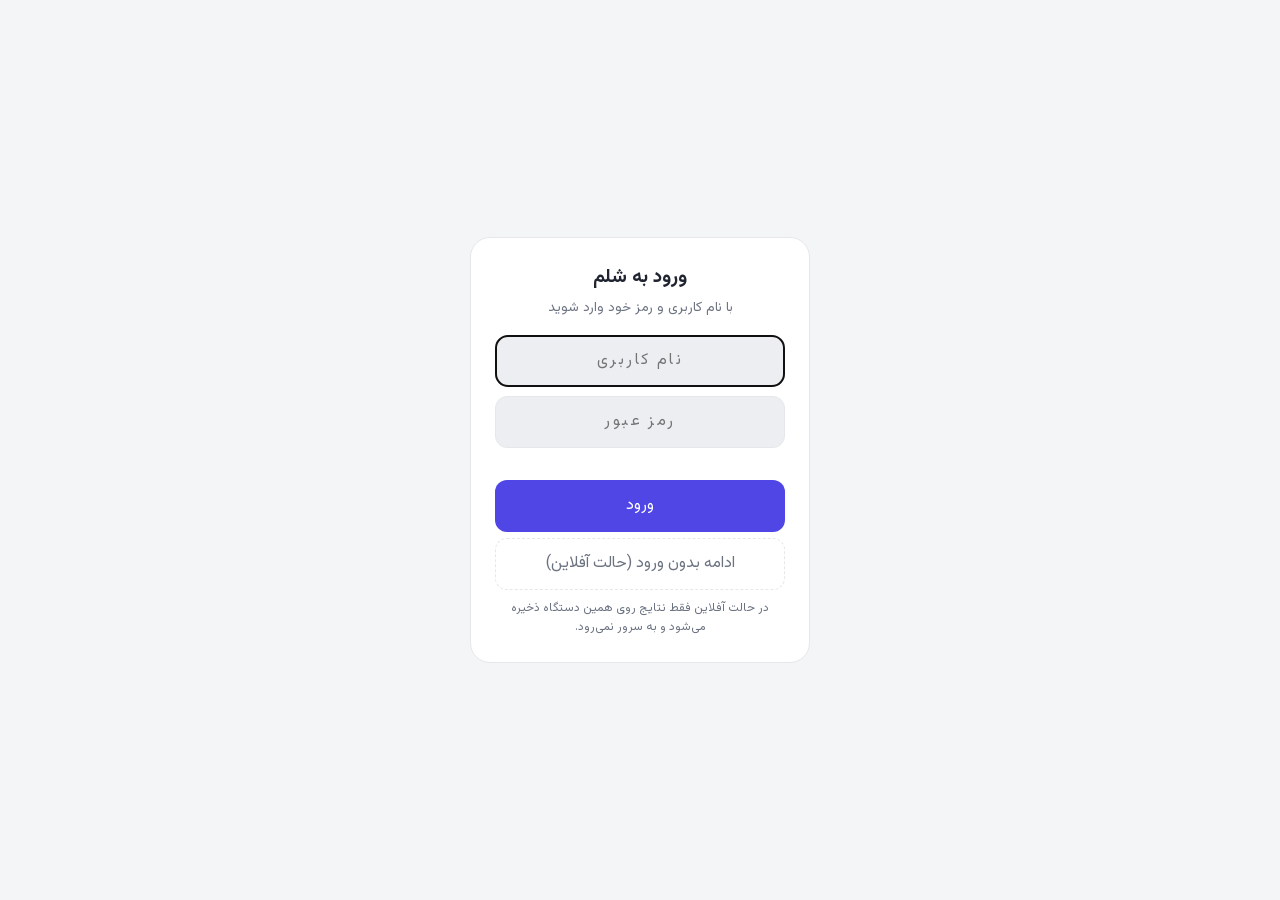
==== commit a084add4: "Fix deleted games reappearing, guest offline mode, install-to-home-screen, early finish on half-targ" ====
--- a/app/shelem-offline.html
+++ b/app/shelem-offline.html
@@ -2,6 +2,10 @@
 <html lang="fa" dir="rtl"><head><meta http-equiv="Content-Type" content="text/html; charset=UTF-8">
     
     <meta name="theme-color" content="#4f46e5">
+    <meta name="apple-mobile-web-app-capable" content="yes">
+    <meta name="mobile-web-app-capable" content="yes">
+    <meta name="apple-mobile-web-app-title" content="شلم">
+    <meta name="apple-mobile-web-app-status-bar-style" content="default">
     <meta name="viewport" content="width=device-width, initial-scale=1.0">
     <title>ثبت امتیازات شلم</title>
     <script>(function(){var t=localStorage.getItem("shelem-theme")||(matchMedia("(prefers-color-scheme: dark)").matches?"dark":"light");document.documentElement.setAttribute("data-theme",t);})();</script>
@@ -1176,6 +1180,10 @@
 .admin-games h4 { margin: .9rem 0 .4rem; color: var(--primary-color); }
 .admin-game-btn { display: flex !important; flex-direction: column; align-items: flex-start; gap: .15rem; width: 100%; margin-bottom: .4rem; text-align: right; }
 .admin-game-btn small { color: var(--text-muted); font-weight: 400; }
+#install-btn { padding: .6rem 1rem; border-radius: 12px; border: 1px solid var(--primary-color); background: var(--primary-soft); color: var(--primary-color); font: inherit; font-weight: 600; cursor: pointer; }
+.lock-box button.ghost { background: transparent; border-style: dashed; color: var(--text-muted); }
+.offline-dl:has(#install-btn) { margin: -3.5rem 0 .75rem; }
+.offline-dl:not(:has(#install-btn)) { margin: 0 0 5rem; }
 
 </style>
     <style>
@@ -1385,6 +1393,7 @@
                                 <tr class="r-bad"><th>تعهد ۳۳۰ یا ۶۶۰ ناموفق</th><td>حاکم −۳۳۰ یا −۶۶۰ می‌گیرد (یاسا ندارد)؛ حریف امتیاز خودش را می‌برد</td></tr>
                                 <tr class="r-bad"><th>قانون بالای ۱۰۰۰ (قفل شدن تیم)</th><td>وقتی امتیاز یک تیم از <b>۱۰۰۰</b> بیشتر شد (برای سقف‌های ۳۳۰/۶۶۰ به‌نسبت کمتر)، آن تیم وقتی <b>حاکم نیست</b> و حاکمِ حریف موفق شود، امتیازی که گرفته <b>حساب نمی‌شود (۰)</b>. این تیم فقط به دو راه امتیاز می‌گیرد: <b>۱)</b> خودش حاکم شود و موفق شود (امتیازش اضافه می‌شود و می‌تواند برنده شود) <b>۲)</b> حاکمِ حریف را <b>منفی‌ بزند</b> (حاکم حریف به تعهدش نرسد) که در این حالت امتیاز خودش حساب می‌شود.</td></tr>
                                 <tr><th>سقف امتیاز بازی</th><td>۳۳۰ ، ۶۶۰ ، ۱۱۶۵ (پیش‌فرض) یا عدد دلخواه</td></tr>
+                                <tr class="r-ok"><th>پایان زودهنگام (اختلاف نصف سقف)</th><td>اگر <b>اختلاف امتیاز دو تیم</b> برابر یا بیشتر از <b>نصفِ امتیاز نهایی</b> شد (مثلاً ۵۸۲٫۵ در بازی ۱۱۶۵؛ ۳۳۰ در بازی ۶۶۰)، بازی همان‌جا تمام می‌شود و تیمِ جلوتر برنده است.</td></tr>
                                 <tr><th>پایان بازی</th><td>بعد از هر دست اگر امتیاز یکی از تیم‌ها به سقف رسید بازی تمام می‌شود؛ تیمی که امتیاز بیشتری دارد برنده است</td></tr>
                                 <tr><th>تیم‌ها</th><td>بازیکن ۱ و ۳ هم‌تیمی‌اند؛ بازیکن ۲ و ۴ هم‌تیمی‌اند</td></tr>
                                 <tr><th>پاسور (دست‌دهنده)</th><td>به‌ترتیب بین چهار نفر می‌چرخد</td></tr>
@@ -1593,6 +1602,7 @@
             </div>
             
             <p class="app-credit-footer">توسعه و طراحی: <a href="https://github.com/iman-abc" target="_blank" rel="noopener">iman-abc</a></p>
+            
             
         </main>
 
@@ -1623,6 +1633,29 @@
     </div>
 
     <script>
+/* "Add to home screen": uses the native prompt when the browser offers it, instructions otherwise. */
+(function () {
+    let deferred = null;
+    window.addEventListener('beforeinstallprompt', (e) => { e.preventDefault(); deferred = e; });
+    const standalone = () => window.matchMedia('(display-mode: standalone)').matches || navigator.standalone;
+    const ready = () => {
+        const btn = document.getElementById('install-btn');
+        if (!btn) return;
+        if (standalone() || location.protocol === 'file:') { btn.closest('p').style.display = 'none'; return; }
+        btn.addEventListener('click', async () => {
+            if (deferred) { deferred.prompt(); await deferred.userChoice.catch(() => {}); deferred = null; return; }
+            const ios = /iphone|ipad|ipod/i.test(navigator.userAgent);
+            alert(ios
+                ? 'در آیفون/آیپد (Safari):\n۱) دکمهٔ اشتراک‌گذاری (Share) را بزنید\n۲) «Add to Home Screen» را انتخاب کنید\n۳) Add را بزنید'
+                : 'در منوی مرورگر (⋮) گزینهٔ «Install app» یا «Add to Home screen» را بزنید.\nبعد از یک بار باز شدن با اینترنت، برنامه آفلاین هم کار می‌کند.');
+        });
+    };
+    window.addEventListener('appinstalled', () => { document.getElementById('install-btn')?.closest('p')?.setAttribute('style', 'display:none'); });
+    document.addEventListener('DOMContentLoaded', ready);
+})();
+
+</script>
+    <script>
 /* Server settings (Supabase). The anon key is PUBLIC by design - it is safe to commit.
    Leave both empty to run in local-only mode (no login, no server sync).
    Fill them from: Supabase -> Project Settings -> API. */
@@ -1641,9 +1674,11 @@
     const $ = (s, r = document) => r.querySelector(s);
     const readJSON = (k) => { try { return JSON.parse(localStorage.getItem(k)); } catch { return null; } };
 
+    const GUEST_KEY = 'shelem-guest';
     let session = configured ? readJSON(SESSION_KEY) : null;
-    // Each user gets their own saved games on this device.
-    window.SHELEM_STORAGE_KEY = (configured && session) ? 'shelem-app-state:' + session.username : 'shelem-app-state';
+    const guest = configured && !session && localStorage.getItem(GUEST_KEY) === '1';   // "offline mode": no login, local only
+    // Each user gets their own saved games on this device; guest mode has its own local store.
+    window.SHELEM_STORAGE_KEY = (configured && session) ? 'shelem-app-state:' + session.username : guest ? 'shelem-app-state:__guest' : 'shelem-app-state';
 
     // ---------- server calls ----------
     const ERR = {
@@ -1694,7 +1729,10 @@
             <input id="lg-u" placeholder="نام کاربری" autocomplete="username" autocapitalize="off" dir="ltr">
             <input id="lg-p" type="password" placeholder="رمز عبور" autocomplete="current-password" dir="ltr">
             <div class="lock-err"></div>
-            <button class="primary" id="lg-go">ورود</button>`, false);
+            <button class="primary" id="lg-go">ورود</button>
+            <button class="ghost" id="lg-guest">ادامه بدون ورود (حالت آفلاین)</button>
+            <p style="margin:.6rem 0 0;font-size:.75rem">در حالت آفلاین فقط نتایج روی همین دستگاه ذخیره می‌شود و به سرور نمی‌رود.</p>`, false);
+        $('#lg-guest', el).addEventListener('click', () => { localStorage.setItem(GUEST_KEY, '1'); location.reload(); });
         const go = async () => {
             const u = $('#lg-u', el).value.trim(), p = $('#lg-p', el).value;
             if (!u || !p) return setErr(el, 'نام کاربری و رمز را وارد کنید');
@@ -1707,6 +1745,7 @@
                     localStorage.setItem(key, localStorage.getItem('shelem-app-state'));
                     localStorage.setItem('shelem-adopted', r.username);
                 }
+                localStorage.removeItem(GUEST_KEY);
                 localStorage.setItem(SESSION_KEY, JSON.stringify({ token: r.token, username: r.username, is_admin: r.is_admin }));
                 location.reload();
             } catch (e) { setErr(el, e.message); busy(b, false); }
@@ -1775,6 +1814,11 @@
 
     const STATUS_TEXT = { ok: 'همگام‌سازی شد ✓', syncing: 'در حال همگام‌سازی…', pending: 'تغییرات در انتظار ارسال', offline: 'آفلاین — پس از اتصال همگام می‌شود', error: 'خطا در همگام‌سازی', local: 'حالت محلی' };
     const showMenu = (note) => {
+        if (guest) {
+            const el = dialog(`<h2>حالت آفلاین</h2><p>بدون ورود؛ نتایج فقط روی همین دستگاه ذخیره می‌شود و همگام نمی‌شود.</p>
+                <button class="primary" id="m-login">ورود به حساب</button>`);
+            return $('#m-login', el).addEventListener('click', () => { localStorage.removeItem(GUEST_KEY); location.reload(); });
+        }
         if (!configured) {
             return dialog(`<h2>حالت محلی</h2><p>سرور تنظیم نشده است؛ اطلاعات فقط روی همین دستگاه ذخیره می‌شود و ورود لازم نیست.</p>`);
         }
@@ -1796,7 +1840,7 @@
     };
 
     // ---------- sync ----------
-    let syncState = configured ? 'pending' : 'local';
+    let syncState = (configured && !guest) ? 'pending' : 'local';
     const setState = (s) => { syncState = s; $('#user-btn')?.setAttribute('data-sync', s); };
     const hashOf = (o) => { const s = JSON.stringify(o); let h = 5381; for (let i = 0; i < s.length; i++) h = ((h << 5) + h + s.charCodeAt(i)) | 0; return String(h); };
     const sync = (() => {
@@ -1823,6 +1867,7 @@
                         if (local && localUnchanged) { games.splice(i, 1); changedLocal = true; delete hashes[row.game_id]; }
                         else if (!local) delete hashes[row.game_id];
                     } else if (!local) {
+                        if (hashes[row.game_id] !== undefined) continue;   // deleted on this device -> tombstone is pushed below
                         games.push(row.data); hashes[row.game_id] = hashOf(row.data); changedLocal = true;
                     } else if (localUnchanged) {
                         if (hashOf(row.data) !== hashOf(local)) { games[i] = row.data; changedLocal = true; }
@@ -1856,9 +1901,9 @@
     // ---------- start ----------
     const userBtn = $('#user-btn');
     userBtn?.addEventListener('click', () => showMenu());
-    if (userBtn) userBtn.setAttribute('data-sync', syncState);
-
-    if (configured) {
+    if (userBtn) { userBtn.setAttribute('data-sync', syncState); if (guest) userBtn.title = 'حالت آفلاین'; }
+
+    if (configured && !guest) {
         if (!session) {
             showLogin(navigator.onLine ? '' : 'برای اولین ورود باید به اینترنت وصل باشید');
             window.addEventListener('online', () => { if (!session && $('#lg-u')) $('.lock-box p').textContent = 'با نام کاربری و رمز خود وارد شوید'; });
@@ -2238,6 +2283,7 @@
                     <p style="font-size: 1.5rem; font-weight: 700; margin-bottom: 0.5rem;">بازی تمام شده</p>
                     <p style="font-size: 1rem; font-weight: normal; line-height: 1.8;">
                         ${winnerTeam} با امتیاز <span class="score-value">${toPersianDigits(winnerScore)}</span> بر <span class="score-value">${toPersianDigits(loserScore)}</span> ${loserTeam} را ${verb}.
+                        ${game.finishReason === 'gap' ? '<br><small>(اختلاف امتیاز به نصفِ سقف بازی رسید)</small>' : ''}
                     </p>
                 </div>
             `;
@@ -3225,6 +3271,8 @@
                         tempGame.badges = newBadges;
                     }
                     game.badges = tempGame.badges;
+                    const fin2 = checkFinished(game);
+                    game.isFinished = fin2.finished; game.finishReason = fin2.reason;
 
 
                     game.lastActivity = Date.now();
@@ -3272,6 +3320,15 @@
         return { hakem: finalHakemScore, nonHakem: finalNonHakemScore, lockedZero };
     };
 
+    // Game ends when a team reaches the target OR the gap between teams is >= half of the target.
+    const checkFinished = (game) => {
+        const t1 = game.hands.reduce((a, h) => a + h.scores.team1, 0);
+        const t2 = game.hands.reduce((a, h) => a + h.scores.team2, 0);
+        const reached = t1 >= game.targetScore || t2 >= game.targetScore;
+        const gap = Math.abs(t1 - t2) >= game.targetScore / 2;
+        return { finished: reached || gap, reason: reached ? 'target' : gap ? 'gap' : null, winner: t1 === t2 ? null : (t1 > t2 ? 'team1' : 'team2') };
+    };
+
     const calculateAndRecordScores = (gameId, nonHakemScore) => {
         const game = findGame(gameId);
         const currentHand = game.currentHand;
@@ -3298,16 +3355,13 @@
         game.currentHand = null;
         game.lastActivity = Date.now();
         
-        const team1Total = game.hands.reduce((acc, h) => acc + h.scores.team1, 0);
-        const team2Total = game.hands.reduce((acc, h) => acc + h.scores.team2, 0);
-
-        if (team1Total >= game.targetScore || team2Total >= game.targetScore) {
+        const fin = checkFinished(game);
+        if (fin.finished) {
             game.isFinished = true;
-            const winnerTeam = team1Total === team2Total ? null : (team1Total > team2Total ? 'team1' : 'team2');
-            
-            if (winnerTeam) {
-                const winnerPlayers = getTeamPlayers(game, winnerTeam).map(p => game.players[p]);
-                showWinnerModal(winnerPlayers);
+            game.finishReason = fin.reason;
+            if (fin.winner) {
+                const winnerPlayers = getTeamPlayers(game, fin.winner).map(p => game.players[p]);
+                showWinnerModal(winnerPlayers, fin.reason);
             }
         }
 
@@ -3319,7 +3373,7 @@
         }
     };
     
-    const showWinnerModal = (winnerPlayers) => {
+    const showWinnerModal = (winnerPlayers, reason) => {
         const html = `
             <div class="modal-header">
                 <h2>پایان بازی!</h2>
@@ -3327,6 +3381,7 @@
             <div class="winner-modal-content">
                 <p style="font-size: 3rem;">🎉</p>
                 <h2>تبریک به تیم برنده!</h2>
+                ${reason === 'gap' ? '<p style="color:var(--text-muted);font-size:.85rem">اختلاف امتیاز به نصفِ سقف بازی رسید</p>' : ''}
                 <p class="team-names">${winnerPlayers.join(' و ')}</p>
                 <button id="close-winner-modal" class="btn btn-primary btn-full">بستن</button>
             </div>
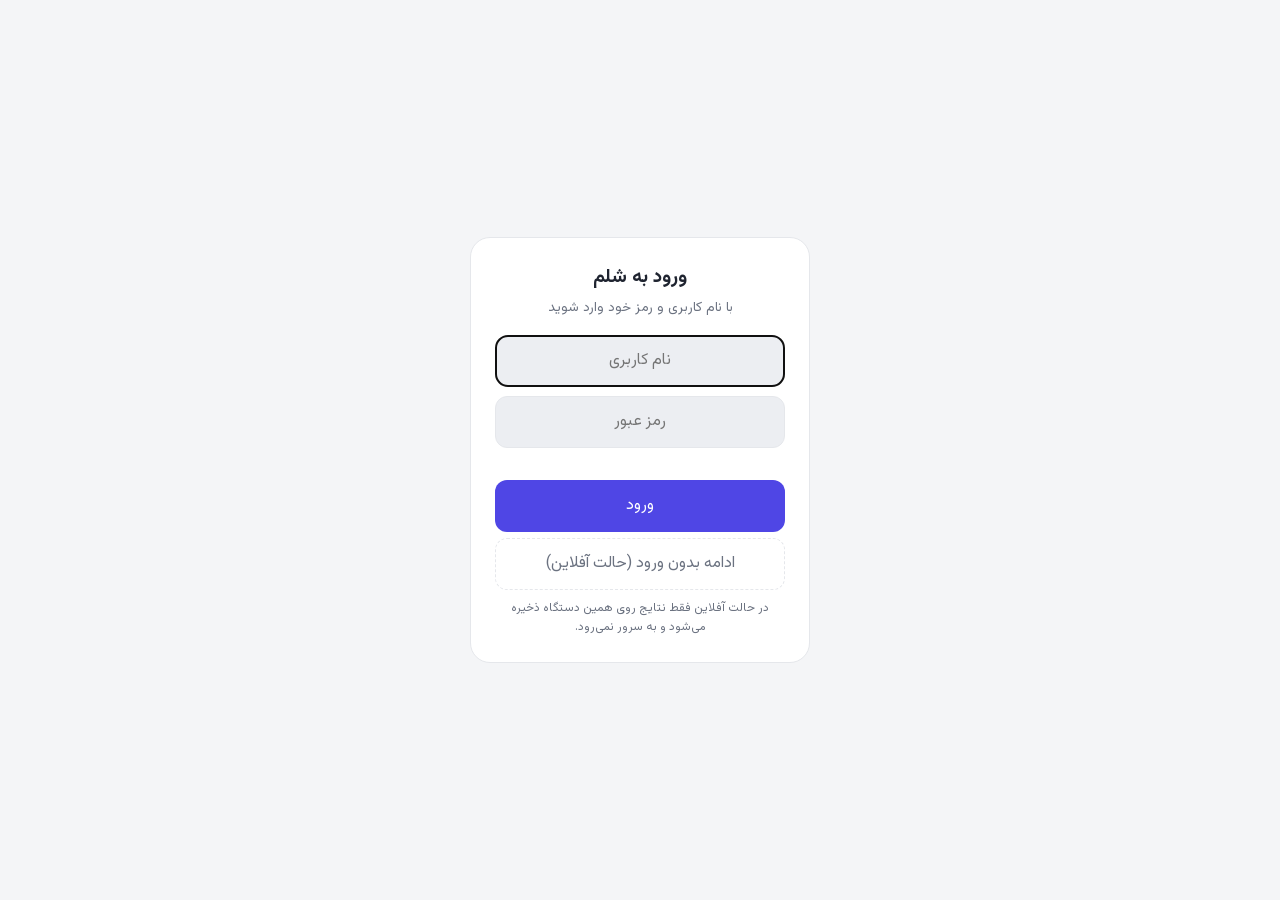
==== commit 81258cfa: "Dark mode: fix white details box, contrast on pills/buttons, layer separation, login letter-spacing" ====
--- a/app/shelem-offline.html
+++ b/app/shelem-offline.html
@@ -1006,14 +1006,15 @@
     --primary-color: #8b8cf8;
     --primary-gradient: linear-gradient(135deg, #6366f1, #6366f1);
     --primary-soft: #26274a;
-    --secondary-color: #0d0f14;
-    --background-color: #0d0f14;
-    --surface: #171a22;
-    --surface-2: #232734;
+    --secondary-color: #090b10;
+    --background-color: #0b0d12;
+    --surface: #161a23;
+    --surface-2: #232838;
+    --light-color: #232838;
     --text-color: #e6e8ee;
     --text-color-light: #ffffff;
     --text-muted: #98a0b3;
-    --border-color: #262b38;
+    --border-color: #313850;
     --shadow-color: rgba(0, 0, 0, 0.4);
     --success-color: #4ade80;
     --danger-color: #f87171;
@@ -1098,7 +1099,9 @@
 .chart-wrapper { padding: .75rem !important; height: 260px !important; position: relative; }
 .chart-wrapper.full-width-chart { height: 300px !important; }
 .chart-wrapper.tall { height: 340px !important; }
-.chart-wrapper canvas { max-width: 100%; }
+/* flex wrapper: Safari/WebKit reports a block canvas' leftover space as a margin, which made Chart.js stick at 300px */
+.chart-wrapper { display: flex !important; }
+.chart-wrapper canvas { margin: 0 !important; min-width: 0; }
 @media (max-width: 480px) {
     .chart-wrapper { height: 230px !important; padding: .5rem !important; }
     .chart-wrapper.full-width-chart { height: 260px !important; }
@@ -1184,6 +1187,41 @@
 .lock-box button.ghost { background: transparent; border-style: dashed; color: var(--text-muted); }
 .offline-dl:has(#install-btn) { margin: -3.5rem 0 .75rem; }
 .offline-dl:not(:has(#install-btn)) { margin: 0 0 5rem; }
+
+.chart-wrapper[hidden] { display: none !important; }
+#history-btn { background: var(--surface) !important; color: var(--text-color) !important; border: 1px solid var(--border-color) !important; box-shadow: none !important; }
+
+/* --- Dark mode polish --- */
+:root[data-theme="dark"] .score-box-hakem.success,
+:root[data-theme="dark"] .score-box-hakem.fail,
+:root[data-theme="dark"] .game-status { color: #08100b; }
+:root[data-theme="dark"] .score-box-opponent { background: #3d6fb4; color: #fff; }
+:root[data-theme="dark"] .badge-chip { color: #fff; }
+:root[data-theme="dark"] .badge-chip.badge-hakem { background: #7c4fd0; }
+:root[data-theme="dark"] .badge-chip.badge-team { background: #2b6fd6; }
+:root[data-theme="dark"] .badge-chip.badge-dealer { background: #d9731c; }
+:root[data-theme="dark"] .hand-card .edit-btn { background: var(--primary-color); color: #0b0d12; }
+:root[data-theme="dark"] .game-header-info { background: var(--surface) !important; border: 1px solid var(--border-color); color: var(--text-color); }
+.game-header-info { background: var(--surface) !important; border: 1px solid var(--border-color); border-radius: var(--border-radius); }
+:root[data-theme="dark"] .modal-overlay { background: rgba(0, 0, 0, 0.7); }
+:root[data-theme="dark"] .modal-content { border-color: var(--border-color) !important; box-shadow: 0 10px 40px rgba(0,0,0,.6) !important; }
+:root[data-theme="dark"] .stat-card h4, :root[data-theme="dark"] h2, :root[data-theme="dark"] h3, :root[data-theme="dark"] h4 { color: var(--text-color); }
+:root[data-theme="dark"] .stats-section h3 { border-bottom-color: var(--primary-color); }
+:root[data-theme="dark"] a { color: var(--primary-color); }
+:root[data-theme="dark"] .btn-danger { background: var(--danger-color) !important; color: #1a0a0a !important; }
+:root[data-theme="dark"] .btn-secondary { background: var(--surface-2) !important; color: var(--text-color) !important; }
+:root[data-theme="dark"] .placeholder { color: var(--text-muted); }
+:root[data-theme="dark"] .recent-player-btn, :root[data-theme="dark"] .player-btn { color: var(--text-color); }
+:root[data-theme="dark"] .player-btn.filled { color: var(--primary-color); }
+:root[data-theme="dark"] .table-center { color: var(--text-muted); }
+:root[data-theme="dark"] .winner-modal-content .team-names { color: var(--primary-color); }
+/* login / dialog fixes */
+.lock-box input { letter-spacing: normal !important; }
+.lock-box input[dir="ltr"] { text-align: center; }
+:root[data-theme="dark"] .lock-box button.primary { color: #0b0d12; }
+:root[data-theme="dark"] .lock-box button.danger { color: var(--danger-color); }
+:root[data-theme="dark"] .btn-primary, :root[data-theme="dark"] #install-btn { color: #0b0d12 !important; }
+:root[data-theme="dark"] #install-btn { color: var(--primary-color) !important; }
 
 </style>
     <style>
@@ -1393,7 +1431,7 @@
                                 <tr class="r-bad"><th>تعهد ۳۳۰ یا ۶۶۰ ناموفق</th><td>حاکم −۳۳۰ یا −۶۶۰ می‌گیرد (یاسا ندارد)؛ حریف امتیاز خودش را می‌برد</td></tr>
                                 <tr class="r-bad"><th>قانون بالای ۱۰۰۰ (قفل شدن تیم)</th><td>وقتی امتیاز یک تیم از <b>۱۰۰۰</b> بیشتر شد (برای سقف‌های ۳۳۰/۶۶۰ به‌نسبت کمتر)، آن تیم وقتی <b>حاکم نیست</b> و حاکمِ حریف موفق شود، امتیازی که گرفته <b>حساب نمی‌شود (۰)</b>. این تیم فقط به دو راه امتیاز می‌گیرد: <b>۱)</b> خودش حاکم شود و موفق شود (امتیازش اضافه می‌شود و می‌تواند برنده شود) <b>۲)</b> حاکمِ حریف را <b>منفی‌ بزند</b> (حاکم حریف به تعهدش نرسد) که در این حالت امتیاز خودش حساب می‌شود.</td></tr>
                                 <tr><th>سقف امتیاز بازی</th><td>۳۳۰ ، ۶۶۰ ، ۱۱۶۵ (پیش‌فرض) یا عدد دلخواه</td></tr>
-                                <tr class="r-ok"><th>پایان زودهنگام (اختلاف نصف سقف)</th><td>اگر <b>اختلاف امتیاز دو تیم</b> برابر یا بیشتر از <b>نصفِ امتیاز نهایی</b> شد (مثلاً ۵۸۲٫۵ در بازی ۱۱۶۵؛ ۳۳۰ در بازی ۶۶۰)، بازی همان‌جا تمام می‌شود و تیمِ جلوتر برنده است.</td></tr>
+                                <tr class="r-ok"><th>پایان زودهنگام (اختلاف برابر سقف)</th><td>اگر <b>اختلاف امتیاز دو تیم</b> برابر یا بیشتر از <b>سقف بازی (امتیاز نهایی)</b> شد (مثلاً ۱۱۶۵ در بازی ۱۱۶۵؛ ۶۶۰ در بازی ۶۶۰)، بازی همان‌جا تمام می‌شود و تیمِ جلوتر برنده است.</td></tr>
                                 <tr><th>پایان بازی</th><td>بعد از هر دست اگر امتیاز یکی از تیم‌ها به سقف رسید بازی تمام می‌شود؛ تیمی که امتیاز بیشتری دارد برنده است</td></tr>
                                 <tr><th>تیم‌ها</th><td>بازیکن ۱ و ۳ هم‌تیمی‌اند؛ بازیکن ۲ و ۴ هم‌تیمی‌اند</td></tr>
                                 <tr><th>پاسور (دست‌دهنده)</th><td>به‌ترتیب بین چهار نفر می‌چرخد</td></tr>
@@ -1974,6 +2012,7 @@
         getGames: () => state.games,
         showAdminGames: (rows) => showAdminGamesModal(rows),
         setGames: (games) => {
+            reopenStaleFinished(games);
             state.games = games;
             db.persist();
             const cur = state.history[state.history.length - 1];
@@ -2043,7 +2082,7 @@
     const toPersianDigits = (str) => {
         if (str === null || str === undefined) return '';
         const persian = { '0': '۰', '1': '۱', '2': '۲', '3': '۳', '4': '۴', '5': '۵', '6': '۶', '7': '۷', '8': '۸', '9': '۹' };
-        return String(str).replace(/[0-9]/g, (w) => persian[w]);
+        return String(str).replace(/[0-9]/g, (w) => persian[w]).replace(/-([۰-۹][۰-۹.٫]*)/g, '\u202A-$1\u202C');
     };
     const generateUUID = () => crypto.randomUUID();
 
@@ -2283,7 +2322,7 @@
                     <p style="font-size: 1.5rem; font-weight: 700; margin-bottom: 0.5rem;">بازی تمام شده</p>
                     <p style="font-size: 1rem; font-weight: normal; line-height: 1.8;">
                         ${winnerTeam} با امتیاز <span class="score-value">${toPersianDigits(winnerScore)}</span> بر <span class="score-value">${toPersianDigits(loserScore)}</span> ${loserTeam} را ${verb}.
-                        ${game.finishReason === 'gap' ? '<br><small>(اختلاف امتیاز به نصفِ سقف بازی رسید)</small>' : ''}
+                        ${game.finishReason === 'gap' ? '<br><small>(اختلاف امتیاز به سقف بازی رسید)</small>' : ''}
                     </p>
                 </div>
             `;
@@ -2657,7 +2696,7 @@
             any = true;
             hand.scores[getTeam(game, hand.hakem)] >= 0 ? st[hand.suit].s++ : st[hand.suit].f++;
         });
-        if (!any) { if (wrapper) wrapper.style.display = 'none'; return; }
+        if (!any) { if (wrapper) wrapper.hidden = true; return; }
         createStackedBarChart('agg-suit-chart', 'حکم‌ها', order.map(getSuitSymbol), order.map(x => st[x].s), order.map(x => st[x].f));
     };
 
@@ -2844,7 +2883,7 @@
             }
         });
         document.querySelectorAll('.individual-stats-grid .chart-wrapper canvas').forEach(cv => {
-            if (!chartInstances[cv.id]) cv.closest('.chart-wrapper').style.display = 'none';
+            if (!chartInstances[cv.id]) cv.closest('.chart-wrapper').hidden = true;
         });
     };
 
@@ -3320,13 +3359,22 @@
         return { hakem: finalHakemScore, nonHakem: finalNonHakemScore, lockedZero };
     };
 
-    // Game ends when a team reaches the target OR the gap between teams is >= half of the target.
+    // Game ends when a team reaches the target OR the gap between the two teams is >= the target (saghf).
     const checkFinished = (game) => {
         const t1 = game.hands.reduce((a, h) => a + h.scores.team1, 0);
         const t2 = game.hands.reduce((a, h) => a + h.scores.team2, 0);
         const reached = t1 >= game.targetScore || t2 >= game.targetScore;
-        const gap = Math.abs(t1 - t2) >= game.targetScore / 2;
+        const gap = Math.abs(t1 - t2) >= game.targetScore;
         return { finished: reached || gap, reason: reached ? 'target' : gap ? 'gap' : null, winner: t1 === t2 ? null : (t1 > t2 ? 'team1' : 'team2') };
+    };
+
+    // Games closed by the old "half of target" gap rule are re-opened if they don't meet the current rule.
+    const reopenStaleFinished = (games) => {
+        let changed = false;
+        games.forEach(g => {
+            if (g.isFinished && g.finishReason === 'gap' && !checkFinished(g).finished) { g.isFinished = false; delete g.finishReason; changed = true; }
+        });
+        return changed;
     };
 
     const calculateAndRecordScores = (gameId, nonHakemScore) => {
@@ -3355,25 +3403,27 @@
         game.currentHand = null;
         game.lastActivity = Date.now();
         
+        let winnerShown = false;
         const fin = checkFinished(game);
         if (fin.finished) {
             game.isFinished = true;
             game.finishReason = fin.reason;
             if (fin.winner) {
                 const winnerPlayers = getTeamPlayers(game, fin.winner).map(p => game.players[p]);
-                showWinnerModal(winnerPlayers, fin.reason);
+                winnerShown = true;
+                showWinnerModal(winnerPlayers, fin.reason, () => { if (changes.length > 0) showBadgeChangesModal(changes); });
             }
         }
 
         db.save();
         renderGamePage(gameId);
         
-        if (changes.length > 0) {
+        if (changes.length > 0 && !winnerShown) {
             showBadgeChangesModal(changes);
         }
     };
     
-    const showWinnerModal = (winnerPlayers, reason) => {
+    const showWinnerModal = (winnerPlayers, reason, onDone) => {
         const html = `
             <div class="modal-header">
                 <h2>پایان بازی!</h2>
@@ -3381,13 +3431,13 @@
             <div class="winner-modal-content">
                 <p style="font-size: 3rem;">🎉</p>
                 <h2>تبریک به تیم برنده!</h2>
-                ${reason === 'gap' ? '<p style="color:var(--text-muted);font-size:.85rem">اختلاف امتیاز به نصفِ سقف بازی رسید</p>' : ''}
+                ${reason === 'gap' ? '<p style="color:var(--text-muted);font-size:.85rem">اختلاف امتیاز به سقف بازی رسید</p>' : ''}
                 <p class="team-names">${winnerPlayers.join(' و ')}</p>
                 <button id="close-winner-modal" class="btn btn-primary btn-full">بستن</button>
             </div>
         `;
         openModal(html, () => {
-            document.getElementById('close-winner-modal').addEventListener('click', closeModal);
+            document.getElementById('close-winner-modal').addEventListener('click', () => { closeModal(); if (onDone) onDone(); });
         });
     };
 
@@ -3884,6 +3934,7 @@
     // --- INITIALIZATION ---
     const init = () => {
         db.load();
+        if (reopenStaleFinished(state.games)) db.save();
         renderRulesBadges();
         state.history = [{ page: 'home-page', context: null }];
         updateUI('home-page', null);
